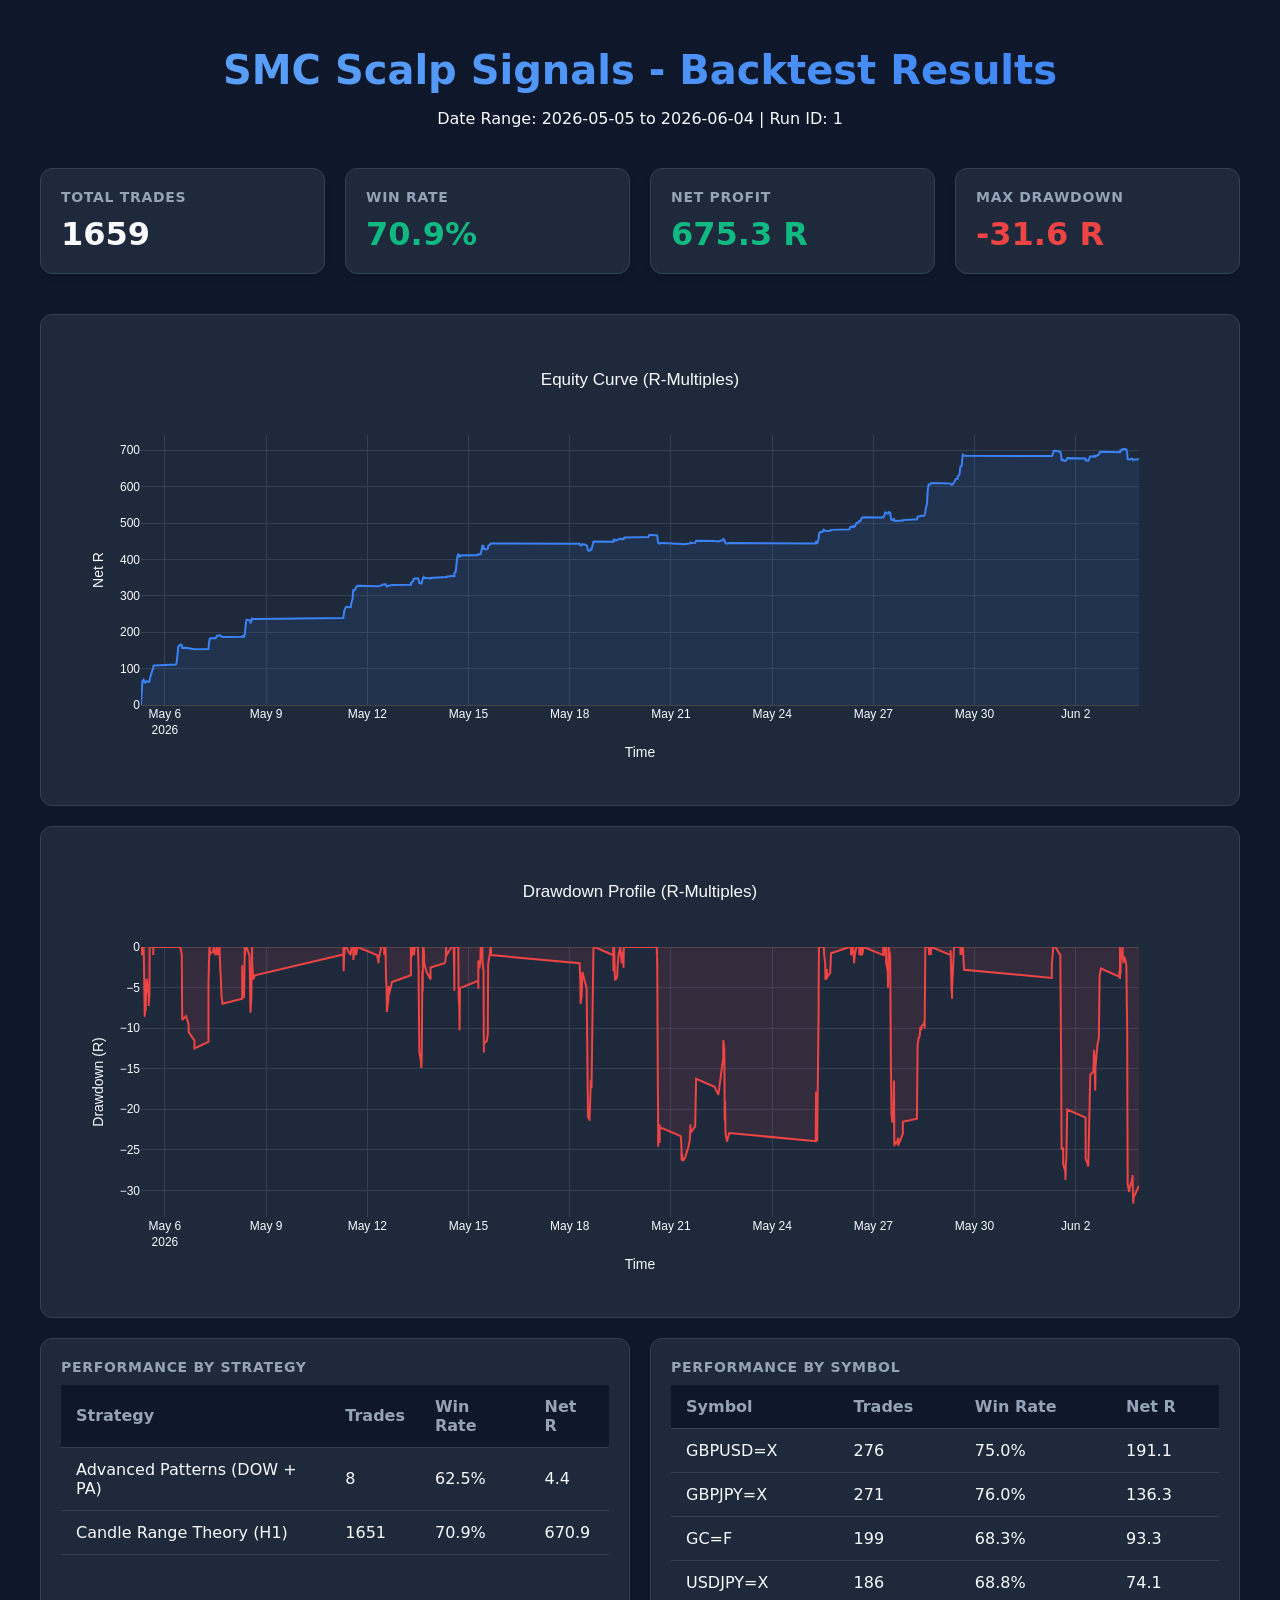
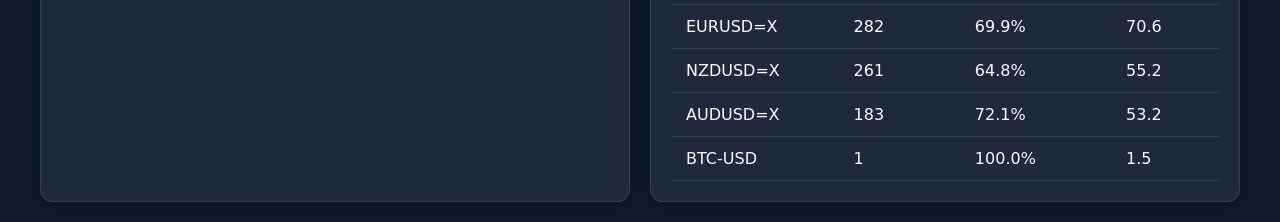
==== backtest_dashboard.html @ f5ed6178 "docs: Update system baseline to June 2026 backtest + add dashboard tools" ====
<!DOCTYPE html>
    <html lang="en">
    <head>
        <meta charset="UTF-8">
        <meta name="viewport" content="width=device-width, initial-scale=1.0">
        <title>Backtest Results - SMC Scalp Signals</title>
        <script src="https://cdn.plot.ly/plotly-latest.min.js"></script>
        <style>
            :root {
                --bg-color: #0f172a;
                --card-bg: #1e293b;
                --text-main: #f8fafc;
                --text-muted: #94a3b8;
                --accent: #3b82f6;
                --success: #10b981;
                --danger: #ef4444;
            }
            body {
                font-family: 'Inter', system-ui, -apple-system, sans-serif;
                background-color: var(--bg-color);
                color: var(--text-main);
                margin: 0;
                padding: 20px;
            }
            .container {
                max-width: 1200px;
                margin: 0 auto;
            }
            .header {
                text-align: center;
                margin-bottom: 40px;
            }
            .header h1 {
                font-size: 2.5rem;
                margin-bottom: 10px;
                background: linear-gradient(to right, #60a5fa, #3b82f6);
                -webkit-background-clip: text;
                -webkit-text-fill-color: transparent;
            }
            .summary-cards {
                display: grid;
                grid-template-columns: repeat(auto-fit, minmax(200px, 1fr));
                gap: 20px;
                margin-bottom: 40px;
            }
            .card {
                background-color: var(--card-bg);
                padding: 20px;
                border-radius: 12px;
                box-shadow: 0 4px 6px -1px rgba(0, 0, 0, 0.1);
                border: 1px solid #334155;
            }
            .card h3 {
                color: var(--text-muted);
                font-size: 0.875rem;
                text-transform: uppercase;
                letter-spacing: 0.05em;
                margin-top: 0;
                margin-bottom: 10px;
            }
            .card .value {
                font-size: 2rem;
                font-weight: 700;
            }
            .value.success { color: var(--success); }
            .value.danger { color: var(--danger); }
            
            .chart-container {
                background-color: var(--card-bg);
                padding: 20px;
                border-radius: 12px;
                margin-bottom: 20px;
                border: 1px solid #334155;
            }
            
            .tables-container {
                display: grid;
                grid-template-columns: 1fr 1fr;
                gap: 20px;
            }
            table {
                width: 100%;
                border-collapse: collapse;
                margin-top: 10px;
            }
            th, td {
                padding: 12px 15px;
                text-align: left;
                border-bottom: 1px solid #334155;
            }
            th {
                background-color: #0f172a;
                color: var(--text-muted);
                font-weight: 600;
            }
            tr:hover {
                background-color: #334155;
            }
        </style>
    </head>
    <body>
        <div class="container">
            <div class="header">
                <h1>SMC Scalp Signals - Backtest Results</h1>
                <p>Date Range: 2026-05-05 to 2026-06-04 | Run ID: 1</p>
            </div>

            <div class="summary-cards">
                <div class="card">
                    <h3>Total Trades</h3>
                    <div class="value">1659</div>
                </div>
                <div class="card">
                    <h3>Win Rate</h3>
                    <div class="value success">70.9%</div>
                </div>
                <div class="card">
                    <h3>Net Profit</h3>
                    <div class="value success">675.3 R</div>
                </div>
                <div class="card">
                    <h3>Max Drawdown</h3>
                    <div class="value danger">-31.6 R</div>
                </div>
            </div>

            <div class="chart-container">
                <div id="equityCurve"></div>
            </div>
            
            <div class="chart-container">
                <div id="drawdownCurve"></div>
            </div>

            <div class="tables-container">
                <div class="card">
                    <h3>Performance by Strategy</h3>
                    <table>
                        <thead>
                            <tr>
                                <th>Strategy</th>
                                <th>Trades</th>
                                <th>Win Rate</th>
                                <th>Net R</th>
                            </tr>
                        </thead>
                        <tbody>
                            <tr><td>Advanced Patterns (DOW + PA)</td><td>8</td><td>62.5%</td><td class='success'>4.4</td></tr><tr><td>Candle Range Theory (H1)</td><td>1651</td><td>70.9%</td><td class='success'>670.9</td></tr>
                        </tbody>
                    </table>
                </div>

                <div class="card">
                    <h3>Performance by Symbol</h3>
                    <table>
                        <thead>
                            <tr>
                                <th>Symbol</th>
                                <th>Trades</th>
                                <th>Win Rate</th>
                                <th>Net R</th>
                            </tr>
                        </thead>
                        <tbody>
                            <tr><td>GBPUSD=X</td><td>276</td><td>75.0%</td><td class='success'>191.1</td></tr><tr><td>GBPJPY=X</td><td>271</td><td>76.0%</td><td class='success'>136.3</td></tr><tr><td>GC=F</td><td>199</td><td>68.3%</td><td class='success'>93.3</td></tr><tr><td>USDJPY=X</td><td>186</td><td>68.8%</td><td class='success'>74.1</td></tr><tr><td>EURUSD=X</td><td>282</td><td>69.9%</td><td class='success'>70.6</td></tr><tr><td>NZDUSD=X</td><td>261</td><td>64.8%</td><td class='success'>55.2</td></tr><tr><td>AUDUSD=X</td><td>183</td><td>72.1%</td><td class='success'>53.2</td></tr><tr><td>BTC-USD</td><td>1</td><td>100.0%</td><td class='success'>1.5</td></tr>
                        </tbody>
                    </table>
                </div>
            </div>
        </div>

        <script>
            // Equity Curve
            const equityData = [{
                x: ['2026-05-05T07:00:00+00:00', '2026-05-05T07:00:00+00:00', '2026-05-05T07:00:00+00:00', '2026-05-05T07:00:00+00:00', '2026-05-05T07:00:00+00:00', '2026-05-05T07:05:00+00:00', '2026-05-05T07:05:00+00:00', '2026-05-05T07:05:00+00:00', '2026-05-05T07:10:00+00:00', '2026-05-05T07:10:00+00:00', '2026-05-05T07:10:00+00:00', '2026-05-05T07:15:00+00:00', '2026-05-05T07:15:00+00:00', '2026-05-05T07:20:00+00:00', '2026-05-05T07:20:00+00:00', '2026-05-05T07:25:00+00:00', '2026-05-05T07:25:00+00:00', '2026-05-05T07:30:00+00:00', '2026-05-05T07:30:00+00:00', '2026-05-05T07:35:00+00:00', '2026-05-05T07:35:00+00:00', '2026-05-05T07:35:00+00:00', '2026-05-05T07:35:00+00:00', '2026-05-05T07:40:00+00:00', '2026-05-05T07:40:00+00:00', '2026-05-05T07:40:00+00:00', '2026-05-05T07:40:00+00:00', '2026-05-05T07:45:00+00:00', '2026-05-05T07:45:00+00:00', '2026-05-05T07:50:00+00:00', '2026-05-05T07:50:00+00:00', '2026-05-05T07:55:00+00:00', '2026-05-05T07:55:00+00:00', '2026-05-05T08:00:00+00:00', '2026-05-05T08:00:00+00:00', '2026-05-05T08:15:00+00:00', '2026-05-05T08:25:00+00:00', '2026-05-05T08:30:00+00:00', '2026-05-05T08:35:00+00:00', '2026-05-05T08:50:00+00:00', '2026-05-05T09:00:00+00:00', '2026-05-05T09:05:00+00:00', '2026-05-05T09:10:00+00:00', '2026-05-05T09:15:00+00:00', '2026-05-05T09:20:00+00:00', '2026-05-05T09:25:00+00:00', '2026-05-05T09:30:00+00:00', '2026-05-05T09:30:00+00:00', '2026-05-05T09:35:00+00:00', '2026-05-05T09:40:00+00:00', '2026-05-05T09:45:00+00:00', '2026-05-05T10:20:00+00:00', '2026-05-05T10:20:00+00:00', '2026-05-05T10:25:00+00:00', '2026-05-05T10:25:00+00:00', '2026-05-05T10:30:00+00:00', '2026-05-05T10:30:00+00:00', '2026-05-05T10:35:00+00:00', '2026-05-05T10:35:00+00:00', '2026-05-05T10:40:00+00:00', '2026-05-05T10:45:00+00:00', '2026-05-05T10:50:00+00:00', '2026-05-05T10:55:00+00:00', '2026-05-05T12:00:00+00:00', '2026-05-05T12:00:00+00:00', '2026-05-05T12:00:00+00:00', '2026-05-05T12:15:00+00:00', '2026-05-05T12:15:00+00:00', '2026-05-05T12:20:00+00:00', '2026-05-05T12:25:00+00:00', '2026-05-05T12:25:00+00:00', '2026-05-05T12:25:00+00:00', '2026-05-05T12:30:00+00:00', '2026-05-05T12:30:00+00:00', '2026-05-05T12:35:00+00:00', '2026-05-05T13:00:00+00:00', '2026-05-05T13:00:00+00:00', '2026-05-05T13:05:00+00:00', '2026-05-05T13:05:00+00:00', '2026-05-05T13:05:00+00:00', '2026-05-05T13:10:00+00:00', '2026-05-05T13:10:00+00:00', '2026-05-05T13:15:00+00:00', '2026-05-05T13:15:00+00:00', '2026-05-05T13:20:00+00:00', '2026-05-05T13:20:00+00:00', '2026-05-05T13:25:00+00:00', '2026-05-05T13:25:00+00:00', '2026-05-05T13:30:00+00:00', '2026-05-05T13:35:00+00:00', '2026-05-05T13:45:00+00:00', '2026-05-05T13:50:00+00:00', '2026-05-05T13:55:00+00:00', '2026-05-05T14:00:00+00:00', '2026-05-05T14:05:00+00:00', '2026-05-05T14:05:00+00:00', '2026-05-05T14:05:00+00:00', '2026-05-05T14:05:00+00:00', '2026-05-05T14:10:00+00:00', '2026-05-05T14:10:00+00:00', '2026-05-05T14:25:00+00:00', '2026-05-05T14:25:00+00:00', '2026-05-05T14:30:00+00:00', '2026-05-05T14:35:00+00:00', '2026-05-05T14:40:00+00:00', '2026-05-05T14:40:00+00:00', '2026-05-05T14:45:00+00:00', '2026-05-05T14:45:00+00:00', '2026-05-05T14:50:00+00:00', '2026-05-05T14:50:00+00:00', '2026-05-05T14:55:00+00:00', '2026-05-05T14:55:00+00:00', '2026-05-05T15:00:00+00:00', '2026-05-05T15:00:00+00:00', '2026-05-05T15:05:00+00:00', '2026-05-05T15:05:00+00:00', '2026-05-05T15:10:00+00:00', '2026-05-05T15:35:00+00:00', '2026-05-05T15:35:00+00:00', '2026-05-05T15:35:00+00:00', '2026-05-05T15:40:00+00:00', '2026-05-05T15:40:00+00:00', '2026-05-05T15:40:00+00:00', '2026-05-05T15:40:00+00:00', '2026-05-05T15:40:00+00:00', '2026-05-05T15:45:00+00:00', '2026-05-05T15:45:00+00:00', '2026-05-05T15:45:00+00:00', '2026-05-05T15:45:00+00:00', '2026-05-05T15:45:00+00:00', '2026-05-05T15:50:00+00:00', '2026-05-05T15:50:00+00:00', '2026-05-05T15:50:00+00:00', '2026-05-05T15:55:00+00:00', '2026-05-05T16:00:00+00:00', '2026-05-05T16:10:00+00:00', '2026-05-06T07:00:00+00:00', '2026-05-06T07:00:00+00:00', '2026-05-06T07:00:00+00:00', '2026-05-06T07:00:00+00:00', '2026-05-06T07:00:00+00:00', '2026-05-06T07:25:00+00:00', '2026-05-06T07:40:00+00:00', '2026-05-06T07:45:00+00:00', '2026-05-06T07:50:00+00:00', '2026-05-06T07:55:00+00:00', '2026-05-06T08:00:00+00:00', '2026-05-06T08:00:00+00:00', '2026-05-06T08:00:00+00:00', '2026-05-06T08:10:00+00:00', '2026-05-06T08:30:00+00:00', '2026-05-06T08:35:00+00:00', '2026-05-06T08:40:00+00:00', '2026-05-06T08:45:00+00:00', '2026-05-06T08:50:00+00:00', '2026-05-06T08:50:00+00:00', '2026-05-06T08:50:00+00:00', '2026-05-06T08:55:00+00:00', '2026-05-06T08:55:00+00:00', '2026-05-06T08:55:00+00:00', '2026-05-06T09:00:00+00:00', '2026-05-06T09:00:00+00:00', '2026-05-06T09:25:00+00:00', '2026-05-06T09:30:00+00:00', '2026-05-06T09:35:00+00:00', '2026-05-06T09:40:00+00:00', '2026-05-06T09:55:00+00:00', '2026-05-06T10:00:00+00:00', '2026-05-06T10:05:00+00:00', '2026-05-06T10:05:00+00:00', '2026-05-06T10:25:00+00:00', '2026-05-06T10:30:00+00:00', '2026-05-06T10:35:00+00:00', '2026-05-06T10:40:00+00:00', '2026-05-06T10:40:00+00:00', '2026-05-06T10:40:00+00:00', '2026-05-06T10:45:00+00:00', '2026-05-06T10:45:00+00:00', '2026-05-06T10:45:00+00:00', '2026-05-06T10:45:00+00:00', '2026-05-06T10:50:00+00:00', '2026-05-06T10:50:00+00:00', '2026-05-06T10:50:00+00:00', '2026-05-06T10:50:00+00:00', '2026-05-06T10:50:00+00:00', '2026-05-06T10:55:00+00:00', '2026-05-06T10:55:00+00:00', '2026-05-06T10:55:00+00:00', '2026-05-06T10:55:00+00:00', '2026-05-06T10:55:00+00:00', '2026-05-06T12:00:00+00:00', '2026-05-06T12:00:00+00:00', '2026-05-06T12:00:00+00:00', '2026-05-06T12:00:00+00:00', '2026-05-06T12:00:00+00:00', '2026-05-06T12:10:00+00:00', '2026-05-06T12:15:00+00:00', '2026-05-06T12:15:00+00:00', '2026-05-06T12:20:00+00:00', '2026-05-06T15:00:00+00:00', '2026-05-06T16:50:00+00:00', '2026-05-06T16:55:00+00:00', '2026-05-06T21:00:00+00:00', '2026-05-06T21:00:00+00:00', '2026-05-07T07:00:00+00:00', '2026-05-07T07:00:00+00:00', '2026-05-07T07:05:00+00:00', '2026-05-07T07:10:00+00:00', '2026-05-07T07:10:00+00:00', '2026-05-07T07:15:00+00:00', '2026-05-07T07:15:00+00:00', '2026-05-07T07:20:00+00:00', '2026-05-07T07:25:00+00:00', '2026-05-07T07:30:00+00:00', '2026-05-07T07:35:00+00:00', '2026-05-07T07:40:00+00:00', '2026-05-07T07:40:00+00:00', '2026-05-07T07:45:00+00:00', '2026-05-07T07:50:00+00:00', '2026-05-07T07:55:00+00:00', '2026-05-07T08:00:00+00:00', '2026-05-07T08:00:00+00:00', '2026-05-07T08:00:00+00:00', '2026-05-07T08:00:00+00:00', '2026-05-07T08:05:00+00:00', '2026-05-07T10:15:00+00:00', '2026-05-07T10:20:00+00:00', '2026-05-07T10:25:00+00:00', '2026-05-07T10:45:00+00:00', '2026-05-07T10:45:00+00:00', '2026-05-07T12:00:00+00:00', '2026-05-07T12:50:00+00:00', '2026-05-07T12:55:00+00:00', '2026-05-07T13:00:00+00:00', '2026-05-07T13:00:00+00:00', '2026-05-07T13:50:00+00:00', '2026-05-07T14:30:00+00:00', '2026-05-07T14:50:00+00:00', '2026-05-07T14:55:00+00:00', '2026-05-07T15:00:00+00:00', '2026-05-07T15:00:00+00:00', '2026-05-07T15:30:00+00:00', '2026-05-07T15:50:00+00:00', '2026-05-07T15:55:00+00:00', '2026-05-07T16:15:00+00:00', '2026-05-07T17:00:00+00:00', '2026-05-08T07:00:00+00:00', '2026-05-08T07:00:00+00:00', '2026-05-08T07:00:00+00:00', '2026-05-08T07:00:00+00:00', '2026-05-08T07:00:00+00:00', '2026-05-08T07:00:00+00:00', '2026-05-08T07:20:00+00:00', '2026-05-08T07:25:00+00:00', '2026-05-08T07:30:00+00:00', '2026-05-08T08:20:00+00:00', '2026-05-08T08:20:00+00:00', '2026-05-08T08:20:00+00:00', '2026-05-08T08:25:00+00:00', '2026-05-08T08:25:00+00:00', '2026-05-08T08:25:00+00:00', '2026-05-08T08:30:00+00:00', '2026-05-08T08:30:00+00:00', '2026-05-08T08:30:00+00:00', '2026-05-08T08:35:00+00:00', '2026-05-08T08:35:00+00:00', '2026-05-08T08:35:00+00:00', '2026-05-08T08:40:00+00:00', '2026-05-08T08:40:00+00:00', '2026-05-08T08:40:00+00:00', '2026-05-08T08:45:00+00:00', '2026-05-08T08:45:00+00:00', '2026-05-08T08:45:00+00:00', '2026-05-08T08:45:00+00:00', '2026-05-08T08:50:00+00:00', '2026-05-08T08:50:00+00:00', '2026-05-08T08:50:00+00:00', '2026-05-08T08:50:00+00:00', '2026-05-08T08:55:00+00:00', '2026-05-08T08:55:00+00:00', '2026-05-08T08:55:00+00:00', '2026-05-08T08:55:00+00:00', '2026-05-08T09:00:00+00:00', '2026-05-08T09:00:00+00:00', '2026-05-08T09:00:00+00:00', '2026-05-08T09:00:00+00:00', '2026-05-08T09:00:00+00:00', '2026-05-08T09:05:00+00:00', '2026-05-08T09:05:00+00:00', '2026-05-08T09:10:00+00:00', '2026-05-08T09:10:00+00:00', '2026-05-08T09:15:00+00:00', '2026-05-08T09:15:00+00:00', '2026-05-08T09:20:00+00:00', '2026-05-08T09:20:00+00:00', '2026-05-08T09:25:00+00:00', '2026-05-08T09:25:00+00:00', '2026-05-08T09:30:00+00:00', '2026-05-08T09:30:00+00:00', '2026-05-08T09:35:00+00:00', '2026-05-08T09:35:00+00:00', '2026-05-08T09:40:00+00:00', '2026-05-08T09:45:00+00:00', '2026-05-08T09:50:00+00:00', '2026-05-08T09:55:00+00:00', '2026-05-08T09:55:00+00:00', '2026-05-08T10:00:00+00:00', '2026-05-08T10:00:00+00:00', '2026-05-08T12:10:00+00:00', '2026-05-08T12:15:00+00:00', '2026-05-08T12:20:00+00:00', '2026-05-08T12:25:00+00:00', '2026-05-08T12:30:00+00:00', '2026-05-08T12:30:00+00:00', '2026-05-08T12:35:00+00:00', '2026-05-08T12:35:00+00:00', '2026-05-08T12:35:00+00:00', '2026-05-08T12:40:00+00:00', '2026-05-08T12:40:00+00:00', '2026-05-08T12:40:00+00:00', '2026-05-08T12:45:00+00:00', '2026-05-08T12:45:00+00:00', '2026-05-08T12:50:00+00:00', '2026-05-08T12:50:00+00:00', '2026-05-08T12:55:00+00:00', '2026-05-08T12:55:00+00:00', '2026-05-08T13:30:00+00:00', '2026-05-08T13:35:00+00:00', '2026-05-08T13:40:00+00:00', '2026-05-08T13:45:00+00:00', '2026-05-08T13:50:00+00:00', '2026-05-08T13:55:00+00:00', '2026-05-08T14:00:00+00:00', '2026-05-08T14:00:00+00:00', '2026-05-08T14:00:00+00:00', '2026-05-08T14:00:00+00:00', '2026-05-08T14:05:00+00:00', '2026-05-08T14:30:00+00:00', '2026-05-08T14:50:00+00:00', '2026-05-08T16:05:00+00:00', '2026-05-11T07:00:00+00:00', '2026-05-11T07:00:00+00:00', '2026-05-11T07:00:00+00:00', '2026-05-11T07:00:00+00:00', '2026-05-11T07:00:00+00:00', '2026-05-11T07:00:00+00:00', '2026-05-11T07:00:00+00:00', '2026-05-11T07:10:00+00:00', '2026-05-11T07:15:00+00:00', '2026-05-11T07:15:00+00:00', '2026-05-11T07:20:00+00:00', '2026-05-11T07:20:00+00:00', '2026-05-11T07:25:00+00:00', '2026-05-11T07:25:00+00:00', '2026-05-11T07:30:00+00:00', '2026-05-11T07:30:00+00:00', '2026-05-11T07:35:00+00:00', '2026-05-11T07:35:00+00:00', '2026-05-11T07:40:00+00:00', '2026-05-11T07:40:00+00:00', '2026-05-11T07:45:00+00:00', '2026-05-11T07:45:00+00:00', '2026-05-11T07:50:00+00:00', '2026-05-11T07:50:00+00:00', '2026-05-11T07:55:00+00:00', '2026-05-11T07:55:00+00:00', '2026-05-11T08:00:00+00:00', '2026-05-11T08:00:00+00:00', '2026-05-11T08:05:00+00:00', '2026-05-11T08:10:00+00:00', '2026-05-11T08:15:00+00:00', '2026-05-11T08:20:00+00:00', '2026-05-11T08:20:00+00:00', '2026-05-11T08:25:00+00:00', '2026-05-11T08:25:00+00:00', '2026-05-11T08:30:00+00:00', '2026-05-11T08:30:00+00:00', '2026-05-11T08:35:00+00:00', '2026-05-11T08:50:00+00:00', '2026-05-11T08:50:00+00:00', '2026-05-11T08:55:00+00:00', '2026-05-11T09:00:00+00:00', '2026-05-11T12:00:00+00:00', '2026-05-11T12:20:00+00:00', '2026-05-11T12:25:00+00:00', '2026-05-11T12:25:00+00:00', '2026-05-11T12:30:00+00:00', '2026-05-11T12:35:00+00:00', '2026-05-11T12:40:00+00:00', '2026-05-11T12:45:00+00:00', '2026-05-11T12:50:00+00:00', '2026-05-11T12:55:00+00:00', '2026-05-11T13:00:00+00:00', '2026-05-11T13:05:00+00:00', '2026-05-11T13:10:00+00:00', '2026-05-11T13:15:00+00:00', '2026-05-11T13:20:00+00:00', '2026-05-11T13:25:00+00:00', '2026-05-11T13:30:00+00:00', '2026-05-11T13:35:00+00:00', '2026-05-11T13:40:00+00:00', '2026-05-11T13:40:00+00:00', '2026-05-11T13:40:00+00:00', '2026-05-11T13:40:00+00:00', '2026-05-11T13:45:00+00:00', '2026-05-11T13:45:00+00:00', '2026-05-11T13:45:00+00:00', '2026-05-11T13:45:00+00:00', '2026-05-11T13:50:00+00:00', '2026-05-11T13:50:00+00:00', '2026-05-11T13:50:00+00:00', '2026-05-11T13:50:00+00:00', '2026-05-11T13:55:00+00:00', '2026-05-11T13:55:00+00:00', '2026-05-11T14:00:00+00:00', '2026-05-11T14:00:00+00:00', '2026-05-11T14:05:00+00:00', '2026-05-11T14:05:00+00:00', '2026-05-11T14:05:00+00:00', '2026-05-11T14:20:00+00:00', '2026-05-11T14:25:00+00:00', '2026-05-11T14:40:00+00:00', '2026-05-11T14:45:00+00:00', '2026-05-11T15:00:00+00:00', '2026-05-11T15:00:00+00:00', '2026-05-11T15:15:00+00:00', '2026-05-11T15:20:00+00:00', '2026-05-11T15:25:00+00:00', '2026-05-11T15:30:00+00:00', '2026-05-11T15:35:00+00:00', '2026-05-11T15:40:00+00:00', '2026-05-11T15:45:00+00:00', '2026-05-11T15:50:00+00:00', '2026-05-11T15:55:00+00:00', '2026-05-11T16:00:00+00:00', '2026-05-11T17:00:00+00:00', '2026-05-12T07:00:00+00:00', '2026-05-12T08:00:00+00:00', '2026-05-12T08:00:00+00:00', '2026-05-12T08:10:00+00:00', '2026-05-12T10:00:00+00:00', '2026-05-12T10:15:00+00:00', '2026-05-12T10:15:00+00:00', '2026-05-12T10:50:00+00:00', '2026-05-12T12:00:00+00:00', '2026-05-12T12:00:00+00:00', '2026-05-12T12:40:00+00:00', '2026-05-12T12:50:00+00:00', '2026-05-12T12:55:00+00:00', '2026-05-12T13:00:00+00:00', '2026-05-12T13:00:00+00:00', '2026-05-12T13:15:00+00:00', '2026-05-12T13:20:00+00:00', '2026-05-12T13:45:00+00:00', '2026-05-12T13:50:00+00:00', '2026-05-12T13:55:00+00:00', '2026-05-12T13:55:00+00:00', '2026-05-12T15:00:00+00:00', '2026-05-12T15:20:00+00:00', '2026-05-12T15:25:00+00:00', '2026-05-12T16:55:00+00:00', '2026-05-12T17:30:00+00:00', '2026-05-13T07:00:00+00:00', '2026-05-13T07:00:00+00:00', '2026-05-13T07:00:00+00:00', '2026-05-13T07:00:00+00:00', '2026-05-13T07:10:00+00:00', '2026-05-13T07:15:00+00:00', '2026-05-13T07:15:00+00:00', '2026-05-13T07:30:00+00:00', '2026-05-13T07:35:00+00:00', '2026-05-13T07:40:00+00:00', '2026-05-13T07:40:00+00:00', '2026-05-13T07:45:00+00:00', '2026-05-13T07:50:00+00:00', '2026-05-13T07:55:00+00:00', '2026-05-13T07:55:00+00:00', '2026-05-13T08:00:00+00:00', '2026-05-13T08:05:00+00:00', '2026-05-13T08:40:00+00:00', '2026-05-13T08:40:00+00:00', '2026-05-13T08:45:00+00:00', '2026-05-13T08:50:00+00:00', '2026-05-13T08:55:00+00:00', '2026-05-13T09:00:00+00:00', '2026-05-13T09:00:00+00:00', '2026-05-13T09:15:00+00:00', '2026-05-13T09:15:00+00:00', '2026-05-13T09:20:00+00:00', '2026-05-13T09:20:00+00:00', '2026-05-13T09:20:00+00:00', '2026-05-13T09:25:00+00:00', '2026-05-13T09:25:00+00:00', '2026-05-13T09:25:00+00:00', '2026-05-13T09:30:00+00:00', '2026-05-13T09:30:00+00:00', '2026-05-13T09:35:00+00:00', '2026-05-13T09:35:00+00:00', '2026-05-13T09:40:00+00:00', '2026-05-13T09:45:00+00:00', '2026-05-13T12:00:00+00:00', '2026-05-13T12:20:00+00:00', '2026-05-13T12:25:00+00:00', '2026-05-13T12:30:00+00:00', '2026-05-13T12:30:00+00:00', '2026-05-13T12:30:00+00:00', '2026-05-13T12:35:00+00:00', '2026-05-13T12:35:00+00:00', '2026-05-13T12:40:00+00:00', '2026-05-13T12:40:00+00:00', '2026-05-13T12:45:00+00:00', '2026-05-13T12:45:00+00:00', '2026-05-13T12:50:00+00:00', '2026-05-13T12:55:00+00:00', '2026-05-13T13:00:00+00:00', '2026-05-13T14:00:00+00:00', '2026-05-13T14:30:00+00:00', '2026-05-13T14:45:00+00:00', '2026-05-13T14:45:00+00:00', '2026-05-13T14:50:00+00:00', '2026-05-13T14:55:00+00:00', '2026-05-13T15:00:00+00:00', '2026-05-13T15:05:00+00:00', '2026-05-13T15:05:00+00:00', '2026-05-13T15:05:00+00:00', '2026-05-13T15:10:00+00:00', '2026-05-13T15:10:00+00:00', '2026-05-13T15:20:00+00:00', '2026-05-13T15:20:00+00:00', '2026-05-13T15:25:00+00:00', '2026-05-13T15:25:00+00:00', '2026-05-13T15:30:00+00:00', '2026-05-13T15:30:00+00:00', '2026-05-13T15:35:00+00:00', '2026-05-13T15:35:00+00:00', '2026-05-13T15:35:00+00:00', '2026-05-13T15:35:00+00:00', '2026-05-13T15:40:00+00:00', '2026-05-13T15:40:00+00:00', '2026-05-13T15:40:00+00:00', '2026-05-13T15:40:00+00:00', '2026-05-13T15:45:00+00:00', '2026-05-13T15:45:00+00:00', '2026-05-13T15:45:00+00:00', '2026-05-13T15:45:00+00:00', '2026-05-13T15:50:00+00:00', '2026-05-13T15:50:00+00:00', '2026-05-13T15:50:00+00:00', '2026-05-13T15:55:00+00:00', '2026-05-13T15:55:00+00:00', '2026-05-13T15:55:00+00:00', '2026-05-13T16:00:00+00:00', '2026-05-13T16:00:00+00:00', '2026-05-13T16:05:00+00:00', '2026-05-13T16:25:00+00:00', '2026-05-13T16:30:00+00:00', '2026-05-13T17:55:00+00:00', '2026-05-13T21:00:00+00:00', '2026-05-13T21:00:00+00:00', '2026-05-14T07:00:00+00:00', '2026-05-14T07:00:00+00:00', '2026-05-14T07:25:00+00:00', '2026-05-14T07:30:00+00:00', '2026-05-14T07:35:00+00:00', '2026-05-14T07:40:00+00:00', '2026-05-14T07:45:00+00:00', '2026-05-14T07:50:00+00:00', '2026-05-14T07:55:00+00:00', '2026-05-14T08:00:00+00:00', '2026-05-14T08:00:00+00:00', '2026-05-14T08:25:00+00:00', '2026-05-14T12:00:00+00:00', '2026-05-14T13:20:00+00:00', '2026-05-14T13:25:00+00:00', '2026-05-14T13:30:00+00:00', '2026-05-14T13:30:00+00:00', '2026-05-14T13:35:00+00:00', '2026-05-14T13:35:00+00:00', '2026-05-14T13:35:00+00:00', '2026-05-14T13:35:00+00:00', '2026-05-14T13:40:00+00:00', '2026-05-14T13:40:00+00:00', '2026-05-14T13:40:00+00:00', '2026-05-14T13:40:00+00:00', '2026-05-14T13:40:00+00:00', '2026-05-14T13:40:00+00:00', '2026-05-14T13:45:00+00:00', '2026-05-14T13:45:00+00:00', '2026-05-14T13:45:00+00:00', '2026-05-14T13:45:00+00:00', '2026-05-14T13:45:00+00:00', '2026-05-14T13:45:00+00:00', '2026-05-14T13:50:00+00:00', '2026-05-14T13:50:00+00:00', '2026-05-14T13:50:00+00:00', '2026-05-14T13:50:00+00:00', '2026-05-14T13:50:00+00:00', '2026-05-14T13:55:00+00:00', '2026-05-14T13:55:00+00:00', '2026-05-14T13:55:00+00:00', '2026-05-14T13:55:00+00:00', '2026-05-14T13:55:00+00:00', '2026-05-14T14:00:00+00:00', '2026-05-14T14:00:00+00:00', '2026-05-14T14:00:00+00:00', '2026-05-14T14:50:00+00:00', '2026-05-14T14:55:00+00:00', '2026-05-14T15:00:00+00:00', '2026-05-14T15:00:00+00:00', '2026-05-14T15:00:00+00:00', '2026-05-14T15:05:00+00:00', '2026-05-14T15:05:00+00:00', '2026-05-14T15:10:00+00:00', '2026-05-14T15:10:00+00:00', '2026-05-14T15:10:00+00:00', '2026-05-14T15:15:00+00:00', '2026-05-14T15:15:00+00:00', '2026-05-14T15:20:00+00:00', '2026-05-14T15:25:00+00:00', '2026-05-14T15:25:00+00:00', '2026-05-14T15:30:00+00:00', '2026-05-14T15:30:00+00:00', '2026-05-14T15:35:00+00:00', '2026-05-14T15:35:00+00:00', '2026-05-14T15:35:00+00:00', '2026-05-14T15:40:00+00:00', '2026-05-14T15:40:00+00:00', '2026-05-14T15:40:00+00:00', '2026-05-14T15:45:00+00:00', '2026-05-14T15:45:00+00:00', '2026-05-14T15:50:00+00:00', '2026-05-14T16:00:00+00:00', '2026-05-14T16:00:00+00:00', '2026-05-14T16:00:00+00:00', '2026-05-14T16:05:00+00:00', '2026-05-14T16:05:00+00:00', '2026-05-14T16:10:00+00:00', '2026-05-14T16:10:00+00:00', '2026-05-14T16:15:00+00:00', '2026-05-14T16:15:00+00:00', '2026-05-14T16:20:00+00:00', '2026-05-14T16:20:00+00:00', '2026-05-14T16:20:00+00:00', '2026-05-14T16:25:00+00:00', '2026-05-14T16:25:00+00:00', '2026-05-14T16:30:00+00:00', '2026-05-14T16:30:00+00:00', '2026-05-14T16:35:00+00:00', '2026-05-14T16:35:00+00:00', '2026-05-14T16:40:00+00:00', '2026-05-14T16:40:00+00:00', '2026-05-14T16:45:00+00:00', '2026-05-14T16:45:00+00:00', '2026-05-14T16:45:00+00:00', '2026-05-14T16:50:00+00:00', '2026-05-14T16:50:00+00:00', '2026-05-14T16:50:00+00:00', '2026-05-14T16:55:00+00:00', '2026-05-14T16:55:00+00:00', '2026-05-14T16:55:00+00:00', '2026-05-14T17:00:00+00:00', '2026-05-14T17:25:00+00:00', '2026-05-14T17:30:00+00:00', '2026-05-14T17:35:00+00:00', '2026-05-14T17:40:00+00:00', '2026-05-14T17:45:00+00:00', '2026-05-14T17:50:00+00:00', '2026-05-14T17:55:00+00:00', '2026-05-15T07:00:00+00:00', '2026-05-15T07:00:00+00:00', '2026-05-15T07:00:00+00:00', '2026-05-15T07:00:00+00:00', '2026-05-15T07:00:00+00:00', '2026-05-15T07:00:00+00:00', '2026-05-15T07:45:00+00:00', '2026-05-15T08:05:00+00:00', '2026-05-15T08:10:00+00:00', '2026-05-15T08:15:00+00:00', '2026-05-15T08:20:00+00:00', '2026-05-15T08:25:00+00:00', '2026-05-15T08:30:00+00:00', '2026-05-15T08:30:00+00:00', '2026-05-15T08:30:00+00:00', '2026-05-15T08:35:00+00:00', '2026-05-15T08:35:00+00:00', '2026-05-15T08:35:00+00:00', '2026-05-15T08:40:00+00:00', '2026-05-15T08:40:00+00:00', '2026-05-15T08:40:00+00:00', '2026-05-15T08:45:00+00:00', '2026-05-15T08:45:00+00:00', '2026-05-15T08:45:00+00:00', '2026-05-15T08:50:00+00:00', '2026-05-15T08:55:00+00:00', '2026-05-15T08:55:00+00:00', '2026-05-15T09:00:00+00:00', '2026-05-15T09:00:00+00:00', '2026-05-15T09:05:00+00:00', '2026-05-15T09:05:00+00:00', '2026-05-15T09:05:00+00:00', '2026-05-15T09:10:00+00:00', '2026-05-15T09:10:00+00:00', '2026-05-15T09:10:00+00:00', '2026-05-15T09:10:00+00:00', '2026-05-15T09:15:00+00:00', '2026-05-15T09:15:00+00:00', '2026-05-15T09:15:00+00:00', '2026-05-15T09:15:00+00:00', '2026-05-15T09:15:00+00:00', '2026-05-15T09:20:00+00:00', '2026-05-15T09:20:00+00:00', '2026-05-15T09:20:00+00:00', '2026-05-15T09:20:00+00:00', '2026-05-15T09:25:00+00:00', '2026-05-15T09:25:00+00:00', '2026-05-15T09:25:00+00:00', '2026-05-15T09:25:00+00:00', '2026-05-15T09:30:00+00:00', '2026-05-15T09:30:00+00:00', '2026-05-15T09:30:00+00:00', '2026-05-15T09:35:00+00:00', '2026-05-15T09:40:00+00:00', '2026-05-15T09:45:00+00:00', '2026-05-15T09:45:00+00:00', '2026-05-15T09:50:00+00:00', '2026-05-15T09:50:00+00:00', '2026-05-15T09:50:00+00:00', '2026-05-15T09:55:00+00:00', '2026-05-15T09:55:00+00:00', '2026-05-15T09:55:00+00:00', '2026-05-15T09:55:00+00:00', '2026-05-15T10:00:00+00:00', '2026-05-15T10:00:00+00:00', '2026-05-15T10:40:00+00:00', '2026-05-15T10:45:00+00:00', '2026-05-15T10:45:00+00:00', '2026-05-15T10:45:00+00:00', '2026-05-15T10:50:00+00:00', '2026-05-15T10:50:00+00:00', '2026-05-15T10:50:00+00:00', '2026-05-15T10:50:00+00:00', '2026-05-15T10:50:00+00:00', '2026-05-15T10:55:00+00:00', '2026-05-15T10:55:00+00:00', '2026-05-15T10:55:00+00:00', '2026-05-15T10:55:00+00:00', '2026-05-15T10:55:00+00:00', '2026-05-15T13:00:00+00:00', '2026-05-15T13:15:00+00:00', '2026-05-15T13:45:00+00:00', '2026-05-15T13:45:00+00:00', '2026-05-15T13:45:00+00:00', '2026-05-15T13:50:00+00:00', '2026-05-15T13:50:00+00:00', '2026-05-15T13:55:00+00:00', '2026-05-15T13:55:00+00:00', '2026-05-15T14:00:00+00:00', '2026-05-15T14:00:00+00:00', '2026-05-15T15:15:00+00:00', '2026-05-15T15:20:00+00:00', '2026-05-15T15:20:00+00:00', '2026-05-15T15:25:00+00:00', '2026-05-15T15:25:00+00:00', '2026-05-15T15:30:00+00:00', '2026-05-15T15:35:00+00:00', '2026-05-15T15:40:00+00:00', '2026-05-15T15:55:00+00:00', '2026-05-15T16:00:00+00:00', '2026-05-15T16:00:00+00:00', '2026-05-18T07:00:00+00:00', '2026-05-18T07:30:00+00:00', '2026-05-18T07:30:00+00:00', '2026-05-18T07:35:00+00:00', '2026-05-18T07:40:00+00:00', '2026-05-18T07:45:00+00:00', '2026-05-18T08:00:00+00:00', '2026-05-18T08:30:00+00:00', '2026-05-18T08:35:00+00:00', '2026-05-18T08:40:00+00:00', '2026-05-18T08:45:00+00:00', '2026-05-18T08:50:00+00:00', '2026-05-18T08:55:00+00:00', '2026-05-18T09:00:00+00:00', '2026-05-18T10:30:00+00:00', '2026-05-18T12:00:00+00:00', '2026-05-18T12:05:00+00:00', '2026-05-18T12:10:00+00:00', '2026-05-18T12:20:00+00:00', '2026-05-18T12:20:00+00:00', '2026-05-18T12:25:00+00:00', '2026-05-18T12:25:00+00:00', '2026-05-18T12:30:00+00:00', '2026-05-18T12:30:00+00:00', '2026-05-18T12:35:00+00:00', '2026-05-18T12:35:00+00:00', '2026-05-18T12:40:00+00:00', '2026-05-18T12:40:00+00:00', '2026-05-18T12:45:00+00:00', '2026-05-18T12:50:00+00:00', '2026-05-18T12:55:00+00:00', '2026-05-18T13:00:00+00:00', '2026-05-18T13:00:00+00:00', '2026-05-18T14:00:00+00:00', '2026-05-18T14:15:00+00:00', '2026-05-18T14:20:00+00:00', '2026-05-18T14:25:00+00:00', '2026-05-18T14:30:00+00:00', '2026-05-18T14:35:00+00:00', '2026-05-18T14:40:00+00:00', '2026-05-18T14:45:00+00:00', '2026-05-18T14:50:00+00:00', '2026-05-18T14:55:00+00:00', '2026-05-18T15:00:00+00:00', '2026-05-18T15:30:00+00:00', '2026-05-18T15:35:00+00:00', '2026-05-18T15:40:00+00:00', '2026-05-18T15:45:00+00:00', '2026-05-18T15:45:00+00:00', '2026-05-18T15:50:00+00:00', '2026-05-18T15:55:00+00:00', '2026-05-18T16:00:00+00:00', '2026-05-18T16:00:00+00:00', '2026-05-18T16:05:00+00:00', '2026-05-18T16:10:00+00:00', '2026-05-18T16:15:00+00:00', '2026-05-18T16:20:00+00:00', '2026-05-18T16:25:00+00:00', '2026-05-18T16:30:00+00:00', '2026-05-18T16:35:00+00:00', '2026-05-18T16:40:00+00:00', '2026-05-18T16:45:00+00:00', '2026-05-18T16:50:00+00:00', '2026-05-18T16:55:00+00:00', '2026-05-18T17:35:00+00:00', '2026-05-19T07:00:00+00:00', '2026-05-19T07:00:00+00:00', '2026-05-19T07:00:00+00:00', '2026-05-19T07:00:00+00:00', '2026-05-19T07:05:00+00:00', '2026-05-19T07:05:00+00:00', '2026-05-19T07:10:00+00:00', '2026-05-19T07:10:00+00:00', '2026-05-19T07:15:00+00:00', '2026-05-19T07:15:00+00:00', '2026-05-19T07:20:00+00:00', '2026-05-19T07:20:00+00:00', '2026-05-19T07:25:00+00:00', '2026-05-19T07:25:00+00:00', '2026-05-19T07:30:00+00:00', '2026-05-19T07:30:00+00:00', '2026-05-19T07:45:00+00:00', '2026-05-19T07:50:00+00:00', '2026-05-19T07:55:00+00:00', '2026-05-19T08:10:00+00:00', '2026-05-19T09:00:00+00:00', '2026-05-19T09:15:00+00:00', '2026-05-19T09:20:00+00:00', '2026-05-19T09:25:00+00:00', '2026-05-19T09:30:00+00:00', '2026-05-19T09:35:00+00:00', '2026-05-19T09:40:00+00:00', '2026-05-19T09:45:00+00:00', '2026-05-19T09:50:00+00:00', '2026-05-19T10:00:00+00:00', '2026-05-19T10:10:00+00:00', '2026-05-19T10:40:00+00:00', '2026-05-19T10:45:00+00:00', '2026-05-19T10:50:00+00:00', '2026-05-19T12:00:00+00:00', '2026-05-19T12:40:00+00:00', '2026-05-19T13:00:00+00:00', '2026-05-19T14:00:00+00:00', '2026-05-19T14:00:00+00:00', '2026-05-19T14:15:00+00:00', '2026-05-19T14:25:00+00:00', '2026-05-19T14:30:00+00:00', '2026-05-19T14:35:00+00:00', '2026-05-19T14:55:00+00:00', '2026-05-19T15:00:00+00:00', '2026-05-20T08:00:00+00:00', '2026-05-20T08:10:00+00:00', '2026-05-20T08:15:00+00:00', '2026-05-20T08:20:00+00:00', '2026-05-20T08:25:00+00:00', '2026-05-20T08:30:00+00:00', '2026-05-20T08:35:00+00:00', '2026-05-20T10:00:00+00:00', '2026-05-20T14:00:00+00:00', '2026-05-20T14:00:00+00:00', '2026-05-20T14:05:00+00:00', '2026-05-20T14:10:00+00:00', '2026-05-20T14:15:00+00:00', '2026-05-20T14:15:00+00:00', '2026-05-20T14:15:00+00:00', '2026-05-20T14:20:00+00:00', '2026-05-20T14:20:00+00:00', '2026-05-20T14:20:00+00:00', '2026-05-20T14:25:00+00:00', '2026-05-20T14:25:00+00:00', '2026-05-20T14:25:00+00:00', '2026-05-20T14:30:00+00:00', '2026-05-20T14:30:00+00:00', '2026-05-20T14:30:00+00:00', '2026-05-20T14:35:00+00:00', '2026-05-20T14:35:00+00:00', '2026-05-20T14:35:00+00:00', '2026-05-20T14:40:00+00:00', '2026-05-20T14:40:00+00:00', '2026-05-20T14:40:00+00:00', '2026-05-20T14:45:00+00:00', '2026-05-20T14:45:00+00:00', '2026-05-20T14:45:00+00:00', '2026-05-20T14:50:00+00:00', '2026-05-20T14:50:00+00:00', '2026-05-20T14:50:00+00:00', '2026-05-20T14:55:00+00:00', '2026-05-20T14:55:00+00:00', '2026-05-20T14:55:00+00:00', '2026-05-20T15:00:00+00:00', '2026-05-20T16:00:00+00:00', '2026-05-20T16:00:00+00:00', '2026-05-20T16:00:00+00:00', '2026-05-20T16:00:00+00:00', '2026-05-20T16:00:00+00:00', '2026-05-20T16:00:00+00:00', '2026-05-20T16:05:00+00:00', '2026-05-20T17:35:00+00:00', '2026-05-21T07:00:00+00:00', '2026-05-21T07:25:00+00:00', '2026-05-21T07:30:00+00:00', '2026-05-21T07:35:00+00:00', '2026-05-21T07:40:00+00:00', '2026-05-21T08:30:00+00:00', '2026-05-21T10:05:00+00:00', '2026-05-21T12:20:00+00:00', '2026-05-21T13:20:00+00:00', '2026-05-21T13:40:00+00:00', '2026-05-21T13:45:00+00:00', '2026-05-21T13:50:00+00:00', '2026-05-21T14:05:00+00:00', '2026-05-21T17:15:00+00:00', '2026-05-21T17:20:00+00:00', '2026-05-21T17:25:00+00:00', '2026-05-21T17:30:00+00:00', '2026-05-21T17:35:00+00:00', '2026-05-21T17:40:00+00:00', '2026-05-21T17:45:00+00:00', '2026-05-21T17:50:00+00:00', '2026-05-21T17:55:00+00:00', '2026-05-22T07:00:00+00:00', '2026-05-22T09:45:00+00:00', '2026-05-22T13:00:00+00:00', '2026-05-22T13:05:00+00:00', '2026-05-22T13:10:00+00:00', '2026-05-22T13:10:00+00:00', '2026-05-22T13:15:00+00:00', '2026-05-22T14:00:00+00:00', '2026-05-22T14:00:00+00:00', '2026-05-22T14:00:00+00:00', '2026-05-22T14:00:00+00:00', '2026-05-22T14:05:00+00:00', '2026-05-22T14:05:00+00:00', '2026-05-22T14:05:00+00:00', '2026-05-22T14:10:00+00:00', '2026-05-22T14:10:00+00:00', '2026-05-22T14:10:00+00:00', '2026-05-22T14:15:00+00:00', '2026-05-22T14:15:00+00:00', '2026-05-22T14:15:00+00:00', '2026-05-22T14:25:00+00:00', '2026-05-22T14:25:00+00:00', '2026-05-22T14:25:00+00:00', '2026-05-22T14:30:00+00:00', '2026-05-22T14:35:00+00:00', '2026-05-22T14:40:00+00:00', '2026-05-22T14:45:00+00:00', '2026-05-22T14:50:00+00:00', '2026-05-22T15:55:00+00:00', '2026-05-22T17:30:00+00:00', '2026-05-25T07:00:00+00:00', '2026-05-25T07:00:00+00:00', '2026-05-25T07:00:00+00:00', '2026-05-25T07:10:00+00:00', '2026-05-25T07:10:00+00:00', '2026-05-25T07:15:00+00:00', '2026-05-25T07:15:00+00:00', '2026-05-25T07:15:00+00:00', '2026-05-25T07:20:00+00:00', '2026-05-25T07:20:00+00:00', '2026-05-25T07:25:00+00:00', '2026-05-25T07:25:00+00:00', '2026-05-25T07:30:00+00:00', '2026-05-25T07:30:00+00:00', '2026-05-25T07:35:00+00:00', '2026-05-25T07:35:00+00:00', '2026-05-25T07:40:00+00:00', '2026-05-25T07:40:00+00:00', '2026-05-25T07:45:00+00:00', '2026-05-25T07:45:00+00:00', '2026-05-25T07:50:00+00:00', '2026-05-25T07:50:00+00:00', '2026-05-25T07:55:00+00:00', '2026-05-25T07:55:00+00:00', '2026-05-25T07:55:00+00:00', '2026-05-25T08:00:00+00:00', '2026-05-25T08:00:00+00:00', '2026-05-25T08:05:00+00:00', '2026-05-25T08:05:00+00:00', '2026-05-25T08:05:00+00:00', '2026-05-25T08:10:00+00:00', '2026-05-25T08:15:00+00:00', '2026-05-25T08:20:00+00:00', '2026-05-25T08:30:00+00:00', '2026-05-25T08:35:00+00:00', '2026-05-25T08:40:00+00:00', '2026-05-25T08:45:00+00:00', '2026-05-25T08:50:00+00:00', '2026-05-25T08:55:00+00:00', '2026-05-25T09:00:00+00:00', '2026-05-25T09:05:00+00:00', '2026-05-25T09:10:00+00:00', '2026-05-25T09:10:00+00:00', '2026-05-25T09:15:00+00:00', '2026-05-25T09:20:00+00:00', '2026-05-25T09:25:00+00:00', '2026-05-25T09:30:00+00:00', '2026-05-25T09:55:00+00:00', '2026-05-25T09:55:00+00:00', '2026-05-25T10:00:00+00:00', '2026-05-25T12:00:00+00:00', '2026-05-25T12:00:00+00:00', '2026-05-25T12:00:00+00:00', '2026-05-25T12:45:00+00:00', '2026-05-25T13:00:00+00:00', '2026-05-25T13:45:00+00:00', '2026-05-25T13:50:00+00:00', '2026-05-25T13:55:00+00:00', '2026-05-25T14:55:00+00:00', '2026-05-25T15:00:00+00:00', '2026-05-25T15:10:00+00:00', '2026-05-25T17:20:00+00:00', '2026-05-25T17:25:00+00:00', '2026-05-25T17:35:00+00:00', '2026-05-25T17:40:00+00:00', '2026-05-25T17:45:00+00:00', '2026-05-25T17:45:00+00:00', '2026-05-25T17:50:00+00:00', '2026-05-25T17:55:00+00:00', '2026-05-26T07:00:00+00:00', '2026-05-26T07:00:00+00:00', '2026-05-26T07:00:00+00:00', '2026-05-26T07:30:00+00:00', '2026-05-26T07:35:00+00:00', '2026-05-26T07:40:00+00:00', '2026-05-26T08:00:00+00:00', '2026-05-26T08:10:00+00:00', '2026-05-26T08:15:00+00:00', '2026-05-26T09:00:00+00:00', '2026-05-26T09:00:00+00:00', '2026-05-26T09:40:00+00:00', '2026-05-26T09:45:00+00:00', '2026-05-26T10:20:00+00:00', '2026-05-26T10:50:00+00:00', '2026-05-26T12:00:00+00:00', '2026-05-26T13:10:00+00:00', '2026-05-26T13:10:00+00:00', '2026-05-26T13:20:00+00:00', '2026-05-26T13:30:00+00:00', '2026-05-26T13:40:00+00:00', '2026-05-26T13:45:00+00:00', '2026-05-26T13:50:00+00:00', '2026-05-26T13:50:00+00:00', '2026-05-26T13:50:00+00:00', '2026-05-26T13:55:00+00:00', '2026-05-26T13:55:00+00:00', '2026-05-26T14:00:00+00:00', '2026-05-26T14:00:00+00:00', '2026-05-26T14:00:00+00:00', '2026-05-26T14:55:00+00:00', '2026-05-26T15:00:00+00:00', '2026-05-26T15:15:00+00:00', '2026-05-26T15:20:00+00:00', '2026-05-26T15:20:00+00:00', '2026-05-26T15:25:00+00:00', '2026-05-26T15:25:00+00:00', '2026-05-26T15:30:00+00:00', '2026-05-26T15:30:00+00:00', '2026-05-26T15:35:00+00:00', '2026-05-26T15:35:00+00:00', '2026-05-26T15:40:00+00:00', '2026-05-26T15:40:00+00:00', '2026-05-26T15:45:00+00:00', '2026-05-26T15:50:00+00:00', '2026-05-26T15:55:00+00:00', '2026-05-26T16:00:00+00:00', '2026-05-26T16:00:00+00:00', '2026-05-26T17:10:00+00:00', '2026-05-27T07:00:00+00:00', '2026-05-27T07:00:00+00:00', '2026-05-27T07:00:00+00:00', '2026-05-27T07:00:00+00:00', '2026-05-27T07:00:00+00:00', '2026-05-27T07:40:00+00:00', '2026-05-27T07:45:00+00:00', '2026-05-27T07:45:00+00:00', '2026-05-27T07:50:00+00:00', '2026-05-27T07:50:00+00:00', '2026-05-27T07:55:00+00:00', '2026-05-27T07:55:00+00:00', '2026-05-27T08:00:00+00:00', '2026-05-27T08:00:00+00:00', '2026-05-27T08:00:00+00:00', '2026-05-27T08:15:00+00:00', '2026-05-27T08:20:00+00:00', '2026-05-27T08:25:00+00:00', '2026-05-27T08:30:00+00:00', '2026-05-27T08:35:00+00:00', '2026-05-27T08:40:00+00:00', '2026-05-27T08:45:00+00:00', '2026-05-27T08:50:00+00:00', '2026-05-27T08:55:00+00:00', '2026-05-27T09:00:00+00:00', '2026-05-27T09:10:00+00:00', '2026-05-27T10:15:00+00:00', '2026-05-27T10:15:00+00:00', '2026-05-27T10:20:00+00:00', '2026-05-27T10:20:00+00:00', '2026-05-27T10:25:00+00:00', '2026-05-27T10:25:00+00:00', '2026-05-27T10:25:00+00:00', '2026-05-27T10:30:00+00:00', '2026-05-27T10:30:00+00:00', '2026-05-27T10:30:00+00:00', '2026-05-27T10:35:00+00:00', '2026-05-27T10:35:00+00:00', '2026-05-27T10:35:00+00:00', '2026-05-27T10:40:00+00:00', '2026-05-27T10:40:00+00:00', '2026-05-27T10:40:00+00:00', '2026-05-27T10:45:00+00:00', '2026-05-27T10:45:00+00:00', '2026-05-27T10:45:00+00:00', '2026-05-27T10:50:00+00:00', '2026-05-27T10:50:00+00:00', '2026-05-27T10:55:00+00:00', '2026-05-27T12:00:00+00:00', '2026-05-27T12:00:00+00:00', '2026-05-27T12:00:00+00:00', '2026-05-27T12:00:00+00:00', '2026-05-27T12:10:00+00:00', '2026-05-27T12:15:00+00:00', '2026-05-27T12:20:00+00:00', '2026-05-27T12:20:00+00:00', '2026-05-27T12:20:00+00:00', '2026-05-27T12:20:00+00:00', '2026-05-27T12:25:00+00:00', '2026-05-27T12:25:00+00:00', '2026-05-27T12:25:00+00:00', '2026-05-27T12:25:00+00:00', '2026-05-27T12:30:00+00:00', '2026-05-27T12:30:00+00:00', '2026-05-27T12:30:00+00:00', '2026-05-27T12:30:00+00:00', '2026-05-27T12:35:00+00:00', '2026-05-27T12:35:00+00:00', '2026-05-27T12:35:00+00:00', '2026-05-27T12:40:00+00:00', '2026-05-27T12:40:00+00:00', '2026-05-27T12:45:00+00:00', '2026-05-27T12:50:00+00:00', '2026-05-27T12:55:00+00:00', '2026-05-27T13:30:00+00:00', '2026-05-27T14:00:00+00:00', '2026-05-27T14:10:00+00:00', '2026-05-27T14:10:00+00:00', '2026-05-27T14:15:00+00:00', '2026-05-27T14:20:00+00:00', '2026-05-27T14:35:00+00:00', '2026-05-27T14:35:00+00:00', '2026-05-27T14:40:00+00:00', '2026-05-27T14:45:00+00:00', '2026-05-27T14:45:00+00:00', '2026-05-27T14:45:00+00:00', '2026-05-27T14:50:00+00:00', '2026-05-27T14:50:00+00:00', '2026-05-27T14:50:00+00:00', '2026-05-27T14:55:00+00:00', '2026-05-27T14:55:00+00:00', '2026-05-27T14:55:00+00:00', '2026-05-27T14:55:00+00:00', '2026-05-27T14:55:00+00:00', '2026-05-27T15:00:00+00:00', '2026-05-27T15:00:00+00:00', '2026-05-27T15:00:00+00:00', '2026-05-27T16:00:00+00:00', '2026-05-27T16:00:00+00:00', '2026-05-27T16:00:00+00:00', '2026-05-27T16:05:00+00:00', '2026-05-27T17:05:00+00:00', '2026-05-27T17:10:00+00:00', '2026-05-27T17:10:00+00:00', '2026-05-27T17:15:00+00:00', '2026-05-27T17:15:00+00:00', '2026-05-27T17:20:00+00:00', '2026-05-27T17:20:00+00:00', '2026-05-27T17:25:00+00:00', '2026-05-27T17:30:00+00:00', '2026-05-27T17:30:00+00:00', '2026-05-27T17:35:00+00:00', '2026-05-27T17:35:00+00:00', '2026-05-27T17:40:00+00:00', '2026-05-27T17:40:00+00:00', '2026-05-27T17:40:00+00:00', '2026-05-27T21:00:00+00:00', '2026-05-27T21:00:00+00:00', '2026-05-28T07:00:00+00:00', '2026-05-28T07:00:00+00:00', '2026-05-28T07:00:00+00:00', '2026-05-28T07:00:00+00:00', '2026-05-28T07:05:00+00:00', '2026-05-28T07:05:00+00:00', '2026-05-28T07:05:00+00:00', '2026-05-28T07:10:00+00:00', '2026-05-28T07:10:00+00:00', '2026-05-28T07:10:00+00:00', '2026-05-28T07:10:00+00:00', '2026-05-28T07:15:00+00:00', '2026-05-28T07:15:00+00:00', '2026-05-28T07:15:00+00:00', '2026-05-28T07:20:00+00:00', '2026-05-28T07:20:00+00:00', '2026-05-28T07:25:00+00:00', '2026-05-28T07:25:00+00:00', '2026-05-28T07:30:00+00:00', '2026-05-28T07:30:00+00:00', '2026-05-28T07:55:00+00:00', '2026-05-28T08:00:00+00:00', '2026-05-28T08:00:00+00:00', '2026-05-28T09:00:00+00:00', '2026-05-28T09:20:00+00:00', '2026-05-28T09:25:00+00:00', '2026-05-28T10:10:00+00:00', '2026-05-28T10:15:00+00:00', '2026-05-28T12:05:00+00:00', '2026-05-28T12:10:00+00:00', '2026-05-28T12:15:00+00:00', '2026-05-28T12:20:00+00:00', '2026-05-28T12:25:00+00:00', '2026-05-28T12:30:00+00:00', '2026-05-28T12:30:00+00:00', '2026-05-28T12:35:00+00:00', '2026-05-28T12:35:00+00:00', '2026-05-28T12:40:00+00:00', '2026-05-28T12:40:00+00:00', '2026-05-28T12:45:00+00:00', '2026-05-28T12:45:00+00:00', '2026-05-28T12:50:00+00:00', '2026-05-28T12:50:00+00:00', '2026-05-28T12:55:00+00:00', '2026-05-28T12:55:00+00:00', '2026-05-28T13:00:00+00:00', '2026-05-28T13:00:00+00:00', '2026-05-28T13:00:00+00:00', '2026-05-28T13:00:00+00:00', '2026-05-28T13:00:00+00:00', '2026-05-28T13:05:00+00:00', '2026-05-28T13:05:00+00:00', '2026-05-28T13:05:00+00:00', '2026-05-28T13:05:00+00:00', '2026-05-28T13:10:00+00:00', '2026-05-28T13:30:00+00:00', '2026-05-28T13:35:00+00:00', '2026-05-28T13:40:00+00:00', '2026-05-28T13:40:00+00:00', '2026-05-28T13:45:00+00:00', '2026-05-28T13:45:00+00:00', '2026-05-28T13:45:00+00:00', '2026-05-28T13:50:00+00:00', '2026-05-28T13:55:00+00:00', '2026-05-28T14:10:00+00:00', '2026-05-28T14:10:00+00:00', '2026-05-28T14:10:00+00:00', '2026-05-28T14:10:00+00:00', '2026-05-28T14:10:00+00:00', '2026-05-28T14:10:00+00:00', '2026-05-28T14:15:00+00:00', '2026-05-28T14:15:00+00:00', '2026-05-28T14:15:00+00:00', '2026-05-28T14:15:00+00:00', '2026-05-28T14:15:00+00:00', '2026-05-28T14:15:00+00:00', '2026-05-28T14:20:00+00:00', '2026-05-28T14:20:00+00:00', '2026-05-28T14:20:00+00:00', '2026-05-28T14:20:00+00:00', '2026-05-28T14:20:00+00:00', '2026-05-28T14:20:00+00:00', '2026-05-28T14:25:00+00:00', '2026-05-28T14:25:00+00:00', '2026-05-28T14:25:00+00:00', '2026-05-28T14:25:00+00:00', '2026-05-28T14:25:00+00:00', '2026-05-28T14:25:00+00:00', '2026-05-28T14:30:00+00:00', '2026-05-28T14:30:00+00:00', '2026-05-28T14:30:00+00:00', '2026-05-28T14:30:00+00:00', '2026-05-28T14:30:00+00:00', '2026-05-28T14:30:00+00:00', '2026-05-28T14:35:00+00:00', '2026-05-28T14:35:00+00:00', '2026-05-28T14:35:00+00:00', '2026-05-28T14:35:00+00:00', '2026-05-28T14:35:00+00:00', '2026-05-28T14:35:00+00:00', '2026-05-28T14:40:00+00:00', '2026-05-28T14:40:00+00:00', '2026-05-28T14:40:00+00:00', '2026-05-28T14:40:00+00:00', '2026-05-28T14:40:00+00:00', '2026-05-28T14:40:00+00:00', '2026-05-28T14:45:00+00:00', '2026-05-28T14:45:00+00:00', '2026-05-28T14:45:00+00:00', '2026-05-28T14:45:00+00:00', '2026-05-28T14:45:00+00:00', '2026-05-28T14:50:00+00:00', '2026-05-28T14:50:00+00:00', '2026-05-28T14:50:00+00:00', '2026-05-28T14:50:00+00:00', '2026-05-28T14:50:00+00:00', '2026-05-28T14:55:00+00:00', '2026-05-28T14:55:00+00:00', '2026-05-28T14:55:00+00:00', '2026-05-28T14:55:00+00:00', '2026-05-28T14:55:00+00:00', '2026-05-28T15:00:00+00:00', '2026-05-28T15:00:00+00:00', '2026-05-28T15:00:00+00:00', '2026-05-28T15:05:00+00:00', '2026-05-28T15:10:00+00:00', '2026-05-28T15:15:00+00:00', '2026-05-28T15:20:00+00:00', '2026-05-28T15:45:00+00:00', '2026-05-28T16:00:00+00:00', '2026-05-28T16:05:00+00:00', '2026-05-28T16:10:00+00:00', '2026-05-28T16:15:00+00:00', '2026-05-28T16:15:00+00:00', '2026-05-28T16:20:00+00:00', '2026-05-28T16:20:00+00:00', '2026-05-28T16:20:00+00:00', '2026-05-28T16:20:00+00:00', '2026-05-28T16:20:00+00:00', '2026-05-28T16:25:00+00:00', '2026-05-28T16:25:00+00:00', '2026-05-28T16:25:00+00:00', '2026-05-28T16:25:00+00:00', '2026-05-28T16:25:00+00:00', '2026-05-28T16:30:00+00:00', '2026-05-28T16:30:00+00:00', '2026-05-28T16:30:00+00:00', '2026-05-28T16:30:00+00:00', '2026-05-28T16:30:00+00:00', '2026-05-28T16:35:00+00:00', '2026-05-28T16:35:00+00:00', '2026-05-28T16:40:00+00:00', '2026-05-28T16:40:00+00:00', '2026-05-28T16:45:00+00:00', '2026-05-28T16:45:00+00:00', '2026-05-28T16:45:00+00:00', '2026-05-28T16:45:00+00:00', '2026-05-28T16:50:00+00:00', '2026-05-28T16:55:00+00:00', '2026-05-28T16:55:00+00:00', '2026-05-28T16:55:00+00:00', '2026-05-28T16:55:00+00:00', '2026-05-28T16:55:00+00:00', '2026-05-28T17:00:00+00:00', '2026-05-28T17:00:00+00:00', '2026-05-28T17:00:00+00:00', '2026-05-28T17:05:00+00:00', '2026-05-28T17:05:00+00:00', '2026-05-28T17:10:00+00:00', '2026-05-29T07:00:00+00:00', '2026-05-29T07:00:00+00:00', '2026-05-29T07:15:00+00:00', '2026-05-29T07:20:00+00:00', '2026-05-29T07:25:00+00:00', '2026-05-29T07:30:00+00:00', '2026-05-29T07:35:00+00:00', '2026-05-29T07:35:00+00:00', '2026-05-29T07:40:00+00:00', '2026-05-29T07:40:00+00:00', '2026-05-29T07:45:00+00:00', '2026-05-29T07:45:00+00:00', '2026-05-29T07:50:00+00:00', '2026-05-29T07:50:00+00:00', '2026-05-29T07:55:00+00:00', '2026-05-29T07:55:00+00:00', '2026-05-29T08:00:00+00:00', '2026-05-29T08:00:00+00:00', '2026-05-29T08:50:00+00:00', '2026-05-29T08:55:00+00:00', '2026-05-29T09:00:00+00:00', '2026-05-29T09:10:00+00:00', '2026-05-29T09:15:00+00:00', '2026-05-29T09:20:00+00:00', '2026-05-29T09:25:00+00:00', '2026-05-29T09:30:00+00:00', '2026-05-29T09:35:00+00:00', '2026-05-29T09:40:00+00:00', '2026-05-29T10:00:00+00:00', '2026-05-29T10:00:00+00:00', '2026-05-29T10:35:00+00:00', '2026-05-29T10:40:00+00:00', '2026-05-29T10:45:00+00:00', '2026-05-29T12:00:00+00:00', '2026-05-29T12:00:00+00:00', '2026-05-29T12:00:00+00:00', '2026-05-29T12:00:00+00:00', '2026-05-29T12:50:00+00:00', '2026-05-29T13:00:00+00:00', '2026-05-29T13:00:00+00:00', '2026-05-29T13:15:00+00:00', '2026-05-29T13:15:00+00:00', '2026-05-29T13:20:00+00:00', '2026-05-29T13:20:00+00:00', '2026-05-29T13:20:00+00:00', '2026-05-29T13:25:00+00:00', '2026-05-29T13:25:00+00:00', '2026-05-29T13:25:00+00:00', '2026-05-29T13:30:00+00:00', '2026-05-29T13:30:00+00:00', '2026-05-29T13:30:00+00:00', '2026-05-29T13:30:00+00:00', '2026-05-29T13:35:00+00:00', '2026-05-29T13:35:00+00:00', '2026-05-29T13:35:00+00:00', '2026-05-29T13:35:00+00:00', '2026-05-29T13:40:00+00:00', '2026-05-29T13:40:00+00:00', '2026-05-29T13:40:00+00:00', '2026-05-29T13:40:00+00:00', '2026-05-29T13:45:00+00:00', '2026-05-29T13:45:00+00:00', '2026-05-29T13:45:00+00:00', '2026-05-29T13:45:00+00:00', '2026-05-29T13:50:00+00:00', '2026-05-29T13:50:00+00:00', '2026-05-29T13:50:00+00:00', '2026-05-29T13:50:00+00:00', '2026-05-29T13:55:00+00:00', '2026-05-29T13:55:00+00:00', '2026-05-29T13:55:00+00:00', '2026-05-29T14:00:00+00:00', '2026-05-29T14:00:00+00:00', '2026-05-29T14:00:00+00:00', '2026-05-29T14:05:00+00:00', '2026-05-29T14:50:00+00:00', '2026-05-29T14:50:00+00:00', '2026-05-29T14:50:00+00:00', '2026-05-29T14:55:00+00:00', '2026-05-29T14:55:00+00:00', '2026-05-29T14:55:00+00:00', '2026-05-29T15:00:00+00:00', '2026-05-29T15:05:00+00:00', '2026-05-29T15:05:00+00:00', '2026-05-29T15:10:00+00:00', '2026-05-29T15:10:00+00:00', '2026-05-29T15:15:00+00:00', '2026-05-29T15:15:00+00:00', '2026-05-29T15:20:00+00:00', '2026-05-29T15:25:00+00:00', '2026-05-29T15:30:00+00:00', '2026-05-29T15:35:00+00:00', '2026-05-29T15:40:00+00:00', '2026-05-29T16:00:00+00:00', '2026-05-29T16:00:00+00:00', '2026-05-29T16:10:00+00:00', '2026-05-29T16:35:00+00:00', '2026-06-01T07:00:00+00:00', '2026-06-01T07:00:00+00:00', '2026-06-01T07:15:00+00:00', '2026-06-01T07:40:00+00:00', '2026-06-01T07:45:00+00:00', '2026-06-01T07:50:00+00:00', '2026-06-01T07:55:00+00:00', '2026-06-01T08:00:00+00:00', '2026-06-01T08:15:00+00:00', '2026-06-01T08:20:00+00:00', '2026-06-01T09:30:00+00:00', '2026-06-01T13:00:00+00:00', '2026-06-01T13:05:00+00:00', '2026-06-01T13:10:00+00:00', '2026-06-01T13:10:00+00:00', '2026-06-01T13:15:00+00:00', '2026-06-01T13:15:00+00:00', '2026-06-01T13:20:00+00:00', '2026-06-01T13:20:00+00:00', '2026-06-01T13:25:00+00:00', '2026-06-01T13:25:00+00:00', '2026-06-01T13:30:00+00:00', '2026-06-01T13:30:00+00:00', '2026-06-01T13:35:00+00:00', '2026-06-01T13:35:00+00:00', '2026-06-01T13:40:00+00:00', '2026-06-01T13:40:00+00:00', '2026-06-01T13:45:00+00:00', '2026-06-01T13:45:00+00:00', '2026-06-01T13:45:00+00:00', '2026-06-01T13:50:00+00:00', '2026-06-01T13:50:00+00:00', '2026-06-01T13:50:00+00:00', '2026-06-01T13:55:00+00:00', '2026-06-01T13:55:00+00:00', '2026-06-01T13:55:00+00:00', '2026-06-01T15:00:00+00:00', '2026-06-01T15:00:00+00:00', '2026-06-01T15:05:00+00:00', '2026-06-01T16:35:00+00:00', '2026-06-01T16:40:00+00:00', '2026-06-01T16:45:00+00:00', '2026-06-01T17:00:00+00:00', '2026-06-01T17:00:00+00:00', '2026-06-01T17:20:00+00:00', '2026-06-01T17:30:00+00:00', '2026-06-01T17:30:00+00:00', '2026-06-01T17:30:00+00:00', '2026-06-01T17:40:00+00:00', '2026-06-01T17:40:00+00:00', '2026-06-01T17:45:00+00:00', '2026-06-01T17:45:00+00:00', '2026-06-01T17:50:00+00:00', '2026-06-01T17:50:00+00:00', '2026-06-01T17:55:00+00:00', '2026-06-01T17:55:00+00:00', '2026-06-02T07:00:00+00:00', '2026-06-02T07:00:00+00:00', '2026-06-02T07:00:00+00:00', '2026-06-02T07:00:00+00:00', '2026-06-02T07:00:00+00:00', '2026-06-02T07:00:00+00:00', '2026-06-02T08:55:00+00:00', '2026-06-02T09:00:00+00:00', '2026-06-02T09:05:00+00:00', '2026-06-02T09:10:00+00:00', '2026-06-02T09:15:00+00:00', '2026-06-02T09:20:00+00:00', '2026-06-02T09:25:00+00:00', '2026-06-02T09:30:00+00:00', '2026-06-02T09:35:00+00:00', '2026-06-02T09:40:00+00:00', '2026-06-02T09:45:00+00:00', '2026-06-02T09:50:00+00:00', '2026-06-02T09:55:00+00:00', '2026-06-02T10:20:00+00:00', '2026-06-02T12:35:00+00:00', '2026-06-02T12:40:00+00:00', '2026-06-02T12:45:00+00:00', '2026-06-02T12:50:00+00:00', '2026-06-02T12:55:00+00:00', '2026-06-02T13:00:00+00:00', '2026-06-02T13:20:00+00:00', '2026-06-02T13:30:00+00:00', '2026-06-02T13:35:00+00:00', '2026-06-02T13:45:00+00:00', '2026-06-02T13:50:00+00:00', '2026-06-02T13:50:00+00:00', '2026-06-02T13:55:00+00:00', '2026-06-02T14:00:00+00:00', '2026-06-02T14:00:00+00:00', '2026-06-02T15:25:00+00:00', '2026-06-02T16:25:00+00:00', '2026-06-02T16:35:00+00:00', '2026-06-02T16:40:00+00:00', '2026-06-02T16:45:00+00:00', '2026-06-02T16:50:00+00:00', '2026-06-02T16:55:00+00:00', '2026-06-02T17:00:00+00:00', '2026-06-02T17:55:00+00:00', '2026-06-03T07:00:00+00:00', '2026-06-03T07:00:00+00:00', '2026-06-03T07:30:00+00:00', '2026-06-03T07:30:00+00:00', '2026-06-03T07:30:00+00:00', '2026-06-03T07:35:00+00:00', '2026-06-03T07:35:00+00:00', '2026-06-03T07:40:00+00:00', '2026-06-03T07:40:00+00:00', '2026-06-03T07:45:00+00:00', '2026-06-03T07:50:00+00:00', '2026-06-03T07:55:00+00:00', '2026-06-03T07:55:00+00:00', '2026-06-03T08:00:00+00:00', '2026-06-03T08:50:00+00:00', '2026-06-03T08:55:00+00:00', '2026-06-03T09:00:00+00:00', '2026-06-03T09:00:00+00:00', '2026-06-03T09:20:00+00:00', '2026-06-03T09:25:00+00:00', '2026-06-03T10:00:00+00:00', '2026-06-03T10:05:00+00:00', '2026-06-03T10:10:00+00:00', '2026-06-03T10:30:00+00:00', '2026-06-03T10:40:00+00:00', '2026-06-03T12:00:00+00:00', '2026-06-03T12:00:00+00:00', '2026-06-03T12:00:00+00:00', '2026-06-03T12:25:00+00:00', '2026-06-03T12:30:00+00:00', '2026-06-03T12:30:00+00:00', '2026-06-03T12:30:00+00:00', '2026-06-03T12:30:00+00:00', '2026-06-03T12:35:00+00:00', '2026-06-03T12:35:00+00:00', '2026-06-03T12:35:00+00:00', '2026-06-03T12:35:00+00:00', '2026-06-03T12:40:00+00:00', '2026-06-03T12:40:00+00:00', '2026-06-03T12:40:00+00:00', '2026-06-03T12:40:00+00:00', '2026-06-03T12:45:00+00:00', '2026-06-03T12:45:00+00:00', '2026-06-03T12:45:00+00:00', '2026-06-03T12:45:00+00:00', '2026-06-03T12:50:00+00:00', '2026-06-03T12:50:00+00:00', '2026-06-03T12:50:00+00:00', '2026-06-03T12:50:00+00:00', '2026-06-03T12:55:00+00:00', '2026-06-03T12:55:00+00:00', '2026-06-03T12:55:00+00:00', '2026-06-03T12:55:00+00:00', '2026-06-03T14:00:00+00:00', '2026-06-03T14:15:00+00:00', '2026-06-03T15:10:00+00:00', '2026-06-03T16:00:00+00:00', '2026-06-03T16:05:00+00:00', '2026-06-03T16:10:00+00:00', '2026-06-03T16:15:00+00:00', '2026-06-03T16:15:00+00:00', '2026-06-03T16:20:00+00:00', '2026-06-03T16:20:00+00:00', '2026-06-03T16:25:00+00:00', '2026-06-03T16:30:00+00:00', '2026-06-03T16:30:00+00:00', '2026-06-03T16:30:00+00:00', '2026-06-03T16:35:00+00:00', '2026-06-03T16:35:00+00:00', '2026-06-03T16:35:00+00:00', '2026-06-03T16:40:00+00:00', '2026-06-03T16:45:00+00:00', '2026-06-03T16:45:00+00:00', '2026-06-03T16:50:00+00:00', '2026-06-03T16:55:00+00:00', '2026-06-03T16:55:00+00:00', '2026-06-03T17:10:00+00:00', '2026-06-03T21:00:00+00:00'],
                y: [0.36046511627905997, 4.410465116279365, 6.386655592469922, 8.061703948368892, 7.061703948368892, 7.422169064647952, 11.472169064648257, 13.147217420547229, 13.50768253682629, 17.557682536826594, 19.232730892725563, 23.28273089272587, 24.95777924862484, 29.007779248625145, 30.682827604524114, 31.043292720803173, 35.093292720803476, 35.453757837082534, 39.50375783708284, 39.864222953361896, 43.9142229533622, 45.751432255687476, 47.42648061158645, 47.78694572786551, 51.83694572786581, 53.67415503019109, 52.67415503019109, 53.03462014647015, 57.08462014647045, 57.44508526274951, 61.49508526274981, 61.85555037902887, 65.90555037902918, 66.53712932639736, 67.11744020722638, 67.412620930118, 67.99293181094701, 68.57324269177603, 68.86842341466765, 69.18455244692578, 68.18455244692578, 67.18455244692578, 66.18455244692578, 65.18455244692578, 64.18455244692578, 63.18455244692578, 63.57849184086514, 62.57849184086514, 61.57849184086514, 60.57849184086514, 61.14003030240349, 61.45463704397643, 61.820834227075075, 62.13544096864802, 62.50163815174666, 62.816244893319606, 63.18244207641825, 63.49704881799119, 63.863246001089834, 64.22944318418848, 64.5753078458426, 64.92117250749672, 65.26703716915084, 64.26703716915084, 64.5607434628572, 63.560743462857204, 62.560743462857204, 62.85444975656357, 63.14815605026993, 63.613272329339594, 62.613272329339594, 62.90697862304596, 61.90697862304596, 62.20068491675232, 62.49439121045869, 63.3437062789519, 63.81220125641203, 65.33922828343923, 67.11864004814512, 67.96795511663834, 69.49498214366552, 70.34429721215874, 71.07992939606706, 72.03377554991324, 72.76940773382157, 73.72325388766775, 74.45888607157607, 75.41273222542226, 76.14836440933058, 76.8839965932389, 78.12381855411937, 79.36364051499983, 80.60346247588029, 81.2591996512259, 82.14201215122598, 84.51043320385763, 84.62775163961184, 85.28348881495745, 85.40080725071167, 86.05654442605727, 86.17386286181149, 86.82960003715709, 87.5911171439998, 88.3526342508425, 88.46995268659671, 89.23146979343942, 89.34878822919363, 90.11606219351174, 90.23338062926595, 91.00065459358406, 91.11797302933827, 91.88524699365638, 94.20232016438828, 94.52803445010262, 95.60615945010278, 95.93187373581712, 96.60206773934443, 97.49846413574075, 100.0765891357409, 100.3623034214552, 100.77520664726164, 101.67160304365795, 104.24972804365811, 104.5354423293724, 105.23442145196967, 105.64732467777611, 106.54372107417242, 105.54372107417242, 105.82943535988672, 106.52841448248398, 106.94131770829043, 107.83771410468674, 108.536693227284, 107.536693227284, 108.02725926501985, 108.68262149838274, 108.92071673647796, 109.045716736478, 109.25084494160618, 109.80836706550001, 110.09190301559205, 110.3754389656841, 110.66684480157139, 110.96374241426048, 111.26064002694957, 111.55753763963867, 112.10372237859447, 112.42515095002302, 113.4131411070811, 114.40113126413918, 119.7834842053155, 125.16583714649182, 130.54819008766816, 137.16887974283745, 143.78956939800673, 145.1229027313402, 146.11089288839827, 152.73158254356755, 154.064915876901, 155.0529060339591, 158.5367770017011, 159.10745880330003, 159.67814060489897, 160.3284668103148, 160.97879301573064, 161.62911922114648, 162.46578460160345, 162.64995304629744, 162.93783183417625, 163.00977428021943, 163.04054351098867, 163.22471195568266, 163.40888040037666, 163.69675918825547, 163.76870163429865, 163.95287007899265, 164.24074886687146, 164.27353575211737, 164.34547819816055, 164.52964664285454, 164.81752543073335, 164.85031231597927, 164.85031231597927, 164.92225476202245, 165.10642320671644, 165.39430199459525, 165.42708887984116, 165.42708887984116, 165.49903132588435, 165.68319977057834, 164.68319977057834, 163.68319977057834, 162.68319977057834, 161.68319977057834, 160.68319977057834, 159.68319977057834, 158.68319977057834, 157.68319977057834, 156.68319977057834, 157.17245509222207, 156.17245509222207, 155.17245509222207, 154.17245509222207, 153.17245509222207, 153.98726990703702, 161.25999717976453, 162.07481199457948, 162.88962680939443, 170.16235408212194, 170.9771688969369, 172.2057403255082, 173.02055514032315, 173.8353699551381, 174.60645429248737, 175.37753862983664, 176.1486229671859, 176.88118110672082, 177.98118110672047, 179.08118110672012, 180.18118110671978, 181.36049145154746, 183.93402086331213, 182.93402086331213, 183.05885167056883, 183.18368247782553, 183.29479358893664, 183.40590470004776, 183.51701581115887, 183.65385791642197, 183.92658518914928, 182.92658518914928, 185.75373909169272, 188.58089299423617, 187.58089299423617, 190.2659835564809, 189.2659835564809, 190.93265022314733, 192.29346105784055, 193.62257498189103, 192.62257498189103, 191.62257498189103, 190.62257498189103, 189.62257498189103, 188.62257498189103, 187.62257498189103, 186.62257498189103, 187.24495260426878, 187.8049526042688, 188.16791556723177, 190.34543573997803, 191.37295867575781, 190.37295867575781, 189.37295867575781, 188.37295867575781, 187.37295867575781, 187.4622443900436, 187.78525323960105, 187.96873947813313, 188.0580251924189, 188.38103404197636, 188.56452028050845, 188.67090325923192, 189.11332750165604, 189.34060022892874, 189.4469832076522, 189.88940745007633, 190.11668017734902, 190.2230631560725, 190.66548739849662, 190.8927601257693, 191.01087036198987, 191.52860085844364, 191.77860085844358, 192.69994024019542, 192.81805047641598, 193.33578097286974, 193.58578097286969, 194.50712035462152, 194.62523059084208, 195.14296108729584, 195.3929610872958, 196.31430046904762, 197.58295718546566, 198.89668267566185, 197.89668267566185, 199.9256681829084, 203.56355135237058, 204.83220806878862, 206.1459335589848, 207.41459027540284, 208.72831576559904, 210.13327444328507, 211.9081088803713, 213.31306755805733, 215.08790199514354, 216.49286067282958, 218.2676951099158, 219.67265378760183, 220.85494545426855, 222.25990413195458, 223.4421957986213, 224.84715447630734, 227.17626840035848, 229.50538232440962, 231.83449624846077, 233.9197675662901, 234.0920522104849, 234.16840689028786, 233.16840689028786, 232.16840689028786, 231.16840689028786, 230.16840689028786, 229.16840689028786, 230.41330420186162, 230.44870243195015, 229.44870243195015, 230.74870243195036, 230.7841006620389, 229.7841006620389, 231.0841006620391, 230.0841006620391, 229.0841006620391, 228.0841006620391, 227.0841006620391, 226.0841006620391, 226.071113649052, 227.91321891221028, 229.75532417536857, 231.59742943852686, 233.43953470168515, 235.28163996484344, 237.12374522800172, 237.62660237085882, 240.05698211769422, 239.05698211769422, 238.05698211769422, 238.05698211769422, 237.05698211769422, 236.05698211769422, 236.57496772920487, 239.13496772920502, 241.84163439587152, 249.45274550698485, 248.45274550698485, 251.21745138933773, 250.21745138933773, 249.21745138933773, 248.21745138933773, 250.77745138933787, 249.77745138933787, 252.337451389338, 251.337451389338, 253.89745138933816, 252.89745138933816, 255.4574513893383, 254.4574513893383, 257.0174513893385, 256.0174513893385, 258.57745138933865, 257.57745138933865, 260.1374513893388, 259.1374513893388, 261.697451389339, 260.697451389339, 263.25745138933917, 262.25745138933917, 262.48977462166243, 264.5738992058774, 264.8062224382007, 265.03854567052394, 265.2708689028472, 265.5031921351705, 265.87752368597256, 266.10984691829583, 266.4841784690979, 266.7165017014212, 267.09083325222326, 267.46516480302535, 267.6974880353486, 268.0907464623148, 268.48400488928104, 269.761782667059, 268.761782667059, 269.1837297946645, 276.7570375852121, 277.1789847128176, 277.60093184042313, 278.02287896802864, 278.44482609563414, 278.86677322323965, 279.28872035084515, 279.71066747845066, 281.2795725531259, 282.8484776278011, 284.41738270247635, 285.9862877771516, 287.5551928518268, 289.12409792650203, 291.2742149263055, 293.42433192610895, 293.95615010792716, 296.2352198753687, 297.73521987536895, 299.8853368751724, 300.4171550569906, 301.8801180199537, 302.23076737060325, 304.4097444014328, 304.941562583251, 306.40452554621413, 306.75517489686365, 308.9341519276932, 310.3971148906563, 312.5760919214859, 313.7474066625218, 315.3824548037395, 314.3824548037395, 314.79466854419746, 313.79466854419746, 314.2562070057359, 314.71774546727437, 315.1792839288128, 315.6408223903513, 314.6408223903513, 315.83916019974373, 314.83916019974373, 316.0374980091362, 317.23583581852864, 318.4341736279211, 319.63251143731355, 320.830849246706, 322.02918705609846, 323.2275248654909, 324.4258626748834, 323.4258626748834, 327.67776258220357, 326.67776258220357, 325.67776258220357, 326.2684019563052, 326.303950554569, 328.5471937978123, 329.32641457703323, 329.9627782133969, 330.89134964196836, 331.39870258314477, 330.39870258314477, 331.8884985015121, 332.788498501512, 333.68849850151184, 332.68849850151184, 331.68849850151184, 330.68849850151184, 329.68849850151184, 328.68849850151184, 327.68849850151184, 326.68849850151184, 325.68849850151184, 327.28185538429904, 328.8752122670862, 327.8752122670862, 328.8633353851859, 329.38057676449637, 330.2074998414196, 332.2874998414194, 336.6874998414182, 335.6874998414182, 336.5144229183414, 335.5144229183414, 334.5144229183414, 335.4699784738969, 336.4255340294524, 337.38108958500794, 336.38108958500794, 337.33664514056346, 338.292200696119, 339.2477562516745, 338.2477562516745, 338.7853906602765, 339.3230250688785, 339.8606594774805, 342.6053403285445, 343.1429747371465, 343.6806091457485, 344.2182435543505, 344.4189238264594, 345.76567403886395, 345.9663543109728, 344.9663543109728, 345.16703458308166, 345.97655839260545, 344.97655839260545, 345.1772386647143, 345.9867624742381, 344.9867624742381, 345.19747675995245, 346.24016877772755, 346.4508830634419, 347.2604068729657, 347.47112115868003, 347.69292566995824, 348.3703450247969, 347.3703450247969, 346.3703450247969, 346.4697925386091, 345.4697925386091, 344.4697925386091, 343.4697925386091, 342.4697925386091, 341.4697925386091, 340.4697925386091, 339.4697925386091, 338.4697925386091, 337.4697925386091, 336.4697925386091, 335.4697925386091, 334.4697925386091, 333.4697925386091, 335.51929748910425, 337.1638632717356, 338.8084290543669, 340.45299483699824, 340.96892985866754, 339.96892985866754, 341.77744049696554, 342.29337551863483, 345.3648040900644, 344.3648040900644, 343.3648040900644, 343.8807391117337, 342.8807391117337, 343.396674133403, 345.205184771701, 345.7211197933703, 346.00683407908457, 345.00683407908457, 346.8153447173826, 347.33127973905187, 347.61699402476614, 346.61699402476614, 348.42550466306415, 348.94143968473344, 349.2271539704477, 348.2271539704477, 350.0356646087457, 350.551599630415, 350.8373139161293, 349.8373139161293, 350.3532489377986, 350.63896322351286, 349.63896322351286, 350.15489824518215, 350.92066401094786, 351.2977993001799, 351.63537891801434, 350.63537891801434, 349.63537891801434, 348.63537891801434, 347.63537891801434, 349.1122556129017, 349.644513677418, 349.68435752926433, 349.7242013811107, 349.82540943768345, 349.9266174942562, 350.027825550829, 350.0326908793289, 350.03755620782886, 350.5698142723451, 351.5811779087088, 353.65204405044136, 352.65204405044136, 354.19998925592114, 354.4719190804825, 354.7438489050439, 355.01577872960524, 354.01577872960524, 354.2877085541666, 355.3465320835783, 354.3465320835783, 353.3465320835783, 353.6184619081397, 354.89118918086666, 355.9500127102784, 354.9500127102784, 353.9500127102784, 352.9500127102784, 353.2600127102784, 355.4292434795092, 356.9292434795092, 355.9292434795092, 354.9292434795092, 353.9292434795092, 354.2392434795092, 355.7392434795092, 354.7392434795092, 353.7392434795092, 352.7392434795092, 353.0492434795092, 354.5492434795092, 353.5492434795092, 352.5492434795092, 351.5492434795092, 352.24155117181687, 353.27694940190537, 363.2699173037359, 365.7426445764635, 366.5960928523255, 367.8902104993842, 368.663171994288, 369.6654318812936, 370.9595495283523, 371.7325110232561, 373.0266286703148, 375.23454946239355, 376.00751095729737, 377.46034114597643, 379.6903411459761, 381.14317133465516, 382.5960015233342, 384.8260015233339, 386.499914566812, 388.72991456681166, 390.95991456681134, 391.73287606171516, 392.73513594872077, 394.40904899219885, 396.6390489921985, 397.64130887920413, 399.9372272465512, 400.9394871335568, 403.2354055009038, 403.5222580905453, 403.81980410281517, 405.0550403232875, 405.3525863355574, 406.5878225560298, 406.88536856829967, 408.120604788772, 408.4396837361404, 409.9319548419667, 410.25103378933505, 410.291606769984, 411.7838778758103, 412.10295682317866, 413.5952279290049, 413.95316150834066, 414.2416385294745, 414.59957210881026, 414.88804912994414, 415.2459827092799, 415.53445973041374, 415.8923933097495, 414.8923933097495, 413.8923933097495, 414.2503268890852, 413.2503268890852, 412.2503268890852, 412.60826046842095, 411.60826046842095, 410.60826046842095, 409.60826046842095, 408.60826046842095, 407.60826046842095, 406.60826046842095, 405.60826046842095, 407.3451649049702, 409.08206934151946, 410.8189737780687, 411.73932776036946, 410.73932776036946, 411.005382806241, 411.005382806241, 413.9422188218087, 414.2372519584537, 413.2372519584537, 413.5618592882967, 413.8864666181397, 413.9597650474591, 414.03306347677847, 414.10636190609785, 414.1917277597564, 414.7287647967935, 414.79923109876285, 414.8845969524214, 415.4216339894585, 415.49210029142785, 415.5774661450864, 416.1145031821235, 416.18496948409285, 416.3067086145276, 416.38182598541965, 416.5793662817784, 416.70110541221317, 416.82284454264794, 416.89796191354, 417.37443250177535, 417.87885728053635, 418.2518731535522, 418.72834374178757, 419.2327685205486, 419.6057843935644, 420.0822549817998, 420.5866797605608, 421.7009585335917, 422.07397440660753, 422.5504449948429, 423.1523867424156, 423.4348893307901, 424.555598947525, 424.9286148205409, 425.40508540877624, 426.00702715634895, 426.28952974472344, 426.6625456177393, 427.13901620597466, 427.74095795354737, 428.02346054192185, 428.5764017183924, 429.10581348309836, 429.5997893867128, 430.09376529032727, 430.6467064667978, 431.1761182315038, 433.6436317959632, 434.1965729724337, 433.1965729724337, 435.66408653689314, 436.2170277133637, 436.74643947806965, 437.2404153816841, 439.7079289461435, 438.7079289461435, 437.7079289461435, 436.7079289461435, 435.7079289461435, 434.7079289461435, 433.7079289461435, 432.7079289461435, 431.7079289461435, 430.7079289461435, 429.7079289461435, 428.7079289461435, 427.7079289461435, 426.7079289461435, 428.64854349796656, 428.77870222812527, 427.77870222812527, 428.1305540799772, 428.50239523521185, 428.95902788827306, 430.76525469239675, 431.3969471664022, 431.9582740978733, 432.58996657187873, 433.15129350334985, 433.7829859773553, 435.0881882894941, 437.62929809901914, 438.92160579132695, 440.21391348363477, 440.5615650691461, 441.85387276145394, 442.2015243469653, 442.50111948866567, 442.80071463036603, 443.1003097720664, 443.4208839347459, 445.0065982204602, 444.0065982204602, 443.0065982204602, 442.0065982204602, 441.0065982204602, 440.0065982204602, 439.0065982204602, 438.0065982204602, 438.45441398003885, 438.9022297396175, 439.35004549919614, 439.7978612587748, 440.2995736667907, 440.8012860748066, 441.30299848282255, 441.9315374504061, 440.9315374504061, 439.9315374504061, 438.9315374504061, 437.9315374504061, 436.9315374504061, 435.9315374504061, 434.9315374504061, 433.9315374504061, 432.9315374504061, 431.9315374504061, 430.9315374504061, 429.9315374504061, 428.9315374504061, 427.9315374504061, 426.9315374504061, 425.9315374504061, 424.9315374504061, 423.9315374504061, 424.6130863112923, 423.6130863112923, 424.10287194961984, 424.5926575879474, 425.0824432262749, 425.57222886460244, 426.06201450292997, 426.5518001412575, 427.0471304180447, 427.54246069483185, 428.037790971619, 428.60586341021985, 427.60586341021985, 428.5861412952064, 429.56641918019295, 432.26338887716264, 434.4182617427209, 436.5731346082792, 438.72800747383747, 437.72800747383747, 438.64628111938384, 439.5645547649302, 440.4828284104766, 441.401102056023, 442.31937570156936, 443.23764934711573, 444.1559229926621, 445.0741966382085, 445.99247028375487, 446.91074392930125, 447.8290175748476, 448.747291220394, 449.369255700278, 448.369255700278, 451.3137001447225, 450.3137001447225, 449.3137001447225, 448.3137001447225, 451.25814458916693, 450.25814458916693, 453.2025890336114, 452.2025890336114, 454.07930136237803, 453.07930136237803, 454.9560136911447, 453.9560136911447, 455.8327260199113, 454.8327260199113, 456.19743190226404, 455.19743190226404, 454.19743190226404, 453.19743190226404, 452.19743190226404, 452.25457475940686, 452.3117176165497, 452.3688604736925, 452.42600333083533, 452.48314618797815, 452.54028904512097, 452.5974319022638, 452.6545747594066, 452.71171761654944, 453.57563794268333, 453.92294333190483, 454.7868636580387, 455.02900686669216, 455.2711500753456, 456.9443628583744, 455.9443628583744, 454.9443628583744, 456.3783251225254, 455.3783251225254, 454.3783251225254, 455.81228738667636, 457.24624965082734, 458.6802119149783, 460.1141741791293, 460.2927907308534, 461.45945739752057, 462.6261240641877, 463.2789018419659, 463.93167961974405, 464.5844573975222, 465.75112406418936, 466.9177907308565, 467.2968229889212, 467.7202464123448, 466.7202464123448, 467.14366983576843, 466.14366983576843, 465.14366983576843, 465.4628187719387, 464.4628187719387, 463.4628187719387, 463.781967708109, 462.781967708109, 461.781967708109, 462.1011166442793, 461.1011166442793, 460.1011166442793, 459.1011166442793, 458.1011166442793, 457.1011166442793, 456.1011166442793, 455.1011166442793, 454.1011166442793, 453.1011166442793, 452.1011166442793, 451.1011166442793, 450.1011166442793, 449.1011166442793, 448.1011166442793, 447.1011166442793, 446.1011166442793, 445.1011166442793, 444.1011166442793, 443.1011166442793, 444.5997942093101, 443.5997942093101, 445.43397788277946, 445.880663761742, 444.880663761742, 443.880663761742, 444.5860338633386, 445.2914039649352, 445.40430211599664, 444.40430211599664, 443.40430211599664, 442.40430211599664, 441.40430211599664, 442.36095631161396, 441.36095631161396, 441.7408689753694, 443.01102356844444, 443.8267550570428, 444.74085209982195, 445.2940555996808, 445.84725909953966, 444.84725909953966, 445.60496703453026, 446.36267496952087, 447.1203829045115, 447.94190402397265, 448.76342514343384, 449.584946262895, 450.21902538092365, 450.8531044989523, 451.48718361698093, 450.48718361698093, 449.48718361698093, 453.7671836169814, 454.5035719033153, 453.5035719033153, 454.23996018964914, 456.2355219446583, 455.2355219446583, 454.2355219446583, 453.2355219446583, 455.33383880279337, 454.33383880279337, 453.33383880279337, 452.33383880279337, 451.33383880279337, 450.33383880279337, 449.33383880279337, 448.33383880279337, 447.33383880279337, 446.33383880279337, 448.8289844338611, 447.8289844338611, 449.74327014814685, 448.74327014814685, 447.74327014814685, 446.74327014814685, 445.74327014814685, 444.74327014814685, 443.74327014814685, 444.79032897167616, 443.79032897167616, 445.24355331318407, 446.3224046152041, 447.775628956712, 448.85448025873205, 447.85448025873205, 448.7259003064641, 449.8797264386868, 448.8797264386868, 449.75114648641886, 448.75114648641886, 449.6225665341509, 448.6225665341509, 448.7810256700175, 447.7810256700175, 447.93948480588415, 446.93948480588415, 447.09794394175077, 446.09794394175077, 446.2564030776174, 445.2564030776174, 445.414862213484, 444.414862213484, 444.57332134935064, 445.7475223029088, 444.7475223029088, 445.7723729776381, 444.7723729776381, 443.7723729776381, 444.7972236523674, 445.8220743270967, 446.71269305753555, 447.6033117879744, 448.43052770206657, 449.25774361615873, 450.0849595302509, 451.3290078613908, 452.57305619253066, 453.81710452367054, 454.94657181969217, 459.74657181969513, 464.5465718196981, 465.67603911571973, 466.80550641174136, 467.934973707763, 469.0644410037846, 472.1088854482288, 473.15113896935554, 474.2806062653772, 474.45418766823457, 476.0706260243994, 476.99599915872795, 478.2107833406869, 481.90522778513116, 480.90522778513116, 479.90522778513116, 478.90522778513116, 477.90522778513116, 478.06147778513116, 479.2014777851312, 478.2014777851312, 478.7043450105393, 479.20721223594745, 479.7100794613556, 480.2129466867637, 480.4455048262986, 480.6679662543574, 480.9005243938923, 481.13308253342717, 482.4815673819121, 483.9116332797704, 488.21877613691345, 488.28133336872685, 488.34389060054025, 488.40644783235365, 489.488462220843, 488.488462220843, 490.3602570926379, 489.3602570926379, 490.3853297974072, 491.41040250217657, 490.41040250217657, 489.41040250217657, 490.48563769492364, 499.8988608625177, 500.0278931205822, 501.30696288802375, 502.754331309076, 502.88336356714046, 503.95313100900086, 503.9386382553777, 504.0676705134422, 504.456020028005, 504.4415272743819, 504.57055953244634, 504.9589090470092, 506.08618177428167, 506.57413358151035, 505.57413358151035, 506.1713895083348, 506.990756361221, 507.9229597510512, 508.8551631408815, 507.8551631408815, 508.7873665307117, 507.7873665307117, 509.40471628259473, 508.40471628259473, 510.02206603447775, 509.02206603447775, 510.63941578636076, 509.63941578636076, 511.25676553824377, 512.8741152901268, 514.4914650420098, 515.754622936747, 514.754622936747, 515.8408298332988, 514.8408298332988, 518.1869836794533, 518.8117198550549, 519.3865230046612, 518.3865230046612, 518.9613261542675, 521.1898975828398, 521.764700732446, 523.9932721610184, 524.5680753106246, 526.796646739197, 527.3714498888032, 529.0969400848816, 528.0969400848816, 528.9360205446517, 528.9851813003229, 529.0343420559941, 529.0835028116653, 529.1363729023, 529.1892429929346, 529.2421130835693, 529.2966302175258, 529.3511473514824, 529.4056644854389, 528.4056644854389, 527.4056644854389, 526.4056644854389, 526.902247628947, 525.902247628947, 526.398830772455, 525.398830772455, 524.398830772455, 524.895413915963, 525.5678277090666, 525.8665290077678, 526.2394277146642, 526.9118415077678, 527.210542806469, 527.5834415133654, 528.255855306469, 528.5545566051702, 528.9274553120666, 529.275669597781, 529.3947172168287, 529.4131936478051, 529.5322412668528, 529.5507176978292, 529.5691941288056, 528.5691941288056, 527.5691941288056, 527.7218658845309, 526.7218658845309, 526.8745376402561, 525.8745376402561, 524.8745376402561, 523.8745376402561, 522.8745376402561, 521.8745376402561, 520.8745376402561, 519.8745376402561, 518.8745376402561, 517.8745376402561, 516.8745376402561, 515.8745376402561, 514.8745376402561, 515.0272093959813, 514.0272093959813, 513.0272093959813, 513.9542188094496, 512.9542188094496, 511.95421880944957, 510.95421880944957, 509.95421880944957, 508.95421880944957, 507.95421880944957, 508.9008854761162, 507.9008854761162, 508.2850988237441, 508.669312171372, 509.0535255189999, 512.3476431660587, 512.7318565136866, 513.1160698613145, 512.1160698613145, 512.0848929322422, 511.08489293224216, 510.08489293224216, 509.08489293224216, 509.0537160031698, 508.0537160031698, 507.0537160031698, 507.0225390740975, 506.0225390740975, 505.0225390740975, 505.83206288362135, 506.30597329190834, 505.30597329190834, 505.3514278373629, 505.42513338370526, 505.4501563597267, 505.5366116911388, 505.57707411888447, 505.61753654663016, 505.6710672983386, 505.7115297260843, 505.7650604777927, 505.8055229055384, 505.8590536572468, 505.91258440895524, 505.9240347906346, 505.97756554234303, 505.9890159240224, 506.0425466757308, 506.0539970574102, 505.0539970574102, 505.1075278091186, 506.55175651464026, 508.0276563997541, 508.41776628986395, 508.92957731348605, 509.52243445634315, 509.9363531627092, 510.32646305281907, 510.83827407644117, 511.25219278280724, 511.6423026729171, 512.1541136965392, 512.7469708393963, 513.1608895457624, 513.5509994358723, 514.1438565787295, 514.5577752850955, 514.9478851752054, 515.5407423180626, 515.9308522081725, 516.5237093510297, 516.9138192411395, 517.5066763839967, 517.8967862741066, 518.0634529407733, 518.2227449761716, 518.643034831244, 519.1001776883869, 519.5573205455298, 519.4900128532221, 519.7781484464424, 520.1402174119595, 520.5022863774766, 520.5022863774766, 520.5022863774766, 520.5022863774766, 519.5022863774766, 521.9143035448585, 520.9143035448585, 523.3263207122404, 522.3263207122404, 524.7383378796223, 523.7383378796223, 526.1503550470043, 525.1503550470043, 527.5623722143862, 526.5623722143862, 528.9743893817681, 530.2004167790283, 530.9819701770866, 533.4381105279634, 534.52548916874, 535.3117836984762, 536.5378110957364, 537.3193644937948, 539.7755048446716, 540.5617993744078, 541.7878267716679, 542.5741213014041, 543.3604158311404, 544.5864432284005, 545.3727377581367, 546.5987651553969, 547.3803185534553, 548.1666130831915, 548.9529076129277, 549.7392021426639, 550.0333197897227, 550.2060470624499, 550.4723787207414, 553.5336032105382, 553.7533834303184, 554.1253808583256, 554.4194985053844, 554.5922257781116, 554.8585574364031, 559.4457133997098, 559.66549361949, 560.0374910474972, 560.3316086945559, 560.5043359672832, 560.7706676255747, 565.3578235888814, 565.5776038086616, 565.9496012366687, 566.2437188837275, 566.4164461564548, 566.6827778147463, 571.269933778053, 571.4897139978332, 571.8617114258403, 572.1558290728991, 572.3285563456263, 572.5948880039178, 577.3970983697712, 577.6168785895514, 578.0115429822911, 578.3056606293499, 578.4783879020771, 578.7447195603686, 583.546929926222, 583.7667101460022, 584.1613745387418, 584.4554921858006, 584.6282194585278, 584.8945511168193, 589.6967614826727, 589.916541702453, 590.3112060951926, 590.6053237422514, 590.803240408918, 591.0695720672095, 592.5316543294202, 592.7785679096672, 593.072685556726, 593.2706022233926, 593.5369338816841, 594.9990161438949, 595.2459297241419, 595.5400473712007, 595.7379640378673, 596.0042956961588, 597.4663779583695, 597.7132915386165, 598.6202682828026, 600.4632915386165, 601.4903185656435, 602.5173455926705, 603.5443726196975, 604.5713996467244, 605.5984266737514, 604.5984266737514, 605.0874242287638, 605.0998311766546, 605.1122381245453, 605.1026534600086, 605.1160943202236, 605.1812284198405, 605.2033686412427, 605.193783976706, 605.6827815317183, 605.6962223919334, 605.7613564915503, 605.7834967129525, 605.7739120484157, 606.262909603428, 606.2763504636431, 606.34148456326, 606.3636247846622, 606.3529486280786, 606.841946183091, 606.8565660661319, 606.9217001657488, 606.943840387151, 607.0089744867679, 607.0311147081701, 607.096248807787, 607.1183890291892, 607.1077128726056, 607.596710427618, 608.0857079826303, 608.1508420822472, 608.1729823036494, 608.1623061470658, 608.6513037020782, 608.6659235851191, 607.6659235851191, 607.8922009573818, 608.611851412107, 608.7501492844474, 609.5813744380434, 609.8211405199147, 608.8211405199147, 609.4249141048205, 608.4249141048205, 607.4249141048205, 606.4249141048205, 605.4249141048205, 604.4249141048205, 605.3375952806546, 604.3375952806546, 605.2502764564887, 604.2502764564887, 604.9782847475435, 603.9782847475435, 604.7062930385983, 603.7062930385983, 604.4343013296532, 603.4343013296532, 604.7232091262646, 607.7070800940061, 610.6909510617476, 609.6909510617476, 610.3214169111346, 610.8451419520512, 611.3688669929678, 611.8925920338844, 612.5149952399809, 613.1373984460773, 613.7598016521738, 614.8045777715765, 618.1198462011614, 619.0645262270903, 620.0092062530191, 621.0162549072708, 621.7789667716776, 623.9721485898591, 627.6526295862085, 628.2317252465069, 630.3885879916049, 630.8182754916049, 631.5389458826663, 631.9686333826663, 632.8601335785143, 633.7243311093785, 634.1540186093785, 635.0455188052264, 635.9097163360906, 636.3394038360906, 637.2309040319385, 638.0951015628027, 638.5351015628028, 639.2984151722702, 640.1899153681181, 641.0541128989823, 641.4941128989824, 642.2574265084498, 643.1489267042978, 644.013124235162, 644.453124235162, 645.2164378446295, 646.1079380404774, 646.9721355713416, 647.4545917116925, 648.21790532116, 649.1094055170079, 649.9736030478721, 650.456059188223, 651.2193727976904, 652.1108729935384, 652.5933291338893, 653.3566427433567, 654.2481429392046, 653.2481429392046, 653.6633678526994, 654.9965653494246, 655.8298986827579, 656.5624568222928, 657.630165155626, 659.3947667891595, 660.1273249286944, 661.1950332620276, 662.9596348955611, 665.5046042493215, 666.4309200387952, 668.9758893925556, 667.9758893925556, 670.520858746316, 672.3709384911324, 674.9159078448928, 677.4608771986532, 680.0058465524136, 682.550815906174, 685.0957852599344, 687.6407546136948, 686.6407546136948, 686.8326509605341, 685.8326509605341, 684.8326509605341, 683.8326509605341, 685.331512755245, 685.9968614252664, 688.6140693724607, 691.0611665818288, 693.508263791197, 695.9553610005652, 696.5608458395061, 697.166330678447, 697.771815517388, 698.2668103424421, 697.2668103424421, 696.2668103424421, 695.2668103424421, 694.2668103424421, 693.2668103424421, 692.2668103424421, 691.2668103424421, 690.2668103424421, 689.2668103424421, 688.2668103424421, 687.2668103424421, 686.2668103424421, 685.2668103424421, 684.2668103424421, 683.2668103424421, 682.2668103424421, 681.2668103424421, 680.2668103424421, 679.2668103424421, 678.2668103424421, 677.2668103424421, 676.2668103424421, 675.2668103424421, 674.2668103424421, 673.2668103424421, 673.5430852359613, 672.5430852359613, 671.5430852359613, 670.5430852359613, 669.5430852359613, 670.0044586265192, 670.4266222149096, 671.6072673761998, 672.1835674284536, 674.0009587328013, 674.4231223211917, 674.8465917089468, 675.2687552973372, 675.6922246850922, 676.1143882734826, 676.5378576612377, 676.9600212496281, 677.3834906373831, 677.8056542257735, 678.2291236135286, 677.2291236135286, 676.2291236135286, 675.2291236135286, 674.2291236135286, 673.2291236135286, 672.2291236135286, 671.2291236135286, 672.1658324742882, 673.1025413350478, 674.0392501958074, 674.975959056567, 675.9126679173266, 676.8493767780863, 677.7860856388459, 678.7227944996055, 679.6595033603651, 680.5962122211247, 681.5329210818843, 682.4696299426439, 682.527831000845, 682.94610511252, 683.3643792241949, 683.7826533358698, 684.2009274475447, 684.6192015592196, 685.5928432151055, 684.5928432151055, 683.5928432151055, 682.5928432151055, 681.5928432151055, 680.5928432151055, 681.8256441979063, 680.8256441979063, 682.1626007196453, 683.3835398059393, 686.1770357408973, 687.0659246297862, 688.3835716886097, 689.7012187474331, 691.0188658062566, 692.3365128650801, 693.6541599239035, 694.7879627408049, 695.6159842639835, 694.6159842639835, 695.3280401481697, 694.3280401481697, 697.8099082800381, 698.5219641642244, 697.5219641642244, 701.0038322960928, 700.0038322960928, 700.7158881802791, 699.7158881802791, 698.7158881802791, 697.7158881802791, 698.4279440644654, 699.5122645157268, 699.8910406974935, 700.2698168792602, 701.4305840980921, 702.6805800396462, 704.680580039646, 703.680580039646, 702.680580039646, 703.0169436760095, 703.3533073123731, 703.4222728296145, 703.4912383468559, 702.4912383468559, 701.4912383468559, 700.4912383468559, 699.4912383468559, 698.4912383468559, 697.4912383468559, 696.4912383468559, 695.4912383468559, 694.4912383468559, 693.4912383468559, 692.4912383468559, 691.4912383468559, 690.4912383468559, 689.4912383468559, 688.4912383468559, 687.4912383468559, 686.4912383468559, 685.4912383468559, 684.4912383468559, 683.4912383468559, 682.4912383468559, 681.4912383468559, 680.4912383468559, 679.4912383468559, 678.4912383468559, 677.4912383468559, 676.4912383468559, 675.4912383468559, 674.4912383468559, 674.9390726481645, 675.5033359710485, 675.8573713745888, 676.211406778129, 676.5654421816693, 675.5654421816693, 676.238650762226, 675.238650762226, 675.9118593427828, 676.5850679233396, 675.5850679233396, 674.5850679233396, 675.328804875323, 674.328804875323, 673.328804875323, 674.0725418273065, 674.81627877929, 673.81627877929, 674.4425531748624, 675.0688275704348, 674.0688275704348, 673.0688275704348, 673.8050377867676, 675.2606485179476],
                type: 'scatter',
                mode: 'lines',
                line: {color: '#3b82f6', width: 2},
                fill: 'tozeroy',
                fillcolor: 'rgba(59, 130, 246, 0.1)',
                name: 'Cumulative R'
            }];
            
            const layout = {
                title: 'Equity Curve (R-Multiples)',
                paper_bgcolor: 'rgba(0,0,0,0)',
                plot_bgcolor: 'rgba(0,0,0,0)',
                font: {color: '#f8fafc'},
                xaxis: {gridcolor: '#334155', title: 'Time'},
                yaxis: {gridcolor: '#334155', title: 'Net R'}
            };
            
            Plotly.newPlot('equityCurve', equityData, layout);

            // Drawdown Curve
            const drawdownData = [{
                x: ['2026-05-05T07:00:00+00:00', '2026-05-05T07:00:00+00:00', '2026-05-05T07:00:00+00:00', '2026-05-05T07:00:00+00:00', '2026-05-05T07:00:00+00:00', '2026-05-05T07:05:00+00:00', '2026-05-05T07:05:00+00:00', '2026-05-05T07:05:00+00:00', '2026-05-05T07:10:00+00:00', '2026-05-05T07:10:00+00:00', '2026-05-05T07:10:00+00:00', '2026-05-05T07:15:00+00:00', '2026-05-05T07:15:00+00:00', '2026-05-05T07:20:00+00:00', '2026-05-05T07:20:00+00:00', '2026-05-05T07:25:00+00:00', '2026-05-05T07:25:00+00:00', '2026-05-05T07:30:00+00:00', '2026-05-05T07:30:00+00:00', '2026-05-05T07:35:00+00:00', '2026-05-05T07:35:00+00:00', '2026-05-05T07:35:00+00:00', '2026-05-05T07:35:00+00:00', '2026-05-05T07:40:00+00:00', '2026-05-05T07:40:00+00:00', '2026-05-05T07:40:00+00:00', '2026-05-05T07:40:00+00:00', '2026-05-05T07:45:00+00:00', '2026-05-05T07:45:00+00:00', '2026-05-05T07:50:00+00:00', '2026-05-05T07:50:00+00:00', '2026-05-05T07:55:00+00:00', '2026-05-05T07:55:00+00:00', '2026-05-05T08:00:00+00:00', '2026-05-05T08:00:00+00:00', '2026-05-05T08:15:00+00:00', '2026-05-05T08:25:00+00:00', '2026-05-05T08:30:00+00:00', '2026-05-05T08:35:00+00:00', '2026-05-05T08:50:00+00:00', '2026-05-05T09:00:00+00:00', '2026-05-05T09:05:00+00:00', '2026-05-05T09:10:00+00:00', '2026-05-05T09:15:00+00:00', '2026-05-05T09:20:00+00:00', '2026-05-05T09:25:00+00:00', '2026-05-05T09:30:00+00:00', '2026-05-05T09:30:00+00:00', '2026-05-05T09:35:00+00:00', '2026-05-05T09:40:00+00:00', '2026-05-05T09:45:00+00:00', '2026-05-05T10:20:00+00:00', '2026-05-05T10:20:00+00:00', '2026-05-05T10:25:00+00:00', '2026-05-05T10:25:00+00:00', '2026-05-05T10:30:00+00:00', '2026-05-05T10:30:00+00:00', '2026-05-05T10:35:00+00:00', '2026-05-05T10:35:00+00:00', '2026-05-05T10:40:00+00:00', '2026-05-05T10:45:00+00:00', '2026-05-05T10:50:00+00:00', '2026-05-05T10:55:00+00:00', '2026-05-05T12:00:00+00:00', '2026-05-05T12:00:00+00:00', '2026-05-05T12:00:00+00:00', '2026-05-05T12:15:00+00:00', '2026-05-05T12:15:00+00:00', '2026-05-05T12:20:00+00:00', '2026-05-05T12:25:00+00:00', '2026-05-05T12:25:00+00:00', '2026-05-05T12:25:00+00:00', '2026-05-05T12:30:00+00:00', '2026-05-05T12:30:00+00:00', '2026-05-05T12:35:00+00:00', '2026-05-05T13:00:00+00:00', '2026-05-05T13:00:00+00:00', '2026-05-05T13:05:00+00:00', '2026-05-05T13:05:00+00:00', '2026-05-05T13:05:00+00:00', '2026-05-05T13:10:00+00:00', '2026-05-05T13:10:00+00:00', '2026-05-05T13:15:00+00:00', '2026-05-05T13:15:00+00:00', '2026-05-05T13:20:00+00:00', '2026-05-05T13:20:00+00:00', '2026-05-05T13:25:00+00:00', '2026-05-05T13:25:00+00:00', '2026-05-05T13:30:00+00:00', '2026-05-05T13:35:00+00:00', '2026-05-05T13:45:00+00:00', '2026-05-05T13:50:00+00:00', '2026-05-05T13:55:00+00:00', '2026-05-05T14:00:00+00:00', '2026-05-05T14:05:00+00:00', '2026-05-05T14:05:00+00:00', '2026-05-05T14:05:00+00:00', '2026-05-05T14:05:00+00:00', '2026-05-05T14:10:00+00:00', '2026-05-05T14:10:00+00:00', '2026-05-05T14:25:00+00:00', '2026-05-05T14:25:00+00:00', '2026-05-05T14:30:00+00:00', '2026-05-05T14:35:00+00:00', '2026-05-05T14:40:00+00:00', '2026-05-05T14:40:00+00:00', '2026-05-05T14:45:00+00:00', '2026-05-05T14:45:00+00:00', '2026-05-05T14:50:00+00:00', '2026-05-05T14:50:00+00:00', '2026-05-05T14:55:00+00:00', '2026-05-05T14:55:00+00:00', '2026-05-05T15:00:00+00:00', '2026-05-05T15:00:00+00:00', '2026-05-05T15:05:00+00:00', '2026-05-05T15:05:00+00:00', '2026-05-05T15:10:00+00:00', '2026-05-05T15:35:00+00:00', '2026-05-05T15:35:00+00:00', '2026-05-05T15:35:00+00:00', '2026-05-05T15:40:00+00:00', '2026-05-05T15:40:00+00:00', '2026-05-05T15:40:00+00:00', '2026-05-05T15:40:00+00:00', '2026-05-05T15:40:00+00:00', '2026-05-05T15:45:00+00:00', '2026-05-05T15:45:00+00:00', '2026-05-05T15:45:00+00:00', '2026-05-05T15:45:00+00:00', '2026-05-05T15:45:00+00:00', '2026-05-05T15:50:00+00:00', '2026-05-05T15:50:00+00:00', '2026-05-05T15:50:00+00:00', '2026-05-05T15:55:00+00:00', '2026-05-05T16:00:00+00:00', '2026-05-05T16:10:00+00:00', '2026-05-06T07:00:00+00:00', '2026-05-06T07:00:00+00:00', '2026-05-06T07:00:00+00:00', '2026-05-06T07:00:00+00:00', '2026-05-06T07:00:00+00:00', '2026-05-06T07:25:00+00:00', '2026-05-06T07:40:00+00:00', '2026-05-06T07:45:00+00:00', '2026-05-06T07:50:00+00:00', '2026-05-06T07:55:00+00:00', '2026-05-06T08:00:00+00:00', '2026-05-06T08:00:00+00:00', '2026-05-06T08:00:00+00:00', '2026-05-06T08:10:00+00:00', '2026-05-06T08:30:00+00:00', '2026-05-06T08:35:00+00:00', '2026-05-06T08:40:00+00:00', '2026-05-06T08:45:00+00:00', '2026-05-06T08:50:00+00:00', '2026-05-06T08:50:00+00:00', '2026-05-06T08:50:00+00:00', '2026-05-06T08:55:00+00:00', '2026-05-06T08:55:00+00:00', '2026-05-06T08:55:00+00:00', '2026-05-06T09:00:00+00:00', '2026-05-06T09:00:00+00:00', '2026-05-06T09:25:00+00:00', '2026-05-06T09:30:00+00:00', '2026-05-06T09:35:00+00:00', '2026-05-06T09:40:00+00:00', '2026-05-06T09:55:00+00:00', '2026-05-06T10:00:00+00:00', '2026-05-06T10:05:00+00:00', '2026-05-06T10:05:00+00:00', '2026-05-06T10:25:00+00:00', '2026-05-06T10:30:00+00:00', '2026-05-06T10:35:00+00:00', '2026-05-06T10:40:00+00:00', '2026-05-06T10:40:00+00:00', '2026-05-06T10:40:00+00:00', '2026-05-06T10:45:00+00:00', '2026-05-06T10:45:00+00:00', '2026-05-06T10:45:00+00:00', '2026-05-06T10:45:00+00:00', '2026-05-06T10:50:00+00:00', '2026-05-06T10:50:00+00:00', '2026-05-06T10:50:00+00:00', '2026-05-06T10:50:00+00:00', '2026-05-06T10:50:00+00:00', '2026-05-06T10:55:00+00:00', '2026-05-06T10:55:00+00:00', '2026-05-06T10:55:00+00:00', '2026-05-06T10:55:00+00:00', '2026-05-06T10:55:00+00:00', '2026-05-06T12:00:00+00:00', '2026-05-06T12:00:00+00:00', '2026-05-06T12:00:00+00:00', '2026-05-06T12:00:00+00:00', '2026-05-06T12:00:00+00:00', '2026-05-06T12:10:00+00:00', '2026-05-06T12:15:00+00:00', '2026-05-06T12:15:00+00:00', '2026-05-06T12:20:00+00:00', '2026-05-06T15:00:00+00:00', '2026-05-06T16:50:00+00:00', '2026-05-06T16:55:00+00:00', '2026-05-06T21:00:00+00:00', '2026-05-06T21:00:00+00:00', '2026-05-07T07:00:00+00:00', '2026-05-07T07:00:00+00:00', '2026-05-07T07:05:00+00:00', '2026-05-07T07:10:00+00:00', '2026-05-07T07:10:00+00:00', '2026-05-07T07:15:00+00:00', '2026-05-07T07:15:00+00:00', '2026-05-07T07:20:00+00:00', '2026-05-07T07:25:00+00:00', '2026-05-07T07:30:00+00:00', '2026-05-07T07:35:00+00:00', '2026-05-07T07:40:00+00:00', '2026-05-07T07:40:00+00:00', '2026-05-07T07:45:00+00:00', '2026-05-07T07:50:00+00:00', '2026-05-07T07:55:00+00:00', '2026-05-07T08:00:00+00:00', '2026-05-07T08:00:00+00:00', '2026-05-07T08:00:00+00:00', '2026-05-07T08:00:00+00:00', '2026-05-07T08:05:00+00:00', '2026-05-07T10:15:00+00:00', '2026-05-07T10:20:00+00:00', '2026-05-07T10:25:00+00:00', '2026-05-07T10:45:00+00:00', '2026-05-07T10:45:00+00:00', '2026-05-07T12:00:00+00:00', '2026-05-07T12:50:00+00:00', '2026-05-07T12:55:00+00:00', '2026-05-07T13:00:00+00:00', '2026-05-07T13:00:00+00:00', '2026-05-07T13:50:00+00:00', '2026-05-07T14:30:00+00:00', '2026-05-07T14:50:00+00:00', '2026-05-07T14:55:00+00:00', '2026-05-07T15:00:00+00:00', '2026-05-07T15:00:00+00:00', '2026-05-07T15:30:00+00:00', '2026-05-07T15:50:00+00:00', '2026-05-07T15:55:00+00:00', '2026-05-07T16:15:00+00:00', '2026-05-07T17:00:00+00:00', '2026-05-08T07:00:00+00:00', '2026-05-08T07:00:00+00:00', '2026-05-08T07:00:00+00:00', '2026-05-08T07:00:00+00:00', '2026-05-08T07:00:00+00:00', '2026-05-08T07:00:00+00:00', '2026-05-08T07:20:00+00:00', '2026-05-08T07:25:00+00:00', '2026-05-08T07:30:00+00:00', '2026-05-08T08:20:00+00:00', '2026-05-08T08:20:00+00:00', '2026-05-08T08:20:00+00:00', '2026-05-08T08:25:00+00:00', '2026-05-08T08:25:00+00:00', '2026-05-08T08:25:00+00:00', '2026-05-08T08:30:00+00:00', '2026-05-08T08:30:00+00:00', '2026-05-08T08:30:00+00:00', '2026-05-08T08:35:00+00:00', '2026-05-08T08:35:00+00:00', '2026-05-08T08:35:00+00:00', '2026-05-08T08:40:00+00:00', '2026-05-08T08:40:00+00:00', '2026-05-08T08:40:00+00:00', '2026-05-08T08:45:00+00:00', '2026-05-08T08:45:00+00:00', '2026-05-08T08:45:00+00:00', '2026-05-08T08:45:00+00:00', '2026-05-08T08:50:00+00:00', '2026-05-08T08:50:00+00:00', '2026-05-08T08:50:00+00:00', '2026-05-08T08:50:00+00:00', '2026-05-08T08:55:00+00:00', '2026-05-08T08:55:00+00:00', '2026-05-08T08:55:00+00:00', '2026-05-08T08:55:00+00:00', '2026-05-08T09:00:00+00:00', '2026-05-08T09:00:00+00:00', '2026-05-08T09:00:00+00:00', '2026-05-08T09:00:00+00:00', '2026-05-08T09:00:00+00:00', '2026-05-08T09:05:00+00:00', '2026-05-08T09:05:00+00:00', '2026-05-08T09:10:00+00:00', '2026-05-08T09:10:00+00:00', '2026-05-08T09:15:00+00:00', '2026-05-08T09:15:00+00:00', '2026-05-08T09:20:00+00:00', '2026-05-08T09:20:00+00:00', '2026-05-08T09:25:00+00:00', '2026-05-08T09:25:00+00:00', '2026-05-08T09:30:00+00:00', '2026-05-08T09:30:00+00:00', '2026-05-08T09:35:00+00:00', '2026-05-08T09:35:00+00:00', '2026-05-08T09:40:00+00:00', '2026-05-08T09:45:00+00:00', '2026-05-08T09:50:00+00:00', '2026-05-08T09:55:00+00:00', '2026-05-08T09:55:00+00:00', '2026-05-08T10:00:00+00:00', '2026-05-08T10:00:00+00:00', '2026-05-08T12:10:00+00:00', '2026-05-08T12:15:00+00:00', '2026-05-08T12:20:00+00:00', '2026-05-08T12:25:00+00:00', '2026-05-08T12:30:00+00:00', '2026-05-08T12:30:00+00:00', '2026-05-08T12:35:00+00:00', '2026-05-08T12:35:00+00:00', '2026-05-08T12:35:00+00:00', '2026-05-08T12:40:00+00:00', '2026-05-08T12:40:00+00:00', '2026-05-08T12:40:00+00:00', '2026-05-08T12:45:00+00:00', '2026-05-08T12:45:00+00:00', '2026-05-08T12:50:00+00:00', '2026-05-08T12:50:00+00:00', '2026-05-08T12:55:00+00:00', '2026-05-08T12:55:00+00:00', '2026-05-08T13:30:00+00:00', '2026-05-08T13:35:00+00:00', '2026-05-08T13:40:00+00:00', '2026-05-08T13:45:00+00:00', '2026-05-08T13:50:00+00:00', '2026-05-08T13:55:00+00:00', '2026-05-08T14:00:00+00:00', '2026-05-08T14:00:00+00:00', '2026-05-08T14:00:00+00:00', '2026-05-08T14:00:00+00:00', '2026-05-08T14:05:00+00:00', '2026-05-08T14:30:00+00:00', '2026-05-08T14:50:00+00:00', '2026-05-08T16:05:00+00:00', '2026-05-11T07:00:00+00:00', '2026-05-11T07:00:00+00:00', '2026-05-11T07:00:00+00:00', '2026-05-11T07:00:00+00:00', '2026-05-11T07:00:00+00:00', '2026-05-11T07:00:00+00:00', '2026-05-11T07:00:00+00:00', '2026-05-11T07:10:00+00:00', '2026-05-11T07:15:00+00:00', '2026-05-11T07:15:00+00:00', '2026-05-11T07:20:00+00:00', '2026-05-11T07:20:00+00:00', '2026-05-11T07:25:00+00:00', '2026-05-11T07:25:00+00:00', '2026-05-11T07:30:00+00:00', '2026-05-11T07:30:00+00:00', '2026-05-11T07:35:00+00:00', '2026-05-11T07:35:00+00:00', '2026-05-11T07:40:00+00:00', '2026-05-11T07:40:00+00:00', '2026-05-11T07:45:00+00:00', '2026-05-11T07:45:00+00:00', '2026-05-11T07:50:00+00:00', '2026-05-11T07:50:00+00:00', '2026-05-11T07:55:00+00:00', '2026-05-11T07:55:00+00:00', '2026-05-11T08:00:00+00:00', '2026-05-11T08:00:00+00:00', '2026-05-11T08:05:00+00:00', '2026-05-11T08:10:00+00:00', '2026-05-11T08:15:00+00:00', '2026-05-11T08:20:00+00:00', '2026-05-11T08:20:00+00:00', '2026-05-11T08:25:00+00:00', '2026-05-11T08:25:00+00:00', '2026-05-11T08:30:00+00:00', '2026-05-11T08:30:00+00:00', '2026-05-11T08:35:00+00:00', '2026-05-11T08:50:00+00:00', '2026-05-11T08:50:00+00:00', '2026-05-11T08:55:00+00:00', '2026-05-11T09:00:00+00:00', '2026-05-11T12:00:00+00:00', '2026-05-11T12:20:00+00:00', '2026-05-11T12:25:00+00:00', '2026-05-11T12:25:00+00:00', '2026-05-11T12:30:00+00:00', '2026-05-11T12:35:00+00:00', '2026-05-11T12:40:00+00:00', '2026-05-11T12:45:00+00:00', '2026-05-11T12:50:00+00:00', '2026-05-11T12:55:00+00:00', '2026-05-11T13:00:00+00:00', '2026-05-11T13:05:00+00:00', '2026-05-11T13:10:00+00:00', '2026-05-11T13:15:00+00:00', '2026-05-11T13:20:00+00:00', '2026-05-11T13:25:00+00:00', '2026-05-11T13:30:00+00:00', '2026-05-11T13:35:00+00:00', '2026-05-11T13:40:00+00:00', '2026-05-11T13:40:00+00:00', '2026-05-11T13:40:00+00:00', '2026-05-11T13:40:00+00:00', '2026-05-11T13:45:00+00:00', '2026-05-11T13:45:00+00:00', '2026-05-11T13:45:00+00:00', '2026-05-11T13:45:00+00:00', '2026-05-11T13:50:00+00:00', '2026-05-11T13:50:00+00:00', '2026-05-11T13:50:00+00:00', '2026-05-11T13:50:00+00:00', '2026-05-11T13:55:00+00:00', '2026-05-11T13:55:00+00:00', '2026-05-11T14:00:00+00:00', '2026-05-11T14:00:00+00:00', '2026-05-11T14:05:00+00:00', '2026-05-11T14:05:00+00:00', '2026-05-11T14:05:00+00:00', '2026-05-11T14:20:00+00:00', '2026-05-11T14:25:00+00:00', '2026-05-11T14:40:00+00:00', '2026-05-11T14:45:00+00:00', '2026-05-11T15:00:00+00:00', '2026-05-11T15:00:00+00:00', '2026-05-11T15:15:00+00:00', '2026-05-11T15:20:00+00:00', '2026-05-11T15:25:00+00:00', '2026-05-11T15:30:00+00:00', '2026-05-11T15:35:00+00:00', '2026-05-11T15:40:00+00:00', '2026-05-11T15:45:00+00:00', '2026-05-11T15:50:00+00:00', '2026-05-11T15:55:00+00:00', '2026-05-11T16:00:00+00:00', '2026-05-11T17:00:00+00:00', '2026-05-12T07:00:00+00:00', '2026-05-12T08:00:00+00:00', '2026-05-12T08:00:00+00:00', '2026-05-12T08:10:00+00:00', '2026-05-12T10:00:00+00:00', '2026-05-12T10:15:00+00:00', '2026-05-12T10:15:00+00:00', '2026-05-12T10:50:00+00:00', '2026-05-12T12:00:00+00:00', '2026-05-12T12:00:00+00:00', '2026-05-12T12:40:00+00:00', '2026-05-12T12:50:00+00:00', '2026-05-12T12:55:00+00:00', '2026-05-12T13:00:00+00:00', '2026-05-12T13:00:00+00:00', '2026-05-12T13:15:00+00:00', '2026-05-12T13:20:00+00:00', '2026-05-12T13:45:00+00:00', '2026-05-12T13:50:00+00:00', '2026-05-12T13:55:00+00:00', '2026-05-12T13:55:00+00:00', '2026-05-12T15:00:00+00:00', '2026-05-12T15:20:00+00:00', '2026-05-12T15:25:00+00:00', '2026-05-12T16:55:00+00:00', '2026-05-12T17:30:00+00:00', '2026-05-13T07:00:00+00:00', '2026-05-13T07:00:00+00:00', '2026-05-13T07:00:00+00:00', '2026-05-13T07:00:00+00:00', '2026-05-13T07:10:00+00:00', '2026-05-13T07:15:00+00:00', '2026-05-13T07:15:00+00:00', '2026-05-13T07:30:00+00:00', '2026-05-13T07:35:00+00:00', '2026-05-13T07:40:00+00:00', '2026-05-13T07:40:00+00:00', '2026-05-13T07:45:00+00:00', '2026-05-13T07:50:00+00:00', '2026-05-13T07:55:00+00:00', '2026-05-13T07:55:00+00:00', '2026-05-13T08:00:00+00:00', '2026-05-13T08:05:00+00:00', '2026-05-13T08:40:00+00:00', '2026-05-13T08:40:00+00:00', '2026-05-13T08:45:00+00:00', '2026-05-13T08:50:00+00:00', '2026-05-13T08:55:00+00:00', '2026-05-13T09:00:00+00:00', '2026-05-13T09:00:00+00:00', '2026-05-13T09:15:00+00:00', '2026-05-13T09:15:00+00:00', '2026-05-13T09:20:00+00:00', '2026-05-13T09:20:00+00:00', '2026-05-13T09:20:00+00:00', '2026-05-13T09:25:00+00:00', '2026-05-13T09:25:00+00:00', '2026-05-13T09:25:00+00:00', '2026-05-13T09:30:00+00:00', '2026-05-13T09:30:00+00:00', '2026-05-13T09:35:00+00:00', '2026-05-13T09:35:00+00:00', '2026-05-13T09:40:00+00:00', '2026-05-13T09:45:00+00:00', '2026-05-13T12:00:00+00:00', '2026-05-13T12:20:00+00:00', '2026-05-13T12:25:00+00:00', '2026-05-13T12:30:00+00:00', '2026-05-13T12:30:00+00:00', '2026-05-13T12:30:00+00:00', '2026-05-13T12:35:00+00:00', '2026-05-13T12:35:00+00:00', '2026-05-13T12:40:00+00:00', '2026-05-13T12:40:00+00:00', '2026-05-13T12:45:00+00:00', '2026-05-13T12:45:00+00:00', '2026-05-13T12:50:00+00:00', '2026-05-13T12:55:00+00:00', '2026-05-13T13:00:00+00:00', '2026-05-13T14:00:00+00:00', '2026-05-13T14:30:00+00:00', '2026-05-13T14:45:00+00:00', '2026-05-13T14:45:00+00:00', '2026-05-13T14:50:00+00:00', '2026-05-13T14:55:00+00:00', '2026-05-13T15:00:00+00:00', '2026-05-13T15:05:00+00:00', '2026-05-13T15:05:00+00:00', '2026-05-13T15:05:00+00:00', '2026-05-13T15:10:00+00:00', '2026-05-13T15:10:00+00:00', '2026-05-13T15:20:00+00:00', '2026-05-13T15:20:00+00:00', '2026-05-13T15:25:00+00:00', '2026-05-13T15:25:00+00:00', '2026-05-13T15:30:00+00:00', '2026-05-13T15:30:00+00:00', '2026-05-13T15:35:00+00:00', '2026-05-13T15:35:00+00:00', '2026-05-13T15:35:00+00:00', '2026-05-13T15:35:00+00:00', '2026-05-13T15:40:00+00:00', '2026-05-13T15:40:00+00:00', '2026-05-13T15:40:00+00:00', '2026-05-13T15:40:00+00:00', '2026-05-13T15:45:00+00:00', '2026-05-13T15:45:00+00:00', '2026-05-13T15:45:00+00:00', '2026-05-13T15:45:00+00:00', '2026-05-13T15:50:00+00:00', '2026-05-13T15:50:00+00:00', '2026-05-13T15:50:00+00:00', '2026-05-13T15:55:00+00:00', '2026-05-13T15:55:00+00:00', '2026-05-13T15:55:00+00:00', '2026-05-13T16:00:00+00:00', '2026-05-13T16:00:00+00:00', '2026-05-13T16:05:00+00:00', '2026-05-13T16:25:00+00:00', '2026-05-13T16:30:00+00:00', '2026-05-13T17:55:00+00:00', '2026-05-13T21:00:00+00:00', '2026-05-13T21:00:00+00:00', '2026-05-14T07:00:00+00:00', '2026-05-14T07:00:00+00:00', '2026-05-14T07:25:00+00:00', '2026-05-14T07:30:00+00:00', '2026-05-14T07:35:00+00:00', '2026-05-14T07:40:00+00:00', '2026-05-14T07:45:00+00:00', '2026-05-14T07:50:00+00:00', '2026-05-14T07:55:00+00:00', '2026-05-14T08:00:00+00:00', '2026-05-14T08:00:00+00:00', '2026-05-14T08:25:00+00:00', '2026-05-14T12:00:00+00:00', '2026-05-14T13:20:00+00:00', '2026-05-14T13:25:00+00:00', '2026-05-14T13:30:00+00:00', '2026-05-14T13:30:00+00:00', '2026-05-14T13:35:00+00:00', '2026-05-14T13:35:00+00:00', '2026-05-14T13:35:00+00:00', '2026-05-14T13:35:00+00:00', '2026-05-14T13:40:00+00:00', '2026-05-14T13:40:00+00:00', '2026-05-14T13:40:00+00:00', '2026-05-14T13:40:00+00:00', '2026-05-14T13:40:00+00:00', '2026-05-14T13:40:00+00:00', '2026-05-14T13:45:00+00:00', '2026-05-14T13:45:00+00:00', '2026-05-14T13:45:00+00:00', '2026-05-14T13:45:00+00:00', '2026-05-14T13:45:00+00:00', '2026-05-14T13:45:00+00:00', '2026-05-14T13:50:00+00:00', '2026-05-14T13:50:00+00:00', '2026-05-14T13:50:00+00:00', '2026-05-14T13:50:00+00:00', '2026-05-14T13:50:00+00:00', '2026-05-14T13:55:00+00:00', '2026-05-14T13:55:00+00:00', '2026-05-14T13:55:00+00:00', '2026-05-14T13:55:00+00:00', '2026-05-14T13:55:00+00:00', '2026-05-14T14:00:00+00:00', '2026-05-14T14:00:00+00:00', '2026-05-14T14:00:00+00:00', '2026-05-14T14:50:00+00:00', '2026-05-14T14:55:00+00:00', '2026-05-14T15:00:00+00:00', '2026-05-14T15:00:00+00:00', '2026-05-14T15:00:00+00:00', '2026-05-14T15:05:00+00:00', '2026-05-14T15:05:00+00:00', '2026-05-14T15:10:00+00:00', '2026-05-14T15:10:00+00:00', '2026-05-14T15:10:00+00:00', '2026-05-14T15:15:00+00:00', '2026-05-14T15:15:00+00:00', '2026-05-14T15:20:00+00:00', '2026-05-14T15:25:00+00:00', '2026-05-14T15:25:00+00:00', '2026-05-14T15:30:00+00:00', '2026-05-14T15:30:00+00:00', '2026-05-14T15:35:00+00:00', '2026-05-14T15:35:00+00:00', '2026-05-14T15:35:00+00:00', '2026-05-14T15:40:00+00:00', '2026-05-14T15:40:00+00:00', '2026-05-14T15:40:00+00:00', '2026-05-14T15:45:00+00:00', '2026-05-14T15:45:00+00:00', '2026-05-14T15:50:00+00:00', '2026-05-14T16:00:00+00:00', '2026-05-14T16:00:00+00:00', '2026-05-14T16:00:00+00:00', '2026-05-14T16:05:00+00:00', '2026-05-14T16:05:00+00:00', '2026-05-14T16:10:00+00:00', '2026-05-14T16:10:00+00:00', '2026-05-14T16:15:00+00:00', '2026-05-14T16:15:00+00:00', '2026-05-14T16:20:00+00:00', '2026-05-14T16:20:00+00:00', '2026-05-14T16:20:00+00:00', '2026-05-14T16:25:00+00:00', '2026-05-14T16:25:00+00:00', '2026-05-14T16:30:00+00:00', '2026-05-14T16:30:00+00:00', '2026-05-14T16:35:00+00:00', '2026-05-14T16:35:00+00:00', '2026-05-14T16:40:00+00:00', '2026-05-14T16:40:00+00:00', '2026-05-14T16:45:00+00:00', '2026-05-14T16:45:00+00:00', '2026-05-14T16:45:00+00:00', '2026-05-14T16:50:00+00:00', '2026-05-14T16:50:00+00:00', '2026-05-14T16:50:00+00:00', '2026-05-14T16:55:00+00:00', '2026-05-14T16:55:00+00:00', '2026-05-14T16:55:00+00:00', '2026-05-14T17:00:00+00:00', '2026-05-14T17:25:00+00:00', '2026-05-14T17:30:00+00:00', '2026-05-14T17:35:00+00:00', '2026-05-14T17:40:00+00:00', '2026-05-14T17:45:00+00:00', '2026-05-14T17:50:00+00:00', '2026-05-14T17:55:00+00:00', '2026-05-15T07:00:00+00:00', '2026-05-15T07:00:00+00:00', '2026-05-15T07:00:00+00:00', '2026-05-15T07:00:00+00:00', '2026-05-15T07:00:00+00:00', '2026-05-15T07:00:00+00:00', '2026-05-15T07:45:00+00:00', '2026-05-15T08:05:00+00:00', '2026-05-15T08:10:00+00:00', '2026-05-15T08:15:00+00:00', '2026-05-15T08:20:00+00:00', '2026-05-15T08:25:00+00:00', '2026-05-15T08:30:00+00:00', '2026-05-15T08:30:00+00:00', '2026-05-15T08:30:00+00:00', '2026-05-15T08:35:00+00:00', '2026-05-15T08:35:00+00:00', '2026-05-15T08:35:00+00:00', '2026-05-15T08:40:00+00:00', '2026-05-15T08:40:00+00:00', '2026-05-15T08:40:00+00:00', '2026-05-15T08:45:00+00:00', '2026-05-15T08:45:00+00:00', '2026-05-15T08:45:00+00:00', '2026-05-15T08:50:00+00:00', '2026-05-15T08:55:00+00:00', '2026-05-15T08:55:00+00:00', '2026-05-15T09:00:00+00:00', '2026-05-15T09:00:00+00:00', '2026-05-15T09:05:00+00:00', '2026-05-15T09:05:00+00:00', '2026-05-15T09:05:00+00:00', '2026-05-15T09:10:00+00:00', '2026-05-15T09:10:00+00:00', '2026-05-15T09:10:00+00:00', '2026-05-15T09:10:00+00:00', '2026-05-15T09:15:00+00:00', '2026-05-15T09:15:00+00:00', '2026-05-15T09:15:00+00:00', '2026-05-15T09:15:00+00:00', '2026-05-15T09:15:00+00:00', '2026-05-15T09:20:00+00:00', '2026-05-15T09:20:00+00:00', '2026-05-15T09:20:00+00:00', '2026-05-15T09:20:00+00:00', '2026-05-15T09:25:00+00:00', '2026-05-15T09:25:00+00:00', '2026-05-15T09:25:00+00:00', '2026-05-15T09:25:00+00:00', '2026-05-15T09:30:00+00:00', '2026-05-15T09:30:00+00:00', '2026-05-15T09:30:00+00:00', '2026-05-15T09:35:00+00:00', '2026-05-15T09:40:00+00:00', '2026-05-15T09:45:00+00:00', '2026-05-15T09:45:00+00:00', '2026-05-15T09:50:00+00:00', '2026-05-15T09:50:00+00:00', '2026-05-15T09:50:00+00:00', '2026-05-15T09:55:00+00:00', '2026-05-15T09:55:00+00:00', '2026-05-15T09:55:00+00:00', '2026-05-15T09:55:00+00:00', '2026-05-15T10:00:00+00:00', '2026-05-15T10:00:00+00:00', '2026-05-15T10:40:00+00:00', '2026-05-15T10:45:00+00:00', '2026-05-15T10:45:00+00:00', '2026-05-15T10:45:00+00:00', '2026-05-15T10:50:00+00:00', '2026-05-15T10:50:00+00:00', '2026-05-15T10:50:00+00:00', '2026-05-15T10:50:00+00:00', '2026-05-15T10:50:00+00:00', '2026-05-15T10:55:00+00:00', '2026-05-15T10:55:00+00:00', '2026-05-15T10:55:00+00:00', '2026-05-15T10:55:00+00:00', '2026-05-15T10:55:00+00:00', '2026-05-15T13:00:00+00:00', '2026-05-15T13:15:00+00:00', '2026-05-15T13:45:00+00:00', '2026-05-15T13:45:00+00:00', '2026-05-15T13:45:00+00:00', '2026-05-15T13:50:00+00:00', '2026-05-15T13:50:00+00:00', '2026-05-15T13:55:00+00:00', '2026-05-15T13:55:00+00:00', '2026-05-15T14:00:00+00:00', '2026-05-15T14:00:00+00:00', '2026-05-15T15:15:00+00:00', '2026-05-15T15:20:00+00:00', '2026-05-15T15:20:00+00:00', '2026-05-15T15:25:00+00:00', '2026-05-15T15:25:00+00:00', '2026-05-15T15:30:00+00:00', '2026-05-15T15:35:00+00:00', '2026-05-15T15:40:00+00:00', '2026-05-15T15:55:00+00:00', '2026-05-15T16:00:00+00:00', '2026-05-15T16:00:00+00:00', '2026-05-18T07:00:00+00:00', '2026-05-18T07:30:00+00:00', '2026-05-18T07:30:00+00:00', '2026-05-18T07:35:00+00:00', '2026-05-18T07:40:00+00:00', '2026-05-18T07:45:00+00:00', '2026-05-18T08:00:00+00:00', '2026-05-18T08:30:00+00:00', '2026-05-18T08:35:00+00:00', '2026-05-18T08:40:00+00:00', '2026-05-18T08:45:00+00:00', '2026-05-18T08:50:00+00:00', '2026-05-18T08:55:00+00:00', '2026-05-18T09:00:00+00:00', '2026-05-18T10:30:00+00:00', '2026-05-18T12:00:00+00:00', '2026-05-18T12:05:00+00:00', '2026-05-18T12:10:00+00:00', '2026-05-18T12:20:00+00:00', '2026-05-18T12:20:00+00:00', '2026-05-18T12:25:00+00:00', '2026-05-18T12:25:00+00:00', '2026-05-18T12:30:00+00:00', '2026-05-18T12:30:00+00:00', '2026-05-18T12:35:00+00:00', '2026-05-18T12:35:00+00:00', '2026-05-18T12:40:00+00:00', '2026-05-18T12:40:00+00:00', '2026-05-18T12:45:00+00:00', '2026-05-18T12:50:00+00:00', '2026-05-18T12:55:00+00:00', '2026-05-18T13:00:00+00:00', '2026-05-18T13:00:00+00:00', '2026-05-18T14:00:00+00:00', '2026-05-18T14:15:00+00:00', '2026-05-18T14:20:00+00:00', '2026-05-18T14:25:00+00:00', '2026-05-18T14:30:00+00:00', '2026-05-18T14:35:00+00:00', '2026-05-18T14:40:00+00:00', '2026-05-18T14:45:00+00:00', '2026-05-18T14:50:00+00:00', '2026-05-18T14:55:00+00:00', '2026-05-18T15:00:00+00:00', '2026-05-18T15:30:00+00:00', '2026-05-18T15:35:00+00:00', '2026-05-18T15:40:00+00:00', '2026-05-18T15:45:00+00:00', '2026-05-18T15:45:00+00:00', '2026-05-18T15:50:00+00:00', '2026-05-18T15:55:00+00:00', '2026-05-18T16:00:00+00:00', '2026-05-18T16:00:00+00:00', '2026-05-18T16:05:00+00:00', '2026-05-18T16:10:00+00:00', '2026-05-18T16:15:00+00:00', '2026-05-18T16:20:00+00:00', '2026-05-18T16:25:00+00:00', '2026-05-18T16:30:00+00:00', '2026-05-18T16:35:00+00:00', '2026-05-18T16:40:00+00:00', '2026-05-18T16:45:00+00:00', '2026-05-18T16:50:00+00:00', '2026-05-18T16:55:00+00:00', '2026-05-18T17:35:00+00:00', '2026-05-19T07:00:00+00:00', '2026-05-19T07:00:00+00:00', '2026-05-19T07:00:00+00:00', '2026-05-19T07:00:00+00:00', '2026-05-19T07:05:00+00:00', '2026-05-19T07:05:00+00:00', '2026-05-19T07:10:00+00:00', '2026-05-19T07:10:00+00:00', '2026-05-19T07:15:00+00:00', '2026-05-19T07:15:00+00:00', '2026-05-19T07:20:00+00:00', '2026-05-19T07:20:00+00:00', '2026-05-19T07:25:00+00:00', '2026-05-19T07:25:00+00:00', '2026-05-19T07:30:00+00:00', '2026-05-19T07:30:00+00:00', '2026-05-19T07:45:00+00:00', '2026-05-19T07:50:00+00:00', '2026-05-19T07:55:00+00:00', '2026-05-19T08:10:00+00:00', '2026-05-19T09:00:00+00:00', '2026-05-19T09:15:00+00:00', '2026-05-19T09:20:00+00:00', '2026-05-19T09:25:00+00:00', '2026-05-19T09:30:00+00:00', '2026-05-19T09:35:00+00:00', '2026-05-19T09:40:00+00:00', '2026-05-19T09:45:00+00:00', '2026-05-19T09:50:00+00:00', '2026-05-19T10:00:00+00:00', '2026-05-19T10:10:00+00:00', '2026-05-19T10:40:00+00:00', '2026-05-19T10:45:00+00:00', '2026-05-19T10:50:00+00:00', '2026-05-19T12:00:00+00:00', '2026-05-19T12:40:00+00:00', '2026-05-19T13:00:00+00:00', '2026-05-19T14:00:00+00:00', '2026-05-19T14:00:00+00:00', '2026-05-19T14:15:00+00:00', '2026-05-19T14:25:00+00:00', '2026-05-19T14:30:00+00:00', '2026-05-19T14:35:00+00:00', '2026-05-19T14:55:00+00:00', '2026-05-19T15:00:00+00:00', '2026-05-20T08:00:00+00:00', '2026-05-20T08:10:00+00:00', '2026-05-20T08:15:00+00:00', '2026-05-20T08:20:00+00:00', '2026-05-20T08:25:00+00:00', '2026-05-20T08:30:00+00:00', '2026-05-20T08:35:00+00:00', '2026-05-20T10:00:00+00:00', '2026-05-20T14:00:00+00:00', '2026-05-20T14:00:00+00:00', '2026-05-20T14:05:00+00:00', '2026-05-20T14:10:00+00:00', '2026-05-20T14:15:00+00:00', '2026-05-20T14:15:00+00:00', '2026-05-20T14:15:00+00:00', '2026-05-20T14:20:00+00:00', '2026-05-20T14:20:00+00:00', '2026-05-20T14:20:00+00:00', '2026-05-20T14:25:00+00:00', '2026-05-20T14:25:00+00:00', '2026-05-20T14:25:00+00:00', '2026-05-20T14:30:00+00:00', '2026-05-20T14:30:00+00:00', '2026-05-20T14:30:00+00:00', '2026-05-20T14:35:00+00:00', '2026-05-20T14:35:00+00:00', '2026-05-20T14:35:00+00:00', '2026-05-20T14:40:00+00:00', '2026-05-20T14:40:00+00:00', '2026-05-20T14:40:00+00:00', '2026-05-20T14:45:00+00:00', '2026-05-20T14:45:00+00:00', '2026-05-20T14:45:00+00:00', '2026-05-20T14:50:00+00:00', '2026-05-20T14:50:00+00:00', '2026-05-20T14:50:00+00:00', '2026-05-20T14:55:00+00:00', '2026-05-20T14:55:00+00:00', '2026-05-20T14:55:00+00:00', '2026-05-20T15:00:00+00:00', '2026-05-20T16:00:00+00:00', '2026-05-20T16:00:00+00:00', '2026-05-20T16:00:00+00:00', '2026-05-20T16:00:00+00:00', '2026-05-20T16:00:00+00:00', '2026-05-20T16:00:00+00:00', '2026-05-20T16:05:00+00:00', '2026-05-20T17:35:00+00:00', '2026-05-21T07:00:00+00:00', '2026-05-21T07:25:00+00:00', '2026-05-21T07:30:00+00:00', '2026-05-21T07:35:00+00:00', '2026-05-21T07:40:00+00:00', '2026-05-21T08:30:00+00:00', '2026-05-21T10:05:00+00:00', '2026-05-21T12:20:00+00:00', '2026-05-21T13:20:00+00:00', '2026-05-21T13:40:00+00:00', '2026-05-21T13:45:00+00:00', '2026-05-21T13:50:00+00:00', '2026-05-21T14:05:00+00:00', '2026-05-21T17:15:00+00:00', '2026-05-21T17:20:00+00:00', '2026-05-21T17:25:00+00:00', '2026-05-21T17:30:00+00:00', '2026-05-21T17:35:00+00:00', '2026-05-21T17:40:00+00:00', '2026-05-21T17:45:00+00:00', '2026-05-21T17:50:00+00:00', '2026-05-21T17:55:00+00:00', '2026-05-22T07:00:00+00:00', '2026-05-22T09:45:00+00:00', '2026-05-22T13:00:00+00:00', '2026-05-22T13:05:00+00:00', '2026-05-22T13:10:00+00:00', '2026-05-22T13:10:00+00:00', '2026-05-22T13:15:00+00:00', '2026-05-22T14:00:00+00:00', '2026-05-22T14:00:00+00:00', '2026-05-22T14:00:00+00:00', '2026-05-22T14:00:00+00:00', '2026-05-22T14:05:00+00:00', '2026-05-22T14:05:00+00:00', '2026-05-22T14:05:00+00:00', '2026-05-22T14:10:00+00:00', '2026-05-22T14:10:00+00:00', '2026-05-22T14:10:00+00:00', '2026-05-22T14:15:00+00:00', '2026-05-22T14:15:00+00:00', '2026-05-22T14:15:00+00:00', '2026-05-22T14:25:00+00:00', '2026-05-22T14:25:00+00:00', '2026-05-22T14:25:00+00:00', '2026-05-22T14:30:00+00:00', '2026-05-22T14:35:00+00:00', '2026-05-22T14:40:00+00:00', '2026-05-22T14:45:00+00:00', '2026-05-22T14:50:00+00:00', '2026-05-22T15:55:00+00:00', '2026-05-22T17:30:00+00:00', '2026-05-25T07:00:00+00:00', '2026-05-25T07:00:00+00:00', '2026-05-25T07:00:00+00:00', '2026-05-25T07:10:00+00:00', '2026-05-25T07:10:00+00:00', '2026-05-25T07:15:00+00:00', '2026-05-25T07:15:00+00:00', '2026-05-25T07:15:00+00:00', '2026-05-25T07:20:00+00:00', '2026-05-25T07:20:00+00:00', '2026-05-25T07:25:00+00:00', '2026-05-25T07:25:00+00:00', '2026-05-25T07:30:00+00:00', '2026-05-25T07:30:00+00:00', '2026-05-25T07:35:00+00:00', '2026-05-25T07:35:00+00:00', '2026-05-25T07:40:00+00:00', '2026-05-25T07:40:00+00:00', '2026-05-25T07:45:00+00:00', '2026-05-25T07:45:00+00:00', '2026-05-25T07:50:00+00:00', '2026-05-25T07:50:00+00:00', '2026-05-25T07:55:00+00:00', '2026-05-25T07:55:00+00:00', '2026-05-25T07:55:00+00:00', '2026-05-25T08:00:00+00:00', '2026-05-25T08:00:00+00:00', '2026-05-25T08:05:00+00:00', '2026-05-25T08:05:00+00:00', '2026-05-25T08:05:00+00:00', '2026-05-25T08:10:00+00:00', '2026-05-25T08:15:00+00:00', '2026-05-25T08:20:00+00:00', '2026-05-25T08:30:00+00:00', '2026-05-25T08:35:00+00:00', '2026-05-25T08:40:00+00:00', '2026-05-25T08:45:00+00:00', '2026-05-25T08:50:00+00:00', '2026-05-25T08:55:00+00:00', '2026-05-25T09:00:00+00:00', '2026-05-25T09:05:00+00:00', '2026-05-25T09:10:00+00:00', '2026-05-25T09:10:00+00:00', '2026-05-25T09:15:00+00:00', '2026-05-25T09:20:00+00:00', '2026-05-25T09:25:00+00:00', '2026-05-25T09:30:00+00:00', '2026-05-25T09:55:00+00:00', '2026-05-25T09:55:00+00:00', '2026-05-25T10:00:00+00:00', '2026-05-25T12:00:00+00:00', '2026-05-25T12:00:00+00:00', '2026-05-25T12:00:00+00:00', '2026-05-25T12:45:00+00:00', '2026-05-25T13:00:00+00:00', '2026-05-25T13:45:00+00:00', '2026-05-25T13:50:00+00:00', '2026-05-25T13:55:00+00:00', '2026-05-25T14:55:00+00:00', '2026-05-25T15:00:00+00:00', '2026-05-25T15:10:00+00:00', '2026-05-25T17:20:00+00:00', '2026-05-25T17:25:00+00:00', '2026-05-25T17:35:00+00:00', '2026-05-25T17:40:00+00:00', '2026-05-25T17:45:00+00:00', '2026-05-25T17:45:00+00:00', '2026-05-25T17:50:00+00:00', '2026-05-25T17:55:00+00:00', '2026-05-26T07:00:00+00:00', '2026-05-26T07:00:00+00:00', '2026-05-26T07:00:00+00:00', '2026-05-26T07:30:00+00:00', '2026-05-26T07:35:00+00:00', '2026-05-26T07:40:00+00:00', '2026-05-26T08:00:00+00:00', '2026-05-26T08:10:00+00:00', '2026-05-26T08:15:00+00:00', '2026-05-26T09:00:00+00:00', '2026-05-26T09:00:00+00:00', '2026-05-26T09:40:00+00:00', '2026-05-26T09:45:00+00:00', '2026-05-26T10:20:00+00:00', '2026-05-26T10:50:00+00:00', '2026-05-26T12:00:00+00:00', '2026-05-26T13:10:00+00:00', '2026-05-26T13:10:00+00:00', '2026-05-26T13:20:00+00:00', '2026-05-26T13:30:00+00:00', '2026-05-26T13:40:00+00:00', '2026-05-26T13:45:00+00:00', '2026-05-26T13:50:00+00:00', '2026-05-26T13:50:00+00:00', '2026-05-26T13:50:00+00:00', '2026-05-26T13:55:00+00:00', '2026-05-26T13:55:00+00:00', '2026-05-26T14:00:00+00:00', '2026-05-26T14:00:00+00:00', '2026-05-26T14:00:00+00:00', '2026-05-26T14:55:00+00:00', '2026-05-26T15:00:00+00:00', '2026-05-26T15:15:00+00:00', '2026-05-26T15:20:00+00:00', '2026-05-26T15:20:00+00:00', '2026-05-26T15:25:00+00:00', '2026-05-26T15:25:00+00:00', '2026-05-26T15:30:00+00:00', '2026-05-26T15:30:00+00:00', '2026-05-26T15:35:00+00:00', '2026-05-26T15:35:00+00:00', '2026-05-26T15:40:00+00:00', '2026-05-26T15:40:00+00:00', '2026-05-26T15:45:00+00:00', '2026-05-26T15:50:00+00:00', '2026-05-26T15:55:00+00:00', '2026-05-26T16:00:00+00:00', '2026-05-26T16:00:00+00:00', '2026-05-26T17:10:00+00:00', '2026-05-27T07:00:00+00:00', '2026-05-27T07:00:00+00:00', '2026-05-27T07:00:00+00:00', '2026-05-27T07:00:00+00:00', '2026-05-27T07:00:00+00:00', '2026-05-27T07:40:00+00:00', '2026-05-27T07:45:00+00:00', '2026-05-27T07:45:00+00:00', '2026-05-27T07:50:00+00:00', '2026-05-27T07:50:00+00:00', '2026-05-27T07:55:00+00:00', '2026-05-27T07:55:00+00:00', '2026-05-27T08:00:00+00:00', '2026-05-27T08:00:00+00:00', '2026-05-27T08:00:00+00:00', '2026-05-27T08:15:00+00:00', '2026-05-27T08:20:00+00:00', '2026-05-27T08:25:00+00:00', '2026-05-27T08:30:00+00:00', '2026-05-27T08:35:00+00:00', '2026-05-27T08:40:00+00:00', '2026-05-27T08:45:00+00:00', '2026-05-27T08:50:00+00:00', '2026-05-27T08:55:00+00:00', '2026-05-27T09:00:00+00:00', '2026-05-27T09:10:00+00:00', '2026-05-27T10:15:00+00:00', '2026-05-27T10:15:00+00:00', '2026-05-27T10:20:00+00:00', '2026-05-27T10:20:00+00:00', '2026-05-27T10:25:00+00:00', '2026-05-27T10:25:00+00:00', '2026-05-27T10:25:00+00:00', '2026-05-27T10:30:00+00:00', '2026-05-27T10:30:00+00:00', '2026-05-27T10:30:00+00:00', '2026-05-27T10:35:00+00:00', '2026-05-27T10:35:00+00:00', '2026-05-27T10:35:00+00:00', '2026-05-27T10:40:00+00:00', '2026-05-27T10:40:00+00:00', '2026-05-27T10:40:00+00:00', '2026-05-27T10:45:00+00:00', '2026-05-27T10:45:00+00:00', '2026-05-27T10:45:00+00:00', '2026-05-27T10:50:00+00:00', '2026-05-27T10:50:00+00:00', '2026-05-27T10:55:00+00:00', '2026-05-27T12:00:00+00:00', '2026-05-27T12:00:00+00:00', '2026-05-27T12:00:00+00:00', '2026-05-27T12:00:00+00:00', '2026-05-27T12:10:00+00:00', '2026-05-27T12:15:00+00:00', '2026-05-27T12:20:00+00:00', '2026-05-27T12:20:00+00:00', '2026-05-27T12:20:00+00:00', '2026-05-27T12:20:00+00:00', '2026-05-27T12:25:00+00:00', '2026-05-27T12:25:00+00:00', '2026-05-27T12:25:00+00:00', '2026-05-27T12:25:00+00:00', '2026-05-27T12:30:00+00:00', '2026-05-27T12:30:00+00:00', '2026-05-27T12:30:00+00:00', '2026-05-27T12:30:00+00:00', '2026-05-27T12:35:00+00:00', '2026-05-27T12:35:00+00:00', '2026-05-27T12:35:00+00:00', '2026-05-27T12:40:00+00:00', '2026-05-27T12:40:00+00:00', '2026-05-27T12:45:00+00:00', '2026-05-27T12:50:00+00:00', '2026-05-27T12:55:00+00:00', '2026-05-27T13:30:00+00:00', '2026-05-27T14:00:00+00:00', '2026-05-27T14:10:00+00:00', '2026-05-27T14:10:00+00:00', '2026-05-27T14:15:00+00:00', '2026-05-27T14:20:00+00:00', '2026-05-27T14:35:00+00:00', '2026-05-27T14:35:00+00:00', '2026-05-27T14:40:00+00:00', '2026-05-27T14:45:00+00:00', '2026-05-27T14:45:00+00:00', '2026-05-27T14:45:00+00:00', '2026-05-27T14:50:00+00:00', '2026-05-27T14:50:00+00:00', '2026-05-27T14:50:00+00:00', '2026-05-27T14:55:00+00:00', '2026-05-27T14:55:00+00:00', '2026-05-27T14:55:00+00:00', '2026-05-27T14:55:00+00:00', '2026-05-27T14:55:00+00:00', '2026-05-27T15:00:00+00:00', '2026-05-27T15:00:00+00:00', '2026-05-27T15:00:00+00:00', '2026-05-27T16:00:00+00:00', '2026-05-27T16:00:00+00:00', '2026-05-27T16:00:00+00:00', '2026-05-27T16:05:00+00:00', '2026-05-27T17:05:00+00:00', '2026-05-27T17:10:00+00:00', '2026-05-27T17:10:00+00:00', '2026-05-27T17:15:00+00:00', '2026-05-27T17:15:00+00:00', '2026-05-27T17:20:00+00:00', '2026-05-27T17:20:00+00:00', '2026-05-27T17:25:00+00:00', '2026-05-27T17:30:00+00:00', '2026-05-27T17:30:00+00:00', '2026-05-27T17:35:00+00:00', '2026-05-27T17:35:00+00:00', '2026-05-27T17:40:00+00:00', '2026-05-27T17:40:00+00:00', '2026-05-27T17:40:00+00:00', '2026-05-27T21:00:00+00:00', '2026-05-27T21:00:00+00:00', '2026-05-28T07:00:00+00:00', '2026-05-28T07:00:00+00:00', '2026-05-28T07:00:00+00:00', '2026-05-28T07:00:00+00:00', '2026-05-28T07:05:00+00:00', '2026-05-28T07:05:00+00:00', '2026-05-28T07:05:00+00:00', '2026-05-28T07:10:00+00:00', '2026-05-28T07:10:00+00:00', '2026-05-28T07:10:00+00:00', '2026-05-28T07:10:00+00:00', '2026-05-28T07:15:00+00:00', '2026-05-28T07:15:00+00:00', '2026-05-28T07:15:00+00:00', '2026-05-28T07:20:00+00:00', '2026-05-28T07:20:00+00:00', '2026-05-28T07:25:00+00:00', '2026-05-28T07:25:00+00:00', '2026-05-28T07:30:00+00:00', '2026-05-28T07:30:00+00:00', '2026-05-28T07:55:00+00:00', '2026-05-28T08:00:00+00:00', '2026-05-28T08:00:00+00:00', '2026-05-28T09:00:00+00:00', '2026-05-28T09:20:00+00:00', '2026-05-28T09:25:00+00:00', '2026-05-28T10:10:00+00:00', '2026-05-28T10:15:00+00:00', '2026-05-28T12:05:00+00:00', '2026-05-28T12:10:00+00:00', '2026-05-28T12:15:00+00:00', '2026-05-28T12:20:00+00:00', '2026-05-28T12:25:00+00:00', '2026-05-28T12:30:00+00:00', '2026-05-28T12:30:00+00:00', '2026-05-28T12:35:00+00:00', '2026-05-28T12:35:00+00:00', '2026-05-28T12:40:00+00:00', '2026-05-28T12:40:00+00:00', '2026-05-28T12:45:00+00:00', '2026-05-28T12:45:00+00:00', '2026-05-28T12:50:00+00:00', '2026-05-28T12:50:00+00:00', '2026-05-28T12:55:00+00:00', '2026-05-28T12:55:00+00:00', '2026-05-28T13:00:00+00:00', '2026-05-28T13:00:00+00:00', '2026-05-28T13:00:00+00:00', '2026-05-28T13:00:00+00:00', '2026-05-28T13:00:00+00:00', '2026-05-28T13:05:00+00:00', '2026-05-28T13:05:00+00:00', '2026-05-28T13:05:00+00:00', '2026-05-28T13:05:00+00:00', '2026-05-28T13:10:00+00:00', '2026-05-28T13:30:00+00:00', '2026-05-28T13:35:00+00:00', '2026-05-28T13:40:00+00:00', '2026-05-28T13:40:00+00:00', '2026-05-28T13:45:00+00:00', '2026-05-28T13:45:00+00:00', '2026-05-28T13:45:00+00:00', '2026-05-28T13:50:00+00:00', '2026-05-28T13:55:00+00:00', '2026-05-28T14:10:00+00:00', '2026-05-28T14:10:00+00:00', '2026-05-28T14:10:00+00:00', '2026-05-28T14:10:00+00:00', '2026-05-28T14:10:00+00:00', '2026-05-28T14:10:00+00:00', '2026-05-28T14:15:00+00:00', '2026-05-28T14:15:00+00:00', '2026-05-28T14:15:00+00:00', '2026-05-28T14:15:00+00:00', '2026-05-28T14:15:00+00:00', '2026-05-28T14:15:00+00:00', '2026-05-28T14:20:00+00:00', '2026-05-28T14:20:00+00:00', '2026-05-28T14:20:00+00:00', '2026-05-28T14:20:00+00:00', '2026-05-28T14:20:00+00:00', '2026-05-28T14:20:00+00:00', '2026-05-28T14:25:00+00:00', '2026-05-28T14:25:00+00:00', '2026-05-28T14:25:00+00:00', '2026-05-28T14:25:00+00:00', '2026-05-28T14:25:00+00:00', '2026-05-28T14:25:00+00:00', '2026-05-28T14:30:00+00:00', '2026-05-28T14:30:00+00:00', '2026-05-28T14:30:00+00:00', '2026-05-28T14:30:00+00:00', '2026-05-28T14:30:00+00:00', '2026-05-28T14:30:00+00:00', '2026-05-28T14:35:00+00:00', '2026-05-28T14:35:00+00:00', '2026-05-28T14:35:00+00:00', '2026-05-28T14:35:00+00:00', '2026-05-28T14:35:00+00:00', '2026-05-28T14:35:00+00:00', '2026-05-28T14:40:00+00:00', '2026-05-28T14:40:00+00:00', '2026-05-28T14:40:00+00:00', '2026-05-28T14:40:00+00:00', '2026-05-28T14:40:00+00:00', '2026-05-28T14:40:00+00:00', '2026-05-28T14:45:00+00:00', '2026-05-28T14:45:00+00:00', '2026-05-28T14:45:00+00:00', '2026-05-28T14:45:00+00:00', '2026-05-28T14:45:00+00:00', '2026-05-28T14:50:00+00:00', '2026-05-28T14:50:00+00:00', '2026-05-28T14:50:00+00:00', '2026-05-28T14:50:00+00:00', '2026-05-28T14:50:00+00:00', '2026-05-28T14:55:00+00:00', '2026-05-28T14:55:00+00:00', '2026-05-28T14:55:00+00:00', '2026-05-28T14:55:00+00:00', '2026-05-28T14:55:00+00:00', '2026-05-28T15:00:00+00:00', '2026-05-28T15:00:00+00:00', '2026-05-28T15:00:00+00:00', '2026-05-28T15:05:00+00:00', '2026-05-28T15:10:00+00:00', '2026-05-28T15:15:00+00:00', '2026-05-28T15:20:00+00:00', '2026-05-28T15:45:00+00:00', '2026-05-28T16:00:00+00:00', '2026-05-28T16:05:00+00:00', '2026-05-28T16:10:00+00:00', '2026-05-28T16:15:00+00:00', '2026-05-28T16:15:00+00:00', '2026-05-28T16:20:00+00:00', '2026-05-28T16:20:00+00:00', '2026-05-28T16:20:00+00:00', '2026-05-28T16:20:00+00:00', '2026-05-28T16:20:00+00:00', '2026-05-28T16:25:00+00:00', '2026-05-28T16:25:00+00:00', '2026-05-28T16:25:00+00:00', '2026-05-28T16:25:00+00:00', '2026-05-28T16:25:00+00:00', '2026-05-28T16:30:00+00:00', '2026-05-28T16:30:00+00:00', '2026-05-28T16:30:00+00:00', '2026-05-28T16:30:00+00:00', '2026-05-28T16:30:00+00:00', '2026-05-28T16:35:00+00:00', '2026-05-28T16:35:00+00:00', '2026-05-28T16:40:00+00:00', '2026-05-28T16:40:00+00:00', '2026-05-28T16:45:00+00:00', '2026-05-28T16:45:00+00:00', '2026-05-28T16:45:00+00:00', '2026-05-28T16:45:00+00:00', '2026-05-28T16:50:00+00:00', '2026-05-28T16:55:00+00:00', '2026-05-28T16:55:00+00:00', '2026-05-28T16:55:00+00:00', '2026-05-28T16:55:00+00:00', '2026-05-28T16:55:00+00:00', '2026-05-28T17:00:00+00:00', '2026-05-28T17:00:00+00:00', '2026-05-28T17:00:00+00:00', '2026-05-28T17:05:00+00:00', '2026-05-28T17:05:00+00:00', '2026-05-28T17:10:00+00:00', '2026-05-29T07:00:00+00:00', '2026-05-29T07:00:00+00:00', '2026-05-29T07:15:00+00:00', '2026-05-29T07:20:00+00:00', '2026-05-29T07:25:00+00:00', '2026-05-29T07:30:00+00:00', '2026-05-29T07:35:00+00:00', '2026-05-29T07:35:00+00:00', '2026-05-29T07:40:00+00:00', '2026-05-29T07:40:00+00:00', '2026-05-29T07:45:00+00:00', '2026-05-29T07:45:00+00:00', '2026-05-29T07:50:00+00:00', '2026-05-29T07:50:00+00:00', '2026-05-29T07:55:00+00:00', '2026-05-29T07:55:00+00:00', '2026-05-29T08:00:00+00:00', '2026-05-29T08:00:00+00:00', '2026-05-29T08:50:00+00:00', '2026-05-29T08:55:00+00:00', '2026-05-29T09:00:00+00:00', '2026-05-29T09:10:00+00:00', '2026-05-29T09:15:00+00:00', '2026-05-29T09:20:00+00:00', '2026-05-29T09:25:00+00:00', '2026-05-29T09:30:00+00:00', '2026-05-29T09:35:00+00:00', '2026-05-29T09:40:00+00:00', '2026-05-29T10:00:00+00:00', '2026-05-29T10:00:00+00:00', '2026-05-29T10:35:00+00:00', '2026-05-29T10:40:00+00:00', '2026-05-29T10:45:00+00:00', '2026-05-29T12:00:00+00:00', '2026-05-29T12:00:00+00:00', '2026-05-29T12:00:00+00:00', '2026-05-29T12:00:00+00:00', '2026-05-29T12:50:00+00:00', '2026-05-29T13:00:00+00:00', '2026-05-29T13:00:00+00:00', '2026-05-29T13:15:00+00:00', '2026-05-29T13:15:00+00:00', '2026-05-29T13:20:00+00:00', '2026-05-29T13:20:00+00:00', '2026-05-29T13:20:00+00:00', '2026-05-29T13:25:00+00:00', '2026-05-29T13:25:00+00:00', '2026-05-29T13:25:00+00:00', '2026-05-29T13:30:00+00:00', '2026-05-29T13:30:00+00:00', '2026-05-29T13:30:00+00:00', '2026-05-29T13:30:00+00:00', '2026-05-29T13:35:00+00:00', '2026-05-29T13:35:00+00:00', '2026-05-29T13:35:00+00:00', '2026-05-29T13:35:00+00:00', '2026-05-29T13:40:00+00:00', '2026-05-29T13:40:00+00:00', '2026-05-29T13:40:00+00:00', '2026-05-29T13:40:00+00:00', '2026-05-29T13:45:00+00:00', '2026-05-29T13:45:00+00:00', '2026-05-29T13:45:00+00:00', '2026-05-29T13:45:00+00:00', '2026-05-29T13:50:00+00:00', '2026-05-29T13:50:00+00:00', '2026-05-29T13:50:00+00:00', '2026-05-29T13:50:00+00:00', '2026-05-29T13:55:00+00:00', '2026-05-29T13:55:00+00:00', '2026-05-29T13:55:00+00:00', '2026-05-29T14:00:00+00:00', '2026-05-29T14:00:00+00:00', '2026-05-29T14:00:00+00:00', '2026-05-29T14:05:00+00:00', '2026-05-29T14:50:00+00:00', '2026-05-29T14:50:00+00:00', '2026-05-29T14:50:00+00:00', '2026-05-29T14:55:00+00:00', '2026-05-29T14:55:00+00:00', '2026-05-29T14:55:00+00:00', '2026-05-29T15:00:00+00:00', '2026-05-29T15:05:00+00:00', '2026-05-29T15:05:00+00:00', '2026-05-29T15:10:00+00:00', '2026-05-29T15:10:00+00:00', '2026-05-29T15:15:00+00:00', '2026-05-29T15:15:00+00:00', '2026-05-29T15:20:00+00:00', '2026-05-29T15:25:00+00:00', '2026-05-29T15:30:00+00:00', '2026-05-29T15:35:00+00:00', '2026-05-29T15:40:00+00:00', '2026-05-29T16:00:00+00:00', '2026-05-29T16:00:00+00:00', '2026-05-29T16:10:00+00:00', '2026-05-29T16:35:00+00:00', '2026-06-01T07:00:00+00:00', '2026-06-01T07:00:00+00:00', '2026-06-01T07:15:00+00:00', '2026-06-01T07:40:00+00:00', '2026-06-01T07:45:00+00:00', '2026-06-01T07:50:00+00:00', '2026-06-01T07:55:00+00:00', '2026-06-01T08:00:00+00:00', '2026-06-01T08:15:00+00:00', '2026-06-01T08:20:00+00:00', '2026-06-01T09:30:00+00:00', '2026-06-01T13:00:00+00:00', '2026-06-01T13:05:00+00:00', '2026-06-01T13:10:00+00:00', '2026-06-01T13:10:00+00:00', '2026-06-01T13:15:00+00:00', '2026-06-01T13:15:00+00:00', '2026-06-01T13:20:00+00:00', '2026-06-01T13:20:00+00:00', '2026-06-01T13:25:00+00:00', '2026-06-01T13:25:00+00:00', '2026-06-01T13:30:00+00:00', '2026-06-01T13:30:00+00:00', '2026-06-01T13:35:00+00:00', '2026-06-01T13:35:00+00:00', '2026-06-01T13:40:00+00:00', '2026-06-01T13:40:00+00:00', '2026-06-01T13:45:00+00:00', '2026-06-01T13:45:00+00:00', '2026-06-01T13:45:00+00:00', '2026-06-01T13:50:00+00:00', '2026-06-01T13:50:00+00:00', '2026-06-01T13:50:00+00:00', '2026-06-01T13:55:00+00:00', '2026-06-01T13:55:00+00:00', '2026-06-01T13:55:00+00:00', '2026-06-01T15:00:00+00:00', '2026-06-01T15:00:00+00:00', '2026-06-01T15:05:00+00:00', '2026-06-01T16:35:00+00:00', '2026-06-01T16:40:00+00:00', '2026-06-01T16:45:00+00:00', '2026-06-01T17:00:00+00:00', '2026-06-01T17:00:00+00:00', '2026-06-01T17:20:00+00:00', '2026-06-01T17:30:00+00:00', '2026-06-01T17:30:00+00:00', '2026-06-01T17:30:00+00:00', '2026-06-01T17:40:00+00:00', '2026-06-01T17:40:00+00:00', '2026-06-01T17:45:00+00:00', '2026-06-01T17:45:00+00:00', '2026-06-01T17:50:00+00:00', '2026-06-01T17:50:00+00:00', '2026-06-01T17:55:00+00:00', '2026-06-01T17:55:00+00:00', '2026-06-02T07:00:00+00:00', '2026-06-02T07:00:00+00:00', '2026-06-02T07:00:00+00:00', '2026-06-02T07:00:00+00:00', '2026-06-02T07:00:00+00:00', '2026-06-02T07:00:00+00:00', '2026-06-02T08:55:00+00:00', '2026-06-02T09:00:00+00:00', '2026-06-02T09:05:00+00:00', '2026-06-02T09:10:00+00:00', '2026-06-02T09:15:00+00:00', '2026-06-02T09:20:00+00:00', '2026-06-02T09:25:00+00:00', '2026-06-02T09:30:00+00:00', '2026-06-02T09:35:00+00:00', '2026-06-02T09:40:00+00:00', '2026-06-02T09:45:00+00:00', '2026-06-02T09:50:00+00:00', '2026-06-02T09:55:00+00:00', '2026-06-02T10:20:00+00:00', '2026-06-02T12:35:00+00:00', '2026-06-02T12:40:00+00:00', '2026-06-02T12:45:00+00:00', '2026-06-02T12:50:00+00:00', '2026-06-02T12:55:00+00:00', '2026-06-02T13:00:00+00:00', '2026-06-02T13:20:00+00:00', '2026-06-02T13:30:00+00:00', '2026-06-02T13:35:00+00:00', '2026-06-02T13:45:00+00:00', '2026-06-02T13:50:00+00:00', '2026-06-02T13:50:00+00:00', '2026-06-02T13:55:00+00:00', '2026-06-02T14:00:00+00:00', '2026-06-02T14:00:00+00:00', '2026-06-02T15:25:00+00:00', '2026-06-02T16:25:00+00:00', '2026-06-02T16:35:00+00:00', '2026-06-02T16:40:00+00:00', '2026-06-02T16:45:00+00:00', '2026-06-02T16:50:00+00:00', '2026-06-02T16:55:00+00:00', '2026-06-02T17:00:00+00:00', '2026-06-02T17:55:00+00:00', '2026-06-03T07:00:00+00:00', '2026-06-03T07:00:00+00:00', '2026-06-03T07:30:00+00:00', '2026-06-03T07:30:00+00:00', '2026-06-03T07:30:00+00:00', '2026-06-03T07:35:00+00:00', '2026-06-03T07:35:00+00:00', '2026-06-03T07:40:00+00:00', '2026-06-03T07:40:00+00:00', '2026-06-03T07:45:00+00:00', '2026-06-03T07:50:00+00:00', '2026-06-03T07:55:00+00:00', '2026-06-03T07:55:00+00:00', '2026-06-03T08:00:00+00:00', '2026-06-03T08:50:00+00:00', '2026-06-03T08:55:00+00:00', '2026-06-03T09:00:00+00:00', '2026-06-03T09:00:00+00:00', '2026-06-03T09:20:00+00:00', '2026-06-03T09:25:00+00:00', '2026-06-03T10:00:00+00:00', '2026-06-03T10:05:00+00:00', '2026-06-03T10:10:00+00:00', '2026-06-03T10:30:00+00:00', '2026-06-03T10:40:00+00:00', '2026-06-03T12:00:00+00:00', '2026-06-03T12:00:00+00:00', '2026-06-03T12:00:00+00:00', '2026-06-03T12:25:00+00:00', '2026-06-03T12:30:00+00:00', '2026-06-03T12:30:00+00:00', '2026-06-03T12:30:00+00:00', '2026-06-03T12:30:00+00:00', '2026-06-03T12:35:00+00:00', '2026-06-03T12:35:00+00:00', '2026-06-03T12:35:00+00:00', '2026-06-03T12:35:00+00:00', '2026-06-03T12:40:00+00:00', '2026-06-03T12:40:00+00:00', '2026-06-03T12:40:00+00:00', '2026-06-03T12:40:00+00:00', '2026-06-03T12:45:00+00:00', '2026-06-03T12:45:00+00:00', '2026-06-03T12:45:00+00:00', '2026-06-03T12:45:00+00:00', '2026-06-03T12:50:00+00:00', '2026-06-03T12:50:00+00:00', '2026-06-03T12:50:00+00:00', '2026-06-03T12:50:00+00:00', '2026-06-03T12:55:00+00:00', '2026-06-03T12:55:00+00:00', '2026-06-03T12:55:00+00:00', '2026-06-03T12:55:00+00:00', '2026-06-03T14:00:00+00:00', '2026-06-03T14:15:00+00:00', '2026-06-03T15:10:00+00:00', '2026-06-03T16:00:00+00:00', '2026-06-03T16:05:00+00:00', '2026-06-03T16:10:00+00:00', '2026-06-03T16:15:00+00:00', '2026-06-03T16:15:00+00:00', '2026-06-03T16:20:00+00:00', '2026-06-03T16:20:00+00:00', '2026-06-03T16:25:00+00:00', '2026-06-03T16:30:00+00:00', '2026-06-03T16:30:00+00:00', '2026-06-03T16:30:00+00:00', '2026-06-03T16:35:00+00:00', '2026-06-03T16:35:00+00:00', '2026-06-03T16:35:00+00:00', '2026-06-03T16:40:00+00:00', '2026-06-03T16:45:00+00:00', '2026-06-03T16:45:00+00:00', '2026-06-03T16:50:00+00:00', '2026-06-03T16:55:00+00:00', '2026-06-03T16:55:00+00:00', '2026-06-03T17:10:00+00:00', '2026-06-03T21:00:00+00:00'],
                y: [0.0, 0.0, 0.0, 0.0, -1.0, -0.6395348837209403, 0.0, 0.0, 0.0, 0.0, 0.0, 0.0, 0.0, 0.0, 0.0, 0.0, 0.0, 0.0, 0.0, 0.0, 0.0, 0.0, 0.0, 0.0, 0.0, 0.0, -1.0, -0.6395348837209411, 0.0, 0.0, 0.0, 0.0, 0.0, 0.0, 0.0, 0.0, 0.0, 0.0, 0.0, 0.0, -1.0, -2.0, -3.0, -4.0, -5.0, -6.0, -5.6060606060606375, -6.6060606060606375, -7.6060606060606375, -8.606060606060637, -8.04452214452229, -7.729915402949345, -7.363718219850703, -7.049111478277759, -6.682914295179117, -6.368307553606172, -6.0021103705075305, -5.687503628934586, -5.321306445835944, -4.955109262737295, -4.6092446010831765, -4.263379939429058, -3.917515277774939, -4.917515277774939, -4.6238089840685745, -5.6238089840685745, -6.6238089840685745, -6.33010269036221, -6.036396396655846, -5.571280117586184, -6.571280117586184, -6.27757382387982, -7.27757382387982, -6.983867530173455, -6.690161236467091, -5.840846167973879, -5.372351190513747, -3.845324163486552, -2.065912398780654, -1.216597330287442, 0.0, 0.0, 0.0, 0.0, 0.0, 0.0, 0.0, 0.0, 0.0, 0.0, 0.0, 0.0, 0.0, 0.0, 0.0, 0.0, 0.0, 0.0, 0.0, 0.0, 0.0, 0.0, 0.0, 0.0, 0.0, 0.0, 0.0, 0.0, 0.0, 0.0, 0.0, 0.0, 0.0, 0.0, 0.0, 0.0, 0.0, 0.0, 0.0, 0.0, 0.0, 0.0, 0.0, 0.0, 0.0, 0.0, 0.0, -1.0, -0.7142857142857082, -0.01530659168844295, 0.0, 0.0, 0.0, -1.0, -0.5094339622641542, 0.0, 0.0, 0.0, 0.0, 0.0, 0.0, 0.0, 0.0, 0.0, 0.0, 0.0, 0.0, 0.0, 0.0, 0.0, 0.0, 0.0, 0.0, 0.0, 0.0, 0.0, 0.0, 0.0, 0.0, 0.0, 0.0, 0.0, 0.0, 0.0, 0.0, 0.0, 0.0, 0.0, 0.0, 0.0, 0.0, 0.0, 0.0, 0.0, 0.0, 0.0, 0.0, 0.0, 0.0, 0.0, 0.0, 0.0, 0.0, 0.0, 0.0, 0.0, 0.0, 0.0, 0.0, 0.0, -1.0, -2.0, -3.0, -4.0, -5.0, -6.0, -7.0, -8.0, -9.0, -8.510744678356275, -9.510744678356275, -10.510744678356275, -11.510744678356275, -12.510744678356275, -11.695929863541323, -4.4232025908138155, -3.608387775998864, -2.793572961183912, 0.0, 0.0, 0.0, 0.0, 0.0, 0.0, 0.0, 0.0, 0.0, 0.0, 0.0, 0.0, 0.0, 0.0, -1.0, -0.8751691927433001, -0.7503383854866001, -0.6392272743754859, -0.5281161632643716, -0.41700505215325734, -0.2801629468901581, -0.007435674162849182, -1.0074356741628492, 0.0, 0.0, -1.0, 0.0, -1.0, 0.0, 0.0, 0.0, -1.0, -2.0, -3.0, -4.0, -5.0, -6.0, -7.0, -6.377622377622259, -5.817622377622229, -5.454659414659261, -3.277139241913005, -2.2496163061332197, -3.2496163061332197, -4.24961630613322, -5.24961630613322, -6.24961630613322, -6.1603305918474405, -5.837321742289987, -5.653835503757904, -5.5645497894721245, -5.241540939914671, -5.058054701382588, -4.951671722659114, -4.50924748023499, -4.281974752962299, -4.175591774238825, -3.7331675318147006, -3.5058948045420095, -3.3995118258185357, -2.9570875833944115, -2.7298148561217204, -2.611704619901161, -2.0939741234473956, -1.8439741234474525, -0.9226347416956173, -0.804524505475058, -0.2867940090212926, -0.03679400902134944, 0.0, 0.0, 0.0, 0.0, 0.0, 0.0, 0.0, -1.0, 0.0, 0.0, 0.0, 0.0, 0.0, 0.0, 0.0, 0.0, 0.0, 0.0, 0.0, 0.0, 0.0, 0.0, 0.0, 0.0, 0.0, 0.0, 0.0, 0.0, 0.0, 0.0, 0.0, -1.0, -2.0, -3.0, -4.0, -5.0, -3.755102688426234, -3.719704458337702, -4.719704458337702, -3.419704458337492, -3.3843062282489598, -4.38430622824896, -3.0843062282487494, -4.0843062282487494, -5.0843062282487494, -6.0843062282487494, -7.0843062282487494, -8.08430622824875, -8.09729324123586, -6.255187978077572, -4.413082714919284, -2.570977451760996, -0.7288721886027076, 0.0, 0.0, 0.0, 0.0, -1.0, -2.0, -2.0, -3.0, -4.0, -3.482014388489347, -0.9220143884892025, 0.0, 0.0, -1.0, 0.0, -1.0, -2.0, -3.0, -0.4399999999998556, -1.4399999999998556, 0.0, -1.0, 0.0, -1.0, 0.0, -1.0, 0.0, -1.0, 0.0, -1.0, 0.0, -1.0, 0.0, -1.0, 0.0, -1.0, -0.7676767676767327, 0.0, 0.0, 0.0, 0.0, 0.0, 0.0, 0.0, 0.0, 0.0, 0.0, 0.0, 0.0, 0.0, 0.0, 0.0, -1.0, -0.578052872394494, 0.0, 0.0, 0.0, 0.0, 0.0, 0.0, 0.0, 0.0, 0.0, 0.0, 0.0, 0.0, 0.0, 0.0, 0.0, 0.0, 0.0, 0.0, 0.0, 0.0, 0.0, 0.0, 0.0, 0.0, 0.0, 0.0, 0.0, 0.0, 0.0, 0.0, 0.0, 0.0, -1.0, -0.5877862595420424, -1.5877862595420424, -1.1262477980035897, -0.6647093364651369, -0.20317087492668406, 0.0, -1.0, 0.0, -1.0, 0.0, 0.0, 0.0, 0.0, 0.0, 0.0, 0.0, 0.0, -1.0, 0.0, -1.0, -2.0, -1.4093606258983868, -1.3738120276345853, 0.0, 0.0, 0.0, 0.0, 0.0, -1.0, 0.0, 0.0, 0.0, -1.0, -2.0, -3.0, -4.0, -5.0, -6.0, -7.0, -8.0, -6.406643117212809, -4.813286234425618, -5.813286234425618, -4.825163116325939, -4.3079217370154765, -3.4809986600922684, -1.4009986600924549, 0.0, -1.0, -0.1730769230767919, -1.173076923076792, -2.173076923076792, -1.2175213675212717, -0.2619658119657515, 0.0, -1.0, -0.044444444444479814, 0.0, 0.0, -1.0, -0.4623655913979974, 0.0, 0.0, 0.0, 0.0, 0.0, 0.0, 0.0, 0.0, 0.0, -1.0, -0.7993197278911452, 0.0, -1.0, -0.7993197278911452, 0.0, -1.0, -0.7892857142856542, 0.0, 0.0, 0.0, 0.0, 0.0, 0.0, -1.0, -2.0, -1.9005524861877916, -2.9005524861877916, -3.9005524861877916, -4.900552486187792, -5.900552486187792, -6.900552486187792, -7.900552486187792, -8.900552486187792, -9.900552486187792, -10.900552486187792, -11.900552486187792, -12.900552486187792, -13.900552486187792, -14.900552486187792, -12.851047535692658, -11.206481753061325, -9.561915970429993, -7.917350187798661, -7.401415166129368, -8.401415166129368, -6.592904527831365, -6.076969506162072, -3.005540934732494, -4.005540934732494, -5.005540934732494, -4.489605913063201, -5.489605913063201, -4.973670891393908, -3.1651602530959053, -2.6492252314266125, -2.363510945712335, -3.363510945712335, -1.555000307414332, -1.039065285745039, -0.7533510000307615, -1.7533510000307615, 0.0, 0.0, 0.0, -1.0, 0.0, 0.0, 0.0, -1.0, -0.48406497833070716, -0.19835069261642957, -1.1983506926164296, -0.6824156709471367, 0.0, 0.0, 0.0, -1.0, -2.0, -3.0, -4.0, -2.5231233051126196, -1.9908652405963494, -1.9510213887500072, -1.911177536903665, -1.809969480330892, -1.7087614237581192, -1.6075533671853464, -1.6026880386854145, -1.5978227101854827, -1.0655646456692125, -0.054201009305529624, 0.0, -1.0, 0.0, 0.0, 0.0, 0.0, -1.0, -0.7280701754386314, 0.0, -1.0, -2.0, -1.7280701754386314, -0.45534290271166356, 0.0, -1.0, -2.0, -3.0, -2.6899999999999977, -0.52076923076919, 0.0, -1.0, -2.0, -3.0, -2.6899999999999977, -1.1899999999999977, -2.1899999999999977, -3.1899999999999977, -4.189999999999998, -3.8799999999999955, -2.3799999999999955, -3.3799999999999955, -4.3799999999999955, -5.3799999999999955, -4.687692307692316, -3.6522940776038126, 0.0, 0.0, 0.0, 0.0, 0.0, 0.0, 0.0, 0.0, 0.0, 0.0, 0.0, 0.0, 0.0, 0.0, 0.0, 0.0, 0.0, 0.0, 0.0, 0.0, 0.0, 0.0, 0.0, 0.0, 0.0, 0.0, 0.0, 0.0, 0.0, 0.0, 0.0, 0.0, 0.0, 0.0, 0.0, 0.0, 0.0, 0.0, 0.0, 0.0, 0.0, 0.0, 0.0, 0.0, 0.0, 0.0, 0.0, 0.0, -1.0, -2.0, -1.6420664206642641, -2.642066420664264, -3.642066420664264, -3.2841328413285282, -4.284132841328528, -5.284132841328528, -6.284132841328528, -7.284132841328528, -8.284132841328528, -9.284132841328528, -10.284132841328528, -8.547228404779275, -6.810323968230023, -5.07341953168077, -4.153065549380017, -5.153065549380017, -4.887010503508463, -4.887010503508463, -1.9501744879407852, -1.6551413512957538, -2.655141351295754, -2.3305340214527632, -2.0059266916097727, -1.9326282622903932, -1.8593298329710137, -1.7860314036516343, -1.7006655499930616, -1.1636285129559951, -1.093162210986634, -1.0077963573280613, -0.47075932029099476, -0.40029301832163355, -0.3149271646630609, 0.0, 0.0, 0.0, 0.0, 0.0, 0.0, 0.0, 0.0, 0.0, 0.0, 0.0, 0.0, 0.0, 0.0, 0.0, 0.0, 0.0, 0.0, 0.0, 0.0, 0.0, 0.0, 0.0, 0.0, 0.0, 0.0, 0.0, 0.0, 0.0, 0.0, 0.0, 0.0, 0.0, 0.0, 0.0, 0.0, 0.0, 0.0, -1.0, 0.0, 0.0, 0.0, 0.0, 0.0, -1.0, -2.0, -3.0, -4.0, -5.0, -6.0, -7.0, -8.0, -9.0, -10.0, -11.0, -12.0, -13.0, -11.059385448176954, -10.929226718018242, -11.929226718018242, -11.577374866166338, -11.205533710931661, -10.748901057870455, -8.942674253746759, -8.310981779741326, -7.749654848270211, -7.117962374264778, -6.556635442793663, -5.92494296878823, -4.619740656649412, -2.078630847124373, -0.7863231548165572, 0.0, 0.0, 0.0, 0.0, 0.0, 0.0, 0.0, 0.0, 0.0, -1.0, -2.0, -3.0, -4.0, -5.0, -6.0, -7.0, -6.552184240421354, -6.104368480842709, -5.656552721264063, -5.2087369616854176, -4.707024553669498, -4.205312145653579, -3.70359973763766, -3.075060770054108, -4.075060770054108, -5.075060770054108, -6.075060770054108, -7.075060770054108, -8.075060770054108, -9.075060770054108, -10.075060770054108, -11.075060770054108, -12.075060770054108, -13.075060770054108, -14.075060770054108, -15.075060770054108, -16.075060770054108, -17.075060770054108, -18.075060770054108, -19.075060770054108, -20.075060770054108, -21.075060770054108, -20.3935119091679, -21.3935119091679, -20.903726270840366, -20.413940632512833, -19.9241549941853, -19.43436935585777, -18.944583717530236, -18.454798079202703, -17.95946780241553, -17.46413752562836, -16.968807248841188, -16.40073481024035, -17.40073481024035, -16.420456925253802, -15.440179040267253, -12.743209343297565, -10.58833647773929, -8.433463612181015, -6.27859074662274, -7.27859074662274, -6.360317101076362, -5.4420434555299835, -4.523769809983605, -3.605496164437227, -2.6872225188908487, -1.7689488733444705, -0.8506752277980922, 0.0, 0.0, 0.0, 0.0, 0.0, 0.0, -1.0, 0.0, -1.0, -2.0, -3.0, -0.055555555555542924, -1.055555555555543, 0.0, -1.0, 0.0, -1.0, 0.0, -1.0, 0.0, -1.0, 0.0, -1.0, -2.0, -3.0, -4.0, -3.9428571428571786, -3.885714285714357, -3.8285714285715358, -3.7714285714287143, -3.714285714285893, -3.6571428571430715, -3.60000000000025, -3.5428571428574287, -3.4857142857146073, -2.621793959580714, -2.2744885703592104, -1.410568244225317, -1.168425035571886, -0.926281826918455, 0.0, -1.0, -2.0, -0.5660377358490223, -1.5660377358490223, -2.5660377358490223, -1.1320754716980446, 0.0, 0.0, 0.0, 0.0, 0.0, 0.0, 0.0, 0.0, 0.0, 0.0, 0.0, 0.0, 0.0, -1.0, -0.5765765765763717, -1.5765765765763717, -2.5765765765763717, -2.2574276404060925, -3.2574276404060925, -4.2574276404060925, -3.938278704235813, -4.938278704235813, -5.938278704235813, -5.619129768065534, -6.619129768065534, -7.619129768065534, -8.619129768065534, -9.619129768065534, -10.619129768065534, -11.619129768065534, -12.619129768065534, -13.619129768065534, -14.619129768065534, -15.619129768065534, -16.619129768065534, -17.619129768065534, -18.619129768065534, -19.619129768065534, -20.619129768065534, -21.619129768065534, -22.619129768065534, -23.619129768065534, -24.619129768065534, -23.120452203034688, -24.120452203034688, -22.286268529565348, -21.83958265060278, -22.83958265060278, -23.83958265060278, -23.13421254900618, -22.42884244740958, -22.315944296348164, -23.315944296348164, -24.315944296348164, -25.315944296348164, -26.315944296348164, -25.359290100730846, -26.359290100730846, -25.979377436975426, -24.709222843900363, -23.89349135530199, -22.979394312522857, -22.426190812664004, -21.87298731280515, -22.87298731280515, -22.115279377814545, -21.35757144282394, -20.599863507833334, -19.778342388372153, -18.95682126891097, -18.13530014944979, -17.501221031421153, -16.867141913392516, -16.233062795363878, -17.233062795363878, -18.233062795363878, -13.953062795363394, -13.21667450902953, -14.21667450902953, -13.480286222695668, -11.484724467686533, -12.484724467686533, -13.484724467686533, -14.484724467686533, -12.38640760955144, -13.38640760955144, -14.38640760955144, -15.38640760955144, -16.38640760955144, -17.38640760955144, -18.38640760955144, -19.38640760955144, -20.38640760955144, -21.38640760955144, -18.891261978483726, -19.891261978483726, -17.97697626419796, -18.97697626419796, -19.97697626419796, -20.97697626419796, -21.97697626419796, -22.97697626419796, -23.97697626419796, -22.929917440668646, -23.929917440668646, -22.47669309916074, -21.3978417971407, -19.944617455632795, -18.865766153612753, -19.865766153612753, -18.99434610588071, -17.84051997365799, -18.84051997365799, -17.969099925925946, -18.969099925925946, -18.0976798781939, -19.0976798781939, -18.93922074232728, -19.93922074232728, -19.780761606460658, -20.780761606460658, -20.622302470594036, -21.622302470594036, -21.463843334727414, -22.463843334727414, -22.305384198860793, -23.305384198860793, -23.14692506299417, -21.972724109436, -22.972724109436, -21.947873434706707, -22.947873434706707, -23.947873434706707, -22.923022759977414, -21.89817208524812, -21.00755335480926, -20.1169346243704, -19.289718710278237, -18.462502796186072, -17.635286882093908, -16.39123855095403, -15.14719021981415, -13.90314188867427, -12.77367459265264, -7.973674592649672, -3.173674592646705, -2.044207296625075, -0.9147400006034445, 0.0, 0.0, 0.0, 0.0, 0.0, 0.0, 0.0, 0.0, 0.0, 0.0, -1.0, -2.0, -3.0, -4.0, -3.84375, -2.703749999999957, -3.703749999999957, -3.2008827745918325, -2.698015549183708, -2.1951483237755838, -1.6922810983674594, -1.4597229588325717, -1.2372615307737647, -1.004703391238877, -0.7721452517039893, 0.0, 0.0, 0.0, 0.0, 0.0, 0.0, 0.0, -1.0, 0.0, -1.0, 0.0, 0.0, -1.0, -2.0, -0.9247648072529273, 0.0, 0.0, 0.0, 0.0, 0.0, 0.0, -0.014492753623130739, 0.0, 0.0, -0.014492753623130739, 0.0, 0.0, 0.0, 0.0, -1.0, -0.4027440731755405, 0.0, 0.0, 0.0, -1.0, -0.06779661016975069, -1.0677966101697507, 0.0, -1.0, 0.0, -1.0, 0.0, -1.0, 0.0, 0.0, 0.0, 0.0, -1.0, 0.0, -1.0, 0.0, 0.0, 0.0, -1.0, -0.4251968503937178, 0.0, 0.0, 0.0, 0.0, 0.0, 0.0, 0.0, -1.0, -0.16091954022988375, -0.11175878455867405, -0.06259802888746435, -0.013437273216254653, 0.0, 0.0, 0.0, 0.0, 0.0, 0.0, -1.0, -2.0, -3.0, -2.503416856491981, -3.503416856491981, -3.006833712983962, -4.006833712983962, -5.006833712983962, -4.510250569475943, -3.8378367763723418, -3.5391354776711523, -3.1662367707747308, -2.4938229776711296, -2.19512167896994, -1.8222229720735186, -1.1498091789699174, -0.851107880268728, -0.4782091733723064, -0.12999488765797196, -0.010947268610266292, 0.0, 0.0, 0.0, 0.0, -1.0, -2.0, -1.8473282442747632, -2.847328244274763, -2.6946564885495263, -3.6946564885495263, -4.694656488549526, -5.694656488549526, -6.694656488549526, -7.694656488549526, -8.694656488549526, -9.694656488549526, -10.694656488549526, -11.694656488549526, -12.694656488549526, -13.694656488549526, -14.694656488549526, -14.54198473282429, -15.54198473282429, -16.54198473282429, -15.614975319356063, -16.614975319356063, -17.614975319356063, -18.614975319356063, -19.614975319356063, -20.614975319356063, -21.614975319356063, -20.66830865268946, -21.66830865268946, -21.284095305061555, -20.89988195743365, -20.515668609805743, -17.22155096274696, -16.837337615119054, -16.453124267491148, -17.453124267491148, -17.48430119656348, -18.48430119656348, -19.48430119656348, -20.48430119656348, -20.51547812563581, -21.51547812563581, -22.51547812563581, -22.54665505470814, -23.54665505470814, -24.54665505470814, -23.737131245184287, -23.26322083689729, -24.26322083689729, -24.21776629144273, -24.144060745100376, -24.119037769078943, -24.03258243766686, -23.992120009921166, -23.95165758217547, -23.89812683046705, -23.857664402721355, -23.804133651012933, -23.763671223267238, -23.710140471558816, -23.656609719850394, -23.645159338171027, -23.591628586462605, -23.580178204783238, -23.526647453074816, -23.51519707139545, -24.51519707139545, -24.461666319687026, -23.017437614165374, -21.541537729051527, -21.151427838941686, -20.639616815319584, -20.046759672462485, -19.63284096609641, -19.24273107598657, -18.730920052364468, -18.317001345998392, -17.92689145588855, -17.41508043226645, -16.822223289409294, -16.40830458304322, -16.01819469293332, -15.425337550076165, -15.01141884371009, -14.621308953600192, -14.028451810743036, -13.638341920633138, -13.045484777775982, -12.655374887666085, -12.062517744808929, -11.672407854699031, -11.505741188032289, -11.346449152634023, -10.92615929756164, -10.469016440418727, -10.011873583275815, -10.07918127558355, -9.791045682363233, -9.428976716846137, -9.06690775132904, -9.06690775132904, -9.06690775132904, -9.06690775132904, -10.06690775132904, -7.654890583947122, -8.654890583947122, -6.242873416565203, -7.242873416565203, -4.8308562491832845, -5.8308562491832845, -3.418839081801366, -4.418839081801366, -2.0068219144194472, -3.0068219144194472, -0.5948047470375286, 0.0, 0.0, 0.0, 0.0, 0.0, 0.0, 0.0, 0.0, 0.0, 0.0, 0.0, 0.0, 0.0, 0.0, 0.0, 0.0, 0.0, 0.0, 0.0, 0.0, 0.0, 0.0, 0.0, 0.0, 0.0, 0.0, 0.0, 0.0, 0.0, 0.0, 0.0, 0.0, 0.0, 0.0, 0.0, 0.0, 0.0, 0.0, 0.0, 0.0, 0.0, 0.0, 0.0, 0.0, 0.0, 0.0, 0.0, 0.0, 0.0, 0.0, 0.0, 0.0, 0.0, 0.0, 0.0, 0.0, 0.0, 0.0, 0.0, 0.0, 0.0, 0.0, 0.0, 0.0, 0.0, 0.0, 0.0, 0.0, 0.0, 0.0, 0.0, 0.0, 0.0, 0.0, 0.0, 0.0, 0.0, 0.0, 0.0, 0.0, 0.0, 0.0, 0.0, -1.0, -0.5110024449876391, -0.4985954970968578, -0.48618854920607646, -0.49577321374283656, -0.482332353527795, -0.4171982539108967, -0.3950580325087003, -0.4046426970454604, 0.0, 0.0, 0.0, 0.0, -0.009584664536760101, 0.0, 0.0, 0.0, 0.0, -0.01067615658359955, 0.0, 0.0, 0.0, 0.0, 0.0, 0.0, 0.0, 0.0, -0.01067615658359955, 0.0, 0.0, 0.0, 0.0, -0.01067615658359955, 0.0, 0.0, -1.0, -0.7737226277373566, -0.05407217301217315, 0.0, 0.0, 0.0, -1.0, -0.3962264150942474, -1.3962264150942474, -2.3962264150942474, -3.3962264150942474, -4.396226415094247, -5.396226415094247, -4.483545239260138, -5.483545239260138, -4.570864063426029, -5.570864063426029, -4.842855772371195, -5.842855772371195, -5.11484748131636, -6.11484748131636, -5.386839190261526, -6.386839190261526, -5.0979313936501285, -2.114060425908633, 0.0, -1.0, -0.36953415061293526, 0.0, 0.0, 0.0, 0.0, 0.0, 0.0, 0.0, 0.0, 0.0, 0.0, 0.0, 0.0, 0.0, 0.0, 0.0, 0.0, 0.0, 0.0, 0.0, 0.0, 0.0, 0.0, 0.0, 0.0, 0.0, 0.0, 0.0, 0.0, 0.0, 0.0, 0.0, 0.0, 0.0, 0.0, 0.0, 0.0, 0.0, 0.0, 0.0, 0.0, 0.0, 0.0, 0.0, 0.0, 0.0, 0.0, 0.0, 0.0, 0.0, -1.0, -0.5847750865052603, 0.0, 0.0, 0.0, 0.0, 0.0, 0.0, 0.0, 0.0, 0.0, 0.0, 0.0, -1.0, 0.0, 0.0, 0.0, 0.0, 0.0, 0.0, 0.0, 0.0, -1.0, -0.8081036531606287, -1.8081036531606287, -2.8081036531606287, -3.8081036531606287, -2.309241858449809, -1.6438931884283647, 0.0, 0.0, 0.0, 0.0, 0.0, 0.0, 0.0, 0.0, -1.0, -2.0, -3.0, -4.0, -5.0, -6.0, -7.0, -8.0, -9.0, -10.0, -11.0, -12.0, -13.0, -14.0, -15.0, -16.0, -17.0, -18.0, -19.0, -20.0, -21.0, -22.0, -23.0, -24.0, -25.0, -24.723725106480856, -25.723725106480856, -26.723725106480856, -27.723725106480856, -28.723725106480856, -28.262351715922932, -27.840188127532542, -26.65954296624227, -26.083242913988556, -24.265851609640777, -23.843688021250387, -23.420218633495324, -22.998055045104934, -22.57458565734987, -22.15242206895948, -21.72895268120442, -21.30678909281403, -20.883319705058966, -20.461156116668576, -20.037686728913513, -21.037686728913513, -22.037686728913513, -23.037686728913513, -24.037686728913513, -25.037686728913513, -26.037686728913513, -27.037686728913513, -26.100977868153905, -25.164269007394296, -24.227560146634687, -23.29085128587508, -22.35414242511547, -21.41743356435586, -20.480724703596252, -19.544015842836643, -18.607306982077034, -17.670598121317425, -16.733889260557817, -15.797180399798208, -15.738979341597087, -15.320705229922169, -14.90243111824725, -14.484157006572332, -14.065882894897413, -13.647608783222495, -12.673967127336596, -13.673967127336596, -14.673967127336596, -15.673967127336596, -16.673967127336596, -17.673967127336596, -16.441166144535828, -17.441166144535828, -16.104209622796816, -14.883270536502778, -12.089774601544832, -11.200885712655918, -9.88323865383245, -8.565591595008982, -7.247944536185514, -5.930297477362046, -4.612650418538578, -3.4788476016371987, -2.6508260784586355, -3.6508260784586355, -2.938770194272365, -3.938770194272365, -0.45690206240396947, 0.0, -1.0, 0.0, -1.0, -0.2879441158137297, -1.2879441158137297, -2.2879441158137297, -3.2879441158137297, -2.5758882316274594, -1.49156778036604, -1.1127915985993013, -0.7340154168325626, 0.0, 0.0, 0.0, -1.0, -2.0, -1.6636363636364422, -1.3272727272728844, -1.2583072100314894, -1.1893416927900944, -2.1893416927900944, -3.1893416927900944, -4.189341692790094, -5.189341692790094, -6.189341692790094, -7.189341692790094, -8.189341692790094, -9.189341692790094, -10.189341692790094, -11.189341692790094, -12.189341692790094, -13.189341692790094, -14.189341692790094, -15.189341692790094, -16.189341692790094, -17.189341692790094, -18.189341692790094, -19.189341692790094, -20.189341692790094, -21.189341692790094, -22.189341692790094, -23.189341692790094, -24.189341692790094, -25.189341692790094, -26.189341692790094, -27.189341692790094, -28.189341692790094, -29.189341692790094, -30.189341692790094, -29.74150739148149, -29.177244068597474, -28.823208665057223, -28.46917326151697, -28.11513785797672, -29.11513785797672, -28.441929277419945, -29.441929277419945, -28.76872069686317, -28.095512116306395, -29.095512116306395, -30.095512116306395, -29.35177516432293, -30.35177516432293, -31.35177516432293, -30.608038212339466, -29.864301260356, -30.864301260356, -30.238026864783592, -29.611752469211183, -30.611752469211183, -31.611752469211183, -30.875542252878404, -29.419931521698345],
                type: 'scatter',
                mode: 'lines',
                line: {color: '#ef4444', width: 2},
                fill: 'tozeroy',
                fillcolor: 'rgba(239, 68, 68, 0.1)',
                name: 'Drawdown'
            }];
            
            const ddLayout = {
                title: 'Drawdown Profile (R-Multiples)',
                paper_bgcolor: 'rgba(0,0,0,0)',
                plot_bgcolor: 'rgba(0,0,0,0)',
                font: {color: '#f8fafc'},
                xaxis: {gridcolor: '#334155', title: 'Time'},
                yaxis: {gridcolor: '#334155', title: 'Drawdown (R)'}
            };
            
            Plotly.newPlot('drawdownCurve', drawdownData, ddLayout);
        </script>
    </body>
    </html>
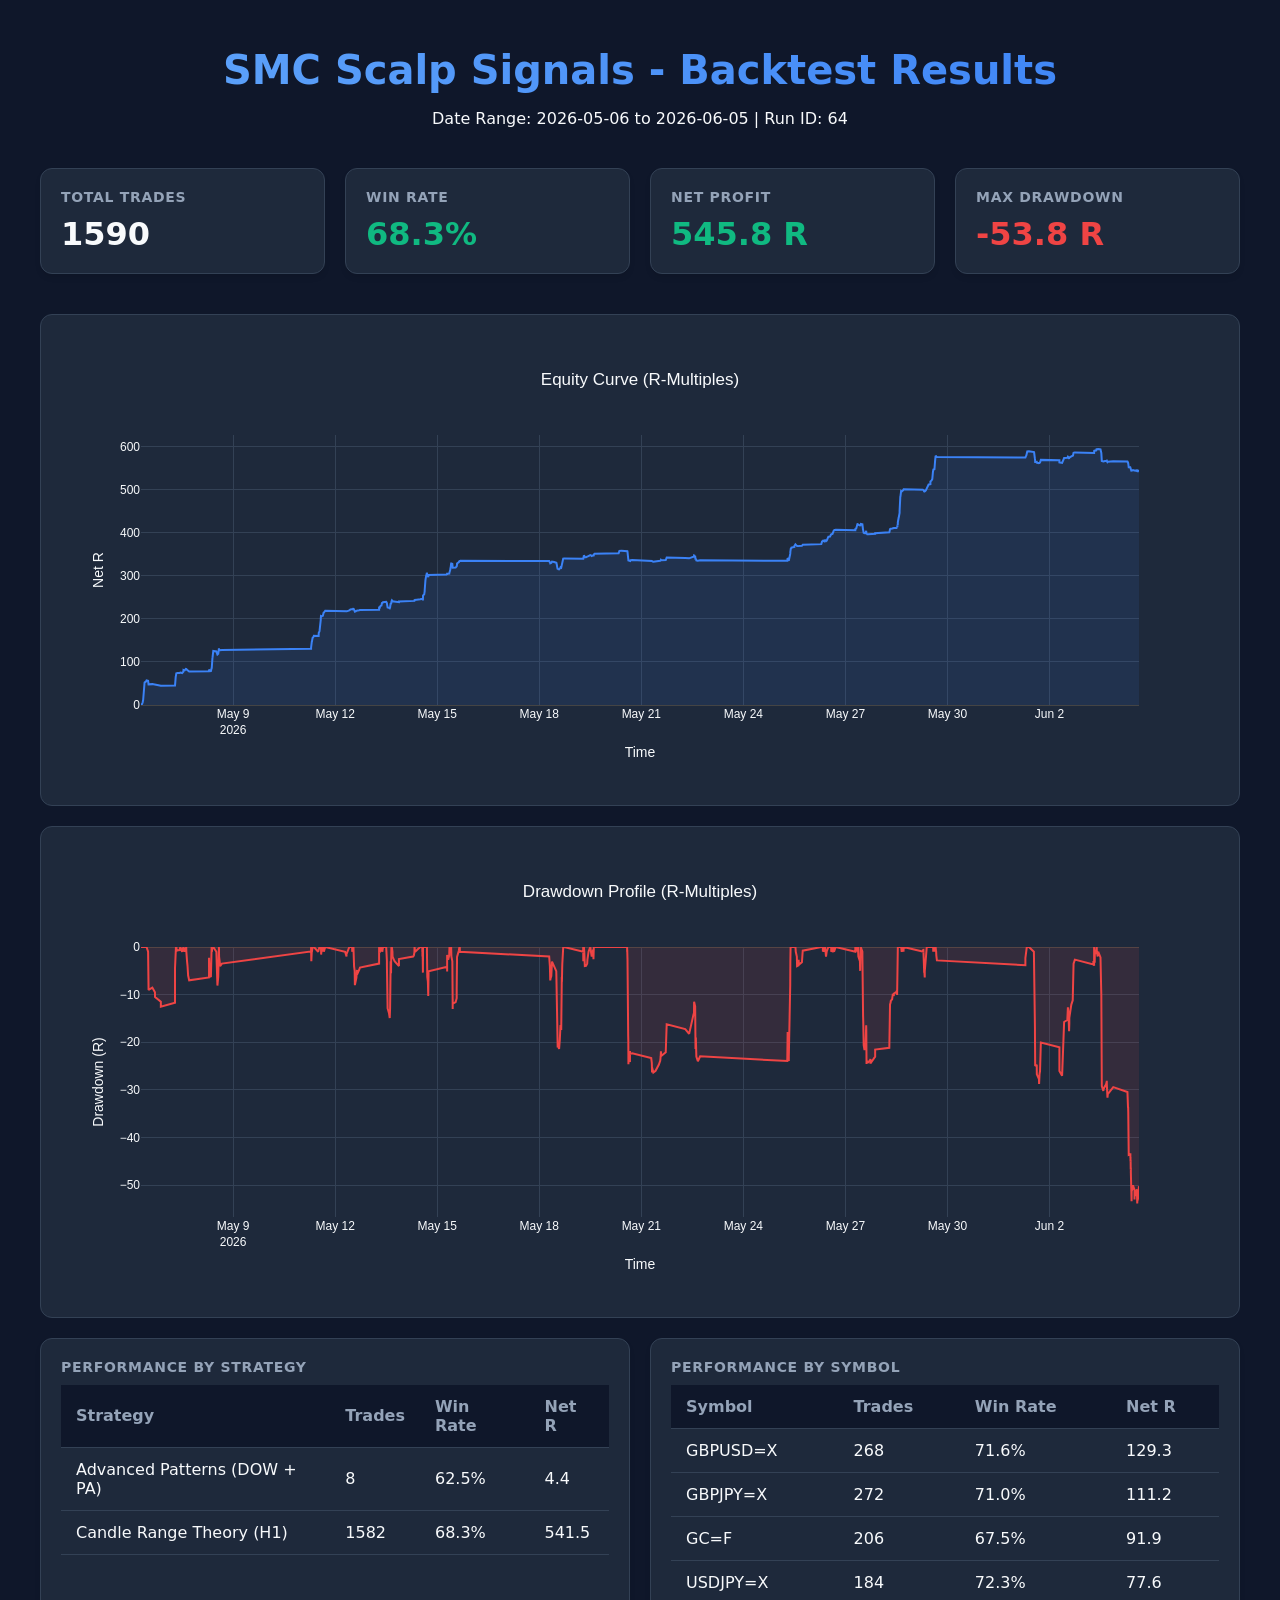
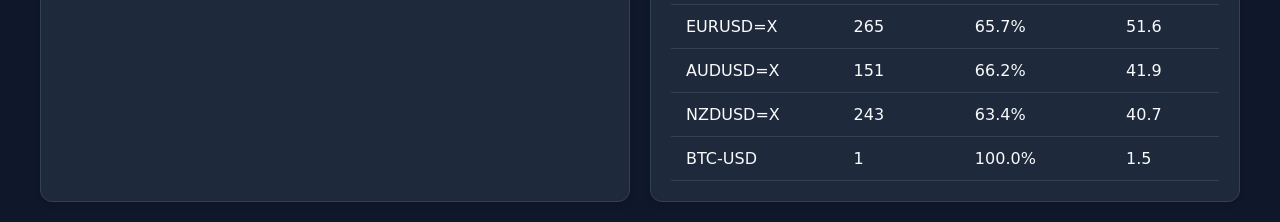
==== commit beef2eaf: "v5.3.3: Native MT5 Execution & Precision Volatility Shield" ====
--- a/backtest_dashboard.html
+++ b/backtest_dashboard.html
@@ -103,25 +103,25 @@
         <div class="container">
             <div class="header">
                 <h1>SMC Scalp Signals - Backtest Results</h1>
-                <p>Date Range: 2026-05-05 to 2026-06-04 | Run ID: 1</p>
+                <p>Date Range: 2026-05-06 to 2026-06-05 | Run ID: 64</p>
             </div>
 
             <div class="summary-cards">
                 <div class="card">
                     <h3>Total Trades</h3>
-                    <div class="value">1659</div>
+                    <div class="value">1590</div>
                 </div>
                 <div class="card">
                     <h3>Win Rate</h3>
-                    <div class="value success">70.9%</div>
+                    <div class="value success">68.3%</div>
                 </div>
                 <div class="card">
                     <h3>Net Profit</h3>
-                    <div class="value success">675.3 R</div>
+                    <div class="value success">545.8 R</div>
                 </div>
                 <div class="card">
                     <h3>Max Drawdown</h3>
-                    <div class="value danger">-31.6 R</div>
+                    <div class="value danger">-53.8 R</div>
                 </div>
             </div>
 
@@ -146,7 +146,7 @@
                             </tr>
                         </thead>
                         <tbody>
-                            <tr><td>Advanced Patterns (DOW + PA)</td><td>8</td><td>62.5%</td><td class='success'>4.4</td></tr><tr><td>Candle Range Theory (H1)</td><td>1651</td><td>70.9%</td><td class='success'>670.9</td></tr>
+                            <tr><td>Advanced Patterns (DOW + PA)</td><td>8</td><td>62.5%</td><td class='success'>4.4</td></tr><tr><td>Candle Range Theory (H1)</td><td>1582</td><td>68.3%</td><td class='success'>541.5</td></tr>
                         </tbody>
                     </table>
                 </div>
@@ -163,7 +163,7 @@
                             </tr>
                         </thead>
                         <tbody>
-                            <tr><td>GBPUSD=X</td><td>276</td><td>75.0%</td><td class='success'>191.1</td></tr><tr><td>GBPJPY=X</td><td>271</td><td>76.0%</td><td class='success'>136.3</td></tr><tr><td>GC=F</td><td>199</td><td>68.3%</td><td class='success'>93.3</td></tr><tr><td>USDJPY=X</td><td>186</td><td>68.8%</td><td class='success'>74.1</td></tr><tr><td>EURUSD=X</td><td>282</td><td>69.9%</td><td class='success'>70.6</td></tr><tr><td>NZDUSD=X</td><td>261</td><td>64.8%</td><td class='success'>55.2</td></tr><tr><td>AUDUSD=X</td><td>183</td><td>72.1%</td><td class='success'>53.2</td></tr><tr><td>BTC-USD</td><td>1</td><td>100.0%</td><td class='success'>1.5</td></tr>
+                            <tr><td>GBPUSD=X</td><td>268</td><td>71.6%</td><td class='success'>129.3</td></tr><tr><td>GBPJPY=X</td><td>272</td><td>71.0%</td><td class='success'>111.2</td></tr><tr><td>GC=F</td><td>206</td><td>67.5%</td><td class='success'>91.9</td></tr><tr><td>USDJPY=X</td><td>184</td><td>72.3%</td><td class='success'>77.6</td></tr><tr><td>EURUSD=X</td><td>265</td><td>65.7%</td><td class='success'>51.6</td></tr><tr><td>AUDUSD=X</td><td>151</td><td>66.2%</td><td class='success'>41.9</td></tr><tr><td>NZDUSD=X</td><td>243</td><td>63.4%</td><td class='success'>40.7</td></tr><tr><td>BTC-USD</td><td>1</td><td>100.0%</td><td class='success'>1.5</td></tr>
                         </tbody>
                     </table>
                 </div>
@@ -173,8 +173,8 @@
         <script>
             // Equity Curve
             const equityData = [{
-                x: ['2026-05-05T07:00:00+00:00', '2026-05-05T07:00:00+00:00', '2026-05-05T07:00:00+00:00', '2026-05-05T07:00:00+00:00', '2026-05-05T07:00:00+00:00', '2026-05-05T07:05:00+00:00', '2026-05-05T07:05:00+00:00', '2026-05-05T07:05:00+00:00', '2026-05-05T07:10:00+00:00', '2026-05-05T07:10:00+00:00', '2026-05-05T07:10:00+00:00', '2026-05-05T07:15:00+00:00', '2026-05-05T07:15:00+00:00', '2026-05-05T07:20:00+00:00', '2026-05-05T07:20:00+00:00', '2026-05-05T07:25:00+00:00', '2026-05-05T07:25:00+00:00', '2026-05-05T07:30:00+00:00', '2026-05-05T07:30:00+00:00', '2026-05-05T07:35:00+00:00', '2026-05-05T07:35:00+00:00', '2026-05-05T07:35:00+00:00', '2026-05-05T07:35:00+00:00', '2026-05-05T07:40:00+00:00', '2026-05-05T07:40:00+00:00', '2026-05-05T07:40:00+00:00', '2026-05-05T07:40:00+00:00', '2026-05-05T07:45:00+00:00', '2026-05-05T07:45:00+00:00', '2026-05-05T07:50:00+00:00', '2026-05-05T07:50:00+00:00', '2026-05-05T07:55:00+00:00', '2026-05-05T07:55:00+00:00', '2026-05-05T08:00:00+00:00', '2026-05-05T08:00:00+00:00', '2026-05-05T08:15:00+00:00', '2026-05-05T08:25:00+00:00', '2026-05-05T08:30:00+00:00', '2026-05-05T08:35:00+00:00', '2026-05-05T08:50:00+00:00', '2026-05-05T09:00:00+00:00', '2026-05-05T09:05:00+00:00', '2026-05-05T09:10:00+00:00', '2026-05-05T09:15:00+00:00', '2026-05-05T09:20:00+00:00', '2026-05-05T09:25:00+00:00', '2026-05-05T09:30:00+00:00', '2026-05-05T09:30:00+00:00', '2026-05-05T09:35:00+00:00', '2026-05-05T09:40:00+00:00', '2026-05-05T09:45:00+00:00', '2026-05-05T10:20:00+00:00', '2026-05-05T10:20:00+00:00', '2026-05-05T10:25:00+00:00', '2026-05-05T10:25:00+00:00', '2026-05-05T10:30:00+00:00', '2026-05-05T10:30:00+00:00', '2026-05-05T10:35:00+00:00', '2026-05-05T10:35:00+00:00', '2026-05-05T10:40:00+00:00', '2026-05-05T10:45:00+00:00', '2026-05-05T10:50:00+00:00', '2026-05-05T10:55:00+00:00', '2026-05-05T12:00:00+00:00', '2026-05-05T12:00:00+00:00', '2026-05-05T12:00:00+00:00', '2026-05-05T12:15:00+00:00', '2026-05-05T12:15:00+00:00', '2026-05-05T12:20:00+00:00', '2026-05-05T12:25:00+00:00', '2026-05-05T12:25:00+00:00', '2026-05-05T12:25:00+00:00', '2026-05-05T12:30:00+00:00', '2026-05-05T12:30:00+00:00', '2026-05-05T12:35:00+00:00', '2026-05-05T13:00:00+00:00', '2026-05-05T13:00:00+00:00', '2026-05-05T13:05:00+00:00', '2026-05-05T13:05:00+00:00', '2026-05-05T13:05:00+00:00', '2026-05-05T13:10:00+00:00', '2026-05-05T13:10:00+00:00', '2026-05-05T13:15:00+00:00', '2026-05-05T13:15:00+00:00', '2026-05-05T13:20:00+00:00', '2026-05-05T13:20:00+00:00', '2026-05-05T13:25:00+00:00', '2026-05-05T13:25:00+00:00', '2026-05-05T13:30:00+00:00', '2026-05-05T13:35:00+00:00', '2026-05-05T13:45:00+00:00', '2026-05-05T13:50:00+00:00', '2026-05-05T13:55:00+00:00', '2026-05-05T14:00:00+00:00', '2026-05-05T14:05:00+00:00', '2026-05-05T14:05:00+00:00', '2026-05-05T14:05:00+00:00', '2026-05-05T14:05:00+00:00', '2026-05-05T14:10:00+00:00', '2026-05-05T14:10:00+00:00', '2026-05-05T14:25:00+00:00', '2026-05-05T14:25:00+00:00', '2026-05-05T14:30:00+00:00', '2026-05-05T14:35:00+00:00', '2026-05-05T14:40:00+00:00', '2026-05-05T14:40:00+00:00', '2026-05-05T14:45:00+00:00', '2026-05-05T14:45:00+00:00', '2026-05-05T14:50:00+00:00', '2026-05-05T14:50:00+00:00', '2026-05-05T14:55:00+00:00', '2026-05-05T14:55:00+00:00', '2026-05-05T15:00:00+00:00', '2026-05-05T15:00:00+00:00', '2026-05-05T15:05:00+00:00', '2026-05-05T15:05:00+00:00', '2026-05-05T15:10:00+00:00', '2026-05-05T15:35:00+00:00', '2026-05-05T15:35:00+00:00', '2026-05-05T15:35:00+00:00', '2026-05-05T15:40:00+00:00', '2026-05-05T15:40:00+00:00', '2026-05-05T15:40:00+00:00', '2026-05-05T15:40:00+00:00', '2026-05-05T15:40:00+00:00', '2026-05-05T15:45:00+00:00', '2026-05-05T15:45:00+00:00', '2026-05-05T15:45:00+00:00', '2026-05-05T15:45:00+00:00', '2026-05-05T15:45:00+00:00', '2026-05-05T15:50:00+00:00', '2026-05-05T15:50:00+00:00', '2026-05-05T15:50:00+00:00', '2026-05-05T15:55:00+00:00', '2026-05-05T16:00:00+00:00', '2026-05-05T16:10:00+00:00', '2026-05-06T07:00:00+00:00', '2026-05-06T07:00:00+00:00', '2026-05-06T07:00:00+00:00', '2026-05-06T07:00:00+00:00', '2026-05-06T07:00:00+00:00', '2026-05-06T07:25:00+00:00', '2026-05-06T07:40:00+00:00', '2026-05-06T07:45:00+00:00', '2026-05-06T07:50:00+00:00', '2026-05-06T07:55:00+00:00', '2026-05-06T08:00:00+00:00', '2026-05-06T08:00:00+00:00', '2026-05-06T08:00:00+00:00', '2026-05-06T08:10:00+00:00', '2026-05-06T08:30:00+00:00', '2026-05-06T08:35:00+00:00', '2026-05-06T08:40:00+00:00', '2026-05-06T08:45:00+00:00', '2026-05-06T08:50:00+00:00', '2026-05-06T08:50:00+00:00', '2026-05-06T08:50:00+00:00', '2026-05-06T08:55:00+00:00', '2026-05-06T08:55:00+00:00', '2026-05-06T08:55:00+00:00', '2026-05-06T09:00:00+00:00', '2026-05-06T09:00:00+00:00', '2026-05-06T09:25:00+00:00', '2026-05-06T09:30:00+00:00', '2026-05-06T09:35:00+00:00', '2026-05-06T09:40:00+00:00', '2026-05-06T09:55:00+00:00', '2026-05-06T10:00:00+00:00', '2026-05-06T10:05:00+00:00', '2026-05-06T10:05:00+00:00', '2026-05-06T10:25:00+00:00', '2026-05-06T10:30:00+00:00', '2026-05-06T10:35:00+00:00', '2026-05-06T10:40:00+00:00', '2026-05-06T10:40:00+00:00', '2026-05-06T10:40:00+00:00', '2026-05-06T10:45:00+00:00', '2026-05-06T10:45:00+00:00', '2026-05-06T10:45:00+00:00', '2026-05-06T10:45:00+00:00', '2026-05-06T10:50:00+00:00', '2026-05-06T10:50:00+00:00', '2026-05-06T10:50:00+00:00', '2026-05-06T10:50:00+00:00', '2026-05-06T10:50:00+00:00', '2026-05-06T10:55:00+00:00', '2026-05-06T10:55:00+00:00', '2026-05-06T10:55:00+00:00', '2026-05-06T10:55:00+00:00', '2026-05-06T10:55:00+00:00', '2026-05-06T12:00:00+00:00', '2026-05-06T12:00:00+00:00', '2026-05-06T12:00:00+00:00', '2026-05-06T12:00:00+00:00', '2026-05-06T12:00:00+00:00', '2026-05-06T12:10:00+00:00', '2026-05-06T12:15:00+00:00', '2026-05-06T12:15:00+00:00', '2026-05-06T12:20:00+00:00', '2026-05-06T15:00:00+00:00', '2026-05-06T16:50:00+00:00', '2026-05-06T16:55:00+00:00', '2026-05-06T21:00:00+00:00', '2026-05-06T21:00:00+00:00', '2026-05-07T07:00:00+00:00', '2026-05-07T07:00:00+00:00', '2026-05-07T07:05:00+00:00', '2026-05-07T07:10:00+00:00', '2026-05-07T07:10:00+00:00', '2026-05-07T07:15:00+00:00', '2026-05-07T07:15:00+00:00', '2026-05-07T07:20:00+00:00', '2026-05-07T07:25:00+00:00', '2026-05-07T07:30:00+00:00', '2026-05-07T07:35:00+00:00', '2026-05-07T07:40:00+00:00', '2026-05-07T07:40:00+00:00', '2026-05-07T07:45:00+00:00', '2026-05-07T07:50:00+00:00', '2026-05-07T07:55:00+00:00', '2026-05-07T08:00:00+00:00', '2026-05-07T08:00:00+00:00', '2026-05-07T08:00:00+00:00', '2026-05-07T08:00:00+00:00', '2026-05-07T08:05:00+00:00', '2026-05-07T10:15:00+00:00', '2026-05-07T10:20:00+00:00', '2026-05-07T10:25:00+00:00', '2026-05-07T10:45:00+00:00', '2026-05-07T10:45:00+00:00', '2026-05-07T12:00:00+00:00', '2026-05-07T12:50:00+00:00', '2026-05-07T12:55:00+00:00', '2026-05-07T13:00:00+00:00', '2026-05-07T13:00:00+00:00', '2026-05-07T13:50:00+00:00', '2026-05-07T14:30:00+00:00', '2026-05-07T14:50:00+00:00', '2026-05-07T14:55:00+00:00', '2026-05-07T15:00:00+00:00', '2026-05-07T15:00:00+00:00', '2026-05-07T15:30:00+00:00', '2026-05-07T15:50:00+00:00', '2026-05-07T15:55:00+00:00', '2026-05-07T16:15:00+00:00', '2026-05-07T17:00:00+00:00', '2026-05-08T07:00:00+00:00', '2026-05-08T07:00:00+00:00', '2026-05-08T07:00:00+00:00', '2026-05-08T07:00:00+00:00', '2026-05-08T07:00:00+00:00', '2026-05-08T07:00:00+00:00', '2026-05-08T07:20:00+00:00', '2026-05-08T07:25:00+00:00', '2026-05-08T07:30:00+00:00', '2026-05-08T08:20:00+00:00', '2026-05-08T08:20:00+00:00', '2026-05-08T08:20:00+00:00', '2026-05-08T08:25:00+00:00', '2026-05-08T08:25:00+00:00', '2026-05-08T08:25:00+00:00', '2026-05-08T08:30:00+00:00', '2026-05-08T08:30:00+00:00', '2026-05-08T08:30:00+00:00', '2026-05-08T08:35:00+00:00', '2026-05-08T08:35:00+00:00', '2026-05-08T08:35:00+00:00', '2026-05-08T08:40:00+00:00', '2026-05-08T08:40:00+00:00', '2026-05-08T08:40:00+00:00', '2026-05-08T08:45:00+00:00', '2026-05-08T08:45:00+00:00', '2026-05-08T08:45:00+00:00', '2026-05-08T08:45:00+00:00', '2026-05-08T08:50:00+00:00', '2026-05-08T08:50:00+00:00', '2026-05-08T08:50:00+00:00', '2026-05-08T08:50:00+00:00', '2026-05-08T08:55:00+00:00', '2026-05-08T08:55:00+00:00', '2026-05-08T08:55:00+00:00', '2026-05-08T08:55:00+00:00', '2026-05-08T09:00:00+00:00', '2026-05-08T09:00:00+00:00', '2026-05-08T09:00:00+00:00', '2026-05-08T09:00:00+00:00', '2026-05-08T09:00:00+00:00', '2026-05-08T09:05:00+00:00', '2026-05-08T09:05:00+00:00', '2026-05-08T09:10:00+00:00', '2026-05-08T09:10:00+00:00', '2026-05-08T09:15:00+00:00', '2026-05-08T09:15:00+00:00', '2026-05-08T09:20:00+00:00', '2026-05-08T09:20:00+00:00', '2026-05-08T09:25:00+00:00', '2026-05-08T09:25:00+00:00', '2026-05-08T09:30:00+00:00', '2026-05-08T09:30:00+00:00', '2026-05-08T09:35:00+00:00', '2026-05-08T09:35:00+00:00', '2026-05-08T09:40:00+00:00', '2026-05-08T09:45:00+00:00', '2026-05-08T09:50:00+00:00', '2026-05-08T09:55:00+00:00', '2026-05-08T09:55:00+00:00', '2026-05-08T10:00:00+00:00', '2026-05-08T10:00:00+00:00', '2026-05-08T12:10:00+00:00', '2026-05-08T12:15:00+00:00', '2026-05-08T12:20:00+00:00', '2026-05-08T12:25:00+00:00', '2026-05-08T12:30:00+00:00', '2026-05-08T12:30:00+00:00', '2026-05-08T12:35:00+00:00', '2026-05-08T12:35:00+00:00', '2026-05-08T12:35:00+00:00', '2026-05-08T12:40:00+00:00', '2026-05-08T12:40:00+00:00', '2026-05-08T12:40:00+00:00', '2026-05-08T12:45:00+00:00', '2026-05-08T12:45:00+00:00', '2026-05-08T12:50:00+00:00', '2026-05-08T12:50:00+00:00', '2026-05-08T12:55:00+00:00', '2026-05-08T12:55:00+00:00', '2026-05-08T13:30:00+00:00', '2026-05-08T13:35:00+00:00', '2026-05-08T13:40:00+00:00', '2026-05-08T13:45:00+00:00', '2026-05-08T13:50:00+00:00', '2026-05-08T13:55:00+00:00', '2026-05-08T14:00:00+00:00', '2026-05-08T14:00:00+00:00', '2026-05-08T14:00:00+00:00', '2026-05-08T14:00:00+00:00', '2026-05-08T14:05:00+00:00', '2026-05-08T14:30:00+00:00', '2026-05-08T14:50:00+00:00', '2026-05-08T16:05:00+00:00', '2026-05-11T07:00:00+00:00', '2026-05-11T07:00:00+00:00', '2026-05-11T07:00:00+00:00', '2026-05-11T07:00:00+00:00', '2026-05-11T07:00:00+00:00', '2026-05-11T07:00:00+00:00', '2026-05-11T07:00:00+00:00', '2026-05-11T07:10:00+00:00', '2026-05-11T07:15:00+00:00', '2026-05-11T07:15:00+00:00', '2026-05-11T07:20:00+00:00', '2026-05-11T07:20:00+00:00', '2026-05-11T07:25:00+00:00', '2026-05-11T07:25:00+00:00', '2026-05-11T07:30:00+00:00', '2026-05-11T07:30:00+00:00', '2026-05-11T07:35:00+00:00', '2026-05-11T07:35:00+00:00', '2026-05-11T07:40:00+00:00', '2026-05-11T07:40:00+00:00', '2026-05-11T07:45:00+00:00', '2026-05-11T07:45:00+00:00', '2026-05-11T07:50:00+00:00', '2026-05-11T07:50:00+00:00', '2026-05-11T07:55:00+00:00', '2026-05-11T07:55:00+00:00', '2026-05-11T08:00:00+00:00', '2026-05-11T08:00:00+00:00', '2026-05-11T08:05:00+00:00', '2026-05-11T08:10:00+00:00', '2026-05-11T08:15:00+00:00', '2026-05-11T08:20:00+00:00', '2026-05-11T08:20:00+00:00', '2026-05-11T08:25:00+00:00', '2026-05-11T08:25:00+00:00', '2026-05-11T08:30:00+00:00', '2026-05-11T08:30:00+00:00', '2026-05-11T08:35:00+00:00', '2026-05-11T08:50:00+00:00', '2026-05-11T08:50:00+00:00', '2026-05-11T08:55:00+00:00', '2026-05-11T09:00:00+00:00', '2026-05-11T12:00:00+00:00', '2026-05-11T12:20:00+00:00', '2026-05-11T12:25:00+00:00', '2026-05-11T12:25:00+00:00', '2026-05-11T12:30:00+00:00', '2026-05-11T12:35:00+00:00', '2026-05-11T12:40:00+00:00', '2026-05-11T12:45:00+00:00', '2026-05-11T12:50:00+00:00', '2026-05-11T12:55:00+00:00', '2026-05-11T13:00:00+00:00', '2026-05-11T13:05:00+00:00', '2026-05-11T13:10:00+00:00', '2026-05-11T13:15:00+00:00', '2026-05-11T13:20:00+00:00', '2026-05-11T13:25:00+00:00', '2026-05-11T13:30:00+00:00', '2026-05-11T13:35:00+00:00', '2026-05-11T13:40:00+00:00', '2026-05-11T13:40:00+00:00', '2026-05-11T13:40:00+00:00', '2026-05-11T13:40:00+00:00', '2026-05-11T13:45:00+00:00', '2026-05-11T13:45:00+00:00', '2026-05-11T13:45:00+00:00', '2026-05-11T13:45:00+00:00', '2026-05-11T13:50:00+00:00', '2026-05-11T13:50:00+00:00', '2026-05-11T13:50:00+00:00', '2026-05-11T13:50:00+00:00', '2026-05-11T13:55:00+00:00', '2026-05-11T13:55:00+00:00', '2026-05-11T14:00:00+00:00', '2026-05-11T14:00:00+00:00', '2026-05-11T14:05:00+00:00', '2026-05-11T14:05:00+00:00', '2026-05-11T14:05:00+00:00', '2026-05-11T14:20:00+00:00', '2026-05-11T14:25:00+00:00', '2026-05-11T14:40:00+00:00', '2026-05-11T14:45:00+00:00', '2026-05-11T15:00:00+00:00', '2026-05-11T15:00:00+00:00', '2026-05-11T15:15:00+00:00', '2026-05-11T15:20:00+00:00', '2026-05-11T15:25:00+00:00', '2026-05-11T15:30:00+00:00', '2026-05-11T15:35:00+00:00', '2026-05-11T15:40:00+00:00', '2026-05-11T15:45:00+00:00', '2026-05-11T15:50:00+00:00', '2026-05-11T15:55:00+00:00', '2026-05-11T16:00:00+00:00', '2026-05-11T17:00:00+00:00', '2026-05-12T07:00:00+00:00', '2026-05-12T08:00:00+00:00', '2026-05-12T08:00:00+00:00', '2026-05-12T08:10:00+00:00', '2026-05-12T10:00:00+00:00', '2026-05-12T10:15:00+00:00', '2026-05-12T10:15:00+00:00', '2026-05-12T10:50:00+00:00', '2026-05-12T12:00:00+00:00', '2026-05-12T12:00:00+00:00', '2026-05-12T12:40:00+00:00', '2026-05-12T12:50:00+00:00', '2026-05-12T12:55:00+00:00', '2026-05-12T13:00:00+00:00', '2026-05-12T13:00:00+00:00', '2026-05-12T13:15:00+00:00', '2026-05-12T13:20:00+00:00', '2026-05-12T13:45:00+00:00', '2026-05-12T13:50:00+00:00', '2026-05-12T13:55:00+00:00', '2026-05-12T13:55:00+00:00', '2026-05-12T15:00:00+00:00', '2026-05-12T15:20:00+00:00', '2026-05-12T15:25:00+00:00', '2026-05-12T16:55:00+00:00', '2026-05-12T17:30:00+00:00', '2026-05-13T07:00:00+00:00', '2026-05-13T07:00:00+00:00', '2026-05-13T07:00:00+00:00', '2026-05-13T07:00:00+00:00', '2026-05-13T07:10:00+00:00', '2026-05-13T07:15:00+00:00', '2026-05-13T07:15:00+00:00', '2026-05-13T07:30:00+00:00', '2026-05-13T07:35:00+00:00', '2026-05-13T07:40:00+00:00', '2026-05-13T07:40:00+00:00', '2026-05-13T07:45:00+00:00', '2026-05-13T07:50:00+00:00', '2026-05-13T07:55:00+00:00', '2026-05-13T07:55:00+00:00', '2026-05-13T08:00:00+00:00', '2026-05-13T08:05:00+00:00', '2026-05-13T08:40:00+00:00', '2026-05-13T08:40:00+00:00', '2026-05-13T08:45:00+00:00', '2026-05-13T08:50:00+00:00', '2026-05-13T08:55:00+00:00', '2026-05-13T09:00:00+00:00', '2026-05-13T09:00:00+00:00', '2026-05-13T09:15:00+00:00', '2026-05-13T09:15:00+00:00', '2026-05-13T09:20:00+00:00', '2026-05-13T09:20:00+00:00', '2026-05-13T09:20:00+00:00', '2026-05-13T09:25:00+00:00', '2026-05-13T09:25:00+00:00', '2026-05-13T09:25:00+00:00', '2026-05-13T09:30:00+00:00', '2026-05-13T09:30:00+00:00', '2026-05-13T09:35:00+00:00', '2026-05-13T09:35:00+00:00', '2026-05-13T09:40:00+00:00', '2026-05-13T09:45:00+00:00', '2026-05-13T12:00:00+00:00', '2026-05-13T12:20:00+00:00', '2026-05-13T12:25:00+00:00', '2026-05-13T12:30:00+00:00', '2026-05-13T12:30:00+00:00', '2026-05-13T12:30:00+00:00', '2026-05-13T12:35:00+00:00', '2026-05-13T12:35:00+00:00', '2026-05-13T12:40:00+00:00', '2026-05-13T12:40:00+00:00', '2026-05-13T12:45:00+00:00', '2026-05-13T12:45:00+00:00', '2026-05-13T12:50:00+00:00', '2026-05-13T12:55:00+00:00', '2026-05-13T13:00:00+00:00', '2026-05-13T14:00:00+00:00', '2026-05-13T14:30:00+00:00', '2026-05-13T14:45:00+00:00', '2026-05-13T14:45:00+00:00', '2026-05-13T14:50:00+00:00', '2026-05-13T14:55:00+00:00', '2026-05-13T15:00:00+00:00', '2026-05-13T15:05:00+00:00', '2026-05-13T15:05:00+00:00', '2026-05-13T15:05:00+00:00', '2026-05-13T15:10:00+00:00', '2026-05-13T15:10:00+00:00', '2026-05-13T15:20:00+00:00', '2026-05-13T15:20:00+00:00', '2026-05-13T15:25:00+00:00', '2026-05-13T15:25:00+00:00', '2026-05-13T15:30:00+00:00', '2026-05-13T15:30:00+00:00', '2026-05-13T15:35:00+00:00', '2026-05-13T15:35:00+00:00', '2026-05-13T15:35:00+00:00', '2026-05-13T15:35:00+00:00', '2026-05-13T15:40:00+00:00', '2026-05-13T15:40:00+00:00', '2026-05-13T15:40:00+00:00', '2026-05-13T15:40:00+00:00', '2026-05-13T15:45:00+00:00', '2026-05-13T15:45:00+00:00', '2026-05-13T15:45:00+00:00', '2026-05-13T15:45:00+00:00', '2026-05-13T15:50:00+00:00', '2026-05-13T15:50:00+00:00', '2026-05-13T15:50:00+00:00', '2026-05-13T15:55:00+00:00', '2026-05-13T15:55:00+00:00', '2026-05-13T15:55:00+00:00', '2026-05-13T16:00:00+00:00', '2026-05-13T16:00:00+00:00', '2026-05-13T16:05:00+00:00', '2026-05-13T16:25:00+00:00', '2026-05-13T16:30:00+00:00', '2026-05-13T17:55:00+00:00', '2026-05-13T21:00:00+00:00', '2026-05-13T21:00:00+00:00', '2026-05-14T07:00:00+00:00', '2026-05-14T07:00:00+00:00', '2026-05-14T07:25:00+00:00', '2026-05-14T07:30:00+00:00', '2026-05-14T07:35:00+00:00', '2026-05-14T07:40:00+00:00', '2026-05-14T07:45:00+00:00', '2026-05-14T07:50:00+00:00', '2026-05-14T07:55:00+00:00', '2026-05-14T08:00:00+00:00', '2026-05-14T08:00:00+00:00', '2026-05-14T08:25:00+00:00', '2026-05-14T12:00:00+00:00', '2026-05-14T13:20:00+00:00', '2026-05-14T13:25:00+00:00', '2026-05-14T13:30:00+00:00', '2026-05-14T13:30:00+00:00', '2026-05-14T13:35:00+00:00', '2026-05-14T13:35:00+00:00', '2026-05-14T13:35:00+00:00', '2026-05-14T13:35:00+00:00', '2026-05-14T13:40:00+00:00', '2026-05-14T13:40:00+00:00', '2026-05-14T13:40:00+00:00', '2026-05-14T13:40:00+00:00', '2026-05-14T13:40:00+00:00', '2026-05-14T13:40:00+00:00', '2026-05-14T13:45:00+00:00', '2026-05-14T13:45:00+00:00', '2026-05-14T13:45:00+00:00', '2026-05-14T13:45:00+00:00', '2026-05-14T13:45:00+00:00', '2026-05-14T13:45:00+00:00', '2026-05-14T13:50:00+00:00', '2026-05-14T13:50:00+00:00', '2026-05-14T13:50:00+00:00', '2026-05-14T13:50:00+00:00', '2026-05-14T13:50:00+00:00', '2026-05-14T13:55:00+00:00', '2026-05-14T13:55:00+00:00', '2026-05-14T13:55:00+00:00', '2026-05-14T13:55:00+00:00', '2026-05-14T13:55:00+00:00', '2026-05-14T14:00:00+00:00', '2026-05-14T14:00:00+00:00', '2026-05-14T14:00:00+00:00', '2026-05-14T14:50:00+00:00', '2026-05-14T14:55:00+00:00', '2026-05-14T15:00:00+00:00', '2026-05-14T15:00:00+00:00', '2026-05-14T15:00:00+00:00', '2026-05-14T15:05:00+00:00', '2026-05-14T15:05:00+00:00', '2026-05-14T15:10:00+00:00', '2026-05-14T15:10:00+00:00', '2026-05-14T15:10:00+00:00', '2026-05-14T15:15:00+00:00', '2026-05-14T15:15:00+00:00', '2026-05-14T15:20:00+00:00', '2026-05-14T15:25:00+00:00', '2026-05-14T15:25:00+00:00', '2026-05-14T15:30:00+00:00', '2026-05-14T15:30:00+00:00', '2026-05-14T15:35:00+00:00', '2026-05-14T15:35:00+00:00', '2026-05-14T15:35:00+00:00', '2026-05-14T15:40:00+00:00', '2026-05-14T15:40:00+00:00', '2026-05-14T15:40:00+00:00', '2026-05-14T15:45:00+00:00', '2026-05-14T15:45:00+00:00', '2026-05-14T15:50:00+00:00', '2026-05-14T16:00:00+00:00', '2026-05-14T16:00:00+00:00', '2026-05-14T16:00:00+00:00', '2026-05-14T16:05:00+00:00', '2026-05-14T16:05:00+00:00', '2026-05-14T16:10:00+00:00', '2026-05-14T16:10:00+00:00', '2026-05-14T16:15:00+00:00', '2026-05-14T16:15:00+00:00', '2026-05-14T16:20:00+00:00', '2026-05-14T16:20:00+00:00', '2026-05-14T16:20:00+00:00', '2026-05-14T16:25:00+00:00', '2026-05-14T16:25:00+00:00', '2026-05-14T16:30:00+00:00', '2026-05-14T16:30:00+00:00', '2026-05-14T16:35:00+00:00', '2026-05-14T16:35:00+00:00', '2026-05-14T16:40:00+00:00', '2026-05-14T16:40:00+00:00', '2026-05-14T16:45:00+00:00', '2026-05-14T16:45:00+00:00', '2026-05-14T16:45:00+00:00', '2026-05-14T16:50:00+00:00', '2026-05-14T16:50:00+00:00', '2026-05-14T16:50:00+00:00', '2026-05-14T16:55:00+00:00', '2026-05-14T16:55:00+00:00', '2026-05-14T16:55:00+00:00', '2026-05-14T17:00:00+00:00', '2026-05-14T17:25:00+00:00', '2026-05-14T17:30:00+00:00', '2026-05-14T17:35:00+00:00', '2026-05-14T17:40:00+00:00', '2026-05-14T17:45:00+00:00', '2026-05-14T17:50:00+00:00', '2026-05-14T17:55:00+00:00', '2026-05-15T07:00:00+00:00', '2026-05-15T07:00:00+00:00', '2026-05-15T07:00:00+00:00', '2026-05-15T07:00:00+00:00', '2026-05-15T07:00:00+00:00', '2026-05-15T07:00:00+00:00', '2026-05-15T07:45:00+00:00', '2026-05-15T08:05:00+00:00', '2026-05-15T08:10:00+00:00', '2026-05-15T08:15:00+00:00', '2026-05-15T08:20:00+00:00', '2026-05-15T08:25:00+00:00', '2026-05-15T08:30:00+00:00', '2026-05-15T08:30:00+00:00', '2026-05-15T08:30:00+00:00', '2026-05-15T08:35:00+00:00', '2026-05-15T08:35:00+00:00', '2026-05-15T08:35:00+00:00', '2026-05-15T08:40:00+00:00', '2026-05-15T08:40:00+00:00', '2026-05-15T08:40:00+00:00', '2026-05-15T08:45:00+00:00', '2026-05-15T08:45:00+00:00', '2026-05-15T08:45:00+00:00', '2026-05-15T08:50:00+00:00', '2026-05-15T08:55:00+00:00', '2026-05-15T08:55:00+00:00', '2026-05-15T09:00:00+00:00', '2026-05-15T09:00:00+00:00', '2026-05-15T09:05:00+00:00', '2026-05-15T09:05:00+00:00', '2026-05-15T09:05:00+00:00', '2026-05-15T09:10:00+00:00', '2026-05-15T09:10:00+00:00', '2026-05-15T09:10:00+00:00', '2026-05-15T09:10:00+00:00', '2026-05-15T09:15:00+00:00', '2026-05-15T09:15:00+00:00', '2026-05-15T09:15:00+00:00', '2026-05-15T09:15:00+00:00', '2026-05-15T09:15:00+00:00', '2026-05-15T09:20:00+00:00', '2026-05-15T09:20:00+00:00', '2026-05-15T09:20:00+00:00', '2026-05-15T09:20:00+00:00', '2026-05-15T09:25:00+00:00', '2026-05-15T09:25:00+00:00', '2026-05-15T09:25:00+00:00', '2026-05-15T09:25:00+00:00', '2026-05-15T09:30:00+00:00', '2026-05-15T09:30:00+00:00', '2026-05-15T09:30:00+00:00', '2026-05-15T09:35:00+00:00', '2026-05-15T09:40:00+00:00', '2026-05-15T09:45:00+00:00', '2026-05-15T09:45:00+00:00', '2026-05-15T09:50:00+00:00', '2026-05-15T09:50:00+00:00', '2026-05-15T09:50:00+00:00', '2026-05-15T09:55:00+00:00', '2026-05-15T09:55:00+00:00', '2026-05-15T09:55:00+00:00', '2026-05-15T09:55:00+00:00', '2026-05-15T10:00:00+00:00', '2026-05-15T10:00:00+00:00', '2026-05-15T10:40:00+00:00', '2026-05-15T10:45:00+00:00', '2026-05-15T10:45:00+00:00', '2026-05-15T10:45:00+00:00', '2026-05-15T10:50:00+00:00', '2026-05-15T10:50:00+00:00', '2026-05-15T10:50:00+00:00', '2026-05-15T10:50:00+00:00', '2026-05-15T10:50:00+00:00', '2026-05-15T10:55:00+00:00', '2026-05-15T10:55:00+00:00', '2026-05-15T10:55:00+00:00', '2026-05-15T10:55:00+00:00', '2026-05-15T10:55:00+00:00', '2026-05-15T13:00:00+00:00', '2026-05-15T13:15:00+00:00', '2026-05-15T13:45:00+00:00', '2026-05-15T13:45:00+00:00', '2026-05-15T13:45:00+00:00', '2026-05-15T13:50:00+00:00', '2026-05-15T13:50:00+00:00', '2026-05-15T13:55:00+00:00', '2026-05-15T13:55:00+00:00', '2026-05-15T14:00:00+00:00', '2026-05-15T14:00:00+00:00', '2026-05-15T15:15:00+00:00', '2026-05-15T15:20:00+00:00', '2026-05-15T15:20:00+00:00', '2026-05-15T15:25:00+00:00', '2026-05-15T15:25:00+00:00', '2026-05-15T15:30:00+00:00', '2026-05-15T15:35:00+00:00', '2026-05-15T15:40:00+00:00', '2026-05-15T15:55:00+00:00', '2026-05-15T16:00:00+00:00', '2026-05-15T16:00:00+00:00', '2026-05-18T07:00:00+00:00', '2026-05-18T07:30:00+00:00', '2026-05-18T07:30:00+00:00', '2026-05-18T07:35:00+00:00', '2026-05-18T07:40:00+00:00', '2026-05-18T07:45:00+00:00', '2026-05-18T08:00:00+00:00', '2026-05-18T08:30:00+00:00', '2026-05-18T08:35:00+00:00', '2026-05-18T08:40:00+00:00', '2026-05-18T08:45:00+00:00', '2026-05-18T08:50:00+00:00', '2026-05-18T08:55:00+00:00', '2026-05-18T09:00:00+00:00', '2026-05-18T10:30:00+00:00', '2026-05-18T12:00:00+00:00', '2026-05-18T12:05:00+00:00', '2026-05-18T12:10:00+00:00', '2026-05-18T12:20:00+00:00', '2026-05-18T12:20:00+00:00', '2026-05-18T12:25:00+00:00', '2026-05-18T12:25:00+00:00', '2026-05-18T12:30:00+00:00', '2026-05-18T12:30:00+00:00', '2026-05-18T12:35:00+00:00', '2026-05-18T12:35:00+00:00', '2026-05-18T12:40:00+00:00', '2026-05-18T12:40:00+00:00', '2026-05-18T12:45:00+00:00', '2026-05-18T12:50:00+00:00', '2026-05-18T12:55:00+00:00', '2026-05-18T13:00:00+00:00', '2026-05-18T13:00:00+00:00', '2026-05-18T14:00:00+00:00', '2026-05-18T14:15:00+00:00', '2026-05-18T14:20:00+00:00', '2026-05-18T14:25:00+00:00', '2026-05-18T14:30:00+00:00', '2026-05-18T14:35:00+00:00', '2026-05-18T14:40:00+00:00', '2026-05-18T14:45:00+00:00', '2026-05-18T14:50:00+00:00', '2026-05-18T14:55:00+00:00', '2026-05-18T15:00:00+00:00', '2026-05-18T15:30:00+00:00', '2026-05-18T15:35:00+00:00', '2026-05-18T15:40:00+00:00', '2026-05-18T15:45:00+00:00', '2026-05-18T15:45:00+00:00', '2026-05-18T15:50:00+00:00', '2026-05-18T15:55:00+00:00', '2026-05-18T16:00:00+00:00', '2026-05-18T16:00:00+00:00', '2026-05-18T16:05:00+00:00', '2026-05-18T16:10:00+00:00', '2026-05-18T16:15:00+00:00', '2026-05-18T16:20:00+00:00', '2026-05-18T16:25:00+00:00', '2026-05-18T16:30:00+00:00', '2026-05-18T16:35:00+00:00', '2026-05-18T16:40:00+00:00', '2026-05-18T16:45:00+00:00', '2026-05-18T16:50:00+00:00', '2026-05-18T16:55:00+00:00', '2026-05-18T17:35:00+00:00', '2026-05-19T07:00:00+00:00', '2026-05-19T07:00:00+00:00', '2026-05-19T07:00:00+00:00', '2026-05-19T07:00:00+00:00', '2026-05-19T07:05:00+00:00', '2026-05-19T07:05:00+00:00', '2026-05-19T07:10:00+00:00', '2026-05-19T07:10:00+00:00', '2026-05-19T07:15:00+00:00', '2026-05-19T07:15:00+00:00', '2026-05-19T07:20:00+00:00', '2026-05-19T07:20:00+00:00', '2026-05-19T07:25:00+00:00', '2026-05-19T07:25:00+00:00', '2026-05-19T07:30:00+00:00', '2026-05-19T07:30:00+00:00', '2026-05-19T07:45:00+00:00', '2026-05-19T07:50:00+00:00', '2026-05-19T07:55:00+00:00', '2026-05-19T08:10:00+00:00', '2026-05-19T09:00:00+00:00', '2026-05-19T09:15:00+00:00', '2026-05-19T09:20:00+00:00', '2026-05-19T09:25:00+00:00', '2026-05-19T09:30:00+00:00', '2026-05-19T09:35:00+00:00', '2026-05-19T09:40:00+00:00', '2026-05-19T09:45:00+00:00', '2026-05-19T09:50:00+00:00', '2026-05-19T10:00:00+00:00', '2026-05-19T10:10:00+00:00', '2026-05-19T10:40:00+00:00', '2026-05-19T10:45:00+00:00', '2026-05-19T10:50:00+00:00', '2026-05-19T12:00:00+00:00', '2026-05-19T12:40:00+00:00', '2026-05-19T13:00:00+00:00', '2026-05-19T14:00:00+00:00', '2026-05-19T14:00:00+00:00', '2026-05-19T14:15:00+00:00', '2026-05-19T14:25:00+00:00', '2026-05-19T14:30:00+00:00', '2026-05-19T14:35:00+00:00', '2026-05-19T14:55:00+00:00', '2026-05-19T15:00:00+00:00', '2026-05-20T08:00:00+00:00', '2026-05-20T08:10:00+00:00', '2026-05-20T08:15:00+00:00', '2026-05-20T08:20:00+00:00', '2026-05-20T08:25:00+00:00', '2026-05-20T08:30:00+00:00', '2026-05-20T08:35:00+00:00', '2026-05-20T10:00:00+00:00', '2026-05-20T14:00:00+00:00', '2026-05-20T14:00:00+00:00', '2026-05-20T14:05:00+00:00', '2026-05-20T14:10:00+00:00', '2026-05-20T14:15:00+00:00', '2026-05-20T14:15:00+00:00', '2026-05-20T14:15:00+00:00', '2026-05-20T14:20:00+00:00', '2026-05-20T14:20:00+00:00', '2026-05-20T14:20:00+00:00', '2026-05-20T14:25:00+00:00', '2026-05-20T14:25:00+00:00', '2026-05-20T14:25:00+00:00', '2026-05-20T14:30:00+00:00', '2026-05-20T14:30:00+00:00', '2026-05-20T14:30:00+00:00', '2026-05-20T14:35:00+00:00', '2026-05-20T14:35:00+00:00', '2026-05-20T14:35:00+00:00', '2026-05-20T14:40:00+00:00', '2026-05-20T14:40:00+00:00', '2026-05-20T14:40:00+00:00', '2026-05-20T14:45:00+00:00', '2026-05-20T14:45:00+00:00', '2026-05-20T14:45:00+00:00', '2026-05-20T14:50:00+00:00', '2026-05-20T14:50:00+00:00', '2026-05-20T14:50:00+00:00', '2026-05-20T14:55:00+00:00', '2026-05-20T14:55:00+00:00', '2026-05-20T14:55:00+00:00', '2026-05-20T15:00:00+00:00', '2026-05-20T16:00:00+00:00', '2026-05-20T16:00:00+00:00', '2026-05-20T16:00:00+00:00', '2026-05-20T16:00:00+00:00', '2026-05-20T16:00:00+00:00', '2026-05-20T16:00:00+00:00', '2026-05-20T16:05:00+00:00', '2026-05-20T17:35:00+00:00', '2026-05-21T07:00:00+00:00', '2026-05-21T07:25:00+00:00', '2026-05-21T07:30:00+00:00', '2026-05-21T07:35:00+00:00', '2026-05-21T07:40:00+00:00', '2026-05-21T08:30:00+00:00', '2026-05-21T10:05:00+00:00', '2026-05-21T12:20:00+00:00', '2026-05-21T13:20:00+00:00', '2026-05-21T13:40:00+00:00', '2026-05-21T13:45:00+00:00', '2026-05-21T13:50:00+00:00', '2026-05-21T14:05:00+00:00', '2026-05-21T17:15:00+00:00', '2026-05-21T17:20:00+00:00', '2026-05-21T17:25:00+00:00', '2026-05-21T17:30:00+00:00', '2026-05-21T17:35:00+00:00', '2026-05-21T17:40:00+00:00', '2026-05-21T17:45:00+00:00', '2026-05-21T17:50:00+00:00', '2026-05-21T17:55:00+00:00', '2026-05-22T07:00:00+00:00', '2026-05-22T09:45:00+00:00', '2026-05-22T13:00:00+00:00', '2026-05-22T13:05:00+00:00', '2026-05-22T13:10:00+00:00', '2026-05-22T13:10:00+00:00', '2026-05-22T13:15:00+00:00', '2026-05-22T14:00:00+00:00', '2026-05-22T14:00:00+00:00', '2026-05-22T14:00:00+00:00', '2026-05-22T14:00:00+00:00', '2026-05-22T14:05:00+00:00', '2026-05-22T14:05:00+00:00', '2026-05-22T14:05:00+00:00', '2026-05-22T14:10:00+00:00', '2026-05-22T14:10:00+00:00', '2026-05-22T14:10:00+00:00', '2026-05-22T14:15:00+00:00', '2026-05-22T14:15:00+00:00', '2026-05-22T14:15:00+00:00', '2026-05-22T14:25:00+00:00', '2026-05-22T14:25:00+00:00', '2026-05-22T14:25:00+00:00', '2026-05-22T14:30:00+00:00', '2026-05-22T14:35:00+00:00', '2026-05-22T14:40:00+00:00', '2026-05-22T14:45:00+00:00', '2026-05-22T14:50:00+00:00', '2026-05-22T15:55:00+00:00', '2026-05-22T17:30:00+00:00', '2026-05-25T07:00:00+00:00', '2026-05-25T07:00:00+00:00', '2026-05-25T07:00:00+00:00', '2026-05-25T07:10:00+00:00', '2026-05-25T07:10:00+00:00', '2026-05-25T07:15:00+00:00', '2026-05-25T07:15:00+00:00', '2026-05-25T07:15:00+00:00', '2026-05-25T07:20:00+00:00', '2026-05-25T07:20:00+00:00', '2026-05-25T07:25:00+00:00', '2026-05-25T07:25:00+00:00', '2026-05-25T07:30:00+00:00', '2026-05-25T07:30:00+00:00', '2026-05-25T07:35:00+00:00', '2026-05-25T07:35:00+00:00', '2026-05-25T07:40:00+00:00', '2026-05-25T07:40:00+00:00', '2026-05-25T07:45:00+00:00', '2026-05-25T07:45:00+00:00', '2026-05-25T07:50:00+00:00', '2026-05-25T07:50:00+00:00', '2026-05-25T07:55:00+00:00', '2026-05-25T07:55:00+00:00', '2026-05-25T07:55:00+00:00', '2026-05-25T08:00:00+00:00', '2026-05-25T08:00:00+00:00', '2026-05-25T08:05:00+00:00', '2026-05-25T08:05:00+00:00', '2026-05-25T08:05:00+00:00', '2026-05-25T08:10:00+00:00', '2026-05-25T08:15:00+00:00', '2026-05-25T08:20:00+00:00', '2026-05-25T08:30:00+00:00', '2026-05-25T08:35:00+00:00', '2026-05-25T08:40:00+00:00', '2026-05-25T08:45:00+00:00', '2026-05-25T08:50:00+00:00', '2026-05-25T08:55:00+00:00', '2026-05-25T09:00:00+00:00', '2026-05-25T09:05:00+00:00', '2026-05-25T09:10:00+00:00', '2026-05-25T09:10:00+00:00', '2026-05-25T09:15:00+00:00', '2026-05-25T09:20:00+00:00', '2026-05-25T09:25:00+00:00', '2026-05-25T09:30:00+00:00', '2026-05-25T09:55:00+00:00', '2026-05-25T09:55:00+00:00', '2026-05-25T10:00:00+00:00', '2026-05-25T12:00:00+00:00', '2026-05-25T12:00:00+00:00', '2026-05-25T12:00:00+00:00', '2026-05-25T12:45:00+00:00', '2026-05-25T13:00:00+00:00', '2026-05-25T13:45:00+00:00', '2026-05-25T13:50:00+00:00', '2026-05-25T13:55:00+00:00', '2026-05-25T14:55:00+00:00', '2026-05-25T15:00:00+00:00', '2026-05-25T15:10:00+00:00', '2026-05-25T17:20:00+00:00', '2026-05-25T17:25:00+00:00', '2026-05-25T17:35:00+00:00', '2026-05-25T17:40:00+00:00', '2026-05-25T17:45:00+00:00', '2026-05-25T17:45:00+00:00', '2026-05-25T17:50:00+00:00', '2026-05-25T17:55:00+00:00', '2026-05-26T07:00:00+00:00', '2026-05-26T07:00:00+00:00', '2026-05-26T07:00:00+00:00', '2026-05-26T07:30:00+00:00', '2026-05-26T07:35:00+00:00', '2026-05-26T07:40:00+00:00', '2026-05-26T08:00:00+00:00', '2026-05-26T08:10:00+00:00', '2026-05-26T08:15:00+00:00', '2026-05-26T09:00:00+00:00', '2026-05-26T09:00:00+00:00', '2026-05-26T09:40:00+00:00', '2026-05-26T09:45:00+00:00', '2026-05-26T10:20:00+00:00', '2026-05-26T10:50:00+00:00', '2026-05-26T12:00:00+00:00', '2026-05-26T13:10:00+00:00', '2026-05-26T13:10:00+00:00', '2026-05-26T13:20:00+00:00', '2026-05-26T13:30:00+00:00', '2026-05-26T13:40:00+00:00', '2026-05-26T13:45:00+00:00', '2026-05-26T13:50:00+00:00', '2026-05-26T13:50:00+00:00', '2026-05-26T13:50:00+00:00', '2026-05-26T13:55:00+00:00', '2026-05-26T13:55:00+00:00', '2026-05-26T14:00:00+00:00', '2026-05-26T14:00:00+00:00', '2026-05-26T14:00:00+00:00', '2026-05-26T14:55:00+00:00', '2026-05-26T15:00:00+00:00', '2026-05-26T15:15:00+00:00', '2026-05-26T15:20:00+00:00', '2026-05-26T15:20:00+00:00', '2026-05-26T15:25:00+00:00', '2026-05-26T15:25:00+00:00', '2026-05-26T15:30:00+00:00', '2026-05-26T15:30:00+00:00', '2026-05-26T15:35:00+00:00', '2026-05-26T15:35:00+00:00', '2026-05-26T15:40:00+00:00', '2026-05-26T15:40:00+00:00', '2026-05-26T15:45:00+00:00', '2026-05-26T15:50:00+00:00', '2026-05-26T15:55:00+00:00', '2026-05-26T16:00:00+00:00', '2026-05-26T16:00:00+00:00', '2026-05-26T17:10:00+00:00', '2026-05-27T07:00:00+00:00', '2026-05-27T07:00:00+00:00', '2026-05-27T07:00:00+00:00', '2026-05-27T07:00:00+00:00', '2026-05-27T07:00:00+00:00', '2026-05-27T07:40:00+00:00', '2026-05-27T07:45:00+00:00', '2026-05-27T07:45:00+00:00', '2026-05-27T07:50:00+00:00', '2026-05-27T07:50:00+00:00', '2026-05-27T07:55:00+00:00', '2026-05-27T07:55:00+00:00', '2026-05-27T08:00:00+00:00', '2026-05-27T08:00:00+00:00', '2026-05-27T08:00:00+00:00', '2026-05-27T08:15:00+00:00', '2026-05-27T08:20:00+00:00', '2026-05-27T08:25:00+00:00', '2026-05-27T08:30:00+00:00', '2026-05-27T08:35:00+00:00', '2026-05-27T08:40:00+00:00', '2026-05-27T08:45:00+00:00', '2026-05-27T08:50:00+00:00', '2026-05-27T08:55:00+00:00', '2026-05-27T09:00:00+00:00', '2026-05-27T09:10:00+00:00', '2026-05-27T10:15:00+00:00', '2026-05-27T10:15:00+00:00', '2026-05-27T10:20:00+00:00', '2026-05-27T10:20:00+00:00', '2026-05-27T10:25:00+00:00', '2026-05-27T10:25:00+00:00', '2026-05-27T10:25:00+00:00', '2026-05-27T10:30:00+00:00', '2026-05-27T10:30:00+00:00', '2026-05-27T10:30:00+00:00', '2026-05-27T10:35:00+00:00', '2026-05-27T10:35:00+00:00', '2026-05-27T10:35:00+00:00', '2026-05-27T10:40:00+00:00', '2026-05-27T10:40:00+00:00', '2026-05-27T10:40:00+00:00', '2026-05-27T10:45:00+00:00', '2026-05-27T10:45:00+00:00', '2026-05-27T10:45:00+00:00', '2026-05-27T10:50:00+00:00', '2026-05-27T10:50:00+00:00', '2026-05-27T10:55:00+00:00', '2026-05-27T12:00:00+00:00', '2026-05-27T12:00:00+00:00', '2026-05-27T12:00:00+00:00', '2026-05-27T12:00:00+00:00', '2026-05-27T12:10:00+00:00', '2026-05-27T12:15:00+00:00', '2026-05-27T12:20:00+00:00', '2026-05-27T12:20:00+00:00', '2026-05-27T12:20:00+00:00', '2026-05-27T12:20:00+00:00', '2026-05-27T12:25:00+00:00', '2026-05-27T12:25:00+00:00', '2026-05-27T12:25:00+00:00', '2026-05-27T12:25:00+00:00', '2026-05-27T12:30:00+00:00', '2026-05-27T12:30:00+00:00', '2026-05-27T12:30:00+00:00', '2026-05-27T12:30:00+00:00', '2026-05-27T12:35:00+00:00', '2026-05-27T12:35:00+00:00', '2026-05-27T12:35:00+00:00', '2026-05-27T12:40:00+00:00', '2026-05-27T12:40:00+00:00', '2026-05-27T12:45:00+00:00', '2026-05-27T12:50:00+00:00', '2026-05-27T12:55:00+00:00', '2026-05-27T13:30:00+00:00', '2026-05-27T14:00:00+00:00', '2026-05-27T14:10:00+00:00', '2026-05-27T14:10:00+00:00', '2026-05-27T14:15:00+00:00', '2026-05-27T14:20:00+00:00', '2026-05-27T14:35:00+00:00', '2026-05-27T14:35:00+00:00', '2026-05-27T14:40:00+00:00', '2026-05-27T14:45:00+00:00', '2026-05-27T14:45:00+00:00', '2026-05-27T14:45:00+00:00', '2026-05-27T14:50:00+00:00', '2026-05-27T14:50:00+00:00', '2026-05-27T14:50:00+00:00', '2026-05-27T14:55:00+00:00', '2026-05-27T14:55:00+00:00', '2026-05-27T14:55:00+00:00', '2026-05-27T14:55:00+00:00', '2026-05-27T14:55:00+00:00', '2026-05-27T15:00:00+00:00', '2026-05-27T15:00:00+00:00', '2026-05-27T15:00:00+00:00', '2026-05-27T16:00:00+00:00', '2026-05-27T16:00:00+00:00', '2026-05-27T16:00:00+00:00', '2026-05-27T16:05:00+00:00', '2026-05-27T17:05:00+00:00', '2026-05-27T17:10:00+00:00', '2026-05-27T17:10:00+00:00', '2026-05-27T17:15:00+00:00', '2026-05-27T17:15:00+00:00', '2026-05-27T17:20:00+00:00', '2026-05-27T17:20:00+00:00', '2026-05-27T17:25:00+00:00', '2026-05-27T17:30:00+00:00', '2026-05-27T17:30:00+00:00', '2026-05-27T17:35:00+00:00', '2026-05-27T17:35:00+00:00', '2026-05-27T17:40:00+00:00', '2026-05-27T17:40:00+00:00', '2026-05-27T17:40:00+00:00', '2026-05-27T21:00:00+00:00', '2026-05-27T21:00:00+00:00', '2026-05-28T07:00:00+00:00', '2026-05-28T07:00:00+00:00', '2026-05-28T07:00:00+00:00', '2026-05-28T07:00:00+00:00', '2026-05-28T07:05:00+00:00', '2026-05-28T07:05:00+00:00', '2026-05-28T07:05:00+00:00', '2026-05-28T07:10:00+00:00', '2026-05-28T07:10:00+00:00', '2026-05-28T07:10:00+00:00', '2026-05-28T07:10:00+00:00', '2026-05-28T07:15:00+00:00', '2026-05-28T07:15:00+00:00', '2026-05-28T07:15:00+00:00', '2026-05-28T07:20:00+00:00', '2026-05-28T07:20:00+00:00', '2026-05-28T07:25:00+00:00', '2026-05-28T07:25:00+00:00', '2026-05-28T07:30:00+00:00', '2026-05-28T07:30:00+00:00', '2026-05-28T07:55:00+00:00', '2026-05-28T08:00:00+00:00', '2026-05-28T08:00:00+00:00', '2026-05-28T09:00:00+00:00', '2026-05-28T09:20:00+00:00', '2026-05-28T09:25:00+00:00', '2026-05-28T10:10:00+00:00', '2026-05-28T10:15:00+00:00', '2026-05-28T12:05:00+00:00', '2026-05-28T12:10:00+00:00', '2026-05-28T12:15:00+00:00', '2026-05-28T12:20:00+00:00', '2026-05-28T12:25:00+00:00', '2026-05-28T12:30:00+00:00', '2026-05-28T12:30:00+00:00', '2026-05-28T12:35:00+00:00', '2026-05-28T12:35:00+00:00', '2026-05-28T12:40:00+00:00', '2026-05-28T12:40:00+00:00', '2026-05-28T12:45:00+00:00', '2026-05-28T12:45:00+00:00', '2026-05-28T12:50:00+00:00', '2026-05-28T12:50:00+00:00', '2026-05-28T12:55:00+00:00', '2026-05-28T12:55:00+00:00', '2026-05-28T13:00:00+00:00', '2026-05-28T13:00:00+00:00', '2026-05-28T13:00:00+00:00', '2026-05-28T13:00:00+00:00', '2026-05-28T13:00:00+00:00', '2026-05-28T13:05:00+00:00', '2026-05-28T13:05:00+00:00', '2026-05-28T13:05:00+00:00', '2026-05-28T13:05:00+00:00', '2026-05-28T13:10:00+00:00', '2026-05-28T13:30:00+00:00', '2026-05-28T13:35:00+00:00', '2026-05-28T13:40:00+00:00', '2026-05-28T13:40:00+00:00', '2026-05-28T13:45:00+00:00', '2026-05-28T13:45:00+00:00', '2026-05-28T13:45:00+00:00', '2026-05-28T13:50:00+00:00', '2026-05-28T13:55:00+00:00', '2026-05-28T14:10:00+00:00', '2026-05-28T14:10:00+00:00', '2026-05-28T14:10:00+00:00', '2026-05-28T14:10:00+00:00', '2026-05-28T14:10:00+00:00', '2026-05-28T14:10:00+00:00', '2026-05-28T14:15:00+00:00', '2026-05-28T14:15:00+00:00', '2026-05-28T14:15:00+00:00', '2026-05-28T14:15:00+00:00', '2026-05-28T14:15:00+00:00', '2026-05-28T14:15:00+00:00', '2026-05-28T14:20:00+00:00', '2026-05-28T14:20:00+00:00', '2026-05-28T14:20:00+00:00', '2026-05-28T14:20:00+00:00', '2026-05-28T14:20:00+00:00', '2026-05-28T14:20:00+00:00', '2026-05-28T14:25:00+00:00', '2026-05-28T14:25:00+00:00', '2026-05-28T14:25:00+00:00', '2026-05-28T14:25:00+00:00', '2026-05-28T14:25:00+00:00', '2026-05-28T14:25:00+00:00', '2026-05-28T14:30:00+00:00', '2026-05-28T14:30:00+00:00', '2026-05-28T14:30:00+00:00', '2026-05-28T14:30:00+00:00', '2026-05-28T14:30:00+00:00', '2026-05-28T14:30:00+00:00', '2026-05-28T14:35:00+00:00', '2026-05-28T14:35:00+00:00', '2026-05-28T14:35:00+00:00', '2026-05-28T14:35:00+00:00', '2026-05-28T14:35:00+00:00', '2026-05-28T14:35:00+00:00', '2026-05-28T14:40:00+00:00', '2026-05-28T14:40:00+00:00', '2026-05-28T14:40:00+00:00', '2026-05-28T14:40:00+00:00', '2026-05-28T14:40:00+00:00', '2026-05-28T14:40:00+00:00', '2026-05-28T14:45:00+00:00', '2026-05-28T14:45:00+00:00', '2026-05-28T14:45:00+00:00', '2026-05-28T14:45:00+00:00', '2026-05-28T14:45:00+00:00', '2026-05-28T14:50:00+00:00', '2026-05-28T14:50:00+00:00', '2026-05-28T14:50:00+00:00', '2026-05-28T14:50:00+00:00', '2026-05-28T14:50:00+00:00', '2026-05-28T14:55:00+00:00', '2026-05-28T14:55:00+00:00', '2026-05-28T14:55:00+00:00', '2026-05-28T14:55:00+00:00', '2026-05-28T14:55:00+00:00', '2026-05-28T15:00:00+00:00', '2026-05-28T15:00:00+00:00', '2026-05-28T15:00:00+00:00', '2026-05-28T15:05:00+00:00', '2026-05-28T15:10:00+00:00', '2026-05-28T15:15:00+00:00', '2026-05-28T15:20:00+00:00', '2026-05-28T15:45:00+00:00', '2026-05-28T16:00:00+00:00', '2026-05-28T16:05:00+00:00', '2026-05-28T16:10:00+00:00', '2026-05-28T16:15:00+00:00', '2026-05-28T16:15:00+00:00', '2026-05-28T16:20:00+00:00', '2026-05-28T16:20:00+00:00', '2026-05-28T16:20:00+00:00', '2026-05-28T16:20:00+00:00', '2026-05-28T16:20:00+00:00', '2026-05-28T16:25:00+00:00', '2026-05-28T16:25:00+00:00', '2026-05-28T16:25:00+00:00', '2026-05-28T16:25:00+00:00', '2026-05-28T16:25:00+00:00', '2026-05-28T16:30:00+00:00', '2026-05-28T16:30:00+00:00', '2026-05-28T16:30:00+00:00', '2026-05-28T16:30:00+00:00', '2026-05-28T16:30:00+00:00', '2026-05-28T16:35:00+00:00', '2026-05-28T16:35:00+00:00', '2026-05-28T16:40:00+00:00', '2026-05-28T16:40:00+00:00', '2026-05-28T16:45:00+00:00', '2026-05-28T16:45:00+00:00', '2026-05-28T16:45:00+00:00', '2026-05-28T16:45:00+00:00', '2026-05-28T16:50:00+00:00', '2026-05-28T16:55:00+00:00', '2026-05-28T16:55:00+00:00', '2026-05-28T16:55:00+00:00', '2026-05-28T16:55:00+00:00', '2026-05-28T16:55:00+00:00', '2026-05-28T17:00:00+00:00', '2026-05-28T17:00:00+00:00', '2026-05-28T17:00:00+00:00', '2026-05-28T17:05:00+00:00', '2026-05-28T17:05:00+00:00', '2026-05-28T17:10:00+00:00', '2026-05-29T07:00:00+00:00', '2026-05-29T07:00:00+00:00', '2026-05-29T07:15:00+00:00', '2026-05-29T07:20:00+00:00', '2026-05-29T07:25:00+00:00', '2026-05-29T07:30:00+00:00', '2026-05-29T07:35:00+00:00', '2026-05-29T07:35:00+00:00', '2026-05-29T07:40:00+00:00', '2026-05-29T07:40:00+00:00', '2026-05-29T07:45:00+00:00', '2026-05-29T07:45:00+00:00', '2026-05-29T07:50:00+00:00', '2026-05-29T07:50:00+00:00', '2026-05-29T07:55:00+00:00', '2026-05-29T07:55:00+00:00', '2026-05-29T08:00:00+00:00', '2026-05-29T08:00:00+00:00', '2026-05-29T08:50:00+00:00', '2026-05-29T08:55:00+00:00', '2026-05-29T09:00:00+00:00', '2026-05-29T09:10:00+00:00', '2026-05-29T09:15:00+00:00', '2026-05-29T09:20:00+00:00', '2026-05-29T09:25:00+00:00', '2026-05-29T09:30:00+00:00', '2026-05-29T09:35:00+00:00', '2026-05-29T09:40:00+00:00', '2026-05-29T10:00:00+00:00', '2026-05-29T10:00:00+00:00', '2026-05-29T10:35:00+00:00', '2026-05-29T10:40:00+00:00', '2026-05-29T10:45:00+00:00', '2026-05-29T12:00:00+00:00', '2026-05-29T12:00:00+00:00', '2026-05-29T12:00:00+00:00', '2026-05-29T12:00:00+00:00', '2026-05-29T12:50:00+00:00', '2026-05-29T13:00:00+00:00', '2026-05-29T13:00:00+00:00', '2026-05-29T13:15:00+00:00', '2026-05-29T13:15:00+00:00', '2026-05-29T13:20:00+00:00', '2026-05-29T13:20:00+00:00', '2026-05-29T13:20:00+00:00', '2026-05-29T13:25:00+00:00', '2026-05-29T13:25:00+00:00', '2026-05-29T13:25:00+00:00', '2026-05-29T13:30:00+00:00', '2026-05-29T13:30:00+00:00', '2026-05-29T13:30:00+00:00', '2026-05-29T13:30:00+00:00', '2026-05-29T13:35:00+00:00', '2026-05-29T13:35:00+00:00', '2026-05-29T13:35:00+00:00', '2026-05-29T13:35:00+00:00', '2026-05-29T13:40:00+00:00', '2026-05-29T13:40:00+00:00', '2026-05-29T13:40:00+00:00', '2026-05-29T13:40:00+00:00', '2026-05-29T13:45:00+00:00', '2026-05-29T13:45:00+00:00', '2026-05-29T13:45:00+00:00', '2026-05-29T13:45:00+00:00', '2026-05-29T13:50:00+00:00', '2026-05-29T13:50:00+00:00', '2026-05-29T13:50:00+00:00', '2026-05-29T13:50:00+00:00', '2026-05-29T13:55:00+00:00', '2026-05-29T13:55:00+00:00', '2026-05-29T13:55:00+00:00', '2026-05-29T14:00:00+00:00', '2026-05-29T14:00:00+00:00', '2026-05-29T14:00:00+00:00', '2026-05-29T14:05:00+00:00', '2026-05-29T14:50:00+00:00', '2026-05-29T14:50:00+00:00', '2026-05-29T14:50:00+00:00', '2026-05-29T14:55:00+00:00', '2026-05-29T14:55:00+00:00', '2026-05-29T14:55:00+00:00', '2026-05-29T15:00:00+00:00', '2026-05-29T15:05:00+00:00', '2026-05-29T15:05:00+00:00', '2026-05-29T15:10:00+00:00', '2026-05-29T15:10:00+00:00', '2026-05-29T15:15:00+00:00', '2026-05-29T15:15:00+00:00', '2026-05-29T15:20:00+00:00', '2026-05-29T15:25:00+00:00', '2026-05-29T15:30:00+00:00', '2026-05-29T15:35:00+00:00', '2026-05-29T15:40:00+00:00', '2026-05-29T16:00:00+00:00', '2026-05-29T16:00:00+00:00', '2026-05-29T16:10:00+00:00', '2026-05-29T16:35:00+00:00', '2026-06-01T07:00:00+00:00', '2026-06-01T07:00:00+00:00', '2026-06-01T07:15:00+00:00', '2026-06-01T07:40:00+00:00', '2026-06-01T07:45:00+00:00', '2026-06-01T07:50:00+00:00', '2026-06-01T07:55:00+00:00', '2026-06-01T08:00:00+00:00', '2026-06-01T08:15:00+00:00', '2026-06-01T08:20:00+00:00', '2026-06-01T09:30:00+00:00', '2026-06-01T13:00:00+00:00', '2026-06-01T13:05:00+00:00', '2026-06-01T13:10:00+00:00', '2026-06-01T13:10:00+00:00', '2026-06-01T13:15:00+00:00', '2026-06-01T13:15:00+00:00', '2026-06-01T13:20:00+00:00', '2026-06-01T13:20:00+00:00', '2026-06-01T13:25:00+00:00', '2026-06-01T13:25:00+00:00', '2026-06-01T13:30:00+00:00', '2026-06-01T13:30:00+00:00', '2026-06-01T13:35:00+00:00', '2026-06-01T13:35:00+00:00', '2026-06-01T13:40:00+00:00', '2026-06-01T13:40:00+00:00', '2026-06-01T13:45:00+00:00', '2026-06-01T13:45:00+00:00', '2026-06-01T13:45:00+00:00', '2026-06-01T13:50:00+00:00', '2026-06-01T13:50:00+00:00', '2026-06-01T13:50:00+00:00', '2026-06-01T13:55:00+00:00', '2026-06-01T13:55:00+00:00', '2026-06-01T13:55:00+00:00', '2026-06-01T15:00:00+00:00', '2026-06-01T15:00:00+00:00', '2026-06-01T15:05:00+00:00', '2026-06-01T16:35:00+00:00', '2026-06-01T16:40:00+00:00', '2026-06-01T16:45:00+00:00', '2026-06-01T17:00:00+00:00', '2026-06-01T17:00:00+00:00', '2026-06-01T17:20:00+00:00', '2026-06-01T17:30:00+00:00', '2026-06-01T17:30:00+00:00', '2026-06-01T17:30:00+00:00', '2026-06-01T17:40:00+00:00', '2026-06-01T17:40:00+00:00', '2026-06-01T17:45:00+00:00', '2026-06-01T17:45:00+00:00', '2026-06-01T17:50:00+00:00', '2026-06-01T17:50:00+00:00', '2026-06-01T17:55:00+00:00', '2026-06-01T17:55:00+00:00', '2026-06-02T07:00:00+00:00', '2026-06-02T07:00:00+00:00', '2026-06-02T07:00:00+00:00', '2026-06-02T07:00:00+00:00', '2026-06-02T07:00:00+00:00', '2026-06-02T07:00:00+00:00', '2026-06-02T08:55:00+00:00', '2026-06-02T09:00:00+00:00', '2026-06-02T09:05:00+00:00', '2026-06-02T09:10:00+00:00', '2026-06-02T09:15:00+00:00', '2026-06-02T09:20:00+00:00', '2026-06-02T09:25:00+00:00', '2026-06-02T09:30:00+00:00', '2026-06-02T09:35:00+00:00', '2026-06-02T09:40:00+00:00', '2026-06-02T09:45:00+00:00', '2026-06-02T09:50:00+00:00', '2026-06-02T09:55:00+00:00', '2026-06-02T10:20:00+00:00', '2026-06-02T12:35:00+00:00', '2026-06-02T12:40:00+00:00', '2026-06-02T12:45:00+00:00', '2026-06-02T12:50:00+00:00', '2026-06-02T12:55:00+00:00', '2026-06-02T13:00:00+00:00', '2026-06-02T13:20:00+00:00', '2026-06-02T13:30:00+00:00', '2026-06-02T13:35:00+00:00', '2026-06-02T13:45:00+00:00', '2026-06-02T13:50:00+00:00', '2026-06-02T13:50:00+00:00', '2026-06-02T13:55:00+00:00', '2026-06-02T14:00:00+00:00', '2026-06-02T14:00:00+00:00', '2026-06-02T15:25:00+00:00', '2026-06-02T16:25:00+00:00', '2026-06-02T16:35:00+00:00', '2026-06-02T16:40:00+00:00', '2026-06-02T16:45:00+00:00', '2026-06-02T16:50:00+00:00', '2026-06-02T16:55:00+00:00', '2026-06-02T17:00:00+00:00', '2026-06-02T17:55:00+00:00', '2026-06-03T07:00:00+00:00', '2026-06-03T07:00:00+00:00', '2026-06-03T07:30:00+00:00', '2026-06-03T07:30:00+00:00', '2026-06-03T07:30:00+00:00', '2026-06-03T07:35:00+00:00', '2026-06-03T07:35:00+00:00', '2026-06-03T07:40:00+00:00', '2026-06-03T07:40:00+00:00', '2026-06-03T07:45:00+00:00', '2026-06-03T07:50:00+00:00', '2026-06-03T07:55:00+00:00', '2026-06-03T07:55:00+00:00', '2026-06-03T08:00:00+00:00', '2026-06-03T08:50:00+00:00', '2026-06-03T08:55:00+00:00', '2026-06-03T09:00:00+00:00', '2026-06-03T09:00:00+00:00', '2026-06-03T09:20:00+00:00', '2026-06-03T09:25:00+00:00', '2026-06-03T10:00:00+00:00', '2026-06-03T10:05:00+00:00', '2026-06-03T10:10:00+00:00', '2026-06-03T10:30:00+00:00', '2026-06-03T10:40:00+00:00', '2026-06-03T12:00:00+00:00', '2026-06-03T12:00:00+00:00', '2026-06-03T12:00:00+00:00', '2026-06-03T12:25:00+00:00', '2026-06-03T12:30:00+00:00', '2026-06-03T12:30:00+00:00', '2026-06-03T12:30:00+00:00', '2026-06-03T12:30:00+00:00', '2026-06-03T12:35:00+00:00', '2026-06-03T12:35:00+00:00', '2026-06-03T12:35:00+00:00', '2026-06-03T12:35:00+00:00', '2026-06-03T12:40:00+00:00', '2026-06-03T12:40:00+00:00', '2026-06-03T12:40:00+00:00', '2026-06-03T12:40:00+00:00', '2026-06-03T12:45:00+00:00', '2026-06-03T12:45:00+00:00', '2026-06-03T12:45:00+00:00', '2026-06-03T12:45:00+00:00', '2026-06-03T12:50:00+00:00', '2026-06-03T12:50:00+00:00', '2026-06-03T12:50:00+00:00', '2026-06-03T12:50:00+00:00', '2026-06-03T12:55:00+00:00', '2026-06-03T12:55:00+00:00', '2026-06-03T12:55:00+00:00', '2026-06-03T12:55:00+00:00', '2026-06-03T14:00:00+00:00', '2026-06-03T14:15:00+00:00', '2026-06-03T15:10:00+00:00', '2026-06-03T16:00:00+00:00', '2026-06-03T16:05:00+00:00', '2026-06-03T16:10:00+00:00', '2026-06-03T16:15:00+00:00', '2026-06-03T16:15:00+00:00', '2026-06-03T16:20:00+00:00', '2026-06-03T16:20:00+00:00', '2026-06-03T16:25:00+00:00', '2026-06-03T16:30:00+00:00', '2026-06-03T16:30:00+00:00', '2026-06-03T16:30:00+00:00', '2026-06-03T16:35:00+00:00', '2026-06-03T16:35:00+00:00', '2026-06-03T16:35:00+00:00', '2026-06-03T16:40:00+00:00', '2026-06-03T16:45:00+00:00', '2026-06-03T16:45:00+00:00', '2026-06-03T16:50:00+00:00', '2026-06-03T16:55:00+00:00', '2026-06-03T16:55:00+00:00', '2026-06-03T17:10:00+00:00', '2026-06-03T21:00:00+00:00'],
-                y: [0.36046511627905997, 4.410465116279365, 6.386655592469922, 8.061703948368892, 7.061703948368892, 7.422169064647952, 11.472169064648257, 13.147217420547229, 13.50768253682629, 17.557682536826594, 19.232730892725563, 23.28273089272587, 24.95777924862484, 29.007779248625145, 30.682827604524114, 31.043292720803173, 35.093292720803476, 35.453757837082534, 39.50375783708284, 39.864222953361896, 43.9142229533622, 45.751432255687476, 47.42648061158645, 47.78694572786551, 51.83694572786581, 53.67415503019109, 52.67415503019109, 53.03462014647015, 57.08462014647045, 57.44508526274951, 61.49508526274981, 61.85555037902887, 65.90555037902918, 66.53712932639736, 67.11744020722638, 67.412620930118, 67.99293181094701, 68.57324269177603, 68.86842341466765, 69.18455244692578, 68.18455244692578, 67.18455244692578, 66.18455244692578, 65.18455244692578, 64.18455244692578, 63.18455244692578, 63.57849184086514, 62.57849184086514, 61.57849184086514, 60.57849184086514, 61.14003030240349, 61.45463704397643, 61.820834227075075, 62.13544096864802, 62.50163815174666, 62.816244893319606, 63.18244207641825, 63.49704881799119, 63.863246001089834, 64.22944318418848, 64.5753078458426, 64.92117250749672, 65.26703716915084, 64.26703716915084, 64.5607434628572, 63.560743462857204, 62.560743462857204, 62.85444975656357, 63.14815605026993, 63.613272329339594, 62.613272329339594, 62.90697862304596, 61.90697862304596, 62.20068491675232, 62.49439121045869, 63.3437062789519, 63.81220125641203, 65.33922828343923, 67.11864004814512, 67.96795511663834, 69.49498214366552, 70.34429721215874, 71.07992939606706, 72.03377554991324, 72.76940773382157, 73.72325388766775, 74.45888607157607, 75.41273222542226, 76.14836440933058, 76.8839965932389, 78.12381855411937, 79.36364051499983, 80.60346247588029, 81.2591996512259, 82.14201215122598, 84.51043320385763, 84.62775163961184, 85.28348881495745, 85.40080725071167, 86.05654442605727, 86.17386286181149, 86.82960003715709, 87.5911171439998, 88.3526342508425, 88.46995268659671, 89.23146979343942, 89.34878822919363, 90.11606219351174, 90.23338062926595, 91.00065459358406, 91.11797302933827, 91.88524699365638, 94.20232016438828, 94.52803445010262, 95.60615945010278, 95.93187373581712, 96.60206773934443, 97.49846413574075, 100.0765891357409, 100.3623034214552, 100.77520664726164, 101.67160304365795, 104.24972804365811, 104.5354423293724, 105.23442145196967, 105.64732467777611, 106.54372107417242, 105.54372107417242, 105.82943535988672, 106.52841448248398, 106.94131770829043, 107.83771410468674, 108.536693227284, 107.536693227284, 108.02725926501985, 108.68262149838274, 108.92071673647796, 109.045716736478, 109.25084494160618, 109.80836706550001, 110.09190301559205, 110.3754389656841, 110.66684480157139, 110.96374241426048, 111.26064002694957, 111.55753763963867, 112.10372237859447, 112.42515095002302, 113.4131411070811, 114.40113126413918, 119.7834842053155, 125.16583714649182, 130.54819008766816, 137.16887974283745, 143.78956939800673, 145.1229027313402, 146.11089288839827, 152.73158254356755, 154.064915876901, 155.0529060339591, 158.5367770017011, 159.10745880330003, 159.67814060489897, 160.3284668103148, 160.97879301573064, 161.62911922114648, 162.46578460160345, 162.64995304629744, 162.93783183417625, 163.00977428021943, 163.04054351098867, 163.22471195568266, 163.40888040037666, 163.69675918825547, 163.76870163429865, 163.95287007899265, 164.24074886687146, 164.27353575211737, 164.34547819816055, 164.52964664285454, 164.81752543073335, 164.85031231597927, 164.85031231597927, 164.92225476202245, 165.10642320671644, 165.39430199459525, 165.42708887984116, 165.42708887984116, 165.49903132588435, 165.68319977057834, 164.68319977057834, 163.68319977057834, 162.68319977057834, 161.68319977057834, 160.68319977057834, 159.68319977057834, 158.68319977057834, 157.68319977057834, 156.68319977057834, 157.17245509222207, 156.17245509222207, 155.17245509222207, 154.17245509222207, 153.17245509222207, 153.98726990703702, 161.25999717976453, 162.07481199457948, 162.88962680939443, 170.16235408212194, 170.9771688969369, 172.2057403255082, 173.02055514032315, 173.8353699551381, 174.60645429248737, 175.37753862983664, 176.1486229671859, 176.88118110672082, 177.98118110672047, 179.08118110672012, 180.18118110671978, 181.36049145154746, 183.93402086331213, 182.93402086331213, 183.05885167056883, 183.18368247782553, 183.29479358893664, 183.40590470004776, 183.51701581115887, 183.65385791642197, 183.92658518914928, 182.92658518914928, 185.75373909169272, 188.58089299423617, 187.58089299423617, 190.2659835564809, 189.2659835564809, 190.93265022314733, 192.29346105784055, 193.62257498189103, 192.62257498189103, 191.62257498189103, 190.62257498189103, 189.62257498189103, 188.62257498189103, 187.62257498189103, 186.62257498189103, 187.24495260426878, 187.8049526042688, 188.16791556723177, 190.34543573997803, 191.37295867575781, 190.37295867575781, 189.37295867575781, 188.37295867575781, 187.37295867575781, 187.4622443900436, 187.78525323960105, 187.96873947813313, 188.0580251924189, 188.38103404197636, 188.56452028050845, 188.67090325923192, 189.11332750165604, 189.34060022892874, 189.4469832076522, 189.88940745007633, 190.11668017734902, 190.2230631560725, 190.66548739849662, 190.8927601257693, 191.01087036198987, 191.52860085844364, 191.77860085844358, 192.69994024019542, 192.81805047641598, 193.33578097286974, 193.58578097286969, 194.50712035462152, 194.62523059084208, 195.14296108729584, 195.3929610872958, 196.31430046904762, 197.58295718546566, 198.89668267566185, 197.89668267566185, 199.9256681829084, 203.56355135237058, 204.83220806878862, 206.1459335589848, 207.41459027540284, 208.72831576559904, 210.13327444328507, 211.9081088803713, 213.31306755805733, 215.08790199514354, 216.49286067282958, 218.2676951099158, 219.67265378760183, 220.85494545426855, 222.25990413195458, 223.4421957986213, 224.84715447630734, 227.17626840035848, 229.50538232440962, 231.83449624846077, 233.9197675662901, 234.0920522104849, 234.16840689028786, 233.16840689028786, 232.16840689028786, 231.16840689028786, 230.16840689028786, 229.16840689028786, 230.41330420186162, 230.44870243195015, 229.44870243195015, 230.74870243195036, 230.7841006620389, 229.7841006620389, 231.0841006620391, 230.0841006620391, 229.0841006620391, 228.0841006620391, 227.0841006620391, 226.0841006620391, 226.071113649052, 227.91321891221028, 229.75532417536857, 231.59742943852686, 233.43953470168515, 235.28163996484344, 237.12374522800172, 237.62660237085882, 240.05698211769422, 239.05698211769422, 238.05698211769422, 238.05698211769422, 237.05698211769422, 236.05698211769422, 236.57496772920487, 239.13496772920502, 241.84163439587152, 249.45274550698485, 248.45274550698485, 251.21745138933773, 250.21745138933773, 249.21745138933773, 248.21745138933773, 250.77745138933787, 249.77745138933787, 252.337451389338, 251.337451389338, 253.89745138933816, 252.89745138933816, 255.4574513893383, 254.4574513893383, 257.0174513893385, 256.0174513893385, 258.57745138933865, 257.57745138933865, 260.1374513893388, 259.1374513893388, 261.697451389339, 260.697451389339, 263.25745138933917, 262.25745138933917, 262.48977462166243, 264.5738992058774, 264.8062224382007, 265.03854567052394, 265.2708689028472, 265.5031921351705, 265.87752368597256, 266.10984691829583, 266.4841784690979, 266.7165017014212, 267.09083325222326, 267.46516480302535, 267.6974880353486, 268.0907464623148, 268.48400488928104, 269.761782667059, 268.761782667059, 269.1837297946645, 276.7570375852121, 277.1789847128176, 277.60093184042313, 278.02287896802864, 278.44482609563414, 278.86677322323965, 279.28872035084515, 279.71066747845066, 281.2795725531259, 282.8484776278011, 284.41738270247635, 285.9862877771516, 287.5551928518268, 289.12409792650203, 291.2742149263055, 293.42433192610895, 293.95615010792716, 296.2352198753687, 297.73521987536895, 299.8853368751724, 300.4171550569906, 301.8801180199537, 302.23076737060325, 304.4097444014328, 304.941562583251, 306.40452554621413, 306.75517489686365, 308.9341519276932, 310.3971148906563, 312.5760919214859, 313.7474066625218, 315.3824548037395, 314.3824548037395, 314.79466854419746, 313.79466854419746, 314.2562070057359, 314.71774546727437, 315.1792839288128, 315.6408223903513, 314.6408223903513, 315.83916019974373, 314.83916019974373, 316.0374980091362, 317.23583581852864, 318.4341736279211, 319.63251143731355, 320.830849246706, 322.02918705609846, 323.2275248654909, 324.4258626748834, 323.4258626748834, 327.67776258220357, 326.67776258220357, 325.67776258220357, 326.2684019563052, 326.303950554569, 328.5471937978123, 329.32641457703323, 329.9627782133969, 330.89134964196836, 331.39870258314477, 330.39870258314477, 331.8884985015121, 332.788498501512, 333.68849850151184, 332.68849850151184, 331.68849850151184, 330.68849850151184, 329.68849850151184, 328.68849850151184, 327.68849850151184, 326.68849850151184, 325.68849850151184, 327.28185538429904, 328.8752122670862, 327.8752122670862, 328.8633353851859, 329.38057676449637, 330.2074998414196, 332.2874998414194, 336.6874998414182, 335.6874998414182, 336.5144229183414, 335.5144229183414, 334.5144229183414, 335.4699784738969, 336.4255340294524, 337.38108958500794, 336.38108958500794, 337.33664514056346, 338.292200696119, 339.2477562516745, 338.2477562516745, 338.7853906602765, 339.3230250688785, 339.8606594774805, 342.6053403285445, 343.1429747371465, 343.6806091457485, 344.2182435543505, 344.4189238264594, 345.76567403886395, 345.9663543109728, 344.9663543109728, 345.16703458308166, 345.97655839260545, 344.97655839260545, 345.1772386647143, 345.9867624742381, 344.9867624742381, 345.19747675995245, 346.24016877772755, 346.4508830634419, 347.2604068729657, 347.47112115868003, 347.69292566995824, 348.3703450247969, 347.3703450247969, 346.3703450247969, 346.4697925386091, 345.4697925386091, 344.4697925386091, 343.4697925386091, 342.4697925386091, 341.4697925386091, 340.4697925386091, 339.4697925386091, 338.4697925386091, 337.4697925386091, 336.4697925386091, 335.4697925386091, 334.4697925386091, 333.4697925386091, 335.51929748910425, 337.1638632717356, 338.8084290543669, 340.45299483699824, 340.96892985866754, 339.96892985866754, 341.77744049696554, 342.29337551863483, 345.3648040900644, 344.3648040900644, 343.3648040900644, 343.8807391117337, 342.8807391117337, 343.396674133403, 345.205184771701, 345.7211197933703, 346.00683407908457, 345.00683407908457, 346.8153447173826, 347.33127973905187, 347.61699402476614, 346.61699402476614, 348.42550466306415, 348.94143968473344, 349.2271539704477, 348.2271539704477, 350.0356646087457, 350.551599630415, 350.8373139161293, 349.8373139161293, 350.3532489377986, 350.63896322351286, 349.63896322351286, 350.15489824518215, 350.92066401094786, 351.2977993001799, 351.63537891801434, 350.63537891801434, 349.63537891801434, 348.63537891801434, 347.63537891801434, 349.1122556129017, 349.644513677418, 349.68435752926433, 349.7242013811107, 349.82540943768345, 349.9266174942562, 350.027825550829, 350.0326908793289, 350.03755620782886, 350.5698142723451, 351.5811779087088, 353.65204405044136, 352.65204405044136, 354.19998925592114, 354.4719190804825, 354.7438489050439, 355.01577872960524, 354.01577872960524, 354.2877085541666, 355.3465320835783, 354.3465320835783, 353.3465320835783, 353.6184619081397, 354.89118918086666, 355.9500127102784, 354.9500127102784, 353.9500127102784, 352.9500127102784, 353.2600127102784, 355.4292434795092, 356.9292434795092, 355.9292434795092, 354.9292434795092, 353.9292434795092, 354.2392434795092, 355.7392434795092, 354.7392434795092, 353.7392434795092, 352.7392434795092, 353.0492434795092, 354.5492434795092, 353.5492434795092, 352.5492434795092, 351.5492434795092, 352.24155117181687, 353.27694940190537, 363.2699173037359, 365.7426445764635, 366.5960928523255, 367.8902104993842, 368.663171994288, 369.6654318812936, 370.9595495283523, 371.7325110232561, 373.0266286703148, 375.23454946239355, 376.00751095729737, 377.46034114597643, 379.6903411459761, 381.14317133465516, 382.5960015233342, 384.8260015233339, 386.499914566812, 388.72991456681166, 390.95991456681134, 391.73287606171516, 392.73513594872077, 394.40904899219885, 396.6390489921985, 397.64130887920413, 399.9372272465512, 400.9394871335568, 403.2354055009038, 403.5222580905453, 403.81980410281517, 405.0550403232875, 405.3525863355574, 406.5878225560298, 406.88536856829967, 408.120604788772, 408.4396837361404, 409.9319548419667, 410.25103378933505, 410.291606769984, 411.7838778758103, 412.10295682317866, 413.5952279290049, 413.95316150834066, 414.2416385294745, 414.59957210881026, 414.88804912994414, 415.2459827092799, 415.53445973041374, 415.8923933097495, 414.8923933097495, 413.8923933097495, 414.2503268890852, 413.2503268890852, 412.2503268890852, 412.60826046842095, 411.60826046842095, 410.60826046842095, 409.60826046842095, 408.60826046842095, 407.60826046842095, 406.60826046842095, 405.60826046842095, 407.3451649049702, 409.08206934151946, 410.8189737780687, 411.73932776036946, 410.73932776036946, 411.005382806241, 411.005382806241, 413.9422188218087, 414.2372519584537, 413.2372519584537, 413.5618592882967, 413.8864666181397, 413.9597650474591, 414.03306347677847, 414.10636190609785, 414.1917277597564, 414.7287647967935, 414.79923109876285, 414.8845969524214, 415.4216339894585, 415.49210029142785, 415.5774661450864, 416.1145031821235, 416.18496948409285, 416.3067086145276, 416.38182598541965, 416.5793662817784, 416.70110541221317, 416.82284454264794, 416.89796191354, 417.37443250177535, 417.87885728053635, 418.2518731535522, 418.72834374178757, 419.2327685205486, 419.6057843935644, 420.0822549817998, 420.5866797605608, 421.7009585335917, 422.07397440660753, 422.5504449948429, 423.1523867424156, 423.4348893307901, 424.555598947525, 424.9286148205409, 425.40508540877624, 426.00702715634895, 426.28952974472344, 426.6625456177393, 427.13901620597466, 427.74095795354737, 428.02346054192185, 428.5764017183924, 429.10581348309836, 429.5997893867128, 430.09376529032727, 430.6467064667978, 431.1761182315038, 433.6436317959632, 434.1965729724337, 433.1965729724337, 435.66408653689314, 436.2170277133637, 436.74643947806965, 437.2404153816841, 439.7079289461435, 438.7079289461435, 437.7079289461435, 436.7079289461435, 435.7079289461435, 434.7079289461435, 433.7079289461435, 432.7079289461435, 431.7079289461435, 430.7079289461435, 429.7079289461435, 428.7079289461435, 427.7079289461435, 426.7079289461435, 428.64854349796656, 428.77870222812527, 427.77870222812527, 428.1305540799772, 428.50239523521185, 428.95902788827306, 430.76525469239675, 431.3969471664022, 431.9582740978733, 432.58996657187873, 433.15129350334985, 433.7829859773553, 435.0881882894941, 437.62929809901914, 438.92160579132695, 440.21391348363477, 440.5615650691461, 441.85387276145394, 442.2015243469653, 442.50111948866567, 442.80071463036603, 443.1003097720664, 443.4208839347459, 445.0065982204602, 444.0065982204602, 443.0065982204602, 442.0065982204602, 441.0065982204602, 440.0065982204602, 439.0065982204602, 438.0065982204602, 438.45441398003885, 438.9022297396175, 439.35004549919614, 439.7978612587748, 440.2995736667907, 440.8012860748066, 441.30299848282255, 441.9315374504061, 440.9315374504061, 439.9315374504061, 438.9315374504061, 437.9315374504061, 436.9315374504061, 435.9315374504061, 434.9315374504061, 433.9315374504061, 432.9315374504061, 431.9315374504061, 430.9315374504061, 429.9315374504061, 428.9315374504061, 427.9315374504061, 426.9315374504061, 425.9315374504061, 424.9315374504061, 423.9315374504061, 424.6130863112923, 423.6130863112923, 424.10287194961984, 424.5926575879474, 425.0824432262749, 425.57222886460244, 426.06201450292997, 426.5518001412575, 427.0471304180447, 427.54246069483185, 428.037790971619, 428.60586341021985, 427.60586341021985, 428.5861412952064, 429.56641918019295, 432.26338887716264, 434.4182617427209, 436.5731346082792, 438.72800747383747, 437.72800747383747, 438.64628111938384, 439.5645547649302, 440.4828284104766, 441.401102056023, 442.31937570156936, 443.23764934711573, 444.1559229926621, 445.0741966382085, 445.99247028375487, 446.91074392930125, 447.8290175748476, 448.747291220394, 449.369255700278, 448.369255700278, 451.3137001447225, 450.3137001447225, 449.3137001447225, 448.3137001447225, 451.25814458916693, 450.25814458916693, 453.2025890336114, 452.2025890336114, 454.07930136237803, 453.07930136237803, 454.9560136911447, 453.9560136911447, 455.8327260199113, 454.8327260199113, 456.19743190226404, 455.19743190226404, 454.19743190226404, 453.19743190226404, 452.19743190226404, 452.25457475940686, 452.3117176165497, 452.3688604736925, 452.42600333083533, 452.48314618797815, 452.54028904512097, 452.5974319022638, 452.6545747594066, 452.71171761654944, 453.57563794268333, 453.92294333190483, 454.7868636580387, 455.02900686669216, 455.2711500753456, 456.9443628583744, 455.9443628583744, 454.9443628583744, 456.3783251225254, 455.3783251225254, 454.3783251225254, 455.81228738667636, 457.24624965082734, 458.6802119149783, 460.1141741791293, 460.2927907308534, 461.45945739752057, 462.6261240641877, 463.2789018419659, 463.93167961974405, 464.5844573975222, 465.75112406418936, 466.9177907308565, 467.2968229889212, 467.7202464123448, 466.7202464123448, 467.14366983576843, 466.14366983576843, 465.14366983576843, 465.4628187719387, 464.4628187719387, 463.4628187719387, 463.781967708109, 462.781967708109, 461.781967708109, 462.1011166442793, 461.1011166442793, 460.1011166442793, 459.1011166442793, 458.1011166442793, 457.1011166442793, 456.1011166442793, 455.1011166442793, 454.1011166442793, 453.1011166442793, 452.1011166442793, 451.1011166442793, 450.1011166442793, 449.1011166442793, 448.1011166442793, 447.1011166442793, 446.1011166442793, 445.1011166442793, 444.1011166442793, 443.1011166442793, 444.5997942093101, 443.5997942093101, 445.43397788277946, 445.880663761742, 444.880663761742, 443.880663761742, 444.5860338633386, 445.2914039649352, 445.40430211599664, 444.40430211599664, 443.40430211599664, 442.40430211599664, 441.40430211599664, 442.36095631161396, 441.36095631161396, 441.7408689753694, 443.01102356844444, 443.8267550570428, 444.74085209982195, 445.2940555996808, 445.84725909953966, 444.84725909953966, 445.60496703453026, 446.36267496952087, 447.1203829045115, 447.94190402397265, 448.76342514343384, 449.584946262895, 450.21902538092365, 450.8531044989523, 451.48718361698093, 450.48718361698093, 449.48718361698093, 453.7671836169814, 454.5035719033153, 453.5035719033153, 454.23996018964914, 456.2355219446583, 455.2355219446583, 454.2355219446583, 453.2355219446583, 455.33383880279337, 454.33383880279337, 453.33383880279337, 452.33383880279337, 451.33383880279337, 450.33383880279337, 449.33383880279337, 448.33383880279337, 447.33383880279337, 446.33383880279337, 448.8289844338611, 447.8289844338611, 449.74327014814685, 448.74327014814685, 447.74327014814685, 446.74327014814685, 445.74327014814685, 444.74327014814685, 443.74327014814685, 444.79032897167616, 443.79032897167616, 445.24355331318407, 446.3224046152041, 447.775628956712, 448.85448025873205, 447.85448025873205, 448.7259003064641, 449.8797264386868, 448.8797264386868, 449.75114648641886, 448.75114648641886, 449.6225665341509, 448.6225665341509, 448.7810256700175, 447.7810256700175, 447.93948480588415, 446.93948480588415, 447.09794394175077, 446.09794394175077, 446.2564030776174, 445.2564030776174, 445.414862213484, 444.414862213484, 444.57332134935064, 445.7475223029088, 444.7475223029088, 445.7723729776381, 444.7723729776381, 443.7723729776381, 444.7972236523674, 445.8220743270967, 446.71269305753555, 447.6033117879744, 448.43052770206657, 449.25774361615873, 450.0849595302509, 451.3290078613908, 452.57305619253066, 453.81710452367054, 454.94657181969217, 459.74657181969513, 464.5465718196981, 465.67603911571973, 466.80550641174136, 467.934973707763, 469.0644410037846, 472.1088854482288, 473.15113896935554, 474.2806062653772, 474.45418766823457, 476.0706260243994, 476.99599915872795, 478.2107833406869, 481.90522778513116, 480.90522778513116, 479.90522778513116, 478.90522778513116, 477.90522778513116, 478.06147778513116, 479.2014777851312, 478.2014777851312, 478.7043450105393, 479.20721223594745, 479.7100794613556, 480.2129466867637, 480.4455048262986, 480.6679662543574, 480.9005243938923, 481.13308253342717, 482.4815673819121, 483.9116332797704, 488.21877613691345, 488.28133336872685, 488.34389060054025, 488.40644783235365, 489.488462220843, 488.488462220843, 490.3602570926379, 489.3602570926379, 490.3853297974072, 491.41040250217657, 490.41040250217657, 489.41040250217657, 490.48563769492364, 499.8988608625177, 500.0278931205822, 501.30696288802375, 502.754331309076, 502.88336356714046, 503.95313100900086, 503.9386382553777, 504.0676705134422, 504.456020028005, 504.4415272743819, 504.57055953244634, 504.9589090470092, 506.08618177428167, 506.57413358151035, 505.57413358151035, 506.1713895083348, 506.990756361221, 507.9229597510512, 508.8551631408815, 507.8551631408815, 508.7873665307117, 507.7873665307117, 509.40471628259473, 508.40471628259473, 510.02206603447775, 509.02206603447775, 510.63941578636076, 509.63941578636076, 511.25676553824377, 512.8741152901268, 514.4914650420098, 515.754622936747, 514.754622936747, 515.8408298332988, 514.8408298332988, 518.1869836794533, 518.8117198550549, 519.3865230046612, 518.3865230046612, 518.9613261542675, 521.1898975828398, 521.764700732446, 523.9932721610184, 524.5680753106246, 526.796646739197, 527.3714498888032, 529.0969400848816, 528.0969400848816, 528.9360205446517, 528.9851813003229, 529.0343420559941, 529.0835028116653, 529.1363729023, 529.1892429929346, 529.2421130835693, 529.2966302175258, 529.3511473514824, 529.4056644854389, 528.4056644854389, 527.4056644854389, 526.4056644854389, 526.902247628947, 525.902247628947, 526.398830772455, 525.398830772455, 524.398830772455, 524.895413915963, 525.5678277090666, 525.8665290077678, 526.2394277146642, 526.9118415077678, 527.210542806469, 527.5834415133654, 528.255855306469, 528.5545566051702, 528.9274553120666, 529.275669597781, 529.3947172168287, 529.4131936478051, 529.5322412668528, 529.5507176978292, 529.5691941288056, 528.5691941288056, 527.5691941288056, 527.7218658845309, 526.7218658845309, 526.8745376402561, 525.8745376402561, 524.8745376402561, 523.8745376402561, 522.8745376402561, 521.8745376402561, 520.8745376402561, 519.8745376402561, 518.8745376402561, 517.8745376402561, 516.8745376402561, 515.8745376402561, 514.8745376402561, 515.0272093959813, 514.0272093959813, 513.0272093959813, 513.9542188094496, 512.9542188094496, 511.95421880944957, 510.95421880944957, 509.95421880944957, 508.95421880944957, 507.95421880944957, 508.9008854761162, 507.9008854761162, 508.2850988237441, 508.669312171372, 509.0535255189999, 512.3476431660587, 512.7318565136866, 513.1160698613145, 512.1160698613145, 512.0848929322422, 511.08489293224216, 510.08489293224216, 509.08489293224216, 509.0537160031698, 508.0537160031698, 507.0537160031698, 507.0225390740975, 506.0225390740975, 505.0225390740975, 505.83206288362135, 506.30597329190834, 505.30597329190834, 505.3514278373629, 505.42513338370526, 505.4501563597267, 505.5366116911388, 505.57707411888447, 505.61753654663016, 505.6710672983386, 505.7115297260843, 505.7650604777927, 505.8055229055384, 505.8590536572468, 505.91258440895524, 505.9240347906346, 505.97756554234303, 505.9890159240224, 506.0425466757308, 506.0539970574102, 505.0539970574102, 505.1075278091186, 506.55175651464026, 508.0276563997541, 508.41776628986395, 508.92957731348605, 509.52243445634315, 509.9363531627092, 510.32646305281907, 510.83827407644117, 511.25219278280724, 511.6423026729171, 512.1541136965392, 512.7469708393963, 513.1608895457624, 513.5509994358723, 514.1438565787295, 514.5577752850955, 514.9478851752054, 515.5407423180626, 515.9308522081725, 516.5237093510297, 516.9138192411395, 517.5066763839967, 517.8967862741066, 518.0634529407733, 518.2227449761716, 518.643034831244, 519.1001776883869, 519.5573205455298, 519.4900128532221, 519.7781484464424, 520.1402174119595, 520.5022863774766, 520.5022863774766, 520.5022863774766, 520.5022863774766, 519.5022863774766, 521.9143035448585, 520.9143035448585, 523.3263207122404, 522.3263207122404, 524.7383378796223, 523.7383378796223, 526.1503550470043, 525.1503550470043, 527.5623722143862, 526.5623722143862, 528.9743893817681, 530.2004167790283, 530.9819701770866, 533.4381105279634, 534.52548916874, 535.3117836984762, 536.5378110957364, 537.3193644937948, 539.7755048446716, 540.5617993744078, 541.7878267716679, 542.5741213014041, 543.3604158311404, 544.5864432284005, 545.3727377581367, 546.5987651553969, 547.3803185534553, 548.1666130831915, 548.9529076129277, 549.7392021426639, 550.0333197897227, 550.2060470624499, 550.4723787207414, 553.5336032105382, 553.7533834303184, 554.1253808583256, 554.4194985053844, 554.5922257781116, 554.8585574364031, 559.4457133997098, 559.66549361949, 560.0374910474972, 560.3316086945559, 560.5043359672832, 560.7706676255747, 565.3578235888814, 565.5776038086616, 565.9496012366687, 566.2437188837275, 566.4164461564548, 566.6827778147463, 571.269933778053, 571.4897139978332, 571.8617114258403, 572.1558290728991, 572.3285563456263, 572.5948880039178, 577.3970983697712, 577.6168785895514, 578.0115429822911, 578.3056606293499, 578.4783879020771, 578.7447195603686, 583.546929926222, 583.7667101460022, 584.1613745387418, 584.4554921858006, 584.6282194585278, 584.8945511168193, 589.6967614826727, 589.916541702453, 590.3112060951926, 590.6053237422514, 590.803240408918, 591.0695720672095, 592.5316543294202, 592.7785679096672, 593.072685556726, 593.2706022233926, 593.5369338816841, 594.9990161438949, 595.2459297241419, 595.5400473712007, 595.7379640378673, 596.0042956961588, 597.4663779583695, 597.7132915386165, 598.6202682828026, 600.4632915386165, 601.4903185656435, 602.5173455926705, 603.5443726196975, 604.5713996467244, 605.5984266737514, 604.5984266737514, 605.0874242287638, 605.0998311766546, 605.1122381245453, 605.1026534600086, 605.1160943202236, 605.1812284198405, 605.2033686412427, 605.193783976706, 605.6827815317183, 605.6962223919334, 605.7613564915503, 605.7834967129525, 605.7739120484157, 606.262909603428, 606.2763504636431, 606.34148456326, 606.3636247846622, 606.3529486280786, 606.841946183091, 606.8565660661319, 606.9217001657488, 606.943840387151, 607.0089744867679, 607.0311147081701, 607.096248807787, 607.1183890291892, 607.1077128726056, 607.596710427618, 608.0857079826303, 608.1508420822472, 608.1729823036494, 608.1623061470658, 608.6513037020782, 608.6659235851191, 607.6659235851191, 607.8922009573818, 608.611851412107, 608.7501492844474, 609.5813744380434, 609.8211405199147, 608.8211405199147, 609.4249141048205, 608.4249141048205, 607.4249141048205, 606.4249141048205, 605.4249141048205, 604.4249141048205, 605.3375952806546, 604.3375952806546, 605.2502764564887, 604.2502764564887, 604.9782847475435, 603.9782847475435, 604.7062930385983, 603.7062930385983, 604.4343013296532, 603.4343013296532, 604.7232091262646, 607.7070800940061, 610.6909510617476, 609.6909510617476, 610.3214169111346, 610.8451419520512, 611.3688669929678, 611.8925920338844, 612.5149952399809, 613.1373984460773, 613.7598016521738, 614.8045777715765, 618.1198462011614, 619.0645262270903, 620.0092062530191, 621.0162549072708, 621.7789667716776, 623.9721485898591, 627.6526295862085, 628.2317252465069, 630.3885879916049, 630.8182754916049, 631.5389458826663, 631.9686333826663, 632.8601335785143, 633.7243311093785, 634.1540186093785, 635.0455188052264, 635.9097163360906, 636.3394038360906, 637.2309040319385, 638.0951015628027, 638.5351015628028, 639.2984151722702, 640.1899153681181, 641.0541128989823, 641.4941128989824, 642.2574265084498, 643.1489267042978, 644.013124235162, 644.453124235162, 645.2164378446295, 646.1079380404774, 646.9721355713416, 647.4545917116925, 648.21790532116, 649.1094055170079, 649.9736030478721, 650.456059188223, 651.2193727976904, 652.1108729935384, 652.5933291338893, 653.3566427433567, 654.2481429392046, 653.2481429392046, 653.6633678526994, 654.9965653494246, 655.8298986827579, 656.5624568222928, 657.630165155626, 659.3947667891595, 660.1273249286944, 661.1950332620276, 662.9596348955611, 665.5046042493215, 666.4309200387952, 668.9758893925556, 667.9758893925556, 670.520858746316, 672.3709384911324, 674.9159078448928, 677.4608771986532, 680.0058465524136, 682.550815906174, 685.0957852599344, 687.6407546136948, 686.6407546136948, 686.8326509605341, 685.8326509605341, 684.8326509605341, 683.8326509605341, 685.331512755245, 685.9968614252664, 688.6140693724607, 691.0611665818288, 693.508263791197, 695.9553610005652, 696.5608458395061, 697.166330678447, 697.771815517388, 698.2668103424421, 697.2668103424421, 696.2668103424421, 695.2668103424421, 694.2668103424421, 693.2668103424421, 692.2668103424421, 691.2668103424421, 690.2668103424421, 689.2668103424421, 688.2668103424421, 687.2668103424421, 686.2668103424421, 685.2668103424421, 684.2668103424421, 683.2668103424421, 682.2668103424421, 681.2668103424421, 680.2668103424421, 679.2668103424421, 678.2668103424421, 677.2668103424421, 676.2668103424421, 675.2668103424421, 674.2668103424421, 673.2668103424421, 673.5430852359613, 672.5430852359613, 671.5430852359613, 670.5430852359613, 669.5430852359613, 670.0044586265192, 670.4266222149096, 671.6072673761998, 672.1835674284536, 674.0009587328013, 674.4231223211917, 674.8465917089468, 675.2687552973372, 675.6922246850922, 676.1143882734826, 676.5378576612377, 676.9600212496281, 677.3834906373831, 677.8056542257735, 678.2291236135286, 677.2291236135286, 676.2291236135286, 675.2291236135286, 674.2291236135286, 673.2291236135286, 672.2291236135286, 671.2291236135286, 672.1658324742882, 673.1025413350478, 674.0392501958074, 674.975959056567, 675.9126679173266, 676.8493767780863, 677.7860856388459, 678.7227944996055, 679.6595033603651, 680.5962122211247, 681.5329210818843, 682.4696299426439, 682.527831000845, 682.94610511252, 683.3643792241949, 683.7826533358698, 684.2009274475447, 684.6192015592196, 685.5928432151055, 684.5928432151055, 683.5928432151055, 682.5928432151055, 681.5928432151055, 680.5928432151055, 681.8256441979063, 680.8256441979063, 682.1626007196453, 683.3835398059393, 686.1770357408973, 687.0659246297862, 688.3835716886097, 689.7012187474331, 691.0188658062566, 692.3365128650801, 693.6541599239035, 694.7879627408049, 695.6159842639835, 694.6159842639835, 695.3280401481697, 694.3280401481697, 697.8099082800381, 698.5219641642244, 697.5219641642244, 701.0038322960928, 700.0038322960928, 700.7158881802791, 699.7158881802791, 698.7158881802791, 697.7158881802791, 698.4279440644654, 699.5122645157268, 699.8910406974935, 700.2698168792602, 701.4305840980921, 702.6805800396462, 704.680580039646, 703.680580039646, 702.680580039646, 703.0169436760095, 703.3533073123731, 703.4222728296145, 703.4912383468559, 702.4912383468559, 701.4912383468559, 700.4912383468559, 699.4912383468559, 698.4912383468559, 697.4912383468559, 696.4912383468559, 695.4912383468559, 694.4912383468559, 693.4912383468559, 692.4912383468559, 691.4912383468559, 690.4912383468559, 689.4912383468559, 688.4912383468559, 687.4912383468559, 686.4912383468559, 685.4912383468559, 684.4912383468559, 683.4912383468559, 682.4912383468559, 681.4912383468559, 680.4912383468559, 679.4912383468559, 678.4912383468559, 677.4912383468559, 676.4912383468559, 675.4912383468559, 674.4912383468559, 674.9390726481645, 675.5033359710485, 675.8573713745888, 676.211406778129, 676.5654421816693, 675.5654421816693, 676.238650762226, 675.238650762226, 675.9118593427828, 676.5850679233396, 675.5850679233396, 674.5850679233396, 675.328804875323, 674.328804875323, 673.328804875323, 674.0725418273065, 674.81627877929, 673.81627877929, 674.4425531748624, 675.0688275704348, 674.0688275704348, 673.0688275704348, 673.8050377867676, 675.2606485179476],
+                x: ['2026-05-06T07:00:00+00:00', '2026-05-06T07:00:00+00:00', '2026-05-06T07:00:00+00:00', '2026-05-06T07:00:00+00:00', '2026-05-06T07:00:00+00:00', '2026-05-06T07:25:00+00:00', '2026-05-06T07:40:00+00:00', '2026-05-06T07:45:00+00:00', '2026-05-06T07:50:00+00:00', '2026-05-06T07:55:00+00:00', '2026-05-06T08:00:00+00:00', '2026-05-06T08:00:00+00:00', '2026-05-06T08:00:00+00:00', '2026-05-06T08:10:00+00:00', '2026-05-06T08:30:00+00:00', '2026-05-06T08:35:00+00:00', '2026-05-06T08:40:00+00:00', '2026-05-06T08:45:00+00:00', '2026-05-06T08:50:00+00:00', '2026-05-06T08:50:00+00:00', '2026-05-06T08:50:00+00:00', '2026-05-06T08:55:00+00:00', '2026-05-06T08:55:00+00:00', '2026-05-06T08:55:00+00:00', '2026-05-06T09:00:00+00:00', '2026-05-06T09:00:00+00:00', '2026-05-06T09:25:00+00:00', '2026-05-06T09:30:00+00:00', '2026-05-06T09:35:00+00:00', '2026-05-06T09:40:00+00:00', '2026-05-06T09:55:00+00:00', '2026-05-06T10:00:00+00:00', '2026-05-06T10:05:00+00:00', '2026-05-06T10:05:00+00:00', '2026-05-06T10:25:00+00:00', '2026-05-06T10:30:00+00:00', '2026-05-06T10:35:00+00:00', '2026-05-06T10:40:00+00:00', '2026-05-06T10:40:00+00:00', '2026-05-06T10:40:00+00:00', '2026-05-06T10:45:00+00:00', '2026-05-06T10:45:00+00:00', '2026-05-06T10:45:00+00:00', '2026-05-06T10:45:00+00:00', '2026-05-06T10:50:00+00:00', '2026-05-06T10:50:00+00:00', '2026-05-06T10:50:00+00:00', '2026-05-06T10:50:00+00:00', '2026-05-06T10:50:00+00:00', '2026-05-06T10:55:00+00:00', '2026-05-06T10:55:00+00:00', '2026-05-06T10:55:00+00:00', '2026-05-06T10:55:00+00:00', '2026-05-06T10:55:00+00:00', '2026-05-06T12:00:00+00:00', '2026-05-06T12:00:00+00:00', '2026-05-06T12:00:00+00:00', '2026-05-06T12:00:00+00:00', '2026-05-06T12:00:00+00:00', '2026-05-06T12:10:00+00:00', '2026-05-06T12:15:00+00:00', '2026-05-06T12:15:00+00:00', '2026-05-06T12:20:00+00:00', '2026-05-06T15:00:00+00:00', '2026-05-06T16:50:00+00:00', '2026-05-06T16:55:00+00:00', '2026-05-06T21:00:00+00:00', '2026-05-06T21:00:00+00:00', '2026-05-07T07:00:00+00:00', '2026-05-07T07:00:00+00:00', '2026-05-07T07:05:00+00:00', '2026-05-07T07:10:00+00:00', '2026-05-07T07:10:00+00:00', '2026-05-07T07:15:00+00:00', '2026-05-07T07:15:00+00:00', '2026-05-07T07:20:00+00:00', '2026-05-07T07:25:00+00:00', '2026-05-07T07:30:00+00:00', '2026-05-07T07:35:00+00:00', '2026-05-07T07:40:00+00:00', '2026-05-07T07:40:00+00:00', '2026-05-07T07:45:00+00:00', '2026-05-07T07:50:00+00:00', '2026-05-07T07:55:00+00:00', '2026-05-07T08:00:00+00:00', '2026-05-07T08:00:00+00:00', '2026-05-07T08:00:00+00:00', '2026-05-07T08:00:00+00:00', '2026-05-07T08:05:00+00:00', '2026-05-07T10:15:00+00:00', '2026-05-07T10:20:00+00:00', '2026-05-07T10:25:00+00:00', '2026-05-07T10:45:00+00:00', '2026-05-07T10:45:00+00:00', '2026-05-07T12:00:00+00:00', '2026-05-07T12:50:00+00:00', '2026-05-07T12:55:00+00:00', '2026-05-07T13:00:00+00:00', '2026-05-07T13:00:00+00:00', '2026-05-07T13:50:00+00:00', '2026-05-07T14:30:00+00:00', '2026-05-07T14:50:00+00:00', '2026-05-07T14:55:00+00:00', '2026-05-07T15:00:00+00:00', '2026-05-07T15:00:00+00:00', '2026-05-07T15:30:00+00:00', '2026-05-07T15:50:00+00:00', '2026-05-07T15:55:00+00:00', '2026-05-07T16:15:00+00:00', '2026-05-07T17:00:00+00:00', '2026-05-08T07:00:00+00:00', '2026-05-08T07:00:00+00:00', '2026-05-08T07:00:00+00:00', '2026-05-08T07:00:00+00:00', '2026-05-08T07:00:00+00:00', '2026-05-08T07:00:00+00:00', '2026-05-08T07:20:00+00:00', '2026-05-08T07:25:00+00:00', '2026-05-08T07:30:00+00:00', '2026-05-08T08:20:00+00:00', '2026-05-08T08:20:00+00:00', '2026-05-08T08:20:00+00:00', '2026-05-08T08:25:00+00:00', '2026-05-08T08:25:00+00:00', '2026-05-08T08:25:00+00:00', '2026-05-08T08:30:00+00:00', '2026-05-08T08:30:00+00:00', '2026-05-08T08:30:00+00:00', '2026-05-08T08:35:00+00:00', '2026-05-08T08:35:00+00:00', '2026-05-08T08:35:00+00:00', '2026-05-08T08:40:00+00:00', '2026-05-08T08:40:00+00:00', '2026-05-08T08:40:00+00:00', '2026-05-08T08:45:00+00:00', '2026-05-08T08:45:00+00:00', '2026-05-08T08:45:00+00:00', '2026-05-08T08:45:00+00:00', '2026-05-08T08:50:00+00:00', '2026-05-08T08:50:00+00:00', '2026-05-08T08:50:00+00:00', '2026-05-08T08:50:00+00:00', '2026-05-08T08:55:00+00:00', '2026-05-08T08:55:00+00:00', '2026-05-08T08:55:00+00:00', '2026-05-08T08:55:00+00:00', '2026-05-08T09:00:00+00:00', '2026-05-08T09:00:00+00:00', '2026-05-08T09:00:00+00:00', '2026-05-08T09:00:00+00:00', '2026-05-08T09:00:00+00:00', '2026-05-08T09:05:00+00:00', '2026-05-08T09:05:00+00:00', '2026-05-08T09:10:00+00:00', '2026-05-08T09:10:00+00:00', '2026-05-08T09:15:00+00:00', '2026-05-08T09:15:00+00:00', '2026-05-08T09:20:00+00:00', '2026-05-08T09:20:00+00:00', '2026-05-08T09:25:00+00:00', '2026-05-08T09:25:00+00:00', '2026-05-08T09:30:00+00:00', '2026-05-08T09:30:00+00:00', '2026-05-08T09:35:00+00:00', '2026-05-08T09:35:00+00:00', '2026-05-08T09:40:00+00:00', '2026-05-08T09:45:00+00:00', '2026-05-08T09:50:00+00:00', '2026-05-08T09:55:00+00:00', '2026-05-08T09:55:00+00:00', '2026-05-08T10:00:00+00:00', '2026-05-08T10:00:00+00:00', '2026-05-08T12:10:00+00:00', '2026-05-08T12:15:00+00:00', '2026-05-08T12:20:00+00:00', '2026-05-08T12:25:00+00:00', '2026-05-08T12:30:00+00:00', '2026-05-08T12:30:00+00:00', '2026-05-08T12:35:00+00:00', '2026-05-08T12:35:00+00:00', '2026-05-08T12:35:00+00:00', '2026-05-08T12:40:00+00:00', '2026-05-08T12:40:00+00:00', '2026-05-08T12:40:00+00:00', '2026-05-08T12:45:00+00:00', '2026-05-08T12:45:00+00:00', '2026-05-08T12:50:00+00:00', '2026-05-08T12:50:00+00:00', '2026-05-08T12:55:00+00:00', '2026-05-08T12:55:00+00:00', '2026-05-08T13:30:00+00:00', '2026-05-08T13:35:00+00:00', '2026-05-08T13:40:00+00:00', '2026-05-08T13:45:00+00:00', '2026-05-08T13:50:00+00:00', '2026-05-08T13:55:00+00:00', '2026-05-08T14:00:00+00:00', '2026-05-08T14:00:00+00:00', '2026-05-08T14:00:00+00:00', '2026-05-08T14:00:00+00:00', '2026-05-08T14:05:00+00:00', '2026-05-08T14:30:00+00:00', '2026-05-08T14:50:00+00:00', '2026-05-08T16:05:00+00:00', '2026-05-11T07:00:00+00:00', '2026-05-11T07:00:00+00:00', '2026-05-11T07:00:00+00:00', '2026-05-11T07:00:00+00:00', '2026-05-11T07:00:00+00:00', '2026-05-11T07:00:00+00:00', '2026-05-11T07:00:00+00:00', '2026-05-11T07:10:00+00:00', '2026-05-11T07:15:00+00:00', '2026-05-11T07:15:00+00:00', '2026-05-11T07:20:00+00:00', '2026-05-11T07:20:00+00:00', '2026-05-11T07:25:00+00:00', '2026-05-11T07:25:00+00:00', '2026-05-11T07:30:00+00:00', '2026-05-11T07:30:00+00:00', '2026-05-11T07:35:00+00:00', '2026-05-11T07:35:00+00:00', '2026-05-11T07:40:00+00:00', '2026-05-11T07:40:00+00:00', '2026-05-11T07:45:00+00:00', '2026-05-11T07:45:00+00:00', '2026-05-11T07:50:00+00:00', '2026-05-11T07:50:00+00:00', '2026-05-11T07:55:00+00:00', '2026-05-11T07:55:00+00:00', '2026-05-11T08:00:00+00:00', '2026-05-11T08:00:00+00:00', '2026-05-11T08:05:00+00:00', '2026-05-11T08:10:00+00:00', '2026-05-11T08:15:00+00:00', '2026-05-11T08:20:00+00:00', '2026-05-11T08:20:00+00:00', '2026-05-11T08:25:00+00:00', '2026-05-11T08:25:00+00:00', '2026-05-11T08:30:00+00:00', '2026-05-11T08:30:00+00:00', '2026-05-11T08:35:00+00:00', '2026-05-11T08:50:00+00:00', '2026-05-11T08:50:00+00:00', '2026-05-11T08:55:00+00:00', '2026-05-11T09:00:00+00:00', '2026-05-11T12:00:00+00:00', '2026-05-11T12:20:00+00:00', '2026-05-11T12:25:00+00:00', '2026-05-11T12:25:00+00:00', '2026-05-11T12:30:00+00:00', '2026-05-11T12:35:00+00:00', '2026-05-11T12:40:00+00:00', '2026-05-11T12:45:00+00:00', '2026-05-11T12:50:00+00:00', '2026-05-11T12:55:00+00:00', '2026-05-11T13:00:00+00:00', '2026-05-11T13:05:00+00:00', '2026-05-11T13:10:00+00:00', '2026-05-11T13:15:00+00:00', '2026-05-11T13:20:00+00:00', '2026-05-11T13:25:00+00:00', '2026-05-11T13:30:00+00:00', '2026-05-11T13:35:00+00:00', '2026-05-11T13:40:00+00:00', '2026-05-11T13:40:00+00:00', '2026-05-11T13:40:00+00:00', '2026-05-11T13:40:00+00:00', '2026-05-11T13:45:00+00:00', '2026-05-11T13:45:00+00:00', '2026-05-11T13:45:00+00:00', '2026-05-11T13:45:00+00:00', '2026-05-11T13:50:00+00:00', '2026-05-11T13:50:00+00:00', '2026-05-11T13:50:00+00:00', '2026-05-11T13:50:00+00:00', '2026-05-11T13:55:00+00:00', '2026-05-11T13:55:00+00:00', '2026-05-11T14:00:00+00:00', '2026-05-11T14:00:00+00:00', '2026-05-11T14:05:00+00:00', '2026-05-11T14:05:00+00:00', '2026-05-11T14:05:00+00:00', '2026-05-11T14:20:00+00:00', '2026-05-11T14:25:00+00:00', '2026-05-11T14:40:00+00:00', '2026-05-11T14:45:00+00:00', '2026-05-11T15:00:00+00:00', '2026-05-11T15:00:00+00:00', '2026-05-11T15:15:00+00:00', '2026-05-11T15:20:00+00:00', '2026-05-11T15:25:00+00:00', '2026-05-11T15:30:00+00:00', '2026-05-11T15:35:00+00:00', '2026-05-11T15:40:00+00:00', '2026-05-11T15:45:00+00:00', '2026-05-11T15:50:00+00:00', '2026-05-11T15:55:00+00:00', '2026-05-11T16:00:00+00:00', '2026-05-11T17:00:00+00:00', '2026-05-12T07:00:00+00:00', '2026-05-12T08:00:00+00:00', '2026-05-12T08:00:00+00:00', '2026-05-12T08:10:00+00:00', '2026-05-12T10:00:00+00:00', '2026-05-12T10:15:00+00:00', '2026-05-12T10:15:00+00:00', '2026-05-12T10:50:00+00:00', '2026-05-12T12:00:00+00:00', '2026-05-12T12:00:00+00:00', '2026-05-12T12:40:00+00:00', '2026-05-12T12:50:00+00:00', '2026-05-12T12:55:00+00:00', '2026-05-12T13:00:00+00:00', '2026-05-12T13:00:00+00:00', '2026-05-12T13:15:00+00:00', '2026-05-12T13:20:00+00:00', '2026-05-12T13:45:00+00:00', '2026-05-12T13:50:00+00:00', '2026-05-12T13:55:00+00:00', '2026-05-12T13:55:00+00:00', '2026-05-12T15:00:00+00:00', '2026-05-12T15:20:00+00:00', '2026-05-12T15:25:00+00:00', '2026-05-12T16:55:00+00:00', '2026-05-12T17:30:00+00:00', '2026-05-13T07:00:00+00:00', '2026-05-13T07:00:00+00:00', '2026-05-13T07:00:00+00:00', '2026-05-13T07:00:00+00:00', '2026-05-13T07:10:00+00:00', '2026-05-13T07:15:00+00:00', '2026-05-13T07:15:00+00:00', '2026-05-13T07:30:00+00:00', '2026-05-13T07:35:00+00:00', '2026-05-13T07:40:00+00:00', '2026-05-13T07:40:00+00:00', '2026-05-13T07:45:00+00:00', '2026-05-13T07:50:00+00:00', '2026-05-13T07:55:00+00:00', '2026-05-13T07:55:00+00:00', '2026-05-13T08:00:00+00:00', '2026-05-13T08:05:00+00:00', '2026-05-13T08:40:00+00:00', '2026-05-13T08:40:00+00:00', '2026-05-13T08:45:00+00:00', '2026-05-13T08:50:00+00:00', '2026-05-13T08:55:00+00:00', '2026-05-13T09:00:00+00:00', '2026-05-13T09:00:00+00:00', '2026-05-13T09:15:00+00:00', '2026-05-13T09:15:00+00:00', '2026-05-13T09:20:00+00:00', '2026-05-13T09:20:00+00:00', '2026-05-13T09:20:00+00:00', '2026-05-13T09:25:00+00:00', '2026-05-13T09:25:00+00:00', '2026-05-13T09:25:00+00:00', '2026-05-13T09:30:00+00:00', '2026-05-13T09:30:00+00:00', '2026-05-13T09:35:00+00:00', '2026-05-13T09:35:00+00:00', '2026-05-13T09:40:00+00:00', '2026-05-13T09:45:00+00:00', '2026-05-13T12:00:00+00:00', '2026-05-13T12:20:00+00:00', '2026-05-13T12:25:00+00:00', '2026-05-13T12:30:00+00:00', '2026-05-13T12:30:00+00:00', '2026-05-13T12:30:00+00:00', '2026-05-13T12:35:00+00:00', '2026-05-13T12:35:00+00:00', '2026-05-13T12:40:00+00:00', '2026-05-13T12:40:00+00:00', '2026-05-13T12:45:00+00:00', '2026-05-13T12:45:00+00:00', '2026-05-13T12:50:00+00:00', '2026-05-13T12:55:00+00:00', '2026-05-13T13:00:00+00:00', '2026-05-13T14:00:00+00:00', '2026-05-13T14:30:00+00:00', '2026-05-13T14:45:00+00:00', '2026-05-13T14:45:00+00:00', '2026-05-13T14:50:00+00:00', '2026-05-13T14:55:00+00:00', '2026-05-13T15:00:00+00:00', '2026-05-13T15:05:00+00:00', '2026-05-13T15:05:00+00:00', '2026-05-13T15:05:00+00:00', '2026-05-13T15:10:00+00:00', '2026-05-13T15:10:00+00:00', '2026-05-13T15:20:00+00:00', '2026-05-13T15:20:00+00:00', '2026-05-13T15:25:00+00:00', '2026-05-13T15:25:00+00:00', '2026-05-13T15:30:00+00:00', '2026-05-13T15:30:00+00:00', '2026-05-13T15:35:00+00:00', '2026-05-13T15:35:00+00:00', '2026-05-13T15:35:00+00:00', '2026-05-13T15:35:00+00:00', '2026-05-13T15:40:00+00:00', '2026-05-13T15:40:00+00:00', '2026-05-13T15:40:00+00:00', '2026-05-13T15:40:00+00:00', '2026-05-13T15:45:00+00:00', '2026-05-13T15:45:00+00:00', '2026-05-13T15:45:00+00:00', '2026-05-13T15:45:00+00:00', '2026-05-13T15:50:00+00:00', '2026-05-13T15:50:00+00:00', '2026-05-13T15:50:00+00:00', '2026-05-13T15:55:00+00:00', '2026-05-13T15:55:00+00:00', '2026-05-13T15:55:00+00:00', '2026-05-13T16:00:00+00:00', '2026-05-13T16:00:00+00:00', '2026-05-13T16:05:00+00:00', '2026-05-13T16:25:00+00:00', '2026-05-13T16:30:00+00:00', '2026-05-13T17:55:00+00:00', '2026-05-13T21:00:00+00:00', '2026-05-13T21:00:00+00:00', '2026-05-14T07:00:00+00:00', '2026-05-14T07:00:00+00:00', '2026-05-14T07:25:00+00:00', '2026-05-14T07:30:00+00:00', '2026-05-14T07:35:00+00:00', '2026-05-14T07:40:00+00:00', '2026-05-14T07:45:00+00:00', '2026-05-14T07:50:00+00:00', '2026-05-14T07:55:00+00:00', '2026-05-14T08:00:00+00:00', '2026-05-14T08:00:00+00:00', '2026-05-14T08:25:00+00:00', '2026-05-14T12:00:00+00:00', '2026-05-14T13:20:00+00:00', '2026-05-14T13:25:00+00:00', '2026-05-14T13:30:00+00:00', '2026-05-14T13:30:00+00:00', '2026-05-14T13:35:00+00:00', '2026-05-14T13:35:00+00:00', '2026-05-14T13:35:00+00:00', '2026-05-14T13:35:00+00:00', '2026-05-14T13:40:00+00:00', '2026-05-14T13:40:00+00:00', '2026-05-14T13:40:00+00:00', '2026-05-14T13:40:00+00:00', '2026-05-14T13:40:00+00:00', '2026-05-14T13:40:00+00:00', '2026-05-14T13:45:00+00:00', '2026-05-14T13:45:00+00:00', '2026-05-14T13:45:00+00:00', '2026-05-14T13:45:00+00:00', '2026-05-14T13:45:00+00:00', '2026-05-14T13:45:00+00:00', '2026-05-14T13:50:00+00:00', '2026-05-14T13:50:00+00:00', '2026-05-14T13:50:00+00:00', '2026-05-14T13:50:00+00:00', '2026-05-14T13:50:00+00:00', '2026-05-14T13:55:00+00:00', '2026-05-14T13:55:00+00:00', '2026-05-14T13:55:00+00:00', '2026-05-14T13:55:00+00:00', '2026-05-14T13:55:00+00:00', '2026-05-14T14:00:00+00:00', '2026-05-14T14:00:00+00:00', '2026-05-14T14:00:00+00:00', '2026-05-14T14:50:00+00:00', '2026-05-14T14:55:00+00:00', '2026-05-14T15:00:00+00:00', '2026-05-14T15:00:00+00:00', '2026-05-14T15:00:00+00:00', '2026-05-14T15:05:00+00:00', '2026-05-14T15:05:00+00:00', '2026-05-14T15:10:00+00:00', '2026-05-14T15:10:00+00:00', '2026-05-14T15:10:00+00:00', '2026-05-14T15:15:00+00:00', '2026-05-14T15:15:00+00:00', '2026-05-14T15:20:00+00:00', '2026-05-14T15:25:00+00:00', '2026-05-14T15:25:00+00:00', '2026-05-14T15:30:00+00:00', '2026-05-14T15:30:00+00:00', '2026-05-14T15:35:00+00:00', '2026-05-14T15:35:00+00:00', '2026-05-14T15:35:00+00:00', '2026-05-14T15:40:00+00:00', '2026-05-14T15:40:00+00:00', '2026-05-14T15:40:00+00:00', '2026-05-14T15:45:00+00:00', '2026-05-14T15:45:00+00:00', '2026-05-14T15:50:00+00:00', '2026-05-14T16:00:00+00:00', '2026-05-14T16:00:00+00:00', '2026-05-14T16:00:00+00:00', '2026-05-14T16:05:00+00:00', '2026-05-14T16:05:00+00:00', '2026-05-14T16:10:00+00:00', '2026-05-14T16:10:00+00:00', '2026-05-14T16:15:00+00:00', '2026-05-14T16:15:00+00:00', '2026-05-14T16:20:00+00:00', '2026-05-14T16:20:00+00:00', '2026-05-14T16:20:00+00:00', '2026-05-14T16:25:00+00:00', '2026-05-14T16:25:00+00:00', '2026-05-14T16:30:00+00:00', '2026-05-14T16:30:00+00:00', '2026-05-14T16:35:00+00:00', '2026-05-14T16:35:00+00:00', '2026-05-14T16:40:00+00:00', '2026-05-14T16:40:00+00:00', '2026-05-14T16:45:00+00:00', '2026-05-14T16:45:00+00:00', '2026-05-14T16:45:00+00:00', '2026-05-14T16:50:00+00:00', '2026-05-14T16:50:00+00:00', '2026-05-14T16:50:00+00:00', '2026-05-14T16:55:00+00:00', '2026-05-14T16:55:00+00:00', '2026-05-14T16:55:00+00:00', '2026-05-14T17:00:00+00:00', '2026-05-14T17:25:00+00:00', '2026-05-14T17:30:00+00:00', '2026-05-14T17:35:00+00:00', '2026-05-14T17:40:00+00:00', '2026-05-14T17:45:00+00:00', '2026-05-14T17:50:00+00:00', '2026-05-14T17:55:00+00:00', '2026-05-15T07:00:00+00:00', '2026-05-15T07:00:00+00:00', '2026-05-15T07:00:00+00:00', '2026-05-15T07:00:00+00:00', '2026-05-15T07:00:00+00:00', '2026-05-15T07:00:00+00:00', '2026-05-15T07:45:00+00:00', '2026-05-15T08:05:00+00:00', '2026-05-15T08:10:00+00:00', '2026-05-15T08:15:00+00:00', '2026-05-15T08:20:00+00:00', '2026-05-15T08:25:00+00:00', '2026-05-15T08:30:00+00:00', '2026-05-15T08:30:00+00:00', '2026-05-15T08:30:00+00:00', '2026-05-15T08:35:00+00:00', '2026-05-15T08:35:00+00:00', '2026-05-15T08:35:00+00:00', '2026-05-15T08:40:00+00:00', '2026-05-15T08:40:00+00:00', '2026-05-15T08:40:00+00:00', '2026-05-15T08:45:00+00:00', '2026-05-15T08:45:00+00:00', '2026-05-15T08:45:00+00:00', '2026-05-15T08:50:00+00:00', '2026-05-15T08:55:00+00:00', '2026-05-15T08:55:00+00:00', '2026-05-15T09:00:00+00:00', '2026-05-15T09:00:00+00:00', '2026-05-15T09:05:00+00:00', '2026-05-15T09:05:00+00:00', '2026-05-15T09:05:00+00:00', '2026-05-15T09:10:00+00:00', '2026-05-15T09:10:00+00:00', '2026-05-15T09:10:00+00:00', '2026-05-15T09:10:00+00:00', '2026-05-15T09:15:00+00:00', '2026-05-15T09:15:00+00:00', '2026-05-15T09:15:00+00:00', '2026-05-15T09:15:00+00:00', '2026-05-15T09:15:00+00:00', '2026-05-15T09:20:00+00:00', '2026-05-15T09:20:00+00:00', '2026-05-15T09:20:00+00:00', '2026-05-15T09:20:00+00:00', '2026-05-15T09:25:00+00:00', '2026-05-15T09:25:00+00:00', '2026-05-15T09:25:00+00:00', '2026-05-15T09:25:00+00:00', '2026-05-15T09:30:00+00:00', '2026-05-15T09:30:00+00:00', '2026-05-15T09:30:00+00:00', '2026-05-15T09:35:00+00:00', '2026-05-15T09:40:00+00:00', '2026-05-15T09:45:00+00:00', '2026-05-15T09:45:00+00:00', '2026-05-15T09:50:00+00:00', '2026-05-15T09:50:00+00:00', '2026-05-15T09:50:00+00:00', '2026-05-15T09:55:00+00:00', '2026-05-15T09:55:00+00:00', '2026-05-15T09:55:00+00:00', '2026-05-15T09:55:00+00:00', '2026-05-15T10:00:00+00:00', '2026-05-15T10:00:00+00:00', '2026-05-15T10:40:00+00:00', '2026-05-15T10:45:00+00:00', '2026-05-15T10:45:00+00:00', '2026-05-15T10:45:00+00:00', '2026-05-15T10:50:00+00:00', '2026-05-15T10:50:00+00:00', '2026-05-15T10:50:00+00:00', '2026-05-15T10:50:00+00:00', '2026-05-15T10:50:00+00:00', '2026-05-15T10:55:00+00:00', '2026-05-15T10:55:00+00:00', '2026-05-15T10:55:00+00:00', '2026-05-15T10:55:00+00:00', '2026-05-15T10:55:00+00:00', '2026-05-15T13:00:00+00:00', '2026-05-15T13:15:00+00:00', '2026-05-15T13:45:00+00:00', '2026-05-15T13:45:00+00:00', '2026-05-15T13:45:00+00:00', '2026-05-15T13:50:00+00:00', '2026-05-15T13:50:00+00:00', '2026-05-15T13:55:00+00:00', '2026-05-15T13:55:00+00:00', '2026-05-15T14:00:00+00:00', '2026-05-15T14:00:00+00:00', '2026-05-15T15:15:00+00:00', '2026-05-15T15:20:00+00:00', '2026-05-15T15:20:00+00:00', '2026-05-15T15:25:00+00:00', '2026-05-15T15:25:00+00:00', '2026-05-15T15:30:00+00:00', '2026-05-15T15:35:00+00:00', '2026-05-15T15:40:00+00:00', '2026-05-15T15:55:00+00:00', '2026-05-15T16:00:00+00:00', '2026-05-15T16:00:00+00:00', '2026-05-18T07:00:00+00:00', '2026-05-18T07:30:00+00:00', '2026-05-18T07:30:00+00:00', '2026-05-18T07:35:00+00:00', '2026-05-18T07:40:00+00:00', '2026-05-18T07:45:00+00:00', '2026-05-18T08:00:00+00:00', '2026-05-18T08:30:00+00:00', '2026-05-18T08:35:00+00:00', '2026-05-18T08:40:00+00:00', '2026-05-18T08:45:00+00:00', '2026-05-18T08:50:00+00:00', '2026-05-18T08:55:00+00:00', '2026-05-18T09:00:00+00:00', '2026-05-18T10:30:00+00:00', '2026-05-18T12:00:00+00:00', '2026-05-18T12:05:00+00:00', '2026-05-18T12:10:00+00:00', '2026-05-18T12:20:00+00:00', '2026-05-18T12:20:00+00:00', '2026-05-18T12:25:00+00:00', '2026-05-18T12:25:00+00:00', '2026-05-18T12:30:00+00:00', '2026-05-18T12:30:00+00:00', '2026-05-18T12:35:00+00:00', '2026-05-18T12:35:00+00:00', '2026-05-18T12:40:00+00:00', '2026-05-18T12:40:00+00:00', '2026-05-18T12:45:00+00:00', '2026-05-18T12:50:00+00:00', '2026-05-18T12:55:00+00:00', '2026-05-18T13:00:00+00:00', '2026-05-18T13:00:00+00:00', '2026-05-18T14:00:00+00:00', '2026-05-18T14:15:00+00:00', '2026-05-18T14:20:00+00:00', '2026-05-18T14:25:00+00:00', '2026-05-18T14:30:00+00:00', '2026-05-18T14:35:00+00:00', '2026-05-18T14:40:00+00:00', '2026-05-18T14:45:00+00:00', '2026-05-18T14:50:00+00:00', '2026-05-18T14:55:00+00:00', '2026-05-18T15:00:00+00:00', '2026-05-18T15:30:00+00:00', '2026-05-18T15:35:00+00:00', '2026-05-18T15:40:00+00:00', '2026-05-18T15:45:00+00:00', '2026-05-18T15:45:00+00:00', '2026-05-18T15:50:00+00:00', '2026-05-18T15:55:00+00:00', '2026-05-18T16:00:00+00:00', '2026-05-18T16:00:00+00:00', '2026-05-18T16:05:00+00:00', '2026-05-18T16:10:00+00:00', '2026-05-18T16:15:00+00:00', '2026-05-18T16:20:00+00:00', '2026-05-18T16:25:00+00:00', '2026-05-18T16:30:00+00:00', '2026-05-18T16:35:00+00:00', '2026-05-18T16:40:00+00:00', '2026-05-18T16:45:00+00:00', '2026-05-18T16:50:00+00:00', '2026-05-18T16:55:00+00:00', '2026-05-18T17:35:00+00:00', '2026-05-19T07:00:00+00:00', '2026-05-19T07:00:00+00:00', '2026-05-19T07:00:00+00:00', '2026-05-19T07:00:00+00:00', '2026-05-19T07:05:00+00:00', '2026-05-19T07:05:00+00:00', '2026-05-19T07:10:00+00:00', '2026-05-19T07:10:00+00:00', '2026-05-19T07:15:00+00:00', '2026-05-19T07:15:00+00:00', '2026-05-19T07:20:00+00:00', '2026-05-19T07:20:00+00:00', '2026-05-19T07:25:00+00:00', '2026-05-19T07:25:00+00:00', '2026-05-19T07:30:00+00:00', '2026-05-19T07:30:00+00:00', '2026-05-19T07:45:00+00:00', '2026-05-19T07:50:00+00:00', '2026-05-19T07:55:00+00:00', '2026-05-19T08:10:00+00:00', '2026-05-19T09:00:00+00:00', '2026-05-19T09:15:00+00:00', '2026-05-19T09:20:00+00:00', '2026-05-19T09:25:00+00:00', '2026-05-19T09:30:00+00:00', '2026-05-19T09:35:00+00:00', '2026-05-19T09:40:00+00:00', '2026-05-19T09:45:00+00:00', '2026-05-19T09:50:00+00:00', '2026-05-19T10:00:00+00:00', '2026-05-19T10:10:00+00:00', '2026-05-19T10:40:00+00:00', '2026-05-19T10:45:00+00:00', '2026-05-19T10:50:00+00:00', '2026-05-19T12:00:00+00:00', '2026-05-19T12:40:00+00:00', '2026-05-19T13:00:00+00:00', '2026-05-19T14:00:00+00:00', '2026-05-19T14:00:00+00:00', '2026-05-19T14:15:00+00:00', '2026-05-19T14:25:00+00:00', '2026-05-19T14:30:00+00:00', '2026-05-19T14:35:00+00:00', '2026-05-19T14:55:00+00:00', '2026-05-19T15:00:00+00:00', '2026-05-20T08:00:00+00:00', '2026-05-20T08:10:00+00:00', '2026-05-20T08:15:00+00:00', '2026-05-20T08:20:00+00:00', '2026-05-20T08:25:00+00:00', '2026-05-20T08:30:00+00:00', '2026-05-20T08:35:00+00:00', '2026-05-20T10:00:00+00:00', '2026-05-20T14:00:00+00:00', '2026-05-20T14:00:00+00:00', '2026-05-20T14:05:00+00:00', '2026-05-20T14:10:00+00:00', '2026-05-20T14:15:00+00:00', '2026-05-20T14:15:00+00:00', '2026-05-20T14:15:00+00:00', '2026-05-20T14:20:00+00:00', '2026-05-20T14:20:00+00:00', '2026-05-20T14:20:00+00:00', '2026-05-20T14:25:00+00:00', '2026-05-20T14:25:00+00:00', '2026-05-20T14:25:00+00:00', '2026-05-20T14:30:00+00:00', '2026-05-20T14:30:00+00:00', '2026-05-20T14:30:00+00:00', '2026-05-20T14:35:00+00:00', '2026-05-20T14:35:00+00:00', '2026-05-20T14:35:00+00:00', '2026-05-20T14:40:00+00:00', '2026-05-20T14:40:00+00:00', '2026-05-20T14:40:00+00:00', '2026-05-20T14:45:00+00:00', '2026-05-20T14:45:00+00:00', '2026-05-20T14:45:00+00:00', '2026-05-20T14:50:00+00:00', '2026-05-20T14:50:00+00:00', '2026-05-20T14:50:00+00:00', '2026-05-20T14:55:00+00:00', '2026-05-20T14:55:00+00:00', '2026-05-20T14:55:00+00:00', '2026-05-20T15:00:00+00:00', '2026-05-20T16:00:00+00:00', '2026-05-20T16:00:00+00:00', '2026-05-20T16:00:00+00:00', '2026-05-20T16:00:00+00:00', '2026-05-20T16:00:00+00:00', '2026-05-20T16:00:00+00:00', '2026-05-20T16:05:00+00:00', '2026-05-20T17:35:00+00:00', '2026-05-21T07:00:00+00:00', '2026-05-21T07:25:00+00:00', '2026-05-21T07:30:00+00:00', '2026-05-21T07:35:00+00:00', '2026-05-21T07:40:00+00:00', '2026-05-21T08:30:00+00:00', '2026-05-21T10:05:00+00:00', '2026-05-21T12:20:00+00:00', '2026-05-21T13:20:00+00:00', '2026-05-21T13:40:00+00:00', '2026-05-21T13:45:00+00:00', '2026-05-21T13:50:00+00:00', '2026-05-21T14:05:00+00:00', '2026-05-21T17:15:00+00:00', '2026-05-21T17:20:00+00:00', '2026-05-21T17:25:00+00:00', '2026-05-21T17:30:00+00:00', '2026-05-21T17:35:00+00:00', '2026-05-21T17:40:00+00:00', '2026-05-21T17:45:00+00:00', '2026-05-21T17:50:00+00:00', '2026-05-21T17:55:00+00:00', '2026-05-22T07:00:00+00:00', '2026-05-22T09:45:00+00:00', '2026-05-22T13:00:00+00:00', '2026-05-22T13:05:00+00:00', '2026-05-22T13:10:00+00:00', '2026-05-22T13:10:00+00:00', '2026-05-22T13:15:00+00:00', '2026-05-22T14:00:00+00:00', '2026-05-22T14:00:00+00:00', '2026-05-22T14:00:00+00:00', '2026-05-22T14:00:00+00:00', '2026-05-22T14:05:00+00:00', '2026-05-22T14:05:00+00:00', '2026-05-22T14:05:00+00:00', '2026-05-22T14:10:00+00:00', '2026-05-22T14:10:00+00:00', '2026-05-22T14:10:00+00:00', '2026-05-22T14:15:00+00:00', '2026-05-22T14:15:00+00:00', '2026-05-22T14:15:00+00:00', '2026-05-22T14:25:00+00:00', '2026-05-22T14:25:00+00:00', '2026-05-22T14:25:00+00:00', '2026-05-22T14:30:00+00:00', '2026-05-22T14:35:00+00:00', '2026-05-22T14:40:00+00:00', '2026-05-22T14:45:00+00:00', '2026-05-22T14:50:00+00:00', '2026-05-22T15:55:00+00:00', '2026-05-22T17:30:00+00:00', '2026-05-25T07:00:00+00:00', '2026-05-25T07:00:00+00:00', '2026-05-25T07:00:00+00:00', '2026-05-25T07:10:00+00:00', '2026-05-25T07:10:00+00:00', '2026-05-25T07:15:00+00:00', '2026-05-25T07:15:00+00:00', '2026-05-25T07:15:00+00:00', '2026-05-25T07:20:00+00:00', '2026-05-25T07:20:00+00:00', '2026-05-25T07:25:00+00:00', '2026-05-25T07:25:00+00:00', '2026-05-25T07:30:00+00:00', '2026-05-25T07:30:00+00:00', '2026-05-25T07:35:00+00:00', '2026-05-25T07:35:00+00:00', '2026-05-25T07:40:00+00:00', '2026-05-25T07:40:00+00:00', '2026-05-25T07:45:00+00:00', '2026-05-25T07:45:00+00:00', '2026-05-25T07:50:00+00:00', '2026-05-25T07:50:00+00:00', '2026-05-25T07:55:00+00:00', '2026-05-25T07:55:00+00:00', '2026-05-25T07:55:00+00:00', '2026-05-25T08:00:00+00:00', '2026-05-25T08:00:00+00:00', '2026-05-25T08:05:00+00:00', '2026-05-25T08:05:00+00:00', '2026-05-25T08:05:00+00:00', '2026-05-25T08:10:00+00:00', '2026-05-25T08:15:00+00:00', '2026-05-25T08:20:00+00:00', '2026-05-25T08:30:00+00:00', '2026-05-25T08:35:00+00:00', '2026-05-25T08:40:00+00:00', '2026-05-25T08:45:00+00:00', '2026-05-25T08:50:00+00:00', '2026-05-25T08:55:00+00:00', '2026-05-25T09:00:00+00:00', '2026-05-25T09:05:00+00:00', '2026-05-25T09:10:00+00:00', '2026-05-25T09:10:00+00:00', '2026-05-25T09:15:00+00:00', '2026-05-25T09:20:00+00:00', '2026-05-25T09:25:00+00:00', '2026-05-25T09:30:00+00:00', '2026-05-25T09:55:00+00:00', '2026-05-25T09:55:00+00:00', '2026-05-25T10:00:00+00:00', '2026-05-25T12:00:00+00:00', '2026-05-25T12:00:00+00:00', '2026-05-25T12:00:00+00:00', '2026-05-25T12:45:00+00:00', '2026-05-25T13:00:00+00:00', '2026-05-25T13:45:00+00:00', '2026-05-25T13:50:00+00:00', '2026-05-25T13:55:00+00:00', '2026-05-25T14:55:00+00:00', '2026-05-25T15:00:00+00:00', '2026-05-25T15:10:00+00:00', '2026-05-25T17:20:00+00:00', '2026-05-25T17:25:00+00:00', '2026-05-25T17:35:00+00:00', '2026-05-25T17:40:00+00:00', '2026-05-25T17:45:00+00:00', '2026-05-25T17:45:00+00:00', '2026-05-25T17:50:00+00:00', '2026-05-25T17:55:00+00:00', '2026-05-26T07:00:00+00:00', '2026-05-26T07:00:00+00:00', '2026-05-26T07:00:00+00:00', '2026-05-26T07:30:00+00:00', '2026-05-26T07:35:00+00:00', '2026-05-26T07:40:00+00:00', '2026-05-26T08:00:00+00:00', '2026-05-26T08:10:00+00:00', '2026-05-26T08:15:00+00:00', '2026-05-26T09:00:00+00:00', '2026-05-26T09:00:00+00:00', '2026-05-26T09:40:00+00:00', '2026-05-26T09:45:00+00:00', '2026-05-26T10:20:00+00:00', '2026-05-26T10:50:00+00:00', '2026-05-26T12:00:00+00:00', '2026-05-26T13:10:00+00:00', '2026-05-26T13:10:00+00:00', '2026-05-26T13:20:00+00:00', '2026-05-26T13:30:00+00:00', '2026-05-26T13:40:00+00:00', '2026-05-26T13:45:00+00:00', '2026-05-26T13:50:00+00:00', '2026-05-26T13:50:00+00:00', '2026-05-26T13:50:00+00:00', '2026-05-26T13:55:00+00:00', '2026-05-26T13:55:00+00:00', '2026-05-26T14:00:00+00:00', '2026-05-26T14:00:00+00:00', '2026-05-26T14:00:00+00:00', '2026-05-26T14:55:00+00:00', '2026-05-26T15:00:00+00:00', '2026-05-26T15:15:00+00:00', '2026-05-26T15:20:00+00:00', '2026-05-26T15:20:00+00:00', '2026-05-26T15:25:00+00:00', '2026-05-26T15:25:00+00:00', '2026-05-26T15:30:00+00:00', '2026-05-26T15:30:00+00:00', '2026-05-26T15:35:00+00:00', '2026-05-26T15:35:00+00:00', '2026-05-26T15:40:00+00:00', '2026-05-26T15:40:00+00:00', '2026-05-26T15:45:00+00:00', '2026-05-26T15:50:00+00:00', '2026-05-26T15:55:00+00:00', '2026-05-26T16:00:00+00:00', '2026-05-26T16:00:00+00:00', '2026-05-26T17:10:00+00:00', '2026-05-27T07:00:00+00:00', '2026-05-27T07:00:00+00:00', '2026-05-27T07:00:00+00:00', '2026-05-27T07:00:00+00:00', '2026-05-27T07:00:00+00:00', '2026-05-27T07:40:00+00:00', '2026-05-27T07:45:00+00:00', '2026-05-27T07:45:00+00:00', '2026-05-27T07:50:00+00:00', '2026-05-27T07:50:00+00:00', '2026-05-27T07:55:00+00:00', '2026-05-27T07:55:00+00:00', '2026-05-27T08:00:00+00:00', '2026-05-27T08:00:00+00:00', '2026-05-27T08:00:00+00:00', '2026-05-27T08:15:00+00:00', '2026-05-27T08:20:00+00:00', '2026-05-27T08:25:00+00:00', '2026-05-27T08:30:00+00:00', '2026-05-27T08:35:00+00:00', '2026-05-27T08:40:00+00:00', '2026-05-27T08:45:00+00:00', '2026-05-27T08:50:00+00:00', '2026-05-27T08:55:00+00:00', '2026-05-27T09:00:00+00:00', '2026-05-27T09:10:00+00:00', '2026-05-27T10:15:00+00:00', '2026-05-27T10:15:00+00:00', '2026-05-27T10:20:00+00:00', '2026-05-27T10:20:00+00:00', '2026-05-27T10:25:00+00:00', '2026-05-27T10:25:00+00:00', '2026-05-27T10:25:00+00:00', '2026-05-27T10:30:00+00:00', '2026-05-27T10:30:00+00:00', '2026-05-27T10:30:00+00:00', '2026-05-27T10:35:00+00:00', '2026-05-27T10:35:00+00:00', '2026-05-27T10:35:00+00:00', '2026-05-27T10:40:00+00:00', '2026-05-27T10:40:00+00:00', '2026-05-27T10:40:00+00:00', '2026-05-27T10:45:00+00:00', '2026-05-27T10:45:00+00:00', '2026-05-27T10:45:00+00:00', '2026-05-27T10:50:00+00:00', '2026-05-27T10:50:00+00:00', '2026-05-27T10:55:00+00:00', '2026-05-27T12:00:00+00:00', '2026-05-27T12:00:00+00:00', '2026-05-27T12:00:00+00:00', '2026-05-27T12:00:00+00:00', '2026-05-27T12:10:00+00:00', '2026-05-27T12:15:00+00:00', '2026-05-27T12:20:00+00:00', '2026-05-27T12:20:00+00:00', '2026-05-27T12:20:00+00:00', '2026-05-27T12:20:00+00:00', '2026-05-27T12:25:00+00:00', '2026-05-27T12:25:00+00:00', '2026-05-27T12:25:00+00:00', '2026-05-27T12:25:00+00:00', '2026-05-27T12:30:00+00:00', '2026-05-27T12:30:00+00:00', '2026-05-27T12:30:00+00:00', '2026-05-27T12:30:00+00:00', '2026-05-27T12:35:00+00:00', '2026-05-27T12:35:00+00:00', '2026-05-27T12:35:00+00:00', '2026-05-27T12:40:00+00:00', '2026-05-27T12:40:00+00:00', '2026-05-27T12:45:00+00:00', '2026-05-27T12:50:00+00:00', '2026-05-27T12:55:00+00:00', '2026-05-27T13:30:00+00:00', '2026-05-27T14:00:00+00:00', '2026-05-27T14:10:00+00:00', '2026-05-27T14:10:00+00:00', '2026-05-27T14:15:00+00:00', '2026-05-27T14:20:00+00:00', '2026-05-27T14:35:00+00:00', '2026-05-27T14:35:00+00:00', '2026-05-27T14:40:00+00:00', '2026-05-27T14:45:00+00:00', '2026-05-27T14:45:00+00:00', '2026-05-27T14:45:00+00:00', '2026-05-27T14:50:00+00:00', '2026-05-27T14:50:00+00:00', '2026-05-27T14:50:00+00:00', '2026-05-27T14:55:00+00:00', '2026-05-27T14:55:00+00:00', '2026-05-27T14:55:00+00:00', '2026-05-27T14:55:00+00:00', '2026-05-27T14:55:00+00:00', '2026-05-27T15:00:00+00:00', '2026-05-27T15:00:00+00:00', '2026-05-27T15:00:00+00:00', '2026-05-27T16:00:00+00:00', '2026-05-27T16:00:00+00:00', '2026-05-27T16:00:00+00:00', '2026-05-27T16:05:00+00:00', '2026-05-27T17:05:00+00:00', '2026-05-27T17:10:00+00:00', '2026-05-27T17:10:00+00:00', '2026-05-27T17:15:00+00:00', '2026-05-27T17:15:00+00:00', '2026-05-27T17:20:00+00:00', '2026-05-27T17:20:00+00:00', '2026-05-27T17:25:00+00:00', '2026-05-27T17:30:00+00:00', '2026-05-27T17:30:00+00:00', '2026-05-27T17:35:00+00:00', '2026-05-27T17:35:00+00:00', '2026-05-27T17:40:00+00:00', '2026-05-27T17:40:00+00:00', '2026-05-27T17:40:00+00:00', '2026-05-27T21:00:00+00:00', '2026-05-27T21:00:00+00:00', '2026-05-28T07:00:00+00:00', '2026-05-28T07:00:00+00:00', '2026-05-28T07:00:00+00:00', '2026-05-28T07:00:00+00:00', '2026-05-28T07:05:00+00:00', '2026-05-28T07:05:00+00:00', '2026-05-28T07:05:00+00:00', '2026-05-28T07:10:00+00:00', '2026-05-28T07:10:00+00:00', '2026-05-28T07:10:00+00:00', '2026-05-28T07:10:00+00:00', '2026-05-28T07:15:00+00:00', '2026-05-28T07:15:00+00:00', '2026-05-28T07:15:00+00:00', '2026-05-28T07:20:00+00:00', '2026-05-28T07:20:00+00:00', '2026-05-28T07:25:00+00:00', '2026-05-28T07:25:00+00:00', '2026-05-28T07:30:00+00:00', '2026-05-28T07:30:00+00:00', '2026-05-28T07:55:00+00:00', '2026-05-28T08:00:00+00:00', '2026-05-28T08:00:00+00:00', '2026-05-28T09:00:00+00:00', '2026-05-28T09:20:00+00:00', '2026-05-28T09:25:00+00:00', '2026-05-28T10:10:00+00:00', '2026-05-28T10:15:00+00:00', '2026-05-28T12:05:00+00:00', '2026-05-28T12:10:00+00:00', '2026-05-28T12:15:00+00:00', '2026-05-28T12:20:00+00:00', '2026-05-28T12:25:00+00:00', '2026-05-28T12:30:00+00:00', '2026-05-28T12:30:00+00:00', '2026-05-28T12:35:00+00:00', '2026-05-28T12:35:00+00:00', '2026-05-28T12:40:00+00:00', '2026-05-28T12:40:00+00:00', '2026-05-28T12:45:00+00:00', '2026-05-28T12:45:00+00:00', '2026-05-28T12:50:00+00:00', '2026-05-28T12:50:00+00:00', '2026-05-28T12:55:00+00:00', '2026-05-28T12:55:00+00:00', '2026-05-28T13:00:00+00:00', '2026-05-28T13:00:00+00:00', '2026-05-28T13:00:00+00:00', '2026-05-28T13:00:00+00:00', '2026-05-28T13:00:00+00:00', '2026-05-28T13:05:00+00:00', '2026-05-28T13:05:00+00:00', '2026-05-28T13:05:00+00:00', '2026-05-28T13:05:00+00:00', '2026-05-28T13:10:00+00:00', '2026-05-28T13:30:00+00:00', '2026-05-28T13:35:00+00:00', '2026-05-28T13:40:00+00:00', '2026-05-28T13:40:00+00:00', '2026-05-28T13:45:00+00:00', '2026-05-28T13:45:00+00:00', '2026-05-28T13:45:00+00:00', '2026-05-28T13:50:00+00:00', '2026-05-28T13:55:00+00:00', '2026-05-28T14:10:00+00:00', '2026-05-28T14:10:00+00:00', '2026-05-28T14:10:00+00:00', '2026-05-28T14:10:00+00:00', '2026-05-28T14:10:00+00:00', '2026-05-28T14:10:00+00:00', '2026-05-28T14:15:00+00:00', '2026-05-28T14:15:00+00:00', '2026-05-28T14:15:00+00:00', '2026-05-28T14:15:00+00:00', '2026-05-28T14:15:00+00:00', '2026-05-28T14:15:00+00:00', '2026-05-28T14:20:00+00:00', '2026-05-28T14:20:00+00:00', '2026-05-28T14:20:00+00:00', '2026-05-28T14:20:00+00:00', '2026-05-28T14:20:00+00:00', '2026-05-28T14:20:00+00:00', '2026-05-28T14:25:00+00:00', '2026-05-28T14:25:00+00:00', '2026-05-28T14:25:00+00:00', '2026-05-28T14:25:00+00:00', '2026-05-28T14:25:00+00:00', '2026-05-28T14:25:00+00:00', '2026-05-28T14:30:00+00:00', '2026-05-28T14:30:00+00:00', '2026-05-28T14:30:00+00:00', '2026-05-28T14:30:00+00:00', '2026-05-28T14:30:00+00:00', '2026-05-28T14:30:00+00:00', '2026-05-28T14:35:00+00:00', '2026-05-28T14:35:00+00:00', '2026-05-28T14:35:00+00:00', '2026-05-28T14:35:00+00:00', '2026-05-28T14:35:00+00:00', '2026-05-28T14:35:00+00:00', '2026-05-28T14:40:00+00:00', '2026-05-28T14:40:00+00:00', '2026-05-28T14:40:00+00:00', '2026-05-28T14:40:00+00:00', '2026-05-28T14:40:00+00:00', '2026-05-28T14:40:00+00:00', '2026-05-28T14:45:00+00:00', '2026-05-28T14:45:00+00:00', '2026-05-28T14:45:00+00:00', '2026-05-28T14:45:00+00:00', '2026-05-28T14:45:00+00:00', '2026-05-28T14:50:00+00:00', '2026-05-28T14:50:00+00:00', '2026-05-28T14:50:00+00:00', '2026-05-28T14:50:00+00:00', '2026-05-28T14:50:00+00:00', '2026-05-28T14:55:00+00:00', '2026-05-28T14:55:00+00:00', '2026-05-28T14:55:00+00:00', '2026-05-28T14:55:00+00:00', '2026-05-28T14:55:00+00:00', '2026-05-28T15:00:00+00:00', '2026-05-28T15:00:00+00:00', '2026-05-28T15:00:00+00:00', '2026-05-28T15:05:00+00:00', '2026-05-28T15:10:00+00:00', '2026-05-28T15:15:00+00:00', '2026-05-28T15:20:00+00:00', '2026-05-28T15:45:00+00:00', '2026-05-28T16:00:00+00:00', '2026-05-28T16:05:00+00:00', '2026-05-28T16:10:00+00:00', '2026-05-28T16:15:00+00:00', '2026-05-28T16:15:00+00:00', '2026-05-28T16:20:00+00:00', '2026-05-28T16:20:00+00:00', '2026-05-28T16:20:00+00:00', '2026-05-28T16:20:00+00:00', '2026-05-28T16:20:00+00:00', '2026-05-28T16:25:00+00:00', '2026-05-28T16:25:00+00:00', '2026-05-28T16:25:00+00:00', '2026-05-28T16:25:00+00:00', '2026-05-28T16:25:00+00:00', '2026-05-28T16:30:00+00:00', '2026-05-28T16:30:00+00:00', '2026-05-28T16:30:00+00:00', '2026-05-28T16:30:00+00:00', '2026-05-28T16:30:00+00:00', '2026-05-28T16:35:00+00:00', '2026-05-28T16:35:00+00:00', '2026-05-28T16:40:00+00:00', '2026-05-28T16:40:00+00:00', '2026-05-28T16:45:00+00:00', '2026-05-28T16:45:00+00:00', '2026-05-28T16:45:00+00:00', '2026-05-28T16:45:00+00:00', '2026-05-28T16:50:00+00:00', '2026-05-28T16:55:00+00:00', '2026-05-28T16:55:00+00:00', '2026-05-28T16:55:00+00:00', '2026-05-28T16:55:00+00:00', '2026-05-28T16:55:00+00:00', '2026-05-28T17:00:00+00:00', '2026-05-28T17:00:00+00:00', '2026-05-28T17:00:00+00:00', '2026-05-28T17:05:00+00:00', '2026-05-28T17:05:00+00:00', '2026-05-28T17:10:00+00:00', '2026-05-29T07:00:00+00:00', '2026-05-29T07:00:00+00:00', '2026-05-29T07:15:00+00:00', '2026-05-29T07:20:00+00:00', '2026-05-29T07:25:00+00:00', '2026-05-29T07:30:00+00:00', '2026-05-29T07:35:00+00:00', '2026-05-29T07:35:00+00:00', '2026-05-29T07:40:00+00:00', '2026-05-29T07:40:00+00:00', '2026-05-29T07:45:00+00:00', '2026-05-29T07:45:00+00:00', '2026-05-29T07:50:00+00:00', '2026-05-29T07:50:00+00:00', '2026-05-29T07:55:00+00:00', '2026-05-29T07:55:00+00:00', '2026-05-29T08:00:00+00:00', '2026-05-29T08:00:00+00:00', '2026-05-29T08:50:00+00:00', '2026-05-29T08:55:00+00:00', '2026-05-29T09:00:00+00:00', '2026-05-29T09:10:00+00:00', '2026-05-29T09:15:00+00:00', '2026-05-29T09:20:00+00:00', '2026-05-29T09:25:00+00:00', '2026-05-29T09:30:00+00:00', '2026-05-29T09:35:00+00:00', '2026-05-29T09:40:00+00:00', '2026-05-29T10:00:00+00:00', '2026-05-29T10:00:00+00:00', '2026-05-29T10:35:00+00:00', '2026-05-29T10:40:00+00:00', '2026-05-29T10:45:00+00:00', '2026-05-29T12:00:00+00:00', '2026-05-29T12:00:00+00:00', '2026-05-29T12:00:00+00:00', '2026-05-29T12:00:00+00:00', '2026-05-29T12:50:00+00:00', '2026-05-29T13:00:00+00:00', '2026-05-29T13:00:00+00:00', '2026-05-29T13:15:00+00:00', '2026-05-29T13:15:00+00:00', '2026-05-29T13:20:00+00:00', '2026-05-29T13:20:00+00:00', '2026-05-29T13:20:00+00:00', '2026-05-29T13:25:00+00:00', '2026-05-29T13:25:00+00:00', '2026-05-29T13:25:00+00:00', '2026-05-29T13:30:00+00:00', '2026-05-29T13:30:00+00:00', '2026-05-29T13:30:00+00:00', '2026-05-29T13:30:00+00:00', '2026-05-29T13:35:00+00:00', '2026-05-29T13:35:00+00:00', '2026-05-29T13:35:00+00:00', '2026-05-29T13:35:00+00:00', '2026-05-29T13:40:00+00:00', '2026-05-29T13:40:00+00:00', '2026-05-29T13:40:00+00:00', '2026-05-29T13:40:00+00:00', '2026-05-29T13:45:00+00:00', '2026-05-29T13:45:00+00:00', '2026-05-29T13:45:00+00:00', '2026-05-29T13:45:00+00:00', '2026-05-29T13:50:00+00:00', '2026-05-29T13:50:00+00:00', '2026-05-29T13:50:00+00:00', '2026-05-29T13:50:00+00:00', '2026-05-29T13:55:00+00:00', '2026-05-29T13:55:00+00:00', '2026-05-29T13:55:00+00:00', '2026-05-29T14:00:00+00:00', '2026-05-29T14:00:00+00:00', '2026-05-29T14:00:00+00:00', '2026-05-29T14:05:00+00:00', '2026-05-29T14:50:00+00:00', '2026-05-29T14:50:00+00:00', '2026-05-29T14:50:00+00:00', '2026-05-29T14:55:00+00:00', '2026-05-29T14:55:00+00:00', '2026-05-29T14:55:00+00:00', '2026-05-29T15:00:00+00:00', '2026-05-29T15:05:00+00:00', '2026-05-29T15:05:00+00:00', '2026-05-29T15:10:00+00:00', '2026-05-29T15:10:00+00:00', '2026-05-29T15:15:00+00:00', '2026-05-29T15:15:00+00:00', '2026-05-29T15:20:00+00:00', '2026-05-29T15:25:00+00:00', '2026-05-29T15:30:00+00:00', '2026-05-29T15:35:00+00:00', '2026-05-29T15:40:00+00:00', '2026-05-29T16:00:00+00:00', '2026-05-29T16:00:00+00:00', '2026-05-29T16:10:00+00:00', '2026-05-29T16:35:00+00:00', '2026-06-01T07:00:00+00:00', '2026-06-01T07:00:00+00:00', '2026-06-01T07:15:00+00:00', '2026-06-01T07:40:00+00:00', '2026-06-01T07:45:00+00:00', '2026-06-01T07:50:00+00:00', '2026-06-01T07:55:00+00:00', '2026-06-01T08:00:00+00:00', '2026-06-01T08:15:00+00:00', '2026-06-01T08:20:00+00:00', '2026-06-01T09:30:00+00:00', '2026-06-01T13:00:00+00:00', '2026-06-01T13:05:00+00:00', '2026-06-01T13:10:00+00:00', '2026-06-01T13:10:00+00:00', '2026-06-01T13:15:00+00:00', '2026-06-01T13:15:00+00:00', '2026-06-01T13:20:00+00:00', '2026-06-01T13:20:00+00:00', '2026-06-01T13:25:00+00:00', '2026-06-01T13:25:00+00:00', '2026-06-01T13:30:00+00:00', '2026-06-01T13:30:00+00:00', '2026-06-01T13:35:00+00:00', '2026-06-01T13:35:00+00:00', '2026-06-01T13:40:00+00:00', '2026-06-01T13:40:00+00:00', '2026-06-01T13:45:00+00:00', '2026-06-01T13:45:00+00:00', '2026-06-01T13:45:00+00:00', '2026-06-01T13:50:00+00:00', '2026-06-01T13:50:00+00:00', '2026-06-01T13:50:00+00:00', '2026-06-01T13:55:00+00:00', '2026-06-01T13:55:00+00:00', '2026-06-01T13:55:00+00:00', '2026-06-01T15:00:00+00:00', '2026-06-01T15:00:00+00:00', '2026-06-01T15:05:00+00:00', '2026-06-01T16:35:00+00:00', '2026-06-01T16:40:00+00:00', '2026-06-01T16:45:00+00:00', '2026-06-01T17:00:00+00:00', '2026-06-01T17:00:00+00:00', '2026-06-01T17:20:00+00:00', '2026-06-01T17:30:00+00:00', '2026-06-01T17:30:00+00:00', '2026-06-01T17:30:00+00:00', '2026-06-01T17:40:00+00:00', '2026-06-01T17:40:00+00:00', '2026-06-01T17:45:00+00:00', '2026-06-01T17:45:00+00:00', '2026-06-01T17:50:00+00:00', '2026-06-01T17:50:00+00:00', '2026-06-01T17:55:00+00:00', '2026-06-01T17:55:00+00:00', '2026-06-02T07:00:00+00:00', '2026-06-02T07:00:00+00:00', '2026-06-02T07:00:00+00:00', '2026-06-02T07:00:00+00:00', '2026-06-02T07:00:00+00:00', '2026-06-02T07:00:00+00:00', '2026-06-02T08:55:00+00:00', '2026-06-02T09:00:00+00:00', '2026-06-02T09:05:00+00:00', '2026-06-02T09:10:00+00:00', '2026-06-02T09:15:00+00:00', '2026-06-02T09:20:00+00:00', '2026-06-02T09:25:00+00:00', '2026-06-02T09:30:00+00:00', '2026-06-02T09:35:00+00:00', '2026-06-02T09:40:00+00:00', '2026-06-02T09:45:00+00:00', '2026-06-02T09:50:00+00:00', '2026-06-02T09:55:00+00:00', '2026-06-02T10:20:00+00:00', '2026-06-02T12:35:00+00:00', '2026-06-02T12:40:00+00:00', '2026-06-02T12:45:00+00:00', '2026-06-02T12:50:00+00:00', '2026-06-02T12:55:00+00:00', '2026-06-02T13:00:00+00:00', '2026-06-02T13:20:00+00:00', '2026-06-02T13:30:00+00:00', '2026-06-02T13:35:00+00:00', '2026-06-02T13:45:00+00:00', '2026-06-02T13:50:00+00:00', '2026-06-02T13:50:00+00:00', '2026-06-02T13:55:00+00:00', '2026-06-02T14:00:00+00:00', '2026-06-02T14:00:00+00:00', '2026-06-02T15:25:00+00:00', '2026-06-02T16:25:00+00:00', '2026-06-02T16:35:00+00:00', '2026-06-02T16:40:00+00:00', '2026-06-02T16:45:00+00:00', '2026-06-02T16:50:00+00:00', '2026-06-02T16:55:00+00:00', '2026-06-02T17:00:00+00:00', '2026-06-02T17:55:00+00:00', '2026-06-03T07:00:00+00:00', '2026-06-03T07:00:00+00:00', '2026-06-03T07:30:00+00:00', '2026-06-03T07:30:00+00:00', '2026-06-03T07:30:00+00:00', '2026-06-03T07:35:00+00:00', '2026-06-03T07:35:00+00:00', '2026-06-03T07:40:00+00:00', '2026-06-03T07:40:00+00:00', '2026-06-03T07:45:00+00:00', '2026-06-03T07:50:00+00:00', '2026-06-03T07:55:00+00:00', '2026-06-03T07:55:00+00:00', '2026-06-03T08:00:00+00:00', '2026-06-03T08:50:00+00:00', '2026-06-03T08:55:00+00:00', '2026-06-03T09:00:00+00:00', '2026-06-03T09:00:00+00:00', '2026-06-03T09:20:00+00:00', '2026-06-03T09:25:00+00:00', '2026-06-03T10:00:00+00:00', '2026-06-03T10:05:00+00:00', '2026-06-03T10:10:00+00:00', '2026-06-03T10:30:00+00:00', '2026-06-03T10:40:00+00:00', '2026-06-03T12:00:00+00:00', '2026-06-03T12:00:00+00:00', '2026-06-03T12:00:00+00:00', '2026-06-03T12:25:00+00:00', '2026-06-03T12:30:00+00:00', '2026-06-03T12:30:00+00:00', '2026-06-03T12:30:00+00:00', '2026-06-03T12:30:00+00:00', '2026-06-03T12:35:00+00:00', '2026-06-03T12:35:00+00:00', '2026-06-03T12:35:00+00:00', '2026-06-03T12:35:00+00:00', '2026-06-03T12:40:00+00:00', '2026-06-03T12:40:00+00:00', '2026-06-03T12:40:00+00:00', '2026-06-03T12:40:00+00:00', '2026-06-03T12:45:00+00:00', '2026-06-03T12:45:00+00:00', '2026-06-03T12:45:00+00:00', '2026-06-03T12:45:00+00:00', '2026-06-03T12:50:00+00:00', '2026-06-03T12:50:00+00:00', '2026-06-03T12:50:00+00:00', '2026-06-03T12:50:00+00:00', '2026-06-03T12:55:00+00:00', '2026-06-03T12:55:00+00:00', '2026-06-03T12:55:00+00:00', '2026-06-03T12:55:00+00:00', '2026-06-03T14:00:00+00:00', '2026-06-03T14:15:00+00:00', '2026-06-03T15:10:00+00:00', '2026-06-03T16:00:00+00:00', '2026-06-03T16:05:00+00:00', '2026-06-03T16:10:00+00:00', '2026-06-03T16:15:00+00:00', '2026-06-03T16:15:00+00:00', '2026-06-03T16:20:00+00:00', '2026-06-03T16:20:00+00:00', '2026-06-03T16:25:00+00:00', '2026-06-03T16:30:00+00:00', '2026-06-03T16:30:00+00:00', '2026-06-03T16:30:00+00:00', '2026-06-03T16:35:00+00:00', '2026-06-03T16:35:00+00:00', '2026-06-03T16:35:00+00:00', '2026-06-03T16:40:00+00:00', '2026-06-03T16:45:00+00:00', '2026-06-03T16:45:00+00:00', '2026-06-03T16:50:00+00:00', '2026-06-03T16:55:00+00:00', '2026-06-03T16:55:00+00:00', '2026-06-03T17:10:00+00:00', '2026-06-03T21:00:00+00:00', '2026-06-04T07:00:00+00:00', '2026-06-04T07:00:00+00:00', '2026-06-04T07:00:00+00:00', '2026-06-04T07:00:00+00:00', '2026-06-04T07:00:00+00:00', '2026-06-04T07:15:00+00:00', '2026-06-04T07:20:00+00:00', '2026-06-04T07:25:00+00:00', '2026-06-04T07:30:00+00:00', '2026-06-04T07:35:00+00:00', '2026-06-04T07:35:00+00:00', '2026-06-04T07:40:00+00:00', '2026-06-04T07:40:00+00:00', '2026-06-04T07:45:00+00:00', '2026-06-04T07:45:00+00:00', '2026-06-04T07:50:00+00:00', '2026-06-04T07:50:00+00:00', '2026-06-04T07:55:00+00:00', '2026-06-04T07:55:00+00:00', '2026-06-04T09:00:00+00:00', '2026-06-04T09:05:00+00:00', '2026-06-04T09:05:00+00:00', '2026-06-04T09:10:00+00:00', '2026-06-04T09:10:00+00:00', '2026-06-04T09:15:00+00:00', '2026-06-04T09:15:00+00:00', '2026-06-04T09:20:00+00:00', '2026-06-04T09:25:00+00:00', '2026-06-04T09:25:00+00:00', '2026-06-04T09:30:00+00:00', '2026-06-04T09:35:00+00:00', '2026-06-04T09:40:00+00:00', '2026-06-04T09:45:00+00:00', '2026-06-04T09:50:00+00:00', '2026-06-04T09:55:00+00:00', '2026-06-04T10:00:00+00:00', '2026-06-04T10:00:00+00:00', '2026-06-04T10:00:00+00:00', '2026-06-04T10:45:00+00:00', '2026-06-04T10:55:00+00:00', '2026-06-04T12:00:00+00:00', '2026-06-04T12:00:00+00:00', '2026-06-04T12:00:00+00:00', '2026-06-04T12:00:00+00:00', '2026-06-04T12:50:00+00:00', '2026-06-04T12:55:00+00:00', '2026-06-04T13:00:00+00:00', '2026-06-04T13:40:00+00:00', '2026-06-04T13:45:00+00:00', '2026-06-04T13:50:00+00:00', '2026-06-04T13:55:00+00:00', '2026-06-04T14:00:00+00:00', '2026-06-04T14:25:00+00:00', '2026-06-04T14:30:00+00:00', '2026-06-04T14:35:00+00:00', '2026-06-04T14:40:00+00:00', '2026-06-04T14:45:00+00:00', '2026-06-04T14:50:00+00:00', '2026-06-04T14:50:00+00:00', '2026-06-04T14:55:00+00:00', '2026-06-04T14:55:00+00:00', '2026-06-04T15:00:00+00:00', '2026-06-04T15:05:00+00:00', '2026-06-04T15:10:00+00:00'],
+                y: [0.23809523809521896, 0.36309523809526334, 0.5682234432234394, 1.1257455671172698, 1.409281517209318, 1.6928174673013663, 1.98422330318865, 2.281120915877737, 2.578018528566824, 2.8749161412559108, 3.421100880211718, 3.742529451640271, 4.730519608698352, 5.718509765756433, 11.100862706932755, 16.483215648109077, 21.8655685892854, 28.486258244454685, 35.106947899623975, 36.44028123295743, 37.42827139001551, 44.0489610451848, 45.38229437851825, 46.37028453557633, 49.85415550331833, 50.424837304917276, 50.99551910651622, 51.645845311932064, 52.29617151734791, 52.94649772276375, 53.783163103220716, 53.96733154791472, 54.25521033579354, 54.32715278183674, 54.357922012605975, 54.54209045729998, 54.72625890199398, 55.014137689872804, 55.086080135916, 55.27024858061, 55.558127368488826, 55.59091425373473, 55.662856699777926, 55.84702514447193, 56.13490393235075, 56.16769081759666, 56.16769081759665, 56.239633263639845, 56.42380170833385, 56.71168049621267, 56.74446738145858, 56.74446738145857, 56.816409827501765, 57.00057827219577, 56.00057827219577, 55.00057827219577, 54.00057827219577, 53.00057827219577, 52.00057827219577, 51.00057827219577, 50.00057827219577, 49.00057827219577, 48.00057827219577, 48.489833593839485, 47.489833593839485, 46.489833593839485, 45.489833593839485, 44.489833593839485, 45.30464840865444, 52.57737568138194, 53.39219049619689, 54.20700531101184, 61.47973258373934, 62.29454739855429, 63.52311882712561, 64.33793364194057, 65.15274845675552, 65.92383279410477, 66.69491713145402, 67.46600146880327, 68.19855960833819, 69.29855960833785, 70.39855960833752, 71.49855960833719, 72.67786995316487, 75.25139936492955, 74.25139936492955, 74.37623017218625, 74.50106097944295, 74.61217209055408, 74.72328320166521, 74.83439431277634, 74.97123641803945, 75.24396369076676, 74.24396369076676, 77.07111759331022, 79.89827149585368, 78.89827149585368, 81.58336205809843, 80.58336205809843, 82.25002872476486, 83.61083955945807, 84.93995348350857, 83.93995348350857, 82.93995348350857, 81.93995348350857, 80.93995348350857, 79.93995348350857, 78.93995348350857, 77.93995348350857, 78.5623311058863, 79.12233110588633, 79.48529406884929, 81.66281424159554, 82.69033717737533, 81.69033717737533, 80.69033717737533, 79.69033717737533, 78.69033717737533, 78.77962289166109, 79.10263174121854, 79.28611797975061, 79.37540369403638, 79.69841254359383, 79.8818987821259, 79.98828176084938, 80.43070600327351, 80.6579787305462, 80.76436170926968, 81.20678595169382, 81.43405867896651, 81.54044165768998, 81.98286590011412, 82.21013862738681, 82.32824886360736, 82.84597936006112, 83.09597936006108, 84.01731874181291, 84.13542897803346, 84.65315947448723, 84.90315947448718, 85.82449885623902, 85.94260909245956, 86.46033958891333, 86.71033958891329, 87.63167897066512, 88.90033568708314, 90.21406117727933, 89.21406117727933, 91.24304668452588, 94.88092985398806, 96.14958657040609, 97.46331206060228, 98.7319687770203, 100.04569426721649, 101.45065294490254, 103.22548738198876, 104.63044605967481, 106.40528049676102, 107.81023917444708, 109.58507361153329, 110.99003228921934, 112.17232395588604, 113.5772826335721, 114.7595743002388, 116.16453297792485, 118.493646901976, 120.82276082602716, 123.15187475007832, 125.23714606790764, 125.40943071210245, 125.48578539190541, 124.48578539190541, 123.48578539190541, 122.48578539190541, 121.48578539190541, 120.48578539190541, 121.73068270347918, 121.7660809335677, 120.7660809335677, 122.06608093356789, 122.1014791636564, 121.1014791636564, 122.4014791636566, 121.4014791636566, 120.4014791636566, 119.4014791636566, 118.4014791636566, 117.4014791636566, 117.38849215066949, 119.23059741382777, 121.07270267698604, 122.91480794014431, 124.75691320330259, 126.59901846646086, 128.44112372961914, 128.94398087247623, 131.37436061931163, 130.37436061931163, 129.37436061931163, 129.37436061931163, 128.37436061931163, 127.37436061931163, 127.8923462308223, 130.45234623082246, 133.15901289748896, 140.7701240086023, 139.7701240086023, 142.53482989095517, 141.53482989095517, 140.53482989095517, 139.53482989095517, 142.0948298909553, 141.0948298909553, 143.65482989095545, 142.65482989095545, 145.2148298909556, 144.2148298909556, 146.77482989095574, 145.77482989095574, 148.3348298909559, 147.3348298909559, 149.89482989095603, 148.89482989095603, 151.45482989095618, 150.45482989095618, 153.01482989095632, 152.01482989095632, 154.57482989095647, 153.57482989095647, 153.80715312327973, 155.89127770749468, 156.12360093981795, 156.35592417214121, 156.58824740446448, 156.82057063678775, 157.19490218758983, 157.4272254199131, 157.80155697071518, 158.03388020303845, 158.40821175384053, 158.78254330464262, 159.01486653696588, 159.4081249639321, 159.8013833908983, 161.07916116867625, 160.07916116867625, 160.50110829628173, 168.07441608682936, 168.49636321443484, 168.91831034204031, 169.3402574696458, 169.76220459725127, 170.18415172485675, 170.60609885246222, 171.0280459800677, 172.59695105474293, 174.16585612941816, 175.7347612040934, 177.30366627876862, 178.87257135344385, 180.44147642811907, 182.59159342792253, 184.741710427726, 185.27352860954423, 187.5525983769858, 189.052598376986, 191.20271537678946, 191.7345335586077, 193.1974965215708, 193.5481458722203, 195.72712290304986, 196.2589410848681, 197.7219040478312, 198.0725533984807, 200.25153042931026, 201.71449339227337, 203.89347042310294, 205.06478516413884, 206.69983330535652, 205.69983330535652, 206.1120470458145, 205.1120470458145, 205.57358550735293, 206.03512396889136, 206.49666243042978, 206.9582008919682, 205.9582008919682, 207.15653870136066, 206.15653870136066, 207.35487651075312, 208.55321432014557, 209.75155212953803, 210.94988993893048, 212.14822774832294, 213.3465655577154, 214.54490336710785, 215.7432411765003, 214.7432411765003, 218.9951410838205, 217.9951410838205, 216.9951410838205, 217.58578045792208, 217.6213290561859, 219.86457229942923, 220.6437930786501, 221.2801567150138, 222.20872814358526, 222.7160810847617, 221.7160810847617, 223.20587700312907, 224.10587700312897, 225.00587700312886, 224.00587700312886, 223.00587700312886, 222.00587700312886, 221.00587700312886, 220.00587700312886, 219.00587700312886, 218.00587700312886, 217.00587700312886, 218.59923388591605, 220.19259076870324, 219.19259076870324, 220.18071388680292, 220.69795526611335, 221.52487834303656, 223.60487834303638, 228.00487834303516, 227.00487834303516, 227.83180141995837, 226.83180141995837, 225.83180141995837, 226.78735697551386, 227.74291253106935, 228.69846808662484, 227.69846808662484, 228.65402364218033, 229.60957919773583, 230.56513475329132, 229.56513475329132, 230.10276916189335, 230.64040357049538, 231.1780379790974, 233.92271883016141, 234.46035323876345, 234.99798764736548, 235.5356220559675, 235.7363023280764, 237.08305254048094, 237.28373281258982, 236.28373281258982, 236.4844130846987, 237.29393689422253, 236.29393689422253, 236.4946171663314, 237.30414097585523, 236.30414097585523, 236.51485526156955, 237.55754727934467, 237.768261565059, 238.57778537458282, 238.78849966029713, 239.01030417157537, 239.68772352641403, 238.68772352641403, 237.68772352641403, 237.7871710402262, 236.7871710402262, 235.7871710402262, 234.7871710402262, 233.7871710402262, 232.7871710402262, 231.7871710402262, 230.7871710402262, 229.7871710402262, 228.7871710402262, 227.7871710402262, 226.7871710402262, 225.7871710402262, 224.7871710402262, 226.83667599072135, 228.48124177335265, 230.12580755598395, 231.77037333861526, 232.28630836028452, 231.28630836028452, 233.09481899858253, 233.6107540202518, 236.68218259168137, 235.68218259168137, 234.68218259168137, 235.19811761335063, 234.19811761335063, 234.7140526350199, 236.5225632733179, 237.03849829498716, 237.3242125807014, 236.3242125807014, 238.13272321899942, 238.64865824066868, 238.93437252638293, 237.93437252638293, 239.74288316468093, 240.2588181863502, 240.54453247206445, 239.54453247206445, 241.35304311036245, 241.8689781320317, 242.15469241774596, 241.15469241774596, 241.67062743941523, 241.95634172512948, 240.95634172512948, 241.47227674679874, 242.23804251256448, 242.61517780179656, 242.95275741963098, 241.95275741963098, 240.95275741963098, 239.95275741963098, 238.95275741963098, 240.42963411451836, 240.9618921790346, 241.00173603088098, 241.04157988272735, 241.14278793930012, 241.2439959958729, 241.34520405244567, 241.35006938094563, 241.3549347094456, 241.88719277396183, 242.89855641032554, 244.96942255205812, 243.96942255205812, 245.51736775753787, 245.78929758209927, 246.06122740666066, 246.33315723122206, 245.33315723122206, 245.60508705578346, 246.66391058519514, 245.66391058519514, 244.66391058519514, 244.93584040975654, 246.2085676824835, 247.2673912118952, 246.2673912118952, 245.2673912118952, 244.2673912118952, 244.57739121189516, 246.746621981126, 248.24662198112597, 247.24662198112597, 246.24662198112597, 245.24662198112597, 245.55662198112594, 247.05662198112591, 246.05662198112591, 245.05662198112591, 244.05662198112591, 244.3666219811259, 245.86662198112586, 244.86662198112586, 243.86662198112586, 242.86662198112586, 243.55892967343357, 244.5943279035221, 254.58729580535262, 257.06002307808023, 257.91347135394227, 259.20758900100094, 259.98055049590477, 260.9828103829104, 262.27692802996904, 263.04988952487287, 264.34400717193154, 266.5519279640103, 267.32488945891413, 268.7777196475932, 271.00771964759286, 272.4605498362719, 273.913380024951, 276.14338002495066, 277.81729306842874, 280.0472930684284, 282.2772930684281, 283.0502545633319, 284.0525144503375, 285.7264274938156, 287.9564274938153, 288.9586873808209, 291.25460574816793, 292.25686563517354, 294.5527840025206, 294.83963659216204, 295.1371826044319, 296.3724188249043, 296.6699648371742, 297.90520105764654, 298.2027470699164, 299.4379832903888, 299.75706223775717, 301.24933334358343, 301.5684122909518, 301.6089852716008, 303.10125637742703, 303.4203353247954, 304.9126064306217, 305.2705400099574, 305.5590170310913, 305.916950610427, 306.2054276315609, 306.56336121089663, 306.8518382320305, 307.20977181136624, 306.20977181136624, 305.20977181136624, 305.567705390702, 304.567705390702, 303.567705390702, 303.9256389700377, 302.9256389700377, 301.9256389700377, 300.9256389700377, 299.9256389700377, 298.9256389700377, 297.9256389700377, 296.9256389700377, 298.66254340658696, 300.3994478431362, 302.13635227968547, 303.0567062619862, 302.0567062619862, 302.3227613078578, 302.3227613078578, 305.25959732342545, 305.5546304600705, 304.5546304600705, 304.8792377899135, 305.20384511975647, 305.27714354907584, 305.3504419783952, 305.4237404077146, 305.5091062613732, 306.04614329841024, 306.1166096003796, 306.2019754540382, 306.73901249107524, 306.8094787930446, 306.8948446467032, 307.43188168374024, 307.5023479857096, 307.6240871161444, 307.6992044870364, 307.89674478339515, 308.0184839138299, 308.1402230442647, 308.21534041515673, 308.6918110033921, 309.1962357821531, 309.56925165516896, 310.0457222434043, 310.55014702216533, 310.9231628951812, 311.39963348341655, 311.90405826217756, 313.01833703520845, 313.3913529082243, 313.86782349645966, 314.4697652440324, 314.75226783240686, 315.8729774491418, 316.24599332215763, 316.722463910393, 317.3244056579657, 317.6069082463402, 317.97992411935604, 318.4563947075914, 319.0583364551641, 319.3408390435386, 319.89378022000915, 320.4231919847151, 320.9171678883296, 321.411143791944, 321.96408496841457, 322.49349673312054, 324.96101029757995, 325.5139514740505, 324.5139514740505, 326.9814650385099, 327.53440621498044, 328.0638179796864, 328.55779388330086, 331.02530744776027, 330.02530744776027, 329.02530744776027, 328.02530744776027, 327.02530744776027, 326.02530744776027, 325.02530744776027, 324.02530744776027, 323.02530744776027, 322.02530744776027, 321.02530744776027, 320.02530744776027, 319.02530744776027, 318.02530744776027, 319.9659219995833, 320.096080729742, 319.096080729742, 319.44793258159393, 319.8197737368286, 320.2764063898898, 322.0826331940135, 322.71432566801894, 323.27565259949006, 323.9073450734955, 324.4686720049666, 325.10036447897204, 326.40556679111086, 328.9466766006359, 330.2389842929437, 331.5312919852515, 331.8789435707629, 333.1712512630707, 333.51890284858206, 333.8184979902824, 334.1180931319828, 334.41768827368315, 334.7382624363627, 336.32397672207696, 335.32397672207696, 334.32397672207696, 333.32397672207696, 332.32397672207696, 331.32397672207696, 330.32397672207696, 329.32397672207696, 329.7717924816556, 330.21960824123425, 330.6674240008129, 331.11523976039155, 331.61695216840747, 332.1186645764234, 332.6203769844393, 333.24891595202286, 332.24891595202286, 331.24891595202286, 330.24891595202286, 329.24891595202286, 328.24891595202286, 327.24891595202286, 326.24891595202286, 325.24891595202286, 324.24891595202286, 323.24891595202286, 322.24891595202286, 321.24891595202286, 320.24891595202286, 319.24891595202286, 318.24891595202286, 317.24891595202286, 316.24891595202286, 315.24891595202286, 315.93046481290907, 314.93046481290907, 315.4202504512366, 315.91003608956413, 316.39982172789166, 316.8896073662192, 317.3793930045467, 317.86917864287426, 318.36450891966143, 318.8598391964486, 319.3551694732358, 319.9232419118366, 318.9232419118366, 319.90351979682316, 320.8837976818097, 323.5807673787794, 325.7356402443377, 327.89051310989595, 330.0453859754542, 329.0453859754542, 329.9636596210006, 330.881933266547, 331.80020691209336, 332.71848055763974, 333.6367542031861, 334.5550278487325, 335.47330149427887, 336.39157513982525, 337.3098487853716, 338.228122430918, 339.1463960764644, 340.06466972201076, 340.6866342018948, 339.6866342018948, 342.63107864633923, 341.63107864633923, 340.63107864633923, 339.63107864633923, 342.5755230907837, 341.5755230907837, 344.51996753522815, 343.51996753522815, 345.3966798639948, 344.3966798639948, 346.27339219276143, 345.27339219276143, 347.1501045215281, 346.1501045215281, 347.5148104038808, 346.5148104038808, 345.5148104038808, 344.5148104038808, 343.5148104038808, 343.5719532610236, 343.62909611816644, 343.68623897530927, 343.7433818324521, 343.8005246895949, 343.85766754673773, 343.91481040388055, 343.9719532610234, 344.0290961181662, 344.8930164443001, 345.2403218335216, 346.1042421596555, 346.3463853683089, 346.58852857696235, 348.26174135999116, 347.26174135999116, 346.26174135999116, 347.69570362414214, 346.69570362414214, 345.69570362414214, 347.1296658882931, 348.5636281524441, 349.9975904165951, 351.43155268074605, 351.6101692324702, 352.7768358991373, 353.94350256580447, 354.59628034358263, 355.2490581213608, 355.901835899139, 357.0685025658061, 358.23516923247325, 358.61420149053794, 359.03762491396157, 358.03762491396157, 358.4610483373852, 357.4610483373852, 356.4610483373852, 356.7801972735555, 355.7801972735555, 354.7801972735555, 355.09934620972575, 354.09934620972575, 353.09934620972575, 353.41849514589603, 352.41849514589603, 351.41849514589603, 350.41849514589603, 349.41849514589603, 348.41849514589603, 347.41849514589603, 346.41849514589603, 345.41849514589603, 344.41849514589603, 343.41849514589603, 342.41849514589603, 341.41849514589603, 340.41849514589603, 339.41849514589603, 338.41849514589603, 337.41849514589603, 336.41849514589603, 335.41849514589603, 334.41849514589603, 335.9171727109269, 334.9171727109269, 336.7513563843962, 337.1980422633588, 336.1980422633588, 335.1980422633588, 335.9034123649554, 336.608782466552, 336.7216806176134, 335.7216806176134, 334.7216806176134, 333.7216806176134, 332.7216806176134, 333.6783348132307, 332.6783348132307, 333.05824747698614, 334.3284020700612, 335.1441335586596, 336.0582306014387, 336.61143410129756, 337.1646376011564, 336.1646376011564, 336.922345536147, 337.6800534711376, 338.43776140612823, 339.2592825255894, 340.0808036450506, 340.9023247645118, 341.5364038825404, 342.17048300056905, 342.8045621185977, 341.8045621185977, 340.8045621185977, 345.08456211859817, 345.82095040493203, 344.82095040493203, 345.5573386912659, 347.55290044627503, 346.55290044627503, 345.55290044627503, 344.55290044627503, 346.6512173044101, 345.6512173044101, 344.6512173044101, 343.6512173044101, 342.6512173044101, 341.6512173044101, 340.6512173044101, 339.6512173044101, 338.6512173044101, 337.6512173044101, 340.14636293547784, 339.14636293547784, 341.0606486497636, 340.0606486497636, 339.0606486497636, 338.0606486497636, 337.0606486497636, 336.0606486497636, 335.0606486497636, 336.1077074732929, 335.1077074732929, 336.5609318148008, 337.63978311682087, 339.09300745832877, 340.1718587603488, 339.1718587603488, 340.04327880808086, 341.1971049403036, 340.1971049403036, 341.0685249880356, 340.0685249880356, 340.93994503576766, 339.93994503576766, 340.0984041716343, 339.0984041716343, 339.2568633075009, 338.2568633075009, 338.41532244336753, 337.41532244336753, 337.57378157923415, 336.57378157923415, 336.7322407151008, 335.7322407151008, 335.8906998509674, 337.06490080452556, 336.06490080452556, 337.08975147925486, 336.08975147925486, 335.08975147925486, 336.11460215398415, 337.13945282871344, 338.0300715591523, 338.92069028959116, 339.7479062036833, 340.5751221177755, 341.40233803186766, 342.64638636300754, 343.8904346941474, 345.1344830252873, 346.2639503213089, 351.0639503213119, 355.86395032131486, 356.9934176173365, 358.1228849133581, 359.25235220937975, 360.3818195054014, 363.4262639498456, 364.4685174709723, 365.59798476699393, 365.7715661698513, 367.3880045260162, 368.3133776603447, 369.52816184230363, 373.2226062867479, 372.2226062867479, 371.2226062867479, 370.2226062867479, 369.2226062867479, 369.3788562867479, 370.51885628674796, 369.51885628674796, 370.0217235121561, 370.5245907375642, 371.02745796297233, 371.53032518838046, 371.76288332791535, 371.98534475597415, 372.21790289550904, 372.45046103504393, 373.79894588352886, 375.22901178138716, 379.5361546385302, 379.5987118703436, 379.661269102157, 379.7238263339704, 380.8058407224598, 379.8058407224598, 381.67763559425464, 380.67763559425464, 381.702708299024, 382.7277810037933, 381.7277810037933, 380.7277810037933, 381.8030161965404, 391.2162393641345, 391.34527162219894, 392.6243413896405, 394.07170981069277, 394.2007420687572, 395.2705095106176, 395.2560167569945, 395.38504901505894, 395.7733985296218, 395.75890577599864, 395.8879380340631, 396.27628754862593, 397.4035602758984, 397.8915120831271, 396.8915120831271, 397.48876800995157, 398.30813486283773, 399.240338252668, 400.17254164249823, 399.17254164249823, 400.1047450323285, 399.1047450323285, 400.7220947842115, 399.7220947842115, 401.3394445360945, 400.3394445360945, 401.9567942879775, 400.9567942879775, 402.5741440398605, 404.19149379174354, 405.80884354362655, 407.07200143836366, 406.07200143836366, 407.1582083349155, 406.1582083349155, 409.50436218106995, 410.12909835667153, 410.7039015062778, 409.7039015062778, 410.2787046558841, 412.50727608445646, 413.08207923406275, 415.3106506626351, 415.8854538122414, 418.11402524081376, 418.68882839042004, 420.4143185864984, 419.4143185864984, 420.25339904626844, 420.30255980193965, 420.35172055761086, 420.40088131328207, 420.4537514039167, 420.5066214945514, 420.55949158518604, 420.6140087191426, 420.66852585309914, 420.7230429870557, 419.7230429870557, 418.7230429870557, 417.7230429870557, 418.21962613056377, 417.21962613056377, 417.71620927407184, 416.71620927407184, 415.71620927407184, 416.2127924175799, 416.8852062106835, 417.18390750938465, 417.5568062162811, 418.2292200093847, 418.5279213080858, 418.90082001498223, 419.57323380808583, 419.87193510678696, 420.2448338136834, 420.5930480993978, 420.7120957184455, 420.7305721494219, 420.8496197684696, 420.86809619944603, 420.88657263042245, 419.88657263042245, 418.88657263042245, 419.0392443861477, 418.0392443861477, 418.1919161418729, 417.1919161418729, 416.1919161418729, 415.1919161418729, 414.1919161418729, 413.1919161418729, 412.1919161418729, 411.1919161418729, 410.1919161418729, 409.1919161418729, 408.1919161418729, 407.1919161418729, 406.1919161418729, 406.34458789759816, 405.34458789759816, 404.34458789759816, 405.27159731106644, 404.27159731106644, 403.27159731106644, 402.27159731106644, 401.27159731106644, 400.27159731106644, 399.27159731106644, 400.21826397773305, 399.21826397773305, 399.60247732536095, 399.98669067298886, 400.37090402061676, 403.6650216676755, 404.0492350153034, 404.4334483629313, 403.4334483629313, 403.40227143385897, 402.40227143385897, 401.40227143385897, 400.40227143385897, 400.37109450478664, 399.37109450478664, 398.37109450478664, 398.3399175757143, 397.3399175757143, 396.3399175757143, 397.14944138523816, 397.62335179352516, 396.62335179352516, 396.6688063389797, 396.7425118853221, 396.7675348613435, 396.8539901927556, 396.8944526205013, 396.934915048247, 396.9884457999554, 397.0289082277011, 397.0824389794095, 397.1229014071552, 397.17643215886363, 397.22996291057206, 397.2414132922514, 397.29494404395984, 397.3063944256392, 397.35992517734763, 397.371375559027, 396.371375559027, 396.4249063107354, 397.8691350162571, 399.3450349013709, 399.73514479148076, 400.24695581510287, 400.83981295795996, 401.25373166432604, 401.6438415544359, 402.155652578058, 402.56957128442406, 402.9596811745339, 403.471492198156, 404.0643493410131, 404.4782680473792, 404.868377937489, 405.4612350803461, 405.8751537867122, 406.26526367682203, 406.85812081967913, 407.24823070978897, 407.84108785264607, 408.2311977427559, 408.824054885613, 409.21416477572285, 409.38083144238954, 409.54012347778774, 409.9604133328602, 410.41755619000304, 410.8746990471459, 410.80739135483816, 411.0955269480585, 411.4575959135756, 411.81966487909267, 411.81966487909267, 411.81966487909267, 411.81966487909267, 410.81966487909267, 413.2316820464746, 412.2316820464746, 414.6436992138565, 413.6436992138565, 416.0557163812384, 415.0557163812384, 417.46773354862034, 416.46773354862034, 418.87975071600226, 417.87975071600226, 420.2917678833842, 421.5177952806444, 422.2993486787027, 424.7554890295795, 425.8428676703561, 426.6291622000923, 427.85518959735253, 428.6367429954108, 431.09288334628764, 431.87917787602385, 433.10520527328407, 433.8914998030203, 434.6777943327565, 435.9038217300167, 436.6901162597529, 437.91614365701315, 438.69769705507144, 439.48399158480765, 440.27028611454386, 441.0565806442801, 441.3506982913389, 441.52342556406614, 441.7897572223576, 444.8509817121544, 445.07076193193467, 445.4427593599418, 445.73687700700066, 445.9096042797279, 446.17593593801934, 450.763091901326, 450.98287212110625, 451.3548695491134, 451.64898719617224, 451.8217144688995, 452.0880461271909, 456.6752020904976, 456.89498231027784, 457.266979738285, 457.5610973853438, 457.73382465807106, 458.0001563163625, 462.58731227966916, 462.8070924994494, 463.1790899274566, 463.4732075745154, 463.64593484724264, 463.9122665055341, 468.71447687138743, 468.9342570911677, 469.3289214839074, 469.6230391309662, 469.79576640369345, 470.0620980619849, 474.86430842783824, 475.0840886476185, 475.4787530403582, 475.772870687417, 475.94559796014426, 476.2119296184357, 481.01413998428905, 481.2339202040693, 481.628584596809, 481.92270224386783, 482.12061891053446, 482.3869505688259, 483.84903283103665, 484.0959464112836, 484.39006405834243, 484.58798072500906, 484.8543123833005, 486.31639464551125, 486.5633082257582, 486.85742587281703, 487.05534253948366, 487.3216741977751, 488.78375645998585, 489.0306700402328, 489.9376467844188, 491.78067004023274, 492.80769706725977, 493.8347240942868, 494.86175112131383, 495.88877814834086, 496.9158051753679, 495.9158051753679, 496.4048027303802, 496.41720967827104, 496.4296166261619, 496.4200319616251, 496.43347282184016, 496.498606921457, 496.5207471428592, 496.51116247832243, 497.00016003333474, 497.0136008935498, 497.0787349931666, 497.1008752145688, 497.09129055003206, 497.58028810504436, 497.5937289652594, 497.65886306487624, 497.68100328627844, 497.67032712969484, 498.15932468470714, 498.1739445677481, 498.23907866736494, 498.26121888876713, 498.326352988384, 498.34849320978617, 498.413627309403, 498.4357675308052, 498.4250913742216, 498.9140889292339, 499.4030864842462, 499.46822058386306, 499.49036080526525, 499.47968464868165, 499.96868220369396, 499.9833020867349, 498.9833020867349, 499.2095794589976, 499.9292299137228, 500.06752778606324, 500.8987529396593, 501.1385190215306, 500.1385190215306, 500.74229260643637, 499.74229260643637, 498.74229260643637, 497.74229260643637, 496.74229260643637, 495.74229260643637, 496.65497378227053, 495.65497378227053, 496.5676549581047, 495.5676549581047, 496.29566324915953, 495.29566324915953, 496.02367154021437, 495.02367154021437, 495.7516798312692, 494.7516798312692, 496.04058762788054, 499.024458595622, 502.0083295633634, 501.0083295633634, 501.6387954127505, 502.162520453667, 502.68624549458355, 503.2099705355001, 503.83237374159654, 504.454776947693, 505.07718015378947, 506.1219562731922, 509.43722470277703, 510.3819047287058, 511.3265847546346, 512.3336334088863, 513.0963452732931, 515.2895270914746, 518.970008087824, 519.5491037481224, 521.7059664932203, 522.1356539932203, 522.8563243842817, 523.2860118842817, 524.1775120801296, 525.0417096109938, 525.4713971109938, 526.3628973068418, 527.227094837706, 527.656782337706, 528.5482825335539, 529.4124800644181, 529.8524800644182, 530.6157936738856, 531.5072938697335, 532.3714914005977, 532.8114914005978, 533.5748050100652, 534.4663052059132, 535.3305027367774, 535.7705027367774, 536.5338163462449, 537.4253165420928, 538.289514072957, 538.7719702133079, 539.5352838227753, 540.4267840186233, 541.2909815494875, 541.7734376898384, 542.5367512993058, 543.4282514951537, 543.9107076355047, 544.6740212449721, 545.56552144082, 544.56552144082, 544.9807463543148, 546.31394385104, 547.1472771843733, 547.8798353239082, 548.9475436572413, 550.7121452907749, 551.4447034303098, 552.512411763643, 554.2770133971765, 556.8219827509369, 557.7482985404106, 560.293267894171, 559.293267894171, 561.8382372479314, 563.6883169927478, 566.2332863465082, 568.7782557002686, 571.323225054029, 573.8681944077894, 576.4131637615498, 578.9581331153101, 577.9581331153101, 578.1500294621495, 577.1500294621495, 576.1500294621495, 575.1500294621495, 576.6488912568603, 577.3142399268818, 579.9314478740761, 582.3785450834442, 584.8256422928124, 587.2727395021806, 587.8782243411215, 588.4837091800624, 589.0891940190033, 589.5841888440575, 588.5841888440575, 587.5841888440575, 586.5841888440575, 585.5841888440575, 584.5841888440575, 583.5841888440575, 582.5841888440575, 581.5841888440575, 580.5841888440575, 579.5841888440575, 578.5841888440575, 577.5841888440575, 576.5841888440575, 575.5841888440575, 574.5841888440575, 573.5841888440575, 572.5841888440575, 571.5841888440575, 570.5841888440575, 569.5841888440575, 568.5841888440575, 567.5841888440575, 566.5841888440575, 565.5841888440575, 564.5841888440575, 564.8604637375767, 563.8604637375767, 562.8604637375767, 561.8604637375767, 560.8604637375767, 561.3218371281346, 561.744000716525, 562.9246458778152, 563.500945930069, 565.3183372344167, 565.7405008228071, 566.1639702105622, 566.5861337989526, 567.0096031867076, 567.431766775098, 567.8552361628531, 568.2773997512435, 568.7008691389985, 569.1230327273889, 569.546502115144, 568.546502115144, 567.546502115144, 566.546502115144, 565.546502115144, 564.546502115144, 563.546502115144, 562.546502115144, 563.4832109759036, 564.4199198366632, 565.3566286974228, 566.2933375581824, 567.230046418942, 568.1667552797016, 569.1034641404613, 570.0401730012209, 570.9768818619805, 571.9135907227401, 572.8502995834997, 573.7870084442593, 573.8452095024604, 574.2634836141353, 574.6817577258103, 575.1000318374852, 575.5183059491601, 575.936580060835, 576.9102217167209, 575.9102217167209, 574.9102217167209, 573.9102217167209, 572.9102217167209, 571.9102217167209, 573.1430226995217, 572.1430226995217, 573.4799792212607, 574.7009183075547, 577.4944142425127, 578.3833031314016, 579.7009501902251, 581.0185972490485, 582.336244307872, 583.6538913666955, 584.9715384255189, 586.1053412424203, 586.9333627655989, 585.9333627655989, 586.6454186497851, 585.6454186497851, 589.1272867816535, 589.8393426658398, 588.8393426658398, 592.3212107977082, 591.3212107977082, 592.0332666818945, 591.0332666818945, 590.0332666818945, 589.0332666818945, 589.7453225660807, 590.8296430173422, 591.2084191991089, 591.5871953808756, 592.7479625997075, 593.9979585412616, 595.9979585412614, 594.9979585412614, 593.9979585412614, 594.3343221776249, 594.6706858139885, 594.7396513312299, 594.8086168484713, 593.8086168484713, 592.8086168484713, 591.8086168484713, 590.8086168484713, 589.8086168484713, 588.8086168484713, 587.8086168484713, 586.8086168484713, 585.8086168484713, 584.8086168484713, 583.8086168484713, 582.8086168484713, 581.8086168484713, 580.8086168484713, 579.8086168484713, 578.8086168484713, 577.8086168484713, 576.8086168484713, 575.8086168484713, 574.8086168484713, 573.8086168484713, 572.8086168484713, 571.8086168484713, 570.8086168484713, 569.8086168484713, 568.8086168484713, 567.8086168484713, 566.8086168484713, 565.8086168484713, 566.2564511497799, 566.8207144726639, 567.1747498762041, 567.5287852797444, 567.8828206832846, 566.8828206832846, 567.5560292638414, 566.5560292638414, 567.2292378443982, 567.902446424955, 566.902446424955, 565.902446424955, 566.6461833769384, 565.6461833769384, 564.6461833769384, 565.3899203289219, 566.1336572809054, 565.1336572809054, 565.7599316764778, 566.3862060720502, 565.3862060720502, 564.3862060720502, 565.122416288383, 566.578027019563, 565.578027019563, 564.578027019563, 564.5280131422386, 565.0592631422386, 564.0592631422386, 564.2786820101632, 563.2786820101632, 562.2786820101632, 562.3884250247435, 561.3884250247435, 560.3884250247435, 559.3884250247435, 558.3884250247435, 557.3884250247435, 556.3884250247435, 555.3884250247435, 554.3884250247435, 553.3884250247435, 552.3884250247435, 552.5611522974709, 552.7338795701984, 551.7338795701984, 551.9066068429258, 550.9066068429258, 551.2789472684578, 550.2789472684578, 549.2789472684578, 549.6512876939898, 548.6512876939898, 547.6512876939898, 546.6512876939898, 545.6512876939898, 544.6512876939898, 543.6512876939898, 542.6512876939898, 543.305133847836, 544.0877425434884, 544.7260813244919, 545.3644201054955, 546.002758886499, 545.002758886499, 544.002758886499, 543.002758886499, 543.8220293505344, 544.715184035753, 543.715184035753, 544.4003574109698, 545.1609864270738, 544.1609864270738, 543.1609864270738, 542.1609864270738, 542.6221315356328, 543.0832766441918, 543.5444217527507, 544.0055668613097, 544.4667119698687, 544.9278570784277, 545.3890021869867, 544.3890021869867, 544.8501472955456, 543.8501472955456, 544.5012803948116, 545.1524134940776, 545.8035465933435],
                 type: 'scatter',
                 mode: 'lines',
                 line: {color: '#3b82f6', width: 2},
@@ -196,8 +196,8 @@
 
             // Drawdown Curve
             const drawdownData = [{
-                x: ['2026-05-05T07:00:00+00:00', '2026-05-05T07:00:00+00:00', '2026-05-05T07:00:00+00:00', '2026-05-05T07:00:00+00:00', '2026-05-05T07:00:00+00:00', '2026-05-05T07:05:00+00:00', '2026-05-05T07:05:00+00:00', '2026-05-05T07:05:00+00:00', '2026-05-05T07:10:00+00:00', '2026-05-05T07:10:00+00:00', '2026-05-05T07:10:00+00:00', '2026-05-05T07:15:00+00:00', '2026-05-05T07:15:00+00:00', '2026-05-05T07:20:00+00:00', '2026-05-05T07:20:00+00:00', '2026-05-05T07:25:00+00:00', '2026-05-05T07:25:00+00:00', '2026-05-05T07:30:00+00:00', '2026-05-05T07:30:00+00:00', '2026-05-05T07:35:00+00:00', '2026-05-05T07:35:00+00:00', '2026-05-05T07:35:00+00:00', '2026-05-05T07:35:00+00:00', '2026-05-05T07:40:00+00:00', '2026-05-05T07:40:00+00:00', '2026-05-05T07:40:00+00:00', '2026-05-05T07:40:00+00:00', '2026-05-05T07:45:00+00:00', '2026-05-05T07:45:00+00:00', '2026-05-05T07:50:00+00:00', '2026-05-05T07:50:00+00:00', '2026-05-05T07:55:00+00:00', '2026-05-05T07:55:00+00:00', '2026-05-05T08:00:00+00:00', '2026-05-05T08:00:00+00:00', '2026-05-05T08:15:00+00:00', '2026-05-05T08:25:00+00:00', '2026-05-05T08:30:00+00:00', '2026-05-05T08:35:00+00:00', '2026-05-05T08:50:00+00:00', '2026-05-05T09:00:00+00:00', '2026-05-05T09:05:00+00:00', '2026-05-05T09:10:00+00:00', '2026-05-05T09:15:00+00:00', '2026-05-05T09:20:00+00:00', '2026-05-05T09:25:00+00:00', '2026-05-05T09:30:00+00:00', '2026-05-05T09:30:00+00:00', '2026-05-05T09:35:00+00:00', '2026-05-05T09:40:00+00:00', '2026-05-05T09:45:00+00:00', '2026-05-05T10:20:00+00:00', '2026-05-05T10:20:00+00:00', '2026-05-05T10:25:00+00:00', '2026-05-05T10:25:00+00:00', '2026-05-05T10:30:00+00:00', '2026-05-05T10:30:00+00:00', '2026-05-05T10:35:00+00:00', '2026-05-05T10:35:00+00:00', '2026-05-05T10:40:00+00:00', '2026-05-05T10:45:00+00:00', '2026-05-05T10:50:00+00:00', '2026-05-05T10:55:00+00:00', '2026-05-05T12:00:00+00:00', '2026-05-05T12:00:00+00:00', '2026-05-05T12:00:00+00:00', '2026-05-05T12:15:00+00:00', '2026-05-05T12:15:00+00:00', '2026-05-05T12:20:00+00:00', '2026-05-05T12:25:00+00:00', '2026-05-05T12:25:00+00:00', '2026-05-05T12:25:00+00:00', '2026-05-05T12:30:00+00:00', '2026-05-05T12:30:00+00:00', '2026-05-05T12:35:00+00:00', '2026-05-05T13:00:00+00:00', '2026-05-05T13:00:00+00:00', '2026-05-05T13:05:00+00:00', '2026-05-05T13:05:00+00:00', '2026-05-05T13:05:00+00:00', '2026-05-05T13:10:00+00:00', '2026-05-05T13:10:00+00:00', '2026-05-05T13:15:00+00:00', '2026-05-05T13:15:00+00:00', '2026-05-05T13:20:00+00:00', '2026-05-05T13:20:00+00:00', '2026-05-05T13:25:00+00:00', '2026-05-05T13:25:00+00:00', '2026-05-05T13:30:00+00:00', '2026-05-05T13:35:00+00:00', '2026-05-05T13:45:00+00:00', '2026-05-05T13:50:00+00:00', '2026-05-05T13:55:00+00:00', '2026-05-05T14:00:00+00:00', '2026-05-05T14:05:00+00:00', '2026-05-05T14:05:00+00:00', '2026-05-05T14:05:00+00:00', '2026-05-05T14:05:00+00:00', '2026-05-05T14:10:00+00:00', '2026-05-05T14:10:00+00:00', '2026-05-05T14:25:00+00:00', '2026-05-05T14:25:00+00:00', '2026-05-05T14:30:00+00:00', '2026-05-05T14:35:00+00:00', '2026-05-05T14:40:00+00:00', '2026-05-05T14:40:00+00:00', '2026-05-05T14:45:00+00:00', '2026-05-05T14:45:00+00:00', '2026-05-05T14:50:00+00:00', '2026-05-05T14:50:00+00:00', '2026-05-05T14:55:00+00:00', '2026-05-05T14:55:00+00:00', '2026-05-05T15:00:00+00:00', '2026-05-05T15:00:00+00:00', '2026-05-05T15:05:00+00:00', '2026-05-05T15:05:00+00:00', '2026-05-05T15:10:00+00:00', '2026-05-05T15:35:00+00:00', '2026-05-05T15:35:00+00:00', '2026-05-05T15:35:00+00:00', '2026-05-05T15:40:00+00:00', '2026-05-05T15:40:00+00:00', '2026-05-05T15:40:00+00:00', '2026-05-05T15:40:00+00:00', '2026-05-05T15:40:00+00:00', '2026-05-05T15:45:00+00:00', '2026-05-05T15:45:00+00:00', '2026-05-05T15:45:00+00:00', '2026-05-05T15:45:00+00:00', '2026-05-05T15:45:00+00:00', '2026-05-05T15:50:00+00:00', '2026-05-05T15:50:00+00:00', '2026-05-05T15:50:00+00:00', '2026-05-05T15:55:00+00:00', '2026-05-05T16:00:00+00:00', '2026-05-05T16:10:00+00:00', '2026-05-06T07:00:00+00:00', '2026-05-06T07:00:00+00:00', '2026-05-06T07:00:00+00:00', '2026-05-06T07:00:00+00:00', '2026-05-06T07:00:00+00:00', '2026-05-06T07:25:00+00:00', '2026-05-06T07:40:00+00:00', '2026-05-06T07:45:00+00:00', '2026-05-06T07:50:00+00:00', '2026-05-06T07:55:00+00:00', '2026-05-06T08:00:00+00:00', '2026-05-06T08:00:00+00:00', '2026-05-06T08:00:00+00:00', '2026-05-06T08:10:00+00:00', '2026-05-06T08:30:00+00:00', '2026-05-06T08:35:00+00:00', '2026-05-06T08:40:00+00:00', '2026-05-06T08:45:00+00:00', '2026-05-06T08:50:00+00:00', '2026-05-06T08:50:00+00:00', '2026-05-06T08:50:00+00:00', '2026-05-06T08:55:00+00:00', '2026-05-06T08:55:00+00:00', '2026-05-06T08:55:00+00:00', '2026-05-06T09:00:00+00:00', '2026-05-06T09:00:00+00:00', '2026-05-06T09:25:00+00:00', '2026-05-06T09:30:00+00:00', '2026-05-06T09:35:00+00:00', '2026-05-06T09:40:00+00:00', '2026-05-06T09:55:00+00:00', '2026-05-06T10:00:00+00:00', '2026-05-06T10:05:00+00:00', '2026-05-06T10:05:00+00:00', '2026-05-06T10:25:00+00:00', '2026-05-06T10:30:00+00:00', '2026-05-06T10:35:00+00:00', '2026-05-06T10:40:00+00:00', '2026-05-06T10:40:00+00:00', '2026-05-06T10:40:00+00:00', '2026-05-06T10:45:00+00:00', '2026-05-06T10:45:00+00:00', '2026-05-06T10:45:00+00:00', '2026-05-06T10:45:00+00:00', '2026-05-06T10:50:00+00:00', '2026-05-06T10:50:00+00:00', '2026-05-06T10:50:00+00:00', '2026-05-06T10:50:00+00:00', '2026-05-06T10:50:00+00:00', '2026-05-06T10:55:00+00:00', '2026-05-06T10:55:00+00:00', '2026-05-06T10:55:00+00:00', '2026-05-06T10:55:00+00:00', '2026-05-06T10:55:00+00:00', '2026-05-06T12:00:00+00:00', '2026-05-06T12:00:00+00:00', '2026-05-06T12:00:00+00:00', '2026-05-06T12:00:00+00:00', '2026-05-06T12:00:00+00:00', '2026-05-06T12:10:00+00:00', '2026-05-06T12:15:00+00:00', '2026-05-06T12:15:00+00:00', '2026-05-06T12:20:00+00:00', '2026-05-06T15:00:00+00:00', '2026-05-06T16:50:00+00:00', '2026-05-06T16:55:00+00:00', '2026-05-06T21:00:00+00:00', '2026-05-06T21:00:00+00:00', '2026-05-07T07:00:00+00:00', '2026-05-07T07:00:00+00:00', '2026-05-07T07:05:00+00:00', '2026-05-07T07:10:00+00:00', '2026-05-07T07:10:00+00:00', '2026-05-07T07:15:00+00:00', '2026-05-07T07:15:00+00:00', '2026-05-07T07:20:00+00:00', '2026-05-07T07:25:00+00:00', '2026-05-07T07:30:00+00:00', '2026-05-07T07:35:00+00:00', '2026-05-07T07:40:00+00:00', '2026-05-07T07:40:00+00:00', '2026-05-07T07:45:00+00:00', '2026-05-07T07:50:00+00:00', '2026-05-07T07:55:00+00:00', '2026-05-07T08:00:00+00:00', '2026-05-07T08:00:00+00:00', '2026-05-07T08:00:00+00:00', '2026-05-07T08:00:00+00:00', '2026-05-07T08:05:00+00:00', '2026-05-07T10:15:00+00:00', '2026-05-07T10:20:00+00:00', '2026-05-07T10:25:00+00:00', '2026-05-07T10:45:00+00:00', '2026-05-07T10:45:00+00:00', '2026-05-07T12:00:00+00:00', '2026-05-07T12:50:00+00:00', '2026-05-07T12:55:00+00:00', '2026-05-07T13:00:00+00:00', '2026-05-07T13:00:00+00:00', '2026-05-07T13:50:00+00:00', '2026-05-07T14:30:00+00:00', '2026-05-07T14:50:00+00:00', '2026-05-07T14:55:00+00:00', '2026-05-07T15:00:00+00:00', '2026-05-07T15:00:00+00:00', '2026-05-07T15:30:00+00:00', '2026-05-07T15:50:00+00:00', '2026-05-07T15:55:00+00:00', '2026-05-07T16:15:00+00:00', '2026-05-07T17:00:00+00:00', '2026-05-08T07:00:00+00:00', '2026-05-08T07:00:00+00:00', '2026-05-08T07:00:00+00:00', '2026-05-08T07:00:00+00:00', '2026-05-08T07:00:00+00:00', '2026-05-08T07:00:00+00:00', '2026-05-08T07:20:00+00:00', '2026-05-08T07:25:00+00:00', '2026-05-08T07:30:00+00:00', '2026-05-08T08:20:00+00:00', '2026-05-08T08:20:00+00:00', '2026-05-08T08:20:00+00:00', '2026-05-08T08:25:00+00:00', '2026-05-08T08:25:00+00:00', '2026-05-08T08:25:00+00:00', '2026-05-08T08:30:00+00:00', '2026-05-08T08:30:00+00:00', '2026-05-08T08:30:00+00:00', '2026-05-08T08:35:00+00:00', '2026-05-08T08:35:00+00:00', '2026-05-08T08:35:00+00:00', '2026-05-08T08:40:00+00:00', '2026-05-08T08:40:00+00:00', '2026-05-08T08:40:00+00:00', '2026-05-08T08:45:00+00:00', '2026-05-08T08:45:00+00:00', '2026-05-08T08:45:00+00:00', '2026-05-08T08:45:00+00:00', '2026-05-08T08:50:00+00:00', '2026-05-08T08:50:00+00:00', '2026-05-08T08:50:00+00:00', '2026-05-08T08:50:00+00:00', '2026-05-08T08:55:00+00:00', '2026-05-08T08:55:00+00:00', '2026-05-08T08:55:00+00:00', '2026-05-08T08:55:00+00:00', '2026-05-08T09:00:00+00:00', '2026-05-08T09:00:00+00:00', '2026-05-08T09:00:00+00:00', '2026-05-08T09:00:00+00:00', '2026-05-08T09:00:00+00:00', '2026-05-08T09:05:00+00:00', '2026-05-08T09:05:00+00:00', '2026-05-08T09:10:00+00:00', '2026-05-08T09:10:00+00:00', '2026-05-08T09:15:00+00:00', '2026-05-08T09:15:00+00:00', '2026-05-08T09:20:00+00:00', '2026-05-08T09:20:00+00:00', '2026-05-08T09:25:00+00:00', '2026-05-08T09:25:00+00:00', '2026-05-08T09:30:00+00:00', '2026-05-08T09:30:00+00:00', '2026-05-08T09:35:00+00:00', '2026-05-08T09:35:00+00:00', '2026-05-08T09:40:00+00:00', '2026-05-08T09:45:00+00:00', '2026-05-08T09:50:00+00:00', '2026-05-08T09:55:00+00:00', '2026-05-08T09:55:00+00:00', '2026-05-08T10:00:00+00:00', '2026-05-08T10:00:00+00:00', '2026-05-08T12:10:00+00:00', '2026-05-08T12:15:00+00:00', '2026-05-08T12:20:00+00:00', '2026-05-08T12:25:00+00:00', '2026-05-08T12:30:00+00:00', '2026-05-08T12:30:00+00:00', '2026-05-08T12:35:00+00:00', '2026-05-08T12:35:00+00:00', '2026-05-08T12:35:00+00:00', '2026-05-08T12:40:00+00:00', '2026-05-08T12:40:00+00:00', '2026-05-08T12:40:00+00:00', '2026-05-08T12:45:00+00:00', '2026-05-08T12:45:00+00:00', '2026-05-08T12:50:00+00:00', '2026-05-08T12:50:00+00:00', '2026-05-08T12:55:00+00:00', '2026-05-08T12:55:00+00:00', '2026-05-08T13:30:00+00:00', '2026-05-08T13:35:00+00:00', '2026-05-08T13:40:00+00:00', '2026-05-08T13:45:00+00:00', '2026-05-08T13:50:00+00:00', '2026-05-08T13:55:00+00:00', '2026-05-08T14:00:00+00:00', '2026-05-08T14:00:00+00:00', '2026-05-08T14:00:00+00:00', '2026-05-08T14:00:00+00:00', '2026-05-08T14:05:00+00:00', '2026-05-08T14:30:00+00:00', '2026-05-08T14:50:00+00:00', '2026-05-08T16:05:00+00:00', '2026-05-11T07:00:00+00:00', '2026-05-11T07:00:00+00:00', '2026-05-11T07:00:00+00:00', '2026-05-11T07:00:00+00:00', '2026-05-11T07:00:00+00:00', '2026-05-11T07:00:00+00:00', '2026-05-11T07:00:00+00:00', '2026-05-11T07:10:00+00:00', '2026-05-11T07:15:00+00:00', '2026-05-11T07:15:00+00:00', '2026-05-11T07:20:00+00:00', '2026-05-11T07:20:00+00:00', '2026-05-11T07:25:00+00:00', '2026-05-11T07:25:00+00:00', '2026-05-11T07:30:00+00:00', '2026-05-11T07:30:00+00:00', '2026-05-11T07:35:00+00:00', '2026-05-11T07:35:00+00:00', '2026-05-11T07:40:00+00:00', '2026-05-11T07:40:00+00:00', '2026-05-11T07:45:00+00:00', '2026-05-11T07:45:00+00:00', '2026-05-11T07:50:00+00:00', '2026-05-11T07:50:00+00:00', '2026-05-11T07:55:00+00:00', '2026-05-11T07:55:00+00:00', '2026-05-11T08:00:00+00:00', '2026-05-11T08:00:00+00:00', '2026-05-11T08:05:00+00:00', '2026-05-11T08:10:00+00:00', '2026-05-11T08:15:00+00:00', '2026-05-11T08:20:00+00:00', '2026-05-11T08:20:00+00:00', '2026-05-11T08:25:00+00:00', '2026-05-11T08:25:00+00:00', '2026-05-11T08:30:00+00:00', '2026-05-11T08:30:00+00:00', '2026-05-11T08:35:00+00:00', '2026-05-11T08:50:00+00:00', '2026-05-11T08:50:00+00:00', '2026-05-11T08:55:00+00:00', '2026-05-11T09:00:00+00:00', '2026-05-11T12:00:00+00:00', '2026-05-11T12:20:00+00:00', '2026-05-11T12:25:00+00:00', '2026-05-11T12:25:00+00:00', '2026-05-11T12:30:00+00:00', '2026-05-11T12:35:00+00:00', '2026-05-11T12:40:00+00:00', '2026-05-11T12:45:00+00:00', '2026-05-11T12:50:00+00:00', '2026-05-11T12:55:00+00:00', '2026-05-11T13:00:00+00:00', '2026-05-11T13:05:00+00:00', '2026-05-11T13:10:00+00:00', '2026-05-11T13:15:00+00:00', '2026-05-11T13:20:00+00:00', '2026-05-11T13:25:00+00:00', '2026-05-11T13:30:00+00:00', '2026-05-11T13:35:00+00:00', '2026-05-11T13:40:00+00:00', '2026-05-11T13:40:00+00:00', '2026-05-11T13:40:00+00:00', '2026-05-11T13:40:00+00:00', '2026-05-11T13:45:00+00:00', '2026-05-11T13:45:00+00:00', '2026-05-11T13:45:00+00:00', '2026-05-11T13:45:00+00:00', '2026-05-11T13:50:00+00:00', '2026-05-11T13:50:00+00:00', '2026-05-11T13:50:00+00:00', '2026-05-11T13:50:00+00:00', '2026-05-11T13:55:00+00:00', '2026-05-11T13:55:00+00:00', '2026-05-11T14:00:00+00:00', '2026-05-11T14:00:00+00:00', '2026-05-11T14:05:00+00:00', '2026-05-11T14:05:00+00:00', '2026-05-11T14:05:00+00:00', '2026-05-11T14:20:00+00:00', '2026-05-11T14:25:00+00:00', '2026-05-11T14:40:00+00:00', '2026-05-11T14:45:00+00:00', '2026-05-11T15:00:00+00:00', '2026-05-11T15:00:00+00:00', '2026-05-11T15:15:00+00:00', '2026-05-11T15:20:00+00:00', '2026-05-11T15:25:00+00:00', '2026-05-11T15:30:00+00:00', '2026-05-11T15:35:00+00:00', '2026-05-11T15:40:00+00:00', '2026-05-11T15:45:00+00:00', '2026-05-11T15:50:00+00:00', '2026-05-11T15:55:00+00:00', '2026-05-11T16:00:00+00:00', '2026-05-11T17:00:00+00:00', '2026-05-12T07:00:00+00:00', '2026-05-12T08:00:00+00:00', '2026-05-12T08:00:00+00:00', '2026-05-12T08:10:00+00:00', '2026-05-12T10:00:00+00:00', '2026-05-12T10:15:00+00:00', '2026-05-12T10:15:00+00:00', '2026-05-12T10:50:00+00:00', '2026-05-12T12:00:00+00:00', '2026-05-12T12:00:00+00:00', '2026-05-12T12:40:00+00:00', '2026-05-12T12:50:00+00:00', '2026-05-12T12:55:00+00:00', '2026-05-12T13:00:00+00:00', '2026-05-12T13:00:00+00:00', '2026-05-12T13:15:00+00:00', '2026-05-12T13:20:00+00:00', '2026-05-12T13:45:00+00:00', '2026-05-12T13:50:00+00:00', '2026-05-12T13:55:00+00:00', '2026-05-12T13:55:00+00:00', '2026-05-12T15:00:00+00:00', '2026-05-12T15:20:00+00:00', '2026-05-12T15:25:00+00:00', '2026-05-12T16:55:00+00:00', '2026-05-12T17:30:00+00:00', '2026-05-13T07:00:00+00:00', '2026-05-13T07:00:00+00:00', '2026-05-13T07:00:00+00:00', '2026-05-13T07:00:00+00:00', '2026-05-13T07:10:00+00:00', '2026-05-13T07:15:00+00:00', '2026-05-13T07:15:00+00:00', '2026-05-13T07:30:00+00:00', '2026-05-13T07:35:00+00:00', '2026-05-13T07:40:00+00:00', '2026-05-13T07:40:00+00:00', '2026-05-13T07:45:00+00:00', '2026-05-13T07:50:00+00:00', '2026-05-13T07:55:00+00:00', '2026-05-13T07:55:00+00:00', '2026-05-13T08:00:00+00:00', '2026-05-13T08:05:00+00:00', '2026-05-13T08:40:00+00:00', '2026-05-13T08:40:00+00:00', '2026-05-13T08:45:00+00:00', '2026-05-13T08:50:00+00:00', '2026-05-13T08:55:00+00:00', '2026-05-13T09:00:00+00:00', '2026-05-13T09:00:00+00:00', '2026-05-13T09:15:00+00:00', '2026-05-13T09:15:00+00:00', '2026-05-13T09:20:00+00:00', '2026-05-13T09:20:00+00:00', '2026-05-13T09:20:00+00:00', '2026-05-13T09:25:00+00:00', '2026-05-13T09:25:00+00:00', '2026-05-13T09:25:00+00:00', '2026-05-13T09:30:00+00:00', '2026-05-13T09:30:00+00:00', '2026-05-13T09:35:00+00:00', '2026-05-13T09:35:00+00:00', '2026-05-13T09:40:00+00:00', '2026-05-13T09:45:00+00:00', '2026-05-13T12:00:00+00:00', '2026-05-13T12:20:00+00:00', '2026-05-13T12:25:00+00:00', '2026-05-13T12:30:00+00:00', '2026-05-13T12:30:00+00:00', '2026-05-13T12:30:00+00:00', '2026-05-13T12:35:00+00:00', '2026-05-13T12:35:00+00:00', '2026-05-13T12:40:00+00:00', '2026-05-13T12:40:00+00:00', '2026-05-13T12:45:00+00:00', '2026-05-13T12:45:00+00:00', '2026-05-13T12:50:00+00:00', '2026-05-13T12:55:00+00:00', '2026-05-13T13:00:00+00:00', '2026-05-13T14:00:00+00:00', '2026-05-13T14:30:00+00:00', '2026-05-13T14:45:00+00:00', '2026-05-13T14:45:00+00:00', '2026-05-13T14:50:00+00:00', '2026-05-13T14:55:00+00:00', '2026-05-13T15:00:00+00:00', '2026-05-13T15:05:00+00:00', '2026-05-13T15:05:00+00:00', '2026-05-13T15:05:00+00:00', '2026-05-13T15:10:00+00:00', '2026-05-13T15:10:00+00:00', '2026-05-13T15:20:00+00:00', '2026-05-13T15:20:00+00:00', '2026-05-13T15:25:00+00:00', '2026-05-13T15:25:00+00:00', '2026-05-13T15:30:00+00:00', '2026-05-13T15:30:00+00:00', '2026-05-13T15:35:00+00:00', '2026-05-13T15:35:00+00:00', '2026-05-13T15:35:00+00:00', '2026-05-13T15:35:00+00:00', '2026-05-13T15:40:00+00:00', '2026-05-13T15:40:00+00:00', '2026-05-13T15:40:00+00:00', '2026-05-13T15:40:00+00:00', '2026-05-13T15:45:00+00:00', '2026-05-13T15:45:00+00:00', '2026-05-13T15:45:00+00:00', '2026-05-13T15:45:00+00:00', '2026-05-13T15:50:00+00:00', '2026-05-13T15:50:00+00:00', '2026-05-13T15:50:00+00:00', '2026-05-13T15:55:00+00:00', '2026-05-13T15:55:00+00:00', '2026-05-13T15:55:00+00:00', '2026-05-13T16:00:00+00:00', '2026-05-13T16:00:00+00:00', '2026-05-13T16:05:00+00:00', '2026-05-13T16:25:00+00:00', '2026-05-13T16:30:00+00:00', '2026-05-13T17:55:00+00:00', '2026-05-13T21:00:00+00:00', '2026-05-13T21:00:00+00:00', '2026-05-14T07:00:00+00:00', '2026-05-14T07:00:00+00:00', '2026-05-14T07:25:00+00:00', '2026-05-14T07:30:00+00:00', '2026-05-14T07:35:00+00:00', '2026-05-14T07:40:00+00:00', '2026-05-14T07:45:00+00:00', '2026-05-14T07:50:00+00:00', '2026-05-14T07:55:00+00:00', '2026-05-14T08:00:00+00:00', '2026-05-14T08:00:00+00:00', '2026-05-14T08:25:00+00:00', '2026-05-14T12:00:00+00:00', '2026-05-14T13:20:00+00:00', '2026-05-14T13:25:00+00:00', '2026-05-14T13:30:00+00:00', '2026-05-14T13:30:00+00:00', '2026-05-14T13:35:00+00:00', '2026-05-14T13:35:00+00:00', '2026-05-14T13:35:00+00:00', '2026-05-14T13:35:00+00:00', '2026-05-14T13:40:00+00:00', '2026-05-14T13:40:00+00:00', '2026-05-14T13:40:00+00:00', '2026-05-14T13:40:00+00:00', '2026-05-14T13:40:00+00:00', '2026-05-14T13:40:00+00:00', '2026-05-14T13:45:00+00:00', '2026-05-14T13:45:00+00:00', '2026-05-14T13:45:00+00:00', '2026-05-14T13:45:00+00:00', '2026-05-14T13:45:00+00:00', '2026-05-14T13:45:00+00:00', '2026-05-14T13:50:00+00:00', '2026-05-14T13:50:00+00:00', '2026-05-14T13:50:00+00:00', '2026-05-14T13:50:00+00:00', '2026-05-14T13:50:00+00:00', '2026-05-14T13:55:00+00:00', '2026-05-14T13:55:00+00:00', '2026-05-14T13:55:00+00:00', '2026-05-14T13:55:00+00:00', '2026-05-14T13:55:00+00:00', '2026-05-14T14:00:00+00:00', '2026-05-14T14:00:00+00:00', '2026-05-14T14:00:00+00:00', '2026-05-14T14:50:00+00:00', '2026-05-14T14:55:00+00:00', '2026-05-14T15:00:00+00:00', '2026-05-14T15:00:00+00:00', '2026-05-14T15:00:00+00:00', '2026-05-14T15:05:00+00:00', '2026-05-14T15:05:00+00:00', '2026-05-14T15:10:00+00:00', '2026-05-14T15:10:00+00:00', '2026-05-14T15:10:00+00:00', '2026-05-14T15:15:00+00:00', '2026-05-14T15:15:00+00:00', '2026-05-14T15:20:00+00:00', '2026-05-14T15:25:00+00:00', '2026-05-14T15:25:00+00:00', '2026-05-14T15:30:00+00:00', '2026-05-14T15:30:00+00:00', '2026-05-14T15:35:00+00:00', '2026-05-14T15:35:00+00:00', '2026-05-14T15:35:00+00:00', '2026-05-14T15:40:00+00:00', '2026-05-14T15:40:00+00:00', '2026-05-14T15:40:00+00:00', '2026-05-14T15:45:00+00:00', '2026-05-14T15:45:00+00:00', '2026-05-14T15:50:00+00:00', '2026-05-14T16:00:00+00:00', '2026-05-14T16:00:00+00:00', '2026-05-14T16:00:00+00:00', '2026-05-14T16:05:00+00:00', '2026-05-14T16:05:00+00:00', '2026-05-14T16:10:00+00:00', '2026-05-14T16:10:00+00:00', '2026-05-14T16:15:00+00:00', '2026-05-14T16:15:00+00:00', '2026-05-14T16:20:00+00:00', '2026-05-14T16:20:00+00:00', '2026-05-14T16:20:00+00:00', '2026-05-14T16:25:00+00:00', '2026-05-14T16:25:00+00:00', '2026-05-14T16:30:00+00:00', '2026-05-14T16:30:00+00:00', '2026-05-14T16:35:00+00:00', '2026-05-14T16:35:00+00:00', '2026-05-14T16:40:00+00:00', '2026-05-14T16:40:00+00:00', '2026-05-14T16:45:00+00:00', '2026-05-14T16:45:00+00:00', '2026-05-14T16:45:00+00:00', '2026-05-14T16:50:00+00:00', '2026-05-14T16:50:00+00:00', '2026-05-14T16:50:00+00:00', '2026-05-14T16:55:00+00:00', '2026-05-14T16:55:00+00:00', '2026-05-14T16:55:00+00:00', '2026-05-14T17:00:00+00:00', '2026-05-14T17:25:00+00:00', '2026-05-14T17:30:00+00:00', '2026-05-14T17:35:00+00:00', '2026-05-14T17:40:00+00:00', '2026-05-14T17:45:00+00:00', '2026-05-14T17:50:00+00:00', '2026-05-14T17:55:00+00:00', '2026-05-15T07:00:00+00:00', '2026-05-15T07:00:00+00:00', '2026-05-15T07:00:00+00:00', '2026-05-15T07:00:00+00:00', '2026-05-15T07:00:00+00:00', '2026-05-15T07:00:00+00:00', '2026-05-15T07:45:00+00:00', '2026-05-15T08:05:00+00:00', '2026-05-15T08:10:00+00:00', '2026-05-15T08:15:00+00:00', '2026-05-15T08:20:00+00:00', '2026-05-15T08:25:00+00:00', '2026-05-15T08:30:00+00:00', '2026-05-15T08:30:00+00:00', '2026-05-15T08:30:00+00:00', '2026-05-15T08:35:00+00:00', '2026-05-15T08:35:00+00:00', '2026-05-15T08:35:00+00:00', '2026-05-15T08:40:00+00:00', '2026-05-15T08:40:00+00:00', '2026-05-15T08:40:00+00:00', '2026-05-15T08:45:00+00:00', '2026-05-15T08:45:00+00:00', '2026-05-15T08:45:00+00:00', '2026-05-15T08:50:00+00:00', '2026-05-15T08:55:00+00:00', '2026-05-15T08:55:00+00:00', '2026-05-15T09:00:00+00:00', '2026-05-15T09:00:00+00:00', '2026-05-15T09:05:00+00:00', '2026-05-15T09:05:00+00:00', '2026-05-15T09:05:00+00:00', '2026-05-15T09:10:00+00:00', '2026-05-15T09:10:00+00:00', '2026-05-15T09:10:00+00:00', '2026-05-15T09:10:00+00:00', '2026-05-15T09:15:00+00:00', '2026-05-15T09:15:00+00:00', '2026-05-15T09:15:00+00:00', '2026-05-15T09:15:00+00:00', '2026-05-15T09:15:00+00:00', '2026-05-15T09:20:00+00:00', '2026-05-15T09:20:00+00:00', '2026-05-15T09:20:00+00:00', '2026-05-15T09:20:00+00:00', '2026-05-15T09:25:00+00:00', '2026-05-15T09:25:00+00:00', '2026-05-15T09:25:00+00:00', '2026-05-15T09:25:00+00:00', '2026-05-15T09:30:00+00:00', '2026-05-15T09:30:00+00:00', '2026-05-15T09:30:00+00:00', '2026-05-15T09:35:00+00:00', '2026-05-15T09:40:00+00:00', '2026-05-15T09:45:00+00:00', '2026-05-15T09:45:00+00:00', '2026-05-15T09:50:00+00:00', '2026-05-15T09:50:00+00:00', '2026-05-15T09:50:00+00:00', '2026-05-15T09:55:00+00:00', '2026-05-15T09:55:00+00:00', '2026-05-15T09:55:00+00:00', '2026-05-15T09:55:00+00:00', '2026-05-15T10:00:00+00:00', '2026-05-15T10:00:00+00:00', '2026-05-15T10:40:00+00:00', '2026-05-15T10:45:00+00:00', '2026-05-15T10:45:00+00:00', '2026-05-15T10:45:00+00:00', '2026-05-15T10:50:00+00:00', '2026-05-15T10:50:00+00:00', '2026-05-15T10:50:00+00:00', '2026-05-15T10:50:00+00:00', '2026-05-15T10:50:00+00:00', '2026-05-15T10:55:00+00:00', '2026-05-15T10:55:00+00:00', '2026-05-15T10:55:00+00:00', '2026-05-15T10:55:00+00:00', '2026-05-15T10:55:00+00:00', '2026-05-15T13:00:00+00:00', '2026-05-15T13:15:00+00:00', '2026-05-15T13:45:00+00:00', '2026-05-15T13:45:00+00:00', '2026-05-15T13:45:00+00:00', '2026-05-15T13:50:00+00:00', '2026-05-15T13:50:00+00:00', '2026-05-15T13:55:00+00:00', '2026-05-15T13:55:00+00:00', '2026-05-15T14:00:00+00:00', '2026-05-15T14:00:00+00:00', '2026-05-15T15:15:00+00:00', '2026-05-15T15:20:00+00:00', '2026-05-15T15:20:00+00:00', '2026-05-15T15:25:00+00:00', '2026-05-15T15:25:00+00:00', '2026-05-15T15:30:00+00:00', '2026-05-15T15:35:00+00:00', '2026-05-15T15:40:00+00:00', '2026-05-15T15:55:00+00:00', '2026-05-15T16:00:00+00:00', '2026-05-15T16:00:00+00:00', '2026-05-18T07:00:00+00:00', '2026-05-18T07:30:00+00:00', '2026-05-18T07:30:00+00:00', '2026-05-18T07:35:00+00:00', '2026-05-18T07:40:00+00:00', '2026-05-18T07:45:00+00:00', '2026-05-18T08:00:00+00:00', '2026-05-18T08:30:00+00:00', '2026-05-18T08:35:00+00:00', '2026-05-18T08:40:00+00:00', '2026-05-18T08:45:00+00:00', '2026-05-18T08:50:00+00:00', '2026-05-18T08:55:00+00:00', '2026-05-18T09:00:00+00:00', '2026-05-18T10:30:00+00:00', '2026-05-18T12:00:00+00:00', '2026-05-18T12:05:00+00:00', '2026-05-18T12:10:00+00:00', '2026-05-18T12:20:00+00:00', '2026-05-18T12:20:00+00:00', '2026-05-18T12:25:00+00:00', '2026-05-18T12:25:00+00:00', '2026-05-18T12:30:00+00:00', '2026-05-18T12:30:00+00:00', '2026-05-18T12:35:00+00:00', '2026-05-18T12:35:00+00:00', '2026-05-18T12:40:00+00:00', '2026-05-18T12:40:00+00:00', '2026-05-18T12:45:00+00:00', '2026-05-18T12:50:00+00:00', '2026-05-18T12:55:00+00:00', '2026-05-18T13:00:00+00:00', '2026-05-18T13:00:00+00:00', '2026-05-18T14:00:00+00:00', '2026-05-18T14:15:00+00:00', '2026-05-18T14:20:00+00:00', '2026-05-18T14:25:00+00:00', '2026-05-18T14:30:00+00:00', '2026-05-18T14:35:00+00:00', '2026-05-18T14:40:00+00:00', '2026-05-18T14:45:00+00:00', '2026-05-18T14:50:00+00:00', '2026-05-18T14:55:00+00:00', '2026-05-18T15:00:00+00:00', '2026-05-18T15:30:00+00:00', '2026-05-18T15:35:00+00:00', '2026-05-18T15:40:00+00:00', '2026-05-18T15:45:00+00:00', '2026-05-18T15:45:00+00:00', '2026-05-18T15:50:00+00:00', '2026-05-18T15:55:00+00:00', '2026-05-18T16:00:00+00:00', '2026-05-18T16:00:00+00:00', '2026-05-18T16:05:00+00:00', '2026-05-18T16:10:00+00:00', '2026-05-18T16:15:00+00:00', '2026-05-18T16:20:00+00:00', '2026-05-18T16:25:00+00:00', '2026-05-18T16:30:00+00:00', '2026-05-18T16:35:00+00:00', '2026-05-18T16:40:00+00:00', '2026-05-18T16:45:00+00:00', '2026-05-18T16:50:00+00:00', '2026-05-18T16:55:00+00:00', '2026-05-18T17:35:00+00:00', '2026-05-19T07:00:00+00:00', '2026-05-19T07:00:00+00:00', '2026-05-19T07:00:00+00:00', '2026-05-19T07:00:00+00:00', '2026-05-19T07:05:00+00:00', '2026-05-19T07:05:00+00:00', '2026-05-19T07:10:00+00:00', '2026-05-19T07:10:00+00:00', '2026-05-19T07:15:00+00:00', '2026-05-19T07:15:00+00:00', '2026-05-19T07:20:00+00:00', '2026-05-19T07:20:00+00:00', '2026-05-19T07:25:00+00:00', '2026-05-19T07:25:00+00:00', '2026-05-19T07:30:00+00:00', '2026-05-19T07:30:00+00:00', '2026-05-19T07:45:00+00:00', '2026-05-19T07:50:00+00:00', '2026-05-19T07:55:00+00:00', '2026-05-19T08:10:00+00:00', '2026-05-19T09:00:00+00:00', '2026-05-19T09:15:00+00:00', '2026-05-19T09:20:00+00:00', '2026-05-19T09:25:00+00:00', '2026-05-19T09:30:00+00:00', '2026-05-19T09:35:00+00:00', '2026-05-19T09:40:00+00:00', '2026-05-19T09:45:00+00:00', '2026-05-19T09:50:00+00:00', '2026-05-19T10:00:00+00:00', '2026-05-19T10:10:00+00:00', '2026-05-19T10:40:00+00:00', '2026-05-19T10:45:00+00:00', '2026-05-19T10:50:00+00:00', '2026-05-19T12:00:00+00:00', '2026-05-19T12:40:00+00:00', '2026-05-19T13:00:00+00:00', '2026-05-19T14:00:00+00:00', '2026-05-19T14:00:00+00:00', '2026-05-19T14:15:00+00:00', '2026-05-19T14:25:00+00:00', '2026-05-19T14:30:00+00:00', '2026-05-19T14:35:00+00:00', '2026-05-19T14:55:00+00:00', '2026-05-19T15:00:00+00:00', '2026-05-20T08:00:00+00:00', '2026-05-20T08:10:00+00:00', '2026-05-20T08:15:00+00:00', '2026-05-20T08:20:00+00:00', '2026-05-20T08:25:00+00:00', '2026-05-20T08:30:00+00:00', '2026-05-20T08:35:00+00:00', '2026-05-20T10:00:00+00:00', '2026-05-20T14:00:00+00:00', '2026-05-20T14:00:00+00:00', '2026-05-20T14:05:00+00:00', '2026-05-20T14:10:00+00:00', '2026-05-20T14:15:00+00:00', '2026-05-20T14:15:00+00:00', '2026-05-20T14:15:00+00:00', '2026-05-20T14:20:00+00:00', '2026-05-20T14:20:00+00:00', '2026-05-20T14:20:00+00:00', '2026-05-20T14:25:00+00:00', '2026-05-20T14:25:00+00:00', '2026-05-20T14:25:00+00:00', '2026-05-20T14:30:00+00:00', '2026-05-20T14:30:00+00:00', '2026-05-20T14:30:00+00:00', '2026-05-20T14:35:00+00:00', '2026-05-20T14:35:00+00:00', '2026-05-20T14:35:00+00:00', '2026-05-20T14:40:00+00:00', '2026-05-20T14:40:00+00:00', '2026-05-20T14:40:00+00:00', '2026-05-20T14:45:00+00:00', '2026-05-20T14:45:00+00:00', '2026-05-20T14:45:00+00:00', '2026-05-20T14:50:00+00:00', '2026-05-20T14:50:00+00:00', '2026-05-20T14:50:00+00:00', '2026-05-20T14:55:00+00:00', '2026-05-20T14:55:00+00:00', '2026-05-20T14:55:00+00:00', '2026-05-20T15:00:00+00:00', '2026-05-20T16:00:00+00:00', '2026-05-20T16:00:00+00:00', '2026-05-20T16:00:00+00:00', '2026-05-20T16:00:00+00:00', '2026-05-20T16:00:00+00:00', '2026-05-20T16:00:00+00:00', '2026-05-20T16:05:00+00:00', '2026-05-20T17:35:00+00:00', '2026-05-21T07:00:00+00:00', '2026-05-21T07:25:00+00:00', '2026-05-21T07:30:00+00:00', '2026-05-21T07:35:00+00:00', '2026-05-21T07:40:00+00:00', '2026-05-21T08:30:00+00:00', '2026-05-21T10:05:00+00:00', '2026-05-21T12:20:00+00:00', '2026-05-21T13:20:00+00:00', '2026-05-21T13:40:00+00:00', '2026-05-21T13:45:00+00:00', '2026-05-21T13:50:00+00:00', '2026-05-21T14:05:00+00:00', '2026-05-21T17:15:00+00:00', '2026-05-21T17:20:00+00:00', '2026-05-21T17:25:00+00:00', '2026-05-21T17:30:00+00:00', '2026-05-21T17:35:00+00:00', '2026-05-21T17:40:00+00:00', '2026-05-21T17:45:00+00:00', '2026-05-21T17:50:00+00:00', '2026-05-21T17:55:00+00:00', '2026-05-22T07:00:00+00:00', '2026-05-22T09:45:00+00:00', '2026-05-22T13:00:00+00:00', '2026-05-22T13:05:00+00:00', '2026-05-22T13:10:00+00:00', '2026-05-22T13:10:00+00:00', '2026-05-22T13:15:00+00:00', '2026-05-22T14:00:00+00:00', '2026-05-22T14:00:00+00:00', '2026-05-22T14:00:00+00:00', '2026-05-22T14:00:00+00:00', '2026-05-22T14:05:00+00:00', '2026-05-22T14:05:00+00:00', '2026-05-22T14:05:00+00:00', '2026-05-22T14:10:00+00:00', '2026-05-22T14:10:00+00:00', '2026-05-22T14:10:00+00:00', '2026-05-22T14:15:00+00:00', '2026-05-22T14:15:00+00:00', '2026-05-22T14:15:00+00:00', '2026-05-22T14:25:00+00:00', '2026-05-22T14:25:00+00:00', '2026-05-22T14:25:00+00:00', '2026-05-22T14:30:00+00:00', '2026-05-22T14:35:00+00:00', '2026-05-22T14:40:00+00:00', '2026-05-22T14:45:00+00:00', '2026-05-22T14:50:00+00:00', '2026-05-22T15:55:00+00:00', '2026-05-22T17:30:00+00:00', '2026-05-25T07:00:00+00:00', '2026-05-25T07:00:00+00:00', '2026-05-25T07:00:00+00:00', '2026-05-25T07:10:00+00:00', '2026-05-25T07:10:00+00:00', '2026-05-25T07:15:00+00:00', '2026-05-25T07:15:00+00:00', '2026-05-25T07:15:00+00:00', '2026-05-25T07:20:00+00:00', '2026-05-25T07:20:00+00:00', '2026-05-25T07:25:00+00:00', '2026-05-25T07:25:00+00:00', '2026-05-25T07:30:00+00:00', '2026-05-25T07:30:00+00:00', '2026-05-25T07:35:00+00:00', '2026-05-25T07:35:00+00:00', '2026-05-25T07:40:00+00:00', '2026-05-25T07:40:00+00:00', '2026-05-25T07:45:00+00:00', '2026-05-25T07:45:00+00:00', '2026-05-25T07:50:00+00:00', '2026-05-25T07:50:00+00:00', '2026-05-25T07:55:00+00:00', '2026-05-25T07:55:00+00:00', '2026-05-25T07:55:00+00:00', '2026-05-25T08:00:00+00:00', '2026-05-25T08:00:00+00:00', '2026-05-25T08:05:00+00:00', '2026-05-25T08:05:00+00:00', '2026-05-25T08:05:00+00:00', '2026-05-25T08:10:00+00:00', '2026-05-25T08:15:00+00:00', '2026-05-25T08:20:00+00:00', '2026-05-25T08:30:00+00:00', '2026-05-25T08:35:00+00:00', '2026-05-25T08:40:00+00:00', '2026-05-25T08:45:00+00:00', '2026-05-25T08:50:00+00:00', '2026-05-25T08:55:00+00:00', '2026-05-25T09:00:00+00:00', '2026-05-25T09:05:00+00:00', '2026-05-25T09:10:00+00:00', '2026-05-25T09:10:00+00:00', '2026-05-25T09:15:00+00:00', '2026-05-25T09:20:00+00:00', '2026-05-25T09:25:00+00:00', '2026-05-25T09:30:00+00:00', '2026-05-25T09:55:00+00:00', '2026-05-25T09:55:00+00:00', '2026-05-25T10:00:00+00:00', '2026-05-25T12:00:00+00:00', '2026-05-25T12:00:00+00:00', '2026-05-25T12:00:00+00:00', '2026-05-25T12:45:00+00:00', '2026-05-25T13:00:00+00:00', '2026-05-25T13:45:00+00:00', '2026-05-25T13:50:00+00:00', '2026-05-25T13:55:00+00:00', '2026-05-25T14:55:00+00:00', '2026-05-25T15:00:00+00:00', '2026-05-25T15:10:00+00:00', '2026-05-25T17:20:00+00:00', '2026-05-25T17:25:00+00:00', '2026-05-25T17:35:00+00:00', '2026-05-25T17:40:00+00:00', '2026-05-25T17:45:00+00:00', '2026-05-25T17:45:00+00:00', '2026-05-25T17:50:00+00:00', '2026-05-25T17:55:00+00:00', '2026-05-26T07:00:00+00:00', '2026-05-26T07:00:00+00:00', '2026-05-26T07:00:00+00:00', '2026-05-26T07:30:00+00:00', '2026-05-26T07:35:00+00:00', '2026-05-26T07:40:00+00:00', '2026-05-26T08:00:00+00:00', '2026-05-26T08:10:00+00:00', '2026-05-26T08:15:00+00:00', '2026-05-26T09:00:00+00:00', '2026-05-26T09:00:00+00:00', '2026-05-26T09:40:00+00:00', '2026-05-26T09:45:00+00:00', '2026-05-26T10:20:00+00:00', '2026-05-26T10:50:00+00:00', '2026-05-26T12:00:00+00:00', '2026-05-26T13:10:00+00:00', '2026-05-26T13:10:00+00:00', '2026-05-26T13:20:00+00:00', '2026-05-26T13:30:00+00:00', '2026-05-26T13:40:00+00:00', '2026-05-26T13:45:00+00:00', '2026-05-26T13:50:00+00:00', '2026-05-26T13:50:00+00:00', '2026-05-26T13:50:00+00:00', '2026-05-26T13:55:00+00:00', '2026-05-26T13:55:00+00:00', '2026-05-26T14:00:00+00:00', '2026-05-26T14:00:00+00:00', '2026-05-26T14:00:00+00:00', '2026-05-26T14:55:00+00:00', '2026-05-26T15:00:00+00:00', '2026-05-26T15:15:00+00:00', '2026-05-26T15:20:00+00:00', '2026-05-26T15:20:00+00:00', '2026-05-26T15:25:00+00:00', '2026-05-26T15:25:00+00:00', '2026-05-26T15:30:00+00:00', '2026-05-26T15:30:00+00:00', '2026-05-26T15:35:00+00:00', '2026-05-26T15:35:00+00:00', '2026-05-26T15:40:00+00:00', '2026-05-26T15:40:00+00:00', '2026-05-26T15:45:00+00:00', '2026-05-26T15:50:00+00:00', '2026-05-26T15:55:00+00:00', '2026-05-26T16:00:00+00:00', '2026-05-26T16:00:00+00:00', '2026-05-26T17:10:00+00:00', '2026-05-27T07:00:00+00:00', '2026-05-27T07:00:00+00:00', '2026-05-27T07:00:00+00:00', '2026-05-27T07:00:00+00:00', '2026-05-27T07:00:00+00:00', '2026-05-27T07:40:00+00:00', '2026-05-27T07:45:00+00:00', '2026-05-27T07:45:00+00:00', '2026-05-27T07:50:00+00:00', '2026-05-27T07:50:00+00:00', '2026-05-27T07:55:00+00:00', '2026-05-27T07:55:00+00:00', '2026-05-27T08:00:00+00:00', '2026-05-27T08:00:00+00:00', '2026-05-27T08:00:00+00:00', '2026-05-27T08:15:00+00:00', '2026-05-27T08:20:00+00:00', '2026-05-27T08:25:00+00:00', '2026-05-27T08:30:00+00:00', '2026-05-27T08:35:00+00:00', '2026-05-27T08:40:00+00:00', '2026-05-27T08:45:00+00:00', '2026-05-27T08:50:00+00:00', '2026-05-27T08:55:00+00:00', '2026-05-27T09:00:00+00:00', '2026-05-27T09:10:00+00:00', '2026-05-27T10:15:00+00:00', '2026-05-27T10:15:00+00:00', '2026-05-27T10:20:00+00:00', '2026-05-27T10:20:00+00:00', '2026-05-27T10:25:00+00:00', '2026-05-27T10:25:00+00:00', '2026-05-27T10:25:00+00:00', '2026-05-27T10:30:00+00:00', '2026-05-27T10:30:00+00:00', '2026-05-27T10:30:00+00:00', '2026-05-27T10:35:00+00:00', '2026-05-27T10:35:00+00:00', '2026-05-27T10:35:00+00:00', '2026-05-27T10:40:00+00:00', '2026-05-27T10:40:00+00:00', '2026-05-27T10:40:00+00:00', '2026-05-27T10:45:00+00:00', '2026-05-27T10:45:00+00:00', '2026-05-27T10:45:00+00:00', '2026-05-27T10:50:00+00:00', '2026-05-27T10:50:00+00:00', '2026-05-27T10:55:00+00:00', '2026-05-27T12:00:00+00:00', '2026-05-27T12:00:00+00:00', '2026-05-27T12:00:00+00:00', '2026-05-27T12:00:00+00:00', '2026-05-27T12:10:00+00:00', '2026-05-27T12:15:00+00:00', '2026-05-27T12:20:00+00:00', '2026-05-27T12:20:00+00:00', '2026-05-27T12:20:00+00:00', '2026-05-27T12:20:00+00:00', '2026-05-27T12:25:00+00:00', '2026-05-27T12:25:00+00:00', '2026-05-27T12:25:00+00:00', '2026-05-27T12:25:00+00:00', '2026-05-27T12:30:00+00:00', '2026-05-27T12:30:00+00:00', '2026-05-27T12:30:00+00:00', '2026-05-27T12:30:00+00:00', '2026-05-27T12:35:00+00:00', '2026-05-27T12:35:00+00:00', '2026-05-27T12:35:00+00:00', '2026-05-27T12:40:00+00:00', '2026-05-27T12:40:00+00:00', '2026-05-27T12:45:00+00:00', '2026-05-27T12:50:00+00:00', '2026-05-27T12:55:00+00:00', '2026-05-27T13:30:00+00:00', '2026-05-27T14:00:00+00:00', '2026-05-27T14:10:00+00:00', '2026-05-27T14:10:00+00:00', '2026-05-27T14:15:00+00:00', '2026-05-27T14:20:00+00:00', '2026-05-27T14:35:00+00:00', '2026-05-27T14:35:00+00:00', '2026-05-27T14:40:00+00:00', '2026-05-27T14:45:00+00:00', '2026-05-27T14:45:00+00:00', '2026-05-27T14:45:00+00:00', '2026-05-27T14:50:00+00:00', '2026-05-27T14:50:00+00:00', '2026-05-27T14:50:00+00:00', '2026-05-27T14:55:00+00:00', '2026-05-27T14:55:00+00:00', '2026-05-27T14:55:00+00:00', '2026-05-27T14:55:00+00:00', '2026-05-27T14:55:00+00:00', '2026-05-27T15:00:00+00:00', '2026-05-27T15:00:00+00:00', '2026-05-27T15:00:00+00:00', '2026-05-27T16:00:00+00:00', '2026-05-27T16:00:00+00:00', '2026-05-27T16:00:00+00:00', '2026-05-27T16:05:00+00:00', '2026-05-27T17:05:00+00:00', '2026-05-27T17:10:00+00:00', '2026-05-27T17:10:00+00:00', '2026-05-27T17:15:00+00:00', '2026-05-27T17:15:00+00:00', '2026-05-27T17:20:00+00:00', '2026-05-27T17:20:00+00:00', '2026-05-27T17:25:00+00:00', '2026-05-27T17:30:00+00:00', '2026-05-27T17:30:00+00:00', '2026-05-27T17:35:00+00:00', '2026-05-27T17:35:00+00:00', '2026-05-27T17:40:00+00:00', '2026-05-27T17:40:00+00:00', '2026-05-27T17:40:00+00:00', '2026-05-27T21:00:00+00:00', '2026-05-27T21:00:00+00:00', '2026-05-28T07:00:00+00:00', '2026-05-28T07:00:00+00:00', '2026-05-28T07:00:00+00:00', '2026-05-28T07:00:00+00:00', '2026-05-28T07:05:00+00:00', '2026-05-28T07:05:00+00:00', '2026-05-28T07:05:00+00:00', '2026-05-28T07:10:00+00:00', '2026-05-28T07:10:00+00:00', '2026-05-28T07:10:00+00:00', '2026-05-28T07:10:00+00:00', '2026-05-28T07:15:00+00:00', '2026-05-28T07:15:00+00:00', '2026-05-28T07:15:00+00:00', '2026-05-28T07:20:00+00:00', '2026-05-28T07:20:00+00:00', '2026-05-28T07:25:00+00:00', '2026-05-28T07:25:00+00:00', '2026-05-28T07:30:00+00:00', '2026-05-28T07:30:00+00:00', '2026-05-28T07:55:00+00:00', '2026-05-28T08:00:00+00:00', '2026-05-28T08:00:00+00:00', '2026-05-28T09:00:00+00:00', '2026-05-28T09:20:00+00:00', '2026-05-28T09:25:00+00:00', '2026-05-28T10:10:00+00:00', '2026-05-28T10:15:00+00:00', '2026-05-28T12:05:00+00:00', '2026-05-28T12:10:00+00:00', '2026-05-28T12:15:00+00:00', '2026-05-28T12:20:00+00:00', '2026-05-28T12:25:00+00:00', '2026-05-28T12:30:00+00:00', '2026-05-28T12:30:00+00:00', '2026-05-28T12:35:00+00:00', '2026-05-28T12:35:00+00:00', '2026-05-28T12:40:00+00:00', '2026-05-28T12:40:00+00:00', '2026-05-28T12:45:00+00:00', '2026-05-28T12:45:00+00:00', '2026-05-28T12:50:00+00:00', '2026-05-28T12:50:00+00:00', '2026-05-28T12:55:00+00:00', '2026-05-28T12:55:00+00:00', '2026-05-28T13:00:00+00:00', '2026-05-28T13:00:00+00:00', '2026-05-28T13:00:00+00:00', '2026-05-28T13:00:00+00:00', '2026-05-28T13:00:00+00:00', '2026-05-28T13:05:00+00:00', '2026-05-28T13:05:00+00:00', '2026-05-28T13:05:00+00:00', '2026-05-28T13:05:00+00:00', '2026-05-28T13:10:00+00:00', '2026-05-28T13:30:00+00:00', '2026-05-28T13:35:00+00:00', '2026-05-28T13:40:00+00:00', '2026-05-28T13:40:00+00:00', '2026-05-28T13:45:00+00:00', '2026-05-28T13:45:00+00:00', '2026-05-28T13:45:00+00:00', '2026-05-28T13:50:00+00:00', '2026-05-28T13:55:00+00:00', '2026-05-28T14:10:00+00:00', '2026-05-28T14:10:00+00:00', '2026-05-28T14:10:00+00:00', '2026-05-28T14:10:00+00:00', '2026-05-28T14:10:00+00:00', '2026-05-28T14:10:00+00:00', '2026-05-28T14:15:00+00:00', '2026-05-28T14:15:00+00:00', '2026-05-28T14:15:00+00:00', '2026-05-28T14:15:00+00:00', '2026-05-28T14:15:00+00:00', '2026-05-28T14:15:00+00:00', '2026-05-28T14:20:00+00:00', '2026-05-28T14:20:00+00:00', '2026-05-28T14:20:00+00:00', '2026-05-28T14:20:00+00:00', '2026-05-28T14:20:00+00:00', '2026-05-28T14:20:00+00:00', '2026-05-28T14:25:00+00:00', '2026-05-28T14:25:00+00:00', '2026-05-28T14:25:00+00:00', '2026-05-28T14:25:00+00:00', '2026-05-28T14:25:00+00:00', '2026-05-28T14:25:00+00:00', '2026-05-28T14:30:00+00:00', '2026-05-28T14:30:00+00:00', '2026-05-28T14:30:00+00:00', '2026-05-28T14:30:00+00:00', '2026-05-28T14:30:00+00:00', '2026-05-28T14:30:00+00:00', '2026-05-28T14:35:00+00:00', '2026-05-28T14:35:00+00:00', '2026-05-28T14:35:00+00:00', '2026-05-28T14:35:00+00:00', '2026-05-28T14:35:00+00:00', '2026-05-28T14:35:00+00:00', '2026-05-28T14:40:00+00:00', '2026-05-28T14:40:00+00:00', '2026-05-28T14:40:00+00:00', '2026-05-28T14:40:00+00:00', '2026-05-28T14:40:00+00:00', '2026-05-28T14:40:00+00:00', '2026-05-28T14:45:00+00:00', '2026-05-28T14:45:00+00:00', '2026-05-28T14:45:00+00:00', '2026-05-28T14:45:00+00:00', '2026-05-28T14:45:00+00:00', '2026-05-28T14:50:00+00:00', '2026-05-28T14:50:00+00:00', '2026-05-28T14:50:00+00:00', '2026-05-28T14:50:00+00:00', '2026-05-28T14:50:00+00:00', '2026-05-28T14:55:00+00:00', '2026-05-28T14:55:00+00:00', '2026-05-28T14:55:00+00:00', '2026-05-28T14:55:00+00:00', '2026-05-28T14:55:00+00:00', '2026-05-28T15:00:00+00:00', '2026-05-28T15:00:00+00:00', '2026-05-28T15:00:00+00:00', '2026-05-28T15:05:00+00:00', '2026-05-28T15:10:00+00:00', '2026-05-28T15:15:00+00:00', '2026-05-28T15:20:00+00:00', '2026-05-28T15:45:00+00:00', '2026-05-28T16:00:00+00:00', '2026-05-28T16:05:00+00:00', '2026-05-28T16:10:00+00:00', '2026-05-28T16:15:00+00:00', '2026-05-28T16:15:00+00:00', '2026-05-28T16:20:00+00:00', '2026-05-28T16:20:00+00:00', '2026-05-28T16:20:00+00:00', '2026-05-28T16:20:00+00:00', '2026-05-28T16:20:00+00:00', '2026-05-28T16:25:00+00:00', '2026-05-28T16:25:00+00:00', '2026-05-28T16:25:00+00:00', '2026-05-28T16:25:00+00:00', '2026-05-28T16:25:00+00:00', '2026-05-28T16:30:00+00:00', '2026-05-28T16:30:00+00:00', '2026-05-28T16:30:00+00:00', '2026-05-28T16:30:00+00:00', '2026-05-28T16:30:00+00:00', '2026-05-28T16:35:00+00:00', '2026-05-28T16:35:00+00:00', '2026-05-28T16:40:00+00:00', '2026-05-28T16:40:00+00:00', '2026-05-28T16:45:00+00:00', '2026-05-28T16:45:00+00:00', '2026-05-28T16:45:00+00:00', '2026-05-28T16:45:00+00:00', '2026-05-28T16:50:00+00:00', '2026-05-28T16:55:00+00:00', '2026-05-28T16:55:00+00:00', '2026-05-28T16:55:00+00:00', '2026-05-28T16:55:00+00:00', '2026-05-28T16:55:00+00:00', '2026-05-28T17:00:00+00:00', '2026-05-28T17:00:00+00:00', '2026-05-28T17:00:00+00:00', '2026-05-28T17:05:00+00:00', '2026-05-28T17:05:00+00:00', '2026-05-28T17:10:00+00:00', '2026-05-29T07:00:00+00:00', '2026-05-29T07:00:00+00:00', '2026-05-29T07:15:00+00:00', '2026-05-29T07:20:00+00:00', '2026-05-29T07:25:00+00:00', '2026-05-29T07:30:00+00:00', '2026-05-29T07:35:00+00:00', '2026-05-29T07:35:00+00:00', '2026-05-29T07:40:00+00:00', '2026-05-29T07:40:00+00:00', '2026-05-29T07:45:00+00:00', '2026-05-29T07:45:00+00:00', '2026-05-29T07:50:00+00:00', '2026-05-29T07:50:00+00:00', '2026-05-29T07:55:00+00:00', '2026-05-29T07:55:00+00:00', '2026-05-29T08:00:00+00:00', '2026-05-29T08:00:00+00:00', '2026-05-29T08:50:00+00:00', '2026-05-29T08:55:00+00:00', '2026-05-29T09:00:00+00:00', '2026-05-29T09:10:00+00:00', '2026-05-29T09:15:00+00:00', '2026-05-29T09:20:00+00:00', '2026-05-29T09:25:00+00:00', '2026-05-29T09:30:00+00:00', '2026-05-29T09:35:00+00:00', '2026-05-29T09:40:00+00:00', '2026-05-29T10:00:00+00:00', '2026-05-29T10:00:00+00:00', '2026-05-29T10:35:00+00:00', '2026-05-29T10:40:00+00:00', '2026-05-29T10:45:00+00:00', '2026-05-29T12:00:00+00:00', '2026-05-29T12:00:00+00:00', '2026-05-29T12:00:00+00:00', '2026-05-29T12:00:00+00:00', '2026-05-29T12:50:00+00:00', '2026-05-29T13:00:00+00:00', '2026-05-29T13:00:00+00:00', '2026-05-29T13:15:00+00:00', '2026-05-29T13:15:00+00:00', '2026-05-29T13:20:00+00:00', '2026-05-29T13:20:00+00:00', '2026-05-29T13:20:00+00:00', '2026-05-29T13:25:00+00:00', '2026-05-29T13:25:00+00:00', '2026-05-29T13:25:00+00:00', '2026-05-29T13:30:00+00:00', '2026-05-29T13:30:00+00:00', '2026-05-29T13:30:00+00:00', '2026-05-29T13:30:00+00:00', '2026-05-29T13:35:00+00:00', '2026-05-29T13:35:00+00:00', '2026-05-29T13:35:00+00:00', '2026-05-29T13:35:00+00:00', '2026-05-29T13:40:00+00:00', '2026-05-29T13:40:00+00:00', '2026-05-29T13:40:00+00:00', '2026-05-29T13:40:00+00:00', '2026-05-29T13:45:00+00:00', '2026-05-29T13:45:00+00:00', '2026-05-29T13:45:00+00:00', '2026-05-29T13:45:00+00:00', '2026-05-29T13:50:00+00:00', '2026-05-29T13:50:00+00:00', '2026-05-29T13:50:00+00:00', '2026-05-29T13:50:00+00:00', '2026-05-29T13:55:00+00:00', '2026-05-29T13:55:00+00:00', '2026-05-29T13:55:00+00:00', '2026-05-29T14:00:00+00:00', '2026-05-29T14:00:00+00:00', '2026-05-29T14:00:00+00:00', '2026-05-29T14:05:00+00:00', '2026-05-29T14:50:00+00:00', '2026-05-29T14:50:00+00:00', '2026-05-29T14:50:00+00:00', '2026-05-29T14:55:00+00:00', '2026-05-29T14:55:00+00:00', '2026-05-29T14:55:00+00:00', '2026-05-29T15:00:00+00:00', '2026-05-29T15:05:00+00:00', '2026-05-29T15:05:00+00:00', '2026-05-29T15:10:00+00:00', '2026-05-29T15:10:00+00:00', '2026-05-29T15:15:00+00:00', '2026-05-29T15:15:00+00:00', '2026-05-29T15:20:00+00:00', '2026-05-29T15:25:00+00:00', '2026-05-29T15:30:00+00:00', '2026-05-29T15:35:00+00:00', '2026-05-29T15:40:00+00:00', '2026-05-29T16:00:00+00:00', '2026-05-29T16:00:00+00:00', '2026-05-29T16:10:00+00:00', '2026-05-29T16:35:00+00:00', '2026-06-01T07:00:00+00:00', '2026-06-01T07:00:00+00:00', '2026-06-01T07:15:00+00:00', '2026-06-01T07:40:00+00:00', '2026-06-01T07:45:00+00:00', '2026-06-01T07:50:00+00:00', '2026-06-01T07:55:00+00:00', '2026-06-01T08:00:00+00:00', '2026-06-01T08:15:00+00:00', '2026-06-01T08:20:00+00:00', '2026-06-01T09:30:00+00:00', '2026-06-01T13:00:00+00:00', '2026-06-01T13:05:00+00:00', '2026-06-01T13:10:00+00:00', '2026-06-01T13:10:00+00:00', '2026-06-01T13:15:00+00:00', '2026-06-01T13:15:00+00:00', '2026-06-01T13:20:00+00:00', '2026-06-01T13:20:00+00:00', '2026-06-01T13:25:00+00:00', '2026-06-01T13:25:00+00:00', '2026-06-01T13:30:00+00:00', '2026-06-01T13:30:00+00:00', '2026-06-01T13:35:00+00:00', '2026-06-01T13:35:00+00:00', '2026-06-01T13:40:00+00:00', '2026-06-01T13:40:00+00:00', '2026-06-01T13:45:00+00:00', '2026-06-01T13:45:00+00:00', '2026-06-01T13:45:00+00:00', '2026-06-01T13:50:00+00:00', '2026-06-01T13:50:00+00:00', '2026-06-01T13:50:00+00:00', '2026-06-01T13:55:00+00:00', '2026-06-01T13:55:00+00:00', '2026-06-01T13:55:00+00:00', '2026-06-01T15:00:00+00:00', '2026-06-01T15:00:00+00:00', '2026-06-01T15:05:00+00:00', '2026-06-01T16:35:00+00:00', '2026-06-01T16:40:00+00:00', '2026-06-01T16:45:00+00:00', '2026-06-01T17:00:00+00:00', '2026-06-01T17:00:00+00:00', '2026-06-01T17:20:00+00:00', '2026-06-01T17:30:00+00:00', '2026-06-01T17:30:00+00:00', '2026-06-01T17:30:00+00:00', '2026-06-01T17:40:00+00:00', '2026-06-01T17:40:00+00:00', '2026-06-01T17:45:00+00:00', '2026-06-01T17:45:00+00:00', '2026-06-01T17:50:00+00:00', '2026-06-01T17:50:00+00:00', '2026-06-01T17:55:00+00:00', '2026-06-01T17:55:00+00:00', '2026-06-02T07:00:00+00:00', '2026-06-02T07:00:00+00:00', '2026-06-02T07:00:00+00:00', '2026-06-02T07:00:00+00:00', '2026-06-02T07:00:00+00:00', '2026-06-02T07:00:00+00:00', '2026-06-02T08:55:00+00:00', '2026-06-02T09:00:00+00:00', '2026-06-02T09:05:00+00:00', '2026-06-02T09:10:00+00:00', '2026-06-02T09:15:00+00:00', '2026-06-02T09:20:00+00:00', '2026-06-02T09:25:00+00:00', '2026-06-02T09:30:00+00:00', '2026-06-02T09:35:00+00:00', '2026-06-02T09:40:00+00:00', '2026-06-02T09:45:00+00:00', '2026-06-02T09:50:00+00:00', '2026-06-02T09:55:00+00:00', '2026-06-02T10:20:00+00:00', '2026-06-02T12:35:00+00:00', '2026-06-02T12:40:00+00:00', '2026-06-02T12:45:00+00:00', '2026-06-02T12:50:00+00:00', '2026-06-02T12:55:00+00:00', '2026-06-02T13:00:00+00:00', '2026-06-02T13:20:00+00:00', '2026-06-02T13:30:00+00:00', '2026-06-02T13:35:00+00:00', '2026-06-02T13:45:00+00:00', '2026-06-02T13:50:00+00:00', '2026-06-02T13:50:00+00:00', '2026-06-02T13:55:00+00:00', '2026-06-02T14:00:00+00:00', '2026-06-02T14:00:00+00:00', '2026-06-02T15:25:00+00:00', '2026-06-02T16:25:00+00:00', '2026-06-02T16:35:00+00:00', '2026-06-02T16:40:00+00:00', '2026-06-02T16:45:00+00:00', '2026-06-02T16:50:00+00:00', '2026-06-02T16:55:00+00:00', '2026-06-02T17:00:00+00:00', '2026-06-02T17:55:00+00:00', '2026-06-03T07:00:00+00:00', '2026-06-03T07:00:00+00:00', '2026-06-03T07:30:00+00:00', '2026-06-03T07:30:00+00:00', '2026-06-03T07:30:00+00:00', '2026-06-03T07:35:00+00:00', '2026-06-03T07:35:00+00:00', '2026-06-03T07:40:00+00:00', '2026-06-03T07:40:00+00:00', '2026-06-03T07:45:00+00:00', '2026-06-03T07:50:00+00:00', '2026-06-03T07:55:00+00:00', '2026-06-03T07:55:00+00:00', '2026-06-03T08:00:00+00:00', '2026-06-03T08:50:00+00:00', '2026-06-03T08:55:00+00:00', '2026-06-03T09:00:00+00:00', '2026-06-03T09:00:00+00:00', '2026-06-03T09:20:00+00:00', '2026-06-03T09:25:00+00:00', '2026-06-03T10:00:00+00:00', '2026-06-03T10:05:00+00:00', '2026-06-03T10:10:00+00:00', '2026-06-03T10:30:00+00:00', '2026-06-03T10:40:00+00:00', '2026-06-03T12:00:00+00:00', '2026-06-03T12:00:00+00:00', '2026-06-03T12:00:00+00:00', '2026-06-03T12:25:00+00:00', '2026-06-03T12:30:00+00:00', '2026-06-03T12:30:00+00:00', '2026-06-03T12:30:00+00:00', '2026-06-03T12:30:00+00:00', '2026-06-03T12:35:00+00:00', '2026-06-03T12:35:00+00:00', '2026-06-03T12:35:00+00:00', '2026-06-03T12:35:00+00:00', '2026-06-03T12:40:00+00:00', '2026-06-03T12:40:00+00:00', '2026-06-03T12:40:00+00:00', '2026-06-03T12:40:00+00:00', '2026-06-03T12:45:00+00:00', '2026-06-03T12:45:00+00:00', '2026-06-03T12:45:00+00:00', '2026-06-03T12:45:00+00:00', '2026-06-03T12:50:00+00:00', '2026-06-03T12:50:00+00:00', '2026-06-03T12:50:00+00:00', '2026-06-03T12:50:00+00:00', '2026-06-03T12:55:00+00:00', '2026-06-03T12:55:00+00:00', '2026-06-03T12:55:00+00:00', '2026-06-03T12:55:00+00:00', '2026-06-03T14:00:00+00:00', '2026-06-03T14:15:00+00:00', '2026-06-03T15:10:00+00:00', '2026-06-03T16:00:00+00:00', '2026-06-03T16:05:00+00:00', '2026-06-03T16:10:00+00:00', '2026-06-03T16:15:00+00:00', '2026-06-03T16:15:00+00:00', '2026-06-03T16:20:00+00:00', '2026-06-03T16:20:00+00:00', '2026-06-03T16:25:00+00:00', '2026-06-03T16:30:00+00:00', '2026-06-03T16:30:00+00:00', '2026-06-03T16:30:00+00:00', '2026-06-03T16:35:00+00:00', '2026-06-03T16:35:00+00:00', '2026-06-03T16:35:00+00:00', '2026-06-03T16:40:00+00:00', '2026-06-03T16:45:00+00:00', '2026-06-03T16:45:00+00:00', '2026-06-03T16:50:00+00:00', '2026-06-03T16:55:00+00:00', '2026-06-03T16:55:00+00:00', '2026-06-03T17:10:00+00:00', '2026-06-03T21:00:00+00:00'],
-                y: [0.0, 0.0, 0.0, 0.0, -1.0, -0.6395348837209403, 0.0, 0.0, 0.0, 0.0, 0.0, 0.0, 0.0, 0.0, 0.0, 0.0, 0.0, 0.0, 0.0, 0.0, 0.0, 0.0, 0.0, 0.0, 0.0, 0.0, -1.0, -0.6395348837209411, 0.0, 0.0, 0.0, 0.0, 0.0, 0.0, 0.0, 0.0, 0.0, 0.0, 0.0, 0.0, -1.0, -2.0, -3.0, -4.0, -5.0, -6.0, -5.6060606060606375, -6.6060606060606375, -7.6060606060606375, -8.606060606060637, -8.04452214452229, -7.729915402949345, -7.363718219850703, -7.049111478277759, -6.682914295179117, -6.368307553606172, -6.0021103705075305, -5.687503628934586, -5.321306445835944, -4.955109262737295, -4.6092446010831765, -4.263379939429058, -3.917515277774939, -4.917515277774939, -4.6238089840685745, -5.6238089840685745, -6.6238089840685745, -6.33010269036221, -6.036396396655846, -5.571280117586184, -6.571280117586184, -6.27757382387982, -7.27757382387982, -6.983867530173455, -6.690161236467091, -5.840846167973879, -5.372351190513747, -3.845324163486552, -2.065912398780654, -1.216597330287442, 0.0, 0.0, 0.0, 0.0, 0.0, 0.0, 0.0, 0.0, 0.0, 0.0, 0.0, 0.0, 0.0, 0.0, 0.0, 0.0, 0.0, 0.0, 0.0, 0.0, 0.0, 0.0, 0.0, 0.0, 0.0, 0.0, 0.0, 0.0, 0.0, 0.0, 0.0, 0.0, 0.0, 0.0, 0.0, 0.0, 0.0, 0.0, 0.0, 0.0, 0.0, 0.0, 0.0, 0.0, 0.0, 0.0, 0.0, -1.0, -0.7142857142857082, -0.01530659168844295, 0.0, 0.0, 0.0, -1.0, -0.5094339622641542, 0.0, 0.0, 0.0, 0.0, 0.0, 0.0, 0.0, 0.0, 0.0, 0.0, 0.0, 0.0, 0.0, 0.0, 0.0, 0.0, 0.0, 0.0, 0.0, 0.0, 0.0, 0.0, 0.0, 0.0, 0.0, 0.0, 0.0, 0.0, 0.0, 0.0, 0.0, 0.0, 0.0, 0.0, 0.0, 0.0, 0.0, 0.0, 0.0, 0.0, 0.0, 0.0, 0.0, 0.0, 0.0, 0.0, 0.0, 0.0, 0.0, 0.0, 0.0, 0.0, 0.0, 0.0, 0.0, -1.0, -2.0, -3.0, -4.0, -5.0, -6.0, -7.0, -8.0, -9.0, -8.510744678356275, -9.510744678356275, -10.510744678356275, -11.510744678356275, -12.510744678356275, -11.695929863541323, -4.4232025908138155, -3.608387775998864, -2.793572961183912, 0.0, 0.0, 0.0, 0.0, 0.0, 0.0, 0.0, 0.0, 0.0, 0.0, 0.0, 0.0, 0.0, 0.0, -1.0, -0.8751691927433001, -0.7503383854866001, -0.6392272743754859, -0.5281161632643716, -0.41700505215325734, -0.2801629468901581, -0.007435674162849182, -1.0074356741628492, 0.0, 0.0, -1.0, 0.0, -1.0, 0.0, 0.0, 0.0, -1.0, -2.0, -3.0, -4.0, -5.0, -6.0, -7.0, -6.377622377622259, -5.817622377622229, -5.454659414659261, -3.277139241913005, -2.2496163061332197, -3.2496163061332197, -4.24961630613322, -5.24961630613322, -6.24961630613322, -6.1603305918474405, -5.837321742289987, -5.653835503757904, -5.5645497894721245, -5.241540939914671, -5.058054701382588, -4.951671722659114, -4.50924748023499, -4.281974752962299, -4.175591774238825, -3.7331675318147006, -3.5058948045420095, -3.3995118258185357, -2.9570875833944115, -2.7298148561217204, -2.611704619901161, -2.0939741234473956, -1.8439741234474525, -0.9226347416956173, -0.804524505475058, -0.2867940090212926, -0.03679400902134944, 0.0, 0.0, 0.0, 0.0, 0.0, 0.0, 0.0, -1.0, 0.0, 0.0, 0.0, 0.0, 0.0, 0.0, 0.0, 0.0, 0.0, 0.0, 0.0, 0.0, 0.0, 0.0, 0.0, 0.0, 0.0, 0.0, 0.0, 0.0, 0.0, 0.0, 0.0, -1.0, -2.0, -3.0, -4.0, -5.0, -3.755102688426234, -3.719704458337702, -4.719704458337702, -3.419704458337492, -3.3843062282489598, -4.38430622824896, -3.0843062282487494, -4.0843062282487494, -5.0843062282487494, -6.0843062282487494, -7.0843062282487494, -8.08430622824875, -8.09729324123586, -6.255187978077572, -4.413082714919284, -2.570977451760996, -0.7288721886027076, 0.0, 0.0, 0.0, 0.0, -1.0, -2.0, -2.0, -3.0, -4.0, -3.482014388489347, -0.9220143884892025, 0.0, 0.0, -1.0, 0.0, -1.0, -2.0, -3.0, -0.4399999999998556, -1.4399999999998556, 0.0, -1.0, 0.0, -1.0, 0.0, -1.0, 0.0, -1.0, 0.0, -1.0, 0.0, -1.0, 0.0, -1.0, 0.0, -1.0, -0.7676767676767327, 0.0, 0.0, 0.0, 0.0, 0.0, 0.0, 0.0, 0.0, 0.0, 0.0, 0.0, 0.0, 0.0, 0.0, 0.0, -1.0, -0.578052872394494, 0.0, 0.0, 0.0, 0.0, 0.0, 0.0, 0.0, 0.0, 0.0, 0.0, 0.0, 0.0, 0.0, 0.0, 0.0, 0.0, 0.0, 0.0, 0.0, 0.0, 0.0, 0.0, 0.0, 0.0, 0.0, 0.0, 0.0, 0.0, 0.0, 0.0, 0.0, 0.0, -1.0, -0.5877862595420424, -1.5877862595420424, -1.1262477980035897, -0.6647093364651369, -0.20317087492668406, 0.0, -1.0, 0.0, -1.0, 0.0, 0.0, 0.0, 0.0, 0.0, 0.0, 0.0, 0.0, -1.0, 0.0, -1.0, -2.0, -1.4093606258983868, -1.3738120276345853, 0.0, 0.0, 0.0, 0.0, 0.0, -1.0, 0.0, 0.0, 0.0, -1.0, -2.0, -3.0, -4.0, -5.0, -6.0, -7.0, -8.0, -6.406643117212809, -4.813286234425618, -5.813286234425618, -4.825163116325939, -4.3079217370154765, -3.4809986600922684, -1.4009986600924549, 0.0, -1.0, -0.1730769230767919, -1.173076923076792, -2.173076923076792, -1.2175213675212717, -0.2619658119657515, 0.0, -1.0, -0.044444444444479814, 0.0, 0.0, -1.0, -0.4623655913979974, 0.0, 0.0, 0.0, 0.0, 0.0, 0.0, 0.0, 0.0, 0.0, -1.0, -0.7993197278911452, 0.0, -1.0, -0.7993197278911452, 0.0, -1.0, -0.7892857142856542, 0.0, 0.0, 0.0, 0.0, 0.0, 0.0, -1.0, -2.0, -1.9005524861877916, -2.9005524861877916, -3.9005524861877916, -4.900552486187792, -5.900552486187792, -6.900552486187792, -7.900552486187792, -8.900552486187792, -9.900552486187792, -10.900552486187792, -11.900552486187792, -12.900552486187792, -13.900552486187792, -14.900552486187792, -12.851047535692658, -11.206481753061325, -9.561915970429993, -7.917350187798661, -7.401415166129368, -8.401415166129368, -6.592904527831365, -6.076969506162072, -3.005540934732494, -4.005540934732494, -5.005540934732494, -4.489605913063201, -5.489605913063201, -4.973670891393908, -3.1651602530959053, -2.6492252314266125, -2.363510945712335, -3.363510945712335, -1.555000307414332, -1.039065285745039, -0.7533510000307615, -1.7533510000307615, 0.0, 0.0, 0.0, -1.0, 0.0, 0.0, 0.0, -1.0, -0.48406497833070716, -0.19835069261642957, -1.1983506926164296, -0.6824156709471367, 0.0, 0.0, 0.0, -1.0, -2.0, -3.0, -4.0, -2.5231233051126196, -1.9908652405963494, -1.9510213887500072, -1.911177536903665, -1.809969480330892, -1.7087614237581192, -1.6075533671853464, -1.6026880386854145, -1.5978227101854827, -1.0655646456692125, -0.054201009305529624, 0.0, -1.0, 0.0, 0.0, 0.0, 0.0, -1.0, -0.7280701754386314, 0.0, -1.0, -2.0, -1.7280701754386314, -0.45534290271166356, 0.0, -1.0, -2.0, -3.0, -2.6899999999999977, -0.52076923076919, 0.0, -1.0, -2.0, -3.0, -2.6899999999999977, -1.1899999999999977, -2.1899999999999977, -3.1899999999999977, -4.189999999999998, -3.8799999999999955, -2.3799999999999955, -3.3799999999999955, -4.3799999999999955, -5.3799999999999955, -4.687692307692316, -3.6522940776038126, 0.0, 0.0, 0.0, 0.0, 0.0, 0.0, 0.0, 0.0, 0.0, 0.0, 0.0, 0.0, 0.0, 0.0, 0.0, 0.0, 0.0, 0.0, 0.0, 0.0, 0.0, 0.0, 0.0, 0.0, 0.0, 0.0, 0.0, 0.0, 0.0, 0.0, 0.0, 0.0, 0.0, 0.0, 0.0, 0.0, 0.0, 0.0, 0.0, 0.0, 0.0, 0.0, 0.0, 0.0, 0.0, 0.0, 0.0, 0.0, -1.0, -2.0, -1.6420664206642641, -2.642066420664264, -3.642066420664264, -3.2841328413285282, -4.284132841328528, -5.284132841328528, -6.284132841328528, -7.284132841328528, -8.284132841328528, -9.284132841328528, -10.284132841328528, -8.547228404779275, -6.810323968230023, -5.07341953168077, -4.153065549380017, -5.153065549380017, -4.887010503508463, -4.887010503508463, -1.9501744879407852, -1.6551413512957538, -2.655141351295754, -2.3305340214527632, -2.0059266916097727, -1.9326282622903932, -1.8593298329710137, -1.7860314036516343, -1.7006655499930616, -1.1636285129559951, -1.093162210986634, -1.0077963573280613, -0.47075932029099476, -0.40029301832163355, -0.3149271646630609, 0.0, 0.0, 0.0, 0.0, 0.0, 0.0, 0.0, 0.0, 0.0, 0.0, 0.0, 0.0, 0.0, 0.0, 0.0, 0.0, 0.0, 0.0, 0.0, 0.0, 0.0, 0.0, 0.0, 0.0, 0.0, 0.0, 0.0, 0.0, 0.0, 0.0, 0.0, 0.0, 0.0, 0.0, 0.0, 0.0, 0.0, 0.0, -1.0, 0.0, 0.0, 0.0, 0.0, 0.0, -1.0, -2.0, -3.0, -4.0, -5.0, -6.0, -7.0, -8.0, -9.0, -10.0, -11.0, -12.0, -13.0, -11.059385448176954, -10.929226718018242, -11.929226718018242, -11.577374866166338, -11.205533710931661, -10.748901057870455, -8.942674253746759, -8.310981779741326, -7.749654848270211, -7.117962374264778, -6.556635442793663, -5.92494296878823, -4.619740656649412, -2.078630847124373, -0.7863231548165572, 0.0, 0.0, 0.0, 0.0, 0.0, 0.0, 0.0, 0.0, 0.0, -1.0, -2.0, -3.0, -4.0, -5.0, -6.0, -7.0, -6.552184240421354, -6.104368480842709, -5.656552721264063, -5.2087369616854176, -4.707024553669498, -4.205312145653579, -3.70359973763766, -3.075060770054108, -4.075060770054108, -5.075060770054108, -6.075060770054108, -7.075060770054108, -8.075060770054108, -9.075060770054108, -10.075060770054108, -11.075060770054108, -12.075060770054108, -13.075060770054108, -14.075060770054108, -15.075060770054108, -16.075060770054108, -17.075060770054108, -18.075060770054108, -19.075060770054108, -20.075060770054108, -21.075060770054108, -20.3935119091679, -21.3935119091679, -20.903726270840366, -20.413940632512833, -19.9241549941853, -19.43436935585777, -18.944583717530236, -18.454798079202703, -17.95946780241553, -17.46413752562836, -16.968807248841188, -16.40073481024035, -17.40073481024035, -16.420456925253802, -15.440179040267253, -12.743209343297565, -10.58833647773929, -8.433463612181015, -6.27859074662274, -7.27859074662274, -6.360317101076362, -5.4420434555299835, -4.523769809983605, -3.605496164437227, -2.6872225188908487, -1.7689488733444705, -0.8506752277980922, 0.0, 0.0, 0.0, 0.0, 0.0, 0.0, -1.0, 0.0, -1.0, -2.0, -3.0, -0.055555555555542924, -1.055555555555543, 0.0, -1.0, 0.0, -1.0, 0.0, -1.0, 0.0, -1.0, 0.0, -1.0, -2.0, -3.0, -4.0, -3.9428571428571786, -3.885714285714357, -3.8285714285715358, -3.7714285714287143, -3.714285714285893, -3.6571428571430715, -3.60000000000025, -3.5428571428574287, -3.4857142857146073, -2.621793959580714, -2.2744885703592104, -1.410568244225317, -1.168425035571886, -0.926281826918455, 0.0, -1.0, -2.0, -0.5660377358490223, -1.5660377358490223, -2.5660377358490223, -1.1320754716980446, 0.0, 0.0, 0.0, 0.0, 0.0, 0.0, 0.0, 0.0, 0.0, 0.0, 0.0, 0.0, 0.0, -1.0, -0.5765765765763717, -1.5765765765763717, -2.5765765765763717, -2.2574276404060925, -3.2574276404060925, -4.2574276404060925, -3.938278704235813, -4.938278704235813, -5.938278704235813, -5.619129768065534, -6.619129768065534, -7.619129768065534, -8.619129768065534, -9.619129768065534, -10.619129768065534, -11.619129768065534, -12.619129768065534, -13.619129768065534, -14.619129768065534, -15.619129768065534, -16.619129768065534, -17.619129768065534, -18.619129768065534, -19.619129768065534, -20.619129768065534, -21.619129768065534, -22.619129768065534, -23.619129768065534, -24.619129768065534, -23.120452203034688, -24.120452203034688, -22.286268529565348, -21.83958265060278, -22.83958265060278, -23.83958265060278, -23.13421254900618, -22.42884244740958, -22.315944296348164, -23.315944296348164, -24.315944296348164, -25.315944296348164, -26.315944296348164, -25.359290100730846, -26.359290100730846, -25.979377436975426, -24.709222843900363, -23.89349135530199, -22.979394312522857, -22.426190812664004, -21.87298731280515, -22.87298731280515, -22.115279377814545, -21.35757144282394, -20.599863507833334, -19.778342388372153, -18.95682126891097, -18.13530014944979, -17.501221031421153, -16.867141913392516, -16.233062795363878, -17.233062795363878, -18.233062795363878, -13.953062795363394, -13.21667450902953, -14.21667450902953, -13.480286222695668, -11.484724467686533, -12.484724467686533, -13.484724467686533, -14.484724467686533, -12.38640760955144, -13.38640760955144, -14.38640760955144, -15.38640760955144, -16.38640760955144, -17.38640760955144, -18.38640760955144, -19.38640760955144, -20.38640760955144, -21.38640760955144, -18.891261978483726, -19.891261978483726, -17.97697626419796, -18.97697626419796, -19.97697626419796, -20.97697626419796, -21.97697626419796, -22.97697626419796, -23.97697626419796, -22.929917440668646, -23.929917440668646, -22.47669309916074, -21.3978417971407, -19.944617455632795, -18.865766153612753, -19.865766153612753, -18.99434610588071, -17.84051997365799, -18.84051997365799, -17.969099925925946, -18.969099925925946, -18.0976798781939, -19.0976798781939, -18.93922074232728, -19.93922074232728, -19.780761606460658, -20.780761606460658, -20.622302470594036, -21.622302470594036, -21.463843334727414, -22.463843334727414, -22.305384198860793, -23.305384198860793, -23.14692506299417, -21.972724109436, -22.972724109436, -21.947873434706707, -22.947873434706707, -23.947873434706707, -22.923022759977414, -21.89817208524812, -21.00755335480926, -20.1169346243704, -19.289718710278237, -18.462502796186072, -17.635286882093908, -16.39123855095403, -15.14719021981415, -13.90314188867427, -12.77367459265264, -7.973674592649672, -3.173674592646705, -2.044207296625075, -0.9147400006034445, 0.0, 0.0, 0.0, 0.0, 0.0, 0.0, 0.0, 0.0, 0.0, 0.0, -1.0, -2.0, -3.0, -4.0, -3.84375, -2.703749999999957, -3.703749999999957, -3.2008827745918325, -2.698015549183708, -2.1951483237755838, -1.6922810983674594, -1.4597229588325717, -1.2372615307737647, -1.004703391238877, -0.7721452517039893, 0.0, 0.0, 0.0, 0.0, 0.0, 0.0, 0.0, -1.0, 0.0, -1.0, 0.0, 0.0, -1.0, -2.0, -0.9247648072529273, 0.0, 0.0, 0.0, 0.0, 0.0, 0.0, -0.014492753623130739, 0.0, 0.0, -0.014492753623130739, 0.0, 0.0, 0.0, 0.0, -1.0, -0.4027440731755405, 0.0, 0.0, 0.0, -1.0, -0.06779661016975069, -1.0677966101697507, 0.0, -1.0, 0.0, -1.0, 0.0, -1.0, 0.0, 0.0, 0.0, 0.0, -1.0, 0.0, -1.0, 0.0, 0.0, 0.0, -1.0, -0.4251968503937178, 0.0, 0.0, 0.0, 0.0, 0.0, 0.0, 0.0, -1.0, -0.16091954022988375, -0.11175878455867405, -0.06259802888746435, -0.013437273216254653, 0.0, 0.0, 0.0, 0.0, 0.0, 0.0, -1.0, -2.0, -3.0, -2.503416856491981, -3.503416856491981, -3.006833712983962, -4.006833712983962, -5.006833712983962, -4.510250569475943, -3.8378367763723418, -3.5391354776711523, -3.1662367707747308, -2.4938229776711296, -2.19512167896994, -1.8222229720735186, -1.1498091789699174, -0.851107880268728, -0.4782091733723064, -0.12999488765797196, -0.010947268610266292, 0.0, 0.0, 0.0, 0.0, -1.0, -2.0, -1.8473282442747632, -2.847328244274763, -2.6946564885495263, -3.6946564885495263, -4.694656488549526, -5.694656488549526, -6.694656488549526, -7.694656488549526, -8.694656488549526, -9.694656488549526, -10.694656488549526, -11.694656488549526, -12.694656488549526, -13.694656488549526, -14.694656488549526, -14.54198473282429, -15.54198473282429, -16.54198473282429, -15.614975319356063, -16.614975319356063, -17.614975319356063, -18.614975319356063, -19.614975319356063, -20.614975319356063, -21.614975319356063, -20.66830865268946, -21.66830865268946, -21.284095305061555, -20.89988195743365, -20.515668609805743, -17.22155096274696, -16.837337615119054, -16.453124267491148, -17.453124267491148, -17.48430119656348, -18.48430119656348, -19.48430119656348, -20.48430119656348, -20.51547812563581, -21.51547812563581, -22.51547812563581, -22.54665505470814, -23.54665505470814, -24.54665505470814, -23.737131245184287, -23.26322083689729, -24.26322083689729, -24.21776629144273, -24.144060745100376, -24.119037769078943, -24.03258243766686, -23.992120009921166, -23.95165758217547, -23.89812683046705, -23.857664402721355, -23.804133651012933, -23.763671223267238, -23.710140471558816, -23.656609719850394, -23.645159338171027, -23.591628586462605, -23.580178204783238, -23.526647453074816, -23.51519707139545, -24.51519707139545, -24.461666319687026, -23.017437614165374, -21.541537729051527, -21.151427838941686, -20.639616815319584, -20.046759672462485, -19.63284096609641, -19.24273107598657, -18.730920052364468, -18.317001345998392, -17.92689145588855, -17.41508043226645, -16.822223289409294, -16.40830458304322, -16.01819469293332, -15.425337550076165, -15.01141884371009, -14.621308953600192, -14.028451810743036, -13.638341920633138, -13.045484777775982, -12.655374887666085, -12.062517744808929, -11.672407854699031, -11.505741188032289, -11.346449152634023, -10.92615929756164, -10.469016440418727, -10.011873583275815, -10.07918127558355, -9.791045682363233, -9.428976716846137, -9.06690775132904, -9.06690775132904, -9.06690775132904, -9.06690775132904, -10.06690775132904, -7.654890583947122, -8.654890583947122, -6.242873416565203, -7.242873416565203, -4.8308562491832845, -5.8308562491832845, -3.418839081801366, -4.418839081801366, -2.0068219144194472, -3.0068219144194472, -0.5948047470375286, 0.0, 0.0, 0.0, 0.0, 0.0, 0.0, 0.0, 0.0, 0.0, 0.0, 0.0, 0.0, 0.0, 0.0, 0.0, 0.0, 0.0, 0.0, 0.0, 0.0, 0.0, 0.0, 0.0, 0.0, 0.0, 0.0, 0.0, 0.0, 0.0, 0.0, 0.0, 0.0, 0.0, 0.0, 0.0, 0.0, 0.0, 0.0, 0.0, 0.0, 0.0, 0.0, 0.0, 0.0, 0.0, 0.0, 0.0, 0.0, 0.0, 0.0, 0.0, 0.0, 0.0, 0.0, 0.0, 0.0, 0.0, 0.0, 0.0, 0.0, 0.0, 0.0, 0.0, 0.0, 0.0, 0.0, 0.0, 0.0, 0.0, 0.0, 0.0, 0.0, 0.0, 0.0, 0.0, 0.0, 0.0, 0.0, 0.0, 0.0, 0.0, 0.0, 0.0, -1.0, -0.5110024449876391, -0.4985954970968578, -0.48618854920607646, -0.49577321374283656, -0.482332353527795, -0.4171982539108967, -0.3950580325087003, -0.4046426970454604, 0.0, 0.0, 0.0, 0.0, -0.009584664536760101, 0.0, 0.0, 0.0, 0.0, -0.01067615658359955, 0.0, 0.0, 0.0, 0.0, 0.0, 0.0, 0.0, 0.0, -0.01067615658359955, 0.0, 0.0, 0.0, 0.0, -0.01067615658359955, 0.0, 0.0, -1.0, -0.7737226277373566, -0.05407217301217315, 0.0, 0.0, 0.0, -1.0, -0.3962264150942474, -1.3962264150942474, -2.3962264150942474, -3.3962264150942474, -4.396226415094247, -5.396226415094247, -4.483545239260138, -5.483545239260138, -4.570864063426029, -5.570864063426029, -4.842855772371195, -5.842855772371195, -5.11484748131636, -6.11484748131636, -5.386839190261526, -6.386839190261526, -5.0979313936501285, -2.114060425908633, 0.0, -1.0, -0.36953415061293526, 0.0, 0.0, 0.0, 0.0, 0.0, 0.0, 0.0, 0.0, 0.0, 0.0, 0.0, 0.0, 0.0, 0.0, 0.0, 0.0, 0.0, 0.0, 0.0, 0.0, 0.0, 0.0, 0.0, 0.0, 0.0, 0.0, 0.0, 0.0, 0.0, 0.0, 0.0, 0.0, 0.0, 0.0, 0.0, 0.0, 0.0, 0.0, 0.0, 0.0, 0.0, 0.0, 0.0, 0.0, 0.0, 0.0, 0.0, 0.0, 0.0, -1.0, -0.5847750865052603, 0.0, 0.0, 0.0, 0.0, 0.0, 0.0, 0.0, 0.0, 0.0, 0.0, 0.0, -1.0, 0.0, 0.0, 0.0, 0.0, 0.0, 0.0, 0.0, 0.0, -1.0, -0.8081036531606287, -1.8081036531606287, -2.8081036531606287, -3.8081036531606287, -2.309241858449809, -1.6438931884283647, 0.0, 0.0, 0.0, 0.0, 0.0, 0.0, 0.0, 0.0, -1.0, -2.0, -3.0, -4.0, -5.0, -6.0, -7.0, -8.0, -9.0, -10.0, -11.0, -12.0, -13.0, -14.0, -15.0, -16.0, -17.0, -18.0, -19.0, -20.0, -21.0, -22.0, -23.0, -24.0, -25.0, -24.723725106480856, -25.723725106480856, -26.723725106480856, -27.723725106480856, -28.723725106480856, -28.262351715922932, -27.840188127532542, -26.65954296624227, -26.083242913988556, -24.265851609640777, -23.843688021250387, -23.420218633495324, -22.998055045104934, -22.57458565734987, -22.15242206895948, -21.72895268120442, -21.30678909281403, -20.883319705058966, -20.461156116668576, -20.037686728913513, -21.037686728913513, -22.037686728913513, -23.037686728913513, -24.037686728913513, -25.037686728913513, -26.037686728913513, -27.037686728913513, -26.100977868153905, -25.164269007394296, -24.227560146634687, -23.29085128587508, -22.35414242511547, -21.41743356435586, -20.480724703596252, -19.544015842836643, -18.607306982077034, -17.670598121317425, -16.733889260557817, -15.797180399798208, -15.738979341597087, -15.320705229922169, -14.90243111824725, -14.484157006572332, -14.065882894897413, -13.647608783222495, -12.673967127336596, -13.673967127336596, -14.673967127336596, -15.673967127336596, -16.673967127336596, -17.673967127336596, -16.441166144535828, -17.441166144535828, -16.104209622796816, -14.883270536502778, -12.089774601544832, -11.200885712655918, -9.88323865383245, -8.565591595008982, -7.247944536185514, -5.930297477362046, -4.612650418538578, -3.4788476016371987, -2.6508260784586355, -3.6508260784586355, -2.938770194272365, -3.938770194272365, -0.45690206240396947, 0.0, -1.0, 0.0, -1.0, -0.2879441158137297, -1.2879441158137297, -2.2879441158137297, -3.2879441158137297, -2.5758882316274594, -1.49156778036604, -1.1127915985993013, -0.7340154168325626, 0.0, 0.0, 0.0, -1.0, -2.0, -1.6636363636364422, -1.3272727272728844, -1.2583072100314894, -1.1893416927900944, -2.1893416927900944, -3.1893416927900944, -4.189341692790094, -5.189341692790094, -6.189341692790094, -7.189341692790094, -8.189341692790094, -9.189341692790094, -10.189341692790094, -11.189341692790094, -12.189341692790094, -13.189341692790094, -14.189341692790094, -15.189341692790094, -16.189341692790094, -17.189341692790094, -18.189341692790094, -19.189341692790094, -20.189341692790094, -21.189341692790094, -22.189341692790094, -23.189341692790094, -24.189341692790094, -25.189341692790094, -26.189341692790094, -27.189341692790094, -28.189341692790094, -29.189341692790094, -30.189341692790094, -29.74150739148149, -29.177244068597474, -28.823208665057223, -28.46917326151697, -28.11513785797672, -29.11513785797672, -28.441929277419945, -29.441929277419945, -28.76872069686317, -28.095512116306395, -29.095512116306395, -30.095512116306395, -29.35177516432293, -30.35177516432293, -31.35177516432293, -30.608038212339466, -29.864301260356, -30.864301260356, -30.238026864783592, -29.611752469211183, -30.611752469211183, -31.611752469211183, -30.875542252878404, -29.419931521698345],
+                x: ['2026-05-06T07:00:00+00:00', '2026-05-06T07:00:00+00:00', '2026-05-06T07:00:00+00:00', '2026-05-06T07:00:00+00:00', '2026-05-06T07:00:00+00:00', '2026-05-06T07:25:00+00:00', '2026-05-06T07:40:00+00:00', '2026-05-06T07:45:00+00:00', '2026-05-06T07:50:00+00:00', '2026-05-06T07:55:00+00:00', '2026-05-06T08:00:00+00:00', '2026-05-06T08:00:00+00:00', '2026-05-06T08:00:00+00:00', '2026-05-06T08:10:00+00:00', '2026-05-06T08:30:00+00:00', '2026-05-06T08:35:00+00:00', '2026-05-06T08:40:00+00:00', '2026-05-06T08:45:00+00:00', '2026-05-06T08:50:00+00:00', '2026-05-06T08:50:00+00:00', '2026-05-06T08:50:00+00:00', '2026-05-06T08:55:00+00:00', '2026-05-06T08:55:00+00:00', '2026-05-06T08:55:00+00:00', '2026-05-06T09:00:00+00:00', '2026-05-06T09:00:00+00:00', '2026-05-06T09:25:00+00:00', '2026-05-06T09:30:00+00:00', '2026-05-06T09:35:00+00:00', '2026-05-06T09:40:00+00:00', '2026-05-06T09:55:00+00:00', '2026-05-06T10:00:00+00:00', '2026-05-06T10:05:00+00:00', '2026-05-06T10:05:00+00:00', '2026-05-06T10:25:00+00:00', '2026-05-06T10:30:00+00:00', '2026-05-06T10:35:00+00:00', '2026-05-06T10:40:00+00:00', '2026-05-06T10:40:00+00:00', '2026-05-06T10:40:00+00:00', '2026-05-06T10:45:00+00:00', '2026-05-06T10:45:00+00:00', '2026-05-06T10:45:00+00:00', '2026-05-06T10:45:00+00:00', '2026-05-06T10:50:00+00:00', '2026-05-06T10:50:00+00:00', '2026-05-06T10:50:00+00:00', '2026-05-06T10:50:00+00:00', '2026-05-06T10:50:00+00:00', '2026-05-06T10:55:00+00:00', '2026-05-06T10:55:00+00:00', '2026-05-06T10:55:00+00:00', '2026-05-06T10:55:00+00:00', '2026-05-06T10:55:00+00:00', '2026-05-06T12:00:00+00:00', '2026-05-06T12:00:00+00:00', '2026-05-06T12:00:00+00:00', '2026-05-06T12:00:00+00:00', '2026-05-06T12:00:00+00:00', '2026-05-06T12:10:00+00:00', '2026-05-06T12:15:00+00:00', '2026-05-06T12:15:00+00:00', '2026-05-06T12:20:00+00:00', '2026-05-06T15:00:00+00:00', '2026-05-06T16:50:00+00:00', '2026-05-06T16:55:00+00:00', '2026-05-06T21:00:00+00:00', '2026-05-06T21:00:00+00:00', '2026-05-07T07:00:00+00:00', '2026-05-07T07:00:00+00:00', '2026-05-07T07:05:00+00:00', '2026-05-07T07:10:00+00:00', '2026-05-07T07:10:00+00:00', '2026-05-07T07:15:00+00:00', '2026-05-07T07:15:00+00:00', '2026-05-07T07:20:00+00:00', '2026-05-07T07:25:00+00:00', '2026-05-07T07:30:00+00:00', '2026-05-07T07:35:00+00:00', '2026-05-07T07:40:00+00:00', '2026-05-07T07:40:00+00:00', '2026-05-07T07:45:00+00:00', '2026-05-07T07:50:00+00:00', '2026-05-07T07:55:00+00:00', '2026-05-07T08:00:00+00:00', '2026-05-07T08:00:00+00:00', '2026-05-07T08:00:00+00:00', '2026-05-07T08:00:00+00:00', '2026-05-07T08:05:00+00:00', '2026-05-07T10:15:00+00:00', '2026-05-07T10:20:00+00:00', '2026-05-07T10:25:00+00:00', '2026-05-07T10:45:00+00:00', '2026-05-07T10:45:00+00:00', '2026-05-07T12:00:00+00:00', '2026-05-07T12:50:00+00:00', '2026-05-07T12:55:00+00:00', '2026-05-07T13:00:00+00:00', '2026-05-07T13:00:00+00:00', '2026-05-07T13:50:00+00:00', '2026-05-07T14:30:00+00:00', '2026-05-07T14:50:00+00:00', '2026-05-07T14:55:00+00:00', '2026-05-07T15:00:00+00:00', '2026-05-07T15:00:00+00:00', '2026-05-07T15:30:00+00:00', '2026-05-07T15:50:00+00:00', '2026-05-07T15:55:00+00:00', '2026-05-07T16:15:00+00:00', '2026-05-07T17:00:00+00:00', '2026-05-08T07:00:00+00:00', '2026-05-08T07:00:00+00:00', '2026-05-08T07:00:00+00:00', '2026-05-08T07:00:00+00:00', '2026-05-08T07:00:00+00:00', '2026-05-08T07:00:00+00:00', '2026-05-08T07:20:00+00:00', '2026-05-08T07:25:00+00:00', '2026-05-08T07:30:00+00:00', '2026-05-08T08:20:00+00:00', '2026-05-08T08:20:00+00:00', '2026-05-08T08:20:00+00:00', '2026-05-08T08:25:00+00:00', '2026-05-08T08:25:00+00:00', '2026-05-08T08:25:00+00:00', '2026-05-08T08:30:00+00:00', '2026-05-08T08:30:00+00:00', '2026-05-08T08:30:00+00:00', '2026-05-08T08:35:00+00:00', '2026-05-08T08:35:00+00:00', '2026-05-08T08:35:00+00:00', '2026-05-08T08:40:00+00:00', '2026-05-08T08:40:00+00:00', '2026-05-08T08:40:00+00:00', '2026-05-08T08:45:00+00:00', '2026-05-08T08:45:00+00:00', '2026-05-08T08:45:00+00:00', '2026-05-08T08:45:00+00:00', '2026-05-08T08:50:00+00:00', '2026-05-08T08:50:00+00:00', '2026-05-08T08:50:00+00:00', '2026-05-08T08:50:00+00:00', '2026-05-08T08:55:00+00:00', '2026-05-08T08:55:00+00:00', '2026-05-08T08:55:00+00:00', '2026-05-08T08:55:00+00:00', '2026-05-08T09:00:00+00:00', '2026-05-08T09:00:00+00:00', '2026-05-08T09:00:00+00:00', '2026-05-08T09:00:00+00:00', '2026-05-08T09:00:00+00:00', '2026-05-08T09:05:00+00:00', '2026-05-08T09:05:00+00:00', '2026-05-08T09:10:00+00:00', '2026-05-08T09:10:00+00:00', '2026-05-08T09:15:00+00:00', '2026-05-08T09:15:00+00:00', '2026-05-08T09:20:00+00:00', '2026-05-08T09:20:00+00:00', '2026-05-08T09:25:00+00:00', '2026-05-08T09:25:00+00:00', '2026-05-08T09:30:00+00:00', '2026-05-08T09:30:00+00:00', '2026-05-08T09:35:00+00:00', '2026-05-08T09:35:00+00:00', '2026-05-08T09:40:00+00:00', '2026-05-08T09:45:00+00:00', '2026-05-08T09:50:00+00:00', '2026-05-08T09:55:00+00:00', '2026-05-08T09:55:00+00:00', '2026-05-08T10:00:00+00:00', '2026-05-08T10:00:00+00:00', '2026-05-08T12:10:00+00:00', '2026-05-08T12:15:00+00:00', '2026-05-08T12:20:00+00:00', '2026-05-08T12:25:00+00:00', '2026-05-08T12:30:00+00:00', '2026-05-08T12:30:00+00:00', '2026-05-08T12:35:00+00:00', '2026-05-08T12:35:00+00:00', '2026-05-08T12:35:00+00:00', '2026-05-08T12:40:00+00:00', '2026-05-08T12:40:00+00:00', '2026-05-08T12:40:00+00:00', '2026-05-08T12:45:00+00:00', '2026-05-08T12:45:00+00:00', '2026-05-08T12:50:00+00:00', '2026-05-08T12:50:00+00:00', '2026-05-08T12:55:00+00:00', '2026-05-08T12:55:00+00:00', '2026-05-08T13:30:00+00:00', '2026-05-08T13:35:00+00:00', '2026-05-08T13:40:00+00:00', '2026-05-08T13:45:00+00:00', '2026-05-08T13:50:00+00:00', '2026-05-08T13:55:00+00:00', '2026-05-08T14:00:00+00:00', '2026-05-08T14:00:00+00:00', '2026-05-08T14:00:00+00:00', '2026-05-08T14:00:00+00:00', '2026-05-08T14:05:00+00:00', '2026-05-08T14:30:00+00:00', '2026-05-08T14:50:00+00:00', '2026-05-08T16:05:00+00:00', '2026-05-11T07:00:00+00:00', '2026-05-11T07:00:00+00:00', '2026-05-11T07:00:00+00:00', '2026-05-11T07:00:00+00:00', '2026-05-11T07:00:00+00:00', '2026-05-11T07:00:00+00:00', '2026-05-11T07:00:00+00:00', '2026-05-11T07:10:00+00:00', '2026-05-11T07:15:00+00:00', '2026-05-11T07:15:00+00:00', '2026-05-11T07:20:00+00:00', '2026-05-11T07:20:00+00:00', '2026-05-11T07:25:00+00:00', '2026-05-11T07:25:00+00:00', '2026-05-11T07:30:00+00:00', '2026-05-11T07:30:00+00:00', '2026-05-11T07:35:00+00:00', '2026-05-11T07:35:00+00:00', '2026-05-11T07:40:00+00:00', '2026-05-11T07:40:00+00:00', '2026-05-11T07:45:00+00:00', '2026-05-11T07:45:00+00:00', '2026-05-11T07:50:00+00:00', '2026-05-11T07:50:00+00:00', '2026-05-11T07:55:00+00:00', '2026-05-11T07:55:00+00:00', '2026-05-11T08:00:00+00:00', '2026-05-11T08:00:00+00:00', '2026-05-11T08:05:00+00:00', '2026-05-11T08:10:00+00:00', '2026-05-11T08:15:00+00:00', '2026-05-11T08:20:00+00:00', '2026-05-11T08:20:00+00:00', '2026-05-11T08:25:00+00:00', '2026-05-11T08:25:00+00:00', '2026-05-11T08:30:00+00:00', '2026-05-11T08:30:00+00:00', '2026-05-11T08:35:00+00:00', '2026-05-11T08:50:00+00:00', '2026-05-11T08:50:00+00:00', '2026-05-11T08:55:00+00:00', '2026-05-11T09:00:00+00:00', '2026-05-11T12:00:00+00:00', '2026-05-11T12:20:00+00:00', '2026-05-11T12:25:00+00:00', '2026-05-11T12:25:00+00:00', '2026-05-11T12:30:00+00:00', '2026-05-11T12:35:00+00:00', '2026-05-11T12:40:00+00:00', '2026-05-11T12:45:00+00:00', '2026-05-11T12:50:00+00:00', '2026-05-11T12:55:00+00:00', '2026-05-11T13:00:00+00:00', '2026-05-11T13:05:00+00:00', '2026-05-11T13:10:00+00:00', '2026-05-11T13:15:00+00:00', '2026-05-11T13:20:00+00:00', '2026-05-11T13:25:00+00:00', '2026-05-11T13:30:00+00:00', '2026-05-11T13:35:00+00:00', '2026-05-11T13:40:00+00:00', '2026-05-11T13:40:00+00:00', '2026-05-11T13:40:00+00:00', '2026-05-11T13:40:00+00:00', '2026-05-11T13:45:00+00:00', '2026-05-11T13:45:00+00:00', '2026-05-11T13:45:00+00:00', '2026-05-11T13:45:00+00:00', '2026-05-11T13:50:00+00:00', '2026-05-11T13:50:00+00:00', '2026-05-11T13:50:00+00:00', '2026-05-11T13:50:00+00:00', '2026-05-11T13:55:00+00:00', '2026-05-11T13:55:00+00:00', '2026-05-11T14:00:00+00:00', '2026-05-11T14:00:00+00:00', '2026-05-11T14:05:00+00:00', '2026-05-11T14:05:00+00:00', '2026-05-11T14:05:00+00:00', '2026-05-11T14:20:00+00:00', '2026-05-11T14:25:00+00:00', '2026-05-11T14:40:00+00:00', '2026-05-11T14:45:00+00:00', '2026-05-11T15:00:00+00:00', '2026-05-11T15:00:00+00:00', '2026-05-11T15:15:00+00:00', '2026-05-11T15:20:00+00:00', '2026-05-11T15:25:00+00:00', '2026-05-11T15:30:00+00:00', '2026-05-11T15:35:00+00:00', '2026-05-11T15:40:00+00:00', '2026-05-11T15:45:00+00:00', '2026-05-11T15:50:00+00:00', '2026-05-11T15:55:00+00:00', '2026-05-11T16:00:00+00:00', '2026-05-11T17:00:00+00:00', '2026-05-12T07:00:00+00:00', '2026-05-12T08:00:00+00:00', '2026-05-12T08:00:00+00:00', '2026-05-12T08:10:00+00:00', '2026-05-12T10:00:00+00:00', '2026-05-12T10:15:00+00:00', '2026-05-12T10:15:00+00:00', '2026-05-12T10:50:00+00:00', '2026-05-12T12:00:00+00:00', '2026-05-12T12:00:00+00:00', '2026-05-12T12:40:00+00:00', '2026-05-12T12:50:00+00:00', '2026-05-12T12:55:00+00:00', '2026-05-12T13:00:00+00:00', '2026-05-12T13:00:00+00:00', '2026-05-12T13:15:00+00:00', '2026-05-12T13:20:00+00:00', '2026-05-12T13:45:00+00:00', '2026-05-12T13:50:00+00:00', '2026-05-12T13:55:00+00:00', '2026-05-12T13:55:00+00:00', '2026-05-12T15:00:00+00:00', '2026-05-12T15:20:00+00:00', '2026-05-12T15:25:00+00:00', '2026-05-12T16:55:00+00:00', '2026-05-12T17:30:00+00:00', '2026-05-13T07:00:00+00:00', '2026-05-13T07:00:00+00:00', '2026-05-13T07:00:00+00:00', '2026-05-13T07:00:00+00:00', '2026-05-13T07:10:00+00:00', '2026-05-13T07:15:00+00:00', '2026-05-13T07:15:00+00:00', '2026-05-13T07:30:00+00:00', '2026-05-13T07:35:00+00:00', '2026-05-13T07:40:00+00:00', '2026-05-13T07:40:00+00:00', '2026-05-13T07:45:00+00:00', '2026-05-13T07:50:00+00:00', '2026-05-13T07:55:00+00:00', '2026-05-13T07:55:00+00:00', '2026-05-13T08:00:00+00:00', '2026-05-13T08:05:00+00:00', '2026-05-13T08:40:00+00:00', '2026-05-13T08:40:00+00:00', '2026-05-13T08:45:00+00:00', '2026-05-13T08:50:00+00:00', '2026-05-13T08:55:00+00:00', '2026-05-13T09:00:00+00:00', '2026-05-13T09:00:00+00:00', '2026-05-13T09:15:00+00:00', '2026-05-13T09:15:00+00:00', '2026-05-13T09:20:00+00:00', '2026-05-13T09:20:00+00:00', '2026-05-13T09:20:00+00:00', '2026-05-13T09:25:00+00:00', '2026-05-13T09:25:00+00:00', '2026-05-13T09:25:00+00:00', '2026-05-13T09:30:00+00:00', '2026-05-13T09:30:00+00:00', '2026-05-13T09:35:00+00:00', '2026-05-13T09:35:00+00:00', '2026-05-13T09:40:00+00:00', '2026-05-13T09:45:00+00:00', '2026-05-13T12:00:00+00:00', '2026-05-13T12:20:00+00:00', '2026-05-13T12:25:00+00:00', '2026-05-13T12:30:00+00:00', '2026-05-13T12:30:00+00:00', '2026-05-13T12:30:00+00:00', '2026-05-13T12:35:00+00:00', '2026-05-13T12:35:00+00:00', '2026-05-13T12:40:00+00:00', '2026-05-13T12:40:00+00:00', '2026-05-13T12:45:00+00:00', '2026-05-13T12:45:00+00:00', '2026-05-13T12:50:00+00:00', '2026-05-13T12:55:00+00:00', '2026-05-13T13:00:00+00:00', '2026-05-13T14:00:00+00:00', '2026-05-13T14:30:00+00:00', '2026-05-13T14:45:00+00:00', '2026-05-13T14:45:00+00:00', '2026-05-13T14:50:00+00:00', '2026-05-13T14:55:00+00:00', '2026-05-13T15:00:00+00:00', '2026-05-13T15:05:00+00:00', '2026-05-13T15:05:00+00:00', '2026-05-13T15:05:00+00:00', '2026-05-13T15:10:00+00:00', '2026-05-13T15:10:00+00:00', '2026-05-13T15:20:00+00:00', '2026-05-13T15:20:00+00:00', '2026-05-13T15:25:00+00:00', '2026-05-13T15:25:00+00:00', '2026-05-13T15:30:00+00:00', '2026-05-13T15:30:00+00:00', '2026-05-13T15:35:00+00:00', '2026-05-13T15:35:00+00:00', '2026-05-13T15:35:00+00:00', '2026-05-13T15:35:00+00:00', '2026-05-13T15:40:00+00:00', '2026-05-13T15:40:00+00:00', '2026-05-13T15:40:00+00:00', '2026-05-13T15:40:00+00:00', '2026-05-13T15:45:00+00:00', '2026-05-13T15:45:00+00:00', '2026-05-13T15:45:00+00:00', '2026-05-13T15:45:00+00:00', '2026-05-13T15:50:00+00:00', '2026-05-13T15:50:00+00:00', '2026-05-13T15:50:00+00:00', '2026-05-13T15:55:00+00:00', '2026-05-13T15:55:00+00:00', '2026-05-13T15:55:00+00:00', '2026-05-13T16:00:00+00:00', '2026-05-13T16:00:00+00:00', '2026-05-13T16:05:00+00:00', '2026-05-13T16:25:00+00:00', '2026-05-13T16:30:00+00:00', '2026-05-13T17:55:00+00:00', '2026-05-13T21:00:00+00:00', '2026-05-13T21:00:00+00:00', '2026-05-14T07:00:00+00:00', '2026-05-14T07:00:00+00:00', '2026-05-14T07:25:00+00:00', '2026-05-14T07:30:00+00:00', '2026-05-14T07:35:00+00:00', '2026-05-14T07:40:00+00:00', '2026-05-14T07:45:00+00:00', '2026-05-14T07:50:00+00:00', '2026-05-14T07:55:00+00:00', '2026-05-14T08:00:00+00:00', '2026-05-14T08:00:00+00:00', '2026-05-14T08:25:00+00:00', '2026-05-14T12:00:00+00:00', '2026-05-14T13:20:00+00:00', '2026-05-14T13:25:00+00:00', '2026-05-14T13:30:00+00:00', '2026-05-14T13:30:00+00:00', '2026-05-14T13:35:00+00:00', '2026-05-14T13:35:00+00:00', '2026-05-14T13:35:00+00:00', '2026-05-14T13:35:00+00:00', '2026-05-14T13:40:00+00:00', '2026-05-14T13:40:00+00:00', '2026-05-14T13:40:00+00:00', '2026-05-14T13:40:00+00:00', '2026-05-14T13:40:00+00:00', '2026-05-14T13:40:00+00:00', '2026-05-14T13:45:00+00:00', '2026-05-14T13:45:00+00:00', '2026-05-14T13:45:00+00:00', '2026-05-14T13:45:00+00:00', '2026-05-14T13:45:00+00:00', '2026-05-14T13:45:00+00:00', '2026-05-14T13:50:00+00:00', '2026-05-14T13:50:00+00:00', '2026-05-14T13:50:00+00:00', '2026-05-14T13:50:00+00:00', '2026-05-14T13:50:00+00:00', '2026-05-14T13:55:00+00:00', '2026-05-14T13:55:00+00:00', '2026-05-14T13:55:00+00:00', '2026-05-14T13:55:00+00:00', '2026-05-14T13:55:00+00:00', '2026-05-14T14:00:00+00:00', '2026-05-14T14:00:00+00:00', '2026-05-14T14:00:00+00:00', '2026-05-14T14:50:00+00:00', '2026-05-14T14:55:00+00:00', '2026-05-14T15:00:00+00:00', '2026-05-14T15:00:00+00:00', '2026-05-14T15:00:00+00:00', '2026-05-14T15:05:00+00:00', '2026-05-14T15:05:00+00:00', '2026-05-14T15:10:00+00:00', '2026-05-14T15:10:00+00:00', '2026-05-14T15:10:00+00:00', '2026-05-14T15:15:00+00:00', '2026-05-14T15:15:00+00:00', '2026-05-14T15:20:00+00:00', '2026-05-14T15:25:00+00:00', '2026-05-14T15:25:00+00:00', '2026-05-14T15:30:00+00:00', '2026-05-14T15:30:00+00:00', '2026-05-14T15:35:00+00:00', '2026-05-14T15:35:00+00:00', '2026-05-14T15:35:00+00:00', '2026-05-14T15:40:00+00:00', '2026-05-14T15:40:00+00:00', '2026-05-14T15:40:00+00:00', '2026-05-14T15:45:00+00:00', '2026-05-14T15:45:00+00:00', '2026-05-14T15:50:00+00:00', '2026-05-14T16:00:00+00:00', '2026-05-14T16:00:00+00:00', '2026-05-14T16:00:00+00:00', '2026-05-14T16:05:00+00:00', '2026-05-14T16:05:00+00:00', '2026-05-14T16:10:00+00:00', '2026-05-14T16:10:00+00:00', '2026-05-14T16:15:00+00:00', '2026-05-14T16:15:00+00:00', '2026-05-14T16:20:00+00:00', '2026-05-14T16:20:00+00:00', '2026-05-14T16:20:00+00:00', '2026-05-14T16:25:00+00:00', '2026-05-14T16:25:00+00:00', '2026-05-14T16:30:00+00:00', '2026-05-14T16:30:00+00:00', '2026-05-14T16:35:00+00:00', '2026-05-14T16:35:00+00:00', '2026-05-14T16:40:00+00:00', '2026-05-14T16:40:00+00:00', '2026-05-14T16:45:00+00:00', '2026-05-14T16:45:00+00:00', '2026-05-14T16:45:00+00:00', '2026-05-14T16:50:00+00:00', '2026-05-14T16:50:00+00:00', '2026-05-14T16:50:00+00:00', '2026-05-14T16:55:00+00:00', '2026-05-14T16:55:00+00:00', '2026-05-14T16:55:00+00:00', '2026-05-14T17:00:00+00:00', '2026-05-14T17:25:00+00:00', '2026-05-14T17:30:00+00:00', '2026-05-14T17:35:00+00:00', '2026-05-14T17:40:00+00:00', '2026-05-14T17:45:00+00:00', '2026-05-14T17:50:00+00:00', '2026-05-14T17:55:00+00:00', '2026-05-15T07:00:00+00:00', '2026-05-15T07:00:00+00:00', '2026-05-15T07:00:00+00:00', '2026-05-15T07:00:00+00:00', '2026-05-15T07:00:00+00:00', '2026-05-15T07:00:00+00:00', '2026-05-15T07:45:00+00:00', '2026-05-15T08:05:00+00:00', '2026-05-15T08:10:00+00:00', '2026-05-15T08:15:00+00:00', '2026-05-15T08:20:00+00:00', '2026-05-15T08:25:00+00:00', '2026-05-15T08:30:00+00:00', '2026-05-15T08:30:00+00:00', '2026-05-15T08:30:00+00:00', '2026-05-15T08:35:00+00:00', '2026-05-15T08:35:00+00:00', '2026-05-15T08:35:00+00:00', '2026-05-15T08:40:00+00:00', '2026-05-15T08:40:00+00:00', '2026-05-15T08:40:00+00:00', '2026-05-15T08:45:00+00:00', '2026-05-15T08:45:00+00:00', '2026-05-15T08:45:00+00:00', '2026-05-15T08:50:00+00:00', '2026-05-15T08:55:00+00:00', '2026-05-15T08:55:00+00:00', '2026-05-15T09:00:00+00:00', '2026-05-15T09:00:00+00:00', '2026-05-15T09:05:00+00:00', '2026-05-15T09:05:00+00:00', '2026-05-15T09:05:00+00:00', '2026-05-15T09:10:00+00:00', '2026-05-15T09:10:00+00:00', '2026-05-15T09:10:00+00:00', '2026-05-15T09:10:00+00:00', '2026-05-15T09:15:00+00:00', '2026-05-15T09:15:00+00:00', '2026-05-15T09:15:00+00:00', '2026-05-15T09:15:00+00:00', '2026-05-15T09:15:00+00:00', '2026-05-15T09:20:00+00:00', '2026-05-15T09:20:00+00:00', '2026-05-15T09:20:00+00:00', '2026-05-15T09:20:00+00:00', '2026-05-15T09:25:00+00:00', '2026-05-15T09:25:00+00:00', '2026-05-15T09:25:00+00:00', '2026-05-15T09:25:00+00:00', '2026-05-15T09:30:00+00:00', '2026-05-15T09:30:00+00:00', '2026-05-15T09:30:00+00:00', '2026-05-15T09:35:00+00:00', '2026-05-15T09:40:00+00:00', '2026-05-15T09:45:00+00:00', '2026-05-15T09:45:00+00:00', '2026-05-15T09:50:00+00:00', '2026-05-15T09:50:00+00:00', '2026-05-15T09:50:00+00:00', '2026-05-15T09:55:00+00:00', '2026-05-15T09:55:00+00:00', '2026-05-15T09:55:00+00:00', '2026-05-15T09:55:00+00:00', '2026-05-15T10:00:00+00:00', '2026-05-15T10:00:00+00:00', '2026-05-15T10:40:00+00:00', '2026-05-15T10:45:00+00:00', '2026-05-15T10:45:00+00:00', '2026-05-15T10:45:00+00:00', '2026-05-15T10:50:00+00:00', '2026-05-15T10:50:00+00:00', '2026-05-15T10:50:00+00:00', '2026-05-15T10:50:00+00:00', '2026-05-15T10:50:00+00:00', '2026-05-15T10:55:00+00:00', '2026-05-15T10:55:00+00:00', '2026-05-15T10:55:00+00:00', '2026-05-15T10:55:00+00:00', '2026-05-15T10:55:00+00:00', '2026-05-15T13:00:00+00:00', '2026-05-15T13:15:00+00:00', '2026-05-15T13:45:00+00:00', '2026-05-15T13:45:00+00:00', '2026-05-15T13:45:00+00:00', '2026-05-15T13:50:00+00:00', '2026-05-15T13:50:00+00:00', '2026-05-15T13:55:00+00:00', '2026-05-15T13:55:00+00:00', '2026-05-15T14:00:00+00:00', '2026-05-15T14:00:00+00:00', '2026-05-15T15:15:00+00:00', '2026-05-15T15:20:00+00:00', '2026-05-15T15:20:00+00:00', '2026-05-15T15:25:00+00:00', '2026-05-15T15:25:00+00:00', '2026-05-15T15:30:00+00:00', '2026-05-15T15:35:00+00:00', '2026-05-15T15:40:00+00:00', '2026-05-15T15:55:00+00:00', '2026-05-15T16:00:00+00:00', '2026-05-15T16:00:00+00:00', '2026-05-18T07:00:00+00:00', '2026-05-18T07:30:00+00:00', '2026-05-18T07:30:00+00:00', '2026-05-18T07:35:00+00:00', '2026-05-18T07:40:00+00:00', '2026-05-18T07:45:00+00:00', '2026-05-18T08:00:00+00:00', '2026-05-18T08:30:00+00:00', '2026-05-18T08:35:00+00:00', '2026-05-18T08:40:00+00:00', '2026-05-18T08:45:00+00:00', '2026-05-18T08:50:00+00:00', '2026-05-18T08:55:00+00:00', '2026-05-18T09:00:00+00:00', '2026-05-18T10:30:00+00:00', '2026-05-18T12:00:00+00:00', '2026-05-18T12:05:00+00:00', '2026-05-18T12:10:00+00:00', '2026-05-18T12:20:00+00:00', '2026-05-18T12:20:00+00:00', '2026-05-18T12:25:00+00:00', '2026-05-18T12:25:00+00:00', '2026-05-18T12:30:00+00:00', '2026-05-18T12:30:00+00:00', '2026-05-18T12:35:00+00:00', '2026-05-18T12:35:00+00:00', '2026-05-18T12:40:00+00:00', '2026-05-18T12:40:00+00:00', '2026-05-18T12:45:00+00:00', '2026-05-18T12:50:00+00:00', '2026-05-18T12:55:00+00:00', '2026-05-18T13:00:00+00:00', '2026-05-18T13:00:00+00:00', '2026-05-18T14:00:00+00:00', '2026-05-18T14:15:00+00:00', '2026-05-18T14:20:00+00:00', '2026-05-18T14:25:00+00:00', '2026-05-18T14:30:00+00:00', '2026-05-18T14:35:00+00:00', '2026-05-18T14:40:00+00:00', '2026-05-18T14:45:00+00:00', '2026-05-18T14:50:00+00:00', '2026-05-18T14:55:00+00:00', '2026-05-18T15:00:00+00:00', '2026-05-18T15:30:00+00:00', '2026-05-18T15:35:00+00:00', '2026-05-18T15:40:00+00:00', '2026-05-18T15:45:00+00:00', '2026-05-18T15:45:00+00:00', '2026-05-18T15:50:00+00:00', '2026-05-18T15:55:00+00:00', '2026-05-18T16:00:00+00:00', '2026-05-18T16:00:00+00:00', '2026-05-18T16:05:00+00:00', '2026-05-18T16:10:00+00:00', '2026-05-18T16:15:00+00:00', '2026-05-18T16:20:00+00:00', '2026-05-18T16:25:00+00:00', '2026-05-18T16:30:00+00:00', '2026-05-18T16:35:00+00:00', '2026-05-18T16:40:00+00:00', '2026-05-18T16:45:00+00:00', '2026-05-18T16:50:00+00:00', '2026-05-18T16:55:00+00:00', '2026-05-18T17:35:00+00:00', '2026-05-19T07:00:00+00:00', '2026-05-19T07:00:00+00:00', '2026-05-19T07:00:00+00:00', '2026-05-19T07:00:00+00:00', '2026-05-19T07:05:00+00:00', '2026-05-19T07:05:00+00:00', '2026-05-19T07:10:00+00:00', '2026-05-19T07:10:00+00:00', '2026-05-19T07:15:00+00:00', '2026-05-19T07:15:00+00:00', '2026-05-19T07:20:00+00:00', '2026-05-19T07:20:00+00:00', '2026-05-19T07:25:00+00:00', '2026-05-19T07:25:00+00:00', '2026-05-19T07:30:00+00:00', '2026-05-19T07:30:00+00:00', '2026-05-19T07:45:00+00:00', '2026-05-19T07:50:00+00:00', '2026-05-19T07:55:00+00:00', '2026-05-19T08:10:00+00:00', '2026-05-19T09:00:00+00:00', '2026-05-19T09:15:00+00:00', '2026-05-19T09:20:00+00:00', '2026-05-19T09:25:00+00:00', '2026-05-19T09:30:00+00:00', '2026-05-19T09:35:00+00:00', '2026-05-19T09:40:00+00:00', '2026-05-19T09:45:00+00:00', '2026-05-19T09:50:00+00:00', '2026-05-19T10:00:00+00:00', '2026-05-19T10:10:00+00:00', '2026-05-19T10:40:00+00:00', '2026-05-19T10:45:00+00:00', '2026-05-19T10:50:00+00:00', '2026-05-19T12:00:00+00:00', '2026-05-19T12:40:00+00:00', '2026-05-19T13:00:00+00:00', '2026-05-19T14:00:00+00:00', '2026-05-19T14:00:00+00:00', '2026-05-19T14:15:00+00:00', '2026-05-19T14:25:00+00:00', '2026-05-19T14:30:00+00:00', '2026-05-19T14:35:00+00:00', '2026-05-19T14:55:00+00:00', '2026-05-19T15:00:00+00:00', '2026-05-20T08:00:00+00:00', '2026-05-20T08:10:00+00:00', '2026-05-20T08:15:00+00:00', '2026-05-20T08:20:00+00:00', '2026-05-20T08:25:00+00:00', '2026-05-20T08:30:00+00:00', '2026-05-20T08:35:00+00:00', '2026-05-20T10:00:00+00:00', '2026-05-20T14:00:00+00:00', '2026-05-20T14:00:00+00:00', '2026-05-20T14:05:00+00:00', '2026-05-20T14:10:00+00:00', '2026-05-20T14:15:00+00:00', '2026-05-20T14:15:00+00:00', '2026-05-20T14:15:00+00:00', '2026-05-20T14:20:00+00:00', '2026-05-20T14:20:00+00:00', '2026-05-20T14:20:00+00:00', '2026-05-20T14:25:00+00:00', '2026-05-20T14:25:00+00:00', '2026-05-20T14:25:00+00:00', '2026-05-20T14:30:00+00:00', '2026-05-20T14:30:00+00:00', '2026-05-20T14:30:00+00:00', '2026-05-20T14:35:00+00:00', '2026-05-20T14:35:00+00:00', '2026-05-20T14:35:00+00:00', '2026-05-20T14:40:00+00:00', '2026-05-20T14:40:00+00:00', '2026-05-20T14:40:00+00:00', '2026-05-20T14:45:00+00:00', '2026-05-20T14:45:00+00:00', '2026-05-20T14:45:00+00:00', '2026-05-20T14:50:00+00:00', '2026-05-20T14:50:00+00:00', '2026-05-20T14:50:00+00:00', '2026-05-20T14:55:00+00:00', '2026-05-20T14:55:00+00:00', '2026-05-20T14:55:00+00:00', '2026-05-20T15:00:00+00:00', '2026-05-20T16:00:00+00:00', '2026-05-20T16:00:00+00:00', '2026-05-20T16:00:00+00:00', '2026-05-20T16:00:00+00:00', '2026-05-20T16:00:00+00:00', '2026-05-20T16:00:00+00:00', '2026-05-20T16:05:00+00:00', '2026-05-20T17:35:00+00:00', '2026-05-21T07:00:00+00:00', '2026-05-21T07:25:00+00:00', '2026-05-21T07:30:00+00:00', '2026-05-21T07:35:00+00:00', '2026-05-21T07:40:00+00:00', '2026-05-21T08:30:00+00:00', '2026-05-21T10:05:00+00:00', '2026-05-21T12:20:00+00:00', '2026-05-21T13:20:00+00:00', '2026-05-21T13:40:00+00:00', '2026-05-21T13:45:00+00:00', '2026-05-21T13:50:00+00:00', '2026-05-21T14:05:00+00:00', '2026-05-21T17:15:00+00:00', '2026-05-21T17:20:00+00:00', '2026-05-21T17:25:00+00:00', '2026-05-21T17:30:00+00:00', '2026-05-21T17:35:00+00:00', '2026-05-21T17:40:00+00:00', '2026-05-21T17:45:00+00:00', '2026-05-21T17:50:00+00:00', '2026-05-21T17:55:00+00:00', '2026-05-22T07:00:00+00:00', '2026-05-22T09:45:00+00:00', '2026-05-22T13:00:00+00:00', '2026-05-22T13:05:00+00:00', '2026-05-22T13:10:00+00:00', '2026-05-22T13:10:00+00:00', '2026-05-22T13:15:00+00:00', '2026-05-22T14:00:00+00:00', '2026-05-22T14:00:00+00:00', '2026-05-22T14:00:00+00:00', '2026-05-22T14:00:00+00:00', '2026-05-22T14:05:00+00:00', '2026-05-22T14:05:00+00:00', '2026-05-22T14:05:00+00:00', '2026-05-22T14:10:00+00:00', '2026-05-22T14:10:00+00:00', '2026-05-22T14:10:00+00:00', '2026-05-22T14:15:00+00:00', '2026-05-22T14:15:00+00:00', '2026-05-22T14:15:00+00:00', '2026-05-22T14:25:00+00:00', '2026-05-22T14:25:00+00:00', '2026-05-22T14:25:00+00:00', '2026-05-22T14:30:00+00:00', '2026-05-22T14:35:00+00:00', '2026-05-22T14:40:00+00:00', '2026-05-22T14:45:00+00:00', '2026-05-22T14:50:00+00:00', '2026-05-22T15:55:00+00:00', '2026-05-22T17:30:00+00:00', '2026-05-25T07:00:00+00:00', '2026-05-25T07:00:00+00:00', '2026-05-25T07:00:00+00:00', '2026-05-25T07:10:00+00:00', '2026-05-25T07:10:00+00:00', '2026-05-25T07:15:00+00:00', '2026-05-25T07:15:00+00:00', '2026-05-25T07:15:00+00:00', '2026-05-25T07:20:00+00:00', '2026-05-25T07:20:00+00:00', '2026-05-25T07:25:00+00:00', '2026-05-25T07:25:00+00:00', '2026-05-25T07:30:00+00:00', '2026-05-25T07:30:00+00:00', '2026-05-25T07:35:00+00:00', '2026-05-25T07:35:00+00:00', '2026-05-25T07:40:00+00:00', '2026-05-25T07:40:00+00:00', '2026-05-25T07:45:00+00:00', '2026-05-25T07:45:00+00:00', '2026-05-25T07:50:00+00:00', '2026-05-25T07:50:00+00:00', '2026-05-25T07:55:00+00:00', '2026-05-25T07:55:00+00:00', '2026-05-25T07:55:00+00:00', '2026-05-25T08:00:00+00:00', '2026-05-25T08:00:00+00:00', '2026-05-25T08:05:00+00:00', '2026-05-25T08:05:00+00:00', '2026-05-25T08:05:00+00:00', '2026-05-25T08:10:00+00:00', '2026-05-25T08:15:00+00:00', '2026-05-25T08:20:00+00:00', '2026-05-25T08:30:00+00:00', '2026-05-25T08:35:00+00:00', '2026-05-25T08:40:00+00:00', '2026-05-25T08:45:00+00:00', '2026-05-25T08:50:00+00:00', '2026-05-25T08:55:00+00:00', '2026-05-25T09:00:00+00:00', '2026-05-25T09:05:00+00:00', '2026-05-25T09:10:00+00:00', '2026-05-25T09:10:00+00:00', '2026-05-25T09:15:00+00:00', '2026-05-25T09:20:00+00:00', '2026-05-25T09:25:00+00:00', '2026-05-25T09:30:00+00:00', '2026-05-25T09:55:00+00:00', '2026-05-25T09:55:00+00:00', '2026-05-25T10:00:00+00:00', '2026-05-25T12:00:00+00:00', '2026-05-25T12:00:00+00:00', '2026-05-25T12:00:00+00:00', '2026-05-25T12:45:00+00:00', '2026-05-25T13:00:00+00:00', '2026-05-25T13:45:00+00:00', '2026-05-25T13:50:00+00:00', '2026-05-25T13:55:00+00:00', '2026-05-25T14:55:00+00:00', '2026-05-25T15:00:00+00:00', '2026-05-25T15:10:00+00:00', '2026-05-25T17:20:00+00:00', '2026-05-25T17:25:00+00:00', '2026-05-25T17:35:00+00:00', '2026-05-25T17:40:00+00:00', '2026-05-25T17:45:00+00:00', '2026-05-25T17:45:00+00:00', '2026-05-25T17:50:00+00:00', '2026-05-25T17:55:00+00:00', '2026-05-26T07:00:00+00:00', '2026-05-26T07:00:00+00:00', '2026-05-26T07:00:00+00:00', '2026-05-26T07:30:00+00:00', '2026-05-26T07:35:00+00:00', '2026-05-26T07:40:00+00:00', '2026-05-26T08:00:00+00:00', '2026-05-26T08:10:00+00:00', '2026-05-26T08:15:00+00:00', '2026-05-26T09:00:00+00:00', '2026-05-26T09:00:00+00:00', '2026-05-26T09:40:00+00:00', '2026-05-26T09:45:00+00:00', '2026-05-26T10:20:00+00:00', '2026-05-26T10:50:00+00:00', '2026-05-26T12:00:00+00:00', '2026-05-26T13:10:00+00:00', '2026-05-26T13:10:00+00:00', '2026-05-26T13:20:00+00:00', '2026-05-26T13:30:00+00:00', '2026-05-26T13:40:00+00:00', '2026-05-26T13:45:00+00:00', '2026-05-26T13:50:00+00:00', '2026-05-26T13:50:00+00:00', '2026-05-26T13:50:00+00:00', '2026-05-26T13:55:00+00:00', '2026-05-26T13:55:00+00:00', '2026-05-26T14:00:00+00:00', '2026-05-26T14:00:00+00:00', '2026-05-26T14:00:00+00:00', '2026-05-26T14:55:00+00:00', '2026-05-26T15:00:00+00:00', '2026-05-26T15:15:00+00:00', '2026-05-26T15:20:00+00:00', '2026-05-26T15:20:00+00:00', '2026-05-26T15:25:00+00:00', '2026-05-26T15:25:00+00:00', '2026-05-26T15:30:00+00:00', '2026-05-26T15:30:00+00:00', '2026-05-26T15:35:00+00:00', '2026-05-26T15:35:00+00:00', '2026-05-26T15:40:00+00:00', '2026-05-26T15:40:00+00:00', '2026-05-26T15:45:00+00:00', '2026-05-26T15:50:00+00:00', '2026-05-26T15:55:00+00:00', '2026-05-26T16:00:00+00:00', '2026-05-26T16:00:00+00:00', '2026-05-26T17:10:00+00:00', '2026-05-27T07:00:00+00:00', '2026-05-27T07:00:00+00:00', '2026-05-27T07:00:00+00:00', '2026-05-27T07:00:00+00:00', '2026-05-27T07:00:00+00:00', '2026-05-27T07:40:00+00:00', '2026-05-27T07:45:00+00:00', '2026-05-27T07:45:00+00:00', '2026-05-27T07:50:00+00:00', '2026-05-27T07:50:00+00:00', '2026-05-27T07:55:00+00:00', '2026-05-27T07:55:00+00:00', '2026-05-27T08:00:00+00:00', '2026-05-27T08:00:00+00:00', '2026-05-27T08:00:00+00:00', '2026-05-27T08:15:00+00:00', '2026-05-27T08:20:00+00:00', '2026-05-27T08:25:00+00:00', '2026-05-27T08:30:00+00:00', '2026-05-27T08:35:00+00:00', '2026-05-27T08:40:00+00:00', '2026-05-27T08:45:00+00:00', '2026-05-27T08:50:00+00:00', '2026-05-27T08:55:00+00:00', '2026-05-27T09:00:00+00:00', '2026-05-27T09:10:00+00:00', '2026-05-27T10:15:00+00:00', '2026-05-27T10:15:00+00:00', '2026-05-27T10:20:00+00:00', '2026-05-27T10:20:00+00:00', '2026-05-27T10:25:00+00:00', '2026-05-27T10:25:00+00:00', '2026-05-27T10:25:00+00:00', '2026-05-27T10:30:00+00:00', '2026-05-27T10:30:00+00:00', '2026-05-27T10:30:00+00:00', '2026-05-27T10:35:00+00:00', '2026-05-27T10:35:00+00:00', '2026-05-27T10:35:00+00:00', '2026-05-27T10:40:00+00:00', '2026-05-27T10:40:00+00:00', '2026-05-27T10:40:00+00:00', '2026-05-27T10:45:00+00:00', '2026-05-27T10:45:00+00:00', '2026-05-27T10:45:00+00:00', '2026-05-27T10:50:00+00:00', '2026-05-27T10:50:00+00:00', '2026-05-27T10:55:00+00:00', '2026-05-27T12:00:00+00:00', '2026-05-27T12:00:00+00:00', '2026-05-27T12:00:00+00:00', '2026-05-27T12:00:00+00:00', '2026-05-27T12:10:00+00:00', '2026-05-27T12:15:00+00:00', '2026-05-27T12:20:00+00:00', '2026-05-27T12:20:00+00:00', '2026-05-27T12:20:00+00:00', '2026-05-27T12:20:00+00:00', '2026-05-27T12:25:00+00:00', '2026-05-27T12:25:00+00:00', '2026-05-27T12:25:00+00:00', '2026-05-27T12:25:00+00:00', '2026-05-27T12:30:00+00:00', '2026-05-27T12:30:00+00:00', '2026-05-27T12:30:00+00:00', '2026-05-27T12:30:00+00:00', '2026-05-27T12:35:00+00:00', '2026-05-27T12:35:00+00:00', '2026-05-27T12:35:00+00:00', '2026-05-27T12:40:00+00:00', '2026-05-27T12:40:00+00:00', '2026-05-27T12:45:00+00:00', '2026-05-27T12:50:00+00:00', '2026-05-27T12:55:00+00:00', '2026-05-27T13:30:00+00:00', '2026-05-27T14:00:00+00:00', '2026-05-27T14:10:00+00:00', '2026-05-27T14:10:00+00:00', '2026-05-27T14:15:00+00:00', '2026-05-27T14:20:00+00:00', '2026-05-27T14:35:00+00:00', '2026-05-27T14:35:00+00:00', '2026-05-27T14:40:00+00:00', '2026-05-27T14:45:00+00:00', '2026-05-27T14:45:00+00:00', '2026-05-27T14:45:00+00:00', '2026-05-27T14:50:00+00:00', '2026-05-27T14:50:00+00:00', '2026-05-27T14:50:00+00:00', '2026-05-27T14:55:00+00:00', '2026-05-27T14:55:00+00:00', '2026-05-27T14:55:00+00:00', '2026-05-27T14:55:00+00:00', '2026-05-27T14:55:00+00:00', '2026-05-27T15:00:00+00:00', '2026-05-27T15:00:00+00:00', '2026-05-27T15:00:00+00:00', '2026-05-27T16:00:00+00:00', '2026-05-27T16:00:00+00:00', '2026-05-27T16:00:00+00:00', '2026-05-27T16:05:00+00:00', '2026-05-27T17:05:00+00:00', '2026-05-27T17:10:00+00:00', '2026-05-27T17:10:00+00:00', '2026-05-27T17:15:00+00:00', '2026-05-27T17:15:00+00:00', '2026-05-27T17:20:00+00:00', '2026-05-27T17:20:00+00:00', '2026-05-27T17:25:00+00:00', '2026-05-27T17:30:00+00:00', '2026-05-27T17:30:00+00:00', '2026-05-27T17:35:00+00:00', '2026-05-27T17:35:00+00:00', '2026-05-27T17:40:00+00:00', '2026-05-27T17:40:00+00:00', '2026-05-27T17:40:00+00:00', '2026-05-27T21:00:00+00:00', '2026-05-27T21:00:00+00:00', '2026-05-28T07:00:00+00:00', '2026-05-28T07:00:00+00:00', '2026-05-28T07:00:00+00:00', '2026-05-28T07:00:00+00:00', '2026-05-28T07:05:00+00:00', '2026-05-28T07:05:00+00:00', '2026-05-28T07:05:00+00:00', '2026-05-28T07:10:00+00:00', '2026-05-28T07:10:00+00:00', '2026-05-28T07:10:00+00:00', '2026-05-28T07:10:00+00:00', '2026-05-28T07:15:00+00:00', '2026-05-28T07:15:00+00:00', '2026-05-28T07:15:00+00:00', '2026-05-28T07:20:00+00:00', '2026-05-28T07:20:00+00:00', '2026-05-28T07:25:00+00:00', '2026-05-28T07:25:00+00:00', '2026-05-28T07:30:00+00:00', '2026-05-28T07:30:00+00:00', '2026-05-28T07:55:00+00:00', '2026-05-28T08:00:00+00:00', '2026-05-28T08:00:00+00:00', '2026-05-28T09:00:00+00:00', '2026-05-28T09:20:00+00:00', '2026-05-28T09:25:00+00:00', '2026-05-28T10:10:00+00:00', '2026-05-28T10:15:00+00:00', '2026-05-28T12:05:00+00:00', '2026-05-28T12:10:00+00:00', '2026-05-28T12:15:00+00:00', '2026-05-28T12:20:00+00:00', '2026-05-28T12:25:00+00:00', '2026-05-28T12:30:00+00:00', '2026-05-28T12:30:00+00:00', '2026-05-28T12:35:00+00:00', '2026-05-28T12:35:00+00:00', '2026-05-28T12:40:00+00:00', '2026-05-28T12:40:00+00:00', '2026-05-28T12:45:00+00:00', '2026-05-28T12:45:00+00:00', '2026-05-28T12:50:00+00:00', '2026-05-28T12:50:00+00:00', '2026-05-28T12:55:00+00:00', '2026-05-28T12:55:00+00:00', '2026-05-28T13:00:00+00:00', '2026-05-28T13:00:00+00:00', '2026-05-28T13:00:00+00:00', '2026-05-28T13:00:00+00:00', '2026-05-28T13:00:00+00:00', '2026-05-28T13:05:00+00:00', '2026-05-28T13:05:00+00:00', '2026-05-28T13:05:00+00:00', '2026-05-28T13:05:00+00:00', '2026-05-28T13:10:00+00:00', '2026-05-28T13:30:00+00:00', '2026-05-28T13:35:00+00:00', '2026-05-28T13:40:00+00:00', '2026-05-28T13:40:00+00:00', '2026-05-28T13:45:00+00:00', '2026-05-28T13:45:00+00:00', '2026-05-28T13:45:00+00:00', '2026-05-28T13:50:00+00:00', '2026-05-28T13:55:00+00:00', '2026-05-28T14:10:00+00:00', '2026-05-28T14:10:00+00:00', '2026-05-28T14:10:00+00:00', '2026-05-28T14:10:00+00:00', '2026-05-28T14:10:00+00:00', '2026-05-28T14:10:00+00:00', '2026-05-28T14:15:00+00:00', '2026-05-28T14:15:00+00:00', '2026-05-28T14:15:00+00:00', '2026-05-28T14:15:00+00:00', '2026-05-28T14:15:00+00:00', '2026-05-28T14:15:00+00:00', '2026-05-28T14:20:00+00:00', '2026-05-28T14:20:00+00:00', '2026-05-28T14:20:00+00:00', '2026-05-28T14:20:00+00:00', '2026-05-28T14:20:00+00:00', '2026-05-28T14:20:00+00:00', '2026-05-28T14:25:00+00:00', '2026-05-28T14:25:00+00:00', '2026-05-28T14:25:00+00:00', '2026-05-28T14:25:00+00:00', '2026-05-28T14:25:00+00:00', '2026-05-28T14:25:00+00:00', '2026-05-28T14:30:00+00:00', '2026-05-28T14:30:00+00:00', '2026-05-28T14:30:00+00:00', '2026-05-28T14:30:00+00:00', '2026-05-28T14:30:00+00:00', '2026-05-28T14:30:00+00:00', '2026-05-28T14:35:00+00:00', '2026-05-28T14:35:00+00:00', '2026-05-28T14:35:00+00:00', '2026-05-28T14:35:00+00:00', '2026-05-28T14:35:00+00:00', '2026-05-28T14:35:00+00:00', '2026-05-28T14:40:00+00:00', '2026-05-28T14:40:00+00:00', '2026-05-28T14:40:00+00:00', '2026-05-28T14:40:00+00:00', '2026-05-28T14:40:00+00:00', '2026-05-28T14:40:00+00:00', '2026-05-28T14:45:00+00:00', '2026-05-28T14:45:00+00:00', '2026-05-28T14:45:00+00:00', '2026-05-28T14:45:00+00:00', '2026-05-28T14:45:00+00:00', '2026-05-28T14:50:00+00:00', '2026-05-28T14:50:00+00:00', '2026-05-28T14:50:00+00:00', '2026-05-28T14:50:00+00:00', '2026-05-28T14:50:00+00:00', '2026-05-28T14:55:00+00:00', '2026-05-28T14:55:00+00:00', '2026-05-28T14:55:00+00:00', '2026-05-28T14:55:00+00:00', '2026-05-28T14:55:00+00:00', '2026-05-28T15:00:00+00:00', '2026-05-28T15:00:00+00:00', '2026-05-28T15:00:00+00:00', '2026-05-28T15:05:00+00:00', '2026-05-28T15:10:00+00:00', '2026-05-28T15:15:00+00:00', '2026-05-28T15:20:00+00:00', '2026-05-28T15:45:00+00:00', '2026-05-28T16:00:00+00:00', '2026-05-28T16:05:00+00:00', '2026-05-28T16:10:00+00:00', '2026-05-28T16:15:00+00:00', '2026-05-28T16:15:00+00:00', '2026-05-28T16:20:00+00:00', '2026-05-28T16:20:00+00:00', '2026-05-28T16:20:00+00:00', '2026-05-28T16:20:00+00:00', '2026-05-28T16:20:00+00:00', '2026-05-28T16:25:00+00:00', '2026-05-28T16:25:00+00:00', '2026-05-28T16:25:00+00:00', '2026-05-28T16:25:00+00:00', '2026-05-28T16:25:00+00:00', '2026-05-28T16:30:00+00:00', '2026-05-28T16:30:00+00:00', '2026-05-28T16:30:00+00:00', '2026-05-28T16:30:00+00:00', '2026-05-28T16:30:00+00:00', '2026-05-28T16:35:00+00:00', '2026-05-28T16:35:00+00:00', '2026-05-28T16:40:00+00:00', '2026-05-28T16:40:00+00:00', '2026-05-28T16:45:00+00:00', '2026-05-28T16:45:00+00:00', '2026-05-28T16:45:00+00:00', '2026-05-28T16:45:00+00:00', '2026-05-28T16:50:00+00:00', '2026-05-28T16:55:00+00:00', '2026-05-28T16:55:00+00:00', '2026-05-28T16:55:00+00:00', '2026-05-28T16:55:00+00:00', '2026-05-28T16:55:00+00:00', '2026-05-28T17:00:00+00:00', '2026-05-28T17:00:00+00:00', '2026-05-28T17:00:00+00:00', '2026-05-28T17:05:00+00:00', '2026-05-28T17:05:00+00:00', '2026-05-28T17:10:00+00:00', '2026-05-29T07:00:00+00:00', '2026-05-29T07:00:00+00:00', '2026-05-29T07:15:00+00:00', '2026-05-29T07:20:00+00:00', '2026-05-29T07:25:00+00:00', '2026-05-29T07:30:00+00:00', '2026-05-29T07:35:00+00:00', '2026-05-29T07:35:00+00:00', '2026-05-29T07:40:00+00:00', '2026-05-29T07:40:00+00:00', '2026-05-29T07:45:00+00:00', '2026-05-29T07:45:00+00:00', '2026-05-29T07:50:00+00:00', '2026-05-29T07:50:00+00:00', '2026-05-29T07:55:00+00:00', '2026-05-29T07:55:00+00:00', '2026-05-29T08:00:00+00:00', '2026-05-29T08:00:00+00:00', '2026-05-29T08:50:00+00:00', '2026-05-29T08:55:00+00:00', '2026-05-29T09:00:00+00:00', '2026-05-29T09:10:00+00:00', '2026-05-29T09:15:00+00:00', '2026-05-29T09:20:00+00:00', '2026-05-29T09:25:00+00:00', '2026-05-29T09:30:00+00:00', '2026-05-29T09:35:00+00:00', '2026-05-29T09:40:00+00:00', '2026-05-29T10:00:00+00:00', '2026-05-29T10:00:00+00:00', '2026-05-29T10:35:00+00:00', '2026-05-29T10:40:00+00:00', '2026-05-29T10:45:00+00:00', '2026-05-29T12:00:00+00:00', '2026-05-29T12:00:00+00:00', '2026-05-29T12:00:00+00:00', '2026-05-29T12:00:00+00:00', '2026-05-29T12:50:00+00:00', '2026-05-29T13:00:00+00:00', '2026-05-29T13:00:00+00:00', '2026-05-29T13:15:00+00:00', '2026-05-29T13:15:00+00:00', '2026-05-29T13:20:00+00:00', '2026-05-29T13:20:00+00:00', '2026-05-29T13:20:00+00:00', '2026-05-29T13:25:00+00:00', '2026-05-29T13:25:00+00:00', '2026-05-29T13:25:00+00:00', '2026-05-29T13:30:00+00:00', '2026-05-29T13:30:00+00:00', '2026-05-29T13:30:00+00:00', '2026-05-29T13:30:00+00:00', '2026-05-29T13:35:00+00:00', '2026-05-29T13:35:00+00:00', '2026-05-29T13:35:00+00:00', '2026-05-29T13:35:00+00:00', '2026-05-29T13:40:00+00:00', '2026-05-29T13:40:00+00:00', '2026-05-29T13:40:00+00:00', '2026-05-29T13:40:00+00:00', '2026-05-29T13:45:00+00:00', '2026-05-29T13:45:00+00:00', '2026-05-29T13:45:00+00:00', '2026-05-29T13:45:00+00:00', '2026-05-29T13:50:00+00:00', '2026-05-29T13:50:00+00:00', '2026-05-29T13:50:00+00:00', '2026-05-29T13:50:00+00:00', '2026-05-29T13:55:00+00:00', '2026-05-29T13:55:00+00:00', '2026-05-29T13:55:00+00:00', '2026-05-29T14:00:00+00:00', '2026-05-29T14:00:00+00:00', '2026-05-29T14:00:00+00:00', '2026-05-29T14:05:00+00:00', '2026-05-29T14:50:00+00:00', '2026-05-29T14:50:00+00:00', '2026-05-29T14:50:00+00:00', '2026-05-29T14:55:00+00:00', '2026-05-29T14:55:00+00:00', '2026-05-29T14:55:00+00:00', '2026-05-29T15:00:00+00:00', '2026-05-29T15:05:00+00:00', '2026-05-29T15:05:00+00:00', '2026-05-29T15:10:00+00:00', '2026-05-29T15:10:00+00:00', '2026-05-29T15:15:00+00:00', '2026-05-29T15:15:00+00:00', '2026-05-29T15:20:00+00:00', '2026-05-29T15:25:00+00:00', '2026-05-29T15:30:00+00:00', '2026-05-29T15:35:00+00:00', '2026-05-29T15:40:00+00:00', '2026-05-29T16:00:00+00:00', '2026-05-29T16:00:00+00:00', '2026-05-29T16:10:00+00:00', '2026-05-29T16:35:00+00:00', '2026-06-01T07:00:00+00:00', '2026-06-01T07:00:00+00:00', '2026-06-01T07:15:00+00:00', '2026-06-01T07:40:00+00:00', '2026-06-01T07:45:00+00:00', '2026-06-01T07:50:00+00:00', '2026-06-01T07:55:00+00:00', '2026-06-01T08:00:00+00:00', '2026-06-01T08:15:00+00:00', '2026-06-01T08:20:00+00:00', '2026-06-01T09:30:00+00:00', '2026-06-01T13:00:00+00:00', '2026-06-01T13:05:00+00:00', '2026-06-01T13:10:00+00:00', '2026-06-01T13:10:00+00:00', '2026-06-01T13:15:00+00:00', '2026-06-01T13:15:00+00:00', '2026-06-01T13:20:00+00:00', '2026-06-01T13:20:00+00:00', '2026-06-01T13:25:00+00:00', '2026-06-01T13:25:00+00:00', '2026-06-01T13:30:00+00:00', '2026-06-01T13:30:00+00:00', '2026-06-01T13:35:00+00:00', '2026-06-01T13:35:00+00:00', '2026-06-01T13:40:00+00:00', '2026-06-01T13:40:00+00:00', '2026-06-01T13:45:00+00:00', '2026-06-01T13:45:00+00:00', '2026-06-01T13:45:00+00:00', '2026-06-01T13:50:00+00:00', '2026-06-01T13:50:00+00:00', '2026-06-01T13:50:00+00:00', '2026-06-01T13:55:00+00:00', '2026-06-01T13:55:00+00:00', '2026-06-01T13:55:00+00:00', '2026-06-01T15:00:00+00:00', '2026-06-01T15:00:00+00:00', '2026-06-01T15:05:00+00:00', '2026-06-01T16:35:00+00:00', '2026-06-01T16:40:00+00:00', '2026-06-01T16:45:00+00:00', '2026-06-01T17:00:00+00:00', '2026-06-01T17:00:00+00:00', '2026-06-01T17:20:00+00:00', '2026-06-01T17:30:00+00:00', '2026-06-01T17:30:00+00:00', '2026-06-01T17:30:00+00:00', '2026-06-01T17:40:00+00:00', '2026-06-01T17:40:00+00:00', '2026-06-01T17:45:00+00:00', '2026-06-01T17:45:00+00:00', '2026-06-01T17:50:00+00:00', '2026-06-01T17:50:00+00:00', '2026-06-01T17:55:00+00:00', '2026-06-01T17:55:00+00:00', '2026-06-02T07:00:00+00:00', '2026-06-02T07:00:00+00:00', '2026-06-02T07:00:00+00:00', '2026-06-02T07:00:00+00:00', '2026-06-02T07:00:00+00:00', '2026-06-02T07:00:00+00:00', '2026-06-02T08:55:00+00:00', '2026-06-02T09:00:00+00:00', '2026-06-02T09:05:00+00:00', '2026-06-02T09:10:00+00:00', '2026-06-02T09:15:00+00:00', '2026-06-02T09:20:00+00:00', '2026-06-02T09:25:00+00:00', '2026-06-02T09:30:00+00:00', '2026-06-02T09:35:00+00:00', '2026-06-02T09:40:00+00:00', '2026-06-02T09:45:00+00:00', '2026-06-02T09:50:00+00:00', '2026-06-02T09:55:00+00:00', '2026-06-02T10:20:00+00:00', '2026-06-02T12:35:00+00:00', '2026-06-02T12:40:00+00:00', '2026-06-02T12:45:00+00:00', '2026-06-02T12:50:00+00:00', '2026-06-02T12:55:00+00:00', '2026-06-02T13:00:00+00:00', '2026-06-02T13:20:00+00:00', '2026-06-02T13:30:00+00:00', '2026-06-02T13:35:00+00:00', '2026-06-02T13:45:00+00:00', '2026-06-02T13:50:00+00:00', '2026-06-02T13:50:00+00:00', '2026-06-02T13:55:00+00:00', '2026-06-02T14:00:00+00:00', '2026-06-02T14:00:00+00:00', '2026-06-02T15:25:00+00:00', '2026-06-02T16:25:00+00:00', '2026-06-02T16:35:00+00:00', '2026-06-02T16:40:00+00:00', '2026-06-02T16:45:00+00:00', '2026-06-02T16:50:00+00:00', '2026-06-02T16:55:00+00:00', '2026-06-02T17:00:00+00:00', '2026-06-02T17:55:00+00:00', '2026-06-03T07:00:00+00:00', '2026-06-03T07:00:00+00:00', '2026-06-03T07:30:00+00:00', '2026-06-03T07:30:00+00:00', '2026-06-03T07:30:00+00:00', '2026-06-03T07:35:00+00:00', '2026-06-03T07:35:00+00:00', '2026-06-03T07:40:00+00:00', '2026-06-03T07:40:00+00:00', '2026-06-03T07:45:00+00:00', '2026-06-03T07:50:00+00:00', '2026-06-03T07:55:00+00:00', '2026-06-03T07:55:00+00:00', '2026-06-03T08:00:00+00:00', '2026-06-03T08:50:00+00:00', '2026-06-03T08:55:00+00:00', '2026-06-03T09:00:00+00:00', '2026-06-03T09:00:00+00:00', '2026-06-03T09:20:00+00:00', '2026-06-03T09:25:00+00:00', '2026-06-03T10:00:00+00:00', '2026-06-03T10:05:00+00:00', '2026-06-03T10:10:00+00:00', '2026-06-03T10:30:00+00:00', '2026-06-03T10:40:00+00:00', '2026-06-03T12:00:00+00:00', '2026-06-03T12:00:00+00:00', '2026-06-03T12:00:00+00:00', '2026-06-03T12:25:00+00:00', '2026-06-03T12:30:00+00:00', '2026-06-03T12:30:00+00:00', '2026-06-03T12:30:00+00:00', '2026-06-03T12:30:00+00:00', '2026-06-03T12:35:00+00:00', '2026-06-03T12:35:00+00:00', '2026-06-03T12:35:00+00:00', '2026-06-03T12:35:00+00:00', '2026-06-03T12:40:00+00:00', '2026-06-03T12:40:00+00:00', '2026-06-03T12:40:00+00:00', '2026-06-03T12:40:00+00:00', '2026-06-03T12:45:00+00:00', '2026-06-03T12:45:00+00:00', '2026-06-03T12:45:00+00:00', '2026-06-03T12:45:00+00:00', '2026-06-03T12:50:00+00:00', '2026-06-03T12:50:00+00:00', '2026-06-03T12:50:00+00:00', '2026-06-03T12:50:00+00:00', '2026-06-03T12:55:00+00:00', '2026-06-03T12:55:00+00:00', '2026-06-03T12:55:00+00:00', '2026-06-03T12:55:00+00:00', '2026-06-03T14:00:00+00:00', '2026-06-03T14:15:00+00:00', '2026-06-03T15:10:00+00:00', '2026-06-03T16:00:00+00:00', '2026-06-03T16:05:00+00:00', '2026-06-03T16:10:00+00:00', '2026-06-03T16:15:00+00:00', '2026-06-03T16:15:00+00:00', '2026-06-03T16:20:00+00:00', '2026-06-03T16:20:00+00:00', '2026-06-03T16:25:00+00:00', '2026-06-03T16:30:00+00:00', '2026-06-03T16:30:00+00:00', '2026-06-03T16:30:00+00:00', '2026-06-03T16:35:00+00:00', '2026-06-03T16:35:00+00:00', '2026-06-03T16:35:00+00:00', '2026-06-03T16:40:00+00:00', '2026-06-03T16:45:00+00:00', '2026-06-03T16:45:00+00:00', '2026-06-03T16:50:00+00:00', '2026-06-03T16:55:00+00:00', '2026-06-03T16:55:00+00:00', '2026-06-03T17:10:00+00:00', '2026-06-03T21:00:00+00:00', '2026-06-04T07:00:00+00:00', '2026-06-04T07:00:00+00:00', '2026-06-04T07:00:00+00:00', '2026-06-04T07:00:00+00:00', '2026-06-04T07:00:00+00:00', '2026-06-04T07:15:00+00:00', '2026-06-04T07:20:00+00:00', '2026-06-04T07:25:00+00:00', '2026-06-04T07:30:00+00:00', '2026-06-04T07:35:00+00:00', '2026-06-04T07:35:00+00:00', '2026-06-04T07:40:00+00:00', '2026-06-04T07:40:00+00:00', '2026-06-04T07:45:00+00:00', '2026-06-04T07:45:00+00:00', '2026-06-04T07:50:00+00:00', '2026-06-04T07:50:00+00:00', '2026-06-04T07:55:00+00:00', '2026-06-04T07:55:00+00:00', '2026-06-04T09:00:00+00:00', '2026-06-04T09:05:00+00:00', '2026-06-04T09:05:00+00:00', '2026-06-04T09:10:00+00:00', '2026-06-04T09:10:00+00:00', '2026-06-04T09:15:00+00:00', '2026-06-04T09:15:00+00:00', '2026-06-04T09:20:00+00:00', '2026-06-04T09:25:00+00:00', '2026-06-04T09:25:00+00:00', '2026-06-04T09:30:00+00:00', '2026-06-04T09:35:00+00:00', '2026-06-04T09:40:00+00:00', '2026-06-04T09:45:00+00:00', '2026-06-04T09:50:00+00:00', '2026-06-04T09:55:00+00:00', '2026-06-04T10:00:00+00:00', '2026-06-04T10:00:00+00:00', '2026-06-04T10:00:00+00:00', '2026-06-04T10:45:00+00:00', '2026-06-04T10:55:00+00:00', '2026-06-04T12:00:00+00:00', '2026-06-04T12:00:00+00:00', '2026-06-04T12:00:00+00:00', '2026-06-04T12:00:00+00:00', '2026-06-04T12:50:00+00:00', '2026-06-04T12:55:00+00:00', '2026-06-04T13:00:00+00:00', '2026-06-04T13:40:00+00:00', '2026-06-04T13:45:00+00:00', '2026-06-04T13:50:00+00:00', '2026-06-04T13:55:00+00:00', '2026-06-04T14:00:00+00:00', '2026-06-04T14:25:00+00:00', '2026-06-04T14:30:00+00:00', '2026-06-04T14:35:00+00:00', '2026-06-04T14:40:00+00:00', '2026-06-04T14:45:00+00:00', '2026-06-04T14:50:00+00:00', '2026-06-04T14:50:00+00:00', '2026-06-04T14:55:00+00:00', '2026-06-04T14:55:00+00:00', '2026-06-04T15:00:00+00:00', '2026-06-04T15:05:00+00:00', '2026-06-04T15:10:00+00:00'],
+                y: [0.0, 0.0, 0.0, 0.0, 0.0, 0.0, 0.0, 0.0, 0.0, 0.0, 0.0, 0.0, 0.0, 0.0, 0.0, 0.0, 0.0, 0.0, 0.0, 0.0, 0.0, 0.0, 0.0, 0.0, 0.0, 0.0, 0.0, 0.0, 0.0, 0.0, 0.0, 0.0, 0.0, 0.0, 0.0, 0.0, 0.0, 0.0, 0.0, 0.0, 0.0, 0.0, 0.0, 0.0, 0.0, 0.0, -7.105427357601002e-15, 0.0, 0.0, 0.0, 0.0, -7.105427357601002e-15, 0.0, 0.0, -1.0, -2.0, -3.0, -4.0, -5.0, -6.0, -7.0, -8.0, -9.0, -8.510744678356282, -9.510744678356282, -10.510744678356282, -11.510744678356282, -12.510744678356282, -11.69592986354133, -4.42320259081383, -3.608387775998878, -2.7935729611839264, 0.0, 0.0, 0.0, 0.0, 0.0, 0.0, 0.0, 0.0, 0.0, 0.0, 0.0, 0.0, 0.0, 0.0, -1.0, -0.8751691927433001, -0.7503383854866001, -0.6392272743754717, -0.5281161632643432, -0.4170050521532147, -0.28016294689010124, -0.007435674162792338, -1.0074356741627923, 0.0, 0.0, -1.0, 0.0, -1.0, 0.0, 0.0, 0.0, -1.0, -2.0, -3.0, -4.0, -5.0, -6.0, -7.0, -6.377622377622274, -5.817622377622243, -5.4546594146592895, -3.2771392419130336, -2.249616306133248, -3.249616306133248, -4.249616306133248, -5.249616306133248, -6.249616306133248, -6.160330591847483, -5.83732174229003, -5.653835503757961, -5.564549789472196, -5.241540939914742, -5.058054701382673, -4.951671722659199, -4.509247480235061, -4.28197475296237, -4.175591774238896, -3.7331675318147575, -3.5058948045420664, -3.3995118258185926, -2.957087583394454, -2.729814856121763, -2.611704619901218, -2.0939741234474525, -1.8439741234474951, -0.92263474169566, -0.8045245054751149, -0.28679400902134944, -0.03679400902139207, 0.0, 0.0, 0.0, 0.0, 0.0, 0.0, 0.0, -1.0, 0.0, 0.0, 0.0, 0.0, 0.0, 0.0, 0.0, 0.0, 0.0, 0.0, 0.0, 0.0, 0.0, 0.0, 0.0, 0.0, 0.0, 0.0, 0.0, 0.0, 0.0, 0.0, 0.0, -1.0, -2.0, -3.0, -4.0, -5.0, -3.755102688426234, -3.7197044583377163, -4.719704458337716, -3.4197044583375202, -3.3843062282490024, -4.384306228249002, -3.0843062282488063, -4.084306228248806, -5.084306228248806, -6.084306228248806, -7.084306228248806, -8.084306228248806, -8.097293241235917, -6.255187978077643, -4.413082714919369, -2.5709774517610953, -0.7288721886028213, 0.0, 0.0, 0.0, 0.0, -1.0, -2.0, -2.0, -3.0, -4.0, -3.4820143884893326, -0.922014388489174, 0.0, 0.0, -1.0, 0.0, -1.0, -2.0, -3.0, -0.4399999999998556, -1.4399999999998556, 0.0, -1.0, 0.0, -1.0, 0.0, -1.0, 0.0, -1.0, 0.0, -1.0, 0.0, -1.0, 0.0, -1.0, 0.0, -1.0, -0.7676767676767327, 0.0, 0.0, 0.0, 0.0, 0.0, 0.0, 0.0, 0.0, 0.0, 0.0, 0.0, 0.0, 0.0, 0.0, 0.0, -1.0, -0.5780528723945224, 0.0, 0.0, 0.0, 0.0, 0.0, 0.0, 0.0, 0.0, 0.0, 0.0, 0.0, 0.0, 0.0, 0.0, 0.0, 0.0, 0.0, 0.0, 0.0, 0.0, 0.0, 0.0, 0.0, 0.0, 0.0, 0.0, 0.0, 0.0, 0.0, 0.0, 0.0, 0.0, -1.0, -0.587786259542014, -1.587786259542014, -1.1262477980035897, -0.6647093364651653, -0.2031708749267409, 0.0, -1.0, 0.0, -1.0, 0.0, 0.0, 0.0, 0.0, 0.0, 0.0, 0.0, 0.0, -1.0, 0.0, -1.0, -2.0, -1.4093606258984153, -1.3738120276345853, 0.0, 0.0, 0.0, 0.0, 0.0, -1.0, 0.0, 0.0, 0.0, -1.0, -2.0, -3.0, -4.0, -5.0, -6.0, -7.0, -8.0, -6.406643117212809, -4.813286234425618, -5.813286234425618, -4.825163116325939, -4.307921737015505, -3.480998660092297, -1.4009986600924833, 0.0, -1.0, -0.1730769230767919, -1.173076923076792, -2.173076923076792, -1.2175213675213001, -0.26196581196580837, 0.0, -1.0, -0.044444444444508235, 0.0, 0.0, -1.0, -0.46236559139796896, 0.0, 0.0, 0.0, 0.0, 0.0, 0.0, 0.0, 0.0, 0.0, -1.0, -0.7993197278911168, 0.0, -1.0, -0.7993197278911168, 0.0, -1.0, -0.7892857142856826, 0.0, 0.0, 0.0, 0.0, 0.0, 0.0, -1.0, -2.0, -1.90055248618782, -2.90055248618782, -3.90055248618782, -4.90055248618782, -5.90055248618782, -6.90055248618782, -7.90055248618782, -8.90055248618782, -9.90055248618782, -10.90055248618782, -11.90055248618782, -12.90055248618782, -13.90055248618782, -14.90055248618782, -12.851047535692686, -11.206481753061382, -9.561915970430078, -7.917350187798775, -7.40141516612951, -8.40141516612951, -6.592904527831507, -6.076969506162243, -3.0055409347326645, -4.0055409347326645, -5.0055409347326645, -4.4896059130634, -5.4896059130634, -4.973670891394136, -3.1651602530961327, -2.6492252314268683, -2.363510945712619, -3.363510945712619, -1.5550003074146161, -1.0390652857453517, -0.7533510000311026, -1.7533510000311026, 0.0, 0.0, 0.0, -1.0, 0.0, 0.0, 0.0, -1.0, -0.4840649783307356, -0.1983506926164864, -1.1983506926164864, -0.682415670947222, 0.0, 0.0, 0.0, -1.0, -2.0, -3.0, -4.0, -2.5231233051126196, -1.9908652405963778, -1.9510213887500072, -1.9111775369036366, -1.8099694803308637, -1.7087614237580908, -1.607553367185318, -1.6026880386853577, -1.5978227101853975, -1.0655646456691557, -0.05420100930544436, 0.0, -1.0, 0.0, 0.0, 0.0, 0.0, -1.0, -0.728070175438603, 0.0, -1.0, -2.0, -1.728070175438603, -0.45534290271163513, 0.0, -1.0, -2.0, -3.0, -2.690000000000026, -0.52076923076919, 0.0, -1.0, -2.0, -3.0, -2.690000000000026, -1.1900000000000546, -2.1900000000000546, -3.1900000000000546, -4.190000000000055, -3.8800000000000807, -2.380000000000109, -3.380000000000109, -4.380000000000109, -5.380000000000109, -4.6876923076924015, -3.6522940776038695, 0.0, 0.0, 0.0, 0.0, 0.0, 0.0, 0.0, 0.0, 0.0, 0.0, 0.0, 0.0, 0.0, 0.0, 0.0, 0.0, 0.0, 0.0, 0.0, 0.0, 0.0, 0.0, 0.0, 0.0, 0.0, 0.0, 0.0, 0.0, 0.0, 0.0, 0.0, 0.0, 0.0, 0.0, 0.0, 0.0, 0.0, 0.0, 0.0, 0.0, 0.0, 0.0, 0.0, 0.0, 0.0, 0.0, 0.0, 0.0, -1.0, -2.0, -1.6420664206642641, -2.642066420664264, -3.642066420664264, -3.2841328413285282, -4.284132841328528, -5.284132841328528, -6.284132841328528, -7.284132841328528, -8.284132841328528, -9.284132841328528, -10.284132841328528, -8.547228404779275, -6.810323968230023, -5.07341953168077, -4.153065549380017, -5.153065549380017, -4.887010503508463, -4.887010503508463, -1.9501744879407852, -1.6551413512957538, -2.655141351295754, -2.3305340214527632, -2.0059266916097727, -1.9326282622903932, -1.8593298329710137, -1.7860314036516343, -1.7006655499930616, -1.1636285129559951, -1.093162210986634, -1.0077963573280613, -0.47075932029099476, -0.40029301832163355, -0.3149271646630609, 0.0, 0.0, 0.0, 0.0, 0.0, 0.0, 0.0, 0.0, 0.0, 0.0, 0.0, 0.0, 0.0, 0.0, 0.0, 0.0, 0.0, 0.0, 0.0, 0.0, 0.0, 0.0, 0.0, 0.0, 0.0, 0.0, 0.0, 0.0, 0.0, 0.0, 0.0, 0.0, 0.0, 0.0, 0.0, 0.0, 0.0, 0.0, -1.0, 0.0, 0.0, 0.0, 0.0, 0.0, -1.0, -2.0, -3.0, -4.0, -5.0, -6.0, -7.0, -8.0, -9.0, -10.0, -11.0, -12.0, -13.0, -11.059385448176954, -10.929226718018242, -11.929226718018242, -11.577374866166338, -11.205533710931661, -10.748901057870455, -8.942674253746759, -8.310981779741326, -7.749654848270211, -7.117962374264778, -6.556635442793663, -5.92494296878823, -4.619740656649412, -2.078630847124373, -0.7863231548165572, 0.0, 0.0, 0.0, 0.0, 0.0, 0.0, 0.0, 0.0, 0.0, -1.0, -2.0, -3.0, -4.0, -5.0, -6.0, -7.0, -6.552184240421354, -6.104368480842709, -5.656552721264063, -5.2087369616854176, -4.707024553669498, -4.205312145653579, -3.70359973763766, -3.075060770054108, -4.075060770054108, -5.075060770054108, -6.075060770054108, -7.075060770054108, -8.075060770054108, -9.075060770054108, -10.075060770054108, -11.075060770054108, -12.075060770054108, -13.075060770054108, -14.075060770054108, -15.075060770054108, -16.075060770054108, -17.075060770054108, -18.075060770054108, -19.075060770054108, -20.075060770054108, -21.075060770054108, -20.3935119091679, -21.3935119091679, -20.903726270840366, -20.413940632512833, -19.9241549941853, -19.43436935585777, -18.944583717530236, -18.454798079202703, -17.95946780241553, -17.46413752562836, -16.968807248841188, -16.40073481024035, -17.40073481024035, -16.420456925253802, -15.440179040267253, -12.743209343297565, -10.58833647773929, -8.433463612181015, -6.27859074662274, -7.27859074662274, -6.360317101076362, -5.4420434555299835, -4.523769809983605, -3.605496164437227, -2.6872225188908487, -1.7689488733444705, -0.8506752277980922, 0.0, 0.0, 0.0, 0.0, 0.0, 0.0, -1.0, 0.0, -1.0, -2.0, -3.0, -0.055555555555542924, -1.055555555555543, 0.0, -1.0, 0.0, -1.0, 0.0, -1.0, 0.0, -1.0, 0.0, -1.0, -2.0, -3.0, -4.0, -3.9428571428571786, -3.885714285714357, -3.8285714285715358, -3.7714285714287143, -3.714285714285893, -3.6571428571430715, -3.60000000000025, -3.5428571428574287, -3.4857142857146073, -2.621793959580714, -2.2744885703592104, -1.410568244225317, -1.168425035571886, -0.926281826918455, 0.0, -1.0, -2.0, -0.5660377358490223, -1.5660377358490223, -2.5660377358490223, -1.1320754716980446, 0.0, 0.0, 0.0, 0.0, 0.0, 0.0, 0.0, 0.0, 0.0, 0.0, 0.0, 0.0, 0.0, -1.0, -0.5765765765763717, -1.5765765765763717, -2.5765765765763717, -2.2574276404060925, -3.2574276404060925, -4.2574276404060925, -3.938278704235813, -4.938278704235813, -5.938278704235813, -5.619129768065534, -6.619129768065534, -7.619129768065534, -8.619129768065534, -9.619129768065534, -10.619129768065534, -11.619129768065534, -12.619129768065534, -13.619129768065534, -14.619129768065534, -15.619129768065534, -16.619129768065534, -17.619129768065534, -18.619129768065534, -19.619129768065534, -20.619129768065534, -21.619129768065534, -22.619129768065534, -23.619129768065534, -24.619129768065534, -23.120452203034688, -24.120452203034688, -22.286268529565348, -21.83958265060278, -22.83958265060278, -23.83958265060278, -23.13421254900618, -22.42884244740958, -22.315944296348164, -23.315944296348164, -24.315944296348164, -25.315944296348164, -26.315944296348164, -25.359290100730846, -26.359290100730846, -25.979377436975426, -24.709222843900363, -23.89349135530199, -22.979394312522857, -22.426190812664004, -21.87298731280515, -22.87298731280515, -22.115279377814545, -21.35757144282394, -20.599863507833334, -19.778342388372153, -18.95682126891097, -18.13530014944979, -17.501221031421153, -16.867141913392516, -16.233062795363878, -17.233062795363878, -18.233062795363878, -13.953062795363394, -13.21667450902953, -14.21667450902953, -13.480286222695668, -11.484724467686533, -12.484724467686533, -13.484724467686533, -14.484724467686533, -12.38640760955144, -13.38640760955144, -14.38640760955144, -15.38640760955144, -16.38640760955144, -17.38640760955144, -18.38640760955144, -19.38640760955144, -20.38640760955144, -21.38640760955144, -18.891261978483726, -19.891261978483726, -17.97697626419796, -18.97697626419796, -19.97697626419796, -20.97697626419796, -21.97697626419796, -22.97697626419796, -23.97697626419796, -22.929917440668646, -23.929917440668646, -22.47669309916074, -21.3978417971407, -19.944617455632795, -18.865766153612753, -19.865766153612753, -18.99434610588071, -17.84051997365799, -18.84051997365799, -17.969099925925946, -18.969099925925946, -18.0976798781939, -19.0976798781939, -18.93922074232728, -19.93922074232728, -19.780761606460658, -20.780761606460658, -20.622302470594036, -21.622302470594036, -21.463843334727414, -22.463843334727414, -22.305384198860793, -23.305384198860793, -23.14692506299417, -21.972724109436, -22.972724109436, -21.947873434706707, -22.947873434706707, -23.947873434706707, -22.923022759977414, -21.89817208524812, -21.00755335480926, -20.1169346243704, -19.289718710278237, -18.462502796186072, -17.635286882093908, -16.39123855095403, -15.14719021981415, -13.90314188867427, -12.77367459265264, -7.973674592649672, -3.173674592646705, -2.044207296625075, -0.9147400006034445, 0.0, 0.0, 0.0, 0.0, 0.0, 0.0, 0.0, 0.0, 0.0, 0.0, -1.0, -2.0, -3.0, -4.0, -3.84375, -2.703749999999957, -3.703749999999957, -3.2008827745918325, -2.698015549183708, -2.1951483237755838, -1.6922810983674594, -1.4597229588325717, -1.2372615307737647, -1.004703391238877, -0.7721452517039893, 0.0, 0.0, 0.0, 0.0, 0.0, 0.0, 0.0, -1.0, 0.0, -1.0, 0.0, 0.0, -1.0, -2.0, -0.9247648072529273, 0.0, 0.0, 0.0, 0.0, 0.0, 0.0, -0.014492753623130739, 0.0, 0.0, -0.014492753623130739, 0.0, 0.0, 0.0, 0.0, -1.0, -0.4027440731755405, 0.0, 0.0, 0.0, -1.0, -0.06779661016975069, -1.0677966101697507, 0.0, -1.0, 0.0, -1.0, 0.0, -1.0, 0.0, 0.0, 0.0, 0.0, -1.0, 0.0, -1.0, 0.0, 0.0, 0.0, -1.0, -0.4251968503937178, 0.0, 0.0, 0.0, 0.0, 0.0, 0.0, 0.0, -1.0, -0.1609195402299406, -0.1117587845587309, -0.0625980288875212, -0.013437273216311496, 0.0, 0.0, 0.0, 0.0, 0.0, 0.0, -1.0, -2.0, -3.0, -2.503416856491924, -3.503416856491924, -3.0068337129838483, -4.006833712983848, -5.006833712983848, -4.510250569475772, -3.8378367763721712, -3.5391354776710386, -3.166236770774617, -2.493822977671016, -2.1951216789698833, -1.8222229720734617, -1.1498091789698606, -0.851107880268728, -0.4782091733723064, -0.12999488765791511, -0.010947268610209449, 0.0, 0.0, 0.0, 0.0, -1.0, -2.0, -1.8473282442747632, -2.847328244274763, -2.6946564885495263, -3.6946564885495263, -4.694656488549526, -5.694656488549526, -6.694656488549526, -7.694656488549526, -8.694656488549526, -9.694656488549526, -10.694656488549526, -11.694656488549526, -12.694656488549526, -13.694656488549526, -14.694656488549526, -14.54198473282429, -15.54198473282429, -16.54198473282429, -15.614975319356006, -16.614975319356006, -17.614975319356006, -18.614975319356006, -19.614975319356006, -20.614975319356006, -21.614975319356006, -20.668308652689404, -21.668308652689404, -21.2840953050615, -20.899881957433593, -20.515668609805687, -17.22155096274696, -16.837337615119054, -16.453124267491148, -17.453124267491148, -17.48430119656348, -18.48430119656348, -19.48430119656348, -20.48430119656348, -20.51547812563581, -21.51547812563581, -22.51547812563581, -22.54665505470814, -23.54665505470814, -24.54665505470814, -23.737131245184287, -23.26322083689729, -24.26322083689729, -24.21776629144273, -24.144060745100376, -24.119037769078943, -24.03258243766686, -23.992120009921166, -23.95165758217547, -23.89812683046705, -23.857664402721355, -23.804133651012933, -23.763671223267238, -23.710140471558816, -23.656609719850394, -23.645159338171027, -23.591628586462605, -23.580178204783238, -23.526647453074816, -23.51519707139545, -24.51519707139545, -24.461666319687026, -23.017437614165374, -21.541537729051527, -21.151427838941686, -20.639616815319584, -20.046759672462485, -19.63284096609641, -19.24273107598657, -18.730920052364468, -18.317001345998392, -17.92689145588855, -17.41508043226645, -16.82222328940935, -16.408304583043275, -16.018194692933434, -15.425337550076335, -15.01141884371026, -14.621308953600419, -14.02845181074332, -13.63834192063348, -13.04548477777638, -12.65537488766654, -12.06251774480944, -11.6724078546996, -11.505741188032914, -11.346449152634705, -10.926159297562265, -10.46901644041941, -10.011873583276554, -10.07918127558429, -9.791045682363972, -9.428976716846876, -9.06690775132978, -9.06690775132978, -9.06690775132978, -9.06690775132978, -10.06690775132978, -7.654890583947861, -8.65489058394786, -6.242873416565942, -7.242873416565942, -4.8308562491840235, -5.8308562491840235, -3.418839081802105, -4.418839081802105, -2.006821914420186, -3.006821914420186, -0.5948047470382676, 0.0, 0.0, 0.0, 0.0, 0.0, 0.0, 0.0, 0.0, 0.0, 0.0, 0.0, 0.0, 0.0, 0.0, 0.0, 0.0, 0.0, 0.0, 0.0, 0.0, 0.0, 0.0, 0.0, 0.0, 0.0, 0.0, 0.0, 0.0, 0.0, 0.0, 0.0, 0.0, 0.0, 0.0, 0.0, 0.0, 0.0, 0.0, 0.0, 0.0, 0.0, 0.0, 0.0, 0.0, 0.0, 0.0, 0.0, 0.0, 0.0, 0.0, 0.0, 0.0, 0.0, 0.0, 0.0, 0.0, 0.0, 0.0, 0.0, 0.0, 0.0, 0.0, 0.0, 0.0, 0.0, 0.0, 0.0, 0.0, 0.0, 0.0, 0.0, 0.0, 0.0, 0.0, 0.0, 0.0, 0.0, 0.0, 0.0, 0.0, 0.0, 0.0, 0.0, -1.0, -0.511002444987696, -0.4985954970968578, -0.4861885492060196, -0.4957732137427797, -0.4823323535277382, -0.4171982539108967, -0.3950580325087003, -0.4046426970454604, 0.0, 0.0, 0.0, 0.0, -0.009584664536760101, 0.0, 0.0, 0.0, 0.0, -0.01067615658359955, 0.0, 0.0, 0.0, 0.0, 0.0, 0.0, 0.0, 0.0, -0.01067615658359955, 0.0, 0.0, 0.0, 0.0, -0.01067615658359955, 0.0, 0.0, -1.0, -0.7737226277372997, -0.05407217301211631, 0.0, 0.0, 0.0, -1.0, -0.3962264150942474, -1.3962264150942474, -2.3962264150942474, -3.3962264150942474, -4.396226415094247, -5.396226415094247, -4.483545239260081, -5.483545239260081, -4.5708640634259154, -5.5708640634259154, -4.842855772371081, -5.842855772371081, -5.114847481316247, -6.114847481316247, -5.386839190261412, -6.386839190261412, -5.097931393650072, -2.114060425908633, 0.0, -1.0, -0.36953415061293526, 0.0, 0.0, 0.0, 0.0, 0.0, 0.0, 0.0, 0.0, 0.0, 0.0, 0.0, 0.0, 0.0, 0.0, 0.0, 0.0, 0.0, 0.0, 0.0, 0.0, 0.0, 0.0, 0.0, 0.0, 0.0, 0.0, 0.0, 0.0, 0.0, 0.0, 0.0, 0.0, 0.0, 0.0, 0.0, 0.0, 0.0, 0.0, 0.0, 0.0, 0.0, 0.0, 0.0, 0.0, 0.0, 0.0, 0.0, 0.0, 0.0, -1.0, -0.5847750865052603, 0.0, 0.0, 0.0, 0.0, 0.0, 0.0, 0.0, 0.0, 0.0, 0.0, 0.0, -1.0, 0.0, 0.0, 0.0, 0.0, 0.0, 0.0, 0.0, 0.0, -1.0, -0.8081036531606287, -1.8081036531606287, -2.8081036531606287, -3.8081036531606287, -2.309241858449809, -1.6438931884283647, 0.0, 0.0, 0.0, 0.0, 0.0, 0.0, 0.0, 0.0, -1.0, -2.0, -3.0, -4.0, -5.0, -6.0, -7.0, -8.0, -9.0, -10.0, -11.0, -12.0, -13.0, -14.0, -15.0, -16.0, -17.0, -18.0, -19.0, -20.0, -21.0, -22.0, -23.0, -24.0, -25.0, -24.723725106480856, -25.723725106480856, -26.723725106480856, -27.723725106480856, -28.723725106480856, -28.262351715922932, -27.840188127532542, -26.65954296624227, -26.083242913988556, -24.265851609640777, -23.843688021250387, -23.420218633495324, -22.998055045104934, -22.57458565734987, -22.15242206895948, -21.72895268120442, -21.30678909281403, -20.883319705058966, -20.461156116668576, -20.037686728913513, -21.037686728913513, -22.037686728913513, -23.037686728913513, -24.037686728913513, -25.037686728913513, -26.037686728913513, -27.037686728913513, -26.100977868153905, -25.164269007394296, -24.227560146634687, -23.29085128587508, -22.35414242511547, -21.41743356435586, -20.480724703596252, -19.544015842836643, -18.607306982077034, -17.670598121317425, -16.733889260557817, -15.797180399798208, -15.738979341597087, -15.320705229922169, -14.90243111824725, -14.484157006572332, -14.065882894897413, -13.647608783222495, -12.673967127336596, -13.673967127336596, -14.673967127336596, -15.673967127336596, -16.673967127336596, -17.673967127336596, -16.441166144535828, -17.441166144535828, -16.104209622796816, -14.883270536502778, -12.089774601544832, -11.200885712655918, -9.88323865383245, -8.565591595008982, -7.247944536185514, -5.930297477362046, -4.612650418538578, -3.4788476016371987, -2.6508260784586355, -3.6508260784586355, -2.938770194272365, -3.938770194272365, -0.45690206240396947, 0.0, -1.0, 0.0, -1.0, -0.2879441158137297, -1.2879441158137297, -2.2879441158137297, -3.2879441158137297, -2.5758882316274594, -1.49156778036604, -1.1127915985993013, -0.7340154168325626, 0.0, 0.0, 0.0, -1.0, -2.0, -1.6636363636364422, -1.3272727272728844, -1.2583072100314894, -1.1893416927900944, -2.1893416927900944, -3.1893416927900944, -4.189341692790094, -5.189341692790094, -6.189341692790094, -7.189341692790094, -8.189341692790094, -9.189341692790094, -10.189341692790094, -11.189341692790094, -12.189341692790094, -13.189341692790094, -14.189341692790094, -15.189341692790094, -16.189341692790094, -17.189341692790094, -18.189341692790094, -19.189341692790094, -20.189341692790094, -21.189341692790094, -22.189341692790094, -23.189341692790094, -24.189341692790094, -25.189341692790094, -26.189341692790094, -27.189341692790094, -28.189341692790094, -29.189341692790094, -30.189341692790094, -29.74150739148149, -29.177244068597474, -28.823208665057223, -28.46917326151697, -28.11513785797672, -29.11513785797672, -28.441929277419945, -29.441929277419945, -28.76872069686317, -28.095512116306395, -29.095512116306395, -30.095512116306395, -29.35177516432293, -30.35177516432293, -31.35177516432293, -30.608038212339466, -29.864301260356, -30.864301260356, -30.238026864783592, -29.611752469211183, -30.611752469211183, -31.611752469211183, -30.875542252878404, -29.419931521698345, -30.419931521698345, -31.419931521698345, -31.469945399022777, -30.938695399022777, -31.938695399022777, -31.719276531098217, -32.71927653109822, -33.71927653109822, -33.6095335165179, -34.6095335165179, -35.6095335165179, -36.6095335165179, -37.6095335165179, -38.6095335165179, -39.6095335165179, -40.6095335165179, -41.6095335165179, -42.6095335165179, -43.6095335165179, -43.43680624379044, -43.264078971062986, -44.264078971062986, -44.09135169833553, -45.09135169833553, -44.71901127280353, -45.71901127280353, -46.71901127280353, -46.346670847271525, -47.346670847271525, -48.346670847271525, -49.346670847271525, -50.346670847271525, -51.346670847271525, -52.346670847271525, -53.346670847271525, -52.69282469342534, -51.91021599777298, -51.27187721676944, -50.6335384357659, -49.99519965476236, -50.99519965476236, -51.99519965476236, -52.99519965476236, -52.17592919072695, -51.282774505508314, -52.282774505508314, -51.59760113029154, -50.836972114187574, -51.836972114187574, -52.836972114187574, -53.836972114187574, -53.375827005628594, -52.91468189706961, -52.45353678851063, -51.99239167995165, -51.53124657139267, -51.07010146283369, -50.60895635427471, -51.60895635427471, -51.14781124571573, -52.14781124571573, -51.49667814644977, -50.845545047183805, -50.19441194791784],
                 type: 'scatter',
                 mode: 'lines',
                 line: {color: '#ef4444', width: 2},
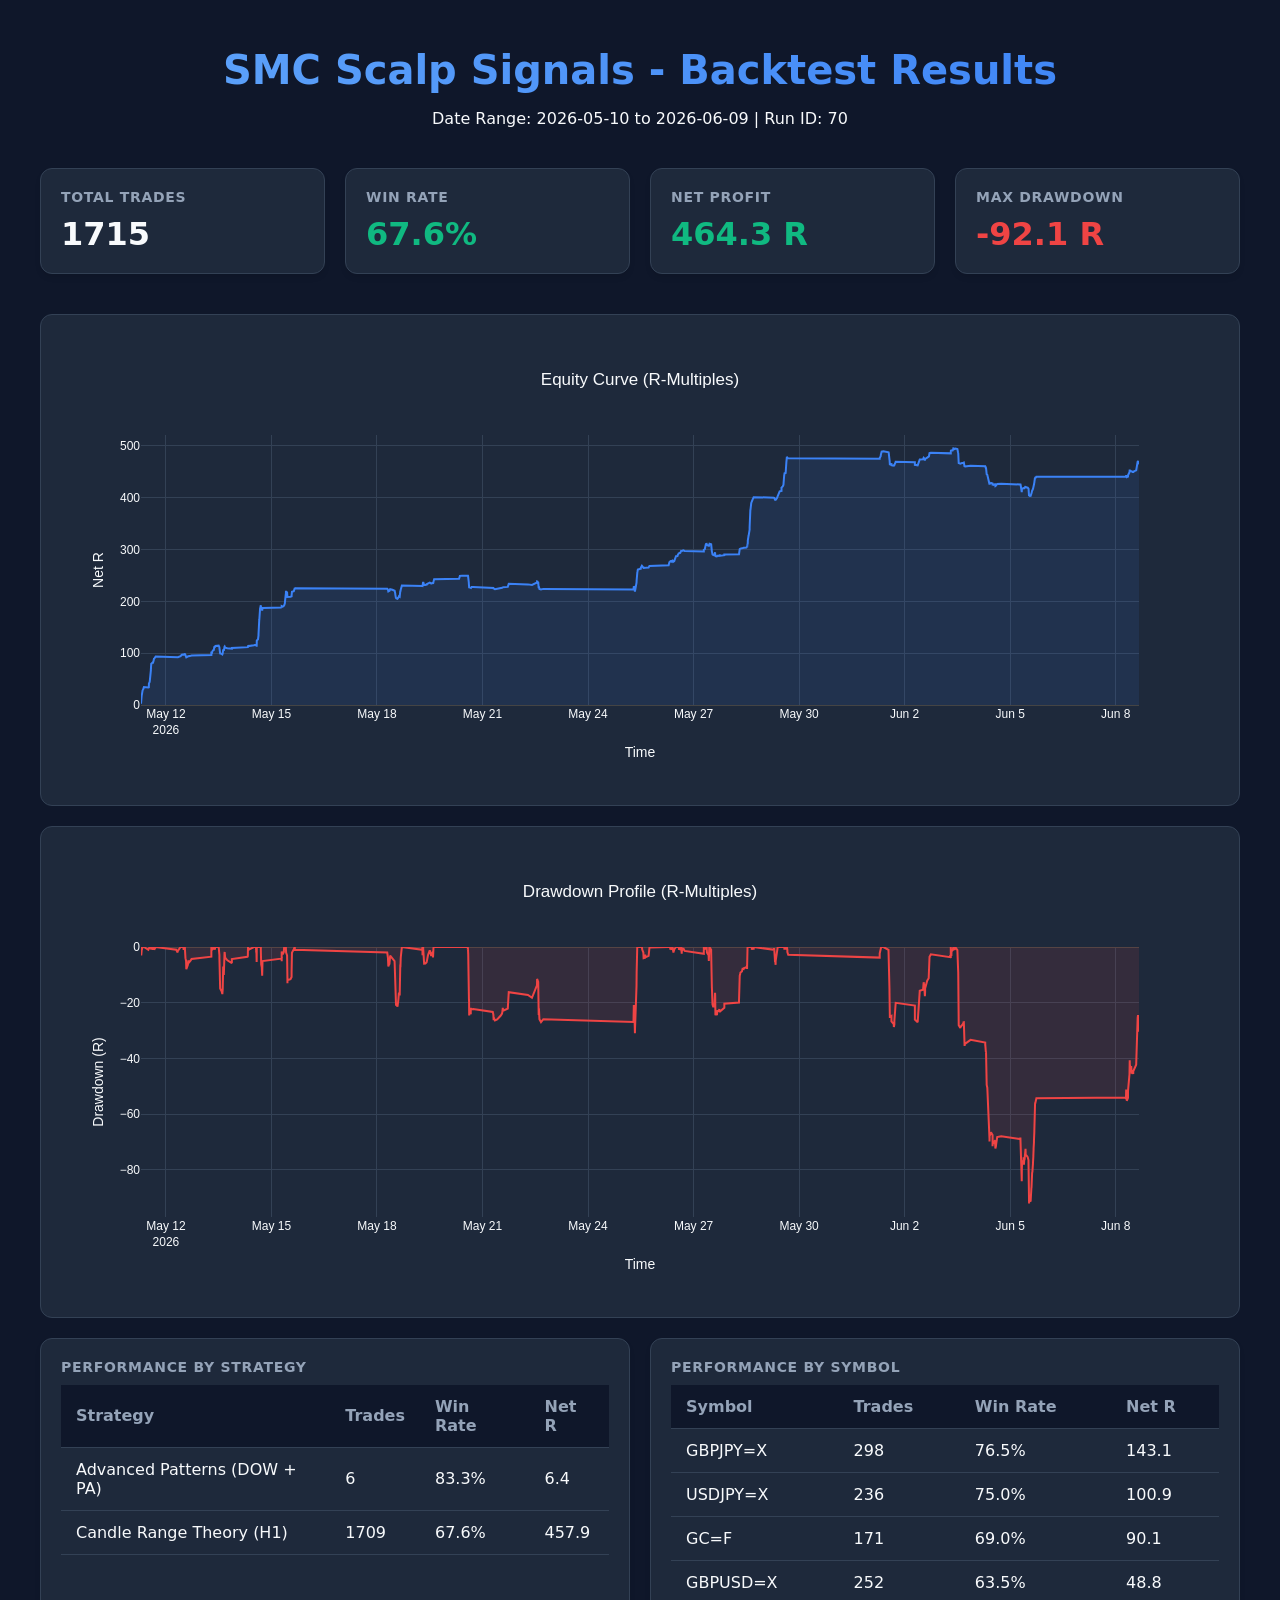
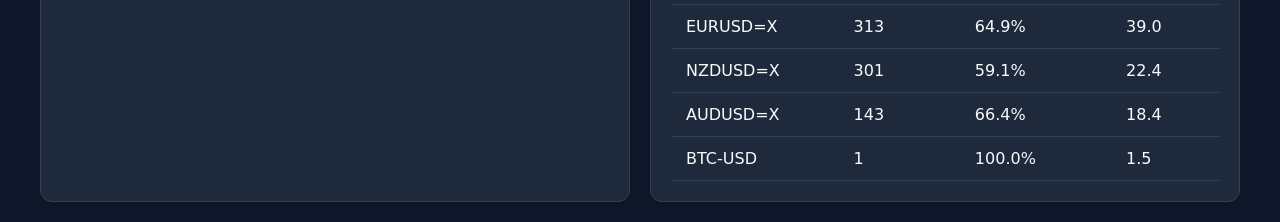
==== commit 72dfbe9e: "Bumping institutional audit baseline to Run 72 (+589.5R) and updating documentation v5.4.4-native" ====
--- a/backtest_dashboard.html
+++ b/backtest_dashboard.html
@@ -103,25 +103,25 @@
         <div class="container">
             <div class="header">
                 <h1>SMC Scalp Signals - Backtest Results</h1>
-                <p>Date Range: 2026-05-06 to 2026-06-05 | Run ID: 64</p>
+                <p>Date Range: 2026-05-10 to 2026-06-09 | Run ID: 70</p>
             </div>
 
             <div class="summary-cards">
                 <div class="card">
                     <h3>Total Trades</h3>
-                    <div class="value">1590</div>
+                    <div class="value">1715</div>
                 </div>
                 <div class="card">
                     <h3>Win Rate</h3>
-                    <div class="value success">68.3%</div>
+                    <div class="value success">67.6%</div>
                 </div>
                 <div class="card">
                     <h3>Net Profit</h3>
-                    <div class="value success">545.8 R</div>
+                    <div class="value success">464.3 R</div>
                 </div>
                 <div class="card">
                     <h3>Max Drawdown</h3>
-                    <div class="value danger">-53.8 R</div>
+                    <div class="value danger">-92.1 R</div>
                 </div>
             </div>
 
@@ -146,7 +146,7 @@
                             </tr>
                         </thead>
                         <tbody>
-                            <tr><td>Advanced Patterns (DOW + PA)</td><td>8</td><td>62.5%</td><td class='success'>4.4</td></tr><tr><td>Candle Range Theory (H1)</td><td>1582</td><td>68.3%</td><td class='success'>541.5</td></tr>
+                            <tr><td>Advanced Patterns (DOW + PA)</td><td>6</td><td>83.3%</td><td class='success'>6.4</td></tr><tr><td>Candle Range Theory (H1)</td><td>1709</td><td>67.6%</td><td class='success'>457.9</td></tr>
                         </tbody>
                     </table>
                 </div>
@@ -163,7 +163,7 @@
                             </tr>
                         </thead>
                         <tbody>
-                            <tr><td>GBPUSD=X</td><td>268</td><td>71.6%</td><td class='success'>129.3</td></tr><tr><td>GBPJPY=X</td><td>272</td><td>71.0%</td><td class='success'>111.2</td></tr><tr><td>GC=F</td><td>206</td><td>67.5%</td><td class='success'>91.9</td></tr><tr><td>USDJPY=X</td><td>184</td><td>72.3%</td><td class='success'>77.6</td></tr><tr><td>EURUSD=X</td><td>265</td><td>65.7%</td><td class='success'>51.6</td></tr><tr><td>AUDUSD=X</td><td>151</td><td>66.2%</td><td class='success'>41.9</td></tr><tr><td>NZDUSD=X</td><td>243</td><td>63.4%</td><td class='success'>40.7</td></tr><tr><td>BTC-USD</td><td>1</td><td>100.0%</td><td class='success'>1.5</td></tr>
+                            <tr><td>GBPJPY=X</td><td>298</td><td>76.5%</td><td class='success'>143.1</td></tr><tr><td>USDJPY=X</td><td>236</td><td>75.0%</td><td class='success'>100.9</td></tr><tr><td>GC=F</td><td>171</td><td>69.0%</td><td class='success'>90.1</td></tr><tr><td>GBPUSD=X</td><td>252</td><td>63.5%</td><td class='success'>48.8</td></tr><tr><td>EURUSD=X</td><td>313</td><td>64.9%</td><td class='success'>39.0</td></tr><tr><td>NZDUSD=X</td><td>301</td><td>59.1%</td><td class='success'>22.4</td></tr><tr><td>AUDUSD=X</td><td>143</td><td>66.4%</td><td class='success'>18.4</td></tr><tr><td>BTC-USD</td><td>1</td><td>100.0%</td><td class='success'>1.5</td></tr>
                         </tbody>
                     </table>
                 </div>
@@ -173,8 +173,8 @@
         <script>
             // Equity Curve
             const equityData = [{
-                x: ['2026-05-06T07:00:00+00:00', '2026-05-06T07:00:00+00:00', '2026-05-06T07:00:00+00:00', '2026-05-06T07:00:00+00:00', '2026-05-06T07:00:00+00:00', '2026-05-06T07:25:00+00:00', '2026-05-06T07:40:00+00:00', '2026-05-06T07:45:00+00:00', '2026-05-06T07:50:00+00:00', '2026-05-06T07:55:00+00:00', '2026-05-06T08:00:00+00:00', '2026-05-06T08:00:00+00:00', '2026-05-06T08:00:00+00:00', '2026-05-06T08:10:00+00:00', '2026-05-06T08:30:00+00:00', '2026-05-06T08:35:00+00:00', '2026-05-06T08:40:00+00:00', '2026-05-06T08:45:00+00:00', '2026-05-06T08:50:00+00:00', '2026-05-06T08:50:00+00:00', '2026-05-06T08:50:00+00:00', '2026-05-06T08:55:00+00:00', '2026-05-06T08:55:00+00:00', '2026-05-06T08:55:00+00:00', '2026-05-06T09:00:00+00:00', '2026-05-06T09:00:00+00:00', '2026-05-06T09:25:00+00:00', '2026-05-06T09:30:00+00:00', '2026-05-06T09:35:00+00:00', '2026-05-06T09:40:00+00:00', '2026-05-06T09:55:00+00:00', '2026-05-06T10:00:00+00:00', '2026-05-06T10:05:00+00:00', '2026-05-06T10:05:00+00:00', '2026-05-06T10:25:00+00:00', '2026-05-06T10:30:00+00:00', '2026-05-06T10:35:00+00:00', '2026-05-06T10:40:00+00:00', '2026-05-06T10:40:00+00:00', '2026-05-06T10:40:00+00:00', '2026-05-06T10:45:00+00:00', '2026-05-06T10:45:00+00:00', '2026-05-06T10:45:00+00:00', '2026-05-06T10:45:00+00:00', '2026-05-06T10:50:00+00:00', '2026-05-06T10:50:00+00:00', '2026-05-06T10:50:00+00:00', '2026-05-06T10:50:00+00:00', '2026-05-06T10:50:00+00:00', '2026-05-06T10:55:00+00:00', '2026-05-06T10:55:00+00:00', '2026-05-06T10:55:00+00:00', '2026-05-06T10:55:00+00:00', '2026-05-06T10:55:00+00:00', '2026-05-06T12:00:00+00:00', '2026-05-06T12:00:00+00:00', '2026-05-06T12:00:00+00:00', '2026-05-06T12:00:00+00:00', '2026-05-06T12:00:00+00:00', '2026-05-06T12:10:00+00:00', '2026-05-06T12:15:00+00:00', '2026-05-06T12:15:00+00:00', '2026-05-06T12:20:00+00:00', '2026-05-06T15:00:00+00:00', '2026-05-06T16:50:00+00:00', '2026-05-06T16:55:00+00:00', '2026-05-06T21:00:00+00:00', '2026-05-06T21:00:00+00:00', '2026-05-07T07:00:00+00:00', '2026-05-07T07:00:00+00:00', '2026-05-07T07:05:00+00:00', '2026-05-07T07:10:00+00:00', '2026-05-07T07:10:00+00:00', '2026-05-07T07:15:00+00:00', '2026-05-07T07:15:00+00:00', '2026-05-07T07:20:00+00:00', '2026-05-07T07:25:00+00:00', '2026-05-07T07:30:00+00:00', '2026-05-07T07:35:00+00:00', '2026-05-07T07:40:00+00:00', '2026-05-07T07:40:00+00:00', '2026-05-07T07:45:00+00:00', '2026-05-07T07:50:00+00:00', '2026-05-07T07:55:00+00:00', '2026-05-07T08:00:00+00:00', '2026-05-07T08:00:00+00:00', '2026-05-07T08:00:00+00:00', '2026-05-07T08:00:00+00:00', '2026-05-07T08:05:00+00:00', '2026-05-07T10:15:00+00:00', '2026-05-07T10:20:00+00:00', '2026-05-07T10:25:00+00:00', '2026-05-07T10:45:00+00:00', '2026-05-07T10:45:00+00:00', '2026-05-07T12:00:00+00:00', '2026-05-07T12:50:00+00:00', '2026-05-07T12:55:00+00:00', '2026-05-07T13:00:00+00:00', '2026-05-07T13:00:00+00:00', '2026-05-07T13:50:00+00:00', '2026-05-07T14:30:00+00:00', '2026-05-07T14:50:00+00:00', '2026-05-07T14:55:00+00:00', '2026-05-07T15:00:00+00:00', '2026-05-07T15:00:00+00:00', '2026-05-07T15:30:00+00:00', '2026-05-07T15:50:00+00:00', '2026-05-07T15:55:00+00:00', '2026-05-07T16:15:00+00:00', '2026-05-07T17:00:00+00:00', '2026-05-08T07:00:00+00:00', '2026-05-08T07:00:00+00:00', '2026-05-08T07:00:00+00:00', '2026-05-08T07:00:00+00:00', '2026-05-08T07:00:00+00:00', '2026-05-08T07:00:00+00:00', '2026-05-08T07:20:00+00:00', '2026-05-08T07:25:00+00:00', '2026-05-08T07:30:00+00:00', '2026-05-08T08:20:00+00:00', '2026-05-08T08:20:00+00:00', '2026-05-08T08:20:00+00:00', '2026-05-08T08:25:00+00:00', '2026-05-08T08:25:00+00:00', '2026-05-08T08:25:00+00:00', '2026-05-08T08:30:00+00:00', '2026-05-08T08:30:00+00:00', '2026-05-08T08:30:00+00:00', '2026-05-08T08:35:00+00:00', '2026-05-08T08:35:00+00:00', '2026-05-08T08:35:00+00:00', '2026-05-08T08:40:00+00:00', '2026-05-08T08:40:00+00:00', '2026-05-08T08:40:00+00:00', '2026-05-08T08:45:00+00:00', '2026-05-08T08:45:00+00:00', '2026-05-08T08:45:00+00:00', '2026-05-08T08:45:00+00:00', '2026-05-08T08:50:00+00:00', '2026-05-08T08:50:00+00:00', '2026-05-08T08:50:00+00:00', '2026-05-08T08:50:00+00:00', '2026-05-08T08:55:00+00:00', '2026-05-08T08:55:00+00:00', '2026-05-08T08:55:00+00:00', '2026-05-08T08:55:00+00:00', '2026-05-08T09:00:00+00:00', '2026-05-08T09:00:00+00:00', '2026-05-08T09:00:00+00:00', '2026-05-08T09:00:00+00:00', '2026-05-08T09:00:00+00:00', '2026-05-08T09:05:00+00:00', '2026-05-08T09:05:00+00:00', '2026-05-08T09:10:00+00:00', '2026-05-08T09:10:00+00:00', '2026-05-08T09:15:00+00:00', '2026-05-08T09:15:00+00:00', '2026-05-08T09:20:00+00:00', '2026-05-08T09:20:00+00:00', '2026-05-08T09:25:00+00:00', '2026-05-08T09:25:00+00:00', '2026-05-08T09:30:00+00:00', '2026-05-08T09:30:00+00:00', '2026-05-08T09:35:00+00:00', '2026-05-08T09:35:00+00:00', '2026-05-08T09:40:00+00:00', '2026-05-08T09:45:00+00:00', '2026-05-08T09:50:00+00:00', '2026-05-08T09:55:00+00:00', '2026-05-08T09:55:00+00:00', '2026-05-08T10:00:00+00:00', '2026-05-08T10:00:00+00:00', '2026-05-08T12:10:00+00:00', '2026-05-08T12:15:00+00:00', '2026-05-08T12:20:00+00:00', '2026-05-08T12:25:00+00:00', '2026-05-08T12:30:00+00:00', '2026-05-08T12:30:00+00:00', '2026-05-08T12:35:00+00:00', '2026-05-08T12:35:00+00:00', '2026-05-08T12:35:00+00:00', '2026-05-08T12:40:00+00:00', '2026-05-08T12:40:00+00:00', '2026-05-08T12:40:00+00:00', '2026-05-08T12:45:00+00:00', '2026-05-08T12:45:00+00:00', '2026-05-08T12:50:00+00:00', '2026-05-08T12:50:00+00:00', '2026-05-08T12:55:00+00:00', '2026-05-08T12:55:00+00:00', '2026-05-08T13:30:00+00:00', '2026-05-08T13:35:00+00:00', '2026-05-08T13:40:00+00:00', '2026-05-08T13:45:00+00:00', '2026-05-08T13:50:00+00:00', '2026-05-08T13:55:00+00:00', '2026-05-08T14:00:00+00:00', '2026-05-08T14:00:00+00:00', '2026-05-08T14:00:00+00:00', '2026-05-08T14:00:00+00:00', '2026-05-08T14:05:00+00:00', '2026-05-08T14:30:00+00:00', '2026-05-08T14:50:00+00:00', '2026-05-08T16:05:00+00:00', '2026-05-11T07:00:00+00:00', '2026-05-11T07:00:00+00:00', '2026-05-11T07:00:00+00:00', '2026-05-11T07:00:00+00:00', '2026-05-11T07:00:00+00:00', '2026-05-11T07:00:00+00:00', '2026-05-11T07:00:00+00:00', '2026-05-11T07:10:00+00:00', '2026-05-11T07:15:00+00:00', '2026-05-11T07:15:00+00:00', '2026-05-11T07:20:00+00:00', '2026-05-11T07:20:00+00:00', '2026-05-11T07:25:00+00:00', '2026-05-11T07:25:00+00:00', '2026-05-11T07:30:00+00:00', '2026-05-11T07:30:00+00:00', '2026-05-11T07:35:00+00:00', '2026-05-11T07:35:00+00:00', '2026-05-11T07:40:00+00:00', '2026-05-11T07:40:00+00:00', '2026-05-11T07:45:00+00:00', '2026-05-11T07:45:00+00:00', '2026-05-11T07:50:00+00:00', '2026-05-11T07:50:00+00:00', '2026-05-11T07:55:00+00:00', '2026-05-11T07:55:00+00:00', '2026-05-11T08:00:00+00:00', '2026-05-11T08:00:00+00:00', '2026-05-11T08:05:00+00:00', '2026-05-11T08:10:00+00:00', '2026-05-11T08:15:00+00:00', '2026-05-11T08:20:00+00:00', '2026-05-11T08:20:00+00:00', '2026-05-11T08:25:00+00:00', '2026-05-11T08:25:00+00:00', '2026-05-11T08:30:00+00:00', '2026-05-11T08:30:00+00:00', '2026-05-11T08:35:00+00:00', '2026-05-11T08:50:00+00:00', '2026-05-11T08:50:00+00:00', '2026-05-11T08:55:00+00:00', '2026-05-11T09:00:00+00:00', '2026-05-11T12:00:00+00:00', '2026-05-11T12:20:00+00:00', '2026-05-11T12:25:00+00:00', '2026-05-11T12:25:00+00:00', '2026-05-11T12:30:00+00:00', '2026-05-11T12:35:00+00:00', '2026-05-11T12:40:00+00:00', '2026-05-11T12:45:00+00:00', '2026-05-11T12:50:00+00:00', '2026-05-11T12:55:00+00:00', '2026-05-11T13:00:00+00:00', '2026-05-11T13:05:00+00:00', '2026-05-11T13:10:00+00:00', '2026-05-11T13:15:00+00:00', '2026-05-11T13:20:00+00:00', '2026-05-11T13:25:00+00:00', '2026-05-11T13:30:00+00:00', '2026-05-11T13:35:00+00:00', '2026-05-11T13:40:00+00:00', '2026-05-11T13:40:00+00:00', '2026-05-11T13:40:00+00:00', '2026-05-11T13:40:00+00:00', '2026-05-11T13:45:00+00:00', '2026-05-11T13:45:00+00:00', '2026-05-11T13:45:00+00:00', '2026-05-11T13:45:00+00:00', '2026-05-11T13:50:00+00:00', '2026-05-11T13:50:00+00:00', '2026-05-11T13:50:00+00:00', '2026-05-11T13:50:00+00:00', '2026-05-11T13:55:00+00:00', '2026-05-11T13:55:00+00:00', '2026-05-11T14:00:00+00:00', '2026-05-11T14:00:00+00:00', '2026-05-11T14:05:00+00:00', '2026-05-11T14:05:00+00:00', '2026-05-11T14:05:00+00:00', '2026-05-11T14:20:00+00:00', '2026-05-11T14:25:00+00:00', '2026-05-11T14:40:00+00:00', '2026-05-11T14:45:00+00:00', '2026-05-11T15:00:00+00:00', '2026-05-11T15:00:00+00:00', '2026-05-11T15:15:00+00:00', '2026-05-11T15:20:00+00:00', '2026-05-11T15:25:00+00:00', '2026-05-11T15:30:00+00:00', '2026-05-11T15:35:00+00:00', '2026-05-11T15:40:00+00:00', '2026-05-11T15:45:00+00:00', '2026-05-11T15:50:00+00:00', '2026-05-11T15:55:00+00:00', '2026-05-11T16:00:00+00:00', '2026-05-11T17:00:00+00:00', '2026-05-12T07:00:00+00:00', '2026-05-12T08:00:00+00:00', '2026-05-12T08:00:00+00:00', '2026-05-12T08:10:00+00:00', '2026-05-12T10:00:00+00:00', '2026-05-12T10:15:00+00:00', '2026-05-12T10:15:00+00:00', '2026-05-12T10:50:00+00:00', '2026-05-12T12:00:00+00:00', '2026-05-12T12:00:00+00:00', '2026-05-12T12:40:00+00:00', '2026-05-12T12:50:00+00:00', '2026-05-12T12:55:00+00:00', '2026-05-12T13:00:00+00:00', '2026-05-12T13:00:00+00:00', '2026-05-12T13:15:00+00:00', '2026-05-12T13:20:00+00:00', '2026-05-12T13:45:00+00:00', '2026-05-12T13:50:00+00:00', '2026-05-12T13:55:00+00:00', '2026-05-12T13:55:00+00:00', '2026-05-12T15:00:00+00:00', '2026-05-12T15:20:00+00:00', '2026-05-12T15:25:00+00:00', '2026-05-12T16:55:00+00:00', '2026-05-12T17:30:00+00:00', '2026-05-13T07:00:00+00:00', '2026-05-13T07:00:00+00:00', '2026-05-13T07:00:00+00:00', '2026-05-13T07:00:00+00:00', '2026-05-13T07:10:00+00:00', '2026-05-13T07:15:00+00:00', '2026-05-13T07:15:00+00:00', '2026-05-13T07:30:00+00:00', '2026-05-13T07:35:00+00:00', '2026-05-13T07:40:00+00:00', '2026-05-13T07:40:00+00:00', '2026-05-13T07:45:00+00:00', '2026-05-13T07:50:00+00:00', '2026-05-13T07:55:00+00:00', '2026-05-13T07:55:00+00:00', '2026-05-13T08:00:00+00:00', '2026-05-13T08:05:00+00:00', '2026-05-13T08:40:00+00:00', '2026-05-13T08:40:00+00:00', '2026-05-13T08:45:00+00:00', '2026-05-13T08:50:00+00:00', '2026-05-13T08:55:00+00:00', '2026-05-13T09:00:00+00:00', '2026-05-13T09:00:00+00:00', '2026-05-13T09:15:00+00:00', '2026-05-13T09:15:00+00:00', '2026-05-13T09:20:00+00:00', '2026-05-13T09:20:00+00:00', '2026-05-13T09:20:00+00:00', '2026-05-13T09:25:00+00:00', '2026-05-13T09:25:00+00:00', '2026-05-13T09:25:00+00:00', '2026-05-13T09:30:00+00:00', '2026-05-13T09:30:00+00:00', '2026-05-13T09:35:00+00:00', '2026-05-13T09:35:00+00:00', '2026-05-13T09:40:00+00:00', '2026-05-13T09:45:00+00:00', '2026-05-13T12:00:00+00:00', '2026-05-13T12:20:00+00:00', '2026-05-13T12:25:00+00:00', '2026-05-13T12:30:00+00:00', '2026-05-13T12:30:00+00:00', '2026-05-13T12:30:00+00:00', '2026-05-13T12:35:00+00:00', '2026-05-13T12:35:00+00:00', '2026-05-13T12:40:00+00:00', '2026-05-13T12:40:00+00:00', '2026-05-13T12:45:00+00:00', '2026-05-13T12:45:00+00:00', '2026-05-13T12:50:00+00:00', '2026-05-13T12:55:00+00:00', '2026-05-13T13:00:00+00:00', '2026-05-13T14:00:00+00:00', '2026-05-13T14:30:00+00:00', '2026-05-13T14:45:00+00:00', '2026-05-13T14:45:00+00:00', '2026-05-13T14:50:00+00:00', '2026-05-13T14:55:00+00:00', '2026-05-13T15:00:00+00:00', '2026-05-13T15:05:00+00:00', '2026-05-13T15:05:00+00:00', '2026-05-13T15:05:00+00:00', '2026-05-13T15:10:00+00:00', '2026-05-13T15:10:00+00:00', '2026-05-13T15:20:00+00:00', '2026-05-13T15:20:00+00:00', '2026-05-13T15:25:00+00:00', '2026-05-13T15:25:00+00:00', '2026-05-13T15:30:00+00:00', '2026-05-13T15:30:00+00:00', '2026-05-13T15:35:00+00:00', '2026-05-13T15:35:00+00:00', '2026-05-13T15:35:00+00:00', '2026-05-13T15:35:00+00:00', '2026-05-13T15:40:00+00:00', '2026-05-13T15:40:00+00:00', '2026-05-13T15:40:00+00:00', '2026-05-13T15:40:00+00:00', '2026-05-13T15:45:00+00:00', '2026-05-13T15:45:00+00:00', '2026-05-13T15:45:00+00:00', '2026-05-13T15:45:00+00:00', '2026-05-13T15:50:00+00:00', '2026-05-13T15:50:00+00:00', '2026-05-13T15:50:00+00:00', '2026-05-13T15:55:00+00:00', '2026-05-13T15:55:00+00:00', '2026-05-13T15:55:00+00:00', '2026-05-13T16:00:00+00:00', '2026-05-13T16:00:00+00:00', '2026-05-13T16:05:00+00:00', '2026-05-13T16:25:00+00:00', '2026-05-13T16:30:00+00:00', '2026-05-13T17:55:00+00:00', '2026-05-13T21:00:00+00:00', '2026-05-13T21:00:00+00:00', '2026-05-14T07:00:00+00:00', '2026-05-14T07:00:00+00:00', '2026-05-14T07:25:00+00:00', '2026-05-14T07:30:00+00:00', '2026-05-14T07:35:00+00:00', '2026-05-14T07:40:00+00:00', '2026-05-14T07:45:00+00:00', '2026-05-14T07:50:00+00:00', '2026-05-14T07:55:00+00:00', '2026-05-14T08:00:00+00:00', '2026-05-14T08:00:00+00:00', '2026-05-14T08:25:00+00:00', '2026-05-14T12:00:00+00:00', '2026-05-14T13:20:00+00:00', '2026-05-14T13:25:00+00:00', '2026-05-14T13:30:00+00:00', '2026-05-14T13:30:00+00:00', '2026-05-14T13:35:00+00:00', '2026-05-14T13:35:00+00:00', '2026-05-14T13:35:00+00:00', '2026-05-14T13:35:00+00:00', '2026-05-14T13:40:00+00:00', '2026-05-14T13:40:00+00:00', '2026-05-14T13:40:00+00:00', '2026-05-14T13:40:00+00:00', '2026-05-14T13:40:00+00:00', '2026-05-14T13:40:00+00:00', '2026-05-14T13:45:00+00:00', '2026-05-14T13:45:00+00:00', '2026-05-14T13:45:00+00:00', '2026-05-14T13:45:00+00:00', '2026-05-14T13:45:00+00:00', '2026-05-14T13:45:00+00:00', '2026-05-14T13:50:00+00:00', '2026-05-14T13:50:00+00:00', '2026-05-14T13:50:00+00:00', '2026-05-14T13:50:00+00:00', '2026-05-14T13:50:00+00:00', '2026-05-14T13:55:00+00:00', '2026-05-14T13:55:00+00:00', '2026-05-14T13:55:00+00:00', '2026-05-14T13:55:00+00:00', '2026-05-14T13:55:00+00:00', '2026-05-14T14:00:00+00:00', '2026-05-14T14:00:00+00:00', '2026-05-14T14:00:00+00:00', '2026-05-14T14:50:00+00:00', '2026-05-14T14:55:00+00:00', '2026-05-14T15:00:00+00:00', '2026-05-14T15:00:00+00:00', '2026-05-14T15:00:00+00:00', '2026-05-14T15:05:00+00:00', '2026-05-14T15:05:00+00:00', '2026-05-14T15:10:00+00:00', '2026-05-14T15:10:00+00:00', '2026-05-14T15:10:00+00:00', '2026-05-14T15:15:00+00:00', '2026-05-14T15:15:00+00:00', '2026-05-14T15:20:00+00:00', '2026-05-14T15:25:00+00:00', '2026-05-14T15:25:00+00:00', '2026-05-14T15:30:00+00:00', '2026-05-14T15:30:00+00:00', '2026-05-14T15:35:00+00:00', '2026-05-14T15:35:00+00:00', '2026-05-14T15:35:00+00:00', '2026-05-14T15:40:00+00:00', '2026-05-14T15:40:00+00:00', '2026-05-14T15:40:00+00:00', '2026-05-14T15:45:00+00:00', '2026-05-14T15:45:00+00:00', '2026-05-14T15:50:00+00:00', '2026-05-14T16:00:00+00:00', '2026-05-14T16:00:00+00:00', '2026-05-14T16:00:00+00:00', '2026-05-14T16:05:00+00:00', '2026-05-14T16:05:00+00:00', '2026-05-14T16:10:00+00:00', '2026-05-14T16:10:00+00:00', '2026-05-14T16:15:00+00:00', '2026-05-14T16:15:00+00:00', '2026-05-14T16:20:00+00:00', '2026-05-14T16:20:00+00:00', '2026-05-14T16:20:00+00:00', '2026-05-14T16:25:00+00:00', '2026-05-14T16:25:00+00:00', '2026-05-14T16:30:00+00:00', '2026-05-14T16:30:00+00:00', '2026-05-14T16:35:00+00:00', '2026-05-14T16:35:00+00:00', '2026-05-14T16:40:00+00:00', '2026-05-14T16:40:00+00:00', '2026-05-14T16:45:00+00:00', '2026-05-14T16:45:00+00:00', '2026-05-14T16:45:00+00:00', '2026-05-14T16:50:00+00:00', '2026-05-14T16:50:00+00:00', '2026-05-14T16:50:00+00:00', '2026-05-14T16:55:00+00:00', '2026-05-14T16:55:00+00:00', '2026-05-14T16:55:00+00:00', '2026-05-14T17:00:00+00:00', '2026-05-14T17:25:00+00:00', '2026-05-14T17:30:00+00:00', '2026-05-14T17:35:00+00:00', '2026-05-14T17:40:00+00:00', '2026-05-14T17:45:00+00:00', '2026-05-14T17:50:00+00:00', '2026-05-14T17:55:00+00:00', '2026-05-15T07:00:00+00:00', '2026-05-15T07:00:00+00:00', '2026-05-15T07:00:00+00:00', '2026-05-15T07:00:00+00:00', '2026-05-15T07:00:00+00:00', '2026-05-15T07:00:00+00:00', '2026-05-15T07:45:00+00:00', '2026-05-15T08:05:00+00:00', '2026-05-15T08:10:00+00:00', '2026-05-15T08:15:00+00:00', '2026-05-15T08:20:00+00:00', '2026-05-15T08:25:00+00:00', '2026-05-15T08:30:00+00:00', '2026-05-15T08:30:00+00:00', '2026-05-15T08:30:00+00:00', '2026-05-15T08:35:00+00:00', '2026-05-15T08:35:00+00:00', '2026-05-15T08:35:00+00:00', '2026-05-15T08:40:00+00:00', '2026-05-15T08:40:00+00:00', '2026-05-15T08:40:00+00:00', '2026-05-15T08:45:00+00:00', '2026-05-15T08:45:00+00:00', '2026-05-15T08:45:00+00:00', '2026-05-15T08:50:00+00:00', '2026-05-15T08:55:00+00:00', '2026-05-15T08:55:00+00:00', '2026-05-15T09:00:00+00:00', '2026-05-15T09:00:00+00:00', '2026-05-15T09:05:00+00:00', '2026-05-15T09:05:00+00:00', '2026-05-15T09:05:00+00:00', '2026-05-15T09:10:00+00:00', '2026-05-15T09:10:00+00:00', '2026-05-15T09:10:00+00:00', '2026-05-15T09:10:00+00:00', '2026-05-15T09:15:00+00:00', '2026-05-15T09:15:00+00:00', '2026-05-15T09:15:00+00:00', '2026-05-15T09:15:00+00:00', '2026-05-15T09:15:00+00:00', '2026-05-15T09:20:00+00:00', '2026-05-15T09:20:00+00:00', '2026-05-15T09:20:00+00:00', '2026-05-15T09:20:00+00:00', '2026-05-15T09:25:00+00:00', '2026-05-15T09:25:00+00:00', '2026-05-15T09:25:00+00:00', '2026-05-15T09:25:00+00:00', '2026-05-15T09:30:00+00:00', '2026-05-15T09:30:00+00:00', '2026-05-15T09:30:00+00:00', '2026-05-15T09:35:00+00:00', '2026-05-15T09:40:00+00:00', '2026-05-15T09:45:00+00:00', '2026-05-15T09:45:00+00:00', '2026-05-15T09:50:00+00:00', '2026-05-15T09:50:00+00:00', '2026-05-15T09:50:00+00:00', '2026-05-15T09:55:00+00:00', '2026-05-15T09:55:00+00:00', '2026-05-15T09:55:00+00:00', '2026-05-15T09:55:00+00:00', '2026-05-15T10:00:00+00:00', '2026-05-15T10:00:00+00:00', '2026-05-15T10:40:00+00:00', '2026-05-15T10:45:00+00:00', '2026-05-15T10:45:00+00:00', '2026-05-15T10:45:00+00:00', '2026-05-15T10:50:00+00:00', '2026-05-15T10:50:00+00:00', '2026-05-15T10:50:00+00:00', '2026-05-15T10:50:00+00:00', '2026-05-15T10:50:00+00:00', '2026-05-15T10:55:00+00:00', '2026-05-15T10:55:00+00:00', '2026-05-15T10:55:00+00:00', '2026-05-15T10:55:00+00:00', '2026-05-15T10:55:00+00:00', '2026-05-15T13:00:00+00:00', '2026-05-15T13:15:00+00:00', '2026-05-15T13:45:00+00:00', '2026-05-15T13:45:00+00:00', '2026-05-15T13:45:00+00:00', '2026-05-15T13:50:00+00:00', '2026-05-15T13:50:00+00:00', '2026-05-15T13:55:00+00:00', '2026-05-15T13:55:00+00:00', '2026-05-15T14:00:00+00:00', '2026-05-15T14:00:00+00:00', '2026-05-15T15:15:00+00:00', '2026-05-15T15:20:00+00:00', '2026-05-15T15:20:00+00:00', '2026-05-15T15:25:00+00:00', '2026-05-15T15:25:00+00:00', '2026-05-15T15:30:00+00:00', '2026-05-15T15:35:00+00:00', '2026-05-15T15:40:00+00:00', '2026-05-15T15:55:00+00:00', '2026-05-15T16:00:00+00:00', '2026-05-15T16:00:00+00:00', '2026-05-18T07:00:00+00:00', '2026-05-18T07:30:00+00:00', '2026-05-18T07:30:00+00:00', '2026-05-18T07:35:00+00:00', '2026-05-18T07:40:00+00:00', '2026-05-18T07:45:00+00:00', '2026-05-18T08:00:00+00:00', '2026-05-18T08:30:00+00:00', '2026-05-18T08:35:00+00:00', '2026-05-18T08:40:00+00:00', '2026-05-18T08:45:00+00:00', '2026-05-18T08:50:00+00:00', '2026-05-18T08:55:00+00:00', '2026-05-18T09:00:00+00:00', '2026-05-18T10:30:00+00:00', '2026-05-18T12:00:00+00:00', '2026-05-18T12:05:00+00:00', '2026-05-18T12:10:00+00:00', '2026-05-18T12:20:00+00:00', '2026-05-18T12:20:00+00:00', '2026-05-18T12:25:00+00:00', '2026-05-18T12:25:00+00:00', '2026-05-18T12:30:00+00:00', '2026-05-18T12:30:00+00:00', '2026-05-18T12:35:00+00:00', '2026-05-18T12:35:00+00:00', '2026-05-18T12:40:00+00:00', '2026-05-18T12:40:00+00:00', '2026-05-18T12:45:00+00:00', '2026-05-18T12:50:00+00:00', '2026-05-18T12:55:00+00:00', '2026-05-18T13:00:00+00:00', '2026-05-18T13:00:00+00:00', '2026-05-18T14:00:00+00:00', '2026-05-18T14:15:00+00:00', '2026-05-18T14:20:00+00:00', '2026-05-18T14:25:00+00:00', '2026-05-18T14:30:00+00:00', '2026-05-18T14:35:00+00:00', '2026-05-18T14:40:00+00:00', '2026-05-18T14:45:00+00:00', '2026-05-18T14:50:00+00:00', '2026-05-18T14:55:00+00:00', '2026-05-18T15:00:00+00:00', '2026-05-18T15:30:00+00:00', '2026-05-18T15:35:00+00:00', '2026-05-18T15:40:00+00:00', '2026-05-18T15:45:00+00:00', '2026-05-18T15:45:00+00:00', '2026-05-18T15:50:00+00:00', '2026-05-18T15:55:00+00:00', '2026-05-18T16:00:00+00:00', '2026-05-18T16:00:00+00:00', '2026-05-18T16:05:00+00:00', '2026-05-18T16:10:00+00:00', '2026-05-18T16:15:00+00:00', '2026-05-18T16:20:00+00:00', '2026-05-18T16:25:00+00:00', '2026-05-18T16:30:00+00:00', '2026-05-18T16:35:00+00:00', '2026-05-18T16:40:00+00:00', '2026-05-18T16:45:00+00:00', '2026-05-18T16:50:00+00:00', '2026-05-18T16:55:00+00:00', '2026-05-18T17:35:00+00:00', '2026-05-19T07:00:00+00:00', '2026-05-19T07:00:00+00:00', '2026-05-19T07:00:00+00:00', '2026-05-19T07:00:00+00:00', '2026-05-19T07:05:00+00:00', '2026-05-19T07:05:00+00:00', '2026-05-19T07:10:00+00:00', '2026-05-19T07:10:00+00:00', '2026-05-19T07:15:00+00:00', '2026-05-19T07:15:00+00:00', '2026-05-19T07:20:00+00:00', '2026-05-19T07:20:00+00:00', '2026-05-19T07:25:00+00:00', '2026-05-19T07:25:00+00:00', '2026-05-19T07:30:00+00:00', '2026-05-19T07:30:00+00:00', '2026-05-19T07:45:00+00:00', '2026-05-19T07:50:00+00:00', '2026-05-19T07:55:00+00:00', '2026-05-19T08:10:00+00:00', '2026-05-19T09:00:00+00:00', '2026-05-19T09:15:00+00:00', '2026-05-19T09:20:00+00:00', '2026-05-19T09:25:00+00:00', '2026-05-19T09:30:00+00:00', '2026-05-19T09:35:00+00:00', '2026-05-19T09:40:00+00:00', '2026-05-19T09:45:00+00:00', '2026-05-19T09:50:00+00:00', '2026-05-19T10:00:00+00:00', '2026-05-19T10:10:00+00:00', '2026-05-19T10:40:00+00:00', '2026-05-19T10:45:00+00:00', '2026-05-19T10:50:00+00:00', '2026-05-19T12:00:00+00:00', '2026-05-19T12:40:00+00:00', '2026-05-19T13:00:00+00:00', '2026-05-19T14:00:00+00:00', '2026-05-19T14:00:00+00:00', '2026-05-19T14:15:00+00:00', '2026-05-19T14:25:00+00:00', '2026-05-19T14:30:00+00:00', '2026-05-19T14:35:00+00:00', '2026-05-19T14:55:00+00:00', '2026-05-19T15:00:00+00:00', '2026-05-20T08:00:00+00:00', '2026-05-20T08:10:00+00:00', '2026-05-20T08:15:00+00:00', '2026-05-20T08:20:00+00:00', '2026-05-20T08:25:00+00:00', '2026-05-20T08:30:00+00:00', '2026-05-20T08:35:00+00:00', '2026-05-20T10:00:00+00:00', '2026-05-20T14:00:00+00:00', '2026-05-20T14:00:00+00:00', '2026-05-20T14:05:00+00:00', '2026-05-20T14:10:00+00:00', '2026-05-20T14:15:00+00:00', '2026-05-20T14:15:00+00:00', '2026-05-20T14:15:00+00:00', '2026-05-20T14:20:00+00:00', '2026-05-20T14:20:00+00:00', '2026-05-20T14:20:00+00:00', '2026-05-20T14:25:00+00:00', '2026-05-20T14:25:00+00:00', '2026-05-20T14:25:00+00:00', '2026-05-20T14:30:00+00:00', '2026-05-20T14:30:00+00:00', '2026-05-20T14:30:00+00:00', '2026-05-20T14:35:00+00:00', '2026-05-20T14:35:00+00:00', '2026-05-20T14:35:00+00:00', '2026-05-20T14:40:00+00:00', '2026-05-20T14:40:00+00:00', '2026-05-20T14:40:00+00:00', '2026-05-20T14:45:00+00:00', '2026-05-20T14:45:00+00:00', '2026-05-20T14:45:00+00:00', '2026-05-20T14:50:00+00:00', '2026-05-20T14:50:00+00:00', '2026-05-20T14:50:00+00:00', '2026-05-20T14:55:00+00:00', '2026-05-20T14:55:00+00:00', '2026-05-20T14:55:00+00:00', '2026-05-20T15:00:00+00:00', '2026-05-20T16:00:00+00:00', '2026-05-20T16:00:00+00:00', '2026-05-20T16:00:00+00:00', '2026-05-20T16:00:00+00:00', '2026-05-20T16:00:00+00:00', '2026-05-20T16:00:00+00:00', '2026-05-20T16:05:00+00:00', '2026-05-20T17:35:00+00:00', '2026-05-21T07:00:00+00:00', '2026-05-21T07:25:00+00:00', '2026-05-21T07:30:00+00:00', '2026-05-21T07:35:00+00:00', '2026-05-21T07:40:00+00:00', '2026-05-21T08:30:00+00:00', '2026-05-21T10:05:00+00:00', '2026-05-21T12:20:00+00:00', '2026-05-21T13:20:00+00:00', '2026-05-21T13:40:00+00:00', '2026-05-21T13:45:00+00:00', '2026-05-21T13:50:00+00:00', '2026-05-21T14:05:00+00:00', '2026-05-21T17:15:00+00:00', '2026-05-21T17:20:00+00:00', '2026-05-21T17:25:00+00:00', '2026-05-21T17:30:00+00:00', '2026-05-21T17:35:00+00:00', '2026-05-21T17:40:00+00:00', '2026-05-21T17:45:00+00:00', '2026-05-21T17:50:00+00:00', '2026-05-21T17:55:00+00:00', '2026-05-22T07:00:00+00:00', '2026-05-22T09:45:00+00:00', '2026-05-22T13:00:00+00:00', '2026-05-22T13:05:00+00:00', '2026-05-22T13:10:00+00:00', '2026-05-22T13:10:00+00:00', '2026-05-22T13:15:00+00:00', '2026-05-22T14:00:00+00:00', '2026-05-22T14:00:00+00:00', '2026-05-22T14:00:00+00:00', '2026-05-22T14:00:00+00:00', '2026-05-22T14:05:00+00:00', '2026-05-22T14:05:00+00:00', '2026-05-22T14:05:00+00:00', '2026-05-22T14:10:00+00:00', '2026-05-22T14:10:00+00:00', '2026-05-22T14:10:00+00:00', '2026-05-22T14:15:00+00:00', '2026-05-22T14:15:00+00:00', '2026-05-22T14:15:00+00:00', '2026-05-22T14:25:00+00:00', '2026-05-22T14:25:00+00:00', '2026-05-22T14:25:00+00:00', '2026-05-22T14:30:00+00:00', '2026-05-22T14:35:00+00:00', '2026-05-22T14:40:00+00:00', '2026-05-22T14:45:00+00:00', '2026-05-22T14:50:00+00:00', '2026-05-22T15:55:00+00:00', '2026-05-22T17:30:00+00:00', '2026-05-25T07:00:00+00:00', '2026-05-25T07:00:00+00:00', '2026-05-25T07:00:00+00:00', '2026-05-25T07:10:00+00:00', '2026-05-25T07:10:00+00:00', '2026-05-25T07:15:00+00:00', '2026-05-25T07:15:00+00:00', '2026-05-25T07:15:00+00:00', '2026-05-25T07:20:00+00:00', '2026-05-25T07:20:00+00:00', '2026-05-25T07:25:00+00:00', '2026-05-25T07:25:00+00:00', '2026-05-25T07:30:00+00:00', '2026-05-25T07:30:00+00:00', '2026-05-25T07:35:00+00:00', '2026-05-25T07:35:00+00:00', '2026-05-25T07:40:00+00:00', '2026-05-25T07:40:00+00:00', '2026-05-25T07:45:00+00:00', '2026-05-25T07:45:00+00:00', '2026-05-25T07:50:00+00:00', '2026-05-25T07:50:00+00:00', '2026-05-25T07:55:00+00:00', '2026-05-25T07:55:00+00:00', '2026-05-25T07:55:00+00:00', '2026-05-25T08:00:00+00:00', '2026-05-25T08:00:00+00:00', '2026-05-25T08:05:00+00:00', '2026-05-25T08:05:00+00:00', '2026-05-25T08:05:00+00:00', '2026-05-25T08:10:00+00:00', '2026-05-25T08:15:00+00:00', '2026-05-25T08:20:00+00:00', '2026-05-25T08:30:00+00:00', '2026-05-25T08:35:00+00:00', '2026-05-25T08:40:00+00:00', '2026-05-25T08:45:00+00:00', '2026-05-25T08:50:00+00:00', '2026-05-25T08:55:00+00:00', '2026-05-25T09:00:00+00:00', '2026-05-25T09:05:00+00:00', '2026-05-25T09:10:00+00:00', '2026-05-25T09:10:00+00:00', '2026-05-25T09:15:00+00:00', '2026-05-25T09:20:00+00:00', '2026-05-25T09:25:00+00:00', '2026-05-25T09:30:00+00:00', '2026-05-25T09:55:00+00:00', '2026-05-25T09:55:00+00:00', '2026-05-25T10:00:00+00:00', '2026-05-25T12:00:00+00:00', '2026-05-25T12:00:00+00:00', '2026-05-25T12:00:00+00:00', '2026-05-25T12:45:00+00:00', '2026-05-25T13:00:00+00:00', '2026-05-25T13:45:00+00:00', '2026-05-25T13:50:00+00:00', '2026-05-25T13:55:00+00:00', '2026-05-25T14:55:00+00:00', '2026-05-25T15:00:00+00:00', '2026-05-25T15:10:00+00:00', '2026-05-25T17:20:00+00:00', '2026-05-25T17:25:00+00:00', '2026-05-25T17:35:00+00:00', '2026-05-25T17:40:00+00:00', '2026-05-25T17:45:00+00:00', '2026-05-25T17:45:00+00:00', '2026-05-25T17:50:00+00:00', '2026-05-25T17:55:00+00:00', '2026-05-26T07:00:00+00:00', '2026-05-26T07:00:00+00:00', '2026-05-26T07:00:00+00:00', '2026-05-26T07:30:00+00:00', '2026-05-26T07:35:00+00:00', '2026-05-26T07:40:00+00:00', '2026-05-26T08:00:00+00:00', '2026-05-26T08:10:00+00:00', '2026-05-26T08:15:00+00:00', '2026-05-26T09:00:00+00:00', '2026-05-26T09:00:00+00:00', '2026-05-26T09:40:00+00:00', '2026-05-26T09:45:00+00:00', '2026-05-26T10:20:00+00:00', '2026-05-26T10:50:00+00:00', '2026-05-26T12:00:00+00:00', '2026-05-26T13:10:00+00:00', '2026-05-26T13:10:00+00:00', '2026-05-26T13:20:00+00:00', '2026-05-26T13:30:00+00:00', '2026-05-26T13:40:00+00:00', '2026-05-26T13:45:00+00:00', '2026-05-26T13:50:00+00:00', '2026-05-26T13:50:00+00:00', '2026-05-26T13:50:00+00:00', '2026-05-26T13:55:00+00:00', '2026-05-26T13:55:00+00:00', '2026-05-26T14:00:00+00:00', '2026-05-26T14:00:00+00:00', '2026-05-26T14:00:00+00:00', '2026-05-26T14:55:00+00:00', '2026-05-26T15:00:00+00:00', '2026-05-26T15:15:00+00:00', '2026-05-26T15:20:00+00:00', '2026-05-26T15:20:00+00:00', '2026-05-26T15:25:00+00:00', '2026-05-26T15:25:00+00:00', '2026-05-26T15:30:00+00:00', '2026-05-26T15:30:00+00:00', '2026-05-26T15:35:00+00:00', '2026-05-26T15:35:00+00:00', '2026-05-26T15:40:00+00:00', '2026-05-26T15:40:00+00:00', '2026-05-26T15:45:00+00:00', '2026-05-26T15:50:00+00:00', '2026-05-26T15:55:00+00:00', '2026-05-26T16:00:00+00:00', '2026-05-26T16:00:00+00:00', '2026-05-26T17:10:00+00:00', '2026-05-27T07:00:00+00:00', '2026-05-27T07:00:00+00:00', '2026-05-27T07:00:00+00:00', '2026-05-27T07:00:00+00:00', '2026-05-27T07:00:00+00:00', '2026-05-27T07:40:00+00:00', '2026-05-27T07:45:00+00:00', '2026-05-27T07:45:00+00:00', '2026-05-27T07:50:00+00:00', '2026-05-27T07:50:00+00:00', '2026-05-27T07:55:00+00:00', '2026-05-27T07:55:00+00:00', '2026-05-27T08:00:00+00:00', '2026-05-27T08:00:00+00:00', '2026-05-27T08:00:00+00:00', '2026-05-27T08:15:00+00:00', '2026-05-27T08:20:00+00:00', '2026-05-27T08:25:00+00:00', '2026-05-27T08:30:00+00:00', '2026-05-27T08:35:00+00:00', '2026-05-27T08:40:00+00:00', '2026-05-27T08:45:00+00:00', '2026-05-27T08:50:00+00:00', '2026-05-27T08:55:00+00:00', '2026-05-27T09:00:00+00:00', '2026-05-27T09:10:00+00:00', '2026-05-27T10:15:00+00:00', '2026-05-27T10:15:00+00:00', '2026-05-27T10:20:00+00:00', '2026-05-27T10:20:00+00:00', '2026-05-27T10:25:00+00:00', '2026-05-27T10:25:00+00:00', '2026-05-27T10:25:00+00:00', '2026-05-27T10:30:00+00:00', '2026-05-27T10:30:00+00:00', '2026-05-27T10:30:00+00:00', '2026-05-27T10:35:00+00:00', '2026-05-27T10:35:00+00:00', '2026-05-27T10:35:00+00:00', '2026-05-27T10:40:00+00:00', '2026-05-27T10:40:00+00:00', '2026-05-27T10:40:00+00:00', '2026-05-27T10:45:00+00:00', '2026-05-27T10:45:00+00:00', '2026-05-27T10:45:00+00:00', '2026-05-27T10:50:00+00:00', '2026-05-27T10:50:00+00:00', '2026-05-27T10:55:00+00:00', '2026-05-27T12:00:00+00:00', '2026-05-27T12:00:00+00:00', '2026-05-27T12:00:00+00:00', '2026-05-27T12:00:00+00:00', '2026-05-27T12:10:00+00:00', '2026-05-27T12:15:00+00:00', '2026-05-27T12:20:00+00:00', '2026-05-27T12:20:00+00:00', '2026-05-27T12:20:00+00:00', '2026-05-27T12:20:00+00:00', '2026-05-27T12:25:00+00:00', '2026-05-27T12:25:00+00:00', '2026-05-27T12:25:00+00:00', '2026-05-27T12:25:00+00:00', '2026-05-27T12:30:00+00:00', '2026-05-27T12:30:00+00:00', '2026-05-27T12:30:00+00:00', '2026-05-27T12:30:00+00:00', '2026-05-27T12:35:00+00:00', '2026-05-27T12:35:00+00:00', '2026-05-27T12:35:00+00:00', '2026-05-27T12:40:00+00:00', '2026-05-27T12:40:00+00:00', '2026-05-27T12:45:00+00:00', '2026-05-27T12:50:00+00:00', '2026-05-27T12:55:00+00:00', '2026-05-27T13:30:00+00:00', '2026-05-27T14:00:00+00:00', '2026-05-27T14:10:00+00:00', '2026-05-27T14:10:00+00:00', '2026-05-27T14:15:00+00:00', '2026-05-27T14:20:00+00:00', '2026-05-27T14:35:00+00:00', '2026-05-27T14:35:00+00:00', '2026-05-27T14:40:00+00:00', '2026-05-27T14:45:00+00:00', '2026-05-27T14:45:00+00:00', '2026-05-27T14:45:00+00:00', '2026-05-27T14:50:00+00:00', '2026-05-27T14:50:00+00:00', '2026-05-27T14:50:00+00:00', '2026-05-27T14:55:00+00:00', '2026-05-27T14:55:00+00:00', '2026-05-27T14:55:00+00:00', '2026-05-27T14:55:00+00:00', '2026-05-27T14:55:00+00:00', '2026-05-27T15:00:00+00:00', '2026-05-27T15:00:00+00:00', '2026-05-27T15:00:00+00:00', '2026-05-27T16:00:00+00:00', '2026-05-27T16:00:00+00:00', '2026-05-27T16:00:00+00:00', '2026-05-27T16:05:00+00:00', '2026-05-27T17:05:00+00:00', '2026-05-27T17:10:00+00:00', '2026-05-27T17:10:00+00:00', '2026-05-27T17:15:00+00:00', '2026-05-27T17:15:00+00:00', '2026-05-27T17:20:00+00:00', '2026-05-27T17:20:00+00:00', '2026-05-27T17:25:00+00:00', '2026-05-27T17:30:00+00:00', '2026-05-27T17:30:00+00:00', '2026-05-27T17:35:00+00:00', '2026-05-27T17:35:00+00:00', '2026-05-27T17:40:00+00:00', '2026-05-27T17:40:00+00:00', '2026-05-27T17:40:00+00:00', '2026-05-27T21:00:00+00:00', '2026-05-27T21:00:00+00:00', '2026-05-28T07:00:00+00:00', '2026-05-28T07:00:00+00:00', '2026-05-28T07:00:00+00:00', '2026-05-28T07:00:00+00:00', '2026-05-28T07:05:00+00:00', '2026-05-28T07:05:00+00:00', '2026-05-28T07:05:00+00:00', '2026-05-28T07:10:00+00:00', '2026-05-28T07:10:00+00:00', '2026-05-28T07:10:00+00:00', '2026-05-28T07:10:00+00:00', '2026-05-28T07:15:00+00:00', '2026-05-28T07:15:00+00:00', '2026-05-28T07:15:00+00:00', '2026-05-28T07:20:00+00:00', '2026-05-28T07:20:00+00:00', '2026-05-28T07:25:00+00:00', '2026-05-28T07:25:00+00:00', '2026-05-28T07:30:00+00:00', '2026-05-28T07:30:00+00:00', '2026-05-28T07:55:00+00:00', '2026-05-28T08:00:00+00:00', '2026-05-28T08:00:00+00:00', '2026-05-28T09:00:00+00:00', '2026-05-28T09:20:00+00:00', '2026-05-28T09:25:00+00:00', '2026-05-28T10:10:00+00:00', '2026-05-28T10:15:00+00:00', '2026-05-28T12:05:00+00:00', '2026-05-28T12:10:00+00:00', '2026-05-28T12:15:00+00:00', '2026-05-28T12:20:00+00:00', '2026-05-28T12:25:00+00:00', '2026-05-28T12:30:00+00:00', '2026-05-28T12:30:00+00:00', '2026-05-28T12:35:00+00:00', '2026-05-28T12:35:00+00:00', '2026-05-28T12:40:00+00:00', '2026-05-28T12:40:00+00:00', '2026-05-28T12:45:00+00:00', '2026-05-28T12:45:00+00:00', '2026-05-28T12:50:00+00:00', '2026-05-28T12:50:00+00:00', '2026-05-28T12:55:00+00:00', '2026-05-28T12:55:00+00:00', '2026-05-28T13:00:00+00:00', '2026-05-28T13:00:00+00:00', '2026-05-28T13:00:00+00:00', '2026-05-28T13:00:00+00:00', '2026-05-28T13:00:00+00:00', '2026-05-28T13:05:00+00:00', '2026-05-28T13:05:00+00:00', '2026-05-28T13:05:00+00:00', '2026-05-28T13:05:00+00:00', '2026-05-28T13:10:00+00:00', '2026-05-28T13:30:00+00:00', '2026-05-28T13:35:00+00:00', '2026-05-28T13:40:00+00:00', '2026-05-28T13:40:00+00:00', '2026-05-28T13:45:00+00:00', '2026-05-28T13:45:00+00:00', '2026-05-28T13:45:00+00:00', '2026-05-28T13:50:00+00:00', '2026-05-28T13:55:00+00:00', '2026-05-28T14:10:00+00:00', '2026-05-28T14:10:00+00:00', '2026-05-28T14:10:00+00:00', '2026-05-28T14:10:00+00:00', '2026-05-28T14:10:00+00:00', '2026-05-28T14:10:00+00:00', '2026-05-28T14:15:00+00:00', '2026-05-28T14:15:00+00:00', '2026-05-28T14:15:00+00:00', '2026-05-28T14:15:00+00:00', '2026-05-28T14:15:00+00:00', '2026-05-28T14:15:00+00:00', '2026-05-28T14:20:00+00:00', '2026-05-28T14:20:00+00:00', '2026-05-28T14:20:00+00:00', '2026-05-28T14:20:00+00:00', '2026-05-28T14:20:00+00:00', '2026-05-28T14:20:00+00:00', '2026-05-28T14:25:00+00:00', '2026-05-28T14:25:00+00:00', '2026-05-28T14:25:00+00:00', '2026-05-28T14:25:00+00:00', '2026-05-28T14:25:00+00:00', '2026-05-28T14:25:00+00:00', '2026-05-28T14:30:00+00:00', '2026-05-28T14:30:00+00:00', '2026-05-28T14:30:00+00:00', '2026-05-28T14:30:00+00:00', '2026-05-28T14:30:00+00:00', '2026-05-28T14:30:00+00:00', '2026-05-28T14:35:00+00:00', '2026-05-28T14:35:00+00:00', '2026-05-28T14:35:00+00:00', '2026-05-28T14:35:00+00:00', '2026-05-28T14:35:00+00:00', '2026-05-28T14:35:00+00:00', '2026-05-28T14:40:00+00:00', '2026-05-28T14:40:00+00:00', '2026-05-28T14:40:00+00:00', '2026-05-28T14:40:00+00:00', '2026-05-28T14:40:00+00:00', '2026-05-28T14:40:00+00:00', '2026-05-28T14:45:00+00:00', '2026-05-28T14:45:00+00:00', '2026-05-28T14:45:00+00:00', '2026-05-28T14:45:00+00:00', '2026-05-28T14:45:00+00:00', '2026-05-28T14:50:00+00:00', '2026-05-28T14:50:00+00:00', '2026-05-28T14:50:00+00:00', '2026-05-28T14:50:00+00:00', '2026-05-28T14:50:00+00:00', '2026-05-28T14:55:00+00:00', '2026-05-28T14:55:00+00:00', '2026-05-28T14:55:00+00:00', '2026-05-28T14:55:00+00:00', '2026-05-28T14:55:00+00:00', '2026-05-28T15:00:00+00:00', '2026-05-28T15:00:00+00:00', '2026-05-28T15:00:00+00:00', '2026-05-28T15:05:00+00:00', '2026-05-28T15:10:00+00:00', '2026-05-28T15:15:00+00:00', '2026-05-28T15:20:00+00:00', '2026-05-28T15:45:00+00:00', '2026-05-28T16:00:00+00:00', '2026-05-28T16:05:00+00:00', '2026-05-28T16:10:00+00:00', '2026-05-28T16:15:00+00:00', '2026-05-28T16:15:00+00:00', '2026-05-28T16:20:00+00:00', '2026-05-28T16:20:00+00:00', '2026-05-28T16:20:00+00:00', '2026-05-28T16:20:00+00:00', '2026-05-28T16:20:00+00:00', '2026-05-28T16:25:00+00:00', '2026-05-28T16:25:00+00:00', '2026-05-28T16:25:00+00:00', '2026-05-28T16:25:00+00:00', '2026-05-28T16:25:00+00:00', '2026-05-28T16:30:00+00:00', '2026-05-28T16:30:00+00:00', '2026-05-28T16:30:00+00:00', '2026-05-28T16:30:00+00:00', '2026-05-28T16:30:00+00:00', '2026-05-28T16:35:00+00:00', '2026-05-28T16:35:00+00:00', '2026-05-28T16:40:00+00:00', '2026-05-28T16:40:00+00:00', '2026-05-28T16:45:00+00:00', '2026-05-28T16:45:00+00:00', '2026-05-28T16:45:00+00:00', '2026-05-28T16:45:00+00:00', '2026-05-28T16:50:00+00:00', '2026-05-28T16:55:00+00:00', '2026-05-28T16:55:00+00:00', '2026-05-28T16:55:00+00:00', '2026-05-28T16:55:00+00:00', '2026-05-28T16:55:00+00:00', '2026-05-28T17:00:00+00:00', '2026-05-28T17:00:00+00:00', '2026-05-28T17:00:00+00:00', '2026-05-28T17:05:00+00:00', '2026-05-28T17:05:00+00:00', '2026-05-28T17:10:00+00:00', '2026-05-29T07:00:00+00:00', '2026-05-29T07:00:00+00:00', '2026-05-29T07:15:00+00:00', '2026-05-29T07:20:00+00:00', '2026-05-29T07:25:00+00:00', '2026-05-29T07:30:00+00:00', '2026-05-29T07:35:00+00:00', '2026-05-29T07:35:00+00:00', '2026-05-29T07:40:00+00:00', '2026-05-29T07:40:00+00:00', '2026-05-29T07:45:00+00:00', '2026-05-29T07:45:00+00:00', '2026-05-29T07:50:00+00:00', '2026-05-29T07:50:00+00:00', '2026-05-29T07:55:00+00:00', '2026-05-29T07:55:00+00:00', '2026-05-29T08:00:00+00:00', '2026-05-29T08:00:00+00:00', '2026-05-29T08:50:00+00:00', '2026-05-29T08:55:00+00:00', '2026-05-29T09:00:00+00:00', '2026-05-29T09:10:00+00:00', '2026-05-29T09:15:00+00:00', '2026-05-29T09:20:00+00:00', '2026-05-29T09:25:00+00:00', '2026-05-29T09:30:00+00:00', '2026-05-29T09:35:00+00:00', '2026-05-29T09:40:00+00:00', '2026-05-29T10:00:00+00:00', '2026-05-29T10:00:00+00:00', '2026-05-29T10:35:00+00:00', '2026-05-29T10:40:00+00:00', '2026-05-29T10:45:00+00:00', '2026-05-29T12:00:00+00:00', '2026-05-29T12:00:00+00:00', '2026-05-29T12:00:00+00:00', '2026-05-29T12:00:00+00:00', '2026-05-29T12:50:00+00:00', '2026-05-29T13:00:00+00:00', '2026-05-29T13:00:00+00:00', '2026-05-29T13:15:00+00:00', '2026-05-29T13:15:00+00:00', '2026-05-29T13:20:00+00:00', '2026-05-29T13:20:00+00:00', '2026-05-29T13:20:00+00:00', '2026-05-29T13:25:00+00:00', '2026-05-29T13:25:00+00:00', '2026-05-29T13:25:00+00:00', '2026-05-29T13:30:00+00:00', '2026-05-29T13:30:00+00:00', '2026-05-29T13:30:00+00:00', '2026-05-29T13:30:00+00:00', '2026-05-29T13:35:00+00:00', '2026-05-29T13:35:00+00:00', '2026-05-29T13:35:00+00:00', '2026-05-29T13:35:00+00:00', '2026-05-29T13:40:00+00:00', '2026-05-29T13:40:00+00:00', '2026-05-29T13:40:00+00:00', '2026-05-29T13:40:00+00:00', '2026-05-29T13:45:00+00:00', '2026-05-29T13:45:00+00:00', '2026-05-29T13:45:00+00:00', '2026-05-29T13:45:00+00:00', '2026-05-29T13:50:00+00:00', '2026-05-29T13:50:00+00:00', '2026-05-29T13:50:00+00:00', '2026-05-29T13:50:00+00:00', '2026-05-29T13:55:00+00:00', '2026-05-29T13:55:00+00:00', '2026-05-29T13:55:00+00:00', '2026-05-29T14:00:00+00:00', '2026-05-29T14:00:00+00:00', '2026-05-29T14:00:00+00:00', '2026-05-29T14:05:00+00:00', '2026-05-29T14:50:00+00:00', '2026-05-29T14:50:00+00:00', '2026-05-29T14:50:00+00:00', '2026-05-29T14:55:00+00:00', '2026-05-29T14:55:00+00:00', '2026-05-29T14:55:00+00:00', '2026-05-29T15:00:00+00:00', '2026-05-29T15:05:00+00:00', '2026-05-29T15:05:00+00:00', '2026-05-29T15:10:00+00:00', '2026-05-29T15:10:00+00:00', '2026-05-29T15:15:00+00:00', '2026-05-29T15:15:00+00:00', '2026-05-29T15:20:00+00:00', '2026-05-29T15:25:00+00:00', '2026-05-29T15:30:00+00:00', '2026-05-29T15:35:00+00:00', '2026-05-29T15:40:00+00:00', '2026-05-29T16:00:00+00:00', '2026-05-29T16:00:00+00:00', '2026-05-29T16:10:00+00:00', '2026-05-29T16:35:00+00:00', '2026-06-01T07:00:00+00:00', '2026-06-01T07:00:00+00:00', '2026-06-01T07:15:00+00:00', '2026-06-01T07:40:00+00:00', '2026-06-01T07:45:00+00:00', '2026-06-01T07:50:00+00:00', '2026-06-01T07:55:00+00:00', '2026-06-01T08:00:00+00:00', '2026-06-01T08:15:00+00:00', '2026-06-01T08:20:00+00:00', '2026-06-01T09:30:00+00:00', '2026-06-01T13:00:00+00:00', '2026-06-01T13:05:00+00:00', '2026-06-01T13:10:00+00:00', '2026-06-01T13:10:00+00:00', '2026-06-01T13:15:00+00:00', '2026-06-01T13:15:00+00:00', '2026-06-01T13:20:00+00:00', '2026-06-01T13:20:00+00:00', '2026-06-01T13:25:00+00:00', '2026-06-01T13:25:00+00:00', '2026-06-01T13:30:00+00:00', '2026-06-01T13:30:00+00:00', '2026-06-01T13:35:00+00:00', '2026-06-01T13:35:00+00:00', '2026-06-01T13:40:00+00:00', '2026-06-01T13:40:00+00:00', '2026-06-01T13:45:00+00:00', '2026-06-01T13:45:00+00:00', '2026-06-01T13:45:00+00:00', '2026-06-01T13:50:00+00:00', '2026-06-01T13:50:00+00:00', '2026-06-01T13:50:00+00:00', '2026-06-01T13:55:00+00:00', '2026-06-01T13:55:00+00:00', '2026-06-01T13:55:00+00:00', '2026-06-01T15:00:00+00:00', '2026-06-01T15:00:00+00:00', '2026-06-01T15:05:00+00:00', '2026-06-01T16:35:00+00:00', '2026-06-01T16:40:00+00:00', '2026-06-01T16:45:00+00:00', '2026-06-01T17:00:00+00:00', '2026-06-01T17:00:00+00:00', '2026-06-01T17:20:00+00:00', '2026-06-01T17:30:00+00:00', '2026-06-01T17:30:00+00:00', '2026-06-01T17:30:00+00:00', '2026-06-01T17:40:00+00:00', '2026-06-01T17:40:00+00:00', '2026-06-01T17:45:00+00:00', '2026-06-01T17:45:00+00:00', '2026-06-01T17:50:00+00:00', '2026-06-01T17:50:00+00:00', '2026-06-01T17:55:00+00:00', '2026-06-01T17:55:00+00:00', '2026-06-02T07:00:00+00:00', '2026-06-02T07:00:00+00:00', '2026-06-02T07:00:00+00:00', '2026-06-02T07:00:00+00:00', '2026-06-02T07:00:00+00:00', '2026-06-02T07:00:00+00:00', '2026-06-02T08:55:00+00:00', '2026-06-02T09:00:00+00:00', '2026-06-02T09:05:00+00:00', '2026-06-02T09:10:00+00:00', '2026-06-02T09:15:00+00:00', '2026-06-02T09:20:00+00:00', '2026-06-02T09:25:00+00:00', '2026-06-02T09:30:00+00:00', '2026-06-02T09:35:00+00:00', '2026-06-02T09:40:00+00:00', '2026-06-02T09:45:00+00:00', '2026-06-02T09:50:00+00:00', '2026-06-02T09:55:00+00:00', '2026-06-02T10:20:00+00:00', '2026-06-02T12:35:00+00:00', '2026-06-02T12:40:00+00:00', '2026-06-02T12:45:00+00:00', '2026-06-02T12:50:00+00:00', '2026-06-02T12:55:00+00:00', '2026-06-02T13:00:00+00:00', '2026-06-02T13:20:00+00:00', '2026-06-02T13:30:00+00:00', '2026-06-02T13:35:00+00:00', '2026-06-02T13:45:00+00:00', '2026-06-02T13:50:00+00:00', '2026-06-02T13:50:00+00:00', '2026-06-02T13:55:00+00:00', '2026-06-02T14:00:00+00:00', '2026-06-02T14:00:00+00:00', '2026-06-02T15:25:00+00:00', '2026-06-02T16:25:00+00:00', '2026-06-02T16:35:00+00:00', '2026-06-02T16:40:00+00:00', '2026-06-02T16:45:00+00:00', '2026-06-02T16:50:00+00:00', '2026-06-02T16:55:00+00:00', '2026-06-02T17:00:00+00:00', '2026-06-02T17:55:00+00:00', '2026-06-03T07:00:00+00:00', '2026-06-03T07:00:00+00:00', '2026-06-03T07:30:00+00:00', '2026-06-03T07:30:00+00:00', '2026-06-03T07:30:00+00:00', '2026-06-03T07:35:00+00:00', '2026-06-03T07:35:00+00:00', '2026-06-03T07:40:00+00:00', '2026-06-03T07:40:00+00:00', '2026-06-03T07:45:00+00:00', '2026-06-03T07:50:00+00:00', '2026-06-03T07:55:00+00:00', '2026-06-03T07:55:00+00:00', '2026-06-03T08:00:00+00:00', '2026-06-03T08:50:00+00:00', '2026-06-03T08:55:00+00:00', '2026-06-03T09:00:00+00:00', '2026-06-03T09:00:00+00:00', '2026-06-03T09:20:00+00:00', '2026-06-03T09:25:00+00:00', '2026-06-03T10:00:00+00:00', '2026-06-03T10:05:00+00:00', '2026-06-03T10:10:00+00:00', '2026-06-03T10:30:00+00:00', '2026-06-03T10:40:00+00:00', '2026-06-03T12:00:00+00:00', '2026-06-03T12:00:00+00:00', '2026-06-03T12:00:00+00:00', '2026-06-03T12:25:00+00:00', '2026-06-03T12:30:00+00:00', '2026-06-03T12:30:00+00:00', '2026-06-03T12:30:00+00:00', '2026-06-03T12:30:00+00:00', '2026-06-03T12:35:00+00:00', '2026-06-03T12:35:00+00:00', '2026-06-03T12:35:00+00:00', '2026-06-03T12:35:00+00:00', '2026-06-03T12:40:00+00:00', '2026-06-03T12:40:00+00:00', '2026-06-03T12:40:00+00:00', '2026-06-03T12:40:00+00:00', '2026-06-03T12:45:00+00:00', '2026-06-03T12:45:00+00:00', '2026-06-03T12:45:00+00:00', '2026-06-03T12:45:00+00:00', '2026-06-03T12:50:00+00:00', '2026-06-03T12:50:00+00:00', '2026-06-03T12:50:00+00:00', '2026-06-03T12:50:00+00:00', '2026-06-03T12:55:00+00:00', '2026-06-03T12:55:00+00:00', '2026-06-03T12:55:00+00:00', '2026-06-03T12:55:00+00:00', '2026-06-03T14:00:00+00:00', '2026-06-03T14:15:00+00:00', '2026-06-03T15:10:00+00:00', '2026-06-03T16:00:00+00:00', '2026-06-03T16:05:00+00:00', '2026-06-03T16:10:00+00:00', '2026-06-03T16:15:00+00:00', '2026-06-03T16:15:00+00:00', '2026-06-03T16:20:00+00:00', '2026-06-03T16:20:00+00:00', '2026-06-03T16:25:00+00:00', '2026-06-03T16:30:00+00:00', '2026-06-03T16:30:00+00:00', '2026-06-03T16:30:00+00:00', '2026-06-03T16:35:00+00:00', '2026-06-03T16:35:00+00:00', '2026-06-03T16:35:00+00:00', '2026-06-03T16:40:00+00:00', '2026-06-03T16:45:00+00:00', '2026-06-03T16:45:00+00:00', '2026-06-03T16:50:00+00:00', '2026-06-03T16:55:00+00:00', '2026-06-03T16:55:00+00:00', '2026-06-03T17:10:00+00:00', '2026-06-03T21:00:00+00:00', '2026-06-04T07:00:00+00:00', '2026-06-04T07:00:00+00:00', '2026-06-04T07:00:00+00:00', '2026-06-04T07:00:00+00:00', '2026-06-04T07:00:00+00:00', '2026-06-04T07:15:00+00:00', '2026-06-04T07:20:00+00:00', '2026-06-04T07:25:00+00:00', '2026-06-04T07:30:00+00:00', '2026-06-04T07:35:00+00:00', '2026-06-04T07:35:00+00:00', '2026-06-04T07:40:00+00:00', '2026-06-04T07:40:00+00:00', '2026-06-04T07:45:00+00:00', '2026-06-04T07:45:00+00:00', '2026-06-04T07:50:00+00:00', '2026-06-04T07:50:00+00:00', '2026-06-04T07:55:00+00:00', '2026-06-04T07:55:00+00:00', '2026-06-04T09:00:00+00:00', '2026-06-04T09:05:00+00:00', '2026-06-04T09:05:00+00:00', '2026-06-04T09:10:00+00:00', '2026-06-04T09:10:00+00:00', '2026-06-04T09:15:00+00:00', '2026-06-04T09:15:00+00:00', '2026-06-04T09:20:00+00:00', '2026-06-04T09:25:00+00:00', '2026-06-04T09:25:00+00:00', '2026-06-04T09:30:00+00:00', '2026-06-04T09:35:00+00:00', '2026-06-04T09:40:00+00:00', '2026-06-04T09:45:00+00:00', '2026-06-04T09:50:00+00:00', '2026-06-04T09:55:00+00:00', '2026-06-04T10:00:00+00:00', '2026-06-04T10:00:00+00:00', '2026-06-04T10:00:00+00:00', '2026-06-04T10:45:00+00:00', '2026-06-04T10:55:00+00:00', '2026-06-04T12:00:00+00:00', '2026-06-04T12:00:00+00:00', '2026-06-04T12:00:00+00:00', '2026-06-04T12:00:00+00:00', '2026-06-04T12:50:00+00:00', '2026-06-04T12:55:00+00:00', '2026-06-04T13:00:00+00:00', '2026-06-04T13:40:00+00:00', '2026-06-04T13:45:00+00:00', '2026-06-04T13:50:00+00:00', '2026-06-04T13:55:00+00:00', '2026-06-04T14:00:00+00:00', '2026-06-04T14:25:00+00:00', '2026-06-04T14:30:00+00:00', '2026-06-04T14:35:00+00:00', '2026-06-04T14:40:00+00:00', '2026-06-04T14:45:00+00:00', '2026-06-04T14:50:00+00:00', '2026-06-04T14:50:00+00:00', '2026-06-04T14:55:00+00:00', '2026-06-04T14:55:00+00:00', '2026-06-04T15:00:00+00:00', '2026-06-04T15:05:00+00:00', '2026-06-04T15:10:00+00:00'],
-                y: [0.23809523809521896, 0.36309523809526334, 0.5682234432234394, 1.1257455671172698, 1.409281517209318, 1.6928174673013663, 1.98422330318865, 2.281120915877737, 2.578018528566824, 2.8749161412559108, 3.421100880211718, 3.742529451640271, 4.730519608698352, 5.718509765756433, 11.100862706932755, 16.483215648109077, 21.8655685892854, 28.486258244454685, 35.106947899623975, 36.44028123295743, 37.42827139001551, 44.0489610451848, 45.38229437851825, 46.37028453557633, 49.85415550331833, 50.424837304917276, 50.99551910651622, 51.645845311932064, 52.29617151734791, 52.94649772276375, 53.783163103220716, 53.96733154791472, 54.25521033579354, 54.32715278183674, 54.357922012605975, 54.54209045729998, 54.72625890199398, 55.014137689872804, 55.086080135916, 55.27024858061, 55.558127368488826, 55.59091425373473, 55.662856699777926, 55.84702514447193, 56.13490393235075, 56.16769081759666, 56.16769081759665, 56.239633263639845, 56.42380170833385, 56.71168049621267, 56.74446738145858, 56.74446738145857, 56.816409827501765, 57.00057827219577, 56.00057827219577, 55.00057827219577, 54.00057827219577, 53.00057827219577, 52.00057827219577, 51.00057827219577, 50.00057827219577, 49.00057827219577, 48.00057827219577, 48.489833593839485, 47.489833593839485, 46.489833593839485, 45.489833593839485, 44.489833593839485, 45.30464840865444, 52.57737568138194, 53.39219049619689, 54.20700531101184, 61.47973258373934, 62.29454739855429, 63.52311882712561, 64.33793364194057, 65.15274845675552, 65.92383279410477, 66.69491713145402, 67.46600146880327, 68.19855960833819, 69.29855960833785, 70.39855960833752, 71.49855960833719, 72.67786995316487, 75.25139936492955, 74.25139936492955, 74.37623017218625, 74.50106097944295, 74.61217209055408, 74.72328320166521, 74.83439431277634, 74.97123641803945, 75.24396369076676, 74.24396369076676, 77.07111759331022, 79.89827149585368, 78.89827149585368, 81.58336205809843, 80.58336205809843, 82.25002872476486, 83.61083955945807, 84.93995348350857, 83.93995348350857, 82.93995348350857, 81.93995348350857, 80.93995348350857, 79.93995348350857, 78.93995348350857, 77.93995348350857, 78.5623311058863, 79.12233110588633, 79.48529406884929, 81.66281424159554, 82.69033717737533, 81.69033717737533, 80.69033717737533, 79.69033717737533, 78.69033717737533, 78.77962289166109, 79.10263174121854, 79.28611797975061, 79.37540369403638, 79.69841254359383, 79.8818987821259, 79.98828176084938, 80.43070600327351, 80.6579787305462, 80.76436170926968, 81.20678595169382, 81.43405867896651, 81.54044165768998, 81.98286590011412, 82.21013862738681, 82.32824886360736, 82.84597936006112, 83.09597936006108, 84.01731874181291, 84.13542897803346, 84.65315947448723, 84.90315947448718, 85.82449885623902, 85.94260909245956, 86.46033958891333, 86.71033958891329, 87.63167897066512, 88.90033568708314, 90.21406117727933, 89.21406117727933, 91.24304668452588, 94.88092985398806, 96.14958657040609, 97.46331206060228, 98.7319687770203, 100.04569426721649, 101.45065294490254, 103.22548738198876, 104.63044605967481, 106.40528049676102, 107.81023917444708, 109.58507361153329, 110.99003228921934, 112.17232395588604, 113.5772826335721, 114.7595743002388, 116.16453297792485, 118.493646901976, 120.82276082602716, 123.15187475007832, 125.23714606790764, 125.40943071210245, 125.48578539190541, 124.48578539190541, 123.48578539190541, 122.48578539190541, 121.48578539190541, 120.48578539190541, 121.73068270347918, 121.7660809335677, 120.7660809335677, 122.06608093356789, 122.1014791636564, 121.1014791636564, 122.4014791636566, 121.4014791636566, 120.4014791636566, 119.4014791636566, 118.4014791636566, 117.4014791636566, 117.38849215066949, 119.23059741382777, 121.07270267698604, 122.91480794014431, 124.75691320330259, 126.59901846646086, 128.44112372961914, 128.94398087247623, 131.37436061931163, 130.37436061931163, 129.37436061931163, 129.37436061931163, 128.37436061931163, 127.37436061931163, 127.8923462308223, 130.45234623082246, 133.15901289748896, 140.7701240086023, 139.7701240086023, 142.53482989095517, 141.53482989095517, 140.53482989095517, 139.53482989095517, 142.0948298909553, 141.0948298909553, 143.65482989095545, 142.65482989095545, 145.2148298909556, 144.2148298909556, 146.77482989095574, 145.77482989095574, 148.3348298909559, 147.3348298909559, 149.89482989095603, 148.89482989095603, 151.45482989095618, 150.45482989095618, 153.01482989095632, 152.01482989095632, 154.57482989095647, 153.57482989095647, 153.80715312327973, 155.89127770749468, 156.12360093981795, 156.35592417214121, 156.58824740446448, 156.82057063678775, 157.19490218758983, 157.4272254199131, 157.80155697071518, 158.03388020303845, 158.40821175384053, 158.78254330464262, 159.01486653696588, 159.4081249639321, 159.8013833908983, 161.07916116867625, 160.07916116867625, 160.50110829628173, 168.07441608682936, 168.49636321443484, 168.91831034204031, 169.3402574696458, 169.76220459725127, 170.18415172485675, 170.60609885246222, 171.0280459800677, 172.59695105474293, 174.16585612941816, 175.7347612040934, 177.30366627876862, 178.87257135344385, 180.44147642811907, 182.59159342792253, 184.741710427726, 185.27352860954423, 187.5525983769858, 189.052598376986, 191.20271537678946, 191.7345335586077, 193.1974965215708, 193.5481458722203, 195.72712290304986, 196.2589410848681, 197.7219040478312, 198.0725533984807, 200.25153042931026, 201.71449339227337, 203.89347042310294, 205.06478516413884, 206.69983330535652, 205.69983330535652, 206.1120470458145, 205.1120470458145, 205.57358550735293, 206.03512396889136, 206.49666243042978, 206.9582008919682, 205.9582008919682, 207.15653870136066, 206.15653870136066, 207.35487651075312, 208.55321432014557, 209.75155212953803, 210.94988993893048, 212.14822774832294, 213.3465655577154, 214.54490336710785, 215.7432411765003, 214.7432411765003, 218.9951410838205, 217.9951410838205, 216.9951410838205, 217.58578045792208, 217.6213290561859, 219.86457229942923, 220.6437930786501, 221.2801567150138, 222.20872814358526, 222.7160810847617, 221.7160810847617, 223.20587700312907, 224.10587700312897, 225.00587700312886, 224.00587700312886, 223.00587700312886, 222.00587700312886, 221.00587700312886, 220.00587700312886, 219.00587700312886, 218.00587700312886, 217.00587700312886, 218.59923388591605, 220.19259076870324, 219.19259076870324, 220.18071388680292, 220.69795526611335, 221.52487834303656, 223.60487834303638, 228.00487834303516, 227.00487834303516, 227.83180141995837, 226.83180141995837, 225.83180141995837, 226.78735697551386, 227.74291253106935, 228.69846808662484, 227.69846808662484, 228.65402364218033, 229.60957919773583, 230.56513475329132, 229.56513475329132, 230.10276916189335, 230.64040357049538, 231.1780379790974, 233.92271883016141, 234.46035323876345, 234.99798764736548, 235.5356220559675, 235.7363023280764, 237.08305254048094, 237.28373281258982, 236.28373281258982, 236.4844130846987, 237.29393689422253, 236.29393689422253, 236.4946171663314, 237.30414097585523, 236.30414097585523, 236.51485526156955, 237.55754727934467, 237.768261565059, 238.57778537458282, 238.78849966029713, 239.01030417157537, 239.68772352641403, 238.68772352641403, 237.68772352641403, 237.7871710402262, 236.7871710402262, 235.7871710402262, 234.7871710402262, 233.7871710402262, 232.7871710402262, 231.7871710402262, 230.7871710402262, 229.7871710402262, 228.7871710402262, 227.7871710402262, 226.7871710402262, 225.7871710402262, 224.7871710402262, 226.83667599072135, 228.48124177335265, 230.12580755598395, 231.77037333861526, 232.28630836028452, 231.28630836028452, 233.09481899858253, 233.6107540202518, 236.68218259168137, 235.68218259168137, 234.68218259168137, 235.19811761335063, 234.19811761335063, 234.7140526350199, 236.5225632733179, 237.03849829498716, 237.3242125807014, 236.3242125807014, 238.13272321899942, 238.64865824066868, 238.93437252638293, 237.93437252638293, 239.74288316468093, 240.2588181863502, 240.54453247206445, 239.54453247206445, 241.35304311036245, 241.8689781320317, 242.15469241774596, 241.15469241774596, 241.67062743941523, 241.95634172512948, 240.95634172512948, 241.47227674679874, 242.23804251256448, 242.61517780179656, 242.95275741963098, 241.95275741963098, 240.95275741963098, 239.95275741963098, 238.95275741963098, 240.42963411451836, 240.9618921790346, 241.00173603088098, 241.04157988272735, 241.14278793930012, 241.2439959958729, 241.34520405244567, 241.35006938094563, 241.3549347094456, 241.88719277396183, 242.89855641032554, 244.96942255205812, 243.96942255205812, 245.51736775753787, 245.78929758209927, 246.06122740666066, 246.33315723122206, 245.33315723122206, 245.60508705578346, 246.66391058519514, 245.66391058519514, 244.66391058519514, 244.93584040975654, 246.2085676824835, 247.2673912118952, 246.2673912118952, 245.2673912118952, 244.2673912118952, 244.57739121189516, 246.746621981126, 248.24662198112597, 247.24662198112597, 246.24662198112597, 245.24662198112597, 245.55662198112594, 247.05662198112591, 246.05662198112591, 245.05662198112591, 244.05662198112591, 244.3666219811259, 245.86662198112586, 244.86662198112586, 243.86662198112586, 242.86662198112586, 243.55892967343357, 244.5943279035221, 254.58729580535262, 257.06002307808023, 257.91347135394227, 259.20758900100094, 259.98055049590477, 260.9828103829104, 262.27692802996904, 263.04988952487287, 264.34400717193154, 266.5519279640103, 267.32488945891413, 268.7777196475932, 271.00771964759286, 272.4605498362719, 273.913380024951, 276.14338002495066, 277.81729306842874, 280.0472930684284, 282.2772930684281, 283.0502545633319, 284.0525144503375, 285.7264274938156, 287.9564274938153, 288.9586873808209, 291.25460574816793, 292.25686563517354, 294.5527840025206, 294.83963659216204, 295.1371826044319, 296.3724188249043, 296.6699648371742, 297.90520105764654, 298.2027470699164, 299.4379832903888, 299.75706223775717, 301.24933334358343, 301.5684122909518, 301.6089852716008, 303.10125637742703, 303.4203353247954, 304.9126064306217, 305.2705400099574, 305.5590170310913, 305.916950610427, 306.2054276315609, 306.56336121089663, 306.8518382320305, 307.20977181136624, 306.20977181136624, 305.20977181136624, 305.567705390702, 304.567705390702, 303.567705390702, 303.9256389700377, 302.9256389700377, 301.9256389700377, 300.9256389700377, 299.9256389700377, 298.9256389700377, 297.9256389700377, 296.9256389700377, 298.66254340658696, 300.3994478431362, 302.13635227968547, 303.0567062619862, 302.0567062619862, 302.3227613078578, 302.3227613078578, 305.25959732342545, 305.5546304600705, 304.5546304600705, 304.8792377899135, 305.20384511975647, 305.27714354907584, 305.3504419783952, 305.4237404077146, 305.5091062613732, 306.04614329841024, 306.1166096003796, 306.2019754540382, 306.73901249107524, 306.8094787930446, 306.8948446467032, 307.43188168374024, 307.5023479857096, 307.6240871161444, 307.6992044870364, 307.89674478339515, 308.0184839138299, 308.1402230442647, 308.21534041515673, 308.6918110033921, 309.1962357821531, 309.56925165516896, 310.0457222434043, 310.55014702216533, 310.9231628951812, 311.39963348341655, 311.90405826217756, 313.01833703520845, 313.3913529082243, 313.86782349645966, 314.4697652440324, 314.75226783240686, 315.8729774491418, 316.24599332215763, 316.722463910393, 317.3244056579657, 317.6069082463402, 317.97992411935604, 318.4563947075914, 319.0583364551641, 319.3408390435386, 319.89378022000915, 320.4231919847151, 320.9171678883296, 321.411143791944, 321.96408496841457, 322.49349673312054, 324.96101029757995, 325.5139514740505, 324.5139514740505, 326.9814650385099, 327.53440621498044, 328.0638179796864, 328.55779388330086, 331.02530744776027, 330.02530744776027, 329.02530744776027, 328.02530744776027, 327.02530744776027, 326.02530744776027, 325.02530744776027, 324.02530744776027, 323.02530744776027, 322.02530744776027, 321.02530744776027, 320.02530744776027, 319.02530744776027, 318.02530744776027, 319.9659219995833, 320.096080729742, 319.096080729742, 319.44793258159393, 319.8197737368286, 320.2764063898898, 322.0826331940135, 322.71432566801894, 323.27565259949006, 323.9073450734955, 324.4686720049666, 325.10036447897204, 326.40556679111086, 328.9466766006359, 330.2389842929437, 331.5312919852515, 331.8789435707629, 333.1712512630707, 333.51890284858206, 333.8184979902824, 334.1180931319828, 334.41768827368315, 334.7382624363627, 336.32397672207696, 335.32397672207696, 334.32397672207696, 333.32397672207696, 332.32397672207696, 331.32397672207696, 330.32397672207696, 329.32397672207696, 329.7717924816556, 330.21960824123425, 330.6674240008129, 331.11523976039155, 331.61695216840747, 332.1186645764234, 332.6203769844393, 333.24891595202286, 332.24891595202286, 331.24891595202286, 330.24891595202286, 329.24891595202286, 328.24891595202286, 327.24891595202286, 326.24891595202286, 325.24891595202286, 324.24891595202286, 323.24891595202286, 322.24891595202286, 321.24891595202286, 320.24891595202286, 319.24891595202286, 318.24891595202286, 317.24891595202286, 316.24891595202286, 315.24891595202286, 315.93046481290907, 314.93046481290907, 315.4202504512366, 315.91003608956413, 316.39982172789166, 316.8896073662192, 317.3793930045467, 317.86917864287426, 318.36450891966143, 318.8598391964486, 319.3551694732358, 319.9232419118366, 318.9232419118366, 319.90351979682316, 320.8837976818097, 323.5807673787794, 325.7356402443377, 327.89051310989595, 330.0453859754542, 329.0453859754542, 329.9636596210006, 330.881933266547, 331.80020691209336, 332.71848055763974, 333.6367542031861, 334.5550278487325, 335.47330149427887, 336.39157513982525, 337.3098487853716, 338.228122430918, 339.1463960764644, 340.06466972201076, 340.6866342018948, 339.6866342018948, 342.63107864633923, 341.63107864633923, 340.63107864633923, 339.63107864633923, 342.5755230907837, 341.5755230907837, 344.51996753522815, 343.51996753522815, 345.3966798639948, 344.3966798639948, 346.27339219276143, 345.27339219276143, 347.1501045215281, 346.1501045215281, 347.5148104038808, 346.5148104038808, 345.5148104038808, 344.5148104038808, 343.5148104038808, 343.5719532610236, 343.62909611816644, 343.68623897530927, 343.7433818324521, 343.8005246895949, 343.85766754673773, 343.91481040388055, 343.9719532610234, 344.0290961181662, 344.8930164443001, 345.2403218335216, 346.1042421596555, 346.3463853683089, 346.58852857696235, 348.26174135999116, 347.26174135999116, 346.26174135999116, 347.69570362414214, 346.69570362414214, 345.69570362414214, 347.1296658882931, 348.5636281524441, 349.9975904165951, 351.43155268074605, 351.6101692324702, 352.7768358991373, 353.94350256580447, 354.59628034358263, 355.2490581213608, 355.901835899139, 357.0685025658061, 358.23516923247325, 358.61420149053794, 359.03762491396157, 358.03762491396157, 358.4610483373852, 357.4610483373852, 356.4610483373852, 356.7801972735555, 355.7801972735555, 354.7801972735555, 355.09934620972575, 354.09934620972575, 353.09934620972575, 353.41849514589603, 352.41849514589603, 351.41849514589603, 350.41849514589603, 349.41849514589603, 348.41849514589603, 347.41849514589603, 346.41849514589603, 345.41849514589603, 344.41849514589603, 343.41849514589603, 342.41849514589603, 341.41849514589603, 340.41849514589603, 339.41849514589603, 338.41849514589603, 337.41849514589603, 336.41849514589603, 335.41849514589603, 334.41849514589603, 335.9171727109269, 334.9171727109269, 336.7513563843962, 337.1980422633588, 336.1980422633588, 335.1980422633588, 335.9034123649554, 336.608782466552, 336.7216806176134, 335.7216806176134, 334.7216806176134, 333.7216806176134, 332.7216806176134, 333.6783348132307, 332.6783348132307, 333.05824747698614, 334.3284020700612, 335.1441335586596, 336.0582306014387, 336.61143410129756, 337.1646376011564, 336.1646376011564, 336.922345536147, 337.6800534711376, 338.43776140612823, 339.2592825255894, 340.0808036450506, 340.9023247645118, 341.5364038825404, 342.17048300056905, 342.8045621185977, 341.8045621185977, 340.8045621185977, 345.08456211859817, 345.82095040493203, 344.82095040493203, 345.5573386912659, 347.55290044627503, 346.55290044627503, 345.55290044627503, 344.55290044627503, 346.6512173044101, 345.6512173044101, 344.6512173044101, 343.6512173044101, 342.6512173044101, 341.6512173044101, 340.6512173044101, 339.6512173044101, 338.6512173044101, 337.6512173044101, 340.14636293547784, 339.14636293547784, 341.0606486497636, 340.0606486497636, 339.0606486497636, 338.0606486497636, 337.0606486497636, 336.0606486497636, 335.0606486497636, 336.1077074732929, 335.1077074732929, 336.5609318148008, 337.63978311682087, 339.09300745832877, 340.1718587603488, 339.1718587603488, 340.04327880808086, 341.1971049403036, 340.1971049403036, 341.0685249880356, 340.0685249880356, 340.93994503576766, 339.93994503576766, 340.0984041716343, 339.0984041716343, 339.2568633075009, 338.2568633075009, 338.41532244336753, 337.41532244336753, 337.57378157923415, 336.57378157923415, 336.7322407151008, 335.7322407151008, 335.8906998509674, 337.06490080452556, 336.06490080452556, 337.08975147925486, 336.08975147925486, 335.08975147925486, 336.11460215398415, 337.13945282871344, 338.0300715591523, 338.92069028959116, 339.7479062036833, 340.5751221177755, 341.40233803186766, 342.64638636300754, 343.8904346941474, 345.1344830252873, 346.2639503213089, 351.0639503213119, 355.86395032131486, 356.9934176173365, 358.1228849133581, 359.25235220937975, 360.3818195054014, 363.4262639498456, 364.4685174709723, 365.59798476699393, 365.7715661698513, 367.3880045260162, 368.3133776603447, 369.52816184230363, 373.2226062867479, 372.2226062867479, 371.2226062867479, 370.2226062867479, 369.2226062867479, 369.3788562867479, 370.51885628674796, 369.51885628674796, 370.0217235121561, 370.5245907375642, 371.02745796297233, 371.53032518838046, 371.76288332791535, 371.98534475597415, 372.21790289550904, 372.45046103504393, 373.79894588352886, 375.22901178138716, 379.5361546385302, 379.5987118703436, 379.661269102157, 379.7238263339704, 380.8058407224598, 379.8058407224598, 381.67763559425464, 380.67763559425464, 381.702708299024, 382.7277810037933, 381.7277810037933, 380.7277810037933, 381.8030161965404, 391.2162393641345, 391.34527162219894, 392.6243413896405, 394.07170981069277, 394.2007420687572, 395.2705095106176, 395.2560167569945, 395.38504901505894, 395.7733985296218, 395.75890577599864, 395.8879380340631, 396.27628754862593, 397.4035602758984, 397.8915120831271, 396.8915120831271, 397.48876800995157, 398.30813486283773, 399.240338252668, 400.17254164249823, 399.17254164249823, 400.1047450323285, 399.1047450323285, 400.7220947842115, 399.7220947842115, 401.3394445360945, 400.3394445360945, 401.9567942879775, 400.9567942879775, 402.5741440398605, 404.19149379174354, 405.80884354362655, 407.07200143836366, 406.07200143836366, 407.1582083349155, 406.1582083349155, 409.50436218106995, 410.12909835667153, 410.7039015062778, 409.7039015062778, 410.2787046558841, 412.50727608445646, 413.08207923406275, 415.3106506626351, 415.8854538122414, 418.11402524081376, 418.68882839042004, 420.4143185864984, 419.4143185864984, 420.25339904626844, 420.30255980193965, 420.35172055761086, 420.40088131328207, 420.4537514039167, 420.5066214945514, 420.55949158518604, 420.6140087191426, 420.66852585309914, 420.7230429870557, 419.7230429870557, 418.7230429870557, 417.7230429870557, 418.21962613056377, 417.21962613056377, 417.71620927407184, 416.71620927407184, 415.71620927407184, 416.2127924175799, 416.8852062106835, 417.18390750938465, 417.5568062162811, 418.2292200093847, 418.5279213080858, 418.90082001498223, 419.57323380808583, 419.87193510678696, 420.2448338136834, 420.5930480993978, 420.7120957184455, 420.7305721494219, 420.8496197684696, 420.86809619944603, 420.88657263042245, 419.88657263042245, 418.88657263042245, 419.0392443861477, 418.0392443861477, 418.1919161418729, 417.1919161418729, 416.1919161418729, 415.1919161418729, 414.1919161418729, 413.1919161418729, 412.1919161418729, 411.1919161418729, 410.1919161418729, 409.1919161418729, 408.1919161418729, 407.1919161418729, 406.1919161418729, 406.34458789759816, 405.34458789759816, 404.34458789759816, 405.27159731106644, 404.27159731106644, 403.27159731106644, 402.27159731106644, 401.27159731106644, 400.27159731106644, 399.27159731106644, 400.21826397773305, 399.21826397773305, 399.60247732536095, 399.98669067298886, 400.37090402061676, 403.6650216676755, 404.0492350153034, 404.4334483629313, 403.4334483629313, 403.40227143385897, 402.40227143385897, 401.40227143385897, 400.40227143385897, 400.37109450478664, 399.37109450478664, 398.37109450478664, 398.3399175757143, 397.3399175757143, 396.3399175757143, 397.14944138523816, 397.62335179352516, 396.62335179352516, 396.6688063389797, 396.7425118853221, 396.7675348613435, 396.8539901927556, 396.8944526205013, 396.934915048247, 396.9884457999554, 397.0289082277011, 397.0824389794095, 397.1229014071552, 397.17643215886363, 397.22996291057206, 397.2414132922514, 397.29494404395984, 397.3063944256392, 397.35992517734763, 397.371375559027, 396.371375559027, 396.4249063107354, 397.8691350162571, 399.3450349013709, 399.73514479148076, 400.24695581510287, 400.83981295795996, 401.25373166432604, 401.6438415544359, 402.155652578058, 402.56957128442406, 402.9596811745339, 403.471492198156, 404.0643493410131, 404.4782680473792, 404.868377937489, 405.4612350803461, 405.8751537867122, 406.26526367682203, 406.85812081967913, 407.24823070978897, 407.84108785264607, 408.2311977427559, 408.824054885613, 409.21416477572285, 409.38083144238954, 409.54012347778774, 409.9604133328602, 410.41755619000304, 410.8746990471459, 410.80739135483816, 411.0955269480585, 411.4575959135756, 411.81966487909267, 411.81966487909267, 411.81966487909267, 411.81966487909267, 410.81966487909267, 413.2316820464746, 412.2316820464746, 414.6436992138565, 413.6436992138565, 416.0557163812384, 415.0557163812384, 417.46773354862034, 416.46773354862034, 418.87975071600226, 417.87975071600226, 420.2917678833842, 421.5177952806444, 422.2993486787027, 424.7554890295795, 425.8428676703561, 426.6291622000923, 427.85518959735253, 428.6367429954108, 431.09288334628764, 431.87917787602385, 433.10520527328407, 433.8914998030203, 434.6777943327565, 435.9038217300167, 436.6901162597529, 437.91614365701315, 438.69769705507144, 439.48399158480765, 440.27028611454386, 441.0565806442801, 441.3506982913389, 441.52342556406614, 441.7897572223576, 444.8509817121544, 445.07076193193467, 445.4427593599418, 445.73687700700066, 445.9096042797279, 446.17593593801934, 450.763091901326, 450.98287212110625, 451.3548695491134, 451.64898719617224, 451.8217144688995, 452.0880461271909, 456.6752020904976, 456.89498231027784, 457.266979738285, 457.5610973853438, 457.73382465807106, 458.0001563163625, 462.58731227966916, 462.8070924994494, 463.1790899274566, 463.4732075745154, 463.64593484724264, 463.9122665055341, 468.71447687138743, 468.9342570911677, 469.3289214839074, 469.6230391309662, 469.79576640369345, 470.0620980619849, 474.86430842783824, 475.0840886476185, 475.4787530403582, 475.772870687417, 475.94559796014426, 476.2119296184357, 481.01413998428905, 481.2339202040693, 481.628584596809, 481.92270224386783, 482.12061891053446, 482.3869505688259, 483.84903283103665, 484.0959464112836, 484.39006405834243, 484.58798072500906, 484.8543123833005, 486.31639464551125, 486.5633082257582, 486.85742587281703, 487.05534253948366, 487.3216741977751, 488.78375645998585, 489.0306700402328, 489.9376467844188, 491.78067004023274, 492.80769706725977, 493.8347240942868, 494.86175112131383, 495.88877814834086, 496.9158051753679, 495.9158051753679, 496.4048027303802, 496.41720967827104, 496.4296166261619, 496.4200319616251, 496.43347282184016, 496.498606921457, 496.5207471428592, 496.51116247832243, 497.00016003333474, 497.0136008935498, 497.0787349931666, 497.1008752145688, 497.09129055003206, 497.58028810504436, 497.5937289652594, 497.65886306487624, 497.68100328627844, 497.67032712969484, 498.15932468470714, 498.1739445677481, 498.23907866736494, 498.26121888876713, 498.326352988384, 498.34849320978617, 498.413627309403, 498.4357675308052, 498.4250913742216, 498.9140889292339, 499.4030864842462, 499.46822058386306, 499.49036080526525, 499.47968464868165, 499.96868220369396, 499.9833020867349, 498.9833020867349, 499.2095794589976, 499.9292299137228, 500.06752778606324, 500.8987529396593, 501.1385190215306, 500.1385190215306, 500.74229260643637, 499.74229260643637, 498.74229260643637, 497.74229260643637, 496.74229260643637, 495.74229260643637, 496.65497378227053, 495.65497378227053, 496.5676549581047, 495.5676549581047, 496.29566324915953, 495.29566324915953, 496.02367154021437, 495.02367154021437, 495.7516798312692, 494.7516798312692, 496.04058762788054, 499.024458595622, 502.0083295633634, 501.0083295633634, 501.6387954127505, 502.162520453667, 502.68624549458355, 503.2099705355001, 503.83237374159654, 504.454776947693, 505.07718015378947, 506.1219562731922, 509.43722470277703, 510.3819047287058, 511.3265847546346, 512.3336334088863, 513.0963452732931, 515.2895270914746, 518.970008087824, 519.5491037481224, 521.7059664932203, 522.1356539932203, 522.8563243842817, 523.2860118842817, 524.1775120801296, 525.0417096109938, 525.4713971109938, 526.3628973068418, 527.227094837706, 527.656782337706, 528.5482825335539, 529.4124800644181, 529.8524800644182, 530.6157936738856, 531.5072938697335, 532.3714914005977, 532.8114914005978, 533.5748050100652, 534.4663052059132, 535.3305027367774, 535.7705027367774, 536.5338163462449, 537.4253165420928, 538.289514072957, 538.7719702133079, 539.5352838227753, 540.4267840186233, 541.2909815494875, 541.7734376898384, 542.5367512993058, 543.4282514951537, 543.9107076355047, 544.6740212449721, 545.56552144082, 544.56552144082, 544.9807463543148, 546.31394385104, 547.1472771843733, 547.8798353239082, 548.9475436572413, 550.7121452907749, 551.4447034303098, 552.512411763643, 554.2770133971765, 556.8219827509369, 557.7482985404106, 560.293267894171, 559.293267894171, 561.8382372479314, 563.6883169927478, 566.2332863465082, 568.7782557002686, 571.323225054029, 573.8681944077894, 576.4131637615498, 578.9581331153101, 577.9581331153101, 578.1500294621495, 577.1500294621495, 576.1500294621495, 575.1500294621495, 576.6488912568603, 577.3142399268818, 579.9314478740761, 582.3785450834442, 584.8256422928124, 587.2727395021806, 587.8782243411215, 588.4837091800624, 589.0891940190033, 589.5841888440575, 588.5841888440575, 587.5841888440575, 586.5841888440575, 585.5841888440575, 584.5841888440575, 583.5841888440575, 582.5841888440575, 581.5841888440575, 580.5841888440575, 579.5841888440575, 578.5841888440575, 577.5841888440575, 576.5841888440575, 575.5841888440575, 574.5841888440575, 573.5841888440575, 572.5841888440575, 571.5841888440575, 570.5841888440575, 569.5841888440575, 568.5841888440575, 567.5841888440575, 566.5841888440575, 565.5841888440575, 564.5841888440575, 564.8604637375767, 563.8604637375767, 562.8604637375767, 561.8604637375767, 560.8604637375767, 561.3218371281346, 561.744000716525, 562.9246458778152, 563.500945930069, 565.3183372344167, 565.7405008228071, 566.1639702105622, 566.5861337989526, 567.0096031867076, 567.431766775098, 567.8552361628531, 568.2773997512435, 568.7008691389985, 569.1230327273889, 569.546502115144, 568.546502115144, 567.546502115144, 566.546502115144, 565.546502115144, 564.546502115144, 563.546502115144, 562.546502115144, 563.4832109759036, 564.4199198366632, 565.3566286974228, 566.2933375581824, 567.230046418942, 568.1667552797016, 569.1034641404613, 570.0401730012209, 570.9768818619805, 571.9135907227401, 572.8502995834997, 573.7870084442593, 573.8452095024604, 574.2634836141353, 574.6817577258103, 575.1000318374852, 575.5183059491601, 575.936580060835, 576.9102217167209, 575.9102217167209, 574.9102217167209, 573.9102217167209, 572.9102217167209, 571.9102217167209, 573.1430226995217, 572.1430226995217, 573.4799792212607, 574.7009183075547, 577.4944142425127, 578.3833031314016, 579.7009501902251, 581.0185972490485, 582.336244307872, 583.6538913666955, 584.9715384255189, 586.1053412424203, 586.9333627655989, 585.9333627655989, 586.6454186497851, 585.6454186497851, 589.1272867816535, 589.8393426658398, 588.8393426658398, 592.3212107977082, 591.3212107977082, 592.0332666818945, 591.0332666818945, 590.0332666818945, 589.0332666818945, 589.7453225660807, 590.8296430173422, 591.2084191991089, 591.5871953808756, 592.7479625997075, 593.9979585412616, 595.9979585412614, 594.9979585412614, 593.9979585412614, 594.3343221776249, 594.6706858139885, 594.7396513312299, 594.8086168484713, 593.8086168484713, 592.8086168484713, 591.8086168484713, 590.8086168484713, 589.8086168484713, 588.8086168484713, 587.8086168484713, 586.8086168484713, 585.8086168484713, 584.8086168484713, 583.8086168484713, 582.8086168484713, 581.8086168484713, 580.8086168484713, 579.8086168484713, 578.8086168484713, 577.8086168484713, 576.8086168484713, 575.8086168484713, 574.8086168484713, 573.8086168484713, 572.8086168484713, 571.8086168484713, 570.8086168484713, 569.8086168484713, 568.8086168484713, 567.8086168484713, 566.8086168484713, 565.8086168484713, 566.2564511497799, 566.8207144726639, 567.1747498762041, 567.5287852797444, 567.8828206832846, 566.8828206832846, 567.5560292638414, 566.5560292638414, 567.2292378443982, 567.902446424955, 566.902446424955, 565.902446424955, 566.6461833769384, 565.6461833769384, 564.6461833769384, 565.3899203289219, 566.1336572809054, 565.1336572809054, 565.7599316764778, 566.3862060720502, 565.3862060720502, 564.3862060720502, 565.122416288383, 566.578027019563, 565.578027019563, 564.578027019563, 564.5280131422386, 565.0592631422386, 564.0592631422386, 564.2786820101632, 563.2786820101632, 562.2786820101632, 562.3884250247435, 561.3884250247435, 560.3884250247435, 559.3884250247435, 558.3884250247435, 557.3884250247435, 556.3884250247435, 555.3884250247435, 554.3884250247435, 553.3884250247435, 552.3884250247435, 552.5611522974709, 552.7338795701984, 551.7338795701984, 551.9066068429258, 550.9066068429258, 551.2789472684578, 550.2789472684578, 549.2789472684578, 549.6512876939898, 548.6512876939898, 547.6512876939898, 546.6512876939898, 545.6512876939898, 544.6512876939898, 543.6512876939898, 542.6512876939898, 543.305133847836, 544.0877425434884, 544.7260813244919, 545.3644201054955, 546.002758886499, 545.002758886499, 544.002758886499, 543.002758886499, 543.8220293505344, 544.715184035753, 543.715184035753, 544.4003574109698, 545.1609864270738, 544.1609864270738, 543.1609864270738, 542.1609864270738, 542.6221315356328, 543.0832766441918, 543.5444217527507, 544.0055668613097, 544.4667119698687, 544.9278570784277, 545.3890021869867, 544.3890021869867, 544.8501472955456, 543.8501472955456, 544.5012803948116, 545.1524134940776, 545.8035465933435],
+                x: ['2026-05-11T07:00:00+00:00', '2026-05-11T07:00:00+00:00', '2026-05-11T07:00:00+00:00', '2026-05-11T07:00:00+00:00', '2026-05-11T07:00:00+00:00', '2026-05-11T07:00:00+00:00', '2026-05-11T07:00:00+00:00', '2026-05-11T07:10:00+00:00', '2026-05-11T07:15:00+00:00', '2026-05-11T07:15:00+00:00', '2026-05-11T07:20:00+00:00', '2026-05-11T07:20:00+00:00', '2026-05-11T07:25:00+00:00', '2026-05-11T07:25:00+00:00', '2026-05-11T07:30:00+00:00', '2026-05-11T07:30:00+00:00', '2026-05-11T07:35:00+00:00', '2026-05-11T07:35:00+00:00', '2026-05-11T07:40:00+00:00', '2026-05-11T07:40:00+00:00', '2026-05-11T07:45:00+00:00', '2026-05-11T07:45:00+00:00', '2026-05-11T07:50:00+00:00', '2026-05-11T07:50:00+00:00', '2026-05-11T07:55:00+00:00', '2026-05-11T07:55:00+00:00', '2026-05-11T08:00:00+00:00', '2026-05-11T08:00:00+00:00', '2026-05-11T08:05:00+00:00', '2026-05-11T08:10:00+00:00', '2026-05-11T08:15:00+00:00', '2026-05-11T08:20:00+00:00', '2026-05-11T08:20:00+00:00', '2026-05-11T08:25:00+00:00', '2026-05-11T08:25:00+00:00', '2026-05-11T08:30:00+00:00', '2026-05-11T08:30:00+00:00', '2026-05-11T08:35:00+00:00', '2026-05-11T08:35:00+00:00', '2026-05-11T08:40:00+00:00', '2026-05-11T08:40:00+00:00', '2026-05-11T08:45:00+00:00', '2026-05-11T08:45:00+00:00', '2026-05-11T08:50:00+00:00', '2026-05-11T08:50:00+00:00', '2026-05-11T08:55:00+00:00', '2026-05-11T09:00:00+00:00', '2026-05-11T12:00:00+00:00', '2026-05-11T12:20:00+00:00', '2026-05-11T12:25:00+00:00', '2026-05-11T12:25:00+00:00', '2026-05-11T12:30:00+00:00', '2026-05-11T12:35:00+00:00', '2026-05-11T12:40:00+00:00', '2026-05-11T12:45:00+00:00', '2026-05-11T12:50:00+00:00', '2026-05-11T12:55:00+00:00', '2026-05-11T13:00:00+00:00', '2026-05-11T13:05:00+00:00', '2026-05-11T13:10:00+00:00', '2026-05-11T13:15:00+00:00', '2026-05-11T13:20:00+00:00', '2026-05-11T13:25:00+00:00', '2026-05-11T13:30:00+00:00', '2026-05-11T13:35:00+00:00', '2026-05-11T13:40:00+00:00', '2026-05-11T13:40:00+00:00', '2026-05-11T13:40:00+00:00', '2026-05-11T13:40:00+00:00', '2026-05-11T13:45:00+00:00', '2026-05-11T13:45:00+00:00', '2026-05-11T13:45:00+00:00', '2026-05-11T13:45:00+00:00', '2026-05-11T13:50:00+00:00', '2026-05-11T13:50:00+00:00', '2026-05-11T13:50:00+00:00', '2026-05-11T13:50:00+00:00', '2026-05-11T13:55:00+00:00', '2026-05-11T13:55:00+00:00', '2026-05-11T13:55:00+00:00', '2026-05-11T13:55:00+00:00', '2026-05-11T14:00:00+00:00', '2026-05-11T14:00:00+00:00', '2026-05-11T14:00:00+00:00', '2026-05-11T14:00:00+00:00', '2026-05-11T14:00:00+00:00', '2026-05-11T14:20:00+00:00', '2026-05-11T14:25:00+00:00', '2026-05-11T14:40:00+00:00', '2026-05-11T14:45:00+00:00', '2026-05-11T15:00:00+00:00', '2026-05-11T15:00:00+00:00', '2026-05-11T15:15:00+00:00', '2026-05-11T15:20:00+00:00', '2026-05-11T15:25:00+00:00', '2026-05-11T15:30:00+00:00', '2026-05-11T15:35:00+00:00', '2026-05-11T15:40:00+00:00', '2026-05-11T15:45:00+00:00', '2026-05-11T15:50:00+00:00', '2026-05-11T15:55:00+00:00', '2026-05-11T16:00:00+00:00', '2026-05-11T17:00:00+00:00', '2026-05-12T07:00:00+00:00', '2026-05-12T08:00:00+00:00', '2026-05-12T08:00:00+00:00', '2026-05-12T08:10:00+00:00', '2026-05-12T10:00:00+00:00', '2026-05-12T10:15:00+00:00', '2026-05-12T10:15:00+00:00', '2026-05-12T10:30:00+00:00', '2026-05-12T10:50:00+00:00', '2026-05-12T12:00:00+00:00', '2026-05-12T12:00:00+00:00', '2026-05-12T12:40:00+00:00', '2026-05-12T12:50:00+00:00', '2026-05-12T12:55:00+00:00', '2026-05-12T13:00:00+00:00', '2026-05-12T13:00:00+00:00', '2026-05-12T13:15:00+00:00', '2026-05-12T13:20:00+00:00', '2026-05-12T13:45:00+00:00', '2026-05-12T13:50:00+00:00', '2026-05-12T13:55:00+00:00', '2026-05-12T13:55:00+00:00', '2026-05-12T15:00:00+00:00', '2026-05-12T15:20:00+00:00', '2026-05-12T15:25:00+00:00', '2026-05-12T16:55:00+00:00', '2026-05-12T17:30:00+00:00', '2026-05-13T07:00:00+00:00', '2026-05-13T07:00:00+00:00', '2026-05-13T07:00:00+00:00', '2026-05-13T07:00:00+00:00', '2026-05-13T07:10:00+00:00', '2026-05-13T07:15:00+00:00', '2026-05-13T07:15:00+00:00', '2026-05-13T07:30:00+00:00', '2026-05-13T07:35:00+00:00', '2026-05-13T07:40:00+00:00', '2026-05-13T07:40:00+00:00', '2026-05-13T07:45:00+00:00', '2026-05-13T07:50:00+00:00', '2026-05-13T07:55:00+00:00', '2026-05-13T07:55:00+00:00', '2026-05-13T08:00:00+00:00', '2026-05-13T08:05:00+00:00', '2026-05-13T08:40:00+00:00', '2026-05-13T08:40:00+00:00', '2026-05-13T08:45:00+00:00', '2026-05-13T08:50:00+00:00', '2026-05-13T08:55:00+00:00', '2026-05-13T09:00:00+00:00', '2026-05-13T09:00:00+00:00', '2026-05-13T09:15:00+00:00', '2026-05-13T09:15:00+00:00', '2026-05-13T09:20:00+00:00', '2026-05-13T09:20:00+00:00', '2026-05-13T09:20:00+00:00', '2026-05-13T09:25:00+00:00', '2026-05-13T09:25:00+00:00', '2026-05-13T09:25:00+00:00', '2026-05-13T09:30:00+00:00', '2026-05-13T09:30:00+00:00', '2026-05-13T09:35:00+00:00', '2026-05-13T09:35:00+00:00', '2026-05-13T09:40:00+00:00', '2026-05-13T09:45:00+00:00', '2026-05-13T12:00:00+00:00', '2026-05-13T12:20:00+00:00', '2026-05-13T12:25:00+00:00', '2026-05-13T12:30:00+00:00', '2026-05-13T12:30:00+00:00', '2026-05-13T12:30:00+00:00', '2026-05-13T12:35:00+00:00', '2026-05-13T12:35:00+00:00', '2026-05-13T12:40:00+00:00', '2026-05-13T12:40:00+00:00', '2026-05-13T12:45:00+00:00', '2026-05-13T12:45:00+00:00', '2026-05-13T12:50:00+00:00', '2026-05-13T12:50:00+00:00', '2026-05-13T12:55:00+00:00', '2026-05-13T12:55:00+00:00', '2026-05-13T13:00:00+00:00', '2026-05-13T14:00:00+00:00', '2026-05-13T14:30:00+00:00', '2026-05-13T14:45:00+00:00', '2026-05-13T14:50:00+00:00', '2026-05-13T14:55:00+00:00', '2026-05-13T15:00:00+00:00', '2026-05-13T15:00:00+00:00', '2026-05-13T15:05:00+00:00', '2026-05-13T15:05:00+00:00', '2026-05-13T15:05:00+00:00', '2026-05-13T15:10:00+00:00', '2026-05-13T15:20:00+00:00', '2026-05-13T15:20:00+00:00', '2026-05-13T15:25:00+00:00', '2026-05-13T15:25:00+00:00', '2026-05-13T15:30:00+00:00', '2026-05-13T15:30:00+00:00', '2026-05-13T15:30:00+00:00', '2026-05-13T15:35:00+00:00', '2026-05-13T15:35:00+00:00', '2026-05-13T15:35:00+00:00', '2026-05-13T15:35:00+00:00', '2026-05-13T15:40:00+00:00', '2026-05-13T15:40:00+00:00', '2026-05-13T15:40:00+00:00', '2026-05-13T15:40:00+00:00', '2026-05-13T15:45:00+00:00', '2026-05-13T15:45:00+00:00', '2026-05-13T15:45:00+00:00', '2026-05-13T15:45:00+00:00', '2026-05-13T15:50:00+00:00', '2026-05-13T15:50:00+00:00', '2026-05-13T15:50:00+00:00', '2026-05-13T15:55:00+00:00', '2026-05-13T15:55:00+00:00', '2026-05-13T15:55:00+00:00', '2026-05-13T16:00:00+00:00', '2026-05-13T16:00:00+00:00', '2026-05-13T16:05:00+00:00', '2026-05-13T16:25:00+00:00', '2026-05-13T16:25:00+00:00', '2026-05-13T17:55:00+00:00', '2026-05-13T21:00:00+00:00', '2026-05-13T21:00:00+00:00', '2026-05-14T07:00:00+00:00', '2026-05-14T07:00:00+00:00', '2026-05-14T07:25:00+00:00', '2026-05-14T07:30:00+00:00', '2026-05-14T07:35:00+00:00', '2026-05-14T07:40:00+00:00', '2026-05-14T07:45:00+00:00', '2026-05-14T07:50:00+00:00', '2026-05-14T07:55:00+00:00', '2026-05-14T08:00:00+00:00', '2026-05-14T08:00:00+00:00', '2026-05-14T08:25:00+00:00', '2026-05-14T12:00:00+00:00', '2026-05-14T13:20:00+00:00', '2026-05-14T13:25:00+00:00', '2026-05-14T13:30:00+00:00', '2026-05-14T13:30:00+00:00', '2026-05-14T13:35:00+00:00', '2026-05-14T13:35:00+00:00', '2026-05-14T13:35:00+00:00', '2026-05-14T13:35:00+00:00', '2026-05-14T13:40:00+00:00', '2026-05-14T13:40:00+00:00', '2026-05-14T13:40:00+00:00', '2026-05-14T13:40:00+00:00', '2026-05-14T13:40:00+00:00', '2026-05-14T13:40:00+00:00', '2026-05-14T13:45:00+00:00', '2026-05-14T13:45:00+00:00', '2026-05-14T13:45:00+00:00', '2026-05-14T13:45:00+00:00', '2026-05-14T13:45:00+00:00', '2026-05-14T13:45:00+00:00', '2026-05-14T13:50:00+00:00', '2026-05-14T13:50:00+00:00', '2026-05-14T13:50:00+00:00', '2026-05-14T13:50:00+00:00', '2026-05-14T13:50:00+00:00', '2026-05-14T13:55:00+00:00', '2026-05-14T13:55:00+00:00', '2026-05-14T13:55:00+00:00', '2026-05-14T13:55:00+00:00', '2026-05-14T13:55:00+00:00', '2026-05-14T14:00:00+00:00', '2026-05-14T14:00:00+00:00', '2026-05-14T14:00:00+00:00', '2026-05-14T14:50:00+00:00', '2026-05-14T14:55:00+00:00', '2026-05-14T15:00:00+00:00', '2026-05-14T15:00:00+00:00', '2026-05-14T15:00:00+00:00', '2026-05-14T15:05:00+00:00', '2026-05-14T15:05:00+00:00', '2026-05-14T15:10:00+00:00', '2026-05-14T15:10:00+00:00', '2026-05-14T15:10:00+00:00', '2026-05-14T15:15:00+00:00', '2026-05-14T15:15:00+00:00', '2026-05-14T15:20:00+00:00', '2026-05-14T15:20:00+00:00', '2026-05-14T15:20:00+00:00', '2026-05-14T15:25:00+00:00', '2026-05-14T15:25:00+00:00', '2026-05-14T15:25:00+00:00', '2026-05-14T15:30:00+00:00', '2026-05-14T15:30:00+00:00', '2026-05-14T15:35:00+00:00', '2026-05-14T15:35:00+00:00', '2026-05-14T15:35:00+00:00', '2026-05-14T15:40:00+00:00', '2026-05-14T15:40:00+00:00', '2026-05-14T15:40:00+00:00', '2026-05-14T15:45:00+00:00', '2026-05-14T15:45:00+00:00', '2026-05-14T15:45:00+00:00', '2026-05-14T15:50:00+00:00', '2026-05-14T15:50:00+00:00', '2026-05-14T15:50:00+00:00', '2026-05-14T15:55:00+00:00', '2026-05-14T15:55:00+00:00', '2026-05-14T15:55:00+00:00', '2026-05-14T16:00:00+00:00', '2026-05-14T16:00:00+00:00', '2026-05-14T16:00:00+00:00', '2026-05-14T16:05:00+00:00', '2026-05-14T16:05:00+00:00', '2026-05-14T16:10:00+00:00', '2026-05-14T16:10:00+00:00', '2026-05-14T16:15:00+00:00', '2026-05-14T16:15:00+00:00', '2026-05-14T16:20:00+00:00', '2026-05-14T16:20:00+00:00', '2026-05-14T16:20:00+00:00', '2026-05-14T16:25:00+00:00', '2026-05-14T16:25:00+00:00', '2026-05-14T16:30:00+00:00', '2026-05-14T16:30:00+00:00', '2026-05-14T16:35:00+00:00', '2026-05-14T16:35:00+00:00', '2026-05-14T16:40:00+00:00', '2026-05-14T16:40:00+00:00', '2026-05-14T16:45:00+00:00', '2026-05-14T16:45:00+00:00', '2026-05-14T16:45:00+00:00', '2026-05-14T16:50:00+00:00', '2026-05-14T16:50:00+00:00', '2026-05-14T16:50:00+00:00', '2026-05-14T16:55:00+00:00', '2026-05-14T16:55:00+00:00', '2026-05-14T16:55:00+00:00', '2026-05-14T17:00:00+00:00', '2026-05-14T17:25:00+00:00', '2026-05-14T17:30:00+00:00', '2026-05-14T17:35:00+00:00', '2026-05-14T17:40:00+00:00', '2026-05-14T17:45:00+00:00', '2026-05-14T17:50:00+00:00', '2026-05-14T17:55:00+00:00', '2026-05-15T07:00:00+00:00', '2026-05-15T07:00:00+00:00', '2026-05-15T07:00:00+00:00', '2026-05-15T07:00:00+00:00', '2026-05-15T07:00:00+00:00', '2026-05-15T07:00:00+00:00', '2026-05-15T07:45:00+00:00', '2026-05-15T08:05:00+00:00', '2026-05-15T08:10:00+00:00', '2026-05-15T08:15:00+00:00', '2026-05-15T08:20:00+00:00', '2026-05-15T08:25:00+00:00', '2026-05-15T08:30:00+00:00', '2026-05-15T08:30:00+00:00', '2026-05-15T08:30:00+00:00', '2026-05-15T08:35:00+00:00', '2026-05-15T08:35:00+00:00', '2026-05-15T08:35:00+00:00', '2026-05-15T08:40:00+00:00', '2026-05-15T08:40:00+00:00', '2026-05-15T08:40:00+00:00', '2026-05-15T08:45:00+00:00', '2026-05-15T08:45:00+00:00', '2026-05-15T08:45:00+00:00', '2026-05-15T08:50:00+00:00', '2026-05-15T08:55:00+00:00', '2026-05-15T08:55:00+00:00', '2026-05-15T09:00:00+00:00', '2026-05-15T09:00:00+00:00', '2026-05-15T09:05:00+00:00', '2026-05-15T09:05:00+00:00', '2026-05-15T09:05:00+00:00', '2026-05-15T09:10:00+00:00', '2026-05-15T09:10:00+00:00', '2026-05-15T09:10:00+00:00', '2026-05-15T09:10:00+00:00', '2026-05-15T09:15:00+00:00', '2026-05-15T09:15:00+00:00', '2026-05-15T09:15:00+00:00', '2026-05-15T09:15:00+00:00', '2026-05-15T09:15:00+00:00', '2026-05-15T09:20:00+00:00', '2026-05-15T09:20:00+00:00', '2026-05-15T09:20:00+00:00', '2026-05-15T09:20:00+00:00', '2026-05-15T09:25:00+00:00', '2026-05-15T09:25:00+00:00', '2026-05-15T09:25:00+00:00', '2026-05-15T09:25:00+00:00', '2026-05-15T09:30:00+00:00', '2026-05-15T09:30:00+00:00', '2026-05-15T09:30:00+00:00', '2026-05-15T09:35:00+00:00', '2026-05-15T09:35:00+00:00', '2026-05-15T09:35:00+00:00', '2026-05-15T09:40:00+00:00', '2026-05-15T09:40:00+00:00', '2026-05-15T09:40:00+00:00', '2026-05-15T09:45:00+00:00', '2026-05-15T09:45:00+00:00', '2026-05-15T09:45:00+00:00', '2026-05-15T09:45:00+00:00', '2026-05-15T09:50:00+00:00', '2026-05-15T09:50:00+00:00', '2026-05-15T09:50:00+00:00', '2026-05-15T09:50:00+00:00', '2026-05-15T09:50:00+00:00', '2026-05-15T09:55:00+00:00', '2026-05-15T09:55:00+00:00', '2026-05-15T09:55:00+00:00', '2026-05-15T09:55:00+00:00', '2026-05-15T10:00:00+00:00', '2026-05-15T10:00:00+00:00', '2026-05-15T10:40:00+00:00', '2026-05-15T10:45:00+00:00', '2026-05-15T10:45:00+00:00', '2026-05-15T10:45:00+00:00', '2026-05-15T10:50:00+00:00', '2026-05-15T10:50:00+00:00', '2026-05-15T10:50:00+00:00', '2026-05-15T10:50:00+00:00', '2026-05-15T10:50:00+00:00', '2026-05-15T10:55:00+00:00', '2026-05-15T10:55:00+00:00', '2026-05-15T10:55:00+00:00', '2026-05-15T10:55:00+00:00', '2026-05-15T10:55:00+00:00', '2026-05-15T13:00:00+00:00', '2026-05-15T13:15:00+00:00', '2026-05-15T13:45:00+00:00', '2026-05-15T13:45:00+00:00', '2026-05-15T13:45:00+00:00', '2026-05-15T13:50:00+00:00', '2026-05-15T13:50:00+00:00', '2026-05-15T13:55:00+00:00', '2026-05-15T13:55:00+00:00', '2026-05-15T14:00:00+00:00', '2026-05-15T14:00:00+00:00', '2026-05-15T15:15:00+00:00', '2026-05-15T15:20:00+00:00', '2026-05-15T15:20:00+00:00', '2026-05-15T15:25:00+00:00', '2026-05-15T15:25:00+00:00', '2026-05-15T15:30:00+00:00', '2026-05-15T15:35:00+00:00', '2026-05-15T15:40:00+00:00', '2026-05-15T15:45:00+00:00', '2026-05-15T15:50:00+00:00', '2026-05-15T15:55:00+00:00', '2026-05-15T16:00:00+00:00', '2026-05-15T16:00:00+00:00', '2026-05-18T07:00:00+00:00', '2026-05-18T07:30:00+00:00', '2026-05-18T07:30:00+00:00', '2026-05-18T07:35:00+00:00', '2026-05-18T07:40:00+00:00', '2026-05-18T07:45:00+00:00', '2026-05-18T08:00:00+00:00', '2026-05-18T08:30:00+00:00', '2026-05-18T08:35:00+00:00', '2026-05-18T08:40:00+00:00', '2026-05-18T08:45:00+00:00', '2026-05-18T08:50:00+00:00', '2026-05-18T08:55:00+00:00', '2026-05-18T09:00:00+00:00', '2026-05-18T10:30:00+00:00', '2026-05-18T12:00:00+00:00', '2026-05-18T12:05:00+00:00', '2026-05-18T12:10:00+00:00', '2026-05-18T12:20:00+00:00', '2026-05-18T12:20:00+00:00', '2026-05-18T12:25:00+00:00', '2026-05-18T12:25:00+00:00', '2026-05-18T12:30:00+00:00', '2026-05-18T12:30:00+00:00', '2026-05-18T12:35:00+00:00', '2026-05-18T12:35:00+00:00', '2026-05-18T12:40:00+00:00', '2026-05-18T12:40:00+00:00', '2026-05-18T12:45:00+00:00', '2026-05-18T12:50:00+00:00', '2026-05-18T12:55:00+00:00', '2026-05-18T13:00:00+00:00', '2026-05-18T13:00:00+00:00', '2026-05-18T14:00:00+00:00', '2026-05-18T14:15:00+00:00', '2026-05-18T14:20:00+00:00', '2026-05-18T14:25:00+00:00', '2026-05-18T14:30:00+00:00', '2026-05-18T14:35:00+00:00', '2026-05-18T14:40:00+00:00', '2026-05-18T14:45:00+00:00', '2026-05-18T14:50:00+00:00', '2026-05-18T14:55:00+00:00', '2026-05-18T15:00:00+00:00', '2026-05-18T15:30:00+00:00', '2026-05-18T15:35:00+00:00', '2026-05-18T15:40:00+00:00', '2026-05-18T15:45:00+00:00', '2026-05-18T15:45:00+00:00', '2026-05-18T15:50:00+00:00', '2026-05-18T15:55:00+00:00', '2026-05-18T16:00:00+00:00', '2026-05-18T16:00:00+00:00', '2026-05-18T16:05:00+00:00', '2026-05-18T16:10:00+00:00', '2026-05-18T16:15:00+00:00', '2026-05-18T16:20:00+00:00', '2026-05-18T16:25:00+00:00', '2026-05-18T16:30:00+00:00', '2026-05-18T16:35:00+00:00', '2026-05-18T16:40:00+00:00', '2026-05-18T16:45:00+00:00', '2026-05-18T16:50:00+00:00', '2026-05-18T16:55:00+00:00', '2026-05-18T17:00:00+00:00', '2026-05-19T07:00:00+00:00', '2026-05-19T07:00:00+00:00', '2026-05-19T07:00:00+00:00', '2026-05-19T07:00:00+00:00', '2026-05-19T07:05:00+00:00', '2026-05-19T07:05:00+00:00', '2026-05-19T07:10:00+00:00', '2026-05-19T07:10:00+00:00', '2026-05-19T07:15:00+00:00', '2026-05-19T07:15:00+00:00', '2026-05-19T07:20:00+00:00', '2026-05-19T07:20:00+00:00', '2026-05-19T07:25:00+00:00', '2026-05-19T07:25:00+00:00', '2026-05-19T07:30:00+00:00', '2026-05-19T07:30:00+00:00', '2026-05-19T07:35:00+00:00', '2026-05-19T07:40:00+00:00', '2026-05-19T07:45:00+00:00', '2026-05-19T07:50:00+00:00', '2026-05-19T07:55:00+00:00', '2026-05-19T08:10:00+00:00', '2026-05-19T09:00:00+00:00', '2026-05-19T09:15:00+00:00', '2026-05-19T09:20:00+00:00', '2026-05-19T09:25:00+00:00', '2026-05-19T09:30:00+00:00', '2026-05-19T09:35:00+00:00', '2026-05-19T09:40:00+00:00', '2026-05-19T09:45:00+00:00', '2026-05-19T09:50:00+00:00', '2026-05-19T09:55:00+00:00', '2026-05-19T10:00:00+00:00', '2026-05-19T10:00:00+00:00', '2026-05-19T10:40:00+00:00', '2026-05-19T10:45:00+00:00', '2026-05-19T10:50:00+00:00', '2026-05-19T12:00:00+00:00', '2026-05-19T12:40:00+00:00', '2026-05-19T13:00:00+00:00', '2026-05-19T14:00:00+00:00', '2026-05-19T14:00:00+00:00', '2026-05-19T14:15:00+00:00', '2026-05-19T14:25:00+00:00', '2026-05-19T14:30:00+00:00', '2026-05-19T14:35:00+00:00', '2026-05-19T14:40:00+00:00', '2026-05-19T14:50:00+00:00', '2026-05-19T14:55:00+00:00', '2026-05-19T15:00:00+00:00', '2026-05-20T08:00:00+00:00', '2026-05-20T08:10:00+00:00', '2026-05-20T08:15:00+00:00', '2026-05-20T08:20:00+00:00', '2026-05-20T08:25:00+00:00', '2026-05-20T08:30:00+00:00', '2026-05-20T08:35:00+00:00', '2026-05-20T10:00:00+00:00', '2026-05-20T14:00:00+00:00', '2026-05-20T14:00:00+00:00', '2026-05-20T14:05:00+00:00', '2026-05-20T14:10:00+00:00', '2026-05-20T14:15:00+00:00', '2026-05-20T14:15:00+00:00', '2026-05-20T14:15:00+00:00', '2026-05-20T14:20:00+00:00', '2026-05-20T14:20:00+00:00', '2026-05-20T14:20:00+00:00', '2026-05-20T14:25:00+00:00', '2026-05-20T14:25:00+00:00', '2026-05-20T14:25:00+00:00', '2026-05-20T14:30:00+00:00', '2026-05-20T14:30:00+00:00', '2026-05-20T14:30:00+00:00', '2026-05-20T14:35:00+00:00', '2026-05-20T14:35:00+00:00', '2026-05-20T14:35:00+00:00', '2026-05-20T14:40:00+00:00', '2026-05-20T14:40:00+00:00', '2026-05-20T14:40:00+00:00', '2026-05-20T14:45:00+00:00', '2026-05-20T14:45:00+00:00', '2026-05-20T14:45:00+00:00', '2026-05-20T14:50:00+00:00', '2026-05-20T14:50:00+00:00', '2026-05-20T14:50:00+00:00', '2026-05-20T14:55:00+00:00', '2026-05-20T14:55:00+00:00', '2026-05-20T14:55:00+00:00', '2026-05-20T15:00:00+00:00', '2026-05-20T16:00:00+00:00', '2026-05-20T16:00:00+00:00', '2026-05-20T16:00:00+00:00', '2026-05-20T16:00:00+00:00', '2026-05-20T16:00:00+00:00', '2026-05-20T16:00:00+00:00', '2026-05-20T16:05:00+00:00', '2026-05-20T17:35:00+00:00', '2026-05-21T07:00:00+00:00', '2026-05-21T07:25:00+00:00', '2026-05-21T07:30:00+00:00', '2026-05-21T07:35:00+00:00', '2026-05-21T07:40:00+00:00', '2026-05-21T08:30:00+00:00', '2026-05-21T10:00:00+00:00', '2026-05-21T12:20:00+00:00', '2026-05-21T13:20:00+00:00', '2026-05-21T13:40:00+00:00', '2026-05-21T13:45:00+00:00', '2026-05-21T13:50:00+00:00', '2026-05-21T14:05:00+00:00', '2026-05-21T17:15:00+00:00', '2026-05-21T17:20:00+00:00', '2026-05-21T17:25:00+00:00', '2026-05-21T17:30:00+00:00', '2026-05-21T17:35:00+00:00', '2026-05-21T17:40:00+00:00', '2026-05-21T17:45:00+00:00', '2026-05-21T17:50:00+00:00', '2026-05-21T17:55:00+00:00', '2026-05-22T07:00:00+00:00', '2026-05-22T09:45:00+00:00', '2026-05-22T13:00:00+00:00', '2026-05-22T13:05:00+00:00', '2026-05-22T13:10:00+00:00', '2026-05-22T13:10:00+00:00', '2026-05-22T13:15:00+00:00', '2026-05-22T14:00:00+00:00', '2026-05-22T14:00:00+00:00', '2026-05-22T14:00:00+00:00', '2026-05-22T14:00:00+00:00', '2026-05-22T14:05:00+00:00', '2026-05-22T14:05:00+00:00', '2026-05-22T14:05:00+00:00', '2026-05-22T14:10:00+00:00', '2026-05-22T14:10:00+00:00', '2026-05-22T14:10:00+00:00', '2026-05-22T14:15:00+00:00', '2026-05-22T14:15:00+00:00', '2026-05-22T14:15:00+00:00', '2026-05-22T14:20:00+00:00', '2026-05-22T14:20:00+00:00', '2026-05-22T14:20:00+00:00', '2026-05-22T14:25:00+00:00', '2026-05-22T14:25:00+00:00', '2026-05-22T14:25:00+00:00', '2026-05-22T14:30:00+00:00', '2026-05-22T14:35:00+00:00', '2026-05-22T14:40:00+00:00', '2026-05-22T14:45:00+00:00', '2026-05-22T14:50:00+00:00', '2026-05-22T15:55:00+00:00', '2026-05-22T17:30:00+00:00', '2026-05-25T07:00:00+00:00', '2026-05-25T07:00:00+00:00', '2026-05-25T07:00:00+00:00', '2026-05-25T07:10:00+00:00', '2026-05-25T07:10:00+00:00', '2026-05-25T07:15:00+00:00', '2026-05-25T07:15:00+00:00', '2026-05-25T07:15:00+00:00', '2026-05-25T07:20:00+00:00', '2026-05-25T07:20:00+00:00', '2026-05-25T07:25:00+00:00', '2026-05-25T07:25:00+00:00', '2026-05-25T07:30:00+00:00', '2026-05-25T07:30:00+00:00', '2026-05-25T07:35:00+00:00', '2026-05-25T07:35:00+00:00', '2026-05-25T07:40:00+00:00', '2026-05-25T07:40:00+00:00', '2026-05-25T07:45:00+00:00', '2026-05-25T07:45:00+00:00', '2026-05-25T07:45:00+00:00', '2026-05-25T07:50:00+00:00', '2026-05-25T07:50:00+00:00', '2026-05-25T07:50:00+00:00', '2026-05-25T07:55:00+00:00', '2026-05-25T07:55:00+00:00', '2026-05-25T07:55:00+00:00', '2026-05-25T07:55:00+00:00', '2026-05-25T08:00:00+00:00', '2026-05-25T08:00:00+00:00', '2026-05-25T08:00:00+00:00', '2026-05-25T08:00:00+00:00', '2026-05-25T08:05:00+00:00', '2026-05-25T08:10:00+00:00', '2026-05-25T08:15:00+00:00', '2026-05-25T08:20:00+00:00', '2026-05-25T08:30:00+00:00', '2026-05-25T08:35:00+00:00', '2026-05-25T08:40:00+00:00', '2026-05-25T08:45:00+00:00', '2026-05-25T08:50:00+00:00', '2026-05-25T08:55:00+00:00', '2026-05-25T09:00:00+00:00', '2026-05-25T09:05:00+00:00', '2026-05-25T09:10:00+00:00', '2026-05-25T09:10:00+00:00', '2026-05-25T09:15:00+00:00', '2026-05-25T09:20:00+00:00', '2026-05-25T09:25:00+00:00', '2026-05-25T09:30:00+00:00', '2026-05-25T09:30:00+00:00', '2026-05-25T09:35:00+00:00', '2026-05-25T09:40:00+00:00', '2026-05-25T09:40:00+00:00', '2026-05-25T09:45:00+00:00', '2026-05-25T09:45:00+00:00', '2026-05-25T09:50:00+00:00', '2026-05-25T09:55:00+00:00', '2026-05-25T10:00:00+00:00', '2026-05-25T12:00:00+00:00', '2026-05-25T12:00:00+00:00', '2026-05-25T12:00:00+00:00', '2026-05-25T12:45:00+00:00', '2026-05-25T13:00:00+00:00', '2026-05-25T13:45:00+00:00', '2026-05-25T13:50:00+00:00', '2026-05-25T13:55:00+00:00', '2026-05-25T14:55:00+00:00', '2026-05-25T15:00:00+00:00', '2026-05-25T15:10:00+00:00', '2026-05-25T17:20:00+00:00', '2026-05-25T17:25:00+00:00', '2026-05-25T17:30:00+00:00', '2026-05-25T17:35:00+00:00', '2026-05-25T17:40:00+00:00', '2026-05-25T17:40:00+00:00', '2026-05-25T17:45:00+00:00', '2026-05-25T17:50:00+00:00', '2026-05-25T17:55:00+00:00', '2026-05-26T07:00:00+00:00', '2026-05-26T07:00:00+00:00', '2026-05-26T07:00:00+00:00', '2026-05-26T07:30:00+00:00', '2026-05-26T07:35:00+00:00', '2026-05-26T07:40:00+00:00', '2026-05-26T08:00:00+00:00', '2026-05-26T08:10:00+00:00', '2026-05-26T08:15:00+00:00', '2026-05-26T09:00:00+00:00', '2026-05-26T09:00:00+00:00', '2026-05-26T09:40:00+00:00', '2026-05-26T09:45:00+00:00', '2026-05-26T10:15:00+00:00', '2026-05-26T10:50:00+00:00', '2026-05-26T12:00:00+00:00', '2026-05-26T13:00:00+00:00', '2026-05-26T13:10:00+00:00', '2026-05-26T13:10:00+00:00', '2026-05-26T13:20:00+00:00', '2026-05-26T13:30:00+00:00', '2026-05-26T13:40:00+00:00', '2026-05-26T13:45:00+00:00', '2026-05-26T13:50:00+00:00', '2026-05-26T13:50:00+00:00', '2026-05-26T13:50:00+00:00', '2026-05-26T13:55:00+00:00', '2026-05-26T13:55:00+00:00', '2026-05-26T14:00:00+00:00', '2026-05-26T14:00:00+00:00', '2026-05-26T14:00:00+00:00', '2026-05-26T14:55:00+00:00', '2026-05-26T15:00:00+00:00', '2026-05-26T15:15:00+00:00', '2026-05-26T15:20:00+00:00', '2026-05-26T15:20:00+00:00', '2026-05-26T15:25:00+00:00', '2026-05-26T15:25:00+00:00', '2026-05-26T15:30:00+00:00', '2026-05-26T15:30:00+00:00', '2026-05-26T15:35:00+00:00', '2026-05-26T15:35:00+00:00', '2026-05-26T15:40:00+00:00', '2026-05-26T15:40:00+00:00', '2026-05-26T15:45:00+00:00', '2026-05-26T15:45:00+00:00', '2026-05-26T15:50:00+00:00', '2026-05-26T15:50:00+00:00', '2026-05-26T15:50:00+00:00', '2026-05-26T15:55:00+00:00', '2026-05-26T15:55:00+00:00', '2026-05-26T15:55:00+00:00', '2026-05-26T16:00:00+00:00', '2026-05-26T16:00:00+00:00', '2026-05-26T17:00:00+00:00', '2026-05-26T17:55:00+00:00', '2026-05-27T07:00:00+00:00', '2026-05-27T07:00:00+00:00', '2026-05-27T07:00:00+00:00', '2026-05-27T07:00:00+00:00', '2026-05-27T07:00:00+00:00', '2026-05-27T07:40:00+00:00', '2026-05-27T07:45:00+00:00', '2026-05-27T07:45:00+00:00', '2026-05-27T07:50:00+00:00', '2026-05-27T07:50:00+00:00', '2026-05-27T07:55:00+00:00', '2026-05-27T07:55:00+00:00', '2026-05-27T08:00:00+00:00', '2026-05-27T08:00:00+00:00', '2026-05-27T08:00:00+00:00', '2026-05-27T08:15:00+00:00', '2026-05-27T08:20:00+00:00', '2026-05-27T08:25:00+00:00', '2026-05-27T08:30:00+00:00', '2026-05-27T08:35:00+00:00', '2026-05-27T08:40:00+00:00', '2026-05-27T08:45:00+00:00', '2026-05-27T08:50:00+00:00', '2026-05-27T08:55:00+00:00', '2026-05-27T09:00:00+00:00', '2026-05-27T09:10:00+00:00', '2026-05-27T10:15:00+00:00', '2026-05-27T10:15:00+00:00', '2026-05-27T10:20:00+00:00', '2026-05-27T10:20:00+00:00', '2026-05-27T10:25:00+00:00', '2026-05-27T10:25:00+00:00', '2026-05-27T10:25:00+00:00', '2026-05-27T10:30:00+00:00', '2026-05-27T10:30:00+00:00', '2026-05-27T10:30:00+00:00', '2026-05-27T10:35:00+00:00', '2026-05-27T10:35:00+00:00', '2026-05-27T10:35:00+00:00', '2026-05-27T10:40:00+00:00', '2026-05-27T10:40:00+00:00', '2026-05-27T10:40:00+00:00', '2026-05-27T10:45:00+00:00', '2026-05-27T10:45:00+00:00', '2026-05-27T10:45:00+00:00', '2026-05-27T10:50:00+00:00', '2026-05-27T10:50:00+00:00', '2026-05-27T10:55:00+00:00', '2026-05-27T12:00:00+00:00', '2026-05-27T12:00:00+00:00', '2026-05-27T12:00:00+00:00', '2026-05-27T12:00:00+00:00', '2026-05-27T12:10:00+00:00', '2026-05-27T12:15:00+00:00', '2026-05-27T12:20:00+00:00', '2026-05-27T12:20:00+00:00', '2026-05-27T12:20:00+00:00', '2026-05-27T12:20:00+00:00', '2026-05-27T12:25:00+00:00', '2026-05-27T12:25:00+00:00', '2026-05-27T12:25:00+00:00', '2026-05-27T12:25:00+00:00', '2026-05-27T12:30:00+00:00', '2026-05-27T12:30:00+00:00', '2026-05-27T12:30:00+00:00', '2026-05-27T12:30:00+00:00', '2026-05-27T12:35:00+00:00', '2026-05-27T12:35:00+00:00', '2026-05-27T12:35:00+00:00', '2026-05-27T12:40:00+00:00', '2026-05-27T12:40:00+00:00', '2026-05-27T12:45:00+00:00', '2026-05-27T12:50:00+00:00', '2026-05-27T12:55:00+00:00', '2026-05-27T13:30:00+00:00', '2026-05-27T14:00:00+00:00', '2026-05-27T14:10:00+00:00', '2026-05-27T14:10:00+00:00', '2026-05-27T14:15:00+00:00', '2026-05-27T14:20:00+00:00', '2026-05-27T14:35:00+00:00', '2026-05-27T14:35:00+00:00', '2026-05-27T14:40:00+00:00', '2026-05-27T14:45:00+00:00', '2026-05-27T14:45:00+00:00', '2026-05-27T14:45:00+00:00', '2026-05-27T14:50:00+00:00', '2026-05-27T14:50:00+00:00', '2026-05-27T14:50:00+00:00', '2026-05-27T14:55:00+00:00', '2026-05-27T14:55:00+00:00', '2026-05-27T14:55:00+00:00', '2026-05-27T14:55:00+00:00', '2026-05-27T14:55:00+00:00', '2026-05-27T15:00:00+00:00', '2026-05-27T15:00:00+00:00', '2026-05-27T15:00:00+00:00', '2026-05-27T16:00:00+00:00', '2026-05-27T16:00:00+00:00', '2026-05-27T16:00:00+00:00', '2026-05-27T16:05:00+00:00', '2026-05-27T16:15:00+00:00', '2026-05-27T17:05:00+00:00', '2026-05-27T17:10:00+00:00', '2026-05-27T17:10:00+00:00', '2026-05-27T17:15:00+00:00', '2026-05-27T17:15:00+00:00', '2026-05-27T17:20:00+00:00', '2026-05-27T17:20:00+00:00', '2026-05-27T17:25:00+00:00', '2026-05-27T17:25:00+00:00', '2026-05-27T17:30:00+00:00', '2026-05-27T17:30:00+00:00', '2026-05-27T17:30:00+00:00', '2026-05-27T17:35:00+00:00', '2026-05-27T17:35:00+00:00', '2026-05-27T17:35:00+00:00', '2026-05-27T17:40:00+00:00', '2026-05-27T17:40:00+00:00', '2026-05-27T17:40:00+00:00', '2026-05-27T21:00:00+00:00', '2026-05-27T21:00:00+00:00', '2026-05-28T07:00:00+00:00', '2026-05-28T07:00:00+00:00', '2026-05-28T07:00:00+00:00', '2026-05-28T07:00:00+00:00', '2026-05-28T07:05:00+00:00', '2026-05-28T07:05:00+00:00', '2026-05-28T07:05:00+00:00', '2026-05-28T07:05:00+00:00', '2026-05-28T07:10:00+00:00', '2026-05-28T07:10:00+00:00', '2026-05-28T07:10:00+00:00', '2026-05-28T07:10:00+00:00', '2026-05-28T07:15:00+00:00', '2026-05-28T07:15:00+00:00', '2026-05-28T07:15:00+00:00', '2026-05-28T07:20:00+00:00', '2026-05-28T07:20:00+00:00', '2026-05-28T07:25:00+00:00', '2026-05-28T07:25:00+00:00', '2026-05-28T07:30:00+00:00', '2026-05-28T07:30:00+00:00', '2026-05-28T07:45:00+00:00', '2026-05-28T07:50:00+00:00', '2026-05-28T08:00:00+00:00', '2026-05-28T08:00:00+00:00', '2026-05-28T09:00:00+00:00', '2026-05-28T09:20:00+00:00', '2026-05-28T09:25:00+00:00', '2026-05-28T10:10:00+00:00', '2026-05-28T10:15:00+00:00', '2026-05-28T12:05:00+00:00', '2026-05-28T12:10:00+00:00', '2026-05-28T12:15:00+00:00', '2026-05-28T12:20:00+00:00', '2026-05-28T12:25:00+00:00', '2026-05-28T12:30:00+00:00', '2026-05-28T12:30:00+00:00', '2026-05-28T12:35:00+00:00', '2026-05-28T12:35:00+00:00', '2026-05-28T12:40:00+00:00', '2026-05-28T12:40:00+00:00', '2026-05-28T12:45:00+00:00', '2026-05-28T12:45:00+00:00', '2026-05-28T12:50:00+00:00', '2026-05-28T12:50:00+00:00', '2026-05-28T12:55:00+00:00', '2026-05-28T12:55:00+00:00', '2026-05-28T13:00:00+00:00', '2026-05-28T13:00:00+00:00', '2026-05-28T13:00:00+00:00', '2026-05-28T13:00:00+00:00', '2026-05-28T13:00:00+00:00', '2026-05-28T13:05:00+00:00', '2026-05-28T13:05:00+00:00', '2026-05-28T13:05:00+00:00', '2026-05-28T13:05:00+00:00', '2026-05-28T13:10:00+00:00', '2026-05-28T13:30:00+00:00', '2026-05-28T13:35:00+00:00', '2026-05-28T13:40:00+00:00', '2026-05-28T13:40:00+00:00', '2026-05-28T13:45:00+00:00', '2026-05-28T13:45:00+00:00', '2026-05-28T13:45:00+00:00', '2026-05-28T13:50:00+00:00', '2026-05-28T13:55:00+00:00', '2026-05-28T14:10:00+00:00', '2026-05-28T14:10:00+00:00', '2026-05-28T14:10:00+00:00', '2026-05-28T14:10:00+00:00', '2026-05-28T14:10:00+00:00', '2026-05-28T14:10:00+00:00', '2026-05-28T14:15:00+00:00', '2026-05-28T14:15:00+00:00', '2026-05-28T14:15:00+00:00', '2026-05-28T14:15:00+00:00', '2026-05-28T14:15:00+00:00', '2026-05-28T14:15:00+00:00', '2026-05-28T14:20:00+00:00', '2026-05-28T14:20:00+00:00', '2026-05-28T14:20:00+00:00', '2026-05-28T14:20:00+00:00', '2026-05-28T14:20:00+00:00', '2026-05-28T14:20:00+00:00', '2026-05-28T14:25:00+00:00', '2026-05-28T14:25:00+00:00', '2026-05-28T14:25:00+00:00', '2026-05-28T14:25:00+00:00', '2026-05-28T14:25:00+00:00', '2026-05-28T14:25:00+00:00', '2026-05-28T14:30:00+00:00', '2026-05-28T14:30:00+00:00', '2026-05-28T14:30:00+00:00', '2026-05-28T14:30:00+00:00', '2026-05-28T14:30:00+00:00', '2026-05-28T14:30:00+00:00', '2026-05-28T14:35:00+00:00', '2026-05-28T14:35:00+00:00', '2026-05-28T14:35:00+00:00', '2026-05-28T14:35:00+00:00', '2026-05-28T14:35:00+00:00', '2026-05-28T14:35:00+00:00', '2026-05-28T14:40:00+00:00', '2026-05-28T14:40:00+00:00', '2026-05-28T14:40:00+00:00', '2026-05-28T14:40:00+00:00', '2026-05-28T14:40:00+00:00', '2026-05-28T14:40:00+00:00', '2026-05-28T14:45:00+00:00', '2026-05-28T14:45:00+00:00', '2026-05-28T14:45:00+00:00', '2026-05-28T14:45:00+00:00', '2026-05-28T14:45:00+00:00', '2026-05-28T14:50:00+00:00', '2026-05-28T14:50:00+00:00', '2026-05-28T14:50:00+00:00', '2026-05-28T14:50:00+00:00', '2026-05-28T14:50:00+00:00', '2026-05-28T14:55:00+00:00', '2026-05-28T14:55:00+00:00', '2026-05-28T14:55:00+00:00', '2026-05-28T14:55:00+00:00', '2026-05-28T14:55:00+00:00', '2026-05-28T15:00:00+00:00', '2026-05-28T15:00:00+00:00', '2026-05-28T15:00:00+00:00', '2026-05-28T15:05:00+00:00', '2026-05-28T15:10:00+00:00', '2026-05-28T15:15:00+00:00', '2026-05-28T15:20:00+00:00', '2026-05-28T15:25:00+00:00', '2026-05-28T15:30:00+00:00', '2026-05-28T15:35:00+00:00', '2026-05-28T15:40:00+00:00', '2026-05-28T15:45:00+00:00', '2026-05-28T15:45:00+00:00', '2026-05-28T15:50:00+00:00', '2026-05-28T15:55:00+00:00', '2026-05-28T16:00:00+00:00', '2026-05-28T16:00:00+00:00', '2026-05-28T16:00:00+00:00', '2026-05-28T16:05:00+00:00', '2026-05-28T16:10:00+00:00', '2026-05-28T16:15:00+00:00', '2026-05-28T16:20:00+00:00', '2026-05-28T16:20:00+00:00', '2026-05-28T16:20:00+00:00', '2026-05-28T16:20:00+00:00', '2026-05-28T16:20:00+00:00', '2026-05-28T16:25:00+00:00', '2026-05-28T16:25:00+00:00', '2026-05-28T16:25:00+00:00', '2026-05-28T16:25:00+00:00', '2026-05-28T16:25:00+00:00', '2026-05-28T16:30:00+00:00', '2026-05-28T16:30:00+00:00', '2026-05-28T16:30:00+00:00', '2026-05-28T16:30:00+00:00', '2026-05-28T16:30:00+00:00', '2026-05-28T16:35:00+00:00', '2026-05-28T16:35:00+00:00', '2026-05-28T16:35:00+00:00', '2026-05-28T16:35:00+00:00', '2026-05-28T16:40:00+00:00', '2026-05-28T16:40:00+00:00', '2026-05-28T16:40:00+00:00', '2026-05-28T16:40:00+00:00', '2026-05-28T16:45:00+00:00', '2026-05-28T16:45:00+00:00', '2026-05-28T16:45:00+00:00', '2026-05-28T16:45:00+00:00', '2026-05-28T16:45:00+00:00', '2026-05-28T16:50:00+00:00', '2026-05-28T16:50:00+00:00', '2026-05-28T16:50:00+00:00', '2026-05-28T16:55:00+00:00', '2026-05-28T16:55:00+00:00', '2026-05-28T16:55:00+00:00', '2026-05-28T16:55:00+00:00', '2026-05-28T16:55:00+00:00', '2026-05-28T17:00:00+00:00', '2026-05-28T17:00:00+00:00', '2026-05-28T17:00:00+00:00', '2026-05-28T17:00:00+00:00', '2026-05-28T17:00:00+00:00', '2026-05-28T17:00:00+00:00', '2026-05-29T07:00:00+00:00', '2026-05-29T07:00:00+00:00', '2026-05-29T07:15:00+00:00', '2026-05-29T07:20:00+00:00', '2026-05-29T07:25:00+00:00', '2026-05-29T07:30:00+00:00', '2026-05-29T07:35:00+00:00', '2026-05-29T07:35:00+00:00', '2026-05-29T07:40:00+00:00', '2026-05-29T07:40:00+00:00', '2026-05-29T07:45:00+00:00', '2026-05-29T07:45:00+00:00', '2026-05-29T07:50:00+00:00', '2026-05-29T07:50:00+00:00', '2026-05-29T07:55:00+00:00', '2026-05-29T07:55:00+00:00', '2026-05-29T08:00:00+00:00', '2026-05-29T08:00:00+00:00', '2026-05-29T08:50:00+00:00', '2026-05-29T08:55:00+00:00', '2026-05-29T09:00:00+00:00', '2026-05-29T09:10:00+00:00', '2026-05-29T09:15:00+00:00', '2026-05-29T09:20:00+00:00', '2026-05-29T09:25:00+00:00', '2026-05-29T09:30:00+00:00', '2026-05-29T09:35:00+00:00', '2026-05-29T09:40:00+00:00', '2026-05-29T10:00:00+00:00', '2026-05-29T10:00:00+00:00', '2026-05-29T10:35:00+00:00', '2026-05-29T10:40:00+00:00', '2026-05-29T10:45:00+00:00', '2026-05-29T12:00:00+00:00', '2026-05-29T12:00:00+00:00', '2026-05-29T12:00:00+00:00', '2026-05-29T12:00:00+00:00', '2026-05-29T12:50:00+00:00', '2026-05-29T13:00:00+00:00', '2026-05-29T13:00:00+00:00', '2026-05-29T13:15:00+00:00', '2026-05-29T13:15:00+00:00', '2026-05-29T13:20:00+00:00', '2026-05-29T13:20:00+00:00', '2026-05-29T13:20:00+00:00', '2026-05-29T13:25:00+00:00', '2026-05-29T13:25:00+00:00', '2026-05-29T13:25:00+00:00', '2026-05-29T13:30:00+00:00', '2026-05-29T13:30:00+00:00', '2026-05-29T13:30:00+00:00', '2026-05-29T13:30:00+00:00', '2026-05-29T13:35:00+00:00', '2026-05-29T13:35:00+00:00', '2026-05-29T13:35:00+00:00', '2026-05-29T13:35:00+00:00', '2026-05-29T13:40:00+00:00', '2026-05-29T13:40:00+00:00', '2026-05-29T13:40:00+00:00', '2026-05-29T13:40:00+00:00', '2026-05-29T13:45:00+00:00', '2026-05-29T13:45:00+00:00', '2026-05-29T13:45:00+00:00', '2026-05-29T13:45:00+00:00', '2026-05-29T13:50:00+00:00', '2026-05-29T13:50:00+00:00', '2026-05-29T13:50:00+00:00', '2026-05-29T13:50:00+00:00', '2026-05-29T13:55:00+00:00', '2026-05-29T13:55:00+00:00', '2026-05-29T13:55:00+00:00', '2026-05-29T14:00:00+00:00', '2026-05-29T14:00:00+00:00', '2026-05-29T14:00:00+00:00', '2026-05-29T14:05:00+00:00', '2026-05-29T14:50:00+00:00', '2026-05-29T14:50:00+00:00', '2026-05-29T14:50:00+00:00', '2026-05-29T14:55:00+00:00', '2026-05-29T14:55:00+00:00', '2026-05-29T14:55:00+00:00', '2026-05-29T15:00:00+00:00', '2026-05-29T15:05:00+00:00', '2026-05-29T15:05:00+00:00', '2026-05-29T15:10:00+00:00', '2026-05-29T15:10:00+00:00', '2026-05-29T15:15:00+00:00', '2026-05-29T15:15:00+00:00', '2026-05-29T15:20:00+00:00', '2026-05-29T15:25:00+00:00', '2026-05-29T15:30:00+00:00', '2026-05-29T15:35:00+00:00', '2026-05-29T15:40:00+00:00', '2026-05-29T16:00:00+00:00', '2026-05-29T16:00:00+00:00', '2026-05-29T16:00:00+00:00', '2026-05-29T16:35:00+00:00', '2026-06-01T07:00:00+00:00', '2026-06-01T07:00:00+00:00', '2026-06-01T07:15:00+00:00', '2026-06-01T07:40:00+00:00', '2026-06-01T07:45:00+00:00', '2026-06-01T07:50:00+00:00', '2026-06-01T07:55:00+00:00', '2026-06-01T08:00:00+00:00', '2026-06-01T08:15:00+00:00', '2026-06-01T08:20:00+00:00', '2026-06-01T09:30:00+00:00', '2026-06-01T13:00:00+00:00', '2026-06-01T13:05:00+00:00', '2026-06-01T13:10:00+00:00', '2026-06-01T13:10:00+00:00', '2026-06-01T13:15:00+00:00', '2026-06-01T13:15:00+00:00', '2026-06-01T13:20:00+00:00', '2026-06-01T13:20:00+00:00', '2026-06-01T13:25:00+00:00', '2026-06-01T13:25:00+00:00', '2026-06-01T13:30:00+00:00', '2026-06-01T13:30:00+00:00', '2026-06-01T13:35:00+00:00', '2026-06-01T13:35:00+00:00', '2026-06-01T13:40:00+00:00', '2026-06-01T13:40:00+00:00', '2026-06-01T13:45:00+00:00', '2026-06-01T13:45:00+00:00', '2026-06-01T13:45:00+00:00', '2026-06-01T13:50:00+00:00', '2026-06-01T13:50:00+00:00', '2026-06-01T13:50:00+00:00', '2026-06-01T13:55:00+00:00', '2026-06-01T13:55:00+00:00', '2026-06-01T13:55:00+00:00', '2026-06-01T15:00:00+00:00', '2026-06-01T15:00:00+00:00', '2026-06-01T15:00:00+00:00', '2026-06-01T16:35:00+00:00', '2026-06-01T16:40:00+00:00', '2026-06-01T16:45:00+00:00', '2026-06-01T17:00:00+00:00', '2026-06-01T17:00:00+00:00', '2026-06-01T17:15:00+00:00', '2026-06-01T17:15:00+00:00', '2026-06-01T17:20:00+00:00', '2026-06-01T17:30:00+00:00', '2026-06-01T17:40:00+00:00', '2026-06-01T17:40:00+00:00', '2026-06-01T17:45:00+00:00', '2026-06-01T17:45:00+00:00', '2026-06-01T17:50:00+00:00', '2026-06-01T17:50:00+00:00', '2026-06-01T17:55:00+00:00', '2026-06-01T17:55:00+00:00', '2026-06-02T07:00:00+00:00', '2026-06-02T07:00:00+00:00', '2026-06-02T07:00:00+00:00', '2026-06-02T07:00:00+00:00', '2026-06-02T07:00:00+00:00', '2026-06-02T07:00:00+00:00', '2026-06-02T08:55:00+00:00', '2026-06-02T09:00:00+00:00', '2026-06-02T09:05:00+00:00', '2026-06-02T09:10:00+00:00', '2026-06-02T09:15:00+00:00', '2026-06-02T09:20:00+00:00', '2026-06-02T09:25:00+00:00', '2026-06-02T09:30:00+00:00', '2026-06-02T09:35:00+00:00', '2026-06-02T09:40:00+00:00', '2026-06-02T09:45:00+00:00', '2026-06-02T09:50:00+00:00', '2026-06-02T09:55:00+00:00', '2026-06-02T10:20:00+00:00', '2026-06-02T12:35:00+00:00', '2026-06-02T12:40:00+00:00', '2026-06-02T12:45:00+00:00', '2026-06-02T12:50:00+00:00', '2026-06-02T12:55:00+00:00', '2026-06-02T13:00:00+00:00', '2026-06-02T13:20:00+00:00', '2026-06-02T13:30:00+00:00', '2026-06-02T13:35:00+00:00', '2026-06-02T13:45:00+00:00', '2026-06-02T13:50:00+00:00', '2026-06-02T13:50:00+00:00', '2026-06-02T13:55:00+00:00', '2026-06-02T14:00:00+00:00', '2026-06-02T14:00:00+00:00', '2026-06-02T15:25:00+00:00', '2026-06-02T16:25:00+00:00', '2026-06-02T16:35:00+00:00', '2026-06-02T16:40:00+00:00', '2026-06-02T16:45:00+00:00', '2026-06-02T16:50:00+00:00', '2026-06-02T16:55:00+00:00', '2026-06-02T17:00:00+00:00', '2026-06-02T17:55:00+00:00', '2026-06-03T07:00:00+00:00', '2026-06-03T07:00:00+00:00', '2026-06-03T07:30:00+00:00', '2026-06-03T07:30:00+00:00', '2026-06-03T07:30:00+00:00', '2026-06-03T07:35:00+00:00', '2026-06-03T07:35:00+00:00', '2026-06-03T07:40:00+00:00', '2026-06-03T07:40:00+00:00', '2026-06-03T07:45:00+00:00', '2026-06-03T07:50:00+00:00', '2026-06-03T07:55:00+00:00', '2026-06-03T07:55:00+00:00', '2026-06-03T08:00:00+00:00', '2026-06-03T08:50:00+00:00', '2026-06-03T08:55:00+00:00', '2026-06-03T09:00:00+00:00', '2026-06-03T09:00:00+00:00', '2026-06-03T09:15:00+00:00', '2026-06-03T09:15:00+00:00', '2026-06-03T10:00:00+00:00', '2026-06-03T10:05:00+00:00', '2026-06-03T10:10:00+00:00', '2026-06-03T10:30:00+00:00', '2026-06-03T10:35:00+00:00', '2026-06-03T10:40:00+00:00', '2026-06-03T12:00:00+00:00', '2026-06-03T12:00:00+00:00', '2026-06-03T12:00:00+00:00', '2026-06-03T12:25:00+00:00', '2026-06-03T12:30:00+00:00', '2026-06-03T12:30:00+00:00', '2026-06-03T12:30:00+00:00', '2026-06-03T12:30:00+00:00', '2026-06-03T12:35:00+00:00', '2026-06-03T12:35:00+00:00', '2026-06-03T12:35:00+00:00', '2026-06-03T12:35:00+00:00', '2026-06-03T12:40:00+00:00', '2026-06-03T12:40:00+00:00', '2026-06-03T12:40:00+00:00', '2026-06-03T12:40:00+00:00', '2026-06-03T12:45:00+00:00', '2026-06-03T12:45:00+00:00', '2026-06-03T12:45:00+00:00', '2026-06-03T12:45:00+00:00', '2026-06-03T12:50:00+00:00', '2026-06-03T12:50:00+00:00', '2026-06-03T12:50:00+00:00', '2026-06-03T12:50:00+00:00', '2026-06-03T12:55:00+00:00', '2026-06-03T12:55:00+00:00', '2026-06-03T12:55:00+00:00', '2026-06-03T12:55:00+00:00', '2026-06-03T14:00:00+00:00', '2026-06-03T14:15:00+00:00', '2026-06-03T15:10:00+00:00', '2026-06-03T16:00:00+00:00', '2026-06-03T16:05:00+00:00', '2026-06-03T16:10:00+00:00', '2026-06-03T16:15:00+00:00', '2026-06-03T16:15:00+00:00', '2026-06-03T16:20:00+00:00', '2026-06-03T16:20:00+00:00', '2026-06-03T16:25:00+00:00', '2026-06-03T16:30:00+00:00', '2026-06-03T16:30:00+00:00', '2026-06-03T16:30:00+00:00', '2026-06-03T16:35:00+00:00', '2026-06-03T16:35:00+00:00', '2026-06-03T16:35:00+00:00', '2026-06-03T16:40:00+00:00', '2026-06-03T16:40:00+00:00', '2026-06-03T16:40:00+00:00', '2026-06-03T16:45:00+00:00', '2026-06-03T16:45:00+00:00', '2026-06-03T16:45:00+00:00', '2026-06-03T16:50:00+00:00', '2026-06-03T16:50:00+00:00', '2026-06-03T16:50:00+00:00', '2026-06-03T16:55:00+00:00', '2026-06-03T16:55:00+00:00', '2026-06-03T17:10:00+00:00', '2026-06-03T21:00:00+00:00', '2026-06-04T07:00:00+00:00', '2026-06-04T07:00:00+00:00', '2026-06-04T07:00:00+00:00', '2026-06-04T07:00:00+00:00', '2026-06-04T07:00:00+00:00', '2026-06-04T07:15:00+00:00', '2026-06-04T07:20:00+00:00', '2026-06-04T07:25:00+00:00', '2026-06-04T07:30:00+00:00', '2026-06-04T07:35:00+00:00', '2026-06-04T07:35:00+00:00', '2026-06-04T07:40:00+00:00', '2026-06-04T07:40:00+00:00', '2026-06-04T07:45:00+00:00', '2026-06-04T07:45:00+00:00', '2026-06-04T07:50:00+00:00', '2026-06-04T07:50:00+00:00', '2026-06-04T07:55:00+00:00', '2026-06-04T07:55:00+00:00', '2026-06-04T08:00:00+00:00', '2026-06-04T08:00:00+00:00', '2026-06-04T08:25:00+00:00', '2026-06-04T08:30:00+00:00', '2026-06-04T08:45:00+00:00', '2026-06-04T08:55:00+00:00', '2026-06-04T09:00:00+00:00', '2026-06-04T09:00:00+00:00', '2026-06-04T09:05:00+00:00', '2026-06-04T09:05:00+00:00', '2026-06-04T09:10:00+00:00', '2026-06-04T09:10:00+00:00', '2026-06-04T09:15:00+00:00', '2026-06-04T09:15:00+00:00', '2026-06-04T09:20:00+00:00', '2026-06-04T09:20:00+00:00', '2026-06-04T09:25:00+00:00', '2026-06-04T09:25:00+00:00', '2026-06-04T09:30:00+00:00', '2026-06-04T09:30:00+00:00', '2026-06-04T09:35:00+00:00', '2026-06-04T09:35:00+00:00', '2026-06-04T09:40:00+00:00', '2026-06-04T09:40:00+00:00', '2026-06-04T09:45:00+00:00', '2026-06-04T09:45:00+00:00', '2026-06-04T09:50:00+00:00', '2026-06-04T09:50:00+00:00', '2026-06-04T09:55:00+00:00', '2026-06-04T09:55:00+00:00', '2026-06-04T10:00:00+00:00', '2026-06-04T10:00:00+00:00', '2026-06-04T10:00:00+00:00', '2026-06-04T10:45:00+00:00', '2026-06-04T10:55:00+00:00', '2026-06-04T12:00:00+00:00', '2026-06-04T12:00:00+00:00', '2026-06-04T12:00:00+00:00', '2026-06-04T12:00:00+00:00', '2026-06-04T12:00:00+00:00', '2026-06-04T12:00:00+00:00', '2026-06-04T12:50:00+00:00', '2026-06-04T12:55:00+00:00', '2026-06-04T13:00:00+00:00', '2026-06-04T13:40:00+00:00', '2026-06-04T13:45:00+00:00', '2026-06-04T13:50:00+00:00', '2026-06-04T13:55:00+00:00', '2026-06-04T14:00:00+00:00', '2026-06-04T14:20:00+00:00', '2026-06-04T14:25:00+00:00', '2026-06-04T14:30:00+00:00', '2026-06-04T14:35:00+00:00', '2026-06-04T14:40:00+00:00', '2026-06-04T14:45:00+00:00', '2026-06-04T14:50:00+00:00', '2026-06-04T14:50:00+00:00', '2026-06-04T14:55:00+00:00', '2026-06-04T14:55:00+00:00', '2026-06-04T15:00:00+00:00', '2026-06-04T15:05:00+00:00', '2026-06-04T15:10:00+00:00', '2026-06-04T17:55:00+00:00', '2026-06-05T07:00:00+00:00', '2026-06-05T07:00:00+00:00', '2026-06-05T07:05:00+00:00', '2026-06-05T07:10:00+00:00', '2026-06-05T07:15:00+00:00', '2026-06-05T07:20:00+00:00', '2026-06-05T07:25:00+00:00', '2026-06-05T07:25:00+00:00', '2026-06-05T07:30:00+00:00', '2026-06-05T07:30:00+00:00', '2026-06-05T07:35:00+00:00', '2026-06-05T07:35:00+00:00', '2026-06-05T07:40:00+00:00', '2026-06-05T07:40:00+00:00', '2026-06-05T07:45:00+00:00', '2026-06-05T07:45:00+00:00', '2026-06-05T07:50:00+00:00', '2026-06-05T07:50:00+00:00', '2026-06-05T07:55:00+00:00', '2026-06-05T07:55:00+00:00', '2026-06-05T08:00:00+00:00', '2026-06-05T08:00:00+00:00', '2026-06-05T08:00:00+00:00', '2026-06-05T08:00:00+00:00', '2026-06-05T08:10:00+00:00', '2026-06-05T09:05:00+00:00', '2026-06-05T09:10:00+00:00', '2026-06-05T09:10:00+00:00', '2026-06-05T09:15:00+00:00', '2026-06-05T09:20:00+00:00', '2026-06-05T09:20:00+00:00', '2026-06-05T09:25:00+00:00', '2026-06-05T09:30:00+00:00', '2026-06-05T09:30:00+00:00', '2026-06-05T09:35:00+00:00', '2026-06-05T09:50:00+00:00', '2026-06-05T09:55:00+00:00', '2026-06-05T10:00:00+00:00', '2026-06-05T10:05:00+00:00', '2026-06-05T10:15:00+00:00', '2026-06-05T10:25:00+00:00', '2026-06-05T10:25:00+00:00', '2026-06-05T10:30:00+00:00', '2026-06-05T10:30:00+00:00', '2026-06-05T10:35:00+00:00', '2026-06-05T10:35:00+00:00', '2026-06-05T12:00:00+00:00', '2026-06-05T12:30:00+00:00', '2026-06-05T12:30:00+00:00', '2026-06-05T12:30:00+00:00', '2026-06-05T12:35:00+00:00', '2026-06-05T12:35:00+00:00', '2026-06-05T12:35:00+00:00', '2026-06-05T12:40:00+00:00', '2026-06-05T12:40:00+00:00', '2026-06-05T12:40:00+00:00', '2026-06-05T12:45:00+00:00', '2026-06-05T12:45:00+00:00', '2026-06-05T12:45:00+00:00', '2026-06-05T12:45:00+00:00', '2026-06-05T12:50:00+00:00', '2026-06-05T12:50:00+00:00', '2026-06-05T12:50:00+00:00', '2026-06-05T12:50:00+00:00', '2026-06-05T12:50:00+00:00', '2026-06-05T12:50:00+00:00', '2026-06-05T12:50:00+00:00', '2026-06-05T12:55:00+00:00', '2026-06-05T12:55:00+00:00', '2026-06-05T12:55:00+00:00', '2026-06-05T12:55:00+00:00', '2026-06-05T12:55:00+00:00', '2026-06-05T12:55:00+00:00', '2026-06-05T12:55:00+00:00', '2026-06-05T14:00:00+00:00', '2026-06-05T14:00:00+00:00', '2026-06-05T14:05:00+00:00', '2026-06-05T14:10:00+00:00', '2026-06-05T14:10:00+00:00', '2026-06-05T14:15:00+00:00', '2026-06-05T14:15:00+00:00', '2026-06-05T14:20:00+00:00', '2026-06-05T14:20:00+00:00', '2026-06-05T14:25:00+00:00', '2026-06-05T14:25:00+00:00', '2026-06-05T14:30:00+00:00', '2026-06-05T14:30:00+00:00', '2026-06-05T14:35:00+00:00', '2026-06-05T14:35:00+00:00', '2026-06-05T14:40:00+00:00', '2026-06-05T14:40:00+00:00', '2026-06-05T14:45:00+00:00', '2026-06-05T14:45:00+00:00', '2026-06-05T14:50:00+00:00', '2026-06-05T14:50:00+00:00', '2026-06-05T14:55:00+00:00', '2026-06-05T14:55:00+00:00', '2026-06-05T15:00:00+00:00', '2026-06-05T15:00:00+00:00', '2026-06-05T15:00:00+00:00', '2026-06-05T15:00:00+00:00', '2026-06-05T15:00:00+00:00', '2026-06-05T15:10:00+00:00', '2026-06-05T15:15:00+00:00', '2026-06-05T15:15:00+00:00', '2026-06-05T15:20:00+00:00', '2026-06-05T15:20:00+00:00', '2026-06-05T15:25:00+00:00', '2026-06-05T15:25:00+00:00', '2026-06-05T15:30:00+00:00', '2026-06-05T15:30:00+00:00', '2026-06-05T15:35:00+00:00', '2026-06-05T15:35:00+00:00', '2026-06-05T15:35:00+00:00', '2026-06-05T15:40:00+00:00', '2026-06-05T15:40:00+00:00', '2026-06-05T15:40:00+00:00', '2026-06-05T15:40:00+00:00', '2026-06-05T15:45:00+00:00', '2026-06-05T15:45:00+00:00', '2026-06-05T15:45:00+00:00', '2026-06-05T15:50:00+00:00', '2026-06-05T15:50:00+00:00', '2026-06-05T15:55:00+00:00', '2026-06-05T15:55:00+00:00', '2026-06-05T15:55:00+00:00', '2026-06-05T16:00:00+00:00', '2026-06-05T16:00:00+00:00', '2026-06-05T16:00:00+00:00', '2026-06-05T16:00:00+00:00', '2026-06-05T16:05:00+00:00', '2026-06-05T16:05:00+00:00', '2026-06-05T16:10:00+00:00', '2026-06-05T16:10:00+00:00', '2026-06-05T16:15:00+00:00', '2026-06-05T16:15:00+00:00', '2026-06-05T16:15:00+00:00', '2026-06-05T16:20:00+00:00', '2026-06-05T16:20:00+00:00', '2026-06-05T16:20:00+00:00', '2026-06-05T16:20:00+00:00', '2026-06-05T16:25:00+00:00', '2026-06-05T16:25:00+00:00', '2026-06-05T16:30:00+00:00', '2026-06-05T16:30:00+00:00', '2026-06-05T16:30:00+00:00', '2026-06-05T16:30:00+00:00', '2026-06-05T16:35:00+00:00', '2026-06-05T16:35:00+00:00', '2026-06-05T16:35:00+00:00', '2026-06-05T16:40:00+00:00', '2026-06-05T16:40:00+00:00', '2026-06-05T16:40:00+00:00', '2026-06-05T16:40:00+00:00', '2026-06-05T16:45:00+00:00', '2026-06-05T16:45:00+00:00', '2026-06-05T16:45:00+00:00', '2026-06-05T16:50:00+00:00', '2026-06-05T16:50:00+00:00', '2026-06-05T16:55:00+00:00', '2026-06-05T16:55:00+00:00', '2026-06-05T17:00:00+00:00', '2026-06-05T17:10:00+00:00', '2026-06-05T17:15:00+00:00', '2026-06-05T17:45:00+00:00', '2026-06-05T17:45:00+00:00', '2026-06-05T17:45:00+00:00', '2026-06-05T17:50:00+00:00', '2026-06-05T17:50:00+00:00', '2026-06-05T17:55:00+00:00', '2026-06-08T07:00:00+00:00', '2026-06-08T07:00:00+00:00', '2026-06-08T07:00:00+00:00', '2026-06-08T07:00:00+00:00', '2026-06-08T07:00:00+00:00', '2026-06-08T07:10:00+00:00', '2026-06-08T07:20:00+00:00', '2026-06-08T07:25:00+00:00', '2026-06-08T07:30:00+00:00', '2026-06-08T07:35:00+00:00', '2026-06-08T08:25:00+00:00', '2026-06-08T08:25:00+00:00', '2026-06-08T08:30:00+00:00', '2026-06-08T08:50:00+00:00', '2026-06-08T08:50:00+00:00', '2026-06-08T08:55:00+00:00', '2026-06-08T08:55:00+00:00', '2026-06-08T09:00:00+00:00', '2026-06-08T09:15:00+00:00', '2026-06-08T09:25:00+00:00', '2026-06-08T09:25:00+00:00', '2026-06-08T09:30:00+00:00', '2026-06-08T09:30:00+00:00', '2026-06-08T09:30:00+00:00', '2026-06-08T09:35:00+00:00', '2026-06-08T09:35:00+00:00', '2026-06-08T09:35:00+00:00', '2026-06-08T09:40:00+00:00', '2026-06-08T09:40:00+00:00', '2026-06-08T10:00:00+00:00', '2026-06-08T10:00:00+00:00', '2026-06-08T10:30:00+00:00', '2026-06-08T10:35:00+00:00', '2026-06-08T10:45:00+00:00', '2026-06-08T10:45:00+00:00', '2026-06-08T10:50:00+00:00', '2026-06-08T10:50:00+00:00', '2026-06-08T10:55:00+00:00', '2026-06-08T10:55:00+00:00', '2026-06-08T12:00:00+00:00', '2026-06-08T12:00:00+00:00', '2026-06-08T14:00:00+00:00', '2026-06-08T14:05:00+00:00', '2026-06-08T14:10:00+00:00', '2026-06-08T14:15:00+00:00', '2026-06-08T14:15:00+00:00', '2026-06-08T14:20:00+00:00', '2026-06-08T14:25:00+00:00', '2026-06-08T14:30:00+00:00', '2026-06-08T14:35:00+00:00', '2026-06-08T14:40:00+00:00', '2026-06-08T14:45:00+00:00', '2026-06-08T14:50:00+00:00', '2026-06-08T14:55:00+00:00', '2026-06-08T15:00:00+00:00', '2026-06-08T15:00:00+00:00', '2026-06-08T15:15:00+00:00', '2026-06-08T15:15:00+00:00', '2026-06-08T15:20:00+00:00', '2026-06-08T15:35:00+00:00', '2026-06-08T15:45:00+00:00', '2026-06-08T15:50:00+00:00', '2026-06-08T15:55:00+00:00'],
+                y: [2.5600000000001555, 5.266666666666673, 12.877777777780018, 11.877777777780018, 14.642483660132875, 13.642483660132875, 12.642483660132875, 11.642483660132875, 14.20248366013303, 13.20248366013303, 15.762483660133185, 14.762483660133185, 17.32248366013334, 16.32248366013334, 18.882483660133495, 17.882483660133495, 20.44248366013365, 19.44248366013365, 22.002483660133805, 21.002483660133805, 23.56248366013396, 22.56248366013396, 25.122483660134115, 24.122483660134115, 26.68248366013427, 25.68248366013427, 25.914806892457552, 27.998931476672503, 28.231254708995785, 28.463577941319066, 28.695901173642348, 28.92822440596563, 29.302555956767712, 29.534879189090994, 29.909210739893076, 30.141533972216358, 30.51586552301844, 30.748188755341722, 31.122520306143805, 31.354843538467087, 31.72917508926917, 31.96149832159245, 32.35475674855867, 32.58707998088195, 32.98033840784817, 33.37359683481439, 34.65137461259232, 33.65137461259232, 34.0733217401978, 41.64662953074543, 42.068576658350906, 42.490523785956384, 42.91247091356186, 43.33441804116734, 43.75636516877282, 44.178312296378294, 44.60025942398377, 46.169164498659015, 47.73806957333426, 49.3069746480095, 50.87587972268474, 52.444784797359986, 54.01368987203523, 56.163806871838695, 58.31392387164216, 58.84574205346039, 61.12481182090196, 62.62481182090216, 64.77492882070563, 65.30674700252386, 66.76970996548697, 67.12035931613647, 69.29933634696606, 69.8311545287843, 71.2941174917474, 71.6447668423969, 73.82374387322649, 74.35556205504473, 75.81852501800783, 76.16917436865734, 78.34815139948692, 77.34815139948692, 78.51946614052284, 78.93167988098082, 77.93167988098082, 79.56672802219849, 80.02826648373693, 80.48980494527537, 80.9513434068138, 81.41288186835224, 80.41288186835224, 81.6112196777447, 80.6112196777447, 81.80955748713716, 83.00789529652961, 84.20623310592207, 85.40457091531452, 86.60290872470698, 87.80124653409943, 88.99958434349189, 90.19792215288435, 89.19792215288435, 93.44982206020453, 92.44982206020453, 91.44982206020453, 92.04046143430612, 92.07601003256995, 94.31925327581327, 95.09847405503416, 95.73483769139784, 96.03083769139782, 96.9594091199693, 97.46676206114573, 96.46676206114573, 97.9565579795131, 98.85655797951298, 99.75655797951288, 98.75655797951288, 97.75655797951288, 96.75655797951288, 95.75655797951288, 94.75655797951288, 93.75655797951288, 92.75655797951288, 91.75655797951288, 93.34991486230007, 94.94327174508726, 93.94327174508726, 94.93139486318694, 95.44863624249739, 96.2755593194206, 98.35555931942042, 102.7555593194192, 101.7555593194192, 102.58248239634241, 101.58248239634241, 100.58248239634241, 101.53803795189792, 102.49359350745343, 103.44914906300893, 102.44914906300893, 103.40470461856444, 104.36026017411994, 105.31581572967545, 104.31581572967545, 104.85345013827748, 105.39108454687951, 105.92871895548154, 108.67339980654555, 109.21103421514758, 109.74866862374961, 110.28630303235164, 110.48698330446051, 111.83373351686507, 112.03441378897394, 111.03441378897394, 111.2350940610828, 112.04461787060663, 111.04461787060663, 111.2452981427155, 112.05482195223932, 111.05482195223932, 111.26553623795364, 112.30822825572875, 112.51894254144307, 113.32846635096689, 113.53918063668121, 113.76098514795945, 114.4384045027981, 113.4384045027981, 112.4384045027981, 112.53785201661027, 111.53785201661027, 110.53785201661027, 109.53785201661027, 108.53785201661027, 107.53785201661027, 106.53785201661027, 105.53785201661027, 104.53785201661027, 103.53785201661027, 102.53785201661027, 101.53785201661027, 100.53785201661027, 99.53785201661027, 98.53785201661027, 97.53785201661027, 99.18241779924159, 100.82698358187291, 102.47154936450423, 105.54297793593379, 106.05891295760307, 105.05891295760307, 106.86742359590109, 107.38335861757037, 106.38335861757037, 105.38335861757037, 105.89929363923964, 104.89929363923964, 105.41522866090892, 104.41522866090892, 106.22373929920694, 106.73967432087622, 107.02538860659048, 106.02538860659048, 107.8338992448885, 108.34983426655778, 108.63554855227204, 107.63554855227204, 109.44405919057006, 109.95999421223934, 110.2457084979536, 109.2457084979536, 111.05421913625162, 111.5701541579209, 111.85586844363516, 110.85586844363516, 111.37180346530444, 111.6575177510187, 110.6575177510187, 111.17345277268798, 111.93921853845372, 112.31635382768579, 112.65393344552021, 111.65393344552021, 110.65393344552021, 109.65393344552021, 108.65393344552021, 110.13081014040758, 110.66306820492382, 110.70291205677019, 110.74275590861656, 110.84396396518932, 110.94517202176208, 111.04638007833483, 111.0512454068348, 111.05611073533476, 111.588368799851, 112.5997324362147, 114.67059857794726, 113.67059857794726, 115.21854378342702, 115.4904736079884, 115.76240343254979, 116.03433325711117, 115.03433325711117, 115.30626308167255, 116.36508661108425, 115.36508661108425, 114.36508661108425, 114.63701643564563, 115.9097437083726, 116.9685672377843, 115.9685672377843, 114.9685672377843, 113.9685672377843, 114.27856723778429, 116.44779800701511, 117.94779800701508, 116.94779800701508, 115.94779800701508, 114.94779800701508, 115.25779800701507, 116.75779800701504, 115.75779800701504, 114.75779800701504, 113.75779800701504, 114.06779800701503, 115.567798007015, 114.567798007015, 113.567798007015, 112.567798007015, 113.2601056993227, 114.29550392941121, 124.28847183124174, 126.76119910396932, 127.61464737983138, 128.90876502689005, 129.68172652179388, 130.6839864087995, 131.97810405585818, 132.751065550762, 134.04518319782068, 136.25310398989944, 137.02606548480327, 138.4788956734823, 140.708895673482, 142.16172586216103, 144.39172586216074, 145.16468735706457, 146.6175175457436, 148.8475175457433, 149.62047904064713, 151.29439208412518, 153.52439208412488, 155.19830512760294, 157.42830512760264, 158.43056501460828, 160.10447805808633, 162.33447805808603, 163.33673794509167, 165.4905840989377, 167.78650246628476, 168.7887623532904, 170.9426085071364, 173.23852687448348, 174.24078676148912, 176.39463291533514, 178.6905512826822, 179.69281116968784, 179.9796637593293, 180.27720977159922, 181.51244599207158, 181.8099920043415, 183.04522822481385, 183.34277423708377, 184.57801045755613, 184.89708940492454, 186.3893605107508, 186.70843945811922, 186.74901243876818, 188.24128354459444, 188.56036249196285, 190.0526335977891, 190.41056717712488, 190.69904419825875, 191.0569777775945, 191.34545479872838, 191.70338837806415, 191.99186539919802, 192.34979897853378, 191.34979897853378, 190.34979897853378, 190.70773255786955, 189.70773255786955, 188.70773255786955, 189.0656661372053, 188.0656661372053, 187.0656661372053, 186.0656661372053, 185.0656661372053, 184.0656661372053, 183.0656661372053, 182.0656661372053, 183.80257057375454, 185.53947501030376, 187.27637944685299, 188.19673342915374, 187.19673342915374, 187.46278847502532, 187.46278847502532, 190.39962449059303, 190.6946576272381, 189.6946576272381, 190.01926495708105, 190.343872286924, 190.4171707162434, 190.49046914556277, 190.56376757488215, 190.6491334285407, 191.18617046557776, 191.25663676754712, 191.34200262120567, 191.87903965824273, 191.9495059602121, 192.03487181387064, 192.5719088509077, 192.64237515287707, 192.76411428331187, 192.8392316542039, 193.0367719505626, 193.1585110809974, 193.28025021143222, 193.35536758232425, 193.83183817055962, 194.3362629493206, 194.70927882233642, 195.1857494105718, 195.69017418933277, 196.06319006234858, 196.53966065058395, 197.04408542934493, 198.15836420237582, 198.53138007539164, 199.007850663627, 199.60979241119972, 199.89229499957418, 201.01300461630908, 201.3860204893249, 201.86249107756026, 202.46443282513297, 202.74693541350743, 203.11995128652325, 203.59642187475862, 204.19836362233133, 204.48086621070578, 205.03380738717632, 205.5632191518823, 206.05719505549678, 206.61013623196732, 207.1395479966733, 207.63352390028777, 208.1864650767583, 208.71587684146428, 209.20985274507876, 209.7627939215493, 210.29220568625527, 210.78618158986976, 213.25369515432917, 213.8066363307997, 214.33604809550567, 214.83002399912016, 213.83002399912016, 216.29753756357957, 216.8504787400501, 217.37989050475608, 217.87386640837056, 220.34137997282997, 219.34137997282997, 218.34137997282997, 217.34137997282997, 216.34137997282997, 215.34137997282997, 214.34137997282997, 213.34137997282997, 212.34137997282997, 211.34137997282997, 210.34137997282997, 209.34137997282997, 208.34137997282997, 207.34137997282997, 209.28199452465302, 209.41215325481176, 208.41215325481176, 208.76400510666366, 209.13584626189837, 209.59247891495957, 211.39870571908327, 212.03039819308867, 212.5917251245598, 213.2234175985652, 213.7847445300363, 214.4164370040417, 215.72163931618053, 218.26274912570554, 219.55505681801333, 220.8473645103211, 221.19501609583247, 222.48732378814026, 222.83497537365162, 223.134570515352, 223.4341656570524, 223.7337607987528, 224.05433496143232, 224.37490912411184, 224.69548328679136, 226.28119757250568, 225.28119757250568, 224.28119757250568, 223.28119757250568, 222.28119757250568, 221.28119757250568, 220.28119757250568, 219.28119757250568, 219.72901333208432, 220.17682909166297, 220.6246448512416, 221.07246061082026, 221.57417301883618, 222.0758854268521, 222.57759783486802, 223.20613680245157, 222.20613680245157, 221.20613680245157, 220.20613680245157, 219.20613680245157, 218.20613680245157, 217.20613680245157, 216.20613680245157, 215.20613680245157, 214.20613680245157, 213.20613680245157, 212.20613680245157, 211.20613680245157, 210.20613680245157, 209.20613680245157, 208.20613680245157, 207.20613680245157, 206.20613680245157, 205.20613680245157, 205.88768566333778, 204.88768566333778, 205.37747130166534, 205.8672569399929, 206.35704257832046, 206.84682821664802, 207.33661385497558, 207.82639949330314, 208.32172977009031, 208.8170600468775, 209.31239032366466, 209.88046276226552, 208.88046276226552, 209.86074064725207, 210.84101853223862, 213.53798822920834, 215.6928610947666, 217.8477339603249, 220.00260682588316, 219.00260682588316, 219.92088047142954, 220.83915411697592, 221.7574277625223, 222.67570140806868, 223.59397505361505, 224.51224869916143, 225.4305223447078, 226.3487959902542, 227.26706963580057, 228.18534328134695, 229.10361692689332, 230.0218905724397, 230.61793086420766, 229.61793086420766, 232.56237530865212, 231.56237530865212, 230.56237530865212, 229.56237530865212, 232.50681975309658, 231.50681975309658, 234.45126419754104, 233.45126419754104, 235.32797652630765, 234.32797652630765, 236.20468885507427, 235.20468885507427, 237.08140118384088, 236.08140118384088, 237.44610706619358, 236.44610706619358, 235.44610706619358, 234.44610706619358, 233.44610706619358, 232.44610706619358, 231.44610706619358, 231.5032499233364, 231.56039278047922, 231.61753563762204, 231.67467849476486, 231.73182135190768, 231.7889642090505, 231.84610706619333, 231.90324992333615, 231.96039278047897, 232.0175356376218, 232.36484102684327, 233.2287613529772, 234.0926816791111, 234.33482488776457, 234.57696809641803, 236.25018087944687, 235.25018087944687, 234.25018087944687, 235.68414314359785, 234.68414314359785, 233.68414314359785, 235.11810540774883, 236.5520676718998, 237.98602993605078, 239.41999220020176, 240.85395446435274, 242.28791672850372, 242.46653328022785, 243.63319994689502, 244.7998666135622, 245.45264439134036, 246.10542216911853, 246.7581999468967, 247.92486661356386, 249.09153328023103, 249.47056553829572, 249.89398896171932, 248.89398896171932, 249.31741238514292, 248.31741238514292, 247.31741238514292, 247.6365613213132, 246.6365613213132, 245.6365613213132, 245.95571025748347, 244.95571025748347, 243.95571025748347, 244.27485919365375, 243.27485919365375, 242.27485919365375, 241.27485919365375, 240.27485919365375, 239.27485919365375, 238.27485919365375, 237.27485919365375, 236.27485919365375, 235.27485919365375, 234.27485919365375, 233.27485919365375, 232.27485919365375, 231.27485919365375, 230.27485919365375, 229.27485919365375, 228.27485919365375, 227.27485919365375, 226.27485919365375, 225.27485919365375, 226.77353675868463, 225.77353675868463, 227.60772043215394, 228.05440631111648, 227.05440631111648, 226.05440631111648, 226.75977641271308, 227.46514651430968, 227.5780446653711, 226.5780446653711, 225.5780446653711, 224.5780446653711, 223.5780446653711, 224.5346988609884, 223.5346988609884, 223.91461152474383, 225.1847661178189, 226.0004976064173, 226.91459464919646, 227.4677981490553, 228.02100164891417, 227.02100164891417, 227.77870958390474, 228.53641751889532, 229.2941254538859, 230.11564657334708, 230.93716769280826, 231.75868881226944, 232.39276793029808, 233.02684704832672, 233.66092616635535, 232.66092616635535, 231.66092616635535, 235.94092616635584, 236.67731445268973, 235.67731445268973, 236.41370273902362, 238.40926449403278, 237.40926449403278, 236.40926449403278, 235.40926449403278, 237.5075813521679, 236.5075813521679, 235.5075813521679, 234.5075813521679, 233.5075813521679, 232.5075813521679, 231.5075813521679, 230.5075813521679, 229.5075813521679, 228.5075813521679, 227.5075813521679, 226.5075813521679, 225.5075813521679, 228.00272698323562, 227.00272698323562, 228.9170126975214, 227.9170126975214, 226.9170126975214, 225.9170126975214, 224.9170126975214, 223.9170126975214, 222.9170126975214, 223.9640715210507, 222.9640715210507, 224.41729586255863, 225.49614716457864, 226.94937150608658, 228.0282228081066, 227.0282228081066, 227.89964285583866, 229.05346898806138, 228.05346898806138, 228.92488903579346, 227.92488903579346, 228.79630908352553, 227.79630908352553, 227.95476821939212, 226.95476821939212, 227.11322735525872, 226.11322735525872, 226.2716864911253, 225.2716864911253, 224.2716864911253, 224.4301456269919, 223.4301456269919, 222.4301456269919, 222.5886047628585, 221.5886047628585, 220.5886047628585, 220.7470638987251, 221.9212648522833, 220.9212648522833, 219.9212648522833, 218.9212648522833, 219.94611552701258, 220.97096620174187, 221.99581687647117, 222.88643560691003, 223.7770543373489, 224.60427025144105, 225.43148616553322, 226.25870207962538, 227.50275041076526, 228.74679874190514, 229.99084707304502, 231.12031436906665, 235.92031436906962, 240.72031436907258, 241.8497816650942, 242.97924896111584, 244.10871625713747, 245.2381835531591, 248.28262799760333, 249.41209529362496, 250.5415625896466, 255.34156258964956, 256.4710298856712, 257.51328340679794, 258.64275070281957, 259.7722179988412, 260.90168529486283, 261.0752666977202, 262.6917050538851, 263.6170781882136, 264.83186237017253, 268.5263068146168, 267.5263068146168, 266.5263068146168, 265.5263068146168, 264.5263068146168, 264.6825568146168, 265.82255681461686, 264.82255681461686, 265.325424040025, 265.8282912654331, 266.33115849084123, 266.83402571624936, 267.14266769155785, 267.64553491696597, 267.8679963450248, 268.10055448455967, 268.33311262409455, 269.6815974725795, 271.1116633704378, 275.41880622758083, 275.48136345939423, 275.54392069120763, 275.60647792302103, 276.6884923115104, 275.6884923115104, 277.56028718330526, 276.56028718330526, 277.5853598880746, 278.61043259284395, 277.61043259284395, 276.61043259284395, 277.685667785591, 287.0988909531851, 287.22792321124956, 287.356955469314, 288.6360252367556, 290.08339365780785, 290.2124259158723, 291.2821933577327, 291.26770060410956, 291.396732862174, 291.78508237673685, 291.7705896231137, 291.8996218811782, 292.287971395741, 293.4152441230135, 293.9031959302422, 292.9031959302422, 293.50045185706665, 294.3198187099528, 295.25202209978306, 296.1842254896133, 295.1842254896133, 296.11642887944356, 295.11642887944356, 296.7337786313266, 295.7337786313266, 297.3511283832096, 296.3511283832096, 297.9684781350926, 296.9684781350926, 298.5858278869756, 297.5858278869756, 296.5858278869756, 298.2031776388586, 297.2031776388586, 296.2031776388586, 297.82052739074163, 296.82052739074163, 298.08368528547874, 297.08368528547874, 298.1698921820306, 297.1698921820306, 296.1698921820306, 299.51604602818503, 300.1407822037866, 300.7155853533929, 299.7155853533929, 300.2903885029992, 302.51895993157154, 303.0937630811778, 305.3223345097502, 305.8971376593565, 308.12570908792884, 308.7005122375351, 310.42600243361346, 309.42600243361346, 310.2650828933835, 310.31424364905473, 310.36340440472594, 310.41256516039715, 310.4654352510318, 310.51830534166646, 310.5711754323011, 310.62569256625767, 310.6802097002142, 310.7347268341708, 309.7347268341708, 308.7347268341708, 307.7347268341708, 308.23130997767885, 307.23130997767885, 307.7278931211869, 306.7278931211869, 305.7278931211869, 306.224476264695, 306.8968900577986, 307.19559135649973, 307.56849006339615, 308.24090385649976, 308.5396051552009, 308.9125038620973, 309.5849176552009, 309.88361895390204, 310.25651766079847, 310.60473194651286, 310.72377956556056, 310.742255996537, 310.8613036155847, 310.8797800465611, 310.89825647753753, 309.89825647753753, 308.89825647753753, 309.05092823326277, 308.05092823326277, 308.203599988988, 307.203599988988, 306.203599988988, 305.203599988988, 304.203599988988, 303.203599988988, 302.203599988988, 301.203599988988, 300.203599988988, 299.203599988988, 298.203599988988, 297.203599988988, 296.203599988988, 296.35627174471324, 295.35627174471324, 294.35627174471324, 295.2832811581815, 294.2832811581815, 293.2832811581815, 292.2832811581815, 291.2832811581815, 290.2832811581815, 289.2832811581815, 290.2299478248481, 289.2299478248481, 289.61416117247603, 289.99837452010394, 290.38258786773184, 293.67670551479057, 294.0609188624185, 294.4451322100464, 293.4451322100464, 293.41395528097405, 292.41395528097405, 291.41395528097405, 290.41395528097405, 290.3827783519017, 289.3827783519017, 288.3827783519017, 288.3516014228294, 287.3516014228294, 286.3516014228294, 287.16112523235324, 287.63503564064024, 286.63503564064024, 286.6804901860948, 286.75419573243715, 286.7792187084586, 286.86567403987067, 287.91329308748965, 287.95375551523534, 287.99421794298104, 288.04774869468946, 288.08821112243515, 288.1417418741436, 288.18220430188927, 288.2357350535977, 288.2761974813434, 288.3297282330518, 288.3411786147312, 288.3816410424769, 288.4351717941853, 288.44662217586466, 288.48708460361036, 288.5406153553188, 288.55206573699814, 287.55206573699814, 287.60559648870657, 289.0498251942282, 290.52572507934207, 290.9158349694519, 291.427645993074, 292.0205031359311, 292.4344218422972, 292.824531732407, 293.3363427560291, 293.9291998988862, 294.3431186052523, 294.73322849536214, 295.24503951898424, 295.83789666184134, 296.2518153682074, 296.64192525831726, 297.23478240117436, 297.64870110754043, 298.0388109976503, 298.6316681405074, 299.0217780306172, 299.6146351734743, 300.00474506358415, 300.59760220644125, 300.9877120965511, 301.37782198666093, 301.5444886533276, 301.70378068872583, 302.12407054379827, 302.5812134009411, 303.038356258084, 302.97104856577624, 303.25918415899656, 303.62125312451366, 303.98332209003075, 303.98332209003075, 303.98332209003075, 303.98332209003075, 302.98332209003075, 305.3953392574127, 304.3953392574127, 306.8073564247946, 305.8073564247946, 308.2193735921765, 307.2193735921765, 309.6313907595584, 308.6313907595584, 311.04340792694035, 310.04340792694035, 312.45542509432227, 313.6814524915825, 314.4630058896408, 316.9191462405176, 318.0065248812942, 318.7928194110304, 320.0188468082906, 320.8004002063489, 323.2565405572257, 324.04283508696193, 325.26886248422215, 326.05515701395836, 326.8414515436946, 328.0674789409548, 328.853773470691, 330.07980086795123, 330.8613542660095, 331.64764879574574, 332.43394332548195, 333.22023785521816, 333.514355502277, 333.6870827750042, 333.9534144332957, 337.0146389230925, 337.23441914287275, 337.6064165708799, 337.90053421793874, 338.07326149066597, 338.3395931489574, 342.9267491122641, 343.14652933204434, 343.5185267600515, 343.8126444071103, 343.98537167983756, 344.251703338129, 348.83885930143566, 349.0586395212159, 349.43063694922307, 349.7247545962819, 349.89748186900914, 350.1638135273006, 354.75096949060725, 354.9707497103875, 355.34274713839466, 355.6368647854535, 355.8095920581807, 356.0759237164722, 360.8781340823255, 361.0979143021058, 361.49257869484546, 361.7866963419043, 361.95942361463153, 362.225755272923, 367.0279656387763, 367.2477458585566, 367.64241025129627, 367.9365278983551, 368.10925517108234, 368.3755868293738, 373.17779719522713, 373.3975774150074, 373.7922418077471, 374.0863594548059, 374.28427612147254, 374.550607779764, 376.01269004197474, 376.2596036222217, 376.5537212692805, 376.75163793594714, 377.0179695942386, 378.48005185644934, 378.7269654366963, 379.0210830837551, 379.21899975042174, 379.4853314087132, 380.94741367092394, 381.1943272511709, 382.1013039953569, 383.9443272511708, 384.97135427819785, 385.9983813052249, 387.0254083322519, 388.05243535927895, 389.079462386306, 390.106489413333, 391.1922036990473, 392.2779179847616, 393.3636322704759, 394.4368030021831, 393.4368030021831, 394.5099737338904, 395.5831444655976, 395.57499229168457, 396.06398984669687, 396.0763967945877, 396.08880374247855, 396.1012106903694, 396.1146515505844, 396.17978565020127, 396.20192587160346, 396.1923412070667, 396.681338762079, 396.69477962229405, 396.7599137219109, 396.7820539433131, 396.7724692787763, 397.26146683378863, 397.2749076940037, 397.3400417936205, 397.3621820150227, 397.3515058584391, 397.8405034134514, 397.85512329649237, 397.9202573961092, 397.9423976175114, 397.9317214609278, 397.94634134396875, 398.0114754435856, 398.0336156649878, 398.0229395084042, 398.03755939144514, 398.102693491062, 398.1248337124642, 398.1141575558806, 398.6031551108929, 398.61777499393384, 398.63991521533603, 399.12891277034834, 399.1435326533893, 399.2086667530061, 399.2308069744083, 399.2201308178247, 399.70912837283703, 399.723748255878, 398.723748255878, 398.9500256281407, 399.0883235004811, 399.9195486540772, 400.1593147359485, 400.8789651906737, 399.8789651906737, 400.48273877557943, 399.48273877557943, 398.48273877557943, 397.48273877557943, 396.48273877557943, 395.48273877557943, 396.3954199514136, 395.3954199514136, 396.30810112724777, 395.30810112724777, 396.0361094183026, 395.0361094183026, 395.76411770935744, 394.76411770935744, 395.49212600041227, 394.49212600041227, 395.7810337970236, 398.76490476476505, 401.7487757325065, 400.7487757325065, 401.37924158189355, 401.9029666228101, 402.4266916637266, 402.95041670464315, 403.5728199107396, 404.1952231168361, 404.81762632293254, 405.8624024423353, 409.1776708719201, 410.1223508978489, 411.0670309237777, 412.0740795780293, 412.8367914424361, 415.0299732606176, 418.710454256967, 419.28954991726545, 421.4464126623634, 421.87610016236346, 422.5967705534249, 423.02645805342496, 423.9179582492729, 424.78215578013715, 425.2118432801372, 426.1033434759851, 426.9675410068494, 427.39722850684944, 428.28872870269737, 429.15292623356163, 429.5929262335617, 430.35623984302913, 431.24774003887705, 432.1119375697413, 432.55193756974137, 433.3152511792088, 434.20675137505674, 435.070948905921, 435.51094890592105, 436.2742625153885, 437.1657627112364, 438.0299602421007, 438.51241638245165, 439.2757299919191, 440.167230187767, 441.0314277186313, 441.51388385898224, 442.2771974684497, 443.1686976642976, 443.6511538046486, 444.414467414116, 445.30596760996394, 444.30596760996394, 444.72119252345874, 446.05439002018403, 446.8877233535173, 447.62028149305223, 448.68798982638543, 450.45259145991895, 451.1851495994539, 452.2528579327871, 454.0174595663206, 456.562428920081, 457.4887447095548, 460.0337140633152, 459.0337140633152, 461.5786834170756, 463.42876316189194, 465.97373251565233, 468.5187018694127, 471.0636712231731, 473.6086405769335, 476.1536099306939, 478.6985792844543, 477.6985792844543, 476.6985792844543, 476.8904756312937, 475.8904756312937, 474.8904756312937, 476.3893374260045, 477.054686096026, 479.67189404322033, 482.1189912525885, 484.56608846195667, 487.01318567132483, 487.61867051026576, 488.2241553492067, 488.8296401881476, 489.3246350132017, 488.3246350132017, 487.3246350132017, 486.3246350132017, 485.3246350132017, 484.3246350132017, 483.3246350132017, 482.3246350132017, 481.3246350132017, 480.3246350132017, 479.3246350132017, 478.3246350132017, 477.3246350132017, 476.3246350132017, 475.3246350132017, 474.3246350132017, 473.3246350132017, 472.3246350132017, 471.3246350132017, 470.3246350132017, 469.3246350132017, 468.3246350132017, 467.3246350132017, 466.3246350132017, 465.3246350132017, 464.3246350132017, 464.60090990672086, 463.60090990672086, 462.60090990672086, 461.60090990672086, 460.60090990672086, 461.0622832972788, 461.48444688566923, 462.6650920469595, 464.4824833513073, 464.90595273906234, 465.482252791316, 465.90441637970645, 466.3265799680969, 466.75004935585196, 467.1722129442424, 467.59568233199747, 468.0178459203879, 468.441315308143, 468.8634788965334, 469.2869482842885, 468.2869482842885, 467.2869482842885, 466.2869482842885, 465.2869482842885, 464.2869482842885, 463.2869482842885, 462.2869482842885, 463.2236571450481, 464.1603660058077, 465.0970748665673, 466.0337837273269, 466.97049258808653, 467.90720144884614, 468.84391030960575, 469.78061917036536, 470.71732803112496, 471.6540368918846, 472.5907457526442, 473.5274546134038, 473.58565567160485, 474.00392978327983, 474.4222038949548, 474.8404780066298, 475.25875211830476, 475.67702622997973, 476.65066788586563, 475.65066788586563, 474.65066788586563, 473.65066788586563, 472.65066788586563, 471.65066788586563, 472.88346886866634, 471.88346886866634, 473.22042539040535, 474.44136447669945, 477.2348604116574, 478.12374930054625, 479.4413963593698, 480.7590434181933, 482.0766904770168, 483.39433753584035, 484.7119845946639, 485.8457874115652, 486.67380893474376, 485.67380893474376, 486.38586481893, 485.38586481893, 488.8677329507984, 489.57978883498464, 488.57978883498464, 492.0616569668531, 491.0616569668531, 491.7737128510393, 490.7737128510393, 489.7737128510393, 488.7737128510393, 489.4857687352255, 490.57008918648694, 490.9488653682537, 491.3276415500204, 492.48840876885225, 493.7384047104063, 492.7384047104063, 494.7384047104061, 493.7384047104061, 494.0747683467697, 494.4111319831333, 494.48009750037477, 494.5490630176162, 494.6180285348577, 493.6180285348577, 492.6180285348577, 491.6180285348577, 490.6180285348577, 489.6180285348577, 488.6180285348577, 487.6180285348577, 486.6180285348577, 485.6180285348577, 484.6180285348577, 483.6180285348577, 482.6180285348577, 481.6180285348577, 480.6180285348577, 479.6180285348577, 478.6180285348577, 477.6180285348577, 476.6180285348577, 475.6180285348577, 474.6180285348577, 473.6180285348577, 472.6180285348577, 471.6180285348577, 470.6180285348577, 469.6180285348577, 468.6180285348577, 467.6180285348577, 466.6180285348577, 465.6180285348577, 466.0658628361663, 466.63012615905035, 466.9841615625906, 467.33819696613085, 467.6922323696711, 466.6922323696711, 467.3654409502278, 466.3654409502278, 467.03864953078454, 467.71185811134126, 466.71185811134126, 465.71185811134126, 466.45559506332467, 465.45559506332467, 464.45559506332467, 465.1993320153081, 464.1993320153081, 463.1993320153081, 463.9430689672915, 462.9430689672915, 461.9430689672915, 462.5693433628639, 461.5693433628639, 460.5693433628639, 461.1956177584363, 460.1956177584363, 459.1956177584363, 459.931827974769, 461.3874387059491, 460.3874387059491, 459.3874387059491, 459.33742482862465, 459.8686748286246, 458.8686748286246, 459.08809369654915, 458.08809369654915, 457.08809369654915, 457.19783671112947, 456.19783671112947, 455.19783671112947, 454.19783671112947, 453.19783671112947, 452.19783671112947, 451.19783671112947, 450.19783671112947, 449.19783671112947, 448.19783671112947, 447.19783671112947, 446.19783671112947, 445.19783671112947, 444.19783671112947, 443.19783671112947, 442.19783671112947, 441.19783671112947, 440.19783671112947, 440.37056398385687, 439.37056398385687, 439.54329125658427, 438.54329125658427, 438.71601852931167, 437.71601852931167, 438.08835895484367, 437.08835895484367, 437.4606993803757, 436.4606993803757, 436.8330398059077, 435.8330398059077, 434.8330398059077, 433.8330398059077, 432.8330398059077, 431.8330398059077, 430.8330398059077, 429.8330398059077, 428.8330398059077, 427.8330398059077, 426.8330398059077, 425.8330398059077, 424.8330398059077, 425.4868859597538, 426.26949465540616, 426.90783343640976, 427.54617221741336, 428.18451099841695, 427.18451099841695, 426.18451099841695, 425.18451099841695, 424.18451099841695, 423.18451099841695, 424.00378146245237, 424.89693614767106, 423.89693614767106, 424.58210952288783, 425.34273853899185, 424.34273853899185, 423.34273853899185, 422.34273853899185, 422.80388364755083, 423.2650287561098, 423.7261738646688, 424.1873189732278, 424.64846408178676, 425.10960919034574, 425.5707542989047, 426.0318994074637, 425.0318994074637, 425.4930445160227, 424.4930445160227, 425.1441776152886, 425.7953107145545, 426.4464438138204, 426.7531104804872, 425.7531104804872, 426.26908099645766, 425.26908099645766, 424.26908099645766, 423.26908099645766, 422.26908099645766, 421.26908099645766, 422.57279900708033, 421.57279900708033, 420.57279900708033, 419.57279900708033, 418.57279900708033, 417.57279900708033, 416.57279900708033, 415.57279900708033, 414.57279900708033, 413.57279900708033, 412.57279900708033, 411.57279900708033, 410.57279900708033, 412.37445189964245, 414.33808826327856, 413.33808826327856, 415.24716390294043, 417.0619614832106, 417.985220391979, 418.3138917206504, 419.2371506294188, 418.2371506294188, 418.5658219580902, 417.5658219580902, 416.5658219580902, 416.89449328676164, 417.4894854620351, 418.0844776373085, 418.41314896597993, 418.74182029465135, 419.45243122712725, 420.21735566037665, 419.21735566037665, 420.0608671107584, 420.1886049205106, 421.2070381002341, 422.2125844578501, 421.2125844578501, 420.2125844578501, 419.2125844578501, 418.2125844578501, 417.2125844578501, 417.93667608742425, 416.93667608742425, 415.93667608742425, 414.93667608742425, 413.93667608742425, 412.93667608742425, 411.93667608742425, 412.91445386520184, 411.91445386520184, 410.91445386520184, 409.91445386520184, 410.8922316429794, 409.8922316429794, 408.8922316429794, 407.8922316429794, 406.8922316429794, 405.8922316429794, 406.6163232725536, 407.5941010503312, 406.5941010503312, 405.5941010503312, 404.5941010503312, 403.5941010503312, 402.5941010503312, 403.31819267990534, 403.55653464881726, 404.0787278603055, 404.3170698292174, 404.55541179812934, 405.07760500961757, 405.3159469785295, 405.8381401900177, 406.07648215892965, 406.5986753704179, 406.8370173393298, 407.35921055081803, 407.603026805235, 408.1539909925628, 408.39780724697977, 408.94877143430756, 409.19258768872453, 409.7435518760523, 409.9873681304693, 410.54447119453613, 410.7882874489531, 411.34539051301994, 411.5892067674369, 412.14630983150374, 412.43162451681843, 412.8590754972106, 413.0193489210175, 413.35364910291617, 413.61268178115085, 413.89799646646554, 414.18331115178023, 414.5176113336789, 414.80292601899356, 415.1372262008922, 415.4225408862069, 415.75684106810553, 416.0421557534202, 416.4164762653586, 416.7017909506733, 416.8620643744802, 417.2363848864186, 417.5216995717333, 417.6819729955402, 418.0562935074786, 418.3153261857133, 418.60064087102796, 418.76212324949364, 419.1599876537941, 419.44530233910876, 419.8431667434092, 420.1284814287239, 420.5263458330243, 420.785378511259, 421.056925146442, 421.36433925132445, 421.98907636689466, 422.3776099427906, 422.6491565779736, 423.2738936935438, 423.5454403287268, 424.170177444297, 424.53467823669, 424.60160908024665, 425.27823532798567, 425.6427361203787, 426.0362546388972, 426.10318548245385, 426.7798117301929, 427.1443125225859, 427.8209387703249, 428.2607093248182, 428.69108907165366, 428.7580199152103, 429.87443676978876, 430.31420732428205, 430.3811381678387, 431.49755502241715, 431.93732557691044, 432.3677053237459, 432.43463616730253, 433.551053021881, 434.0871835580115, 434.1541144015681, 435.1873543187119, 435.7234848548424, 436.7567247719862, 437.2928553081167, 438.32609522526053, 438.40906465757496, 438.6533441875688, 438.9724050649862, 439.0866335219, 439.4412151952068, 439.80087250286647, 439.91510095978026, 440.27475826743995, 440.38898672435374, 440.6871518619684, 441.02505140534737, 440.02505140534737, 441.0923411249736, 442.4397746689139, 443.50706438854013, 442.50706438854013, 441.50706438854013, 440.50706438854013, 439.50706438854013, 440.5354679144948, 443.01692290463126, 444.04532643058593, 444.2563356048978, 445.37216982381335, 445.5831789981252, 446.6990132170408, 447.249471932637, 448.0011960705681, 448.9156697547785, 449.6673938927096, 451.0714342967499, 451.5329727582883, 452.1670784280548, 453.5711188320951, 454.0326572936335, 453.0326572936335, 452.0326572936335, 452.4941957551719, 451.4941957551719, 451.6188063470723, 451.77032149858746, 451.92183665010265, 450.92183665010265, 451.0850952926071, 450.0850952926071, 450.24835393511154, 449.24835393511154, 449.411612577616, 449.4663164103687, 450.09299501377063, 452.4722753387849, 454.8515556637992, 457.2308359888135, 457.3269320849096, 459.43641139065176, 461.54589069639394, 463.6553700021361, 464.30855818254025, 464.9617463629444, 465.6149345433485, 466.3211945754513, 467.02745460755403, 467.7337146396568, 468.27767068361277, 469.31500219488674, 470.2673831472677, 469.2673831472677, 468.2673831472677, 467.2673831472677, 466.2673831472677, 465.2673831472677, 464.2673831472677],
                 type: 'scatter',
                 mode: 'lines',
                 line: {color: '#3b82f6', width: 2},
@@ -196,8 +196,8 @@
 
             // Drawdown Curve
             const drawdownData = [{
-                x: ['2026-05-06T07:00:00+00:00', '2026-05-06T07:00:00+00:00', '2026-05-06T07:00:00+00:00', '2026-05-06T07:00:00+00:00', '2026-05-06T07:00:00+00:00', '2026-05-06T07:25:00+00:00', '2026-05-06T07:40:00+00:00', '2026-05-06T07:45:00+00:00', '2026-05-06T07:50:00+00:00', '2026-05-06T07:55:00+00:00', '2026-05-06T08:00:00+00:00', '2026-05-06T08:00:00+00:00', '2026-05-06T08:00:00+00:00', '2026-05-06T08:10:00+00:00', '2026-05-06T08:30:00+00:00', '2026-05-06T08:35:00+00:00', '2026-05-06T08:40:00+00:00', '2026-05-06T08:45:00+00:00', '2026-05-06T08:50:00+00:00', '2026-05-06T08:50:00+00:00', '2026-05-06T08:50:00+00:00', '2026-05-06T08:55:00+00:00', '2026-05-06T08:55:00+00:00', '2026-05-06T08:55:00+00:00', '2026-05-06T09:00:00+00:00', '2026-05-06T09:00:00+00:00', '2026-05-06T09:25:00+00:00', '2026-05-06T09:30:00+00:00', '2026-05-06T09:35:00+00:00', '2026-05-06T09:40:00+00:00', '2026-05-06T09:55:00+00:00', '2026-05-06T10:00:00+00:00', '2026-05-06T10:05:00+00:00', '2026-05-06T10:05:00+00:00', '2026-05-06T10:25:00+00:00', '2026-05-06T10:30:00+00:00', '2026-05-06T10:35:00+00:00', '2026-05-06T10:40:00+00:00', '2026-05-06T10:40:00+00:00', '2026-05-06T10:40:00+00:00', '2026-05-06T10:45:00+00:00', '2026-05-06T10:45:00+00:00', '2026-05-06T10:45:00+00:00', '2026-05-06T10:45:00+00:00', '2026-05-06T10:50:00+00:00', '2026-05-06T10:50:00+00:00', '2026-05-06T10:50:00+00:00', '2026-05-06T10:50:00+00:00', '2026-05-06T10:50:00+00:00', '2026-05-06T10:55:00+00:00', '2026-05-06T10:55:00+00:00', '2026-05-06T10:55:00+00:00', '2026-05-06T10:55:00+00:00', '2026-05-06T10:55:00+00:00', '2026-05-06T12:00:00+00:00', '2026-05-06T12:00:00+00:00', '2026-05-06T12:00:00+00:00', '2026-05-06T12:00:00+00:00', '2026-05-06T12:00:00+00:00', '2026-05-06T12:10:00+00:00', '2026-05-06T12:15:00+00:00', '2026-05-06T12:15:00+00:00', '2026-05-06T12:20:00+00:00', '2026-05-06T15:00:00+00:00', '2026-05-06T16:50:00+00:00', '2026-05-06T16:55:00+00:00', '2026-05-06T21:00:00+00:00', '2026-05-06T21:00:00+00:00', '2026-05-07T07:00:00+00:00', '2026-05-07T07:00:00+00:00', '2026-05-07T07:05:00+00:00', '2026-05-07T07:10:00+00:00', '2026-05-07T07:10:00+00:00', '2026-05-07T07:15:00+00:00', '2026-05-07T07:15:00+00:00', '2026-05-07T07:20:00+00:00', '2026-05-07T07:25:00+00:00', '2026-05-07T07:30:00+00:00', '2026-05-07T07:35:00+00:00', '2026-05-07T07:40:00+00:00', '2026-05-07T07:40:00+00:00', '2026-05-07T07:45:00+00:00', '2026-05-07T07:50:00+00:00', '2026-05-07T07:55:00+00:00', '2026-05-07T08:00:00+00:00', '2026-05-07T08:00:00+00:00', '2026-05-07T08:00:00+00:00', '2026-05-07T08:00:00+00:00', '2026-05-07T08:05:00+00:00', '2026-05-07T10:15:00+00:00', '2026-05-07T10:20:00+00:00', '2026-05-07T10:25:00+00:00', '2026-05-07T10:45:00+00:00', '2026-05-07T10:45:00+00:00', '2026-05-07T12:00:00+00:00', '2026-05-07T12:50:00+00:00', '2026-05-07T12:55:00+00:00', '2026-05-07T13:00:00+00:00', '2026-05-07T13:00:00+00:00', '2026-05-07T13:50:00+00:00', '2026-05-07T14:30:00+00:00', '2026-05-07T14:50:00+00:00', '2026-05-07T14:55:00+00:00', '2026-05-07T15:00:00+00:00', '2026-05-07T15:00:00+00:00', '2026-05-07T15:30:00+00:00', '2026-05-07T15:50:00+00:00', '2026-05-07T15:55:00+00:00', '2026-05-07T16:15:00+00:00', '2026-05-07T17:00:00+00:00', '2026-05-08T07:00:00+00:00', '2026-05-08T07:00:00+00:00', '2026-05-08T07:00:00+00:00', '2026-05-08T07:00:00+00:00', '2026-05-08T07:00:00+00:00', '2026-05-08T07:00:00+00:00', '2026-05-08T07:20:00+00:00', '2026-05-08T07:25:00+00:00', '2026-05-08T07:30:00+00:00', '2026-05-08T08:20:00+00:00', '2026-05-08T08:20:00+00:00', '2026-05-08T08:20:00+00:00', '2026-05-08T08:25:00+00:00', '2026-05-08T08:25:00+00:00', '2026-05-08T08:25:00+00:00', '2026-05-08T08:30:00+00:00', '2026-05-08T08:30:00+00:00', '2026-05-08T08:30:00+00:00', '2026-05-08T08:35:00+00:00', '2026-05-08T08:35:00+00:00', '2026-05-08T08:35:00+00:00', '2026-05-08T08:40:00+00:00', '2026-05-08T08:40:00+00:00', '2026-05-08T08:40:00+00:00', '2026-05-08T08:45:00+00:00', '2026-05-08T08:45:00+00:00', '2026-05-08T08:45:00+00:00', '2026-05-08T08:45:00+00:00', '2026-05-08T08:50:00+00:00', '2026-05-08T08:50:00+00:00', '2026-05-08T08:50:00+00:00', '2026-05-08T08:50:00+00:00', '2026-05-08T08:55:00+00:00', '2026-05-08T08:55:00+00:00', '2026-05-08T08:55:00+00:00', '2026-05-08T08:55:00+00:00', '2026-05-08T09:00:00+00:00', '2026-05-08T09:00:00+00:00', '2026-05-08T09:00:00+00:00', '2026-05-08T09:00:00+00:00', '2026-05-08T09:00:00+00:00', '2026-05-08T09:05:00+00:00', '2026-05-08T09:05:00+00:00', '2026-05-08T09:10:00+00:00', '2026-05-08T09:10:00+00:00', '2026-05-08T09:15:00+00:00', '2026-05-08T09:15:00+00:00', '2026-05-08T09:20:00+00:00', '2026-05-08T09:20:00+00:00', '2026-05-08T09:25:00+00:00', '2026-05-08T09:25:00+00:00', '2026-05-08T09:30:00+00:00', '2026-05-08T09:30:00+00:00', '2026-05-08T09:35:00+00:00', '2026-05-08T09:35:00+00:00', '2026-05-08T09:40:00+00:00', '2026-05-08T09:45:00+00:00', '2026-05-08T09:50:00+00:00', '2026-05-08T09:55:00+00:00', '2026-05-08T09:55:00+00:00', '2026-05-08T10:00:00+00:00', '2026-05-08T10:00:00+00:00', '2026-05-08T12:10:00+00:00', '2026-05-08T12:15:00+00:00', '2026-05-08T12:20:00+00:00', '2026-05-08T12:25:00+00:00', '2026-05-08T12:30:00+00:00', '2026-05-08T12:30:00+00:00', '2026-05-08T12:35:00+00:00', '2026-05-08T12:35:00+00:00', '2026-05-08T12:35:00+00:00', '2026-05-08T12:40:00+00:00', '2026-05-08T12:40:00+00:00', '2026-05-08T12:40:00+00:00', '2026-05-08T12:45:00+00:00', '2026-05-08T12:45:00+00:00', '2026-05-08T12:50:00+00:00', '2026-05-08T12:50:00+00:00', '2026-05-08T12:55:00+00:00', '2026-05-08T12:55:00+00:00', '2026-05-08T13:30:00+00:00', '2026-05-08T13:35:00+00:00', '2026-05-08T13:40:00+00:00', '2026-05-08T13:45:00+00:00', '2026-05-08T13:50:00+00:00', '2026-05-08T13:55:00+00:00', '2026-05-08T14:00:00+00:00', '2026-05-08T14:00:00+00:00', '2026-05-08T14:00:00+00:00', '2026-05-08T14:00:00+00:00', '2026-05-08T14:05:00+00:00', '2026-05-08T14:30:00+00:00', '2026-05-08T14:50:00+00:00', '2026-05-08T16:05:00+00:00', '2026-05-11T07:00:00+00:00', '2026-05-11T07:00:00+00:00', '2026-05-11T07:00:00+00:00', '2026-05-11T07:00:00+00:00', '2026-05-11T07:00:00+00:00', '2026-05-11T07:00:00+00:00', '2026-05-11T07:00:00+00:00', '2026-05-11T07:10:00+00:00', '2026-05-11T07:15:00+00:00', '2026-05-11T07:15:00+00:00', '2026-05-11T07:20:00+00:00', '2026-05-11T07:20:00+00:00', '2026-05-11T07:25:00+00:00', '2026-05-11T07:25:00+00:00', '2026-05-11T07:30:00+00:00', '2026-05-11T07:30:00+00:00', '2026-05-11T07:35:00+00:00', '2026-05-11T07:35:00+00:00', '2026-05-11T07:40:00+00:00', '2026-05-11T07:40:00+00:00', '2026-05-11T07:45:00+00:00', '2026-05-11T07:45:00+00:00', '2026-05-11T07:50:00+00:00', '2026-05-11T07:50:00+00:00', '2026-05-11T07:55:00+00:00', '2026-05-11T07:55:00+00:00', '2026-05-11T08:00:00+00:00', '2026-05-11T08:00:00+00:00', '2026-05-11T08:05:00+00:00', '2026-05-11T08:10:00+00:00', '2026-05-11T08:15:00+00:00', '2026-05-11T08:20:00+00:00', '2026-05-11T08:20:00+00:00', '2026-05-11T08:25:00+00:00', '2026-05-11T08:25:00+00:00', '2026-05-11T08:30:00+00:00', '2026-05-11T08:30:00+00:00', '2026-05-11T08:35:00+00:00', '2026-05-11T08:50:00+00:00', '2026-05-11T08:50:00+00:00', '2026-05-11T08:55:00+00:00', '2026-05-11T09:00:00+00:00', '2026-05-11T12:00:00+00:00', '2026-05-11T12:20:00+00:00', '2026-05-11T12:25:00+00:00', '2026-05-11T12:25:00+00:00', '2026-05-11T12:30:00+00:00', '2026-05-11T12:35:00+00:00', '2026-05-11T12:40:00+00:00', '2026-05-11T12:45:00+00:00', '2026-05-11T12:50:00+00:00', '2026-05-11T12:55:00+00:00', '2026-05-11T13:00:00+00:00', '2026-05-11T13:05:00+00:00', '2026-05-11T13:10:00+00:00', '2026-05-11T13:15:00+00:00', '2026-05-11T13:20:00+00:00', '2026-05-11T13:25:00+00:00', '2026-05-11T13:30:00+00:00', '2026-05-11T13:35:00+00:00', '2026-05-11T13:40:00+00:00', '2026-05-11T13:40:00+00:00', '2026-05-11T13:40:00+00:00', '2026-05-11T13:40:00+00:00', '2026-05-11T13:45:00+00:00', '2026-05-11T13:45:00+00:00', '2026-05-11T13:45:00+00:00', '2026-05-11T13:45:00+00:00', '2026-05-11T13:50:00+00:00', '2026-05-11T13:50:00+00:00', '2026-05-11T13:50:00+00:00', '2026-05-11T13:50:00+00:00', '2026-05-11T13:55:00+00:00', '2026-05-11T13:55:00+00:00', '2026-05-11T14:00:00+00:00', '2026-05-11T14:00:00+00:00', '2026-05-11T14:05:00+00:00', '2026-05-11T14:05:00+00:00', '2026-05-11T14:05:00+00:00', '2026-05-11T14:20:00+00:00', '2026-05-11T14:25:00+00:00', '2026-05-11T14:40:00+00:00', '2026-05-11T14:45:00+00:00', '2026-05-11T15:00:00+00:00', '2026-05-11T15:00:00+00:00', '2026-05-11T15:15:00+00:00', '2026-05-11T15:20:00+00:00', '2026-05-11T15:25:00+00:00', '2026-05-11T15:30:00+00:00', '2026-05-11T15:35:00+00:00', '2026-05-11T15:40:00+00:00', '2026-05-11T15:45:00+00:00', '2026-05-11T15:50:00+00:00', '2026-05-11T15:55:00+00:00', '2026-05-11T16:00:00+00:00', '2026-05-11T17:00:00+00:00', '2026-05-12T07:00:00+00:00', '2026-05-12T08:00:00+00:00', '2026-05-12T08:00:00+00:00', '2026-05-12T08:10:00+00:00', '2026-05-12T10:00:00+00:00', '2026-05-12T10:15:00+00:00', '2026-05-12T10:15:00+00:00', '2026-05-12T10:50:00+00:00', '2026-05-12T12:00:00+00:00', '2026-05-12T12:00:00+00:00', '2026-05-12T12:40:00+00:00', '2026-05-12T12:50:00+00:00', '2026-05-12T12:55:00+00:00', '2026-05-12T13:00:00+00:00', '2026-05-12T13:00:00+00:00', '2026-05-12T13:15:00+00:00', '2026-05-12T13:20:00+00:00', '2026-05-12T13:45:00+00:00', '2026-05-12T13:50:00+00:00', '2026-05-12T13:55:00+00:00', '2026-05-12T13:55:00+00:00', '2026-05-12T15:00:00+00:00', '2026-05-12T15:20:00+00:00', '2026-05-12T15:25:00+00:00', '2026-05-12T16:55:00+00:00', '2026-05-12T17:30:00+00:00', '2026-05-13T07:00:00+00:00', '2026-05-13T07:00:00+00:00', '2026-05-13T07:00:00+00:00', '2026-05-13T07:00:00+00:00', '2026-05-13T07:10:00+00:00', '2026-05-13T07:15:00+00:00', '2026-05-13T07:15:00+00:00', '2026-05-13T07:30:00+00:00', '2026-05-13T07:35:00+00:00', '2026-05-13T07:40:00+00:00', '2026-05-13T07:40:00+00:00', '2026-05-13T07:45:00+00:00', '2026-05-13T07:50:00+00:00', '2026-05-13T07:55:00+00:00', '2026-05-13T07:55:00+00:00', '2026-05-13T08:00:00+00:00', '2026-05-13T08:05:00+00:00', '2026-05-13T08:40:00+00:00', '2026-05-13T08:40:00+00:00', '2026-05-13T08:45:00+00:00', '2026-05-13T08:50:00+00:00', '2026-05-13T08:55:00+00:00', '2026-05-13T09:00:00+00:00', '2026-05-13T09:00:00+00:00', '2026-05-13T09:15:00+00:00', '2026-05-13T09:15:00+00:00', '2026-05-13T09:20:00+00:00', '2026-05-13T09:20:00+00:00', '2026-05-13T09:20:00+00:00', '2026-05-13T09:25:00+00:00', '2026-05-13T09:25:00+00:00', '2026-05-13T09:25:00+00:00', '2026-05-13T09:30:00+00:00', '2026-05-13T09:30:00+00:00', '2026-05-13T09:35:00+00:00', '2026-05-13T09:35:00+00:00', '2026-05-13T09:40:00+00:00', '2026-05-13T09:45:00+00:00', '2026-05-13T12:00:00+00:00', '2026-05-13T12:20:00+00:00', '2026-05-13T12:25:00+00:00', '2026-05-13T12:30:00+00:00', '2026-05-13T12:30:00+00:00', '2026-05-13T12:30:00+00:00', '2026-05-13T12:35:00+00:00', '2026-05-13T12:35:00+00:00', '2026-05-13T12:40:00+00:00', '2026-05-13T12:40:00+00:00', '2026-05-13T12:45:00+00:00', '2026-05-13T12:45:00+00:00', '2026-05-13T12:50:00+00:00', '2026-05-13T12:55:00+00:00', '2026-05-13T13:00:00+00:00', '2026-05-13T14:00:00+00:00', '2026-05-13T14:30:00+00:00', '2026-05-13T14:45:00+00:00', '2026-05-13T14:45:00+00:00', '2026-05-13T14:50:00+00:00', '2026-05-13T14:55:00+00:00', '2026-05-13T15:00:00+00:00', '2026-05-13T15:05:00+00:00', '2026-05-13T15:05:00+00:00', '2026-05-13T15:05:00+00:00', '2026-05-13T15:10:00+00:00', '2026-05-13T15:10:00+00:00', '2026-05-13T15:20:00+00:00', '2026-05-13T15:20:00+00:00', '2026-05-13T15:25:00+00:00', '2026-05-13T15:25:00+00:00', '2026-05-13T15:30:00+00:00', '2026-05-13T15:30:00+00:00', '2026-05-13T15:35:00+00:00', '2026-05-13T15:35:00+00:00', '2026-05-13T15:35:00+00:00', '2026-05-13T15:35:00+00:00', '2026-05-13T15:40:00+00:00', '2026-05-13T15:40:00+00:00', '2026-05-13T15:40:00+00:00', '2026-05-13T15:40:00+00:00', '2026-05-13T15:45:00+00:00', '2026-05-13T15:45:00+00:00', '2026-05-13T15:45:00+00:00', '2026-05-13T15:45:00+00:00', '2026-05-13T15:50:00+00:00', '2026-05-13T15:50:00+00:00', '2026-05-13T15:50:00+00:00', '2026-05-13T15:55:00+00:00', '2026-05-13T15:55:00+00:00', '2026-05-13T15:55:00+00:00', '2026-05-13T16:00:00+00:00', '2026-05-13T16:00:00+00:00', '2026-05-13T16:05:00+00:00', '2026-05-13T16:25:00+00:00', '2026-05-13T16:30:00+00:00', '2026-05-13T17:55:00+00:00', '2026-05-13T21:00:00+00:00', '2026-05-13T21:00:00+00:00', '2026-05-14T07:00:00+00:00', '2026-05-14T07:00:00+00:00', '2026-05-14T07:25:00+00:00', '2026-05-14T07:30:00+00:00', '2026-05-14T07:35:00+00:00', '2026-05-14T07:40:00+00:00', '2026-05-14T07:45:00+00:00', '2026-05-14T07:50:00+00:00', '2026-05-14T07:55:00+00:00', '2026-05-14T08:00:00+00:00', '2026-05-14T08:00:00+00:00', '2026-05-14T08:25:00+00:00', '2026-05-14T12:00:00+00:00', '2026-05-14T13:20:00+00:00', '2026-05-14T13:25:00+00:00', '2026-05-14T13:30:00+00:00', '2026-05-14T13:30:00+00:00', '2026-05-14T13:35:00+00:00', '2026-05-14T13:35:00+00:00', '2026-05-14T13:35:00+00:00', '2026-05-14T13:35:00+00:00', '2026-05-14T13:40:00+00:00', '2026-05-14T13:40:00+00:00', '2026-05-14T13:40:00+00:00', '2026-05-14T13:40:00+00:00', '2026-05-14T13:40:00+00:00', '2026-05-14T13:40:00+00:00', '2026-05-14T13:45:00+00:00', '2026-05-14T13:45:00+00:00', '2026-05-14T13:45:00+00:00', '2026-05-14T13:45:00+00:00', '2026-05-14T13:45:00+00:00', '2026-05-14T13:45:00+00:00', '2026-05-14T13:50:00+00:00', '2026-05-14T13:50:00+00:00', '2026-05-14T13:50:00+00:00', '2026-05-14T13:50:00+00:00', '2026-05-14T13:50:00+00:00', '2026-05-14T13:55:00+00:00', '2026-05-14T13:55:00+00:00', '2026-05-14T13:55:00+00:00', '2026-05-14T13:55:00+00:00', '2026-05-14T13:55:00+00:00', '2026-05-14T14:00:00+00:00', '2026-05-14T14:00:00+00:00', '2026-05-14T14:00:00+00:00', '2026-05-14T14:50:00+00:00', '2026-05-14T14:55:00+00:00', '2026-05-14T15:00:00+00:00', '2026-05-14T15:00:00+00:00', '2026-05-14T15:00:00+00:00', '2026-05-14T15:05:00+00:00', '2026-05-14T15:05:00+00:00', '2026-05-14T15:10:00+00:00', '2026-05-14T15:10:00+00:00', '2026-05-14T15:10:00+00:00', '2026-05-14T15:15:00+00:00', '2026-05-14T15:15:00+00:00', '2026-05-14T15:20:00+00:00', '2026-05-14T15:25:00+00:00', '2026-05-14T15:25:00+00:00', '2026-05-14T15:30:00+00:00', '2026-05-14T15:30:00+00:00', '2026-05-14T15:35:00+00:00', '2026-05-14T15:35:00+00:00', '2026-05-14T15:35:00+00:00', '2026-05-14T15:40:00+00:00', '2026-05-14T15:40:00+00:00', '2026-05-14T15:40:00+00:00', '2026-05-14T15:45:00+00:00', '2026-05-14T15:45:00+00:00', '2026-05-14T15:50:00+00:00', '2026-05-14T16:00:00+00:00', '2026-05-14T16:00:00+00:00', '2026-05-14T16:00:00+00:00', '2026-05-14T16:05:00+00:00', '2026-05-14T16:05:00+00:00', '2026-05-14T16:10:00+00:00', '2026-05-14T16:10:00+00:00', '2026-05-14T16:15:00+00:00', '2026-05-14T16:15:00+00:00', '2026-05-14T16:20:00+00:00', '2026-05-14T16:20:00+00:00', '2026-05-14T16:20:00+00:00', '2026-05-14T16:25:00+00:00', '2026-05-14T16:25:00+00:00', '2026-05-14T16:30:00+00:00', '2026-05-14T16:30:00+00:00', '2026-05-14T16:35:00+00:00', '2026-05-14T16:35:00+00:00', '2026-05-14T16:40:00+00:00', '2026-05-14T16:40:00+00:00', '2026-05-14T16:45:00+00:00', '2026-05-14T16:45:00+00:00', '2026-05-14T16:45:00+00:00', '2026-05-14T16:50:00+00:00', '2026-05-14T16:50:00+00:00', '2026-05-14T16:50:00+00:00', '2026-05-14T16:55:00+00:00', '2026-05-14T16:55:00+00:00', '2026-05-14T16:55:00+00:00', '2026-05-14T17:00:00+00:00', '2026-05-14T17:25:00+00:00', '2026-05-14T17:30:00+00:00', '2026-05-14T17:35:00+00:00', '2026-05-14T17:40:00+00:00', '2026-05-14T17:45:00+00:00', '2026-05-14T17:50:00+00:00', '2026-05-14T17:55:00+00:00', '2026-05-15T07:00:00+00:00', '2026-05-15T07:00:00+00:00', '2026-05-15T07:00:00+00:00', '2026-05-15T07:00:00+00:00', '2026-05-15T07:00:00+00:00', '2026-05-15T07:00:00+00:00', '2026-05-15T07:45:00+00:00', '2026-05-15T08:05:00+00:00', '2026-05-15T08:10:00+00:00', '2026-05-15T08:15:00+00:00', '2026-05-15T08:20:00+00:00', '2026-05-15T08:25:00+00:00', '2026-05-15T08:30:00+00:00', '2026-05-15T08:30:00+00:00', '2026-05-15T08:30:00+00:00', '2026-05-15T08:35:00+00:00', '2026-05-15T08:35:00+00:00', '2026-05-15T08:35:00+00:00', '2026-05-15T08:40:00+00:00', '2026-05-15T08:40:00+00:00', '2026-05-15T08:40:00+00:00', '2026-05-15T08:45:00+00:00', '2026-05-15T08:45:00+00:00', '2026-05-15T08:45:00+00:00', '2026-05-15T08:50:00+00:00', '2026-05-15T08:55:00+00:00', '2026-05-15T08:55:00+00:00', '2026-05-15T09:00:00+00:00', '2026-05-15T09:00:00+00:00', '2026-05-15T09:05:00+00:00', '2026-05-15T09:05:00+00:00', '2026-05-15T09:05:00+00:00', '2026-05-15T09:10:00+00:00', '2026-05-15T09:10:00+00:00', '2026-05-15T09:10:00+00:00', '2026-05-15T09:10:00+00:00', '2026-05-15T09:15:00+00:00', '2026-05-15T09:15:00+00:00', '2026-05-15T09:15:00+00:00', '2026-05-15T09:15:00+00:00', '2026-05-15T09:15:00+00:00', '2026-05-15T09:20:00+00:00', '2026-05-15T09:20:00+00:00', '2026-05-15T09:20:00+00:00', '2026-05-15T09:20:00+00:00', '2026-05-15T09:25:00+00:00', '2026-05-15T09:25:00+00:00', '2026-05-15T09:25:00+00:00', '2026-05-15T09:25:00+00:00', '2026-05-15T09:30:00+00:00', '2026-05-15T09:30:00+00:00', '2026-05-15T09:30:00+00:00', '2026-05-15T09:35:00+00:00', '2026-05-15T09:40:00+00:00', '2026-05-15T09:45:00+00:00', '2026-05-15T09:45:00+00:00', '2026-05-15T09:50:00+00:00', '2026-05-15T09:50:00+00:00', '2026-05-15T09:50:00+00:00', '2026-05-15T09:55:00+00:00', '2026-05-15T09:55:00+00:00', '2026-05-15T09:55:00+00:00', '2026-05-15T09:55:00+00:00', '2026-05-15T10:00:00+00:00', '2026-05-15T10:00:00+00:00', '2026-05-15T10:40:00+00:00', '2026-05-15T10:45:00+00:00', '2026-05-15T10:45:00+00:00', '2026-05-15T10:45:00+00:00', '2026-05-15T10:50:00+00:00', '2026-05-15T10:50:00+00:00', '2026-05-15T10:50:00+00:00', '2026-05-15T10:50:00+00:00', '2026-05-15T10:50:00+00:00', '2026-05-15T10:55:00+00:00', '2026-05-15T10:55:00+00:00', '2026-05-15T10:55:00+00:00', '2026-05-15T10:55:00+00:00', '2026-05-15T10:55:00+00:00', '2026-05-15T13:00:00+00:00', '2026-05-15T13:15:00+00:00', '2026-05-15T13:45:00+00:00', '2026-05-15T13:45:00+00:00', '2026-05-15T13:45:00+00:00', '2026-05-15T13:50:00+00:00', '2026-05-15T13:50:00+00:00', '2026-05-15T13:55:00+00:00', '2026-05-15T13:55:00+00:00', '2026-05-15T14:00:00+00:00', '2026-05-15T14:00:00+00:00', '2026-05-15T15:15:00+00:00', '2026-05-15T15:20:00+00:00', '2026-05-15T15:20:00+00:00', '2026-05-15T15:25:00+00:00', '2026-05-15T15:25:00+00:00', '2026-05-15T15:30:00+00:00', '2026-05-15T15:35:00+00:00', '2026-05-15T15:40:00+00:00', '2026-05-15T15:55:00+00:00', '2026-05-15T16:00:00+00:00', '2026-05-15T16:00:00+00:00', '2026-05-18T07:00:00+00:00', '2026-05-18T07:30:00+00:00', '2026-05-18T07:30:00+00:00', '2026-05-18T07:35:00+00:00', '2026-05-18T07:40:00+00:00', '2026-05-18T07:45:00+00:00', '2026-05-18T08:00:00+00:00', '2026-05-18T08:30:00+00:00', '2026-05-18T08:35:00+00:00', '2026-05-18T08:40:00+00:00', '2026-05-18T08:45:00+00:00', '2026-05-18T08:50:00+00:00', '2026-05-18T08:55:00+00:00', '2026-05-18T09:00:00+00:00', '2026-05-18T10:30:00+00:00', '2026-05-18T12:00:00+00:00', '2026-05-18T12:05:00+00:00', '2026-05-18T12:10:00+00:00', '2026-05-18T12:20:00+00:00', '2026-05-18T12:20:00+00:00', '2026-05-18T12:25:00+00:00', '2026-05-18T12:25:00+00:00', '2026-05-18T12:30:00+00:00', '2026-05-18T12:30:00+00:00', '2026-05-18T12:35:00+00:00', '2026-05-18T12:35:00+00:00', '2026-05-18T12:40:00+00:00', '2026-05-18T12:40:00+00:00', '2026-05-18T12:45:00+00:00', '2026-05-18T12:50:00+00:00', '2026-05-18T12:55:00+00:00', '2026-05-18T13:00:00+00:00', '2026-05-18T13:00:00+00:00', '2026-05-18T14:00:00+00:00', '2026-05-18T14:15:00+00:00', '2026-05-18T14:20:00+00:00', '2026-05-18T14:25:00+00:00', '2026-05-18T14:30:00+00:00', '2026-05-18T14:35:00+00:00', '2026-05-18T14:40:00+00:00', '2026-05-18T14:45:00+00:00', '2026-05-18T14:50:00+00:00', '2026-05-18T14:55:00+00:00', '2026-05-18T15:00:00+00:00', '2026-05-18T15:30:00+00:00', '2026-05-18T15:35:00+00:00', '2026-05-18T15:40:00+00:00', '2026-05-18T15:45:00+00:00', '2026-05-18T15:45:00+00:00', '2026-05-18T15:50:00+00:00', '2026-05-18T15:55:00+00:00', '2026-05-18T16:00:00+00:00', '2026-05-18T16:00:00+00:00', '2026-05-18T16:05:00+00:00', '2026-05-18T16:10:00+00:00', '2026-05-18T16:15:00+00:00', '2026-05-18T16:20:00+00:00', '2026-05-18T16:25:00+00:00', '2026-05-18T16:30:00+00:00', '2026-05-18T16:35:00+00:00', '2026-05-18T16:40:00+00:00', '2026-05-18T16:45:00+00:00', '2026-05-18T16:50:00+00:00', '2026-05-18T16:55:00+00:00', '2026-05-18T17:35:00+00:00', '2026-05-19T07:00:00+00:00', '2026-05-19T07:00:00+00:00', '2026-05-19T07:00:00+00:00', '2026-05-19T07:00:00+00:00', '2026-05-19T07:05:00+00:00', '2026-05-19T07:05:00+00:00', '2026-05-19T07:10:00+00:00', '2026-05-19T07:10:00+00:00', '2026-05-19T07:15:00+00:00', '2026-05-19T07:15:00+00:00', '2026-05-19T07:20:00+00:00', '2026-05-19T07:20:00+00:00', '2026-05-19T07:25:00+00:00', '2026-05-19T07:25:00+00:00', '2026-05-19T07:30:00+00:00', '2026-05-19T07:30:00+00:00', '2026-05-19T07:45:00+00:00', '2026-05-19T07:50:00+00:00', '2026-05-19T07:55:00+00:00', '2026-05-19T08:10:00+00:00', '2026-05-19T09:00:00+00:00', '2026-05-19T09:15:00+00:00', '2026-05-19T09:20:00+00:00', '2026-05-19T09:25:00+00:00', '2026-05-19T09:30:00+00:00', '2026-05-19T09:35:00+00:00', '2026-05-19T09:40:00+00:00', '2026-05-19T09:45:00+00:00', '2026-05-19T09:50:00+00:00', '2026-05-19T10:00:00+00:00', '2026-05-19T10:10:00+00:00', '2026-05-19T10:40:00+00:00', '2026-05-19T10:45:00+00:00', '2026-05-19T10:50:00+00:00', '2026-05-19T12:00:00+00:00', '2026-05-19T12:40:00+00:00', '2026-05-19T13:00:00+00:00', '2026-05-19T14:00:00+00:00', '2026-05-19T14:00:00+00:00', '2026-05-19T14:15:00+00:00', '2026-05-19T14:25:00+00:00', '2026-05-19T14:30:00+00:00', '2026-05-19T14:35:00+00:00', '2026-05-19T14:55:00+00:00', '2026-05-19T15:00:00+00:00', '2026-05-20T08:00:00+00:00', '2026-05-20T08:10:00+00:00', '2026-05-20T08:15:00+00:00', '2026-05-20T08:20:00+00:00', '2026-05-20T08:25:00+00:00', '2026-05-20T08:30:00+00:00', '2026-05-20T08:35:00+00:00', '2026-05-20T10:00:00+00:00', '2026-05-20T14:00:00+00:00', '2026-05-20T14:00:00+00:00', '2026-05-20T14:05:00+00:00', '2026-05-20T14:10:00+00:00', '2026-05-20T14:15:00+00:00', '2026-05-20T14:15:00+00:00', '2026-05-20T14:15:00+00:00', '2026-05-20T14:20:00+00:00', '2026-05-20T14:20:00+00:00', '2026-05-20T14:20:00+00:00', '2026-05-20T14:25:00+00:00', '2026-05-20T14:25:00+00:00', '2026-05-20T14:25:00+00:00', '2026-05-20T14:30:00+00:00', '2026-05-20T14:30:00+00:00', '2026-05-20T14:30:00+00:00', '2026-05-20T14:35:00+00:00', '2026-05-20T14:35:00+00:00', '2026-05-20T14:35:00+00:00', '2026-05-20T14:40:00+00:00', '2026-05-20T14:40:00+00:00', '2026-05-20T14:40:00+00:00', '2026-05-20T14:45:00+00:00', '2026-05-20T14:45:00+00:00', '2026-05-20T14:45:00+00:00', '2026-05-20T14:50:00+00:00', '2026-05-20T14:50:00+00:00', '2026-05-20T14:50:00+00:00', '2026-05-20T14:55:00+00:00', '2026-05-20T14:55:00+00:00', '2026-05-20T14:55:00+00:00', '2026-05-20T15:00:00+00:00', '2026-05-20T16:00:00+00:00', '2026-05-20T16:00:00+00:00', '2026-05-20T16:00:00+00:00', '2026-05-20T16:00:00+00:00', '2026-05-20T16:00:00+00:00', '2026-05-20T16:00:00+00:00', '2026-05-20T16:05:00+00:00', '2026-05-20T17:35:00+00:00', '2026-05-21T07:00:00+00:00', '2026-05-21T07:25:00+00:00', '2026-05-21T07:30:00+00:00', '2026-05-21T07:35:00+00:00', '2026-05-21T07:40:00+00:00', '2026-05-21T08:30:00+00:00', '2026-05-21T10:05:00+00:00', '2026-05-21T12:20:00+00:00', '2026-05-21T13:20:00+00:00', '2026-05-21T13:40:00+00:00', '2026-05-21T13:45:00+00:00', '2026-05-21T13:50:00+00:00', '2026-05-21T14:05:00+00:00', '2026-05-21T17:15:00+00:00', '2026-05-21T17:20:00+00:00', '2026-05-21T17:25:00+00:00', '2026-05-21T17:30:00+00:00', '2026-05-21T17:35:00+00:00', '2026-05-21T17:40:00+00:00', '2026-05-21T17:45:00+00:00', '2026-05-21T17:50:00+00:00', '2026-05-21T17:55:00+00:00', '2026-05-22T07:00:00+00:00', '2026-05-22T09:45:00+00:00', '2026-05-22T13:00:00+00:00', '2026-05-22T13:05:00+00:00', '2026-05-22T13:10:00+00:00', '2026-05-22T13:10:00+00:00', '2026-05-22T13:15:00+00:00', '2026-05-22T14:00:00+00:00', '2026-05-22T14:00:00+00:00', '2026-05-22T14:00:00+00:00', '2026-05-22T14:00:00+00:00', '2026-05-22T14:05:00+00:00', '2026-05-22T14:05:00+00:00', '2026-05-22T14:05:00+00:00', '2026-05-22T14:10:00+00:00', '2026-05-22T14:10:00+00:00', '2026-05-22T14:10:00+00:00', '2026-05-22T14:15:00+00:00', '2026-05-22T14:15:00+00:00', '2026-05-22T14:15:00+00:00', '2026-05-22T14:25:00+00:00', '2026-05-22T14:25:00+00:00', '2026-05-22T14:25:00+00:00', '2026-05-22T14:30:00+00:00', '2026-05-22T14:35:00+00:00', '2026-05-22T14:40:00+00:00', '2026-05-22T14:45:00+00:00', '2026-05-22T14:50:00+00:00', '2026-05-22T15:55:00+00:00', '2026-05-22T17:30:00+00:00', '2026-05-25T07:00:00+00:00', '2026-05-25T07:00:00+00:00', '2026-05-25T07:00:00+00:00', '2026-05-25T07:10:00+00:00', '2026-05-25T07:10:00+00:00', '2026-05-25T07:15:00+00:00', '2026-05-25T07:15:00+00:00', '2026-05-25T07:15:00+00:00', '2026-05-25T07:20:00+00:00', '2026-05-25T07:20:00+00:00', '2026-05-25T07:25:00+00:00', '2026-05-25T07:25:00+00:00', '2026-05-25T07:30:00+00:00', '2026-05-25T07:30:00+00:00', '2026-05-25T07:35:00+00:00', '2026-05-25T07:35:00+00:00', '2026-05-25T07:40:00+00:00', '2026-05-25T07:40:00+00:00', '2026-05-25T07:45:00+00:00', '2026-05-25T07:45:00+00:00', '2026-05-25T07:50:00+00:00', '2026-05-25T07:50:00+00:00', '2026-05-25T07:55:00+00:00', '2026-05-25T07:55:00+00:00', '2026-05-25T07:55:00+00:00', '2026-05-25T08:00:00+00:00', '2026-05-25T08:00:00+00:00', '2026-05-25T08:05:00+00:00', '2026-05-25T08:05:00+00:00', '2026-05-25T08:05:00+00:00', '2026-05-25T08:10:00+00:00', '2026-05-25T08:15:00+00:00', '2026-05-25T08:20:00+00:00', '2026-05-25T08:30:00+00:00', '2026-05-25T08:35:00+00:00', '2026-05-25T08:40:00+00:00', '2026-05-25T08:45:00+00:00', '2026-05-25T08:50:00+00:00', '2026-05-25T08:55:00+00:00', '2026-05-25T09:00:00+00:00', '2026-05-25T09:05:00+00:00', '2026-05-25T09:10:00+00:00', '2026-05-25T09:10:00+00:00', '2026-05-25T09:15:00+00:00', '2026-05-25T09:20:00+00:00', '2026-05-25T09:25:00+00:00', '2026-05-25T09:30:00+00:00', '2026-05-25T09:55:00+00:00', '2026-05-25T09:55:00+00:00', '2026-05-25T10:00:00+00:00', '2026-05-25T12:00:00+00:00', '2026-05-25T12:00:00+00:00', '2026-05-25T12:00:00+00:00', '2026-05-25T12:45:00+00:00', '2026-05-25T13:00:00+00:00', '2026-05-25T13:45:00+00:00', '2026-05-25T13:50:00+00:00', '2026-05-25T13:55:00+00:00', '2026-05-25T14:55:00+00:00', '2026-05-25T15:00:00+00:00', '2026-05-25T15:10:00+00:00', '2026-05-25T17:20:00+00:00', '2026-05-25T17:25:00+00:00', '2026-05-25T17:35:00+00:00', '2026-05-25T17:40:00+00:00', '2026-05-25T17:45:00+00:00', '2026-05-25T17:45:00+00:00', '2026-05-25T17:50:00+00:00', '2026-05-25T17:55:00+00:00', '2026-05-26T07:00:00+00:00', '2026-05-26T07:00:00+00:00', '2026-05-26T07:00:00+00:00', '2026-05-26T07:30:00+00:00', '2026-05-26T07:35:00+00:00', '2026-05-26T07:40:00+00:00', '2026-05-26T08:00:00+00:00', '2026-05-26T08:10:00+00:00', '2026-05-26T08:15:00+00:00', '2026-05-26T09:00:00+00:00', '2026-05-26T09:00:00+00:00', '2026-05-26T09:40:00+00:00', '2026-05-26T09:45:00+00:00', '2026-05-26T10:20:00+00:00', '2026-05-26T10:50:00+00:00', '2026-05-26T12:00:00+00:00', '2026-05-26T13:10:00+00:00', '2026-05-26T13:10:00+00:00', '2026-05-26T13:20:00+00:00', '2026-05-26T13:30:00+00:00', '2026-05-26T13:40:00+00:00', '2026-05-26T13:45:00+00:00', '2026-05-26T13:50:00+00:00', '2026-05-26T13:50:00+00:00', '2026-05-26T13:50:00+00:00', '2026-05-26T13:55:00+00:00', '2026-05-26T13:55:00+00:00', '2026-05-26T14:00:00+00:00', '2026-05-26T14:00:00+00:00', '2026-05-26T14:00:00+00:00', '2026-05-26T14:55:00+00:00', '2026-05-26T15:00:00+00:00', '2026-05-26T15:15:00+00:00', '2026-05-26T15:20:00+00:00', '2026-05-26T15:20:00+00:00', '2026-05-26T15:25:00+00:00', '2026-05-26T15:25:00+00:00', '2026-05-26T15:30:00+00:00', '2026-05-26T15:30:00+00:00', '2026-05-26T15:35:00+00:00', '2026-05-26T15:35:00+00:00', '2026-05-26T15:40:00+00:00', '2026-05-26T15:40:00+00:00', '2026-05-26T15:45:00+00:00', '2026-05-26T15:50:00+00:00', '2026-05-26T15:55:00+00:00', '2026-05-26T16:00:00+00:00', '2026-05-26T16:00:00+00:00', '2026-05-26T17:10:00+00:00', '2026-05-27T07:00:00+00:00', '2026-05-27T07:00:00+00:00', '2026-05-27T07:00:00+00:00', '2026-05-27T07:00:00+00:00', '2026-05-27T07:00:00+00:00', '2026-05-27T07:40:00+00:00', '2026-05-27T07:45:00+00:00', '2026-05-27T07:45:00+00:00', '2026-05-27T07:50:00+00:00', '2026-05-27T07:50:00+00:00', '2026-05-27T07:55:00+00:00', '2026-05-27T07:55:00+00:00', '2026-05-27T08:00:00+00:00', '2026-05-27T08:00:00+00:00', '2026-05-27T08:00:00+00:00', '2026-05-27T08:15:00+00:00', '2026-05-27T08:20:00+00:00', '2026-05-27T08:25:00+00:00', '2026-05-27T08:30:00+00:00', '2026-05-27T08:35:00+00:00', '2026-05-27T08:40:00+00:00', '2026-05-27T08:45:00+00:00', '2026-05-27T08:50:00+00:00', '2026-05-27T08:55:00+00:00', '2026-05-27T09:00:00+00:00', '2026-05-27T09:10:00+00:00', '2026-05-27T10:15:00+00:00', '2026-05-27T10:15:00+00:00', '2026-05-27T10:20:00+00:00', '2026-05-27T10:20:00+00:00', '2026-05-27T10:25:00+00:00', '2026-05-27T10:25:00+00:00', '2026-05-27T10:25:00+00:00', '2026-05-27T10:30:00+00:00', '2026-05-27T10:30:00+00:00', '2026-05-27T10:30:00+00:00', '2026-05-27T10:35:00+00:00', '2026-05-27T10:35:00+00:00', '2026-05-27T10:35:00+00:00', '2026-05-27T10:40:00+00:00', '2026-05-27T10:40:00+00:00', '2026-05-27T10:40:00+00:00', '2026-05-27T10:45:00+00:00', '2026-05-27T10:45:00+00:00', '2026-05-27T10:45:00+00:00', '2026-05-27T10:50:00+00:00', '2026-05-27T10:50:00+00:00', '2026-05-27T10:55:00+00:00', '2026-05-27T12:00:00+00:00', '2026-05-27T12:00:00+00:00', '2026-05-27T12:00:00+00:00', '2026-05-27T12:00:00+00:00', '2026-05-27T12:10:00+00:00', '2026-05-27T12:15:00+00:00', '2026-05-27T12:20:00+00:00', '2026-05-27T12:20:00+00:00', '2026-05-27T12:20:00+00:00', '2026-05-27T12:20:00+00:00', '2026-05-27T12:25:00+00:00', '2026-05-27T12:25:00+00:00', '2026-05-27T12:25:00+00:00', '2026-05-27T12:25:00+00:00', '2026-05-27T12:30:00+00:00', '2026-05-27T12:30:00+00:00', '2026-05-27T12:30:00+00:00', '2026-05-27T12:30:00+00:00', '2026-05-27T12:35:00+00:00', '2026-05-27T12:35:00+00:00', '2026-05-27T12:35:00+00:00', '2026-05-27T12:40:00+00:00', '2026-05-27T12:40:00+00:00', '2026-05-27T12:45:00+00:00', '2026-05-27T12:50:00+00:00', '2026-05-27T12:55:00+00:00', '2026-05-27T13:30:00+00:00', '2026-05-27T14:00:00+00:00', '2026-05-27T14:10:00+00:00', '2026-05-27T14:10:00+00:00', '2026-05-27T14:15:00+00:00', '2026-05-27T14:20:00+00:00', '2026-05-27T14:35:00+00:00', '2026-05-27T14:35:00+00:00', '2026-05-27T14:40:00+00:00', '2026-05-27T14:45:00+00:00', '2026-05-27T14:45:00+00:00', '2026-05-27T14:45:00+00:00', '2026-05-27T14:50:00+00:00', '2026-05-27T14:50:00+00:00', '2026-05-27T14:50:00+00:00', '2026-05-27T14:55:00+00:00', '2026-05-27T14:55:00+00:00', '2026-05-27T14:55:00+00:00', '2026-05-27T14:55:00+00:00', '2026-05-27T14:55:00+00:00', '2026-05-27T15:00:00+00:00', '2026-05-27T15:00:00+00:00', '2026-05-27T15:00:00+00:00', '2026-05-27T16:00:00+00:00', '2026-05-27T16:00:00+00:00', '2026-05-27T16:00:00+00:00', '2026-05-27T16:05:00+00:00', '2026-05-27T17:05:00+00:00', '2026-05-27T17:10:00+00:00', '2026-05-27T17:10:00+00:00', '2026-05-27T17:15:00+00:00', '2026-05-27T17:15:00+00:00', '2026-05-27T17:20:00+00:00', '2026-05-27T17:20:00+00:00', '2026-05-27T17:25:00+00:00', '2026-05-27T17:30:00+00:00', '2026-05-27T17:30:00+00:00', '2026-05-27T17:35:00+00:00', '2026-05-27T17:35:00+00:00', '2026-05-27T17:40:00+00:00', '2026-05-27T17:40:00+00:00', '2026-05-27T17:40:00+00:00', '2026-05-27T21:00:00+00:00', '2026-05-27T21:00:00+00:00', '2026-05-28T07:00:00+00:00', '2026-05-28T07:00:00+00:00', '2026-05-28T07:00:00+00:00', '2026-05-28T07:00:00+00:00', '2026-05-28T07:05:00+00:00', '2026-05-28T07:05:00+00:00', '2026-05-28T07:05:00+00:00', '2026-05-28T07:10:00+00:00', '2026-05-28T07:10:00+00:00', '2026-05-28T07:10:00+00:00', '2026-05-28T07:10:00+00:00', '2026-05-28T07:15:00+00:00', '2026-05-28T07:15:00+00:00', '2026-05-28T07:15:00+00:00', '2026-05-28T07:20:00+00:00', '2026-05-28T07:20:00+00:00', '2026-05-28T07:25:00+00:00', '2026-05-28T07:25:00+00:00', '2026-05-28T07:30:00+00:00', '2026-05-28T07:30:00+00:00', '2026-05-28T07:55:00+00:00', '2026-05-28T08:00:00+00:00', '2026-05-28T08:00:00+00:00', '2026-05-28T09:00:00+00:00', '2026-05-28T09:20:00+00:00', '2026-05-28T09:25:00+00:00', '2026-05-28T10:10:00+00:00', '2026-05-28T10:15:00+00:00', '2026-05-28T12:05:00+00:00', '2026-05-28T12:10:00+00:00', '2026-05-28T12:15:00+00:00', '2026-05-28T12:20:00+00:00', '2026-05-28T12:25:00+00:00', '2026-05-28T12:30:00+00:00', '2026-05-28T12:30:00+00:00', '2026-05-28T12:35:00+00:00', '2026-05-28T12:35:00+00:00', '2026-05-28T12:40:00+00:00', '2026-05-28T12:40:00+00:00', '2026-05-28T12:45:00+00:00', '2026-05-28T12:45:00+00:00', '2026-05-28T12:50:00+00:00', '2026-05-28T12:50:00+00:00', '2026-05-28T12:55:00+00:00', '2026-05-28T12:55:00+00:00', '2026-05-28T13:00:00+00:00', '2026-05-28T13:00:00+00:00', '2026-05-28T13:00:00+00:00', '2026-05-28T13:00:00+00:00', '2026-05-28T13:00:00+00:00', '2026-05-28T13:05:00+00:00', '2026-05-28T13:05:00+00:00', '2026-05-28T13:05:00+00:00', '2026-05-28T13:05:00+00:00', '2026-05-28T13:10:00+00:00', '2026-05-28T13:30:00+00:00', '2026-05-28T13:35:00+00:00', '2026-05-28T13:40:00+00:00', '2026-05-28T13:40:00+00:00', '2026-05-28T13:45:00+00:00', '2026-05-28T13:45:00+00:00', '2026-05-28T13:45:00+00:00', '2026-05-28T13:50:00+00:00', '2026-05-28T13:55:00+00:00', '2026-05-28T14:10:00+00:00', '2026-05-28T14:10:00+00:00', '2026-05-28T14:10:00+00:00', '2026-05-28T14:10:00+00:00', '2026-05-28T14:10:00+00:00', '2026-05-28T14:10:00+00:00', '2026-05-28T14:15:00+00:00', '2026-05-28T14:15:00+00:00', '2026-05-28T14:15:00+00:00', '2026-05-28T14:15:00+00:00', '2026-05-28T14:15:00+00:00', '2026-05-28T14:15:00+00:00', '2026-05-28T14:20:00+00:00', '2026-05-28T14:20:00+00:00', '2026-05-28T14:20:00+00:00', '2026-05-28T14:20:00+00:00', '2026-05-28T14:20:00+00:00', '2026-05-28T14:20:00+00:00', '2026-05-28T14:25:00+00:00', '2026-05-28T14:25:00+00:00', '2026-05-28T14:25:00+00:00', '2026-05-28T14:25:00+00:00', '2026-05-28T14:25:00+00:00', '2026-05-28T14:25:00+00:00', '2026-05-28T14:30:00+00:00', '2026-05-28T14:30:00+00:00', '2026-05-28T14:30:00+00:00', '2026-05-28T14:30:00+00:00', '2026-05-28T14:30:00+00:00', '2026-05-28T14:30:00+00:00', '2026-05-28T14:35:00+00:00', '2026-05-28T14:35:00+00:00', '2026-05-28T14:35:00+00:00', '2026-05-28T14:35:00+00:00', '2026-05-28T14:35:00+00:00', '2026-05-28T14:35:00+00:00', '2026-05-28T14:40:00+00:00', '2026-05-28T14:40:00+00:00', '2026-05-28T14:40:00+00:00', '2026-05-28T14:40:00+00:00', '2026-05-28T14:40:00+00:00', '2026-05-28T14:40:00+00:00', '2026-05-28T14:45:00+00:00', '2026-05-28T14:45:00+00:00', '2026-05-28T14:45:00+00:00', '2026-05-28T14:45:00+00:00', '2026-05-28T14:45:00+00:00', '2026-05-28T14:50:00+00:00', '2026-05-28T14:50:00+00:00', '2026-05-28T14:50:00+00:00', '2026-05-28T14:50:00+00:00', '2026-05-28T14:50:00+00:00', '2026-05-28T14:55:00+00:00', '2026-05-28T14:55:00+00:00', '2026-05-28T14:55:00+00:00', '2026-05-28T14:55:00+00:00', '2026-05-28T14:55:00+00:00', '2026-05-28T15:00:00+00:00', '2026-05-28T15:00:00+00:00', '2026-05-28T15:00:00+00:00', '2026-05-28T15:05:00+00:00', '2026-05-28T15:10:00+00:00', '2026-05-28T15:15:00+00:00', '2026-05-28T15:20:00+00:00', '2026-05-28T15:45:00+00:00', '2026-05-28T16:00:00+00:00', '2026-05-28T16:05:00+00:00', '2026-05-28T16:10:00+00:00', '2026-05-28T16:15:00+00:00', '2026-05-28T16:15:00+00:00', '2026-05-28T16:20:00+00:00', '2026-05-28T16:20:00+00:00', '2026-05-28T16:20:00+00:00', '2026-05-28T16:20:00+00:00', '2026-05-28T16:20:00+00:00', '2026-05-28T16:25:00+00:00', '2026-05-28T16:25:00+00:00', '2026-05-28T16:25:00+00:00', '2026-05-28T16:25:00+00:00', '2026-05-28T16:25:00+00:00', '2026-05-28T16:30:00+00:00', '2026-05-28T16:30:00+00:00', '2026-05-28T16:30:00+00:00', '2026-05-28T16:30:00+00:00', '2026-05-28T16:30:00+00:00', '2026-05-28T16:35:00+00:00', '2026-05-28T16:35:00+00:00', '2026-05-28T16:40:00+00:00', '2026-05-28T16:40:00+00:00', '2026-05-28T16:45:00+00:00', '2026-05-28T16:45:00+00:00', '2026-05-28T16:45:00+00:00', '2026-05-28T16:45:00+00:00', '2026-05-28T16:50:00+00:00', '2026-05-28T16:55:00+00:00', '2026-05-28T16:55:00+00:00', '2026-05-28T16:55:00+00:00', '2026-05-28T16:55:00+00:00', '2026-05-28T16:55:00+00:00', '2026-05-28T17:00:00+00:00', '2026-05-28T17:00:00+00:00', '2026-05-28T17:00:00+00:00', '2026-05-28T17:05:00+00:00', '2026-05-28T17:05:00+00:00', '2026-05-28T17:10:00+00:00', '2026-05-29T07:00:00+00:00', '2026-05-29T07:00:00+00:00', '2026-05-29T07:15:00+00:00', '2026-05-29T07:20:00+00:00', '2026-05-29T07:25:00+00:00', '2026-05-29T07:30:00+00:00', '2026-05-29T07:35:00+00:00', '2026-05-29T07:35:00+00:00', '2026-05-29T07:40:00+00:00', '2026-05-29T07:40:00+00:00', '2026-05-29T07:45:00+00:00', '2026-05-29T07:45:00+00:00', '2026-05-29T07:50:00+00:00', '2026-05-29T07:50:00+00:00', '2026-05-29T07:55:00+00:00', '2026-05-29T07:55:00+00:00', '2026-05-29T08:00:00+00:00', '2026-05-29T08:00:00+00:00', '2026-05-29T08:50:00+00:00', '2026-05-29T08:55:00+00:00', '2026-05-29T09:00:00+00:00', '2026-05-29T09:10:00+00:00', '2026-05-29T09:15:00+00:00', '2026-05-29T09:20:00+00:00', '2026-05-29T09:25:00+00:00', '2026-05-29T09:30:00+00:00', '2026-05-29T09:35:00+00:00', '2026-05-29T09:40:00+00:00', '2026-05-29T10:00:00+00:00', '2026-05-29T10:00:00+00:00', '2026-05-29T10:35:00+00:00', '2026-05-29T10:40:00+00:00', '2026-05-29T10:45:00+00:00', '2026-05-29T12:00:00+00:00', '2026-05-29T12:00:00+00:00', '2026-05-29T12:00:00+00:00', '2026-05-29T12:00:00+00:00', '2026-05-29T12:50:00+00:00', '2026-05-29T13:00:00+00:00', '2026-05-29T13:00:00+00:00', '2026-05-29T13:15:00+00:00', '2026-05-29T13:15:00+00:00', '2026-05-29T13:20:00+00:00', '2026-05-29T13:20:00+00:00', '2026-05-29T13:20:00+00:00', '2026-05-29T13:25:00+00:00', '2026-05-29T13:25:00+00:00', '2026-05-29T13:25:00+00:00', '2026-05-29T13:30:00+00:00', '2026-05-29T13:30:00+00:00', '2026-05-29T13:30:00+00:00', '2026-05-29T13:30:00+00:00', '2026-05-29T13:35:00+00:00', '2026-05-29T13:35:00+00:00', '2026-05-29T13:35:00+00:00', '2026-05-29T13:35:00+00:00', '2026-05-29T13:40:00+00:00', '2026-05-29T13:40:00+00:00', '2026-05-29T13:40:00+00:00', '2026-05-29T13:40:00+00:00', '2026-05-29T13:45:00+00:00', '2026-05-29T13:45:00+00:00', '2026-05-29T13:45:00+00:00', '2026-05-29T13:45:00+00:00', '2026-05-29T13:50:00+00:00', '2026-05-29T13:50:00+00:00', '2026-05-29T13:50:00+00:00', '2026-05-29T13:50:00+00:00', '2026-05-29T13:55:00+00:00', '2026-05-29T13:55:00+00:00', '2026-05-29T13:55:00+00:00', '2026-05-29T14:00:00+00:00', '2026-05-29T14:00:00+00:00', '2026-05-29T14:00:00+00:00', '2026-05-29T14:05:00+00:00', '2026-05-29T14:50:00+00:00', '2026-05-29T14:50:00+00:00', '2026-05-29T14:50:00+00:00', '2026-05-29T14:55:00+00:00', '2026-05-29T14:55:00+00:00', '2026-05-29T14:55:00+00:00', '2026-05-29T15:00:00+00:00', '2026-05-29T15:05:00+00:00', '2026-05-29T15:05:00+00:00', '2026-05-29T15:10:00+00:00', '2026-05-29T15:10:00+00:00', '2026-05-29T15:15:00+00:00', '2026-05-29T15:15:00+00:00', '2026-05-29T15:20:00+00:00', '2026-05-29T15:25:00+00:00', '2026-05-29T15:30:00+00:00', '2026-05-29T15:35:00+00:00', '2026-05-29T15:40:00+00:00', '2026-05-29T16:00:00+00:00', '2026-05-29T16:00:00+00:00', '2026-05-29T16:10:00+00:00', '2026-05-29T16:35:00+00:00', '2026-06-01T07:00:00+00:00', '2026-06-01T07:00:00+00:00', '2026-06-01T07:15:00+00:00', '2026-06-01T07:40:00+00:00', '2026-06-01T07:45:00+00:00', '2026-06-01T07:50:00+00:00', '2026-06-01T07:55:00+00:00', '2026-06-01T08:00:00+00:00', '2026-06-01T08:15:00+00:00', '2026-06-01T08:20:00+00:00', '2026-06-01T09:30:00+00:00', '2026-06-01T13:00:00+00:00', '2026-06-01T13:05:00+00:00', '2026-06-01T13:10:00+00:00', '2026-06-01T13:10:00+00:00', '2026-06-01T13:15:00+00:00', '2026-06-01T13:15:00+00:00', '2026-06-01T13:20:00+00:00', '2026-06-01T13:20:00+00:00', '2026-06-01T13:25:00+00:00', '2026-06-01T13:25:00+00:00', '2026-06-01T13:30:00+00:00', '2026-06-01T13:30:00+00:00', '2026-06-01T13:35:00+00:00', '2026-06-01T13:35:00+00:00', '2026-06-01T13:40:00+00:00', '2026-06-01T13:40:00+00:00', '2026-06-01T13:45:00+00:00', '2026-06-01T13:45:00+00:00', '2026-06-01T13:45:00+00:00', '2026-06-01T13:50:00+00:00', '2026-06-01T13:50:00+00:00', '2026-06-01T13:50:00+00:00', '2026-06-01T13:55:00+00:00', '2026-06-01T13:55:00+00:00', '2026-06-01T13:55:00+00:00', '2026-06-01T15:00:00+00:00', '2026-06-01T15:00:00+00:00', '2026-06-01T15:05:00+00:00', '2026-06-01T16:35:00+00:00', '2026-06-01T16:40:00+00:00', '2026-06-01T16:45:00+00:00', '2026-06-01T17:00:00+00:00', '2026-06-01T17:00:00+00:00', '2026-06-01T17:20:00+00:00', '2026-06-01T17:30:00+00:00', '2026-06-01T17:30:00+00:00', '2026-06-01T17:30:00+00:00', '2026-06-01T17:40:00+00:00', '2026-06-01T17:40:00+00:00', '2026-06-01T17:45:00+00:00', '2026-06-01T17:45:00+00:00', '2026-06-01T17:50:00+00:00', '2026-06-01T17:50:00+00:00', '2026-06-01T17:55:00+00:00', '2026-06-01T17:55:00+00:00', '2026-06-02T07:00:00+00:00', '2026-06-02T07:00:00+00:00', '2026-06-02T07:00:00+00:00', '2026-06-02T07:00:00+00:00', '2026-06-02T07:00:00+00:00', '2026-06-02T07:00:00+00:00', '2026-06-02T08:55:00+00:00', '2026-06-02T09:00:00+00:00', '2026-06-02T09:05:00+00:00', '2026-06-02T09:10:00+00:00', '2026-06-02T09:15:00+00:00', '2026-06-02T09:20:00+00:00', '2026-06-02T09:25:00+00:00', '2026-06-02T09:30:00+00:00', '2026-06-02T09:35:00+00:00', '2026-06-02T09:40:00+00:00', '2026-06-02T09:45:00+00:00', '2026-06-02T09:50:00+00:00', '2026-06-02T09:55:00+00:00', '2026-06-02T10:20:00+00:00', '2026-06-02T12:35:00+00:00', '2026-06-02T12:40:00+00:00', '2026-06-02T12:45:00+00:00', '2026-06-02T12:50:00+00:00', '2026-06-02T12:55:00+00:00', '2026-06-02T13:00:00+00:00', '2026-06-02T13:20:00+00:00', '2026-06-02T13:30:00+00:00', '2026-06-02T13:35:00+00:00', '2026-06-02T13:45:00+00:00', '2026-06-02T13:50:00+00:00', '2026-06-02T13:50:00+00:00', '2026-06-02T13:55:00+00:00', '2026-06-02T14:00:00+00:00', '2026-06-02T14:00:00+00:00', '2026-06-02T15:25:00+00:00', '2026-06-02T16:25:00+00:00', '2026-06-02T16:35:00+00:00', '2026-06-02T16:40:00+00:00', '2026-06-02T16:45:00+00:00', '2026-06-02T16:50:00+00:00', '2026-06-02T16:55:00+00:00', '2026-06-02T17:00:00+00:00', '2026-06-02T17:55:00+00:00', '2026-06-03T07:00:00+00:00', '2026-06-03T07:00:00+00:00', '2026-06-03T07:30:00+00:00', '2026-06-03T07:30:00+00:00', '2026-06-03T07:30:00+00:00', '2026-06-03T07:35:00+00:00', '2026-06-03T07:35:00+00:00', '2026-06-03T07:40:00+00:00', '2026-06-03T07:40:00+00:00', '2026-06-03T07:45:00+00:00', '2026-06-03T07:50:00+00:00', '2026-06-03T07:55:00+00:00', '2026-06-03T07:55:00+00:00', '2026-06-03T08:00:00+00:00', '2026-06-03T08:50:00+00:00', '2026-06-03T08:55:00+00:00', '2026-06-03T09:00:00+00:00', '2026-06-03T09:00:00+00:00', '2026-06-03T09:20:00+00:00', '2026-06-03T09:25:00+00:00', '2026-06-03T10:00:00+00:00', '2026-06-03T10:05:00+00:00', '2026-06-03T10:10:00+00:00', '2026-06-03T10:30:00+00:00', '2026-06-03T10:40:00+00:00', '2026-06-03T12:00:00+00:00', '2026-06-03T12:00:00+00:00', '2026-06-03T12:00:00+00:00', '2026-06-03T12:25:00+00:00', '2026-06-03T12:30:00+00:00', '2026-06-03T12:30:00+00:00', '2026-06-03T12:30:00+00:00', '2026-06-03T12:30:00+00:00', '2026-06-03T12:35:00+00:00', '2026-06-03T12:35:00+00:00', '2026-06-03T12:35:00+00:00', '2026-06-03T12:35:00+00:00', '2026-06-03T12:40:00+00:00', '2026-06-03T12:40:00+00:00', '2026-06-03T12:40:00+00:00', '2026-06-03T12:40:00+00:00', '2026-06-03T12:45:00+00:00', '2026-06-03T12:45:00+00:00', '2026-06-03T12:45:00+00:00', '2026-06-03T12:45:00+00:00', '2026-06-03T12:50:00+00:00', '2026-06-03T12:50:00+00:00', '2026-06-03T12:50:00+00:00', '2026-06-03T12:50:00+00:00', '2026-06-03T12:55:00+00:00', '2026-06-03T12:55:00+00:00', '2026-06-03T12:55:00+00:00', '2026-06-03T12:55:00+00:00', '2026-06-03T14:00:00+00:00', '2026-06-03T14:15:00+00:00', '2026-06-03T15:10:00+00:00', '2026-06-03T16:00:00+00:00', '2026-06-03T16:05:00+00:00', '2026-06-03T16:10:00+00:00', '2026-06-03T16:15:00+00:00', '2026-06-03T16:15:00+00:00', '2026-06-03T16:20:00+00:00', '2026-06-03T16:20:00+00:00', '2026-06-03T16:25:00+00:00', '2026-06-03T16:30:00+00:00', '2026-06-03T16:30:00+00:00', '2026-06-03T16:30:00+00:00', '2026-06-03T16:35:00+00:00', '2026-06-03T16:35:00+00:00', '2026-06-03T16:35:00+00:00', '2026-06-03T16:40:00+00:00', '2026-06-03T16:45:00+00:00', '2026-06-03T16:45:00+00:00', '2026-06-03T16:50:00+00:00', '2026-06-03T16:55:00+00:00', '2026-06-03T16:55:00+00:00', '2026-06-03T17:10:00+00:00', '2026-06-03T21:00:00+00:00', '2026-06-04T07:00:00+00:00', '2026-06-04T07:00:00+00:00', '2026-06-04T07:00:00+00:00', '2026-06-04T07:00:00+00:00', '2026-06-04T07:00:00+00:00', '2026-06-04T07:15:00+00:00', '2026-06-04T07:20:00+00:00', '2026-06-04T07:25:00+00:00', '2026-06-04T07:30:00+00:00', '2026-06-04T07:35:00+00:00', '2026-06-04T07:35:00+00:00', '2026-06-04T07:40:00+00:00', '2026-06-04T07:40:00+00:00', '2026-06-04T07:45:00+00:00', '2026-06-04T07:45:00+00:00', '2026-06-04T07:50:00+00:00', '2026-06-04T07:50:00+00:00', '2026-06-04T07:55:00+00:00', '2026-06-04T07:55:00+00:00', '2026-06-04T09:00:00+00:00', '2026-06-04T09:05:00+00:00', '2026-06-04T09:05:00+00:00', '2026-06-04T09:10:00+00:00', '2026-06-04T09:10:00+00:00', '2026-06-04T09:15:00+00:00', '2026-06-04T09:15:00+00:00', '2026-06-04T09:20:00+00:00', '2026-06-04T09:25:00+00:00', '2026-06-04T09:25:00+00:00', '2026-06-04T09:30:00+00:00', '2026-06-04T09:35:00+00:00', '2026-06-04T09:40:00+00:00', '2026-06-04T09:45:00+00:00', '2026-06-04T09:50:00+00:00', '2026-06-04T09:55:00+00:00', '2026-06-04T10:00:00+00:00', '2026-06-04T10:00:00+00:00', '2026-06-04T10:00:00+00:00', '2026-06-04T10:45:00+00:00', '2026-06-04T10:55:00+00:00', '2026-06-04T12:00:00+00:00', '2026-06-04T12:00:00+00:00', '2026-06-04T12:00:00+00:00', '2026-06-04T12:00:00+00:00', '2026-06-04T12:50:00+00:00', '2026-06-04T12:55:00+00:00', '2026-06-04T13:00:00+00:00', '2026-06-04T13:40:00+00:00', '2026-06-04T13:45:00+00:00', '2026-06-04T13:50:00+00:00', '2026-06-04T13:55:00+00:00', '2026-06-04T14:00:00+00:00', '2026-06-04T14:25:00+00:00', '2026-06-04T14:30:00+00:00', '2026-06-04T14:35:00+00:00', '2026-06-04T14:40:00+00:00', '2026-06-04T14:45:00+00:00', '2026-06-04T14:50:00+00:00', '2026-06-04T14:50:00+00:00', '2026-06-04T14:55:00+00:00', '2026-06-04T14:55:00+00:00', '2026-06-04T15:00:00+00:00', '2026-06-04T15:05:00+00:00', '2026-06-04T15:10:00+00:00'],
-                y: [0.0, 0.0, 0.0, 0.0, 0.0, 0.0, 0.0, 0.0, 0.0, 0.0, 0.0, 0.0, 0.0, 0.0, 0.0, 0.0, 0.0, 0.0, 0.0, 0.0, 0.0, 0.0, 0.0, 0.0, 0.0, 0.0, 0.0, 0.0, 0.0, 0.0, 0.0, 0.0, 0.0, 0.0, 0.0, 0.0, 0.0, 0.0, 0.0, 0.0, 0.0, 0.0, 0.0, 0.0, 0.0, 0.0, -7.105427357601002e-15, 0.0, 0.0, 0.0, 0.0, -7.105427357601002e-15, 0.0, 0.0, -1.0, -2.0, -3.0, -4.0, -5.0, -6.0, -7.0, -8.0, -9.0, -8.510744678356282, -9.510744678356282, -10.510744678356282, -11.510744678356282, -12.510744678356282, -11.69592986354133, -4.42320259081383, -3.608387775998878, -2.7935729611839264, 0.0, 0.0, 0.0, 0.0, 0.0, 0.0, 0.0, 0.0, 0.0, 0.0, 0.0, 0.0, 0.0, 0.0, -1.0, -0.8751691927433001, -0.7503383854866001, -0.6392272743754717, -0.5281161632643432, -0.4170050521532147, -0.28016294689010124, -0.007435674162792338, -1.0074356741627923, 0.0, 0.0, -1.0, 0.0, -1.0, 0.0, 0.0, 0.0, -1.0, -2.0, -3.0, -4.0, -5.0, -6.0, -7.0, -6.377622377622274, -5.817622377622243, -5.4546594146592895, -3.2771392419130336, -2.249616306133248, -3.249616306133248, -4.249616306133248, -5.249616306133248, -6.249616306133248, -6.160330591847483, -5.83732174229003, -5.653835503757961, -5.564549789472196, -5.241540939914742, -5.058054701382673, -4.951671722659199, -4.509247480235061, -4.28197475296237, -4.175591774238896, -3.7331675318147575, -3.5058948045420664, -3.3995118258185926, -2.957087583394454, -2.729814856121763, -2.611704619901218, -2.0939741234474525, -1.8439741234474951, -0.92263474169566, -0.8045245054751149, -0.28679400902134944, -0.03679400902139207, 0.0, 0.0, 0.0, 0.0, 0.0, 0.0, 0.0, -1.0, 0.0, 0.0, 0.0, 0.0, 0.0, 0.0, 0.0, 0.0, 0.0, 0.0, 0.0, 0.0, 0.0, 0.0, 0.0, 0.0, 0.0, 0.0, 0.0, 0.0, 0.0, 0.0, 0.0, -1.0, -2.0, -3.0, -4.0, -5.0, -3.755102688426234, -3.7197044583377163, -4.719704458337716, -3.4197044583375202, -3.3843062282490024, -4.384306228249002, -3.0843062282488063, -4.084306228248806, -5.084306228248806, -6.084306228248806, -7.084306228248806, -8.084306228248806, -8.097293241235917, -6.255187978077643, -4.413082714919369, -2.5709774517610953, -0.7288721886028213, 0.0, 0.0, 0.0, 0.0, -1.0, -2.0, -2.0, -3.0, -4.0, -3.4820143884893326, -0.922014388489174, 0.0, 0.0, -1.0, 0.0, -1.0, -2.0, -3.0, -0.4399999999998556, -1.4399999999998556, 0.0, -1.0, 0.0, -1.0, 0.0, -1.0, 0.0, -1.0, 0.0, -1.0, 0.0, -1.0, 0.0, -1.0, 0.0, -1.0, -0.7676767676767327, 0.0, 0.0, 0.0, 0.0, 0.0, 0.0, 0.0, 0.0, 0.0, 0.0, 0.0, 0.0, 0.0, 0.0, 0.0, -1.0, -0.5780528723945224, 0.0, 0.0, 0.0, 0.0, 0.0, 0.0, 0.0, 0.0, 0.0, 0.0, 0.0, 0.0, 0.0, 0.0, 0.0, 0.0, 0.0, 0.0, 0.0, 0.0, 0.0, 0.0, 0.0, 0.0, 0.0, 0.0, 0.0, 0.0, 0.0, 0.0, 0.0, 0.0, -1.0, -0.587786259542014, -1.587786259542014, -1.1262477980035897, -0.6647093364651653, -0.2031708749267409, 0.0, -1.0, 0.0, -1.0, 0.0, 0.0, 0.0, 0.0, 0.0, 0.0, 0.0, 0.0, -1.0, 0.0, -1.0, -2.0, -1.4093606258984153, -1.3738120276345853, 0.0, 0.0, 0.0, 0.0, 0.0, -1.0, 0.0, 0.0, 0.0, -1.0, -2.0, -3.0, -4.0, -5.0, -6.0, -7.0, -8.0, -6.406643117212809, -4.813286234425618, -5.813286234425618, -4.825163116325939, -4.307921737015505, -3.480998660092297, -1.4009986600924833, 0.0, -1.0, -0.1730769230767919, -1.173076923076792, -2.173076923076792, -1.2175213675213001, -0.26196581196580837, 0.0, -1.0, -0.044444444444508235, 0.0, 0.0, -1.0, -0.46236559139796896, 0.0, 0.0, 0.0, 0.0, 0.0, 0.0, 0.0, 0.0, 0.0, -1.0, -0.7993197278911168, 0.0, -1.0, -0.7993197278911168, 0.0, -1.0, -0.7892857142856826, 0.0, 0.0, 0.0, 0.0, 0.0, 0.0, -1.0, -2.0, -1.90055248618782, -2.90055248618782, -3.90055248618782, -4.90055248618782, -5.90055248618782, -6.90055248618782, -7.90055248618782, -8.90055248618782, -9.90055248618782, -10.90055248618782, -11.90055248618782, -12.90055248618782, -13.90055248618782, -14.90055248618782, -12.851047535692686, -11.206481753061382, -9.561915970430078, -7.917350187798775, -7.40141516612951, -8.40141516612951, -6.592904527831507, -6.076969506162243, -3.0055409347326645, -4.0055409347326645, -5.0055409347326645, -4.4896059130634, -5.4896059130634, -4.973670891394136, -3.1651602530961327, -2.6492252314268683, -2.363510945712619, -3.363510945712619, -1.5550003074146161, -1.0390652857453517, -0.7533510000311026, -1.7533510000311026, 0.0, 0.0, 0.0, -1.0, 0.0, 0.0, 0.0, -1.0, -0.4840649783307356, -0.1983506926164864, -1.1983506926164864, -0.682415670947222, 0.0, 0.0, 0.0, -1.0, -2.0, -3.0, -4.0, -2.5231233051126196, -1.9908652405963778, -1.9510213887500072, -1.9111775369036366, -1.8099694803308637, -1.7087614237580908, -1.607553367185318, -1.6026880386853577, -1.5978227101853975, -1.0655646456691557, -0.05420100930544436, 0.0, -1.0, 0.0, 0.0, 0.0, 0.0, -1.0, -0.728070175438603, 0.0, -1.0, -2.0, -1.728070175438603, -0.45534290271163513, 0.0, -1.0, -2.0, -3.0, -2.690000000000026, -0.52076923076919, 0.0, -1.0, -2.0, -3.0, -2.690000000000026, -1.1900000000000546, -2.1900000000000546, -3.1900000000000546, -4.190000000000055, -3.8800000000000807, -2.380000000000109, -3.380000000000109, -4.380000000000109, -5.380000000000109, -4.6876923076924015, -3.6522940776038695, 0.0, 0.0, 0.0, 0.0, 0.0, 0.0, 0.0, 0.0, 0.0, 0.0, 0.0, 0.0, 0.0, 0.0, 0.0, 0.0, 0.0, 0.0, 0.0, 0.0, 0.0, 0.0, 0.0, 0.0, 0.0, 0.0, 0.0, 0.0, 0.0, 0.0, 0.0, 0.0, 0.0, 0.0, 0.0, 0.0, 0.0, 0.0, 0.0, 0.0, 0.0, 0.0, 0.0, 0.0, 0.0, 0.0, 0.0, 0.0, -1.0, -2.0, -1.6420664206642641, -2.642066420664264, -3.642066420664264, -3.2841328413285282, -4.284132841328528, -5.284132841328528, -6.284132841328528, -7.284132841328528, -8.284132841328528, -9.284132841328528, -10.284132841328528, -8.547228404779275, -6.810323968230023, -5.07341953168077, -4.153065549380017, -5.153065549380017, -4.887010503508463, -4.887010503508463, -1.9501744879407852, -1.6551413512957538, -2.655141351295754, -2.3305340214527632, -2.0059266916097727, -1.9326282622903932, -1.8593298329710137, -1.7860314036516343, -1.7006655499930616, -1.1636285129559951, -1.093162210986634, -1.0077963573280613, -0.47075932029099476, -0.40029301832163355, -0.3149271646630609, 0.0, 0.0, 0.0, 0.0, 0.0, 0.0, 0.0, 0.0, 0.0, 0.0, 0.0, 0.0, 0.0, 0.0, 0.0, 0.0, 0.0, 0.0, 0.0, 0.0, 0.0, 0.0, 0.0, 0.0, 0.0, 0.0, 0.0, 0.0, 0.0, 0.0, 0.0, 0.0, 0.0, 0.0, 0.0, 0.0, 0.0, 0.0, -1.0, 0.0, 0.0, 0.0, 0.0, 0.0, -1.0, -2.0, -3.0, -4.0, -5.0, -6.0, -7.0, -8.0, -9.0, -10.0, -11.0, -12.0, -13.0, -11.059385448176954, -10.929226718018242, -11.929226718018242, -11.577374866166338, -11.205533710931661, -10.748901057870455, -8.942674253746759, -8.310981779741326, -7.749654848270211, -7.117962374264778, -6.556635442793663, -5.92494296878823, -4.619740656649412, -2.078630847124373, -0.7863231548165572, 0.0, 0.0, 0.0, 0.0, 0.0, 0.0, 0.0, 0.0, 0.0, -1.0, -2.0, -3.0, -4.0, -5.0, -6.0, -7.0, -6.552184240421354, -6.104368480842709, -5.656552721264063, -5.2087369616854176, -4.707024553669498, -4.205312145653579, -3.70359973763766, -3.075060770054108, -4.075060770054108, -5.075060770054108, -6.075060770054108, -7.075060770054108, -8.075060770054108, -9.075060770054108, -10.075060770054108, -11.075060770054108, -12.075060770054108, -13.075060770054108, -14.075060770054108, -15.075060770054108, -16.075060770054108, -17.075060770054108, -18.075060770054108, -19.075060770054108, -20.075060770054108, -21.075060770054108, -20.3935119091679, -21.3935119091679, -20.903726270840366, -20.413940632512833, -19.9241549941853, -19.43436935585777, -18.944583717530236, -18.454798079202703, -17.95946780241553, -17.46413752562836, -16.968807248841188, -16.40073481024035, -17.40073481024035, -16.420456925253802, -15.440179040267253, -12.743209343297565, -10.58833647773929, -8.433463612181015, -6.27859074662274, -7.27859074662274, -6.360317101076362, -5.4420434555299835, -4.523769809983605, -3.605496164437227, -2.6872225188908487, -1.7689488733444705, -0.8506752277980922, 0.0, 0.0, 0.0, 0.0, 0.0, 0.0, -1.0, 0.0, -1.0, -2.0, -3.0, -0.055555555555542924, -1.055555555555543, 0.0, -1.0, 0.0, -1.0, 0.0, -1.0, 0.0, -1.0, 0.0, -1.0, -2.0, -3.0, -4.0, -3.9428571428571786, -3.885714285714357, -3.8285714285715358, -3.7714285714287143, -3.714285714285893, -3.6571428571430715, -3.60000000000025, -3.5428571428574287, -3.4857142857146073, -2.621793959580714, -2.2744885703592104, -1.410568244225317, -1.168425035571886, -0.926281826918455, 0.0, -1.0, -2.0, -0.5660377358490223, -1.5660377358490223, -2.5660377358490223, -1.1320754716980446, 0.0, 0.0, 0.0, 0.0, 0.0, 0.0, 0.0, 0.0, 0.0, 0.0, 0.0, 0.0, 0.0, -1.0, -0.5765765765763717, -1.5765765765763717, -2.5765765765763717, -2.2574276404060925, -3.2574276404060925, -4.2574276404060925, -3.938278704235813, -4.938278704235813, -5.938278704235813, -5.619129768065534, -6.619129768065534, -7.619129768065534, -8.619129768065534, -9.619129768065534, -10.619129768065534, -11.619129768065534, -12.619129768065534, -13.619129768065534, -14.619129768065534, -15.619129768065534, -16.619129768065534, -17.619129768065534, -18.619129768065534, -19.619129768065534, -20.619129768065534, -21.619129768065534, -22.619129768065534, -23.619129768065534, -24.619129768065534, -23.120452203034688, -24.120452203034688, -22.286268529565348, -21.83958265060278, -22.83958265060278, -23.83958265060278, -23.13421254900618, -22.42884244740958, -22.315944296348164, -23.315944296348164, -24.315944296348164, -25.315944296348164, -26.315944296348164, -25.359290100730846, -26.359290100730846, -25.979377436975426, -24.709222843900363, -23.89349135530199, -22.979394312522857, -22.426190812664004, -21.87298731280515, -22.87298731280515, -22.115279377814545, -21.35757144282394, -20.599863507833334, -19.778342388372153, -18.95682126891097, -18.13530014944979, -17.501221031421153, -16.867141913392516, -16.233062795363878, -17.233062795363878, -18.233062795363878, -13.953062795363394, -13.21667450902953, -14.21667450902953, -13.480286222695668, -11.484724467686533, -12.484724467686533, -13.484724467686533, -14.484724467686533, -12.38640760955144, -13.38640760955144, -14.38640760955144, -15.38640760955144, -16.38640760955144, -17.38640760955144, -18.38640760955144, -19.38640760955144, -20.38640760955144, -21.38640760955144, -18.891261978483726, -19.891261978483726, -17.97697626419796, -18.97697626419796, -19.97697626419796, -20.97697626419796, -21.97697626419796, -22.97697626419796, -23.97697626419796, -22.929917440668646, -23.929917440668646, -22.47669309916074, -21.3978417971407, -19.944617455632795, -18.865766153612753, -19.865766153612753, -18.99434610588071, -17.84051997365799, -18.84051997365799, -17.969099925925946, -18.969099925925946, -18.0976798781939, -19.0976798781939, -18.93922074232728, -19.93922074232728, -19.780761606460658, -20.780761606460658, -20.622302470594036, -21.622302470594036, -21.463843334727414, -22.463843334727414, -22.305384198860793, -23.305384198860793, -23.14692506299417, -21.972724109436, -22.972724109436, -21.947873434706707, -22.947873434706707, -23.947873434706707, -22.923022759977414, -21.89817208524812, -21.00755335480926, -20.1169346243704, -19.289718710278237, -18.462502796186072, -17.635286882093908, -16.39123855095403, -15.14719021981415, -13.90314188867427, -12.77367459265264, -7.973674592649672, -3.173674592646705, -2.044207296625075, -0.9147400006034445, 0.0, 0.0, 0.0, 0.0, 0.0, 0.0, 0.0, 0.0, 0.0, 0.0, -1.0, -2.0, -3.0, -4.0, -3.84375, -2.703749999999957, -3.703749999999957, -3.2008827745918325, -2.698015549183708, -2.1951483237755838, -1.6922810983674594, -1.4597229588325717, -1.2372615307737647, -1.004703391238877, -0.7721452517039893, 0.0, 0.0, 0.0, 0.0, 0.0, 0.0, 0.0, -1.0, 0.0, -1.0, 0.0, 0.0, -1.0, -2.0, -0.9247648072529273, 0.0, 0.0, 0.0, 0.0, 0.0, 0.0, -0.014492753623130739, 0.0, 0.0, -0.014492753623130739, 0.0, 0.0, 0.0, 0.0, -1.0, -0.4027440731755405, 0.0, 0.0, 0.0, -1.0, -0.06779661016975069, -1.0677966101697507, 0.0, -1.0, 0.0, -1.0, 0.0, -1.0, 0.0, 0.0, 0.0, 0.0, -1.0, 0.0, -1.0, 0.0, 0.0, 0.0, -1.0, -0.4251968503937178, 0.0, 0.0, 0.0, 0.0, 0.0, 0.0, 0.0, -1.0, -0.1609195402299406, -0.1117587845587309, -0.0625980288875212, -0.013437273216311496, 0.0, 0.0, 0.0, 0.0, 0.0, 0.0, -1.0, -2.0, -3.0, -2.503416856491924, -3.503416856491924, -3.0068337129838483, -4.006833712983848, -5.006833712983848, -4.510250569475772, -3.8378367763721712, -3.5391354776710386, -3.166236770774617, -2.493822977671016, -2.1951216789698833, -1.8222229720734617, -1.1498091789698606, -0.851107880268728, -0.4782091733723064, -0.12999488765791511, -0.010947268610209449, 0.0, 0.0, 0.0, 0.0, -1.0, -2.0, -1.8473282442747632, -2.847328244274763, -2.6946564885495263, -3.6946564885495263, -4.694656488549526, -5.694656488549526, -6.694656488549526, -7.694656488549526, -8.694656488549526, -9.694656488549526, -10.694656488549526, -11.694656488549526, -12.694656488549526, -13.694656488549526, -14.694656488549526, -14.54198473282429, -15.54198473282429, -16.54198473282429, -15.614975319356006, -16.614975319356006, -17.614975319356006, -18.614975319356006, -19.614975319356006, -20.614975319356006, -21.614975319356006, -20.668308652689404, -21.668308652689404, -21.2840953050615, -20.899881957433593, -20.515668609805687, -17.22155096274696, -16.837337615119054, -16.453124267491148, -17.453124267491148, -17.48430119656348, -18.48430119656348, -19.48430119656348, -20.48430119656348, -20.51547812563581, -21.51547812563581, -22.51547812563581, -22.54665505470814, -23.54665505470814, -24.54665505470814, -23.737131245184287, -23.26322083689729, -24.26322083689729, -24.21776629144273, -24.144060745100376, -24.119037769078943, -24.03258243766686, -23.992120009921166, -23.95165758217547, -23.89812683046705, -23.857664402721355, -23.804133651012933, -23.763671223267238, -23.710140471558816, -23.656609719850394, -23.645159338171027, -23.591628586462605, -23.580178204783238, -23.526647453074816, -23.51519707139545, -24.51519707139545, -24.461666319687026, -23.017437614165374, -21.541537729051527, -21.151427838941686, -20.639616815319584, -20.046759672462485, -19.63284096609641, -19.24273107598657, -18.730920052364468, -18.317001345998392, -17.92689145588855, -17.41508043226645, -16.82222328940935, -16.408304583043275, -16.018194692933434, -15.425337550076335, -15.01141884371026, -14.621308953600419, -14.02845181074332, -13.63834192063348, -13.04548477777638, -12.65537488766654, -12.06251774480944, -11.6724078546996, -11.505741188032914, -11.346449152634705, -10.926159297562265, -10.46901644041941, -10.011873583276554, -10.07918127558429, -9.791045682363972, -9.428976716846876, -9.06690775132978, -9.06690775132978, -9.06690775132978, -9.06690775132978, -10.06690775132978, -7.654890583947861, -8.65489058394786, -6.242873416565942, -7.242873416565942, -4.8308562491840235, -5.8308562491840235, -3.418839081802105, -4.418839081802105, -2.006821914420186, -3.006821914420186, -0.5948047470382676, 0.0, 0.0, 0.0, 0.0, 0.0, 0.0, 0.0, 0.0, 0.0, 0.0, 0.0, 0.0, 0.0, 0.0, 0.0, 0.0, 0.0, 0.0, 0.0, 0.0, 0.0, 0.0, 0.0, 0.0, 0.0, 0.0, 0.0, 0.0, 0.0, 0.0, 0.0, 0.0, 0.0, 0.0, 0.0, 0.0, 0.0, 0.0, 0.0, 0.0, 0.0, 0.0, 0.0, 0.0, 0.0, 0.0, 0.0, 0.0, 0.0, 0.0, 0.0, 0.0, 0.0, 0.0, 0.0, 0.0, 0.0, 0.0, 0.0, 0.0, 0.0, 0.0, 0.0, 0.0, 0.0, 0.0, 0.0, 0.0, 0.0, 0.0, 0.0, 0.0, 0.0, 0.0, 0.0, 0.0, 0.0, 0.0, 0.0, 0.0, 0.0, 0.0, 0.0, -1.0, -0.511002444987696, -0.4985954970968578, -0.4861885492060196, -0.4957732137427797, -0.4823323535277382, -0.4171982539108967, -0.3950580325087003, -0.4046426970454604, 0.0, 0.0, 0.0, 0.0, -0.009584664536760101, 0.0, 0.0, 0.0, 0.0, -0.01067615658359955, 0.0, 0.0, 0.0, 0.0, 0.0, 0.0, 0.0, 0.0, -0.01067615658359955, 0.0, 0.0, 0.0, 0.0, -0.01067615658359955, 0.0, 0.0, -1.0, -0.7737226277372997, -0.05407217301211631, 0.0, 0.0, 0.0, -1.0, -0.3962264150942474, -1.3962264150942474, -2.3962264150942474, -3.3962264150942474, -4.396226415094247, -5.396226415094247, -4.483545239260081, -5.483545239260081, -4.5708640634259154, -5.5708640634259154, -4.842855772371081, -5.842855772371081, -5.114847481316247, -6.114847481316247, -5.386839190261412, -6.386839190261412, -5.097931393650072, -2.114060425908633, 0.0, -1.0, -0.36953415061293526, 0.0, 0.0, 0.0, 0.0, 0.0, 0.0, 0.0, 0.0, 0.0, 0.0, 0.0, 0.0, 0.0, 0.0, 0.0, 0.0, 0.0, 0.0, 0.0, 0.0, 0.0, 0.0, 0.0, 0.0, 0.0, 0.0, 0.0, 0.0, 0.0, 0.0, 0.0, 0.0, 0.0, 0.0, 0.0, 0.0, 0.0, 0.0, 0.0, 0.0, 0.0, 0.0, 0.0, 0.0, 0.0, 0.0, 0.0, 0.0, 0.0, -1.0, -0.5847750865052603, 0.0, 0.0, 0.0, 0.0, 0.0, 0.0, 0.0, 0.0, 0.0, 0.0, 0.0, -1.0, 0.0, 0.0, 0.0, 0.0, 0.0, 0.0, 0.0, 0.0, -1.0, -0.8081036531606287, -1.8081036531606287, -2.8081036531606287, -3.8081036531606287, -2.309241858449809, -1.6438931884283647, 0.0, 0.0, 0.0, 0.0, 0.0, 0.0, 0.0, 0.0, -1.0, -2.0, -3.0, -4.0, -5.0, -6.0, -7.0, -8.0, -9.0, -10.0, -11.0, -12.0, -13.0, -14.0, -15.0, -16.0, -17.0, -18.0, -19.0, -20.0, -21.0, -22.0, -23.0, -24.0, -25.0, -24.723725106480856, -25.723725106480856, -26.723725106480856, -27.723725106480856, -28.723725106480856, -28.262351715922932, -27.840188127532542, -26.65954296624227, -26.083242913988556, -24.265851609640777, -23.843688021250387, -23.420218633495324, -22.998055045104934, -22.57458565734987, -22.15242206895948, -21.72895268120442, -21.30678909281403, -20.883319705058966, -20.461156116668576, -20.037686728913513, -21.037686728913513, -22.037686728913513, -23.037686728913513, -24.037686728913513, -25.037686728913513, -26.037686728913513, -27.037686728913513, -26.100977868153905, -25.164269007394296, -24.227560146634687, -23.29085128587508, -22.35414242511547, -21.41743356435586, -20.480724703596252, -19.544015842836643, -18.607306982077034, -17.670598121317425, -16.733889260557817, -15.797180399798208, -15.738979341597087, -15.320705229922169, -14.90243111824725, -14.484157006572332, -14.065882894897413, -13.647608783222495, -12.673967127336596, -13.673967127336596, -14.673967127336596, -15.673967127336596, -16.673967127336596, -17.673967127336596, -16.441166144535828, -17.441166144535828, -16.104209622796816, -14.883270536502778, -12.089774601544832, -11.200885712655918, -9.88323865383245, -8.565591595008982, -7.247944536185514, -5.930297477362046, -4.612650418538578, -3.4788476016371987, -2.6508260784586355, -3.6508260784586355, -2.938770194272365, -3.938770194272365, -0.45690206240396947, 0.0, -1.0, 0.0, -1.0, -0.2879441158137297, -1.2879441158137297, -2.2879441158137297, -3.2879441158137297, -2.5758882316274594, -1.49156778036604, -1.1127915985993013, -0.7340154168325626, 0.0, 0.0, 0.0, -1.0, -2.0, -1.6636363636364422, -1.3272727272728844, -1.2583072100314894, -1.1893416927900944, -2.1893416927900944, -3.1893416927900944, -4.189341692790094, -5.189341692790094, -6.189341692790094, -7.189341692790094, -8.189341692790094, -9.189341692790094, -10.189341692790094, -11.189341692790094, -12.189341692790094, -13.189341692790094, -14.189341692790094, -15.189341692790094, -16.189341692790094, -17.189341692790094, -18.189341692790094, -19.189341692790094, -20.189341692790094, -21.189341692790094, -22.189341692790094, -23.189341692790094, -24.189341692790094, -25.189341692790094, -26.189341692790094, -27.189341692790094, -28.189341692790094, -29.189341692790094, -30.189341692790094, -29.74150739148149, -29.177244068597474, -28.823208665057223, -28.46917326151697, -28.11513785797672, -29.11513785797672, -28.441929277419945, -29.441929277419945, -28.76872069686317, -28.095512116306395, -29.095512116306395, -30.095512116306395, -29.35177516432293, -30.35177516432293, -31.35177516432293, -30.608038212339466, -29.864301260356, -30.864301260356, -30.238026864783592, -29.611752469211183, -30.611752469211183, -31.611752469211183, -30.875542252878404, -29.419931521698345, -30.419931521698345, -31.419931521698345, -31.469945399022777, -30.938695399022777, -31.938695399022777, -31.719276531098217, -32.71927653109822, -33.71927653109822, -33.6095335165179, -34.6095335165179, -35.6095335165179, -36.6095335165179, -37.6095335165179, -38.6095335165179, -39.6095335165179, -40.6095335165179, -41.6095335165179, -42.6095335165179, -43.6095335165179, -43.43680624379044, -43.264078971062986, -44.264078971062986, -44.09135169833553, -45.09135169833553, -44.71901127280353, -45.71901127280353, -46.71901127280353, -46.346670847271525, -47.346670847271525, -48.346670847271525, -49.346670847271525, -50.346670847271525, -51.346670847271525, -52.346670847271525, -53.346670847271525, -52.69282469342534, -51.91021599777298, -51.27187721676944, -50.6335384357659, -49.99519965476236, -50.99519965476236, -51.99519965476236, -52.99519965476236, -52.17592919072695, -51.282774505508314, -52.282774505508314, -51.59760113029154, -50.836972114187574, -51.836972114187574, -52.836972114187574, -53.836972114187574, -53.375827005628594, -52.91468189706961, -52.45353678851063, -51.99239167995165, -51.53124657139267, -51.07010146283369, -50.60895635427471, -51.60895635427471, -51.14781124571573, -52.14781124571573, -51.49667814644977, -50.845545047183805, -50.19441194791784],
+                x: ['2026-05-11T07:00:00+00:00', '2026-05-11T07:00:00+00:00', '2026-05-11T07:00:00+00:00', '2026-05-11T07:00:00+00:00', '2026-05-11T07:00:00+00:00', '2026-05-11T07:00:00+00:00', '2026-05-11T07:00:00+00:00', '2026-05-11T07:10:00+00:00', '2026-05-11T07:15:00+00:00', '2026-05-11T07:15:00+00:00', '2026-05-11T07:20:00+00:00', '2026-05-11T07:20:00+00:00', '2026-05-11T07:25:00+00:00', '2026-05-11T07:25:00+00:00', '2026-05-11T07:30:00+00:00', '2026-05-11T07:30:00+00:00', '2026-05-11T07:35:00+00:00', '2026-05-11T07:35:00+00:00', '2026-05-11T07:40:00+00:00', '2026-05-11T07:40:00+00:00', '2026-05-11T07:45:00+00:00', '2026-05-11T07:45:00+00:00', '2026-05-11T07:50:00+00:00', '2026-05-11T07:50:00+00:00', '2026-05-11T07:55:00+00:00', '2026-05-11T07:55:00+00:00', '2026-05-11T08:00:00+00:00', '2026-05-11T08:00:00+00:00', '2026-05-11T08:05:00+00:00', '2026-05-11T08:10:00+00:00', '2026-05-11T08:15:00+00:00', '2026-05-11T08:20:00+00:00', '2026-05-11T08:20:00+00:00', '2026-05-11T08:25:00+00:00', '2026-05-11T08:25:00+00:00', '2026-05-11T08:30:00+00:00', '2026-05-11T08:30:00+00:00', '2026-05-11T08:35:00+00:00', '2026-05-11T08:35:00+00:00', '2026-05-11T08:40:00+00:00', '2026-05-11T08:40:00+00:00', '2026-05-11T08:45:00+00:00', '2026-05-11T08:45:00+00:00', '2026-05-11T08:50:00+00:00', '2026-05-11T08:50:00+00:00', '2026-05-11T08:55:00+00:00', '2026-05-11T09:00:00+00:00', '2026-05-11T12:00:00+00:00', '2026-05-11T12:20:00+00:00', '2026-05-11T12:25:00+00:00', '2026-05-11T12:25:00+00:00', '2026-05-11T12:30:00+00:00', '2026-05-11T12:35:00+00:00', '2026-05-11T12:40:00+00:00', '2026-05-11T12:45:00+00:00', '2026-05-11T12:50:00+00:00', '2026-05-11T12:55:00+00:00', '2026-05-11T13:00:00+00:00', '2026-05-11T13:05:00+00:00', '2026-05-11T13:10:00+00:00', '2026-05-11T13:15:00+00:00', '2026-05-11T13:20:00+00:00', '2026-05-11T13:25:00+00:00', '2026-05-11T13:30:00+00:00', '2026-05-11T13:35:00+00:00', '2026-05-11T13:40:00+00:00', '2026-05-11T13:40:00+00:00', '2026-05-11T13:40:00+00:00', '2026-05-11T13:40:00+00:00', '2026-05-11T13:45:00+00:00', '2026-05-11T13:45:00+00:00', '2026-05-11T13:45:00+00:00', '2026-05-11T13:45:00+00:00', '2026-05-11T13:50:00+00:00', '2026-05-11T13:50:00+00:00', '2026-05-11T13:50:00+00:00', '2026-05-11T13:50:00+00:00', '2026-05-11T13:55:00+00:00', '2026-05-11T13:55:00+00:00', '2026-05-11T13:55:00+00:00', '2026-05-11T13:55:00+00:00', '2026-05-11T14:00:00+00:00', '2026-05-11T14:00:00+00:00', '2026-05-11T14:00:00+00:00', '2026-05-11T14:00:00+00:00', '2026-05-11T14:00:00+00:00', '2026-05-11T14:20:00+00:00', '2026-05-11T14:25:00+00:00', '2026-05-11T14:40:00+00:00', '2026-05-11T14:45:00+00:00', '2026-05-11T15:00:00+00:00', '2026-05-11T15:00:00+00:00', '2026-05-11T15:15:00+00:00', '2026-05-11T15:20:00+00:00', '2026-05-11T15:25:00+00:00', '2026-05-11T15:30:00+00:00', '2026-05-11T15:35:00+00:00', '2026-05-11T15:40:00+00:00', '2026-05-11T15:45:00+00:00', '2026-05-11T15:50:00+00:00', '2026-05-11T15:55:00+00:00', '2026-05-11T16:00:00+00:00', '2026-05-11T17:00:00+00:00', '2026-05-12T07:00:00+00:00', '2026-05-12T08:00:00+00:00', '2026-05-12T08:00:00+00:00', '2026-05-12T08:10:00+00:00', '2026-05-12T10:00:00+00:00', '2026-05-12T10:15:00+00:00', '2026-05-12T10:15:00+00:00', '2026-05-12T10:30:00+00:00', '2026-05-12T10:50:00+00:00', '2026-05-12T12:00:00+00:00', '2026-05-12T12:00:00+00:00', '2026-05-12T12:40:00+00:00', '2026-05-12T12:50:00+00:00', '2026-05-12T12:55:00+00:00', '2026-05-12T13:00:00+00:00', '2026-05-12T13:00:00+00:00', '2026-05-12T13:15:00+00:00', '2026-05-12T13:20:00+00:00', '2026-05-12T13:45:00+00:00', '2026-05-12T13:50:00+00:00', '2026-05-12T13:55:00+00:00', '2026-05-12T13:55:00+00:00', '2026-05-12T15:00:00+00:00', '2026-05-12T15:20:00+00:00', '2026-05-12T15:25:00+00:00', '2026-05-12T16:55:00+00:00', '2026-05-12T17:30:00+00:00', '2026-05-13T07:00:00+00:00', '2026-05-13T07:00:00+00:00', '2026-05-13T07:00:00+00:00', '2026-05-13T07:00:00+00:00', '2026-05-13T07:10:00+00:00', '2026-05-13T07:15:00+00:00', '2026-05-13T07:15:00+00:00', '2026-05-13T07:30:00+00:00', '2026-05-13T07:35:00+00:00', '2026-05-13T07:40:00+00:00', '2026-05-13T07:40:00+00:00', '2026-05-13T07:45:00+00:00', '2026-05-13T07:50:00+00:00', '2026-05-13T07:55:00+00:00', '2026-05-13T07:55:00+00:00', '2026-05-13T08:00:00+00:00', '2026-05-13T08:05:00+00:00', '2026-05-13T08:40:00+00:00', '2026-05-13T08:40:00+00:00', '2026-05-13T08:45:00+00:00', '2026-05-13T08:50:00+00:00', '2026-05-13T08:55:00+00:00', '2026-05-13T09:00:00+00:00', '2026-05-13T09:00:00+00:00', '2026-05-13T09:15:00+00:00', '2026-05-13T09:15:00+00:00', '2026-05-13T09:20:00+00:00', '2026-05-13T09:20:00+00:00', '2026-05-13T09:20:00+00:00', '2026-05-13T09:25:00+00:00', '2026-05-13T09:25:00+00:00', '2026-05-13T09:25:00+00:00', '2026-05-13T09:30:00+00:00', '2026-05-13T09:30:00+00:00', '2026-05-13T09:35:00+00:00', '2026-05-13T09:35:00+00:00', '2026-05-13T09:40:00+00:00', '2026-05-13T09:45:00+00:00', '2026-05-13T12:00:00+00:00', '2026-05-13T12:20:00+00:00', '2026-05-13T12:25:00+00:00', '2026-05-13T12:30:00+00:00', '2026-05-13T12:30:00+00:00', '2026-05-13T12:30:00+00:00', '2026-05-13T12:35:00+00:00', '2026-05-13T12:35:00+00:00', '2026-05-13T12:40:00+00:00', '2026-05-13T12:40:00+00:00', '2026-05-13T12:45:00+00:00', '2026-05-13T12:45:00+00:00', '2026-05-13T12:50:00+00:00', '2026-05-13T12:50:00+00:00', '2026-05-13T12:55:00+00:00', '2026-05-13T12:55:00+00:00', '2026-05-13T13:00:00+00:00', '2026-05-13T14:00:00+00:00', '2026-05-13T14:30:00+00:00', '2026-05-13T14:45:00+00:00', '2026-05-13T14:50:00+00:00', '2026-05-13T14:55:00+00:00', '2026-05-13T15:00:00+00:00', '2026-05-13T15:00:00+00:00', '2026-05-13T15:05:00+00:00', '2026-05-13T15:05:00+00:00', '2026-05-13T15:05:00+00:00', '2026-05-13T15:10:00+00:00', '2026-05-13T15:20:00+00:00', '2026-05-13T15:20:00+00:00', '2026-05-13T15:25:00+00:00', '2026-05-13T15:25:00+00:00', '2026-05-13T15:30:00+00:00', '2026-05-13T15:30:00+00:00', '2026-05-13T15:30:00+00:00', '2026-05-13T15:35:00+00:00', '2026-05-13T15:35:00+00:00', '2026-05-13T15:35:00+00:00', '2026-05-13T15:35:00+00:00', '2026-05-13T15:40:00+00:00', '2026-05-13T15:40:00+00:00', '2026-05-13T15:40:00+00:00', '2026-05-13T15:40:00+00:00', '2026-05-13T15:45:00+00:00', '2026-05-13T15:45:00+00:00', '2026-05-13T15:45:00+00:00', '2026-05-13T15:45:00+00:00', '2026-05-13T15:50:00+00:00', '2026-05-13T15:50:00+00:00', '2026-05-13T15:50:00+00:00', '2026-05-13T15:55:00+00:00', '2026-05-13T15:55:00+00:00', '2026-05-13T15:55:00+00:00', '2026-05-13T16:00:00+00:00', '2026-05-13T16:00:00+00:00', '2026-05-13T16:05:00+00:00', '2026-05-13T16:25:00+00:00', '2026-05-13T16:25:00+00:00', '2026-05-13T17:55:00+00:00', '2026-05-13T21:00:00+00:00', '2026-05-13T21:00:00+00:00', '2026-05-14T07:00:00+00:00', '2026-05-14T07:00:00+00:00', '2026-05-14T07:25:00+00:00', '2026-05-14T07:30:00+00:00', '2026-05-14T07:35:00+00:00', '2026-05-14T07:40:00+00:00', '2026-05-14T07:45:00+00:00', '2026-05-14T07:50:00+00:00', '2026-05-14T07:55:00+00:00', '2026-05-14T08:00:00+00:00', '2026-05-14T08:00:00+00:00', '2026-05-14T08:25:00+00:00', '2026-05-14T12:00:00+00:00', '2026-05-14T13:20:00+00:00', '2026-05-14T13:25:00+00:00', '2026-05-14T13:30:00+00:00', '2026-05-14T13:30:00+00:00', '2026-05-14T13:35:00+00:00', '2026-05-14T13:35:00+00:00', '2026-05-14T13:35:00+00:00', '2026-05-14T13:35:00+00:00', '2026-05-14T13:40:00+00:00', '2026-05-14T13:40:00+00:00', '2026-05-14T13:40:00+00:00', '2026-05-14T13:40:00+00:00', '2026-05-14T13:40:00+00:00', '2026-05-14T13:40:00+00:00', '2026-05-14T13:45:00+00:00', '2026-05-14T13:45:00+00:00', '2026-05-14T13:45:00+00:00', '2026-05-14T13:45:00+00:00', '2026-05-14T13:45:00+00:00', '2026-05-14T13:45:00+00:00', '2026-05-14T13:50:00+00:00', '2026-05-14T13:50:00+00:00', '2026-05-14T13:50:00+00:00', '2026-05-14T13:50:00+00:00', '2026-05-14T13:50:00+00:00', '2026-05-14T13:55:00+00:00', '2026-05-14T13:55:00+00:00', '2026-05-14T13:55:00+00:00', '2026-05-14T13:55:00+00:00', '2026-05-14T13:55:00+00:00', '2026-05-14T14:00:00+00:00', '2026-05-14T14:00:00+00:00', '2026-05-14T14:00:00+00:00', '2026-05-14T14:50:00+00:00', '2026-05-14T14:55:00+00:00', '2026-05-14T15:00:00+00:00', '2026-05-14T15:00:00+00:00', '2026-05-14T15:00:00+00:00', '2026-05-14T15:05:00+00:00', '2026-05-14T15:05:00+00:00', '2026-05-14T15:10:00+00:00', '2026-05-14T15:10:00+00:00', '2026-05-14T15:10:00+00:00', '2026-05-14T15:15:00+00:00', '2026-05-14T15:15:00+00:00', '2026-05-14T15:20:00+00:00', '2026-05-14T15:20:00+00:00', '2026-05-14T15:20:00+00:00', '2026-05-14T15:25:00+00:00', '2026-05-14T15:25:00+00:00', '2026-05-14T15:25:00+00:00', '2026-05-14T15:30:00+00:00', '2026-05-14T15:30:00+00:00', '2026-05-14T15:35:00+00:00', '2026-05-14T15:35:00+00:00', '2026-05-14T15:35:00+00:00', '2026-05-14T15:40:00+00:00', '2026-05-14T15:40:00+00:00', '2026-05-14T15:40:00+00:00', '2026-05-14T15:45:00+00:00', '2026-05-14T15:45:00+00:00', '2026-05-14T15:45:00+00:00', '2026-05-14T15:50:00+00:00', '2026-05-14T15:50:00+00:00', '2026-05-14T15:50:00+00:00', '2026-05-14T15:55:00+00:00', '2026-05-14T15:55:00+00:00', '2026-05-14T15:55:00+00:00', '2026-05-14T16:00:00+00:00', '2026-05-14T16:00:00+00:00', '2026-05-14T16:00:00+00:00', '2026-05-14T16:05:00+00:00', '2026-05-14T16:05:00+00:00', '2026-05-14T16:10:00+00:00', '2026-05-14T16:10:00+00:00', '2026-05-14T16:15:00+00:00', '2026-05-14T16:15:00+00:00', '2026-05-14T16:20:00+00:00', '2026-05-14T16:20:00+00:00', '2026-05-14T16:20:00+00:00', '2026-05-14T16:25:00+00:00', '2026-05-14T16:25:00+00:00', '2026-05-14T16:30:00+00:00', '2026-05-14T16:30:00+00:00', '2026-05-14T16:35:00+00:00', '2026-05-14T16:35:00+00:00', '2026-05-14T16:40:00+00:00', '2026-05-14T16:40:00+00:00', '2026-05-14T16:45:00+00:00', '2026-05-14T16:45:00+00:00', '2026-05-14T16:45:00+00:00', '2026-05-14T16:50:00+00:00', '2026-05-14T16:50:00+00:00', '2026-05-14T16:50:00+00:00', '2026-05-14T16:55:00+00:00', '2026-05-14T16:55:00+00:00', '2026-05-14T16:55:00+00:00', '2026-05-14T17:00:00+00:00', '2026-05-14T17:25:00+00:00', '2026-05-14T17:30:00+00:00', '2026-05-14T17:35:00+00:00', '2026-05-14T17:40:00+00:00', '2026-05-14T17:45:00+00:00', '2026-05-14T17:50:00+00:00', '2026-05-14T17:55:00+00:00', '2026-05-15T07:00:00+00:00', '2026-05-15T07:00:00+00:00', '2026-05-15T07:00:00+00:00', '2026-05-15T07:00:00+00:00', '2026-05-15T07:00:00+00:00', '2026-05-15T07:00:00+00:00', '2026-05-15T07:45:00+00:00', '2026-05-15T08:05:00+00:00', '2026-05-15T08:10:00+00:00', '2026-05-15T08:15:00+00:00', '2026-05-15T08:20:00+00:00', '2026-05-15T08:25:00+00:00', '2026-05-15T08:30:00+00:00', '2026-05-15T08:30:00+00:00', '2026-05-15T08:30:00+00:00', '2026-05-15T08:35:00+00:00', '2026-05-15T08:35:00+00:00', '2026-05-15T08:35:00+00:00', '2026-05-15T08:40:00+00:00', '2026-05-15T08:40:00+00:00', '2026-05-15T08:40:00+00:00', '2026-05-15T08:45:00+00:00', '2026-05-15T08:45:00+00:00', '2026-05-15T08:45:00+00:00', '2026-05-15T08:50:00+00:00', '2026-05-15T08:55:00+00:00', '2026-05-15T08:55:00+00:00', '2026-05-15T09:00:00+00:00', '2026-05-15T09:00:00+00:00', '2026-05-15T09:05:00+00:00', '2026-05-15T09:05:00+00:00', '2026-05-15T09:05:00+00:00', '2026-05-15T09:10:00+00:00', '2026-05-15T09:10:00+00:00', '2026-05-15T09:10:00+00:00', '2026-05-15T09:10:00+00:00', '2026-05-15T09:15:00+00:00', '2026-05-15T09:15:00+00:00', '2026-05-15T09:15:00+00:00', '2026-05-15T09:15:00+00:00', '2026-05-15T09:15:00+00:00', '2026-05-15T09:20:00+00:00', '2026-05-15T09:20:00+00:00', '2026-05-15T09:20:00+00:00', '2026-05-15T09:20:00+00:00', '2026-05-15T09:25:00+00:00', '2026-05-15T09:25:00+00:00', '2026-05-15T09:25:00+00:00', '2026-05-15T09:25:00+00:00', '2026-05-15T09:30:00+00:00', '2026-05-15T09:30:00+00:00', '2026-05-15T09:30:00+00:00', '2026-05-15T09:35:00+00:00', '2026-05-15T09:35:00+00:00', '2026-05-15T09:35:00+00:00', '2026-05-15T09:40:00+00:00', '2026-05-15T09:40:00+00:00', '2026-05-15T09:40:00+00:00', '2026-05-15T09:45:00+00:00', '2026-05-15T09:45:00+00:00', '2026-05-15T09:45:00+00:00', '2026-05-15T09:45:00+00:00', '2026-05-15T09:50:00+00:00', '2026-05-15T09:50:00+00:00', '2026-05-15T09:50:00+00:00', '2026-05-15T09:50:00+00:00', '2026-05-15T09:50:00+00:00', '2026-05-15T09:55:00+00:00', '2026-05-15T09:55:00+00:00', '2026-05-15T09:55:00+00:00', '2026-05-15T09:55:00+00:00', '2026-05-15T10:00:00+00:00', '2026-05-15T10:00:00+00:00', '2026-05-15T10:40:00+00:00', '2026-05-15T10:45:00+00:00', '2026-05-15T10:45:00+00:00', '2026-05-15T10:45:00+00:00', '2026-05-15T10:50:00+00:00', '2026-05-15T10:50:00+00:00', '2026-05-15T10:50:00+00:00', '2026-05-15T10:50:00+00:00', '2026-05-15T10:50:00+00:00', '2026-05-15T10:55:00+00:00', '2026-05-15T10:55:00+00:00', '2026-05-15T10:55:00+00:00', '2026-05-15T10:55:00+00:00', '2026-05-15T10:55:00+00:00', '2026-05-15T13:00:00+00:00', '2026-05-15T13:15:00+00:00', '2026-05-15T13:45:00+00:00', '2026-05-15T13:45:00+00:00', '2026-05-15T13:45:00+00:00', '2026-05-15T13:50:00+00:00', '2026-05-15T13:50:00+00:00', '2026-05-15T13:55:00+00:00', '2026-05-15T13:55:00+00:00', '2026-05-15T14:00:00+00:00', '2026-05-15T14:00:00+00:00', '2026-05-15T15:15:00+00:00', '2026-05-15T15:20:00+00:00', '2026-05-15T15:20:00+00:00', '2026-05-15T15:25:00+00:00', '2026-05-15T15:25:00+00:00', '2026-05-15T15:30:00+00:00', '2026-05-15T15:35:00+00:00', '2026-05-15T15:40:00+00:00', '2026-05-15T15:45:00+00:00', '2026-05-15T15:50:00+00:00', '2026-05-15T15:55:00+00:00', '2026-05-15T16:00:00+00:00', '2026-05-15T16:00:00+00:00', '2026-05-18T07:00:00+00:00', '2026-05-18T07:30:00+00:00', '2026-05-18T07:30:00+00:00', '2026-05-18T07:35:00+00:00', '2026-05-18T07:40:00+00:00', '2026-05-18T07:45:00+00:00', '2026-05-18T08:00:00+00:00', '2026-05-18T08:30:00+00:00', '2026-05-18T08:35:00+00:00', '2026-05-18T08:40:00+00:00', '2026-05-18T08:45:00+00:00', '2026-05-18T08:50:00+00:00', '2026-05-18T08:55:00+00:00', '2026-05-18T09:00:00+00:00', '2026-05-18T10:30:00+00:00', '2026-05-18T12:00:00+00:00', '2026-05-18T12:05:00+00:00', '2026-05-18T12:10:00+00:00', '2026-05-18T12:20:00+00:00', '2026-05-18T12:20:00+00:00', '2026-05-18T12:25:00+00:00', '2026-05-18T12:25:00+00:00', '2026-05-18T12:30:00+00:00', '2026-05-18T12:30:00+00:00', '2026-05-18T12:35:00+00:00', '2026-05-18T12:35:00+00:00', '2026-05-18T12:40:00+00:00', '2026-05-18T12:40:00+00:00', '2026-05-18T12:45:00+00:00', '2026-05-18T12:50:00+00:00', '2026-05-18T12:55:00+00:00', '2026-05-18T13:00:00+00:00', '2026-05-18T13:00:00+00:00', '2026-05-18T14:00:00+00:00', '2026-05-18T14:15:00+00:00', '2026-05-18T14:20:00+00:00', '2026-05-18T14:25:00+00:00', '2026-05-18T14:30:00+00:00', '2026-05-18T14:35:00+00:00', '2026-05-18T14:40:00+00:00', '2026-05-18T14:45:00+00:00', '2026-05-18T14:50:00+00:00', '2026-05-18T14:55:00+00:00', '2026-05-18T15:00:00+00:00', '2026-05-18T15:30:00+00:00', '2026-05-18T15:35:00+00:00', '2026-05-18T15:40:00+00:00', '2026-05-18T15:45:00+00:00', '2026-05-18T15:45:00+00:00', '2026-05-18T15:50:00+00:00', '2026-05-18T15:55:00+00:00', '2026-05-18T16:00:00+00:00', '2026-05-18T16:00:00+00:00', '2026-05-18T16:05:00+00:00', '2026-05-18T16:10:00+00:00', '2026-05-18T16:15:00+00:00', '2026-05-18T16:20:00+00:00', '2026-05-18T16:25:00+00:00', '2026-05-18T16:30:00+00:00', '2026-05-18T16:35:00+00:00', '2026-05-18T16:40:00+00:00', '2026-05-18T16:45:00+00:00', '2026-05-18T16:50:00+00:00', '2026-05-18T16:55:00+00:00', '2026-05-18T17:00:00+00:00', '2026-05-19T07:00:00+00:00', '2026-05-19T07:00:00+00:00', '2026-05-19T07:00:00+00:00', '2026-05-19T07:00:00+00:00', '2026-05-19T07:05:00+00:00', '2026-05-19T07:05:00+00:00', '2026-05-19T07:10:00+00:00', '2026-05-19T07:10:00+00:00', '2026-05-19T07:15:00+00:00', '2026-05-19T07:15:00+00:00', '2026-05-19T07:20:00+00:00', '2026-05-19T07:20:00+00:00', '2026-05-19T07:25:00+00:00', '2026-05-19T07:25:00+00:00', '2026-05-19T07:30:00+00:00', '2026-05-19T07:30:00+00:00', '2026-05-19T07:35:00+00:00', '2026-05-19T07:40:00+00:00', '2026-05-19T07:45:00+00:00', '2026-05-19T07:50:00+00:00', '2026-05-19T07:55:00+00:00', '2026-05-19T08:10:00+00:00', '2026-05-19T09:00:00+00:00', '2026-05-19T09:15:00+00:00', '2026-05-19T09:20:00+00:00', '2026-05-19T09:25:00+00:00', '2026-05-19T09:30:00+00:00', '2026-05-19T09:35:00+00:00', '2026-05-19T09:40:00+00:00', '2026-05-19T09:45:00+00:00', '2026-05-19T09:50:00+00:00', '2026-05-19T09:55:00+00:00', '2026-05-19T10:00:00+00:00', '2026-05-19T10:00:00+00:00', '2026-05-19T10:40:00+00:00', '2026-05-19T10:45:00+00:00', '2026-05-19T10:50:00+00:00', '2026-05-19T12:00:00+00:00', '2026-05-19T12:40:00+00:00', '2026-05-19T13:00:00+00:00', '2026-05-19T14:00:00+00:00', '2026-05-19T14:00:00+00:00', '2026-05-19T14:15:00+00:00', '2026-05-19T14:25:00+00:00', '2026-05-19T14:30:00+00:00', '2026-05-19T14:35:00+00:00', '2026-05-19T14:40:00+00:00', '2026-05-19T14:50:00+00:00', '2026-05-19T14:55:00+00:00', '2026-05-19T15:00:00+00:00', '2026-05-20T08:00:00+00:00', '2026-05-20T08:10:00+00:00', '2026-05-20T08:15:00+00:00', '2026-05-20T08:20:00+00:00', '2026-05-20T08:25:00+00:00', '2026-05-20T08:30:00+00:00', '2026-05-20T08:35:00+00:00', '2026-05-20T10:00:00+00:00', '2026-05-20T14:00:00+00:00', '2026-05-20T14:00:00+00:00', '2026-05-20T14:05:00+00:00', '2026-05-20T14:10:00+00:00', '2026-05-20T14:15:00+00:00', '2026-05-20T14:15:00+00:00', '2026-05-20T14:15:00+00:00', '2026-05-20T14:20:00+00:00', '2026-05-20T14:20:00+00:00', '2026-05-20T14:20:00+00:00', '2026-05-20T14:25:00+00:00', '2026-05-20T14:25:00+00:00', '2026-05-20T14:25:00+00:00', '2026-05-20T14:30:00+00:00', '2026-05-20T14:30:00+00:00', '2026-05-20T14:30:00+00:00', '2026-05-20T14:35:00+00:00', '2026-05-20T14:35:00+00:00', '2026-05-20T14:35:00+00:00', '2026-05-20T14:40:00+00:00', '2026-05-20T14:40:00+00:00', '2026-05-20T14:40:00+00:00', '2026-05-20T14:45:00+00:00', '2026-05-20T14:45:00+00:00', '2026-05-20T14:45:00+00:00', '2026-05-20T14:50:00+00:00', '2026-05-20T14:50:00+00:00', '2026-05-20T14:50:00+00:00', '2026-05-20T14:55:00+00:00', '2026-05-20T14:55:00+00:00', '2026-05-20T14:55:00+00:00', '2026-05-20T15:00:00+00:00', '2026-05-20T16:00:00+00:00', '2026-05-20T16:00:00+00:00', '2026-05-20T16:00:00+00:00', '2026-05-20T16:00:00+00:00', '2026-05-20T16:00:00+00:00', '2026-05-20T16:00:00+00:00', '2026-05-20T16:05:00+00:00', '2026-05-20T17:35:00+00:00', '2026-05-21T07:00:00+00:00', '2026-05-21T07:25:00+00:00', '2026-05-21T07:30:00+00:00', '2026-05-21T07:35:00+00:00', '2026-05-21T07:40:00+00:00', '2026-05-21T08:30:00+00:00', '2026-05-21T10:00:00+00:00', '2026-05-21T12:20:00+00:00', '2026-05-21T13:20:00+00:00', '2026-05-21T13:40:00+00:00', '2026-05-21T13:45:00+00:00', '2026-05-21T13:50:00+00:00', '2026-05-21T14:05:00+00:00', '2026-05-21T17:15:00+00:00', '2026-05-21T17:20:00+00:00', '2026-05-21T17:25:00+00:00', '2026-05-21T17:30:00+00:00', '2026-05-21T17:35:00+00:00', '2026-05-21T17:40:00+00:00', '2026-05-21T17:45:00+00:00', '2026-05-21T17:50:00+00:00', '2026-05-21T17:55:00+00:00', '2026-05-22T07:00:00+00:00', '2026-05-22T09:45:00+00:00', '2026-05-22T13:00:00+00:00', '2026-05-22T13:05:00+00:00', '2026-05-22T13:10:00+00:00', '2026-05-22T13:10:00+00:00', '2026-05-22T13:15:00+00:00', '2026-05-22T14:00:00+00:00', '2026-05-22T14:00:00+00:00', '2026-05-22T14:00:00+00:00', '2026-05-22T14:00:00+00:00', '2026-05-22T14:05:00+00:00', '2026-05-22T14:05:00+00:00', '2026-05-22T14:05:00+00:00', '2026-05-22T14:10:00+00:00', '2026-05-22T14:10:00+00:00', '2026-05-22T14:10:00+00:00', '2026-05-22T14:15:00+00:00', '2026-05-22T14:15:00+00:00', '2026-05-22T14:15:00+00:00', '2026-05-22T14:20:00+00:00', '2026-05-22T14:20:00+00:00', '2026-05-22T14:20:00+00:00', '2026-05-22T14:25:00+00:00', '2026-05-22T14:25:00+00:00', '2026-05-22T14:25:00+00:00', '2026-05-22T14:30:00+00:00', '2026-05-22T14:35:00+00:00', '2026-05-22T14:40:00+00:00', '2026-05-22T14:45:00+00:00', '2026-05-22T14:50:00+00:00', '2026-05-22T15:55:00+00:00', '2026-05-22T17:30:00+00:00', '2026-05-25T07:00:00+00:00', '2026-05-25T07:00:00+00:00', '2026-05-25T07:00:00+00:00', '2026-05-25T07:10:00+00:00', '2026-05-25T07:10:00+00:00', '2026-05-25T07:15:00+00:00', '2026-05-25T07:15:00+00:00', '2026-05-25T07:15:00+00:00', '2026-05-25T07:20:00+00:00', '2026-05-25T07:20:00+00:00', '2026-05-25T07:25:00+00:00', '2026-05-25T07:25:00+00:00', '2026-05-25T07:30:00+00:00', '2026-05-25T07:30:00+00:00', '2026-05-25T07:35:00+00:00', '2026-05-25T07:35:00+00:00', '2026-05-25T07:40:00+00:00', '2026-05-25T07:40:00+00:00', '2026-05-25T07:45:00+00:00', '2026-05-25T07:45:00+00:00', '2026-05-25T07:45:00+00:00', '2026-05-25T07:50:00+00:00', '2026-05-25T07:50:00+00:00', '2026-05-25T07:50:00+00:00', '2026-05-25T07:55:00+00:00', '2026-05-25T07:55:00+00:00', '2026-05-25T07:55:00+00:00', '2026-05-25T07:55:00+00:00', '2026-05-25T08:00:00+00:00', '2026-05-25T08:00:00+00:00', '2026-05-25T08:00:00+00:00', '2026-05-25T08:00:00+00:00', '2026-05-25T08:05:00+00:00', '2026-05-25T08:10:00+00:00', '2026-05-25T08:15:00+00:00', '2026-05-25T08:20:00+00:00', '2026-05-25T08:30:00+00:00', '2026-05-25T08:35:00+00:00', '2026-05-25T08:40:00+00:00', '2026-05-25T08:45:00+00:00', '2026-05-25T08:50:00+00:00', '2026-05-25T08:55:00+00:00', '2026-05-25T09:00:00+00:00', '2026-05-25T09:05:00+00:00', '2026-05-25T09:10:00+00:00', '2026-05-25T09:10:00+00:00', '2026-05-25T09:15:00+00:00', '2026-05-25T09:20:00+00:00', '2026-05-25T09:25:00+00:00', '2026-05-25T09:30:00+00:00', '2026-05-25T09:30:00+00:00', '2026-05-25T09:35:00+00:00', '2026-05-25T09:40:00+00:00', '2026-05-25T09:40:00+00:00', '2026-05-25T09:45:00+00:00', '2026-05-25T09:45:00+00:00', '2026-05-25T09:50:00+00:00', '2026-05-25T09:55:00+00:00', '2026-05-25T10:00:00+00:00', '2026-05-25T12:00:00+00:00', '2026-05-25T12:00:00+00:00', '2026-05-25T12:00:00+00:00', '2026-05-25T12:45:00+00:00', '2026-05-25T13:00:00+00:00', '2026-05-25T13:45:00+00:00', '2026-05-25T13:50:00+00:00', '2026-05-25T13:55:00+00:00', '2026-05-25T14:55:00+00:00', '2026-05-25T15:00:00+00:00', '2026-05-25T15:10:00+00:00', '2026-05-25T17:20:00+00:00', '2026-05-25T17:25:00+00:00', '2026-05-25T17:30:00+00:00', '2026-05-25T17:35:00+00:00', '2026-05-25T17:40:00+00:00', '2026-05-25T17:40:00+00:00', '2026-05-25T17:45:00+00:00', '2026-05-25T17:50:00+00:00', '2026-05-25T17:55:00+00:00', '2026-05-26T07:00:00+00:00', '2026-05-26T07:00:00+00:00', '2026-05-26T07:00:00+00:00', '2026-05-26T07:30:00+00:00', '2026-05-26T07:35:00+00:00', '2026-05-26T07:40:00+00:00', '2026-05-26T08:00:00+00:00', '2026-05-26T08:10:00+00:00', '2026-05-26T08:15:00+00:00', '2026-05-26T09:00:00+00:00', '2026-05-26T09:00:00+00:00', '2026-05-26T09:40:00+00:00', '2026-05-26T09:45:00+00:00', '2026-05-26T10:15:00+00:00', '2026-05-26T10:50:00+00:00', '2026-05-26T12:00:00+00:00', '2026-05-26T13:00:00+00:00', '2026-05-26T13:10:00+00:00', '2026-05-26T13:10:00+00:00', '2026-05-26T13:20:00+00:00', '2026-05-26T13:30:00+00:00', '2026-05-26T13:40:00+00:00', '2026-05-26T13:45:00+00:00', '2026-05-26T13:50:00+00:00', '2026-05-26T13:50:00+00:00', '2026-05-26T13:50:00+00:00', '2026-05-26T13:55:00+00:00', '2026-05-26T13:55:00+00:00', '2026-05-26T14:00:00+00:00', '2026-05-26T14:00:00+00:00', '2026-05-26T14:00:00+00:00', '2026-05-26T14:55:00+00:00', '2026-05-26T15:00:00+00:00', '2026-05-26T15:15:00+00:00', '2026-05-26T15:20:00+00:00', '2026-05-26T15:20:00+00:00', '2026-05-26T15:25:00+00:00', '2026-05-26T15:25:00+00:00', '2026-05-26T15:30:00+00:00', '2026-05-26T15:30:00+00:00', '2026-05-26T15:35:00+00:00', '2026-05-26T15:35:00+00:00', '2026-05-26T15:40:00+00:00', '2026-05-26T15:40:00+00:00', '2026-05-26T15:45:00+00:00', '2026-05-26T15:45:00+00:00', '2026-05-26T15:50:00+00:00', '2026-05-26T15:50:00+00:00', '2026-05-26T15:50:00+00:00', '2026-05-26T15:55:00+00:00', '2026-05-26T15:55:00+00:00', '2026-05-26T15:55:00+00:00', '2026-05-26T16:00:00+00:00', '2026-05-26T16:00:00+00:00', '2026-05-26T17:00:00+00:00', '2026-05-26T17:55:00+00:00', '2026-05-27T07:00:00+00:00', '2026-05-27T07:00:00+00:00', '2026-05-27T07:00:00+00:00', '2026-05-27T07:00:00+00:00', '2026-05-27T07:00:00+00:00', '2026-05-27T07:40:00+00:00', '2026-05-27T07:45:00+00:00', '2026-05-27T07:45:00+00:00', '2026-05-27T07:50:00+00:00', '2026-05-27T07:50:00+00:00', '2026-05-27T07:55:00+00:00', '2026-05-27T07:55:00+00:00', '2026-05-27T08:00:00+00:00', '2026-05-27T08:00:00+00:00', '2026-05-27T08:00:00+00:00', '2026-05-27T08:15:00+00:00', '2026-05-27T08:20:00+00:00', '2026-05-27T08:25:00+00:00', '2026-05-27T08:30:00+00:00', '2026-05-27T08:35:00+00:00', '2026-05-27T08:40:00+00:00', '2026-05-27T08:45:00+00:00', '2026-05-27T08:50:00+00:00', '2026-05-27T08:55:00+00:00', '2026-05-27T09:00:00+00:00', '2026-05-27T09:10:00+00:00', '2026-05-27T10:15:00+00:00', '2026-05-27T10:15:00+00:00', '2026-05-27T10:20:00+00:00', '2026-05-27T10:20:00+00:00', '2026-05-27T10:25:00+00:00', '2026-05-27T10:25:00+00:00', '2026-05-27T10:25:00+00:00', '2026-05-27T10:30:00+00:00', '2026-05-27T10:30:00+00:00', '2026-05-27T10:30:00+00:00', '2026-05-27T10:35:00+00:00', '2026-05-27T10:35:00+00:00', '2026-05-27T10:35:00+00:00', '2026-05-27T10:40:00+00:00', '2026-05-27T10:40:00+00:00', '2026-05-27T10:40:00+00:00', '2026-05-27T10:45:00+00:00', '2026-05-27T10:45:00+00:00', '2026-05-27T10:45:00+00:00', '2026-05-27T10:50:00+00:00', '2026-05-27T10:50:00+00:00', '2026-05-27T10:55:00+00:00', '2026-05-27T12:00:00+00:00', '2026-05-27T12:00:00+00:00', '2026-05-27T12:00:00+00:00', '2026-05-27T12:00:00+00:00', '2026-05-27T12:10:00+00:00', '2026-05-27T12:15:00+00:00', '2026-05-27T12:20:00+00:00', '2026-05-27T12:20:00+00:00', '2026-05-27T12:20:00+00:00', '2026-05-27T12:20:00+00:00', '2026-05-27T12:25:00+00:00', '2026-05-27T12:25:00+00:00', '2026-05-27T12:25:00+00:00', '2026-05-27T12:25:00+00:00', '2026-05-27T12:30:00+00:00', '2026-05-27T12:30:00+00:00', '2026-05-27T12:30:00+00:00', '2026-05-27T12:30:00+00:00', '2026-05-27T12:35:00+00:00', '2026-05-27T12:35:00+00:00', '2026-05-27T12:35:00+00:00', '2026-05-27T12:40:00+00:00', '2026-05-27T12:40:00+00:00', '2026-05-27T12:45:00+00:00', '2026-05-27T12:50:00+00:00', '2026-05-27T12:55:00+00:00', '2026-05-27T13:30:00+00:00', '2026-05-27T14:00:00+00:00', '2026-05-27T14:10:00+00:00', '2026-05-27T14:10:00+00:00', '2026-05-27T14:15:00+00:00', '2026-05-27T14:20:00+00:00', '2026-05-27T14:35:00+00:00', '2026-05-27T14:35:00+00:00', '2026-05-27T14:40:00+00:00', '2026-05-27T14:45:00+00:00', '2026-05-27T14:45:00+00:00', '2026-05-27T14:45:00+00:00', '2026-05-27T14:50:00+00:00', '2026-05-27T14:50:00+00:00', '2026-05-27T14:50:00+00:00', '2026-05-27T14:55:00+00:00', '2026-05-27T14:55:00+00:00', '2026-05-27T14:55:00+00:00', '2026-05-27T14:55:00+00:00', '2026-05-27T14:55:00+00:00', '2026-05-27T15:00:00+00:00', '2026-05-27T15:00:00+00:00', '2026-05-27T15:00:00+00:00', '2026-05-27T16:00:00+00:00', '2026-05-27T16:00:00+00:00', '2026-05-27T16:00:00+00:00', '2026-05-27T16:05:00+00:00', '2026-05-27T16:15:00+00:00', '2026-05-27T17:05:00+00:00', '2026-05-27T17:10:00+00:00', '2026-05-27T17:10:00+00:00', '2026-05-27T17:15:00+00:00', '2026-05-27T17:15:00+00:00', '2026-05-27T17:20:00+00:00', '2026-05-27T17:20:00+00:00', '2026-05-27T17:25:00+00:00', '2026-05-27T17:25:00+00:00', '2026-05-27T17:30:00+00:00', '2026-05-27T17:30:00+00:00', '2026-05-27T17:30:00+00:00', '2026-05-27T17:35:00+00:00', '2026-05-27T17:35:00+00:00', '2026-05-27T17:35:00+00:00', '2026-05-27T17:40:00+00:00', '2026-05-27T17:40:00+00:00', '2026-05-27T17:40:00+00:00', '2026-05-27T21:00:00+00:00', '2026-05-27T21:00:00+00:00', '2026-05-28T07:00:00+00:00', '2026-05-28T07:00:00+00:00', '2026-05-28T07:00:00+00:00', '2026-05-28T07:00:00+00:00', '2026-05-28T07:05:00+00:00', '2026-05-28T07:05:00+00:00', '2026-05-28T07:05:00+00:00', '2026-05-28T07:05:00+00:00', '2026-05-28T07:10:00+00:00', '2026-05-28T07:10:00+00:00', '2026-05-28T07:10:00+00:00', '2026-05-28T07:10:00+00:00', '2026-05-28T07:15:00+00:00', '2026-05-28T07:15:00+00:00', '2026-05-28T07:15:00+00:00', '2026-05-28T07:20:00+00:00', '2026-05-28T07:20:00+00:00', '2026-05-28T07:25:00+00:00', '2026-05-28T07:25:00+00:00', '2026-05-28T07:30:00+00:00', '2026-05-28T07:30:00+00:00', '2026-05-28T07:45:00+00:00', '2026-05-28T07:50:00+00:00', '2026-05-28T08:00:00+00:00', '2026-05-28T08:00:00+00:00', '2026-05-28T09:00:00+00:00', '2026-05-28T09:20:00+00:00', '2026-05-28T09:25:00+00:00', '2026-05-28T10:10:00+00:00', '2026-05-28T10:15:00+00:00', '2026-05-28T12:05:00+00:00', '2026-05-28T12:10:00+00:00', '2026-05-28T12:15:00+00:00', '2026-05-28T12:20:00+00:00', '2026-05-28T12:25:00+00:00', '2026-05-28T12:30:00+00:00', '2026-05-28T12:30:00+00:00', '2026-05-28T12:35:00+00:00', '2026-05-28T12:35:00+00:00', '2026-05-28T12:40:00+00:00', '2026-05-28T12:40:00+00:00', '2026-05-28T12:45:00+00:00', '2026-05-28T12:45:00+00:00', '2026-05-28T12:50:00+00:00', '2026-05-28T12:50:00+00:00', '2026-05-28T12:55:00+00:00', '2026-05-28T12:55:00+00:00', '2026-05-28T13:00:00+00:00', '2026-05-28T13:00:00+00:00', '2026-05-28T13:00:00+00:00', '2026-05-28T13:00:00+00:00', '2026-05-28T13:00:00+00:00', '2026-05-28T13:05:00+00:00', '2026-05-28T13:05:00+00:00', '2026-05-28T13:05:00+00:00', '2026-05-28T13:05:00+00:00', '2026-05-28T13:10:00+00:00', '2026-05-28T13:30:00+00:00', '2026-05-28T13:35:00+00:00', '2026-05-28T13:40:00+00:00', '2026-05-28T13:40:00+00:00', '2026-05-28T13:45:00+00:00', '2026-05-28T13:45:00+00:00', '2026-05-28T13:45:00+00:00', '2026-05-28T13:50:00+00:00', '2026-05-28T13:55:00+00:00', '2026-05-28T14:10:00+00:00', '2026-05-28T14:10:00+00:00', '2026-05-28T14:10:00+00:00', '2026-05-28T14:10:00+00:00', '2026-05-28T14:10:00+00:00', '2026-05-28T14:10:00+00:00', '2026-05-28T14:15:00+00:00', '2026-05-28T14:15:00+00:00', '2026-05-28T14:15:00+00:00', '2026-05-28T14:15:00+00:00', '2026-05-28T14:15:00+00:00', '2026-05-28T14:15:00+00:00', '2026-05-28T14:20:00+00:00', '2026-05-28T14:20:00+00:00', '2026-05-28T14:20:00+00:00', '2026-05-28T14:20:00+00:00', '2026-05-28T14:20:00+00:00', '2026-05-28T14:20:00+00:00', '2026-05-28T14:25:00+00:00', '2026-05-28T14:25:00+00:00', '2026-05-28T14:25:00+00:00', '2026-05-28T14:25:00+00:00', '2026-05-28T14:25:00+00:00', '2026-05-28T14:25:00+00:00', '2026-05-28T14:30:00+00:00', '2026-05-28T14:30:00+00:00', '2026-05-28T14:30:00+00:00', '2026-05-28T14:30:00+00:00', '2026-05-28T14:30:00+00:00', '2026-05-28T14:30:00+00:00', '2026-05-28T14:35:00+00:00', '2026-05-28T14:35:00+00:00', '2026-05-28T14:35:00+00:00', '2026-05-28T14:35:00+00:00', '2026-05-28T14:35:00+00:00', '2026-05-28T14:35:00+00:00', '2026-05-28T14:40:00+00:00', '2026-05-28T14:40:00+00:00', '2026-05-28T14:40:00+00:00', '2026-05-28T14:40:00+00:00', '2026-05-28T14:40:00+00:00', '2026-05-28T14:40:00+00:00', '2026-05-28T14:45:00+00:00', '2026-05-28T14:45:00+00:00', '2026-05-28T14:45:00+00:00', '2026-05-28T14:45:00+00:00', '2026-05-28T14:45:00+00:00', '2026-05-28T14:50:00+00:00', '2026-05-28T14:50:00+00:00', '2026-05-28T14:50:00+00:00', '2026-05-28T14:50:00+00:00', '2026-05-28T14:50:00+00:00', '2026-05-28T14:55:00+00:00', '2026-05-28T14:55:00+00:00', '2026-05-28T14:55:00+00:00', '2026-05-28T14:55:00+00:00', '2026-05-28T14:55:00+00:00', '2026-05-28T15:00:00+00:00', '2026-05-28T15:00:00+00:00', '2026-05-28T15:00:00+00:00', '2026-05-28T15:05:00+00:00', '2026-05-28T15:10:00+00:00', '2026-05-28T15:15:00+00:00', '2026-05-28T15:20:00+00:00', '2026-05-28T15:25:00+00:00', '2026-05-28T15:30:00+00:00', '2026-05-28T15:35:00+00:00', '2026-05-28T15:40:00+00:00', '2026-05-28T15:45:00+00:00', '2026-05-28T15:45:00+00:00', '2026-05-28T15:50:00+00:00', '2026-05-28T15:55:00+00:00', '2026-05-28T16:00:00+00:00', '2026-05-28T16:00:00+00:00', '2026-05-28T16:00:00+00:00', '2026-05-28T16:05:00+00:00', '2026-05-28T16:10:00+00:00', '2026-05-28T16:15:00+00:00', '2026-05-28T16:20:00+00:00', '2026-05-28T16:20:00+00:00', '2026-05-28T16:20:00+00:00', '2026-05-28T16:20:00+00:00', '2026-05-28T16:20:00+00:00', '2026-05-28T16:25:00+00:00', '2026-05-28T16:25:00+00:00', '2026-05-28T16:25:00+00:00', '2026-05-28T16:25:00+00:00', '2026-05-28T16:25:00+00:00', '2026-05-28T16:30:00+00:00', '2026-05-28T16:30:00+00:00', '2026-05-28T16:30:00+00:00', '2026-05-28T16:30:00+00:00', '2026-05-28T16:30:00+00:00', '2026-05-28T16:35:00+00:00', '2026-05-28T16:35:00+00:00', '2026-05-28T16:35:00+00:00', '2026-05-28T16:35:00+00:00', '2026-05-28T16:40:00+00:00', '2026-05-28T16:40:00+00:00', '2026-05-28T16:40:00+00:00', '2026-05-28T16:40:00+00:00', '2026-05-28T16:45:00+00:00', '2026-05-28T16:45:00+00:00', '2026-05-28T16:45:00+00:00', '2026-05-28T16:45:00+00:00', '2026-05-28T16:45:00+00:00', '2026-05-28T16:50:00+00:00', '2026-05-28T16:50:00+00:00', '2026-05-28T16:50:00+00:00', '2026-05-28T16:55:00+00:00', '2026-05-28T16:55:00+00:00', '2026-05-28T16:55:00+00:00', '2026-05-28T16:55:00+00:00', '2026-05-28T16:55:00+00:00', '2026-05-28T17:00:00+00:00', '2026-05-28T17:00:00+00:00', '2026-05-28T17:00:00+00:00', '2026-05-28T17:00:00+00:00', '2026-05-28T17:00:00+00:00', '2026-05-28T17:00:00+00:00', '2026-05-29T07:00:00+00:00', '2026-05-29T07:00:00+00:00', '2026-05-29T07:15:00+00:00', '2026-05-29T07:20:00+00:00', '2026-05-29T07:25:00+00:00', '2026-05-29T07:30:00+00:00', '2026-05-29T07:35:00+00:00', '2026-05-29T07:35:00+00:00', '2026-05-29T07:40:00+00:00', '2026-05-29T07:40:00+00:00', '2026-05-29T07:45:00+00:00', '2026-05-29T07:45:00+00:00', '2026-05-29T07:50:00+00:00', '2026-05-29T07:50:00+00:00', '2026-05-29T07:55:00+00:00', '2026-05-29T07:55:00+00:00', '2026-05-29T08:00:00+00:00', '2026-05-29T08:00:00+00:00', '2026-05-29T08:50:00+00:00', '2026-05-29T08:55:00+00:00', '2026-05-29T09:00:00+00:00', '2026-05-29T09:10:00+00:00', '2026-05-29T09:15:00+00:00', '2026-05-29T09:20:00+00:00', '2026-05-29T09:25:00+00:00', '2026-05-29T09:30:00+00:00', '2026-05-29T09:35:00+00:00', '2026-05-29T09:40:00+00:00', '2026-05-29T10:00:00+00:00', '2026-05-29T10:00:00+00:00', '2026-05-29T10:35:00+00:00', '2026-05-29T10:40:00+00:00', '2026-05-29T10:45:00+00:00', '2026-05-29T12:00:00+00:00', '2026-05-29T12:00:00+00:00', '2026-05-29T12:00:00+00:00', '2026-05-29T12:00:00+00:00', '2026-05-29T12:50:00+00:00', '2026-05-29T13:00:00+00:00', '2026-05-29T13:00:00+00:00', '2026-05-29T13:15:00+00:00', '2026-05-29T13:15:00+00:00', '2026-05-29T13:20:00+00:00', '2026-05-29T13:20:00+00:00', '2026-05-29T13:20:00+00:00', '2026-05-29T13:25:00+00:00', '2026-05-29T13:25:00+00:00', '2026-05-29T13:25:00+00:00', '2026-05-29T13:30:00+00:00', '2026-05-29T13:30:00+00:00', '2026-05-29T13:30:00+00:00', '2026-05-29T13:30:00+00:00', '2026-05-29T13:35:00+00:00', '2026-05-29T13:35:00+00:00', '2026-05-29T13:35:00+00:00', '2026-05-29T13:35:00+00:00', '2026-05-29T13:40:00+00:00', '2026-05-29T13:40:00+00:00', '2026-05-29T13:40:00+00:00', '2026-05-29T13:40:00+00:00', '2026-05-29T13:45:00+00:00', '2026-05-29T13:45:00+00:00', '2026-05-29T13:45:00+00:00', '2026-05-29T13:45:00+00:00', '2026-05-29T13:50:00+00:00', '2026-05-29T13:50:00+00:00', '2026-05-29T13:50:00+00:00', '2026-05-29T13:50:00+00:00', '2026-05-29T13:55:00+00:00', '2026-05-29T13:55:00+00:00', '2026-05-29T13:55:00+00:00', '2026-05-29T14:00:00+00:00', '2026-05-29T14:00:00+00:00', '2026-05-29T14:00:00+00:00', '2026-05-29T14:05:00+00:00', '2026-05-29T14:50:00+00:00', '2026-05-29T14:50:00+00:00', '2026-05-29T14:50:00+00:00', '2026-05-29T14:55:00+00:00', '2026-05-29T14:55:00+00:00', '2026-05-29T14:55:00+00:00', '2026-05-29T15:00:00+00:00', '2026-05-29T15:05:00+00:00', '2026-05-29T15:05:00+00:00', '2026-05-29T15:10:00+00:00', '2026-05-29T15:10:00+00:00', '2026-05-29T15:15:00+00:00', '2026-05-29T15:15:00+00:00', '2026-05-29T15:20:00+00:00', '2026-05-29T15:25:00+00:00', '2026-05-29T15:30:00+00:00', '2026-05-29T15:35:00+00:00', '2026-05-29T15:40:00+00:00', '2026-05-29T16:00:00+00:00', '2026-05-29T16:00:00+00:00', '2026-05-29T16:00:00+00:00', '2026-05-29T16:35:00+00:00', '2026-06-01T07:00:00+00:00', '2026-06-01T07:00:00+00:00', '2026-06-01T07:15:00+00:00', '2026-06-01T07:40:00+00:00', '2026-06-01T07:45:00+00:00', '2026-06-01T07:50:00+00:00', '2026-06-01T07:55:00+00:00', '2026-06-01T08:00:00+00:00', '2026-06-01T08:15:00+00:00', '2026-06-01T08:20:00+00:00', '2026-06-01T09:30:00+00:00', '2026-06-01T13:00:00+00:00', '2026-06-01T13:05:00+00:00', '2026-06-01T13:10:00+00:00', '2026-06-01T13:10:00+00:00', '2026-06-01T13:15:00+00:00', '2026-06-01T13:15:00+00:00', '2026-06-01T13:20:00+00:00', '2026-06-01T13:20:00+00:00', '2026-06-01T13:25:00+00:00', '2026-06-01T13:25:00+00:00', '2026-06-01T13:30:00+00:00', '2026-06-01T13:30:00+00:00', '2026-06-01T13:35:00+00:00', '2026-06-01T13:35:00+00:00', '2026-06-01T13:40:00+00:00', '2026-06-01T13:40:00+00:00', '2026-06-01T13:45:00+00:00', '2026-06-01T13:45:00+00:00', '2026-06-01T13:45:00+00:00', '2026-06-01T13:50:00+00:00', '2026-06-01T13:50:00+00:00', '2026-06-01T13:50:00+00:00', '2026-06-01T13:55:00+00:00', '2026-06-01T13:55:00+00:00', '2026-06-01T13:55:00+00:00', '2026-06-01T15:00:00+00:00', '2026-06-01T15:00:00+00:00', '2026-06-01T15:00:00+00:00', '2026-06-01T16:35:00+00:00', '2026-06-01T16:40:00+00:00', '2026-06-01T16:45:00+00:00', '2026-06-01T17:00:00+00:00', '2026-06-01T17:00:00+00:00', '2026-06-01T17:15:00+00:00', '2026-06-01T17:15:00+00:00', '2026-06-01T17:20:00+00:00', '2026-06-01T17:30:00+00:00', '2026-06-01T17:40:00+00:00', '2026-06-01T17:40:00+00:00', '2026-06-01T17:45:00+00:00', '2026-06-01T17:45:00+00:00', '2026-06-01T17:50:00+00:00', '2026-06-01T17:50:00+00:00', '2026-06-01T17:55:00+00:00', '2026-06-01T17:55:00+00:00', '2026-06-02T07:00:00+00:00', '2026-06-02T07:00:00+00:00', '2026-06-02T07:00:00+00:00', '2026-06-02T07:00:00+00:00', '2026-06-02T07:00:00+00:00', '2026-06-02T07:00:00+00:00', '2026-06-02T08:55:00+00:00', '2026-06-02T09:00:00+00:00', '2026-06-02T09:05:00+00:00', '2026-06-02T09:10:00+00:00', '2026-06-02T09:15:00+00:00', '2026-06-02T09:20:00+00:00', '2026-06-02T09:25:00+00:00', '2026-06-02T09:30:00+00:00', '2026-06-02T09:35:00+00:00', '2026-06-02T09:40:00+00:00', '2026-06-02T09:45:00+00:00', '2026-06-02T09:50:00+00:00', '2026-06-02T09:55:00+00:00', '2026-06-02T10:20:00+00:00', '2026-06-02T12:35:00+00:00', '2026-06-02T12:40:00+00:00', '2026-06-02T12:45:00+00:00', '2026-06-02T12:50:00+00:00', '2026-06-02T12:55:00+00:00', '2026-06-02T13:00:00+00:00', '2026-06-02T13:20:00+00:00', '2026-06-02T13:30:00+00:00', '2026-06-02T13:35:00+00:00', '2026-06-02T13:45:00+00:00', '2026-06-02T13:50:00+00:00', '2026-06-02T13:50:00+00:00', '2026-06-02T13:55:00+00:00', '2026-06-02T14:00:00+00:00', '2026-06-02T14:00:00+00:00', '2026-06-02T15:25:00+00:00', '2026-06-02T16:25:00+00:00', '2026-06-02T16:35:00+00:00', '2026-06-02T16:40:00+00:00', '2026-06-02T16:45:00+00:00', '2026-06-02T16:50:00+00:00', '2026-06-02T16:55:00+00:00', '2026-06-02T17:00:00+00:00', '2026-06-02T17:55:00+00:00', '2026-06-03T07:00:00+00:00', '2026-06-03T07:00:00+00:00', '2026-06-03T07:30:00+00:00', '2026-06-03T07:30:00+00:00', '2026-06-03T07:30:00+00:00', '2026-06-03T07:35:00+00:00', '2026-06-03T07:35:00+00:00', '2026-06-03T07:40:00+00:00', '2026-06-03T07:40:00+00:00', '2026-06-03T07:45:00+00:00', '2026-06-03T07:50:00+00:00', '2026-06-03T07:55:00+00:00', '2026-06-03T07:55:00+00:00', '2026-06-03T08:00:00+00:00', '2026-06-03T08:50:00+00:00', '2026-06-03T08:55:00+00:00', '2026-06-03T09:00:00+00:00', '2026-06-03T09:00:00+00:00', '2026-06-03T09:15:00+00:00', '2026-06-03T09:15:00+00:00', '2026-06-03T10:00:00+00:00', '2026-06-03T10:05:00+00:00', '2026-06-03T10:10:00+00:00', '2026-06-03T10:30:00+00:00', '2026-06-03T10:35:00+00:00', '2026-06-03T10:40:00+00:00', '2026-06-03T12:00:00+00:00', '2026-06-03T12:00:00+00:00', '2026-06-03T12:00:00+00:00', '2026-06-03T12:25:00+00:00', '2026-06-03T12:30:00+00:00', '2026-06-03T12:30:00+00:00', '2026-06-03T12:30:00+00:00', '2026-06-03T12:30:00+00:00', '2026-06-03T12:35:00+00:00', '2026-06-03T12:35:00+00:00', '2026-06-03T12:35:00+00:00', '2026-06-03T12:35:00+00:00', '2026-06-03T12:40:00+00:00', '2026-06-03T12:40:00+00:00', '2026-06-03T12:40:00+00:00', '2026-06-03T12:40:00+00:00', '2026-06-03T12:45:00+00:00', '2026-06-03T12:45:00+00:00', '2026-06-03T12:45:00+00:00', '2026-06-03T12:45:00+00:00', '2026-06-03T12:50:00+00:00', '2026-06-03T12:50:00+00:00', '2026-06-03T12:50:00+00:00', '2026-06-03T12:50:00+00:00', '2026-06-03T12:55:00+00:00', '2026-06-03T12:55:00+00:00', '2026-06-03T12:55:00+00:00', '2026-06-03T12:55:00+00:00', '2026-06-03T14:00:00+00:00', '2026-06-03T14:15:00+00:00', '2026-06-03T15:10:00+00:00', '2026-06-03T16:00:00+00:00', '2026-06-03T16:05:00+00:00', '2026-06-03T16:10:00+00:00', '2026-06-03T16:15:00+00:00', '2026-06-03T16:15:00+00:00', '2026-06-03T16:20:00+00:00', '2026-06-03T16:20:00+00:00', '2026-06-03T16:25:00+00:00', '2026-06-03T16:30:00+00:00', '2026-06-03T16:30:00+00:00', '2026-06-03T16:30:00+00:00', '2026-06-03T16:35:00+00:00', '2026-06-03T16:35:00+00:00', '2026-06-03T16:35:00+00:00', '2026-06-03T16:40:00+00:00', '2026-06-03T16:40:00+00:00', '2026-06-03T16:40:00+00:00', '2026-06-03T16:45:00+00:00', '2026-06-03T16:45:00+00:00', '2026-06-03T16:45:00+00:00', '2026-06-03T16:50:00+00:00', '2026-06-03T16:50:00+00:00', '2026-06-03T16:50:00+00:00', '2026-06-03T16:55:00+00:00', '2026-06-03T16:55:00+00:00', '2026-06-03T17:10:00+00:00', '2026-06-03T21:00:00+00:00', '2026-06-04T07:00:00+00:00', '2026-06-04T07:00:00+00:00', '2026-06-04T07:00:00+00:00', '2026-06-04T07:00:00+00:00', '2026-06-04T07:00:00+00:00', '2026-06-04T07:15:00+00:00', '2026-06-04T07:20:00+00:00', '2026-06-04T07:25:00+00:00', '2026-06-04T07:30:00+00:00', '2026-06-04T07:35:00+00:00', '2026-06-04T07:35:00+00:00', '2026-06-04T07:40:00+00:00', '2026-06-04T07:40:00+00:00', '2026-06-04T07:45:00+00:00', '2026-06-04T07:45:00+00:00', '2026-06-04T07:50:00+00:00', '2026-06-04T07:50:00+00:00', '2026-06-04T07:55:00+00:00', '2026-06-04T07:55:00+00:00', '2026-06-04T08:00:00+00:00', '2026-06-04T08:00:00+00:00', '2026-06-04T08:25:00+00:00', '2026-06-04T08:30:00+00:00', '2026-06-04T08:45:00+00:00', '2026-06-04T08:55:00+00:00', '2026-06-04T09:00:00+00:00', '2026-06-04T09:00:00+00:00', '2026-06-04T09:05:00+00:00', '2026-06-04T09:05:00+00:00', '2026-06-04T09:10:00+00:00', '2026-06-04T09:10:00+00:00', '2026-06-04T09:15:00+00:00', '2026-06-04T09:15:00+00:00', '2026-06-04T09:20:00+00:00', '2026-06-04T09:20:00+00:00', '2026-06-04T09:25:00+00:00', '2026-06-04T09:25:00+00:00', '2026-06-04T09:30:00+00:00', '2026-06-04T09:30:00+00:00', '2026-06-04T09:35:00+00:00', '2026-06-04T09:35:00+00:00', '2026-06-04T09:40:00+00:00', '2026-06-04T09:40:00+00:00', '2026-06-04T09:45:00+00:00', '2026-06-04T09:45:00+00:00', '2026-06-04T09:50:00+00:00', '2026-06-04T09:50:00+00:00', '2026-06-04T09:55:00+00:00', '2026-06-04T09:55:00+00:00', '2026-06-04T10:00:00+00:00', '2026-06-04T10:00:00+00:00', '2026-06-04T10:00:00+00:00', '2026-06-04T10:45:00+00:00', '2026-06-04T10:55:00+00:00', '2026-06-04T12:00:00+00:00', '2026-06-04T12:00:00+00:00', '2026-06-04T12:00:00+00:00', '2026-06-04T12:00:00+00:00', '2026-06-04T12:00:00+00:00', '2026-06-04T12:00:00+00:00', '2026-06-04T12:50:00+00:00', '2026-06-04T12:55:00+00:00', '2026-06-04T13:00:00+00:00', '2026-06-04T13:40:00+00:00', '2026-06-04T13:45:00+00:00', '2026-06-04T13:50:00+00:00', '2026-06-04T13:55:00+00:00', '2026-06-04T14:00:00+00:00', '2026-06-04T14:20:00+00:00', '2026-06-04T14:25:00+00:00', '2026-06-04T14:30:00+00:00', '2026-06-04T14:35:00+00:00', '2026-06-04T14:40:00+00:00', '2026-06-04T14:45:00+00:00', '2026-06-04T14:50:00+00:00', '2026-06-04T14:50:00+00:00', '2026-06-04T14:55:00+00:00', '2026-06-04T14:55:00+00:00', '2026-06-04T15:00:00+00:00', '2026-06-04T15:05:00+00:00', '2026-06-04T15:10:00+00:00', '2026-06-04T17:55:00+00:00', '2026-06-05T07:00:00+00:00', '2026-06-05T07:00:00+00:00', '2026-06-05T07:05:00+00:00', '2026-06-05T07:10:00+00:00', '2026-06-05T07:15:00+00:00', '2026-06-05T07:20:00+00:00', '2026-06-05T07:25:00+00:00', '2026-06-05T07:25:00+00:00', '2026-06-05T07:30:00+00:00', '2026-06-05T07:30:00+00:00', '2026-06-05T07:35:00+00:00', '2026-06-05T07:35:00+00:00', '2026-06-05T07:40:00+00:00', '2026-06-05T07:40:00+00:00', '2026-06-05T07:45:00+00:00', '2026-06-05T07:45:00+00:00', '2026-06-05T07:50:00+00:00', '2026-06-05T07:50:00+00:00', '2026-06-05T07:55:00+00:00', '2026-06-05T07:55:00+00:00', '2026-06-05T08:00:00+00:00', '2026-06-05T08:00:00+00:00', '2026-06-05T08:00:00+00:00', '2026-06-05T08:00:00+00:00', '2026-06-05T08:10:00+00:00', '2026-06-05T09:05:00+00:00', '2026-06-05T09:10:00+00:00', '2026-06-05T09:10:00+00:00', '2026-06-05T09:15:00+00:00', '2026-06-05T09:20:00+00:00', '2026-06-05T09:20:00+00:00', '2026-06-05T09:25:00+00:00', '2026-06-05T09:30:00+00:00', '2026-06-05T09:30:00+00:00', '2026-06-05T09:35:00+00:00', '2026-06-05T09:50:00+00:00', '2026-06-05T09:55:00+00:00', '2026-06-05T10:00:00+00:00', '2026-06-05T10:05:00+00:00', '2026-06-05T10:15:00+00:00', '2026-06-05T10:25:00+00:00', '2026-06-05T10:25:00+00:00', '2026-06-05T10:30:00+00:00', '2026-06-05T10:30:00+00:00', '2026-06-05T10:35:00+00:00', '2026-06-05T10:35:00+00:00', '2026-06-05T12:00:00+00:00', '2026-06-05T12:30:00+00:00', '2026-06-05T12:30:00+00:00', '2026-06-05T12:30:00+00:00', '2026-06-05T12:35:00+00:00', '2026-06-05T12:35:00+00:00', '2026-06-05T12:35:00+00:00', '2026-06-05T12:40:00+00:00', '2026-06-05T12:40:00+00:00', '2026-06-05T12:40:00+00:00', '2026-06-05T12:45:00+00:00', '2026-06-05T12:45:00+00:00', '2026-06-05T12:45:00+00:00', '2026-06-05T12:45:00+00:00', '2026-06-05T12:50:00+00:00', '2026-06-05T12:50:00+00:00', '2026-06-05T12:50:00+00:00', '2026-06-05T12:50:00+00:00', '2026-06-05T12:50:00+00:00', '2026-06-05T12:50:00+00:00', '2026-06-05T12:50:00+00:00', '2026-06-05T12:55:00+00:00', '2026-06-05T12:55:00+00:00', '2026-06-05T12:55:00+00:00', '2026-06-05T12:55:00+00:00', '2026-06-05T12:55:00+00:00', '2026-06-05T12:55:00+00:00', '2026-06-05T12:55:00+00:00', '2026-06-05T14:00:00+00:00', '2026-06-05T14:00:00+00:00', '2026-06-05T14:05:00+00:00', '2026-06-05T14:10:00+00:00', '2026-06-05T14:10:00+00:00', '2026-06-05T14:15:00+00:00', '2026-06-05T14:15:00+00:00', '2026-06-05T14:20:00+00:00', '2026-06-05T14:20:00+00:00', '2026-06-05T14:25:00+00:00', '2026-06-05T14:25:00+00:00', '2026-06-05T14:30:00+00:00', '2026-06-05T14:30:00+00:00', '2026-06-05T14:35:00+00:00', '2026-06-05T14:35:00+00:00', '2026-06-05T14:40:00+00:00', '2026-06-05T14:40:00+00:00', '2026-06-05T14:45:00+00:00', '2026-06-05T14:45:00+00:00', '2026-06-05T14:50:00+00:00', '2026-06-05T14:50:00+00:00', '2026-06-05T14:55:00+00:00', '2026-06-05T14:55:00+00:00', '2026-06-05T15:00:00+00:00', '2026-06-05T15:00:00+00:00', '2026-06-05T15:00:00+00:00', '2026-06-05T15:00:00+00:00', '2026-06-05T15:00:00+00:00', '2026-06-05T15:10:00+00:00', '2026-06-05T15:15:00+00:00', '2026-06-05T15:15:00+00:00', '2026-06-05T15:20:00+00:00', '2026-06-05T15:20:00+00:00', '2026-06-05T15:25:00+00:00', '2026-06-05T15:25:00+00:00', '2026-06-05T15:30:00+00:00', '2026-06-05T15:30:00+00:00', '2026-06-05T15:35:00+00:00', '2026-06-05T15:35:00+00:00', '2026-06-05T15:35:00+00:00', '2026-06-05T15:40:00+00:00', '2026-06-05T15:40:00+00:00', '2026-06-05T15:40:00+00:00', '2026-06-05T15:40:00+00:00', '2026-06-05T15:45:00+00:00', '2026-06-05T15:45:00+00:00', '2026-06-05T15:45:00+00:00', '2026-06-05T15:50:00+00:00', '2026-06-05T15:50:00+00:00', '2026-06-05T15:55:00+00:00', '2026-06-05T15:55:00+00:00', '2026-06-05T15:55:00+00:00', '2026-06-05T16:00:00+00:00', '2026-06-05T16:00:00+00:00', '2026-06-05T16:00:00+00:00', '2026-06-05T16:00:00+00:00', '2026-06-05T16:05:00+00:00', '2026-06-05T16:05:00+00:00', '2026-06-05T16:10:00+00:00', '2026-06-05T16:10:00+00:00', '2026-06-05T16:15:00+00:00', '2026-06-05T16:15:00+00:00', '2026-06-05T16:15:00+00:00', '2026-06-05T16:20:00+00:00', '2026-06-05T16:20:00+00:00', '2026-06-05T16:20:00+00:00', '2026-06-05T16:20:00+00:00', '2026-06-05T16:25:00+00:00', '2026-06-05T16:25:00+00:00', '2026-06-05T16:30:00+00:00', '2026-06-05T16:30:00+00:00', '2026-06-05T16:30:00+00:00', '2026-06-05T16:30:00+00:00', '2026-06-05T16:35:00+00:00', '2026-06-05T16:35:00+00:00', '2026-06-05T16:35:00+00:00', '2026-06-05T16:40:00+00:00', '2026-06-05T16:40:00+00:00', '2026-06-05T16:40:00+00:00', '2026-06-05T16:40:00+00:00', '2026-06-05T16:45:00+00:00', '2026-06-05T16:45:00+00:00', '2026-06-05T16:45:00+00:00', '2026-06-05T16:50:00+00:00', '2026-06-05T16:50:00+00:00', '2026-06-05T16:55:00+00:00', '2026-06-05T16:55:00+00:00', '2026-06-05T17:00:00+00:00', '2026-06-05T17:10:00+00:00', '2026-06-05T17:15:00+00:00', '2026-06-05T17:45:00+00:00', '2026-06-05T17:45:00+00:00', '2026-06-05T17:45:00+00:00', '2026-06-05T17:50:00+00:00', '2026-06-05T17:50:00+00:00', '2026-06-05T17:55:00+00:00', '2026-06-08T07:00:00+00:00', '2026-06-08T07:00:00+00:00', '2026-06-08T07:00:00+00:00', '2026-06-08T07:00:00+00:00', '2026-06-08T07:00:00+00:00', '2026-06-08T07:10:00+00:00', '2026-06-08T07:20:00+00:00', '2026-06-08T07:25:00+00:00', '2026-06-08T07:30:00+00:00', '2026-06-08T07:35:00+00:00', '2026-06-08T08:25:00+00:00', '2026-06-08T08:25:00+00:00', '2026-06-08T08:30:00+00:00', '2026-06-08T08:50:00+00:00', '2026-06-08T08:50:00+00:00', '2026-06-08T08:55:00+00:00', '2026-06-08T08:55:00+00:00', '2026-06-08T09:00:00+00:00', '2026-06-08T09:15:00+00:00', '2026-06-08T09:25:00+00:00', '2026-06-08T09:25:00+00:00', '2026-06-08T09:30:00+00:00', '2026-06-08T09:30:00+00:00', '2026-06-08T09:30:00+00:00', '2026-06-08T09:35:00+00:00', '2026-06-08T09:35:00+00:00', '2026-06-08T09:35:00+00:00', '2026-06-08T09:40:00+00:00', '2026-06-08T09:40:00+00:00', '2026-06-08T10:00:00+00:00', '2026-06-08T10:00:00+00:00', '2026-06-08T10:30:00+00:00', '2026-06-08T10:35:00+00:00', '2026-06-08T10:45:00+00:00', '2026-06-08T10:45:00+00:00', '2026-06-08T10:50:00+00:00', '2026-06-08T10:50:00+00:00', '2026-06-08T10:55:00+00:00', '2026-06-08T10:55:00+00:00', '2026-06-08T12:00:00+00:00', '2026-06-08T12:00:00+00:00', '2026-06-08T14:00:00+00:00', '2026-06-08T14:05:00+00:00', '2026-06-08T14:10:00+00:00', '2026-06-08T14:15:00+00:00', '2026-06-08T14:15:00+00:00', '2026-06-08T14:20:00+00:00', '2026-06-08T14:25:00+00:00', '2026-06-08T14:30:00+00:00', '2026-06-08T14:35:00+00:00', '2026-06-08T14:40:00+00:00', '2026-06-08T14:45:00+00:00', '2026-06-08T14:50:00+00:00', '2026-06-08T14:55:00+00:00', '2026-06-08T15:00:00+00:00', '2026-06-08T15:00:00+00:00', '2026-06-08T15:15:00+00:00', '2026-06-08T15:15:00+00:00', '2026-06-08T15:20:00+00:00', '2026-06-08T15:35:00+00:00', '2026-06-08T15:45:00+00:00', '2026-06-08T15:50:00+00:00', '2026-06-08T15:55:00+00:00'],
+                y: [0.0, 0.0, 0.0, -1.0, 0.0, -1.0, -2.0, -3.0, -0.43999999999984496, -1.439999999999845, 0.0, -1.0, 0.0, -1.0, 0.0, -1.0, 0.0, -1.0, 0.0, -1.0, 0.0, -1.0, 0.0, -1.0, 0.0, -1.0, -0.7676767676767184, 0.0, 0.0, 0.0, 0.0, 0.0, 0.0, 0.0, 0.0, 0.0, 0.0, 0.0, 0.0, 0.0, 0.0, 0.0, 0.0, 0.0, 0.0, 0.0, 0.0, -1.0, -0.5780528723945224, 0.0, 0.0, 0.0, 0.0, 0.0, 0.0, 0.0, 0.0, 0.0, 0.0, 0.0, 0.0, 0.0, 0.0, 0.0, 0.0, 0.0, 0.0, 0.0, 0.0, 0.0, 0.0, 0.0, 0.0, 0.0, 0.0, 0.0, 0.0, 0.0, 0.0, 0.0, 0.0, -1.0, 0.0, 0.0, -1.0, 0.0, 0.0, 0.0, 0.0, 0.0, -1.0, 0.0, -1.0, 0.0, 0.0, 0.0, 0.0, 0.0, 0.0, 0.0, 0.0, -1.0, 0.0, -1.0, -2.0, -1.409360625898401, -1.373812027634571, 0.0, 0.0, 0.0, 0.0, 0.0, 0.0, -1.0, 0.0, 0.0, 0.0, -1.0, -2.0, -3.0, -4.0, -5.0, -6.0, -7.0, -8.0, -6.406643117212809, -4.813286234425618, -5.813286234425618, -4.825163116325939, -4.307921737015491, -3.4809986600922826, -1.4009986600924549, 0.0, -1.0, -0.1730769230767919, -1.173076923076792, -2.173076923076792, -1.217521367521286, -0.26196581196577995, 0.0, -1.0, -0.044444444444494025, 0.0, 0.0, -1.0, -0.46236559139796896, 0.0, 0.0, 0.0, 0.0, 0.0, 0.0, 0.0, 0.0, 0.0, -1.0, -0.799319727891131, 0.0, -1.0, -0.799319727891131, 0.0, -1.0, -0.7892857142856826, 0.0, 0.0, 0.0, 0.0, 0.0, 0.0, -1.0, -2.0, -1.90055248618782, -2.90055248618782, -3.90055248618782, -4.90055248618782, -5.90055248618782, -6.90055248618782, -7.90055248618782, -8.90055248618782, -9.90055248618782, -10.90055248618782, -11.90055248618782, -12.90055248618782, -13.90055248618782, -14.90055248618782, -15.90055248618782, -16.90055248618782, -15.255986703556502, -13.611420920925184, -11.966855138293866, -8.895426566864302, -8.379491545195023, -9.379491545195023, -7.570980906897006, -7.055045885227727, -8.055045885227727, -9.055045885227727, -8.539110863558449, -9.539110863558449, -9.02317584188917, -10.02317584188917, -8.214665203591153, -7.698730181921874, -7.413015896207611, -8.413015896207611, -6.604505257909594, -6.088570236240315, -5.802855950526052, -6.802855950526052, -4.994345312228035, -4.478410290558756, -4.192696004844493, -5.192696004844493, -3.3841853665464754, -2.8682503448771968, -2.5825360591629334, -3.5825360591629334, -3.0666010374936548, -2.7808867517793914, -3.7808867517793914, -3.2649517301101127, -2.4991859643443775, -2.1220506751123054, -1.7844710572778837, -2.7844710572778837, -3.7844710572778837, -4.784471057277884, -5.784471057277884, -4.3075943623905175, -3.7753362978742757, -3.735492446027905, -3.6956485941815345, -3.594440537608776, -3.493232481036017, -3.3920244244632585, -3.3871590959632982, -3.382293767463338, -2.850035702947096, -1.838672066583399, 0.0, -1.0, 0.0, 0.0, 0.0, 0.0, -1.0, -0.7280701754386172, 0.0, -1.0, -2.0, -1.7280701754386172, -0.45534290271164934, 0.0, -1.0, -2.0, -3.0, -2.690000000000012, -0.52076923076919, 0.0, -1.0, -2.0, -3.0, -2.690000000000012, -1.1900000000000404, -2.1900000000000404, -3.1900000000000404, -4.19000000000004, -3.8800000000000523, -2.3800000000000807, -3.3800000000000807, -4.380000000000081, -5.380000000000081, -4.687692307692387, -3.6522940776038695, 0.0, 0.0, 0.0, 0.0, 0.0, 0.0, 0.0, 0.0, 0.0, 0.0, 0.0, 0.0, 0.0, 0.0, 0.0, 0.0, 0.0, 0.0, 0.0, 0.0, 0.0, 0.0, 0.0, 0.0, 0.0, 0.0, 0.0, 0.0, 0.0, 0.0, 0.0, 0.0, 0.0, 0.0, 0.0, 0.0, 0.0, 0.0, 0.0, 0.0, 0.0, 0.0, 0.0, 0.0, 0.0, 0.0, 0.0, 0.0, 0.0, 0.0, 0.0, 0.0, 0.0, 0.0, 0.0, 0.0, 0.0, -1.0, -2.0, -1.6420664206642357, -2.6420664206642357, -3.6420664206642357, -3.2841328413284714, -4.284132841328471, -5.284132841328471, -6.284132841328471, -7.284132841328471, -8.284132841328471, -9.284132841328471, -10.284132841328471, -8.547228404779247, -6.810323968230023, -5.073419531680798, -4.153065549380045, -5.153065549380045, -4.887010503508463, -4.887010503508463, -1.9501744879407568, -1.655141351295697, -2.655141351295697, -2.330534021452735, -2.0059266916097727, -1.9326282622903932, -1.8593298329710137, -1.7860314036516343, -1.70066554999309, -1.1636285129560235, -1.0931622109866623, -1.0077963573281181, -0.4707593202910516, -0.4002930183216904, -0.3149271646631462, 0.0, 0.0, 0.0, 0.0, 0.0, 0.0, 0.0, 0.0, 0.0, 0.0, 0.0, 0.0, 0.0, 0.0, 0.0, 0.0, 0.0, 0.0, 0.0, 0.0, 0.0, 0.0, 0.0, 0.0, 0.0, 0.0, 0.0, 0.0, 0.0, 0.0, 0.0, 0.0, 0.0, 0.0, 0.0, 0.0, 0.0, 0.0, 0.0, 0.0, 0.0, 0.0, 0.0, 0.0, 0.0, 0.0, -1.0, 0.0, 0.0, 0.0, 0.0, 0.0, -1.0, -2.0, -3.0, -4.0, -5.0, -6.0, -7.0, -8.0, -9.0, -10.0, -11.0, -12.0, -13.0, -11.059385448176954, -10.929226718018214, -11.929226718018214, -11.57737486616631, -11.205533710931604, -10.748901057870398, -8.942674253746702, -8.310981779741297, -7.749654848270183, -7.117962374264778, -6.556635442793663, -5.924942968788258, -4.619740656649441, -2.0786308471244297, -0.7863231548166425, 0.0, 0.0, 0.0, 0.0, 0.0, 0.0, 0.0, 0.0, 0.0, 0.0, 0.0, -1.0, -2.0, -3.0, -4.0, -5.0, -6.0, -7.0, -6.552184240421354, -6.104368480842709, -5.656552721264063, -5.2087369616854176, -4.707024553669498, -4.205312145653579, -3.70359973763766, -3.075060770054108, -4.075060770054108, -5.075060770054108, -6.075060770054108, -7.075060770054108, -8.075060770054108, -9.075060770054108, -10.075060770054108, -11.075060770054108, -12.075060770054108, -13.075060770054108, -14.075060770054108, -15.075060770054108, -16.075060770054108, -17.075060770054108, -18.075060770054108, -19.075060770054108, -20.075060770054108, -21.075060770054108, -20.3935119091679, -21.3935119091679, -20.903726270840338, -20.413940632512777, -19.924154994185216, -19.434369355857655, -18.944583717530094, -18.454798079202533, -17.95946780241536, -17.46413752562819, -16.968807248841017, -16.400734810240152, -17.400734810240152, -16.420456925253603, -15.440179040267054, -12.743209343297337, -10.588336477739063, -8.433463612180788, -6.278590746622513, -7.278590746622513, -6.360317101076134, -5.442043455529756, -4.523769809983378, -3.6054961644369996, -2.6872225188906214, -1.7689488733442431, -0.8506752277978649, 0.0, 0.0, 0.0, 0.0, 0.0, 0.0, -1.0, 0.0, -1.0, -2.0, -3.0, -0.055555555555542924, -1.055555555555543, 0.0, -1.0, 0.0, -1.0, 0.0, -1.0, 0.0, -1.0, 0.0, -1.0, -2.0, -3.0, -4.0, -5.0, -6.0, -5.942857142857179, -5.885714285714357, -5.828571428571536, -5.771428571428714, -5.714285714285893, -5.6571428571430715, -5.60000000000025, -5.542857142857429, -5.485714285714607, -5.428571428571786, -5.081266039350311, -4.217345713216389, -3.353425387082467, -3.1112821784290077, -2.8691389697755483, -1.1959261867467035, -2.1959261867467035, -3.1959261867467035, -1.7619639225957258, -2.7619639225957258, -3.7619639225957258, -2.328001658444748, -0.8940393942937703, 0.0, 0.0, 0.0, 0.0, 0.0, 0.0, 0.0, 0.0, 0.0, 0.0, 0.0, 0.0, 0.0, 0.0, -1.0, -0.5765765765764002, -1.5765765765764002, -2.5765765765764, -2.257427640406121, -3.257427640406121, -4.257427640406121, -3.9382787042358416, -4.938278704235842, -5.938278704235842, -5.619129768065562, -6.619129768065562, -7.619129768065562, -8.619129768065562, -9.619129768065562, -10.619129768065562, -11.619129768065562, -12.619129768065562, -13.619129768065562, -14.619129768065562, -15.619129768065562, -16.619129768065562, -17.619129768065562, -18.619129768065562, -19.619129768065562, -20.619129768065562, -21.619129768065562, -22.619129768065562, -23.619129768065562, -24.619129768065562, -23.120452203034688, -24.120452203034688, -22.286268529565376, -21.839582650602836, -22.839582650602836, -23.839582650602836, -23.134212549006236, -22.428842447409636, -22.31594429634822, -23.31594429634822, -24.31594429634822, -25.31594429634822, -26.31594429634822, -25.359290100730902, -26.359290100730902, -25.979377436975483, -24.70922284390042, -23.893491355302018, -22.979394312522857, -22.426190812664004, -21.87298731280515, -22.87298731280515, -22.115279377814574, -21.357571442823996, -20.59986350783342, -19.778342388372238, -18.956821268911057, -18.135300149449876, -17.501221031421238, -16.8671419133926, -16.233062795363963, -17.233062795363963, -18.233062795363963, -13.95306279536348, -13.216674509029588, -14.216674509029588, -13.480286222695696, -11.484724467686533, -12.484724467686533, -13.484724467686533, -14.484724467686533, -12.386407609551412, -13.386407609551412, -14.386407609551412, -15.386407609551412, -16.386407609551412, -17.386407609551412, -18.386407609551412, -19.386407609551412, -20.386407609551412, -21.386407609551412, -22.386407609551412, -23.386407609551412, -24.386407609551412, -21.891261978483698, -22.891261978483698, -20.97697626419793, -21.97697626419793, -22.97697626419793, -23.97697626419793, -24.97697626419793, -25.97697626419793, -26.97697626419793, -25.929917440668618, -26.929917440668618, -25.476693099160684, -24.39784179714067, -22.944617455632738, -21.865766153612725, -22.865766153612725, -21.994346105880652, -20.840519973657933, -21.840519973657933, -20.96909992592586, -21.96909992592586, -21.097679878193787, -22.097679878193787, -21.939220742327194, -22.939220742327194, -22.7807616064606, -23.7807616064606, -23.622302470594008, -24.622302470594008, -25.622302470594008, -25.463843334727414, -26.463843334727414, -27.463843334727414, -27.30538419886082, -28.30538419886082, -29.30538419886082, -29.146925062994228, -27.97272410943603, -28.97272410943603, -29.97272410943603, -30.97272410943603, -29.947873434706736, -28.923022759977442, -27.89817208524815, -27.00755335480929, -26.11693462437043, -25.289718710278265, -24.4625027961861, -23.635286882093936, -22.391238550954057, -21.147190219814178, -19.9031418886743, -18.773674592652668, -13.9736745926497, -9.173674592646734, -8.044207296625103, -6.914740000603473, -5.785272704581843, -4.655805408560212, -1.6113609641159883, -0.48189366809435796, 0.0, 0.0, 0.0, 0.0, 0.0, 0.0, 0.0, 0.0, 0.0, 0.0, 0.0, 0.0, -1.0, -2.0, -3.0, -4.0, -3.84375, -2.703749999999957, -3.703749999999957, -3.2008827745918325, -2.698015549183708, -2.1951483237755838, -1.6922810983674594, -1.3836391230589697, -0.8807718976508454, -0.6583104695920383, -0.42575233005715063, -0.19319419052226294, 0.0, 0.0, 0.0, 0.0, 0.0, 0.0, 0.0, -1.0, 0.0, -1.0, 0.0, 0.0, -1.0, -2.0, -0.9247648072529273, 0.0, 0.0, 0.0, 0.0, 0.0, 0.0, 0.0, -0.014492753623130739, 0.0, 0.0, -0.014492753623130739, 0.0, 0.0, 0.0, 0.0, -1.0, -0.4027440731755405, 0.0, 0.0, 0.0, -1.0, -0.06779661016975069, -1.0677966101697507, 0.0, -1.0, 0.0, -1.0, 0.0, -1.0, 0.0, -1.0, -2.0, -0.3826502481169882, -1.3826502481169882, -2.3826502481169882, -0.7653004962339764, -1.7653004962339764, -0.5021426014968711, -1.502142601496871, -0.41593570494501364, -1.4159357049450136, -2.4159357049450136, 0.0, 0.0, 0.0, -1.0, -0.4251968503937178, 0.0, 0.0, 0.0, 0.0, 0.0, 0.0, 0.0, -1.0, -0.1609195402299406, -0.1117587845587309, -0.0625980288875212, -0.013437273216311496, 0.0, 0.0, 0.0, 0.0, 0.0, 0.0, -1.0, -2.0, -3.0, -2.503416856491924, -3.503416856491924, -3.0068337129838483, -4.006833712983848, -5.006833712983848, -4.510250569475772, -3.8378367763721712, -3.5391354776710386, -3.166236770774617, -2.493822977671016, -2.1951216789698833, -1.8222229720734617, -1.1498091789698606, -0.851107880268728, -0.4782091733723064, -0.12999488765791511, -0.010947268610209449, 0.0, 0.0, 0.0, 0.0, -1.0, -2.0, -1.8473282442747632, -2.847328244274763, -2.6946564885495263, -3.6946564885495263, -4.694656488549526, -5.694656488549526, -6.694656488549526, -7.694656488549526, -8.694656488549526, -9.694656488549526, -10.694656488549526, -11.694656488549526, -12.694656488549526, -13.694656488549526, -14.694656488549526, -14.54198473282429, -15.54198473282429, -16.54198473282429, -15.614975319356006, -16.614975319356006, -17.614975319356006, -18.614975319356006, -19.614975319356006, -20.614975319356006, -21.614975319356006, -20.668308652689404, -21.668308652689404, -21.2840953050615, -20.899881957433593, -20.515668609805687, -17.22155096274696, -16.837337615119054, -16.453124267491148, -17.453124267491148, -17.48430119656348, -18.48430119656348, -19.48430119656348, -20.48430119656348, -20.51547812563581, -21.51547812563581, -22.51547812563581, -22.54665505470814, -23.54665505470814, -24.54665505470814, -23.737131245184287, -23.26322083689729, -24.26322083689729, -24.21776629144273, -24.144060745100376, -24.119037769078943, -24.03258243766686, -22.98496339004788, -22.944500962302186, -22.90403853455649, -22.85050778284807, -22.810045355102375, -22.756514603393953, -22.716052175648258, -22.662521423939836, -22.62205899619414, -22.56852824448572, -22.557077862806352, -22.516615435060658, -22.463084683352236, -22.45163430167287, -22.411171873927174, -22.35764112221875, -22.346190740539384, -23.346190740539384, -23.292659988830962, -21.84843128330931, -20.372531398195463, -19.982421508085622, -19.47061048446352, -18.87775334160642, -18.463834635240346, -18.073724745130505, -17.561913721508404, -16.969056578651305, -16.55513787228523, -16.16502798217539, -15.653216958553287, -15.060359815696188, -14.646441109330112, -14.256331219220272, -13.663474076363173, -13.249555369997097, -12.859445479887256, -12.266588337030157, -11.876478446920316, -11.283621304063217, -10.893511413953377, -10.300654271096278, -9.910544380986437, -9.520434490876596, -9.35376782420991, -9.194475788811701, -8.774185933739261, -8.317043076596406, -7.85990021945355, -7.927207911761286, -7.639072318540968, -7.277003353023872, -6.914934387506776, -6.914934387506776, -6.914934387506776, -6.914934387506776, -7.914934387506776, -5.502917220124857, -6.502917220124857, -4.090900052742938, -5.090900052742938, -2.67888288536102, -3.67888288536102, -1.2668657179791012, -2.266865717979101, 0.0, -1.0, 0.0, 0.0, 0.0, 0.0, 0.0, 0.0, 0.0, 0.0, 0.0, 0.0, 0.0, 0.0, 0.0, 0.0, 0.0, 0.0, 0.0, 0.0, 0.0, 0.0, 0.0, 0.0, 0.0, 0.0, 0.0, 0.0, 0.0, 0.0, 0.0, 0.0, 0.0, 0.0, 0.0, 0.0, 0.0, 0.0, 0.0, 0.0, 0.0, 0.0, 0.0, 0.0, 0.0, 0.0, 0.0, 0.0, 0.0, 0.0, 0.0, 0.0, 0.0, 0.0, 0.0, 0.0, 0.0, 0.0, 0.0, 0.0, 0.0, 0.0, 0.0, 0.0, 0.0, 0.0, 0.0, 0.0, 0.0, 0.0, 0.0, 0.0, 0.0, 0.0, 0.0, 0.0, 0.0, 0.0, 0.0, 0.0, 0.0, 0.0, 0.0, 0.0, 0.0, 0.0, 0.0, 0.0, 0.0, 0.0, 0.0, -1.0, 0.0, 0.0, -0.008152173913060778, 0.0, 0.0, 0.0, 0.0, 0.0, 0.0, 0.0, -0.009584664536760101, 0.0, 0.0, 0.0, 0.0, -0.009584664536760101, 0.0, 0.0, 0.0, 0.0, -0.01067615658359955, 0.0, 0.0, 0.0, 0.0, -0.01067615658359955, 0.0, 0.0, 0.0, -0.01067615658359955, 0.0, 0.0, 0.0, -0.01067615658359955, 0.0, 0.0, 0.0, 0.0, 0.0, 0.0, 0.0, -0.01067615658359955, 0.0, 0.0, -1.0, -0.7737226277372997, -0.6354247553968548, 0.0, 0.0, 0.0, -1.0, -0.3962264150942474, -1.3962264150942474, -2.3962264150942474, -3.3962264150942474, -4.396226415094247, -5.396226415094247, -4.483545239260081, -5.483545239260081, -4.5708640634259154, -5.5708640634259154, -4.842855772371081, -5.842855772371081, -5.114847481316247, -6.114847481316247, -5.386839190261412, -6.386839190261412, -5.097931393650072, -2.114060425908633, 0.0, -1.0, -0.36953415061293526, 0.0, 0.0, 0.0, 0.0, 0.0, 0.0, 0.0, 0.0, 0.0, 0.0, 0.0, 0.0, 0.0, 0.0, 0.0, 0.0, 0.0, 0.0, 0.0, 0.0, 0.0, 0.0, 0.0, 0.0, 0.0, 0.0, 0.0, 0.0, 0.0, 0.0, 0.0, 0.0, 0.0, 0.0, 0.0, 0.0, 0.0, 0.0, 0.0, 0.0, 0.0, 0.0, 0.0, 0.0, 0.0, 0.0, 0.0, 0.0, 0.0, -1.0, -0.5847750865052035, 0.0, 0.0, 0.0, 0.0, 0.0, 0.0, 0.0, 0.0, 0.0, 0.0, 0.0, -1.0, 0.0, 0.0, 0.0, 0.0, 0.0, 0.0, 0.0, 0.0, -1.0, -2.0, -1.8081036531605719, -2.808103653160572, -3.808103653160572, -2.309241858449809, -1.643893188428308, 0.0, 0.0, 0.0, 0.0, 0.0, 0.0, 0.0, 0.0, -1.0, -2.0, -3.0, -4.0, -5.0, -6.0, -7.0, -8.0, -9.0, -10.0, -11.0, -12.0, -13.0, -14.0, -15.0, -16.0, -17.0, -18.0, -19.0, -20.0, -21.0, -22.0, -23.0, -24.0, -25.0, -24.723725106480856, -25.723725106480856, -26.723725106480856, -27.723725106480856, -28.723725106480856, -28.262351715922932, -27.840188127532485, -26.659542966242213, -24.842151661894434, -24.41868227413937, -23.842382221885714, -23.420218633495267, -22.99805504510482, -22.574585657349758, -22.15242206895931, -21.728952681204248, -21.3067890928138, -20.88331970505874, -20.461156116668292, -20.03768672891323, -21.03768672891323, -22.03768672891323, -23.03768672891323, -24.03768672891323, -25.03768672891323, -26.03768672891323, -27.03768672891323, -26.10097786815362, -25.16426900739401, -24.227560146634403, -23.290851285874794, -22.354142425115185, -21.417433564355576, -20.480724703595968, -19.54401584283636, -18.60730698207675, -17.67059812131714, -16.733889260557532, -15.797180399797924, -15.73897934159686, -15.320705229921884, -14.90243111824691, -14.484157006571934, -14.065882894896959, -13.647608783221983, -12.673967127336084, -13.673967127336084, -14.673967127336084, -15.673967127336084, -16.673967127336084, -17.673967127336084, -16.441166144535373, -17.441166144535373, -16.10420962279636, -14.883270536502266, -12.08977460154432, -11.200885712655463, -9.883238653831938, -8.565591595008414, -7.247944536184889, -5.930297477361364, -4.612650418537839, -3.4788476016365166, -2.6508260784579534, -3.6508260784579534, -2.93877019427174, -3.93877019427174, -0.45690206240328735, 0.0, -1.0, 0.0, -1.0, -0.28794411581378654, -1.2879441158137865, -2.2879441158137865, -3.2879441158137865, -2.575888231627573, -1.4915677803661538, -1.112791598599415, -0.7340154168326762, 0.0, 0.0, -1.0, 0.0, -1.0, -0.6636363636363853, -0.3272727272727707, -0.25830721003131885, -0.189341692789867, -0.12037617554841518, -1.1203761755484152, -2.120376175548415, -3.120376175548415, -4.120376175548415, -5.120376175548415, -6.120376175548415, -7.120376175548415, -8.120376175548415, -9.120376175548415, -10.120376175548415, -11.120376175548415, -12.120376175548415, -13.120376175548415, -14.120376175548415, -15.120376175548415, -16.120376175548415, -17.120376175548415, -18.120376175548415, -19.120376175548415, -20.120376175548415, -21.120376175548415, -22.120376175548415, -23.120376175548415, -24.120376175548415, -25.120376175548415, -26.120376175548415, -27.120376175548415, -28.120376175548415, -29.120376175548415, -28.672541874239812, -28.10827855135574, -27.754243147815487, -27.400207744275235, -27.046172340734984, -28.046172340734984, -27.372963760178266, -28.372963760178266, -27.699755179621548, -27.02654659906483, -28.02654659906483, -29.02654659906483, -28.28280964708142, -29.28280964708142, -30.28280964708142, -29.539072695098014, -30.539072695098014, -31.539072695098014, -30.795335743114606, -31.795335743114606, -32.795335743114606, -32.1690613475422, -33.1690613475422, -34.1690613475422, -33.54278695196979, -34.54278695196979, -35.54278695196979, -34.806576735637066, -33.35096600445701, -34.35096600445701, -35.35096600445701, -35.40097988178144, -34.869729881781495, -35.869729881781495, -35.650311013856935, -36.650311013856935, -37.650311013856935, -37.54056799927662, -38.54056799927662, -39.54056799927662, -40.54056799927662, -41.54056799927662, -42.54056799927662, -43.54056799927662, -44.54056799927662, -45.54056799927662, -46.54056799927662, -47.54056799927662, -48.54056799927662, -49.54056799927662, -50.54056799927662, -51.54056799927662, -52.54056799927662, -53.54056799927662, -54.54056799927662, -54.36784072654922, -55.36784072654922, -55.19511345382182, -56.19511345382182, -56.02238618109442, -57.02238618109442, -56.65004575556242, -57.65004575556242, -57.277705330030415, -58.277705330030415, -57.90536490449841, -58.90536490449841, -59.90536490449841, -60.90536490449841, -61.90536490449841, -62.90536490449841, -63.90536490449841, -64.90536490449841, -65.90536490449841, -66.90536490449841, -67.90536490449841, -68.90536490449841, -69.90536490449841, -69.25151875065228, -68.46891005499992, -67.83057127399633, -67.19223249299273, -66.55389371198913, -67.55389371198913, -68.55389371198913, -69.55389371198913, -70.55389371198913, -71.55389371198913, -70.73462324795372, -69.84146856273503, -70.84146856273503, -70.15629518751825, -69.39566617141423, -70.39566617141423, -71.39566617141423, -72.39566617141423, -71.93452106285525, -71.47337595429627, -71.01223084573729, -7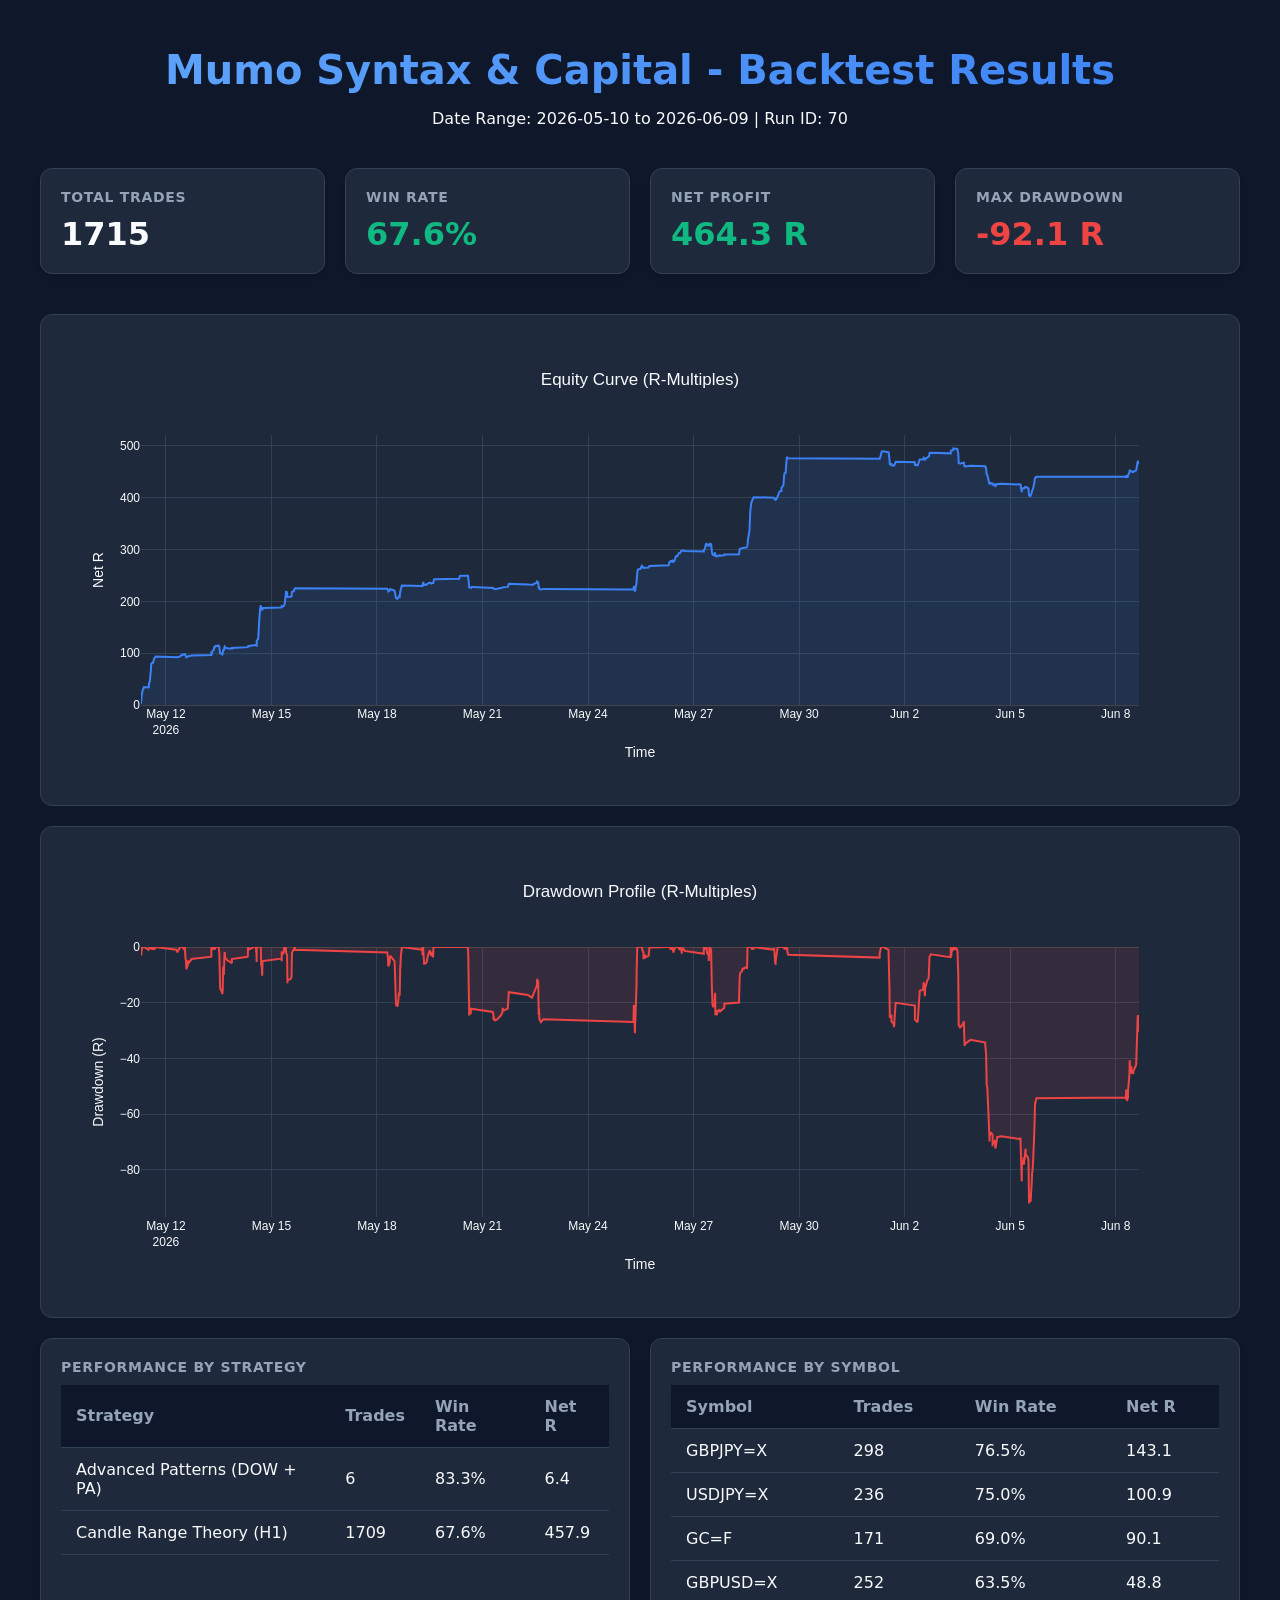
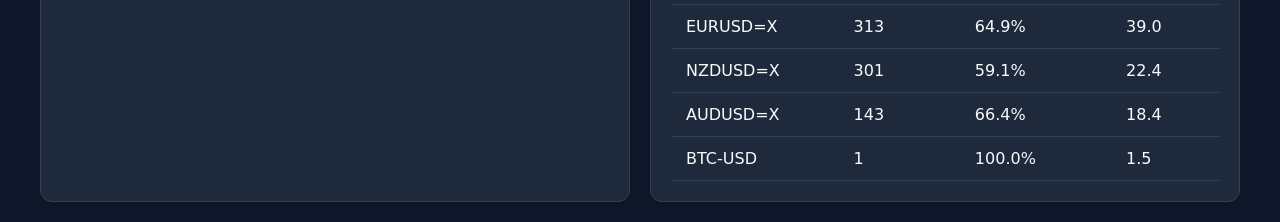
==== commit 8ee67210: "refactor: completely rebrand system to Mumo Syntax & Capital" ====
--- a/backtest_dashboard.html
+++ b/backtest_dashboard.html
@@ -4,7 +4,7 @@
     <head>
         <meta charset="UTF-8">
         <meta name="viewport" content="width=device-width, initial-scale=1.0">
-        <title>Backtest Results - SMC Scalp Signals</title>
+        <title>Backtest Results - Mumo Syntax & Capital</title>
         <script src="https://cdn.plot.ly/plotly-latest.min.js"></script>
         <style>
             :root {
@@ -102,7 +102,7 @@
     <body>
         <div class="container">
             <div class="header">
-                <h1>SMC Scalp Signals - Backtest Results</h1>
+                <h1>Mumo Syntax & Capital - Backtest Results</h1>
                 <p>Date Range: 2026-05-10 to 2026-06-09 | Run ID: 70</p>
             </div>
 
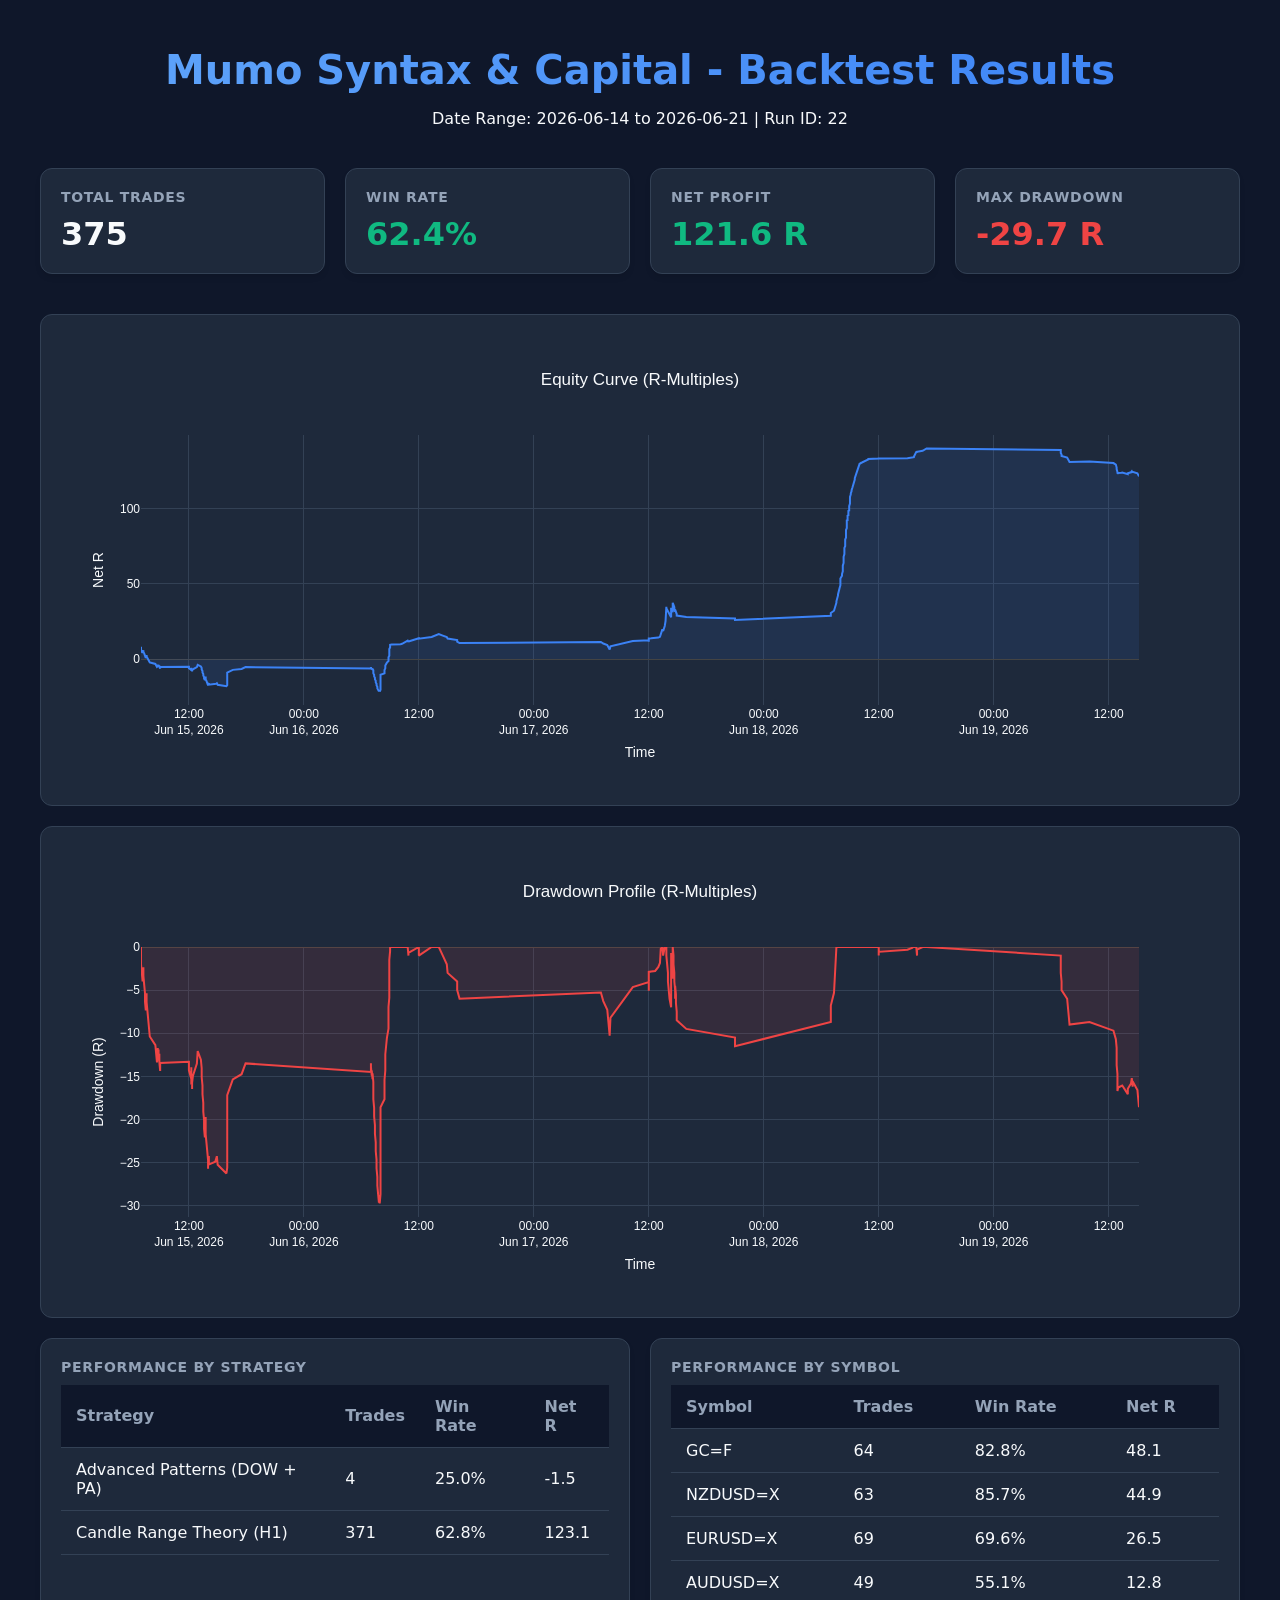
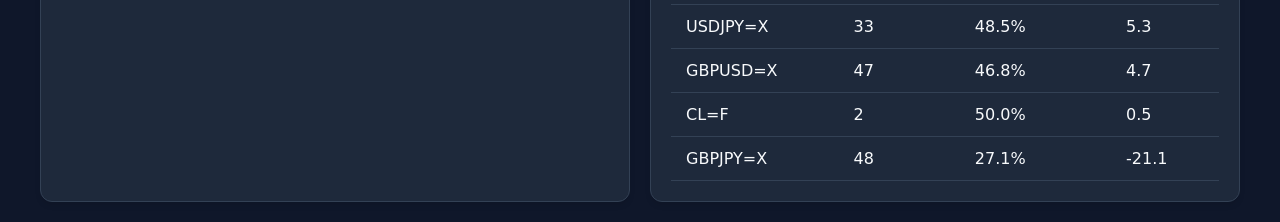
==== commit 912f6bc5: "release: v5.3.1 - mt5 vps connection stability and backtest audit" ====
--- a/backtest_dashboard.html
+++ b/backtest_dashboard.html
@@ -103,25 +103,25 @@
         <div class="container">
             <div class="header">
                 <h1>Mumo Syntax & Capital - Backtest Results</h1>
-                <p>Date Range: 2026-05-10 to 2026-06-09 | Run ID: 70</p>
+                <p>Date Range: 2026-06-14 to 2026-06-21 | Run ID: 22</p>
             </div>
 
             <div class="summary-cards">
                 <div class="card">
                     <h3>Total Trades</h3>
-                    <div class="value">1715</div>
+                    <div class="value">375</div>
                 </div>
                 <div class="card">
                     <h3>Win Rate</h3>
-                    <div class="value success">67.6%</div>
+                    <div class="value success">62.4%</div>
                 </div>
                 <div class="card">
                     <h3>Net Profit</h3>
-                    <div class="value success">464.3 R</div>
+                    <div class="value success">121.6 R</div>
                 </div>
                 <div class="card">
                     <h3>Max Drawdown</h3>
-                    <div class="value danger">-92.1 R</div>
+                    <div class="value danger">-29.7 R</div>
                 </div>
             </div>
 
@@ -146,7 +146,7 @@
                             </tr>
                         </thead>
                         <tbody>
-                            <tr><td>Advanced Patterns (DOW + PA)</td><td>6</td><td>83.3%</td><td class='success'>6.4</td></tr><tr><td>Candle Range Theory (H1)</td><td>1709</td><td>67.6%</td><td class='success'>457.9</td></tr>
+                            <tr><td>Advanced Patterns (DOW + PA)</td><td>4</td><td>25.0%</td><td class='danger'>-1.5</td></tr><tr><td>Candle Range Theory (H1)</td><td>371</td><td>62.8%</td><td class='success'>123.1</td></tr>
                         </tbody>
                     </table>
                 </div>
@@ -163,7 +163,7 @@
                             </tr>
                         </thead>
                         <tbody>
-                            <tr><td>GBPJPY=X</td><td>298</td><td>76.5%</td><td class='success'>143.1</td></tr><tr><td>USDJPY=X</td><td>236</td><td>75.0%</td><td class='success'>100.9</td></tr><tr><td>GC=F</td><td>171</td><td>69.0%</td><td class='success'>90.1</td></tr><tr><td>GBPUSD=X</td><td>252</td><td>63.5%</td><td class='success'>48.8</td></tr><tr><td>EURUSD=X</td><td>313</td><td>64.9%</td><td class='success'>39.0</td></tr><tr><td>NZDUSD=X</td><td>301</td><td>59.1%</td><td class='success'>22.4</td></tr><tr><td>AUDUSD=X</td><td>143</td><td>66.4%</td><td class='success'>18.4</td></tr><tr><td>BTC-USD</td><td>1</td><td>100.0%</td><td class='success'>1.5</td></tr>
+                            <tr><td>GC=F</td><td>64</td><td>82.8%</td><td class='success'>48.1</td></tr><tr><td>NZDUSD=X</td><td>63</td><td>85.7%</td><td class='success'>44.9</td></tr><tr><td>EURUSD=X</td><td>69</td><td>69.6%</td><td class='success'>26.5</td></tr><tr><td>AUDUSD=X</td><td>49</td><td>55.1%</td><td class='success'>12.8</td></tr><tr><td>USDJPY=X</td><td>33</td><td>48.5%</td><td class='success'>5.3</td></tr><tr><td>GBPUSD=X</td><td>47</td><td>46.8%</td><td class='success'>4.7</td></tr><tr><td>CL=F</td><td>2</td><td>50.0%</td><td class='success'>0.5</td></tr><tr><td>GBPJPY=X</td><td>48</td><td>27.1%</td><td class='danger'>-21.1</td></tr>
                         </tbody>
                     </table>
                 </div>
@@ -173,8 +173,8 @@
         <script>
             // Equity Curve
             const equityData = [{
-                x: ['2026-05-11T07:00:00+00:00', '2026-05-11T07:00:00+00:00', '2026-05-11T07:00:00+00:00', '2026-05-11T07:00:00+00:00', '2026-05-11T07:00:00+00:00', '2026-05-11T07:00:00+00:00', '2026-05-11T07:00:00+00:00', '2026-05-11T07:10:00+00:00', '2026-05-11T07:15:00+00:00', '2026-05-11T07:15:00+00:00', '2026-05-11T07:20:00+00:00', '2026-05-11T07:20:00+00:00', '2026-05-11T07:25:00+00:00', '2026-05-11T07:25:00+00:00', '2026-05-11T07:30:00+00:00', '2026-05-11T07:30:00+00:00', '2026-05-11T07:35:00+00:00', '2026-05-11T07:35:00+00:00', '2026-05-11T07:40:00+00:00', '2026-05-11T07:40:00+00:00', '2026-05-11T07:45:00+00:00', '2026-05-11T07:45:00+00:00', '2026-05-11T07:50:00+00:00', '2026-05-11T07:50:00+00:00', '2026-05-11T07:55:00+00:00', '2026-05-11T07:55:00+00:00', '2026-05-11T08:00:00+00:00', '2026-05-11T08:00:00+00:00', '2026-05-11T08:05:00+00:00', '2026-05-11T08:10:00+00:00', '2026-05-11T08:15:00+00:00', '2026-05-11T08:20:00+00:00', '2026-05-11T08:20:00+00:00', '2026-05-11T08:25:00+00:00', '2026-05-11T08:25:00+00:00', '2026-05-11T08:30:00+00:00', '2026-05-11T08:30:00+00:00', '2026-05-11T08:35:00+00:00', '2026-05-11T08:35:00+00:00', '2026-05-11T08:40:00+00:00', '2026-05-11T08:40:00+00:00', '2026-05-11T08:45:00+00:00', '2026-05-11T08:45:00+00:00', '2026-05-11T08:50:00+00:00', '2026-05-11T08:50:00+00:00', '2026-05-11T08:55:00+00:00', '2026-05-11T09:00:00+00:00', '2026-05-11T12:00:00+00:00', '2026-05-11T12:20:00+00:00', '2026-05-11T12:25:00+00:00', '2026-05-11T12:25:00+00:00', '2026-05-11T12:30:00+00:00', '2026-05-11T12:35:00+00:00', '2026-05-11T12:40:00+00:00', '2026-05-11T12:45:00+00:00', '2026-05-11T12:50:00+00:00', '2026-05-11T12:55:00+00:00', '2026-05-11T13:00:00+00:00', '2026-05-11T13:05:00+00:00', '2026-05-11T13:10:00+00:00', '2026-05-11T13:15:00+00:00', '2026-05-11T13:20:00+00:00', '2026-05-11T13:25:00+00:00', '2026-05-11T13:30:00+00:00', '2026-05-11T13:35:00+00:00', '2026-05-11T13:40:00+00:00', '2026-05-11T13:40:00+00:00', '2026-05-11T13:40:00+00:00', '2026-05-11T13:40:00+00:00', '2026-05-11T13:45:00+00:00', '2026-05-11T13:45:00+00:00', '2026-05-11T13:45:00+00:00', '2026-05-11T13:45:00+00:00', '2026-05-11T13:50:00+00:00', '2026-05-11T13:50:00+00:00', '2026-05-11T13:50:00+00:00', '2026-05-11T13:50:00+00:00', '2026-05-11T13:55:00+00:00', '2026-05-11T13:55:00+00:00', '2026-05-11T13:55:00+00:00', '2026-05-11T13:55:00+00:00', '2026-05-11T14:00:00+00:00', '2026-05-11T14:00:00+00:00', '2026-05-11T14:00:00+00:00', '2026-05-11T14:00:00+00:00', '2026-05-11T14:00:00+00:00', '2026-05-11T14:20:00+00:00', '2026-05-11T14:25:00+00:00', '2026-05-11T14:40:00+00:00', '2026-05-11T14:45:00+00:00', '2026-05-11T15:00:00+00:00', '2026-05-11T15:00:00+00:00', '2026-05-11T15:15:00+00:00', '2026-05-11T15:20:00+00:00', '2026-05-11T15:25:00+00:00', '2026-05-11T15:30:00+00:00', '2026-05-11T15:35:00+00:00', '2026-05-11T15:40:00+00:00', '2026-05-11T15:45:00+00:00', '2026-05-11T15:50:00+00:00', '2026-05-11T15:55:00+00:00', '2026-05-11T16:00:00+00:00', '2026-05-11T17:00:00+00:00', '2026-05-12T07:00:00+00:00', '2026-05-12T08:00:00+00:00', '2026-05-12T08:00:00+00:00', '2026-05-12T08:10:00+00:00', '2026-05-12T10:00:00+00:00', '2026-05-12T10:15:00+00:00', '2026-05-12T10:15:00+00:00', '2026-05-12T10:30:00+00:00', '2026-05-12T10:50:00+00:00', '2026-05-12T12:00:00+00:00', '2026-05-12T12:00:00+00:00', '2026-05-12T12:40:00+00:00', '2026-05-12T12:50:00+00:00', '2026-05-12T12:55:00+00:00', '2026-05-12T13:00:00+00:00', '2026-05-12T13:00:00+00:00', '2026-05-12T13:15:00+00:00', '2026-05-12T13:20:00+00:00', '2026-05-12T13:45:00+00:00', '2026-05-12T13:50:00+00:00', '2026-05-12T13:55:00+00:00', '2026-05-12T13:55:00+00:00', '2026-05-12T15:00:00+00:00', '2026-05-12T15:20:00+00:00', '2026-05-12T15:25:00+00:00', '2026-05-12T16:55:00+00:00', '2026-05-12T17:30:00+00:00', '2026-05-13T07:00:00+00:00', '2026-05-13T07:00:00+00:00', '2026-05-13T07:00:00+00:00', '2026-05-13T07:00:00+00:00', '2026-05-13T07:10:00+00:00', '2026-05-13T07:15:00+00:00', '2026-05-13T07:15:00+00:00', '2026-05-13T07:30:00+00:00', '2026-05-13T07:35:00+00:00', '2026-05-13T07:40:00+00:00', '2026-05-13T07:40:00+00:00', '2026-05-13T07:45:00+00:00', '2026-05-13T07:50:00+00:00', '2026-05-13T07:55:00+00:00', '2026-05-13T07:55:00+00:00', '2026-05-13T08:00:00+00:00', '2026-05-13T08:05:00+00:00', '2026-05-13T08:40:00+00:00', '2026-05-13T08:40:00+00:00', '2026-05-13T08:45:00+00:00', '2026-05-13T08:50:00+00:00', '2026-05-13T08:55:00+00:00', '2026-05-13T09:00:00+00:00', '2026-05-13T09:00:00+00:00', '2026-05-13T09:15:00+00:00', '2026-05-13T09:15:00+00:00', '2026-05-13T09:20:00+00:00', '2026-05-13T09:20:00+00:00', '2026-05-13T09:20:00+00:00', '2026-05-13T09:25:00+00:00', '2026-05-13T09:25:00+00:00', '2026-05-13T09:25:00+00:00', '2026-05-13T09:30:00+00:00', '2026-05-13T09:30:00+00:00', '2026-05-13T09:35:00+00:00', '2026-05-13T09:35:00+00:00', '2026-05-13T09:40:00+00:00', '2026-05-13T09:45:00+00:00', '2026-05-13T12:00:00+00:00', '2026-05-13T12:20:00+00:00', '2026-05-13T12:25:00+00:00', '2026-05-13T12:30:00+00:00', '2026-05-13T12:30:00+00:00', '2026-05-13T12:30:00+00:00', '2026-05-13T12:35:00+00:00', '2026-05-13T12:35:00+00:00', '2026-05-13T12:40:00+00:00', '2026-05-13T12:40:00+00:00', '2026-05-13T12:45:00+00:00', '2026-05-13T12:45:00+00:00', '2026-05-13T12:50:00+00:00', '2026-05-13T12:50:00+00:00', '2026-05-13T12:55:00+00:00', '2026-05-13T12:55:00+00:00', '2026-05-13T13:00:00+00:00', '2026-05-13T14:00:00+00:00', '2026-05-13T14:30:00+00:00', '2026-05-13T14:45:00+00:00', '2026-05-13T14:50:00+00:00', '2026-05-13T14:55:00+00:00', '2026-05-13T15:00:00+00:00', '2026-05-13T15:00:00+00:00', '2026-05-13T15:05:00+00:00', '2026-05-13T15:05:00+00:00', '2026-05-13T15:05:00+00:00', '2026-05-13T15:10:00+00:00', '2026-05-13T15:20:00+00:00', '2026-05-13T15:20:00+00:00', '2026-05-13T15:25:00+00:00', '2026-05-13T15:25:00+00:00', '2026-05-13T15:30:00+00:00', '2026-05-13T15:30:00+00:00', '2026-05-13T15:30:00+00:00', '2026-05-13T15:35:00+00:00', '2026-05-13T15:35:00+00:00', '2026-05-13T15:35:00+00:00', '2026-05-13T15:35:00+00:00', '2026-05-13T15:40:00+00:00', '2026-05-13T15:40:00+00:00', '2026-05-13T15:40:00+00:00', '2026-05-13T15:40:00+00:00', '2026-05-13T15:45:00+00:00', '2026-05-13T15:45:00+00:00', '2026-05-13T15:45:00+00:00', '2026-05-13T15:45:00+00:00', '2026-05-13T15:50:00+00:00', '2026-05-13T15:50:00+00:00', '2026-05-13T15:50:00+00:00', '2026-05-13T15:55:00+00:00', '2026-05-13T15:55:00+00:00', '2026-05-13T15:55:00+00:00', '2026-05-13T16:00:00+00:00', '2026-05-13T16:00:00+00:00', '2026-05-13T16:05:00+00:00', '2026-05-13T16:25:00+00:00', '2026-05-13T16:25:00+00:00', '2026-05-13T17:55:00+00:00', '2026-05-13T21:00:00+00:00', '2026-05-13T21:00:00+00:00', '2026-05-14T07:00:00+00:00', '2026-05-14T07:00:00+00:00', '2026-05-14T07:25:00+00:00', '2026-05-14T07:30:00+00:00', '2026-05-14T07:35:00+00:00', '2026-05-14T07:40:00+00:00', '2026-05-14T07:45:00+00:00', '2026-05-14T07:50:00+00:00', '2026-05-14T07:55:00+00:00', '2026-05-14T08:00:00+00:00', '2026-05-14T08:00:00+00:00', '2026-05-14T08:25:00+00:00', '2026-05-14T12:00:00+00:00', '2026-05-14T13:20:00+00:00', '2026-05-14T13:25:00+00:00', '2026-05-14T13:30:00+00:00', '2026-05-14T13:30:00+00:00', '2026-05-14T13:35:00+00:00', '2026-05-14T13:35:00+00:00', '2026-05-14T13:35:00+00:00', '2026-05-14T13:35:00+00:00', '2026-05-14T13:40:00+00:00', '2026-05-14T13:40:00+00:00', '2026-05-14T13:40:00+00:00', '2026-05-14T13:40:00+00:00', '2026-05-14T13:40:00+00:00', '2026-05-14T13:40:00+00:00', '2026-05-14T13:45:00+00:00', '2026-05-14T13:45:00+00:00', '2026-05-14T13:45:00+00:00', '2026-05-14T13:45:00+00:00', '2026-05-14T13:45:00+00:00', '2026-05-14T13:45:00+00:00', '2026-05-14T13:50:00+00:00', '2026-05-14T13:50:00+00:00', '2026-05-14T13:50:00+00:00', '2026-05-14T13:50:00+00:00', '2026-05-14T13:50:00+00:00', '2026-05-14T13:55:00+00:00', '2026-05-14T13:55:00+00:00', '2026-05-14T13:55:00+00:00', '2026-05-14T13:55:00+00:00', '2026-05-14T13:55:00+00:00', '2026-05-14T14:00:00+00:00', '2026-05-14T14:00:00+00:00', '2026-05-14T14:00:00+00:00', '2026-05-14T14:50:00+00:00', '2026-05-14T14:55:00+00:00', '2026-05-14T15:00:00+00:00', '2026-05-14T15:00:00+00:00', '2026-05-14T15:00:00+00:00', '2026-05-14T15:05:00+00:00', '2026-05-14T15:05:00+00:00', '2026-05-14T15:10:00+00:00', '2026-05-14T15:10:00+00:00', '2026-05-14T15:10:00+00:00', '2026-05-14T15:15:00+00:00', '2026-05-14T15:15:00+00:00', '2026-05-14T15:20:00+00:00', '2026-05-14T15:20:00+00:00', '2026-05-14T15:20:00+00:00', '2026-05-14T15:25:00+00:00', '2026-05-14T15:25:00+00:00', '2026-05-14T15:25:00+00:00', '2026-05-14T15:30:00+00:00', '2026-05-14T15:30:00+00:00', '2026-05-14T15:35:00+00:00', '2026-05-14T15:35:00+00:00', '2026-05-14T15:35:00+00:00', '2026-05-14T15:40:00+00:00', '2026-05-14T15:40:00+00:00', '2026-05-14T15:40:00+00:00', '2026-05-14T15:45:00+00:00', '2026-05-14T15:45:00+00:00', '2026-05-14T15:45:00+00:00', '2026-05-14T15:50:00+00:00', '2026-05-14T15:50:00+00:00', '2026-05-14T15:50:00+00:00', '2026-05-14T15:55:00+00:00', '2026-05-14T15:55:00+00:00', '2026-05-14T15:55:00+00:00', '2026-05-14T16:00:00+00:00', '2026-05-14T16:00:00+00:00', '2026-05-14T16:00:00+00:00', '2026-05-14T16:05:00+00:00', '2026-05-14T16:05:00+00:00', '2026-05-14T16:10:00+00:00', '2026-05-14T16:10:00+00:00', '2026-05-14T16:15:00+00:00', '2026-05-14T16:15:00+00:00', '2026-05-14T16:20:00+00:00', '2026-05-14T16:20:00+00:00', '2026-05-14T16:20:00+00:00', '2026-05-14T16:25:00+00:00', '2026-05-14T16:25:00+00:00', '2026-05-14T16:30:00+00:00', '2026-05-14T16:30:00+00:00', '2026-05-14T16:35:00+00:00', '2026-05-14T16:35:00+00:00', '2026-05-14T16:40:00+00:00', '2026-05-14T16:40:00+00:00', '2026-05-14T16:45:00+00:00', '2026-05-14T16:45:00+00:00', '2026-05-14T16:45:00+00:00', '2026-05-14T16:50:00+00:00', '2026-05-14T16:50:00+00:00', '2026-05-14T16:50:00+00:00', '2026-05-14T16:55:00+00:00', '2026-05-14T16:55:00+00:00', '2026-05-14T16:55:00+00:00', '2026-05-14T17:00:00+00:00', '2026-05-14T17:25:00+00:00', '2026-05-14T17:30:00+00:00', '2026-05-14T17:35:00+00:00', '2026-05-14T17:40:00+00:00', '2026-05-14T17:45:00+00:00', '2026-05-14T17:50:00+00:00', '2026-05-14T17:55:00+00:00', '2026-05-15T07:00:00+00:00', '2026-05-15T07:00:00+00:00', '2026-05-15T07:00:00+00:00', '2026-05-15T07:00:00+00:00', '2026-05-15T07:00:00+00:00', '2026-05-15T07:00:00+00:00', '2026-05-15T07:45:00+00:00', '2026-05-15T08:05:00+00:00', '2026-05-15T08:10:00+00:00', '2026-05-15T08:15:00+00:00', '2026-05-15T08:20:00+00:00', '2026-05-15T08:25:00+00:00', '2026-05-15T08:30:00+00:00', '2026-05-15T08:30:00+00:00', '2026-05-15T08:30:00+00:00', '2026-05-15T08:35:00+00:00', '2026-05-15T08:35:00+00:00', '2026-05-15T08:35:00+00:00', '2026-05-15T08:40:00+00:00', '2026-05-15T08:40:00+00:00', '2026-05-15T08:40:00+00:00', '2026-05-15T08:45:00+00:00', '2026-05-15T08:45:00+00:00', '2026-05-15T08:45:00+00:00', '2026-05-15T08:50:00+00:00', '2026-05-15T08:55:00+00:00', '2026-05-15T08:55:00+00:00', '2026-05-15T09:00:00+00:00', '2026-05-15T09:00:00+00:00', '2026-05-15T09:05:00+00:00', '2026-05-15T09:05:00+00:00', '2026-05-15T09:05:00+00:00', '2026-05-15T09:10:00+00:00', '2026-05-15T09:10:00+00:00', '2026-05-15T09:10:00+00:00', '2026-05-15T09:10:00+00:00', '2026-05-15T09:15:00+00:00', '2026-05-15T09:15:00+00:00', '2026-05-15T09:15:00+00:00', '2026-05-15T09:15:00+00:00', '2026-05-15T09:15:00+00:00', '2026-05-15T09:20:00+00:00', '2026-05-15T09:20:00+00:00', '2026-05-15T09:20:00+00:00', '2026-05-15T09:20:00+00:00', '2026-05-15T09:25:00+00:00', '2026-05-15T09:25:00+00:00', '2026-05-15T09:25:00+00:00', '2026-05-15T09:25:00+00:00', '2026-05-15T09:30:00+00:00', '2026-05-15T09:30:00+00:00', '2026-05-15T09:30:00+00:00', '2026-05-15T09:35:00+00:00', '2026-05-15T09:35:00+00:00', '2026-05-15T09:35:00+00:00', '2026-05-15T09:40:00+00:00', '2026-05-15T09:40:00+00:00', '2026-05-15T09:40:00+00:00', '2026-05-15T09:45:00+00:00', '2026-05-15T09:45:00+00:00', '2026-05-15T09:45:00+00:00', '2026-05-15T09:45:00+00:00', '2026-05-15T09:50:00+00:00', '2026-05-15T09:50:00+00:00', '2026-05-15T09:50:00+00:00', '2026-05-15T09:50:00+00:00', '2026-05-15T09:50:00+00:00', '2026-05-15T09:55:00+00:00', '2026-05-15T09:55:00+00:00', '2026-05-15T09:55:00+00:00', '2026-05-15T09:55:00+00:00', '2026-05-15T10:00:00+00:00', '2026-05-15T10:00:00+00:00', '2026-05-15T10:40:00+00:00', '2026-05-15T10:45:00+00:00', '2026-05-15T10:45:00+00:00', '2026-05-15T10:45:00+00:00', '2026-05-15T10:50:00+00:00', '2026-05-15T10:50:00+00:00', '2026-05-15T10:50:00+00:00', '2026-05-15T10:50:00+00:00', '2026-05-15T10:50:00+00:00', '2026-05-15T10:55:00+00:00', '2026-05-15T10:55:00+00:00', '2026-05-15T10:55:00+00:00', '2026-05-15T10:55:00+00:00', '2026-05-15T10:55:00+00:00', '2026-05-15T13:00:00+00:00', '2026-05-15T13:15:00+00:00', '2026-05-15T13:45:00+00:00', '2026-05-15T13:45:00+00:00', '2026-05-15T13:45:00+00:00', '2026-05-15T13:50:00+00:00', '2026-05-15T13:50:00+00:00', '2026-05-15T13:55:00+00:00', '2026-05-15T13:55:00+00:00', '2026-05-15T14:00:00+00:00', '2026-05-15T14:00:00+00:00', '2026-05-15T15:15:00+00:00', '2026-05-15T15:20:00+00:00', '2026-05-15T15:20:00+00:00', '2026-05-15T15:25:00+00:00', '2026-05-15T15:25:00+00:00', '2026-05-15T15:30:00+00:00', '2026-05-15T15:35:00+00:00', '2026-05-15T15:40:00+00:00', '2026-05-15T15:45:00+00:00', '2026-05-15T15:50:00+00:00', '2026-05-15T15:55:00+00:00', '2026-05-15T16:00:00+00:00', '2026-05-15T16:00:00+00:00', '2026-05-18T07:00:00+00:00', '2026-05-18T07:30:00+00:00', '2026-05-18T07:30:00+00:00', '2026-05-18T07:35:00+00:00', '2026-05-18T07:40:00+00:00', '2026-05-18T07:45:00+00:00', '2026-05-18T08:00:00+00:00', '2026-05-18T08:30:00+00:00', '2026-05-18T08:35:00+00:00', '2026-05-18T08:40:00+00:00', '2026-05-18T08:45:00+00:00', '2026-05-18T08:50:00+00:00', '2026-05-18T08:55:00+00:00', '2026-05-18T09:00:00+00:00', '2026-05-18T10:30:00+00:00', '2026-05-18T12:00:00+00:00', '2026-05-18T12:05:00+00:00', '2026-05-18T12:10:00+00:00', '2026-05-18T12:20:00+00:00', '2026-05-18T12:20:00+00:00', '2026-05-18T12:25:00+00:00', '2026-05-18T12:25:00+00:00', '2026-05-18T12:30:00+00:00', '2026-05-18T12:30:00+00:00', '2026-05-18T12:35:00+00:00', '2026-05-18T12:35:00+00:00', '2026-05-18T12:40:00+00:00', '2026-05-18T12:40:00+00:00', '2026-05-18T12:45:00+00:00', '2026-05-18T12:50:00+00:00', '2026-05-18T12:55:00+00:00', '2026-05-18T13:00:00+00:00', '2026-05-18T13:00:00+00:00', '2026-05-18T14:00:00+00:00', '2026-05-18T14:15:00+00:00', '2026-05-18T14:20:00+00:00', '2026-05-18T14:25:00+00:00', '2026-05-18T14:30:00+00:00', '2026-05-18T14:35:00+00:00', '2026-05-18T14:40:00+00:00', '2026-05-18T14:45:00+00:00', '2026-05-18T14:50:00+00:00', '2026-05-18T14:55:00+00:00', '2026-05-18T15:00:00+00:00', '2026-05-18T15:30:00+00:00', '2026-05-18T15:35:00+00:00', '2026-05-18T15:40:00+00:00', '2026-05-18T15:45:00+00:00', '2026-05-18T15:45:00+00:00', '2026-05-18T15:50:00+00:00', '2026-05-18T15:55:00+00:00', '2026-05-18T16:00:00+00:00', '2026-05-18T16:00:00+00:00', '2026-05-18T16:05:00+00:00', '2026-05-18T16:10:00+00:00', '2026-05-18T16:15:00+00:00', '2026-05-18T16:20:00+00:00', '2026-05-18T16:25:00+00:00', '2026-05-18T16:30:00+00:00', '2026-05-18T16:35:00+00:00', '2026-05-18T16:40:00+00:00', '2026-05-18T16:45:00+00:00', '2026-05-18T16:50:00+00:00', '2026-05-18T16:55:00+00:00', '2026-05-18T17:00:00+00:00', '2026-05-19T07:00:00+00:00', '2026-05-19T07:00:00+00:00', '2026-05-19T07:00:00+00:00', '2026-05-19T07:00:00+00:00', '2026-05-19T07:05:00+00:00', '2026-05-19T07:05:00+00:00', '2026-05-19T07:10:00+00:00', '2026-05-19T07:10:00+00:00', '2026-05-19T07:15:00+00:00', '2026-05-19T07:15:00+00:00', '2026-05-19T07:20:00+00:00', '2026-05-19T07:20:00+00:00', '2026-05-19T07:25:00+00:00', '2026-05-19T07:25:00+00:00', '2026-05-19T07:30:00+00:00', '2026-05-19T07:30:00+00:00', '2026-05-19T07:35:00+00:00', '2026-05-19T07:40:00+00:00', '2026-05-19T07:45:00+00:00', '2026-05-19T07:50:00+00:00', '2026-05-19T07:55:00+00:00', '2026-05-19T08:10:00+00:00', '2026-05-19T09:00:00+00:00', '2026-05-19T09:15:00+00:00', '2026-05-19T09:20:00+00:00', '2026-05-19T09:25:00+00:00', '2026-05-19T09:30:00+00:00', '2026-05-19T09:35:00+00:00', '2026-05-19T09:40:00+00:00', '2026-05-19T09:45:00+00:00', '2026-05-19T09:50:00+00:00', '2026-05-19T09:55:00+00:00', '2026-05-19T10:00:00+00:00', '2026-05-19T10:00:00+00:00', '2026-05-19T10:40:00+00:00', '2026-05-19T10:45:00+00:00', '2026-05-19T10:50:00+00:00', '2026-05-19T12:00:00+00:00', '2026-05-19T12:40:00+00:00', '2026-05-19T13:00:00+00:00', '2026-05-19T14:00:00+00:00', '2026-05-19T14:00:00+00:00', '2026-05-19T14:15:00+00:00', '2026-05-19T14:25:00+00:00', '2026-05-19T14:30:00+00:00', '2026-05-19T14:35:00+00:00', '2026-05-19T14:40:00+00:00', '2026-05-19T14:50:00+00:00', '2026-05-19T14:55:00+00:00', '2026-05-19T15:00:00+00:00', '2026-05-20T08:00:00+00:00', '2026-05-20T08:10:00+00:00', '2026-05-20T08:15:00+00:00', '2026-05-20T08:20:00+00:00', '2026-05-20T08:25:00+00:00', '2026-05-20T08:30:00+00:00', '2026-05-20T08:35:00+00:00', '2026-05-20T10:00:00+00:00', '2026-05-20T14:00:00+00:00', '2026-05-20T14:00:00+00:00', '2026-05-20T14:05:00+00:00', '2026-05-20T14:10:00+00:00', '2026-05-20T14:15:00+00:00', '2026-05-20T14:15:00+00:00', '2026-05-20T14:15:00+00:00', '2026-05-20T14:20:00+00:00', '2026-05-20T14:20:00+00:00', '2026-05-20T14:20:00+00:00', '2026-05-20T14:25:00+00:00', '2026-05-20T14:25:00+00:00', '2026-05-20T14:25:00+00:00', '2026-05-20T14:30:00+00:00', '2026-05-20T14:30:00+00:00', '2026-05-20T14:30:00+00:00', '2026-05-20T14:35:00+00:00', '2026-05-20T14:35:00+00:00', '2026-05-20T14:35:00+00:00', '2026-05-20T14:40:00+00:00', '2026-05-20T14:40:00+00:00', '2026-05-20T14:40:00+00:00', '2026-05-20T14:45:00+00:00', '2026-05-20T14:45:00+00:00', '2026-05-20T14:45:00+00:00', '2026-05-20T14:50:00+00:00', '2026-05-20T14:50:00+00:00', '2026-05-20T14:50:00+00:00', '2026-05-20T14:55:00+00:00', '2026-05-20T14:55:00+00:00', '2026-05-20T14:55:00+00:00', '2026-05-20T15:00:00+00:00', '2026-05-20T16:00:00+00:00', '2026-05-20T16:00:00+00:00', '2026-05-20T16:00:00+00:00', '2026-05-20T16:00:00+00:00', '2026-05-20T16:00:00+00:00', '2026-05-20T16:00:00+00:00', '2026-05-20T16:05:00+00:00', '2026-05-20T17:35:00+00:00', '2026-05-21T07:00:00+00:00', '2026-05-21T07:25:00+00:00', '2026-05-21T07:30:00+00:00', '2026-05-21T07:35:00+00:00', '2026-05-21T07:40:00+00:00', '2026-05-21T08:30:00+00:00', '2026-05-21T10:00:00+00:00', '2026-05-21T12:20:00+00:00', '2026-05-21T13:20:00+00:00', '2026-05-21T13:40:00+00:00', '2026-05-21T13:45:00+00:00', '2026-05-21T13:50:00+00:00', '2026-05-21T14:05:00+00:00', '2026-05-21T17:15:00+00:00', '2026-05-21T17:20:00+00:00', '2026-05-21T17:25:00+00:00', '2026-05-21T17:30:00+00:00', '2026-05-21T17:35:00+00:00', '2026-05-21T17:40:00+00:00', '2026-05-21T17:45:00+00:00', '2026-05-21T17:50:00+00:00', '2026-05-21T17:55:00+00:00', '2026-05-22T07:00:00+00:00', '2026-05-22T09:45:00+00:00', '2026-05-22T13:00:00+00:00', '2026-05-22T13:05:00+00:00', '2026-05-22T13:10:00+00:00', '2026-05-22T13:10:00+00:00', '2026-05-22T13:15:00+00:00', '2026-05-22T14:00:00+00:00', '2026-05-22T14:00:00+00:00', '2026-05-22T14:00:00+00:00', '2026-05-22T14:00:00+00:00', '2026-05-22T14:05:00+00:00', '2026-05-22T14:05:00+00:00', '2026-05-22T14:05:00+00:00', '2026-05-22T14:10:00+00:00', '2026-05-22T14:10:00+00:00', '2026-05-22T14:10:00+00:00', '2026-05-22T14:15:00+00:00', '2026-05-22T14:15:00+00:00', '2026-05-22T14:15:00+00:00', '2026-05-22T14:20:00+00:00', '2026-05-22T14:20:00+00:00', '2026-05-22T14:20:00+00:00', '2026-05-22T14:25:00+00:00', '2026-05-22T14:25:00+00:00', '2026-05-22T14:25:00+00:00', '2026-05-22T14:30:00+00:00', '2026-05-22T14:35:00+00:00', '2026-05-22T14:40:00+00:00', '2026-05-22T14:45:00+00:00', '2026-05-22T14:50:00+00:00', '2026-05-22T15:55:00+00:00', '2026-05-22T17:30:00+00:00', '2026-05-25T07:00:00+00:00', '2026-05-25T07:00:00+00:00', '2026-05-25T07:00:00+00:00', '2026-05-25T07:10:00+00:00', '2026-05-25T07:10:00+00:00', '2026-05-25T07:15:00+00:00', '2026-05-25T07:15:00+00:00', '2026-05-25T07:15:00+00:00', '2026-05-25T07:20:00+00:00', '2026-05-25T07:20:00+00:00', '2026-05-25T07:25:00+00:00', '2026-05-25T07:25:00+00:00', '2026-05-25T07:30:00+00:00', '2026-05-25T07:30:00+00:00', '2026-05-25T07:35:00+00:00', '2026-05-25T07:35:00+00:00', '2026-05-25T07:40:00+00:00', '2026-05-25T07:40:00+00:00', '2026-05-25T07:45:00+00:00', '2026-05-25T07:45:00+00:00', '2026-05-25T07:45:00+00:00', '2026-05-25T07:50:00+00:00', '2026-05-25T07:50:00+00:00', '2026-05-25T07:50:00+00:00', '2026-05-25T07:55:00+00:00', '2026-05-25T07:55:00+00:00', '2026-05-25T07:55:00+00:00', '2026-05-25T07:55:00+00:00', '2026-05-25T08:00:00+00:00', '2026-05-25T08:00:00+00:00', '2026-05-25T08:00:00+00:00', '2026-05-25T08:00:00+00:00', '2026-05-25T08:05:00+00:00', '2026-05-25T08:10:00+00:00', '2026-05-25T08:15:00+00:00', '2026-05-25T08:20:00+00:00', '2026-05-25T08:30:00+00:00', '2026-05-25T08:35:00+00:00', '2026-05-25T08:40:00+00:00', '2026-05-25T08:45:00+00:00', '2026-05-25T08:50:00+00:00', '2026-05-25T08:55:00+00:00', '2026-05-25T09:00:00+00:00', '2026-05-25T09:05:00+00:00', '2026-05-25T09:10:00+00:00', '2026-05-25T09:10:00+00:00', '2026-05-25T09:15:00+00:00', '2026-05-25T09:20:00+00:00', '2026-05-25T09:25:00+00:00', '2026-05-25T09:30:00+00:00', '2026-05-25T09:30:00+00:00', '2026-05-25T09:35:00+00:00', '2026-05-25T09:40:00+00:00', '2026-05-25T09:40:00+00:00', '2026-05-25T09:45:00+00:00', '2026-05-25T09:45:00+00:00', '2026-05-25T09:50:00+00:00', '2026-05-25T09:55:00+00:00', '2026-05-25T10:00:00+00:00', '2026-05-25T12:00:00+00:00', '2026-05-25T12:00:00+00:00', '2026-05-25T12:00:00+00:00', '2026-05-25T12:45:00+00:00', '2026-05-25T13:00:00+00:00', '2026-05-25T13:45:00+00:00', '2026-05-25T13:50:00+00:00', '2026-05-25T13:55:00+00:00', '2026-05-25T14:55:00+00:00', '2026-05-25T15:00:00+00:00', '2026-05-25T15:10:00+00:00', '2026-05-25T17:20:00+00:00', '2026-05-25T17:25:00+00:00', '2026-05-25T17:30:00+00:00', '2026-05-25T17:35:00+00:00', '2026-05-25T17:40:00+00:00', '2026-05-25T17:40:00+00:00', '2026-05-25T17:45:00+00:00', '2026-05-25T17:50:00+00:00', '2026-05-25T17:55:00+00:00', '2026-05-26T07:00:00+00:00', '2026-05-26T07:00:00+00:00', '2026-05-26T07:00:00+00:00', '2026-05-26T07:30:00+00:00', '2026-05-26T07:35:00+00:00', '2026-05-26T07:40:00+00:00', '2026-05-26T08:00:00+00:00', '2026-05-26T08:10:00+00:00', '2026-05-26T08:15:00+00:00', '2026-05-26T09:00:00+00:00', '2026-05-26T09:00:00+00:00', '2026-05-26T09:40:00+00:00', '2026-05-26T09:45:00+00:00', '2026-05-26T10:15:00+00:00', '2026-05-26T10:50:00+00:00', '2026-05-26T12:00:00+00:00', '2026-05-26T13:00:00+00:00', '2026-05-26T13:10:00+00:00', '2026-05-26T13:10:00+00:00', '2026-05-26T13:20:00+00:00', '2026-05-26T13:30:00+00:00', '2026-05-26T13:40:00+00:00', '2026-05-26T13:45:00+00:00', '2026-05-26T13:50:00+00:00', '2026-05-26T13:50:00+00:00', '2026-05-26T13:50:00+00:00', '2026-05-26T13:55:00+00:00', '2026-05-26T13:55:00+00:00', '2026-05-26T14:00:00+00:00', '2026-05-26T14:00:00+00:00', '2026-05-26T14:00:00+00:00', '2026-05-26T14:55:00+00:00', '2026-05-26T15:00:00+00:00', '2026-05-26T15:15:00+00:00', '2026-05-26T15:20:00+00:00', '2026-05-26T15:20:00+00:00', '2026-05-26T15:25:00+00:00', '2026-05-26T15:25:00+00:00', '2026-05-26T15:30:00+00:00', '2026-05-26T15:30:00+00:00', '2026-05-26T15:35:00+00:00', '2026-05-26T15:35:00+00:00', '2026-05-26T15:40:00+00:00', '2026-05-26T15:40:00+00:00', '2026-05-26T15:45:00+00:00', '2026-05-26T15:45:00+00:00', '2026-05-26T15:50:00+00:00', '2026-05-26T15:50:00+00:00', '2026-05-26T15:50:00+00:00', '2026-05-26T15:55:00+00:00', '2026-05-26T15:55:00+00:00', '2026-05-26T15:55:00+00:00', '2026-05-26T16:00:00+00:00', '2026-05-26T16:00:00+00:00', '2026-05-26T17:00:00+00:00', '2026-05-26T17:55:00+00:00', '2026-05-27T07:00:00+00:00', '2026-05-27T07:00:00+00:00', '2026-05-27T07:00:00+00:00', '2026-05-27T07:00:00+00:00', '2026-05-27T07:00:00+00:00', '2026-05-27T07:40:00+00:00', '2026-05-27T07:45:00+00:00', '2026-05-27T07:45:00+00:00', '2026-05-27T07:50:00+00:00', '2026-05-27T07:50:00+00:00', '2026-05-27T07:55:00+00:00', '2026-05-27T07:55:00+00:00', '2026-05-27T08:00:00+00:00', '2026-05-27T08:00:00+00:00', '2026-05-27T08:00:00+00:00', '2026-05-27T08:15:00+00:00', '2026-05-27T08:20:00+00:00', '2026-05-27T08:25:00+00:00', '2026-05-27T08:30:00+00:00', '2026-05-27T08:35:00+00:00', '2026-05-27T08:40:00+00:00', '2026-05-27T08:45:00+00:00', '2026-05-27T08:50:00+00:00', '2026-05-27T08:55:00+00:00', '2026-05-27T09:00:00+00:00', '2026-05-27T09:10:00+00:00', '2026-05-27T10:15:00+00:00', '2026-05-27T10:15:00+00:00', '2026-05-27T10:20:00+00:00', '2026-05-27T10:20:00+00:00', '2026-05-27T10:25:00+00:00', '2026-05-27T10:25:00+00:00', '2026-05-27T10:25:00+00:00', '2026-05-27T10:30:00+00:00', '2026-05-27T10:30:00+00:00', '2026-05-27T10:30:00+00:00', '2026-05-27T10:35:00+00:00', '2026-05-27T10:35:00+00:00', '2026-05-27T10:35:00+00:00', '2026-05-27T10:40:00+00:00', '2026-05-27T10:40:00+00:00', '2026-05-27T10:40:00+00:00', '2026-05-27T10:45:00+00:00', '2026-05-27T10:45:00+00:00', '2026-05-27T10:45:00+00:00', '2026-05-27T10:50:00+00:00', '2026-05-27T10:50:00+00:00', '2026-05-27T10:55:00+00:00', '2026-05-27T12:00:00+00:00', '2026-05-27T12:00:00+00:00', '2026-05-27T12:00:00+00:00', '2026-05-27T12:00:00+00:00', '2026-05-27T12:10:00+00:00', '2026-05-27T12:15:00+00:00', '2026-05-27T12:20:00+00:00', '2026-05-27T12:20:00+00:00', '2026-05-27T12:20:00+00:00', '2026-05-27T12:20:00+00:00', '2026-05-27T12:25:00+00:00', '2026-05-27T12:25:00+00:00', '2026-05-27T12:25:00+00:00', '2026-05-27T12:25:00+00:00', '2026-05-27T12:30:00+00:00', '2026-05-27T12:30:00+00:00', '2026-05-27T12:30:00+00:00', '2026-05-27T12:30:00+00:00', '2026-05-27T12:35:00+00:00', '2026-05-27T12:35:00+00:00', '2026-05-27T12:35:00+00:00', '2026-05-27T12:40:00+00:00', '2026-05-27T12:40:00+00:00', '2026-05-27T12:45:00+00:00', '2026-05-27T12:50:00+00:00', '2026-05-27T12:55:00+00:00', '2026-05-27T13:30:00+00:00', '2026-05-27T14:00:00+00:00', '2026-05-27T14:10:00+00:00', '2026-05-27T14:10:00+00:00', '2026-05-27T14:15:00+00:00', '2026-05-27T14:20:00+00:00', '2026-05-27T14:35:00+00:00', '2026-05-27T14:35:00+00:00', '2026-05-27T14:40:00+00:00', '2026-05-27T14:45:00+00:00', '2026-05-27T14:45:00+00:00', '2026-05-27T14:45:00+00:00', '2026-05-27T14:50:00+00:00', '2026-05-27T14:50:00+00:00', '2026-05-27T14:50:00+00:00', '2026-05-27T14:55:00+00:00', '2026-05-27T14:55:00+00:00', '2026-05-27T14:55:00+00:00', '2026-05-27T14:55:00+00:00', '2026-05-27T14:55:00+00:00', '2026-05-27T15:00:00+00:00', '2026-05-27T15:00:00+00:00', '2026-05-27T15:00:00+00:00', '2026-05-27T16:00:00+00:00', '2026-05-27T16:00:00+00:00', '2026-05-27T16:00:00+00:00', '2026-05-27T16:05:00+00:00', '2026-05-27T16:15:00+00:00', '2026-05-27T17:05:00+00:00', '2026-05-27T17:10:00+00:00', '2026-05-27T17:10:00+00:00', '2026-05-27T17:15:00+00:00', '2026-05-27T17:15:00+00:00', '2026-05-27T17:20:00+00:00', '2026-05-27T17:20:00+00:00', '2026-05-27T17:25:00+00:00', '2026-05-27T17:25:00+00:00', '2026-05-27T17:30:00+00:00', '2026-05-27T17:30:00+00:00', '2026-05-27T17:30:00+00:00', '2026-05-27T17:35:00+00:00', '2026-05-27T17:35:00+00:00', '2026-05-27T17:35:00+00:00', '2026-05-27T17:40:00+00:00', '2026-05-27T17:40:00+00:00', '2026-05-27T17:40:00+00:00', '2026-05-27T21:00:00+00:00', '2026-05-27T21:00:00+00:00', '2026-05-28T07:00:00+00:00', '2026-05-28T07:00:00+00:00', '2026-05-28T07:00:00+00:00', '2026-05-28T07:00:00+00:00', '2026-05-28T07:05:00+00:00', '2026-05-28T07:05:00+00:00', '2026-05-28T07:05:00+00:00', '2026-05-28T07:05:00+00:00', '2026-05-28T07:10:00+00:00', '2026-05-28T07:10:00+00:00', '2026-05-28T07:10:00+00:00', '2026-05-28T07:10:00+00:00', '2026-05-28T07:15:00+00:00', '2026-05-28T07:15:00+00:00', '2026-05-28T07:15:00+00:00', '2026-05-28T07:20:00+00:00', '2026-05-28T07:20:00+00:00', '2026-05-28T07:25:00+00:00', '2026-05-28T07:25:00+00:00', '2026-05-28T07:30:00+00:00', '2026-05-28T07:30:00+00:00', '2026-05-28T07:45:00+00:00', '2026-05-28T07:50:00+00:00', '2026-05-28T08:00:00+00:00', '2026-05-28T08:00:00+00:00', '2026-05-28T09:00:00+00:00', '2026-05-28T09:20:00+00:00', '2026-05-28T09:25:00+00:00', '2026-05-28T10:10:00+00:00', '2026-05-28T10:15:00+00:00', '2026-05-28T12:05:00+00:00', '2026-05-28T12:10:00+00:00', '2026-05-28T12:15:00+00:00', '2026-05-28T12:20:00+00:00', '2026-05-28T12:25:00+00:00', '2026-05-28T12:30:00+00:00', '2026-05-28T12:30:00+00:00', '2026-05-28T12:35:00+00:00', '2026-05-28T12:35:00+00:00', '2026-05-28T12:40:00+00:00', '2026-05-28T12:40:00+00:00', '2026-05-28T12:45:00+00:00', '2026-05-28T12:45:00+00:00', '2026-05-28T12:50:00+00:00', '2026-05-28T12:50:00+00:00', '2026-05-28T12:55:00+00:00', '2026-05-28T12:55:00+00:00', '2026-05-28T13:00:00+00:00', '2026-05-28T13:00:00+00:00', '2026-05-28T13:00:00+00:00', '2026-05-28T13:00:00+00:00', '2026-05-28T13:00:00+00:00', '2026-05-28T13:05:00+00:00', '2026-05-28T13:05:00+00:00', '2026-05-28T13:05:00+00:00', '2026-05-28T13:05:00+00:00', '2026-05-28T13:10:00+00:00', '2026-05-28T13:30:00+00:00', '2026-05-28T13:35:00+00:00', '2026-05-28T13:40:00+00:00', '2026-05-28T13:40:00+00:00', '2026-05-28T13:45:00+00:00', '2026-05-28T13:45:00+00:00', '2026-05-28T13:45:00+00:00', '2026-05-28T13:50:00+00:00', '2026-05-28T13:55:00+00:00', '2026-05-28T14:10:00+00:00', '2026-05-28T14:10:00+00:00', '2026-05-28T14:10:00+00:00', '2026-05-28T14:10:00+00:00', '2026-05-28T14:10:00+00:00', '2026-05-28T14:10:00+00:00', '2026-05-28T14:15:00+00:00', '2026-05-28T14:15:00+00:00', '2026-05-28T14:15:00+00:00', '2026-05-28T14:15:00+00:00', '2026-05-28T14:15:00+00:00', '2026-05-28T14:15:00+00:00', '2026-05-28T14:20:00+00:00', '2026-05-28T14:20:00+00:00', '2026-05-28T14:20:00+00:00', '2026-05-28T14:20:00+00:00', '2026-05-28T14:20:00+00:00', '2026-05-28T14:20:00+00:00', '2026-05-28T14:25:00+00:00', '2026-05-28T14:25:00+00:00', '2026-05-28T14:25:00+00:00', '2026-05-28T14:25:00+00:00', '2026-05-28T14:25:00+00:00', '2026-05-28T14:25:00+00:00', '2026-05-28T14:30:00+00:00', '2026-05-28T14:30:00+00:00', '2026-05-28T14:30:00+00:00', '2026-05-28T14:30:00+00:00', '2026-05-28T14:30:00+00:00', '2026-05-28T14:30:00+00:00', '2026-05-28T14:35:00+00:00', '2026-05-28T14:35:00+00:00', '2026-05-28T14:35:00+00:00', '2026-05-28T14:35:00+00:00', '2026-05-28T14:35:00+00:00', '2026-05-28T14:35:00+00:00', '2026-05-28T14:40:00+00:00', '2026-05-28T14:40:00+00:00', '2026-05-28T14:40:00+00:00', '2026-05-28T14:40:00+00:00', '2026-05-28T14:40:00+00:00', '2026-05-28T14:40:00+00:00', '2026-05-28T14:45:00+00:00', '2026-05-28T14:45:00+00:00', '2026-05-28T14:45:00+00:00', '2026-05-28T14:45:00+00:00', '2026-05-28T14:45:00+00:00', '2026-05-28T14:50:00+00:00', '2026-05-28T14:50:00+00:00', '2026-05-28T14:50:00+00:00', '2026-05-28T14:50:00+00:00', '2026-05-28T14:50:00+00:00', '2026-05-28T14:55:00+00:00', '2026-05-28T14:55:00+00:00', '2026-05-28T14:55:00+00:00', '2026-05-28T14:55:00+00:00', '2026-05-28T14:55:00+00:00', '2026-05-28T15:00:00+00:00', '2026-05-28T15:00:00+00:00', '2026-05-28T15:00:00+00:00', '2026-05-28T15:05:00+00:00', '2026-05-28T15:10:00+00:00', '2026-05-28T15:15:00+00:00', '2026-05-28T15:20:00+00:00', '2026-05-28T15:25:00+00:00', '2026-05-28T15:30:00+00:00', '2026-05-28T15:35:00+00:00', '2026-05-28T15:40:00+00:00', '2026-05-28T15:45:00+00:00', '2026-05-28T15:45:00+00:00', '2026-05-28T15:50:00+00:00', '2026-05-28T15:55:00+00:00', '2026-05-28T16:00:00+00:00', '2026-05-28T16:00:00+00:00', '2026-05-28T16:00:00+00:00', '2026-05-28T16:05:00+00:00', '2026-05-28T16:10:00+00:00', '2026-05-28T16:15:00+00:00', '2026-05-28T16:20:00+00:00', '2026-05-28T16:20:00+00:00', '2026-05-28T16:20:00+00:00', '2026-05-28T16:20:00+00:00', '2026-05-28T16:20:00+00:00', '2026-05-28T16:25:00+00:00', '2026-05-28T16:25:00+00:00', '2026-05-28T16:25:00+00:00', '2026-05-28T16:25:00+00:00', '2026-05-28T16:25:00+00:00', '2026-05-28T16:30:00+00:00', '2026-05-28T16:30:00+00:00', '2026-05-28T16:30:00+00:00', '2026-05-28T16:30:00+00:00', '2026-05-28T16:30:00+00:00', '2026-05-28T16:35:00+00:00', '2026-05-28T16:35:00+00:00', '2026-05-28T16:35:00+00:00', '2026-05-28T16:35:00+00:00', '2026-05-28T16:40:00+00:00', '2026-05-28T16:40:00+00:00', '2026-05-28T16:40:00+00:00', '2026-05-28T16:40:00+00:00', '2026-05-28T16:45:00+00:00', '2026-05-28T16:45:00+00:00', '2026-05-28T16:45:00+00:00', '2026-05-28T16:45:00+00:00', '2026-05-28T16:45:00+00:00', '2026-05-28T16:50:00+00:00', '2026-05-28T16:50:00+00:00', '2026-05-28T16:50:00+00:00', '2026-05-28T16:55:00+00:00', '2026-05-28T16:55:00+00:00', '2026-05-28T16:55:00+00:00', '2026-05-28T16:55:00+00:00', '2026-05-28T16:55:00+00:00', '2026-05-28T17:00:00+00:00', '2026-05-28T17:00:00+00:00', '2026-05-28T17:00:00+00:00', '2026-05-28T17:00:00+00:00', '2026-05-28T17:00:00+00:00', '2026-05-28T17:00:00+00:00', '2026-05-29T07:00:00+00:00', '2026-05-29T07:00:00+00:00', '2026-05-29T07:15:00+00:00', '2026-05-29T07:20:00+00:00', '2026-05-29T07:25:00+00:00', '2026-05-29T07:30:00+00:00', '2026-05-29T07:35:00+00:00', '2026-05-29T07:35:00+00:00', '2026-05-29T07:40:00+00:00', '2026-05-29T07:40:00+00:00', '2026-05-29T07:45:00+00:00', '2026-05-29T07:45:00+00:00', '2026-05-29T07:50:00+00:00', '2026-05-29T07:50:00+00:00', '2026-05-29T07:55:00+00:00', '2026-05-29T07:55:00+00:00', '2026-05-29T08:00:00+00:00', '2026-05-29T08:00:00+00:00', '2026-05-29T08:50:00+00:00', '2026-05-29T08:55:00+00:00', '2026-05-29T09:00:00+00:00', '2026-05-29T09:10:00+00:00', '2026-05-29T09:15:00+00:00', '2026-05-29T09:20:00+00:00', '2026-05-29T09:25:00+00:00', '2026-05-29T09:30:00+00:00', '2026-05-29T09:35:00+00:00', '2026-05-29T09:40:00+00:00', '2026-05-29T10:00:00+00:00', '2026-05-29T10:00:00+00:00', '2026-05-29T10:35:00+00:00', '2026-05-29T10:40:00+00:00', '2026-05-29T10:45:00+00:00', '2026-05-29T12:00:00+00:00', '2026-05-29T12:00:00+00:00', '2026-05-29T12:00:00+00:00', '2026-05-29T12:00:00+00:00', '2026-05-29T12:50:00+00:00', '2026-05-29T13:00:00+00:00', '2026-05-29T13:00:00+00:00', '2026-05-29T13:15:00+00:00', '2026-05-29T13:15:00+00:00', '2026-05-29T13:20:00+00:00', '2026-05-29T13:20:00+00:00', '2026-05-29T13:20:00+00:00', '2026-05-29T13:25:00+00:00', '2026-05-29T13:25:00+00:00', '2026-05-29T13:25:00+00:00', '2026-05-29T13:30:00+00:00', '2026-05-29T13:30:00+00:00', '2026-05-29T13:30:00+00:00', '2026-05-29T13:30:00+00:00', '2026-05-29T13:35:00+00:00', '2026-05-29T13:35:00+00:00', '2026-05-29T13:35:00+00:00', '2026-05-29T13:35:00+00:00', '2026-05-29T13:40:00+00:00', '2026-05-29T13:40:00+00:00', '2026-05-29T13:40:00+00:00', '2026-05-29T13:40:00+00:00', '2026-05-29T13:45:00+00:00', '2026-05-29T13:45:00+00:00', '2026-05-29T13:45:00+00:00', '2026-05-29T13:45:00+00:00', '2026-05-29T13:50:00+00:00', '2026-05-29T13:50:00+00:00', '2026-05-29T13:50:00+00:00', '2026-05-29T13:50:00+00:00', '2026-05-29T13:55:00+00:00', '2026-05-29T13:55:00+00:00', '2026-05-29T13:55:00+00:00', '2026-05-29T14:00:00+00:00', '2026-05-29T14:00:00+00:00', '2026-05-29T14:00:00+00:00', '2026-05-29T14:05:00+00:00', '2026-05-29T14:50:00+00:00', '2026-05-29T14:50:00+00:00', '2026-05-29T14:50:00+00:00', '2026-05-29T14:55:00+00:00', '2026-05-29T14:55:00+00:00', '2026-05-29T14:55:00+00:00', '2026-05-29T15:00:00+00:00', '2026-05-29T15:05:00+00:00', '2026-05-29T15:05:00+00:00', '2026-05-29T15:10:00+00:00', '2026-05-29T15:10:00+00:00', '2026-05-29T15:15:00+00:00', '2026-05-29T15:15:00+00:00', '2026-05-29T15:20:00+00:00', '2026-05-29T15:25:00+00:00', '2026-05-29T15:30:00+00:00', '2026-05-29T15:35:00+00:00', '2026-05-29T15:40:00+00:00', '2026-05-29T16:00:00+00:00', '2026-05-29T16:00:00+00:00', '2026-05-29T16:00:00+00:00', '2026-05-29T16:35:00+00:00', '2026-06-01T07:00:00+00:00', '2026-06-01T07:00:00+00:00', '2026-06-01T07:15:00+00:00', '2026-06-01T07:40:00+00:00', '2026-06-01T07:45:00+00:00', '2026-06-01T07:50:00+00:00', '2026-06-01T07:55:00+00:00', '2026-06-01T08:00:00+00:00', '2026-06-01T08:15:00+00:00', '2026-06-01T08:20:00+00:00', '2026-06-01T09:30:00+00:00', '2026-06-01T13:00:00+00:00', '2026-06-01T13:05:00+00:00', '2026-06-01T13:10:00+00:00', '2026-06-01T13:10:00+00:00', '2026-06-01T13:15:00+00:00', '2026-06-01T13:15:00+00:00', '2026-06-01T13:20:00+00:00', '2026-06-01T13:20:00+00:00', '2026-06-01T13:25:00+00:00', '2026-06-01T13:25:00+00:00', '2026-06-01T13:30:00+00:00', '2026-06-01T13:30:00+00:00', '2026-06-01T13:35:00+00:00', '2026-06-01T13:35:00+00:00', '2026-06-01T13:40:00+00:00', '2026-06-01T13:40:00+00:00', '2026-06-01T13:45:00+00:00', '2026-06-01T13:45:00+00:00', '2026-06-01T13:45:00+00:00', '2026-06-01T13:50:00+00:00', '2026-06-01T13:50:00+00:00', '2026-06-01T13:50:00+00:00', '2026-06-01T13:55:00+00:00', '2026-06-01T13:55:00+00:00', '2026-06-01T13:55:00+00:00', '2026-06-01T15:00:00+00:00', '2026-06-01T15:00:00+00:00', '2026-06-01T15:00:00+00:00', '2026-06-01T16:35:00+00:00', '2026-06-01T16:40:00+00:00', '2026-06-01T16:45:00+00:00', '2026-06-01T17:00:00+00:00', '2026-06-01T17:00:00+00:00', '2026-06-01T17:15:00+00:00', '2026-06-01T17:15:00+00:00', '2026-06-01T17:20:00+00:00', '2026-06-01T17:30:00+00:00', '2026-06-01T17:40:00+00:00', '2026-06-01T17:40:00+00:00', '2026-06-01T17:45:00+00:00', '2026-06-01T17:45:00+00:00', '2026-06-01T17:50:00+00:00', '2026-06-01T17:50:00+00:00', '2026-06-01T17:55:00+00:00', '2026-06-01T17:55:00+00:00', '2026-06-02T07:00:00+00:00', '2026-06-02T07:00:00+00:00', '2026-06-02T07:00:00+00:00', '2026-06-02T07:00:00+00:00', '2026-06-02T07:00:00+00:00', '2026-06-02T07:00:00+00:00', '2026-06-02T08:55:00+00:00', '2026-06-02T09:00:00+00:00', '2026-06-02T09:05:00+00:00', '2026-06-02T09:10:00+00:00', '2026-06-02T09:15:00+00:00', '2026-06-02T09:20:00+00:00', '2026-06-02T09:25:00+00:00', '2026-06-02T09:30:00+00:00', '2026-06-02T09:35:00+00:00', '2026-06-02T09:40:00+00:00', '2026-06-02T09:45:00+00:00', '2026-06-02T09:50:00+00:00', '2026-06-02T09:55:00+00:00', '2026-06-02T10:20:00+00:00', '2026-06-02T12:35:00+00:00', '2026-06-02T12:40:00+00:00', '2026-06-02T12:45:00+00:00', '2026-06-02T12:50:00+00:00', '2026-06-02T12:55:00+00:00', '2026-06-02T13:00:00+00:00', '2026-06-02T13:20:00+00:00', '2026-06-02T13:30:00+00:00', '2026-06-02T13:35:00+00:00', '2026-06-02T13:45:00+00:00', '2026-06-02T13:50:00+00:00', '2026-06-02T13:50:00+00:00', '2026-06-02T13:55:00+00:00', '2026-06-02T14:00:00+00:00', '2026-06-02T14:00:00+00:00', '2026-06-02T15:25:00+00:00', '2026-06-02T16:25:00+00:00', '2026-06-02T16:35:00+00:00', '2026-06-02T16:40:00+00:00', '2026-06-02T16:45:00+00:00', '2026-06-02T16:50:00+00:00', '2026-06-02T16:55:00+00:00', '2026-06-02T17:00:00+00:00', '2026-06-02T17:55:00+00:00', '2026-06-03T07:00:00+00:00', '2026-06-03T07:00:00+00:00', '2026-06-03T07:30:00+00:00', '2026-06-03T07:30:00+00:00', '2026-06-03T07:30:00+00:00', '2026-06-03T07:35:00+00:00', '2026-06-03T07:35:00+00:00', '2026-06-03T07:40:00+00:00', '2026-06-03T07:40:00+00:00', '2026-06-03T07:45:00+00:00', '2026-06-03T07:50:00+00:00', '2026-06-03T07:55:00+00:00', '2026-06-03T07:55:00+00:00', '2026-06-03T08:00:00+00:00', '2026-06-03T08:50:00+00:00', '2026-06-03T08:55:00+00:00', '2026-06-03T09:00:00+00:00', '2026-06-03T09:00:00+00:00', '2026-06-03T09:15:00+00:00', '2026-06-03T09:15:00+00:00', '2026-06-03T10:00:00+00:00', '2026-06-03T10:05:00+00:00', '2026-06-03T10:10:00+00:00', '2026-06-03T10:30:00+00:00', '2026-06-03T10:35:00+00:00', '2026-06-03T10:40:00+00:00', '2026-06-03T12:00:00+00:00', '2026-06-03T12:00:00+00:00', '2026-06-03T12:00:00+00:00', '2026-06-03T12:25:00+00:00', '2026-06-03T12:30:00+00:00', '2026-06-03T12:30:00+00:00', '2026-06-03T12:30:00+00:00', '2026-06-03T12:30:00+00:00', '2026-06-03T12:35:00+00:00', '2026-06-03T12:35:00+00:00', '2026-06-03T12:35:00+00:00', '2026-06-03T12:35:00+00:00', '2026-06-03T12:40:00+00:00', '2026-06-03T12:40:00+00:00', '2026-06-03T12:40:00+00:00', '2026-06-03T12:40:00+00:00', '2026-06-03T12:45:00+00:00', '2026-06-03T12:45:00+00:00', '2026-06-03T12:45:00+00:00', '2026-06-03T12:45:00+00:00', '2026-06-03T12:50:00+00:00', '2026-06-03T12:50:00+00:00', '2026-06-03T12:50:00+00:00', '2026-06-03T12:50:00+00:00', '2026-06-03T12:55:00+00:00', '2026-06-03T12:55:00+00:00', '2026-06-03T12:55:00+00:00', '2026-06-03T12:55:00+00:00', '2026-06-03T14:00:00+00:00', '2026-06-03T14:15:00+00:00', '2026-06-03T15:10:00+00:00', '2026-06-03T16:00:00+00:00', '2026-06-03T16:05:00+00:00', '2026-06-03T16:10:00+00:00', '2026-06-03T16:15:00+00:00', '2026-06-03T16:15:00+00:00', '2026-06-03T16:20:00+00:00', '2026-06-03T16:20:00+00:00', '2026-06-03T16:25:00+00:00', '2026-06-03T16:30:00+00:00', '2026-06-03T16:30:00+00:00', '2026-06-03T16:30:00+00:00', '2026-06-03T16:35:00+00:00', '2026-06-03T16:35:00+00:00', '2026-06-03T16:35:00+00:00', '2026-06-03T16:40:00+00:00', '2026-06-03T16:40:00+00:00', '2026-06-03T16:40:00+00:00', '2026-06-03T16:45:00+00:00', '2026-06-03T16:45:00+00:00', '2026-06-03T16:45:00+00:00', '2026-06-03T16:50:00+00:00', '2026-06-03T16:50:00+00:00', '2026-06-03T16:50:00+00:00', '2026-06-03T16:55:00+00:00', '2026-06-03T16:55:00+00:00', '2026-06-03T17:10:00+00:00', '2026-06-03T21:00:00+00:00', '2026-06-04T07:00:00+00:00', '2026-06-04T07:00:00+00:00', '2026-06-04T07:00:00+00:00', '2026-06-04T07:00:00+00:00', '2026-06-04T07:00:00+00:00', '2026-06-04T07:15:00+00:00', '2026-06-04T07:20:00+00:00', '2026-06-04T07:25:00+00:00', '2026-06-04T07:30:00+00:00', '2026-06-04T07:35:00+00:00', '2026-06-04T07:35:00+00:00', '2026-06-04T07:40:00+00:00', '2026-06-04T07:40:00+00:00', '2026-06-04T07:45:00+00:00', '2026-06-04T07:45:00+00:00', '2026-06-04T07:50:00+00:00', '2026-06-04T07:50:00+00:00', '2026-06-04T07:55:00+00:00', '2026-06-04T07:55:00+00:00', '2026-06-04T08:00:00+00:00', '2026-06-04T08:00:00+00:00', '2026-06-04T08:25:00+00:00', '2026-06-04T08:30:00+00:00', '2026-06-04T08:45:00+00:00', '2026-06-04T08:55:00+00:00', '2026-06-04T09:00:00+00:00', '2026-06-04T09:00:00+00:00', '2026-06-04T09:05:00+00:00', '2026-06-04T09:05:00+00:00', '2026-06-04T09:10:00+00:00', '2026-06-04T09:10:00+00:00', '2026-06-04T09:15:00+00:00', '2026-06-04T09:15:00+00:00', '2026-06-04T09:20:00+00:00', '2026-06-04T09:20:00+00:00', '2026-06-04T09:25:00+00:00', '2026-06-04T09:25:00+00:00', '2026-06-04T09:30:00+00:00', '2026-06-04T09:30:00+00:00', '2026-06-04T09:35:00+00:00', '2026-06-04T09:35:00+00:00', '2026-06-04T09:40:00+00:00', '2026-06-04T09:40:00+00:00', '2026-06-04T09:45:00+00:00', '2026-06-04T09:45:00+00:00', '2026-06-04T09:50:00+00:00', '2026-06-04T09:50:00+00:00', '2026-06-04T09:55:00+00:00', '2026-06-04T09:55:00+00:00', '2026-06-04T10:00:00+00:00', '2026-06-04T10:00:00+00:00', '2026-06-04T10:00:00+00:00', '2026-06-04T10:45:00+00:00', '2026-06-04T10:55:00+00:00', '2026-06-04T12:00:00+00:00', '2026-06-04T12:00:00+00:00', '2026-06-04T12:00:00+00:00', '2026-06-04T12:00:00+00:00', '2026-06-04T12:00:00+00:00', '2026-06-04T12:00:00+00:00', '2026-06-04T12:50:00+00:00', '2026-06-04T12:55:00+00:00', '2026-06-04T13:00:00+00:00', '2026-06-04T13:40:00+00:00', '2026-06-04T13:45:00+00:00', '2026-06-04T13:50:00+00:00', '2026-06-04T13:55:00+00:00', '2026-06-04T14:00:00+00:00', '2026-06-04T14:20:00+00:00', '2026-06-04T14:25:00+00:00', '2026-06-04T14:30:00+00:00', '2026-06-04T14:35:00+00:00', '2026-06-04T14:40:00+00:00', '2026-06-04T14:45:00+00:00', '2026-06-04T14:50:00+00:00', '2026-06-04T14:50:00+00:00', '2026-06-04T14:55:00+00:00', '2026-06-04T14:55:00+00:00', '2026-06-04T15:00:00+00:00', '2026-06-04T15:05:00+00:00', '2026-06-04T15:10:00+00:00', '2026-06-04T17:55:00+00:00', '2026-06-05T07:00:00+00:00', '2026-06-05T07:00:00+00:00', '2026-06-05T07:05:00+00:00', '2026-06-05T07:10:00+00:00', '2026-06-05T07:15:00+00:00', '2026-06-05T07:20:00+00:00', '2026-06-05T07:25:00+00:00', '2026-06-05T07:25:00+00:00', '2026-06-05T07:30:00+00:00', '2026-06-05T07:30:00+00:00', '2026-06-05T07:35:00+00:00', '2026-06-05T07:35:00+00:00', '2026-06-05T07:40:00+00:00', '2026-06-05T07:40:00+00:00', '2026-06-05T07:45:00+00:00', '2026-06-05T07:45:00+00:00', '2026-06-05T07:50:00+00:00', '2026-06-05T07:50:00+00:00', '2026-06-05T07:55:00+00:00', '2026-06-05T07:55:00+00:00', '2026-06-05T08:00:00+00:00', '2026-06-05T08:00:00+00:00', '2026-06-05T08:00:00+00:00', '2026-06-05T08:00:00+00:00', '2026-06-05T08:10:00+00:00', '2026-06-05T09:05:00+00:00', '2026-06-05T09:10:00+00:00', '2026-06-05T09:10:00+00:00', '2026-06-05T09:15:00+00:00', '2026-06-05T09:20:00+00:00', '2026-06-05T09:20:00+00:00', '2026-06-05T09:25:00+00:00', '2026-06-05T09:30:00+00:00', '2026-06-05T09:30:00+00:00', '2026-06-05T09:35:00+00:00', '2026-06-05T09:50:00+00:00', '2026-06-05T09:55:00+00:00', '2026-06-05T10:00:00+00:00', '2026-06-05T10:05:00+00:00', '2026-06-05T10:15:00+00:00', '2026-06-05T10:25:00+00:00', '2026-06-05T10:25:00+00:00', '2026-06-05T10:30:00+00:00', '2026-06-05T10:30:00+00:00', '2026-06-05T10:35:00+00:00', '2026-06-05T10:35:00+00:00', '2026-06-05T12:00:00+00:00', '2026-06-05T12:30:00+00:00', '2026-06-05T12:30:00+00:00', '2026-06-05T12:30:00+00:00', '2026-06-05T12:35:00+00:00', '2026-06-05T12:35:00+00:00', '2026-06-05T12:35:00+00:00', '2026-06-05T12:40:00+00:00', '2026-06-05T12:40:00+00:00', '2026-06-05T12:40:00+00:00', '2026-06-05T12:45:00+00:00', '2026-06-05T12:45:00+00:00', '2026-06-05T12:45:00+00:00', '2026-06-05T12:45:00+00:00', '2026-06-05T12:50:00+00:00', '2026-06-05T12:50:00+00:00', '2026-06-05T12:50:00+00:00', '2026-06-05T12:50:00+00:00', '2026-06-05T12:50:00+00:00', '2026-06-05T12:50:00+00:00', '2026-06-05T12:50:00+00:00', '2026-06-05T12:55:00+00:00', '2026-06-05T12:55:00+00:00', '2026-06-05T12:55:00+00:00', '2026-06-05T12:55:00+00:00', '2026-06-05T12:55:00+00:00', '2026-06-05T12:55:00+00:00', '2026-06-05T12:55:00+00:00', '2026-06-05T14:00:00+00:00', '2026-06-05T14:00:00+00:00', '2026-06-05T14:05:00+00:00', '2026-06-05T14:10:00+00:00', '2026-06-05T14:10:00+00:00', '2026-06-05T14:15:00+00:00', '2026-06-05T14:15:00+00:00', '2026-06-05T14:20:00+00:00', '2026-06-05T14:20:00+00:00', '2026-06-05T14:25:00+00:00', '2026-06-05T14:25:00+00:00', '2026-06-05T14:30:00+00:00', '2026-06-05T14:30:00+00:00', '2026-06-05T14:35:00+00:00', '2026-06-05T14:35:00+00:00', '2026-06-05T14:40:00+00:00', '2026-06-05T14:40:00+00:00', '2026-06-05T14:45:00+00:00', '2026-06-05T14:45:00+00:00', '2026-06-05T14:50:00+00:00', '2026-06-05T14:50:00+00:00', '2026-06-05T14:55:00+00:00', '2026-06-05T14:55:00+00:00', '2026-06-05T15:00:00+00:00', '2026-06-05T15:00:00+00:00', '2026-06-05T15:00:00+00:00', '2026-06-05T15:00:00+00:00', '2026-06-05T15:00:00+00:00', '2026-06-05T15:10:00+00:00', '2026-06-05T15:15:00+00:00', '2026-06-05T15:15:00+00:00', '2026-06-05T15:20:00+00:00', '2026-06-05T15:20:00+00:00', '2026-06-05T15:25:00+00:00', '2026-06-05T15:25:00+00:00', '2026-06-05T15:30:00+00:00', '2026-06-05T15:30:00+00:00', '2026-06-05T15:35:00+00:00', '2026-06-05T15:35:00+00:00', '2026-06-05T15:35:00+00:00', '2026-06-05T15:40:00+00:00', '2026-06-05T15:40:00+00:00', '2026-06-05T15:40:00+00:00', '2026-06-05T15:40:00+00:00', '2026-06-05T15:45:00+00:00', '2026-06-05T15:45:00+00:00', '2026-06-05T15:45:00+00:00', '2026-06-05T15:50:00+00:00', '2026-06-05T15:50:00+00:00', '2026-06-05T15:55:00+00:00', '2026-06-05T15:55:00+00:00', '2026-06-05T15:55:00+00:00', '2026-06-05T16:00:00+00:00', '2026-06-05T16:00:00+00:00', '2026-06-05T16:00:00+00:00', '2026-06-05T16:00:00+00:00', '2026-06-05T16:05:00+00:00', '2026-06-05T16:05:00+00:00', '2026-06-05T16:10:00+00:00', '2026-06-05T16:10:00+00:00', '2026-06-05T16:15:00+00:00', '2026-06-05T16:15:00+00:00', '2026-06-05T16:15:00+00:00', '2026-06-05T16:20:00+00:00', '2026-06-05T16:20:00+00:00', '2026-06-05T16:20:00+00:00', '2026-06-05T16:20:00+00:00', '2026-06-05T16:25:00+00:00', '2026-06-05T16:25:00+00:00', '2026-06-05T16:30:00+00:00', '2026-06-05T16:30:00+00:00', '2026-06-05T16:30:00+00:00', '2026-06-05T16:30:00+00:00', '2026-06-05T16:35:00+00:00', '2026-06-05T16:35:00+00:00', '2026-06-05T16:35:00+00:00', '2026-06-05T16:40:00+00:00', '2026-06-05T16:40:00+00:00', '2026-06-05T16:40:00+00:00', '2026-06-05T16:40:00+00:00', '2026-06-05T16:45:00+00:00', '2026-06-05T16:45:00+00:00', '2026-06-05T16:45:00+00:00', '2026-06-05T16:50:00+00:00', '2026-06-05T16:50:00+00:00', '2026-06-05T16:55:00+00:00', '2026-06-05T16:55:00+00:00', '2026-06-05T17:00:00+00:00', '2026-06-05T17:10:00+00:00', '2026-06-05T17:15:00+00:00', '2026-06-05T17:45:00+00:00', '2026-06-05T17:45:00+00:00', '2026-06-05T17:45:00+00:00', '2026-06-05T17:50:00+00:00', '2026-06-05T17:50:00+00:00', '2026-06-05T17:55:00+00:00', '2026-06-08T07:00:00+00:00', '2026-06-08T07:00:00+00:00', '2026-06-08T07:00:00+00:00', '2026-06-08T07:00:00+00:00', '2026-06-08T07:00:00+00:00', '2026-06-08T07:10:00+00:00', '2026-06-08T07:20:00+00:00', '2026-06-08T07:25:00+00:00', '2026-06-08T07:30:00+00:00', '2026-06-08T07:35:00+00:00', '2026-06-08T08:25:00+00:00', '2026-06-08T08:25:00+00:00', '2026-06-08T08:30:00+00:00', '2026-06-08T08:50:00+00:00', '2026-06-08T08:50:00+00:00', '2026-06-08T08:55:00+00:00', '2026-06-08T08:55:00+00:00', '2026-06-08T09:00:00+00:00', '2026-06-08T09:15:00+00:00', '2026-06-08T09:25:00+00:00', '2026-06-08T09:25:00+00:00', '2026-06-08T09:30:00+00:00', '2026-06-08T09:30:00+00:00', '2026-06-08T09:30:00+00:00', '2026-06-08T09:35:00+00:00', '2026-06-08T09:35:00+00:00', '2026-06-08T09:35:00+00:00', '2026-06-08T09:40:00+00:00', '2026-06-08T09:40:00+00:00', '2026-06-08T10:00:00+00:00', '2026-06-08T10:00:00+00:00', '2026-06-08T10:30:00+00:00', '2026-06-08T10:35:00+00:00', '2026-06-08T10:45:00+00:00', '2026-06-08T10:45:00+00:00', '2026-06-08T10:50:00+00:00', '2026-06-08T10:50:00+00:00', '2026-06-08T10:55:00+00:00', '2026-06-08T10:55:00+00:00', '2026-06-08T12:00:00+00:00', '2026-06-08T12:00:00+00:00', '2026-06-08T14:00:00+00:00', '2026-06-08T14:05:00+00:00', '2026-06-08T14:10:00+00:00', '2026-06-08T14:15:00+00:00', '2026-06-08T14:15:00+00:00', '2026-06-08T14:20:00+00:00', '2026-06-08T14:25:00+00:00', '2026-06-08T14:30:00+00:00', '2026-06-08T14:35:00+00:00', '2026-06-08T14:40:00+00:00', '2026-06-08T14:45:00+00:00', '2026-06-08T14:50:00+00:00', '2026-06-08T14:55:00+00:00', '2026-06-08T15:00:00+00:00', '2026-06-08T15:00:00+00:00', '2026-06-08T15:15:00+00:00', '2026-06-08T15:15:00+00:00', '2026-06-08T15:20:00+00:00', '2026-06-08T15:35:00+00:00', '2026-06-08T15:45:00+00:00', '2026-06-08T15:50:00+00:00', '2026-06-08T15:55:00+00:00'],
-                y: [2.5600000000001555, 5.266666666666673, 12.877777777780018, 11.877777777780018, 14.642483660132875, 13.642483660132875, 12.642483660132875, 11.642483660132875, 14.20248366013303, 13.20248366013303, 15.762483660133185, 14.762483660133185, 17.32248366013334, 16.32248366013334, 18.882483660133495, 17.882483660133495, 20.44248366013365, 19.44248366013365, 22.002483660133805, 21.002483660133805, 23.56248366013396, 22.56248366013396, 25.122483660134115, 24.122483660134115, 26.68248366013427, 25.68248366013427, 25.914806892457552, 27.998931476672503, 28.231254708995785, 28.463577941319066, 28.695901173642348, 28.92822440596563, 29.302555956767712, 29.534879189090994, 29.909210739893076, 30.141533972216358, 30.51586552301844, 30.748188755341722, 31.122520306143805, 31.354843538467087, 31.72917508926917, 31.96149832159245, 32.35475674855867, 32.58707998088195, 32.98033840784817, 33.37359683481439, 34.65137461259232, 33.65137461259232, 34.0733217401978, 41.64662953074543, 42.068576658350906, 42.490523785956384, 42.91247091356186, 43.33441804116734, 43.75636516877282, 44.178312296378294, 44.60025942398377, 46.169164498659015, 47.73806957333426, 49.3069746480095, 50.87587972268474, 52.444784797359986, 54.01368987203523, 56.163806871838695, 58.31392387164216, 58.84574205346039, 61.12481182090196, 62.62481182090216, 64.77492882070563, 65.30674700252386, 66.76970996548697, 67.12035931613647, 69.29933634696606, 69.8311545287843, 71.2941174917474, 71.6447668423969, 73.82374387322649, 74.35556205504473, 75.81852501800783, 76.16917436865734, 78.34815139948692, 77.34815139948692, 78.51946614052284, 78.93167988098082, 77.93167988098082, 79.56672802219849, 80.02826648373693, 80.48980494527537, 80.9513434068138, 81.41288186835224, 80.41288186835224, 81.6112196777447, 80.6112196777447, 81.80955748713716, 83.00789529652961, 84.20623310592207, 85.40457091531452, 86.60290872470698, 87.80124653409943, 88.99958434349189, 90.19792215288435, 89.19792215288435, 93.44982206020453, 92.44982206020453, 91.44982206020453, 92.04046143430612, 92.07601003256995, 94.31925327581327, 95.09847405503416, 95.73483769139784, 96.03083769139782, 96.9594091199693, 97.46676206114573, 96.46676206114573, 97.9565579795131, 98.85655797951298, 99.75655797951288, 98.75655797951288, 97.75655797951288, 96.75655797951288, 95.75655797951288, 94.75655797951288, 93.75655797951288, 92.75655797951288, 91.75655797951288, 93.34991486230007, 94.94327174508726, 93.94327174508726, 94.93139486318694, 95.44863624249739, 96.2755593194206, 98.35555931942042, 102.7555593194192, 101.7555593194192, 102.58248239634241, 101.58248239634241, 100.58248239634241, 101.53803795189792, 102.49359350745343, 103.44914906300893, 102.44914906300893, 103.40470461856444, 104.36026017411994, 105.31581572967545, 104.31581572967545, 104.85345013827748, 105.39108454687951, 105.92871895548154, 108.67339980654555, 109.21103421514758, 109.74866862374961, 110.28630303235164, 110.48698330446051, 111.83373351686507, 112.03441378897394, 111.03441378897394, 111.2350940610828, 112.04461787060663, 111.04461787060663, 111.2452981427155, 112.05482195223932, 111.05482195223932, 111.26553623795364, 112.30822825572875, 112.51894254144307, 113.32846635096689, 113.53918063668121, 113.76098514795945, 114.4384045027981, 113.4384045027981, 112.4384045027981, 112.53785201661027, 111.53785201661027, 110.53785201661027, 109.53785201661027, 108.53785201661027, 107.53785201661027, 106.53785201661027, 105.53785201661027, 104.53785201661027, 103.53785201661027, 102.53785201661027, 101.53785201661027, 100.53785201661027, 99.53785201661027, 98.53785201661027, 97.53785201661027, 99.18241779924159, 100.82698358187291, 102.47154936450423, 105.54297793593379, 106.05891295760307, 105.05891295760307, 106.86742359590109, 107.38335861757037, 106.38335861757037, 105.38335861757037, 105.89929363923964, 104.89929363923964, 105.41522866090892, 104.41522866090892, 106.22373929920694, 106.73967432087622, 107.02538860659048, 106.02538860659048, 107.8338992448885, 108.34983426655778, 108.63554855227204, 107.63554855227204, 109.44405919057006, 109.95999421223934, 110.2457084979536, 109.2457084979536, 111.05421913625162, 111.5701541579209, 111.85586844363516, 110.85586844363516, 111.37180346530444, 111.6575177510187, 110.6575177510187, 111.17345277268798, 111.93921853845372, 112.31635382768579, 112.65393344552021, 111.65393344552021, 110.65393344552021, 109.65393344552021, 108.65393344552021, 110.13081014040758, 110.66306820492382, 110.70291205677019, 110.74275590861656, 110.84396396518932, 110.94517202176208, 111.04638007833483, 111.0512454068348, 111.05611073533476, 111.588368799851, 112.5997324362147, 114.67059857794726, 113.67059857794726, 115.21854378342702, 115.4904736079884, 115.76240343254979, 116.03433325711117, 115.03433325711117, 115.30626308167255, 116.36508661108425, 115.36508661108425, 114.36508661108425, 114.63701643564563, 115.9097437083726, 116.9685672377843, 115.9685672377843, 114.9685672377843, 113.9685672377843, 114.27856723778429, 116.44779800701511, 117.94779800701508, 116.94779800701508, 115.94779800701508, 114.94779800701508, 115.25779800701507, 116.75779800701504, 115.75779800701504, 114.75779800701504, 113.75779800701504, 114.06779800701503, 115.567798007015, 114.567798007015, 113.567798007015, 112.567798007015, 113.2601056993227, 114.29550392941121, 124.28847183124174, 126.76119910396932, 127.61464737983138, 128.90876502689005, 129.68172652179388, 130.6839864087995, 131.97810405585818, 132.751065550762, 134.04518319782068, 136.25310398989944, 137.02606548480327, 138.4788956734823, 140.708895673482, 142.16172586216103, 144.39172586216074, 145.16468735706457, 146.6175175457436, 148.8475175457433, 149.62047904064713, 151.29439208412518, 153.52439208412488, 155.19830512760294, 157.42830512760264, 158.43056501460828, 160.10447805808633, 162.33447805808603, 163.33673794509167, 165.4905840989377, 167.78650246628476, 168.7887623532904, 170.9426085071364, 173.23852687448348, 174.24078676148912, 176.39463291533514, 178.6905512826822, 179.69281116968784, 179.9796637593293, 180.27720977159922, 181.51244599207158, 181.8099920043415, 183.04522822481385, 183.34277423708377, 184.57801045755613, 184.89708940492454, 186.3893605107508, 186.70843945811922, 186.74901243876818, 188.24128354459444, 188.56036249196285, 190.0526335977891, 190.41056717712488, 190.69904419825875, 191.0569777775945, 191.34545479872838, 191.70338837806415, 191.99186539919802, 192.34979897853378, 191.34979897853378, 190.34979897853378, 190.70773255786955, 189.70773255786955, 188.70773255786955, 189.0656661372053, 188.0656661372053, 187.0656661372053, 186.0656661372053, 185.0656661372053, 184.0656661372053, 183.0656661372053, 182.0656661372053, 183.80257057375454, 185.53947501030376, 187.27637944685299, 188.19673342915374, 187.19673342915374, 187.46278847502532, 187.46278847502532, 190.39962449059303, 190.6946576272381, 189.6946576272381, 190.01926495708105, 190.343872286924, 190.4171707162434, 190.49046914556277, 190.56376757488215, 190.6491334285407, 191.18617046557776, 191.25663676754712, 191.34200262120567, 191.87903965824273, 191.9495059602121, 192.03487181387064, 192.5719088509077, 192.64237515287707, 192.76411428331187, 192.8392316542039, 193.0367719505626, 193.1585110809974, 193.28025021143222, 193.35536758232425, 193.83183817055962, 194.3362629493206, 194.70927882233642, 195.1857494105718, 195.69017418933277, 196.06319006234858, 196.53966065058395, 197.04408542934493, 198.15836420237582, 198.53138007539164, 199.007850663627, 199.60979241119972, 199.89229499957418, 201.01300461630908, 201.3860204893249, 201.86249107756026, 202.46443282513297, 202.74693541350743, 203.11995128652325, 203.59642187475862, 204.19836362233133, 204.48086621070578, 205.03380738717632, 205.5632191518823, 206.05719505549678, 206.61013623196732, 207.1395479966733, 207.63352390028777, 208.1864650767583, 208.71587684146428, 209.20985274507876, 209.7627939215493, 210.29220568625527, 210.78618158986976, 213.25369515432917, 213.8066363307997, 214.33604809550567, 214.83002399912016, 213.83002399912016, 216.29753756357957, 216.8504787400501, 217.37989050475608, 217.87386640837056, 220.34137997282997, 219.34137997282997, 218.34137997282997, 217.34137997282997, 216.34137997282997, 215.34137997282997, 214.34137997282997, 213.34137997282997, 212.34137997282997, 211.34137997282997, 210.34137997282997, 209.34137997282997, 208.34137997282997, 207.34137997282997, 209.28199452465302, 209.41215325481176, 208.41215325481176, 208.76400510666366, 209.13584626189837, 209.59247891495957, 211.39870571908327, 212.03039819308867, 212.5917251245598, 213.2234175985652, 213.7847445300363, 214.4164370040417, 215.72163931618053, 218.26274912570554, 219.55505681801333, 220.8473645103211, 221.19501609583247, 222.48732378814026, 222.83497537365162, 223.134570515352, 223.4341656570524, 223.7337607987528, 224.05433496143232, 224.37490912411184, 224.69548328679136, 226.28119757250568, 225.28119757250568, 224.28119757250568, 223.28119757250568, 222.28119757250568, 221.28119757250568, 220.28119757250568, 219.28119757250568, 219.72901333208432, 220.17682909166297, 220.6246448512416, 221.07246061082026, 221.57417301883618, 222.0758854268521, 222.57759783486802, 223.20613680245157, 222.20613680245157, 221.20613680245157, 220.20613680245157, 219.20613680245157, 218.20613680245157, 217.20613680245157, 216.20613680245157, 215.20613680245157, 214.20613680245157, 213.20613680245157, 212.20613680245157, 211.20613680245157, 210.20613680245157, 209.20613680245157, 208.20613680245157, 207.20613680245157, 206.20613680245157, 205.20613680245157, 205.88768566333778, 204.88768566333778, 205.37747130166534, 205.8672569399929, 206.35704257832046, 206.84682821664802, 207.33661385497558, 207.82639949330314, 208.32172977009031, 208.8170600468775, 209.31239032366466, 209.88046276226552, 208.88046276226552, 209.86074064725207, 210.84101853223862, 213.53798822920834, 215.6928610947666, 217.8477339603249, 220.00260682588316, 219.00260682588316, 219.92088047142954, 220.83915411697592, 221.7574277625223, 222.67570140806868, 223.59397505361505, 224.51224869916143, 225.4305223447078, 226.3487959902542, 227.26706963580057, 228.18534328134695, 229.10361692689332, 230.0218905724397, 230.61793086420766, 229.61793086420766, 232.56237530865212, 231.56237530865212, 230.56237530865212, 229.56237530865212, 232.50681975309658, 231.50681975309658, 234.45126419754104, 233.45126419754104, 235.32797652630765, 234.32797652630765, 236.20468885507427, 235.20468885507427, 237.08140118384088, 236.08140118384088, 237.44610706619358, 236.44610706619358, 235.44610706619358, 234.44610706619358, 233.44610706619358, 232.44610706619358, 231.44610706619358, 231.5032499233364, 231.56039278047922, 231.61753563762204, 231.67467849476486, 231.73182135190768, 231.7889642090505, 231.84610706619333, 231.90324992333615, 231.96039278047897, 232.0175356376218, 232.36484102684327, 233.2287613529772, 234.0926816791111, 234.33482488776457, 234.57696809641803, 236.25018087944687, 235.25018087944687, 234.25018087944687, 235.68414314359785, 234.68414314359785, 233.68414314359785, 235.11810540774883, 236.5520676718998, 237.98602993605078, 239.41999220020176, 240.85395446435274, 242.28791672850372, 242.46653328022785, 243.63319994689502, 244.7998666135622, 245.45264439134036, 246.10542216911853, 246.7581999468967, 247.92486661356386, 249.09153328023103, 249.47056553829572, 249.89398896171932, 248.89398896171932, 249.31741238514292, 248.31741238514292, 247.31741238514292, 247.6365613213132, 246.6365613213132, 245.6365613213132, 245.95571025748347, 244.95571025748347, 243.95571025748347, 244.27485919365375, 243.27485919365375, 242.27485919365375, 241.27485919365375, 240.27485919365375, 239.27485919365375, 238.27485919365375, 237.27485919365375, 236.27485919365375, 235.27485919365375, 234.27485919365375, 233.27485919365375, 232.27485919365375, 231.27485919365375, 230.27485919365375, 229.27485919365375, 228.27485919365375, 227.27485919365375, 226.27485919365375, 225.27485919365375, 226.77353675868463, 225.77353675868463, 227.60772043215394, 228.05440631111648, 227.05440631111648, 226.05440631111648, 226.75977641271308, 227.46514651430968, 227.5780446653711, 226.5780446653711, 225.5780446653711, 224.5780446653711, 223.5780446653711, 224.5346988609884, 223.5346988609884, 223.91461152474383, 225.1847661178189, 226.0004976064173, 226.91459464919646, 227.4677981490553, 228.02100164891417, 227.02100164891417, 227.77870958390474, 228.53641751889532, 229.2941254538859, 230.11564657334708, 230.93716769280826, 231.75868881226944, 232.39276793029808, 233.02684704832672, 233.66092616635535, 232.66092616635535, 231.66092616635535, 235.94092616635584, 236.67731445268973, 235.67731445268973, 236.41370273902362, 238.40926449403278, 237.40926449403278, 236.40926449403278, 235.40926449403278, 237.5075813521679, 236.5075813521679, 235.5075813521679, 234.5075813521679, 233.5075813521679, 232.5075813521679, 231.5075813521679, 230.5075813521679, 229.5075813521679, 228.5075813521679, 227.5075813521679, 226.5075813521679, 225.5075813521679, 228.00272698323562, 227.00272698323562, 228.9170126975214, 227.9170126975214, 226.9170126975214, 225.9170126975214, 224.9170126975214, 223.9170126975214, 222.9170126975214, 223.9640715210507, 222.9640715210507, 224.41729586255863, 225.49614716457864, 226.94937150608658, 228.0282228081066, 227.0282228081066, 227.89964285583866, 229.05346898806138, 228.05346898806138, 228.92488903579346, 227.92488903579346, 228.79630908352553, 227.79630908352553, 227.95476821939212, 226.95476821939212, 227.11322735525872, 226.11322735525872, 226.2716864911253, 225.2716864911253, 224.2716864911253, 224.4301456269919, 223.4301456269919, 222.4301456269919, 222.5886047628585, 221.5886047628585, 220.5886047628585, 220.7470638987251, 221.9212648522833, 220.9212648522833, 219.9212648522833, 218.9212648522833, 219.94611552701258, 220.97096620174187, 221.99581687647117, 222.88643560691003, 223.7770543373489, 224.60427025144105, 225.43148616553322, 226.25870207962538, 227.50275041076526, 228.74679874190514, 229.99084707304502, 231.12031436906665, 235.92031436906962, 240.72031436907258, 241.8497816650942, 242.97924896111584, 244.10871625713747, 245.2381835531591, 248.28262799760333, 249.41209529362496, 250.5415625896466, 255.34156258964956, 256.4710298856712, 257.51328340679794, 258.64275070281957, 259.7722179988412, 260.90168529486283, 261.0752666977202, 262.6917050538851, 263.6170781882136, 264.83186237017253, 268.5263068146168, 267.5263068146168, 266.5263068146168, 265.5263068146168, 264.5263068146168, 264.6825568146168, 265.82255681461686, 264.82255681461686, 265.325424040025, 265.8282912654331, 266.33115849084123, 266.83402571624936, 267.14266769155785, 267.64553491696597, 267.8679963450248, 268.10055448455967, 268.33311262409455, 269.6815974725795, 271.1116633704378, 275.41880622758083, 275.48136345939423, 275.54392069120763, 275.60647792302103, 276.6884923115104, 275.6884923115104, 277.56028718330526, 276.56028718330526, 277.5853598880746, 278.61043259284395, 277.61043259284395, 276.61043259284395, 277.685667785591, 287.0988909531851, 287.22792321124956, 287.356955469314, 288.6360252367556, 290.08339365780785, 290.2124259158723, 291.2821933577327, 291.26770060410956, 291.396732862174, 291.78508237673685, 291.7705896231137, 291.8996218811782, 292.287971395741, 293.4152441230135, 293.9031959302422, 292.9031959302422, 293.50045185706665, 294.3198187099528, 295.25202209978306, 296.1842254896133, 295.1842254896133, 296.11642887944356, 295.11642887944356, 296.7337786313266, 295.7337786313266, 297.3511283832096, 296.3511283832096, 297.9684781350926, 296.9684781350926, 298.5858278869756, 297.5858278869756, 296.5858278869756, 298.2031776388586, 297.2031776388586, 296.2031776388586, 297.82052739074163, 296.82052739074163, 298.08368528547874, 297.08368528547874, 298.1698921820306, 297.1698921820306, 296.1698921820306, 299.51604602818503, 300.1407822037866, 300.7155853533929, 299.7155853533929, 300.2903885029992, 302.51895993157154, 303.0937630811778, 305.3223345097502, 305.8971376593565, 308.12570908792884, 308.7005122375351, 310.42600243361346, 309.42600243361346, 310.2650828933835, 310.31424364905473, 310.36340440472594, 310.41256516039715, 310.4654352510318, 310.51830534166646, 310.5711754323011, 310.62569256625767, 310.6802097002142, 310.7347268341708, 309.7347268341708, 308.7347268341708, 307.7347268341708, 308.23130997767885, 307.23130997767885, 307.7278931211869, 306.7278931211869, 305.7278931211869, 306.224476264695, 306.8968900577986, 307.19559135649973, 307.56849006339615, 308.24090385649976, 308.5396051552009, 308.9125038620973, 309.5849176552009, 309.88361895390204, 310.25651766079847, 310.60473194651286, 310.72377956556056, 310.742255996537, 310.8613036155847, 310.8797800465611, 310.89825647753753, 309.89825647753753, 308.89825647753753, 309.05092823326277, 308.05092823326277, 308.203599988988, 307.203599988988, 306.203599988988, 305.203599988988, 304.203599988988, 303.203599988988, 302.203599988988, 301.203599988988, 300.203599988988, 299.203599988988, 298.203599988988, 297.203599988988, 296.203599988988, 296.35627174471324, 295.35627174471324, 294.35627174471324, 295.2832811581815, 294.2832811581815, 293.2832811581815, 292.2832811581815, 291.2832811581815, 290.2832811581815, 289.2832811581815, 290.2299478248481, 289.2299478248481, 289.61416117247603, 289.99837452010394, 290.38258786773184, 293.67670551479057, 294.0609188624185, 294.4451322100464, 293.4451322100464, 293.41395528097405, 292.41395528097405, 291.41395528097405, 290.41395528097405, 290.3827783519017, 289.3827783519017, 288.3827783519017, 288.3516014228294, 287.3516014228294, 286.3516014228294, 287.16112523235324, 287.63503564064024, 286.63503564064024, 286.6804901860948, 286.75419573243715, 286.7792187084586, 286.86567403987067, 287.91329308748965, 287.95375551523534, 287.99421794298104, 288.04774869468946, 288.08821112243515, 288.1417418741436, 288.18220430188927, 288.2357350535977, 288.2761974813434, 288.3297282330518, 288.3411786147312, 288.3816410424769, 288.4351717941853, 288.44662217586466, 288.48708460361036, 288.5406153553188, 288.55206573699814, 287.55206573699814, 287.60559648870657, 289.0498251942282, 290.52572507934207, 290.9158349694519, 291.427645993074, 292.0205031359311, 292.4344218422972, 292.824531732407, 293.3363427560291, 293.9291998988862, 294.3431186052523, 294.73322849536214, 295.24503951898424, 295.83789666184134, 296.2518153682074, 296.64192525831726, 297.23478240117436, 297.64870110754043, 298.0388109976503, 298.6316681405074, 299.0217780306172, 299.6146351734743, 300.00474506358415, 300.59760220644125, 300.9877120965511, 301.37782198666093, 301.5444886533276, 301.70378068872583, 302.12407054379827, 302.5812134009411, 303.038356258084, 302.97104856577624, 303.25918415899656, 303.62125312451366, 303.98332209003075, 303.98332209003075, 303.98332209003075, 303.98332209003075, 302.98332209003075, 305.3953392574127, 304.3953392574127, 306.8073564247946, 305.8073564247946, 308.2193735921765, 307.2193735921765, 309.6313907595584, 308.6313907595584, 311.04340792694035, 310.04340792694035, 312.45542509432227, 313.6814524915825, 314.4630058896408, 316.9191462405176, 318.0065248812942, 318.7928194110304, 320.0188468082906, 320.8004002063489, 323.2565405572257, 324.04283508696193, 325.26886248422215, 326.05515701395836, 326.8414515436946, 328.0674789409548, 328.853773470691, 330.07980086795123, 330.8613542660095, 331.64764879574574, 332.43394332548195, 333.22023785521816, 333.514355502277, 333.6870827750042, 333.9534144332957, 337.0146389230925, 337.23441914287275, 337.6064165708799, 337.90053421793874, 338.07326149066597, 338.3395931489574, 342.9267491122641, 343.14652933204434, 343.5185267600515, 343.8126444071103, 343.98537167983756, 344.251703338129, 348.83885930143566, 349.0586395212159, 349.43063694922307, 349.7247545962819, 349.89748186900914, 350.1638135273006, 354.75096949060725, 354.9707497103875, 355.34274713839466, 355.6368647854535, 355.8095920581807, 356.0759237164722, 360.8781340823255, 361.0979143021058, 361.49257869484546, 361.7866963419043, 361.95942361463153, 362.225755272923, 367.0279656387763, 367.2477458585566, 367.64241025129627, 367.9365278983551, 368.10925517108234, 368.3755868293738, 373.17779719522713, 373.3975774150074, 373.7922418077471, 374.0863594548059, 374.28427612147254, 374.550607779764, 376.01269004197474, 376.2596036222217, 376.5537212692805, 376.75163793594714, 377.0179695942386, 378.48005185644934, 378.7269654366963, 379.0210830837551, 379.21899975042174, 379.4853314087132, 380.94741367092394, 381.1943272511709, 382.1013039953569, 383.9443272511708, 384.97135427819785, 385.9983813052249, 387.0254083322519, 388.05243535927895, 389.079462386306, 390.106489413333, 391.1922036990473, 392.2779179847616, 393.3636322704759, 394.4368030021831, 393.4368030021831, 394.5099737338904, 395.5831444655976, 395.57499229168457, 396.06398984669687, 396.0763967945877, 396.08880374247855, 396.1012106903694, 396.1146515505844, 396.17978565020127, 396.20192587160346, 396.1923412070667, 396.681338762079, 396.69477962229405, 396.7599137219109, 396.7820539433131, 396.7724692787763, 397.26146683378863, 397.2749076940037, 397.3400417936205, 397.3621820150227, 397.3515058584391, 397.8405034134514, 397.85512329649237, 397.9202573961092, 397.9423976175114, 397.9317214609278, 397.94634134396875, 398.0114754435856, 398.0336156649878, 398.0229395084042, 398.03755939144514, 398.102693491062, 398.1248337124642, 398.1141575558806, 398.6031551108929, 398.61777499393384, 398.63991521533603, 399.12891277034834, 399.1435326533893, 399.2086667530061, 399.2308069744083, 399.2201308178247, 399.70912837283703, 399.723748255878, 398.723748255878, 398.9500256281407, 399.0883235004811, 399.9195486540772, 400.1593147359485, 400.8789651906737, 399.8789651906737, 400.48273877557943, 399.48273877557943, 398.48273877557943, 397.48273877557943, 396.48273877557943, 395.48273877557943, 396.3954199514136, 395.3954199514136, 396.30810112724777, 395.30810112724777, 396.0361094183026, 395.0361094183026, 395.76411770935744, 394.76411770935744, 395.49212600041227, 394.49212600041227, 395.7810337970236, 398.76490476476505, 401.7487757325065, 400.7487757325065, 401.37924158189355, 401.9029666228101, 402.4266916637266, 402.95041670464315, 403.5728199107396, 404.1952231168361, 404.81762632293254, 405.8624024423353, 409.1776708719201, 410.1223508978489, 411.0670309237777, 412.0740795780293, 412.8367914424361, 415.0299732606176, 418.710454256967, 419.28954991726545, 421.4464126623634, 421.87610016236346, 422.5967705534249, 423.02645805342496, 423.9179582492729, 424.78215578013715, 425.2118432801372, 426.1033434759851, 426.9675410068494, 427.39722850684944, 428.28872870269737, 429.15292623356163, 429.5929262335617, 430.35623984302913, 431.24774003887705, 432.1119375697413, 432.55193756974137, 433.3152511792088, 434.20675137505674, 435.070948905921, 435.51094890592105, 436.2742625153885, 437.1657627112364, 438.0299602421007, 438.51241638245165, 439.2757299919191, 440.167230187767, 441.0314277186313, 441.51388385898224, 442.2771974684497, 443.1686976642976, 443.6511538046486, 444.414467414116, 445.30596760996394, 444.30596760996394, 444.72119252345874, 446.05439002018403, 446.8877233535173, 447.62028149305223, 448.68798982638543, 450.45259145991895, 451.1851495994539, 452.2528579327871, 454.0174595663206, 456.562428920081, 457.4887447095548, 460.0337140633152, 459.0337140633152, 461.5786834170756, 463.42876316189194, 465.97373251565233, 468.5187018694127, 471.0636712231731, 473.6086405769335, 476.1536099306939, 478.6985792844543, 477.6985792844543, 476.6985792844543, 476.8904756312937, 475.8904756312937, 474.8904756312937, 476.3893374260045, 477.054686096026, 479.67189404322033, 482.1189912525885, 484.56608846195667, 487.01318567132483, 487.61867051026576, 488.2241553492067, 488.8296401881476, 489.3246350132017, 488.3246350132017, 487.3246350132017, 486.3246350132017, 485.3246350132017, 484.3246350132017, 483.3246350132017, 482.3246350132017, 481.3246350132017, 480.3246350132017, 479.3246350132017, 478.3246350132017, 477.3246350132017, 476.3246350132017, 475.3246350132017, 474.3246350132017, 473.3246350132017, 472.3246350132017, 471.3246350132017, 470.3246350132017, 469.3246350132017, 468.3246350132017, 467.3246350132017, 466.3246350132017, 465.3246350132017, 464.3246350132017, 464.60090990672086, 463.60090990672086, 462.60090990672086, 461.60090990672086, 460.60090990672086, 461.0622832972788, 461.48444688566923, 462.6650920469595, 464.4824833513073, 464.90595273906234, 465.482252791316, 465.90441637970645, 466.3265799680969, 466.75004935585196, 467.1722129442424, 467.59568233199747, 468.0178459203879, 468.441315308143, 468.8634788965334, 469.2869482842885, 468.2869482842885, 467.2869482842885, 466.2869482842885, 465.2869482842885, 464.2869482842885, 463.2869482842885, 462.2869482842885, 463.2236571450481, 464.1603660058077, 465.0970748665673, 466.0337837273269, 466.97049258808653, 467.90720144884614, 468.84391030960575, 469.78061917036536, 470.71732803112496, 471.6540368918846, 472.5907457526442, 473.5274546134038, 473.58565567160485, 474.00392978327983, 474.4222038949548, 474.8404780066298, 475.25875211830476, 475.67702622997973, 476.65066788586563, 475.65066788586563, 474.65066788586563, 473.65066788586563, 472.65066788586563, 471.65066788586563, 472.88346886866634, 471.88346886866634, 473.22042539040535, 474.44136447669945, 477.2348604116574, 478.12374930054625, 479.4413963593698, 480.7590434181933, 482.0766904770168, 483.39433753584035, 484.7119845946639, 485.8457874115652, 486.67380893474376, 485.67380893474376, 486.38586481893, 485.38586481893, 488.8677329507984, 489.57978883498464, 488.57978883498464, 492.0616569668531, 491.0616569668531, 491.7737128510393, 490.7737128510393, 489.7737128510393, 488.7737128510393, 489.4857687352255, 490.57008918648694, 490.9488653682537, 491.3276415500204, 492.48840876885225, 493.7384047104063, 492.7384047104063, 494.7384047104061, 493.7384047104061, 494.0747683467697, 494.4111319831333, 494.48009750037477, 494.5490630176162, 494.6180285348577, 493.6180285348577, 492.6180285348577, 491.6180285348577, 490.6180285348577, 489.6180285348577, 488.6180285348577, 487.6180285348577, 486.6180285348577, 485.6180285348577, 484.6180285348577, 483.6180285348577, 482.6180285348577, 481.6180285348577, 480.6180285348577, 479.6180285348577, 478.6180285348577, 477.6180285348577, 476.6180285348577, 475.6180285348577, 474.6180285348577, 473.6180285348577, 472.6180285348577, 471.6180285348577, 470.6180285348577, 469.6180285348577, 468.6180285348577, 467.6180285348577, 466.6180285348577, 465.6180285348577, 466.0658628361663, 466.63012615905035, 466.9841615625906, 467.33819696613085, 467.6922323696711, 466.6922323696711, 467.3654409502278, 466.3654409502278, 467.03864953078454, 467.71185811134126, 466.71185811134126, 465.71185811134126, 466.45559506332467, 465.45559506332467, 464.45559506332467, 465.1993320153081, 464.1993320153081, 463.1993320153081, 463.9430689672915, 462.9430689672915, 461.9430689672915, 462.5693433628639, 461.5693433628639, 460.5693433628639, 461.1956177584363, 460.1956177584363, 459.1956177584363, 459.931827974769, 461.3874387059491, 460.3874387059491, 459.3874387059491, 459.33742482862465, 459.8686748286246, 458.8686748286246, 459.08809369654915, 458.08809369654915, 457.08809369654915, 457.19783671112947, 456.19783671112947, 455.19783671112947, 454.19783671112947, 453.19783671112947, 452.19783671112947, 451.19783671112947, 450.19783671112947, 449.19783671112947, 448.19783671112947, 447.19783671112947, 446.19783671112947, 445.19783671112947, 444.19783671112947, 443.19783671112947, 442.19783671112947, 441.19783671112947, 440.19783671112947, 440.37056398385687, 439.37056398385687, 439.54329125658427, 438.54329125658427, 438.71601852931167, 437.71601852931167, 438.08835895484367, 437.08835895484367, 437.4606993803757, 436.4606993803757, 436.8330398059077, 435.8330398059077, 434.8330398059077, 433.8330398059077, 432.8330398059077, 431.8330398059077, 430.8330398059077, 429.8330398059077, 428.8330398059077, 427.8330398059077, 426.8330398059077, 425.8330398059077, 424.8330398059077, 425.4868859597538, 426.26949465540616, 426.90783343640976, 427.54617221741336, 428.18451099841695, 427.18451099841695, 426.18451099841695, 425.18451099841695, 424.18451099841695, 423.18451099841695, 424.00378146245237, 424.89693614767106, 423.89693614767106, 424.58210952288783, 425.34273853899185, 424.34273853899185, 423.34273853899185, 422.34273853899185, 422.80388364755083, 423.2650287561098, 423.7261738646688, 424.1873189732278, 424.64846408178676, 425.10960919034574, 425.5707542989047, 426.0318994074637, 425.0318994074637, 425.4930445160227, 424.4930445160227, 425.1441776152886, 425.7953107145545, 426.4464438138204, 426.7531104804872, 425.7531104804872, 426.26908099645766, 425.26908099645766, 424.26908099645766, 423.26908099645766, 422.26908099645766, 421.26908099645766, 422.57279900708033, 421.57279900708033, 420.57279900708033, 419.57279900708033, 418.57279900708033, 417.57279900708033, 416.57279900708033, 415.57279900708033, 414.57279900708033, 413.57279900708033, 412.57279900708033, 411.57279900708033, 410.57279900708033, 412.37445189964245, 414.33808826327856, 413.33808826327856, 415.24716390294043, 417.0619614832106, 417.985220391979, 418.3138917206504, 419.2371506294188, 418.2371506294188, 418.5658219580902, 417.5658219580902, 416.5658219580902, 416.89449328676164, 417.4894854620351, 418.0844776373085, 418.41314896597993, 418.74182029465135, 419.45243122712725, 420.21735566037665, 419.21735566037665, 420.0608671107584, 420.1886049205106, 421.2070381002341, 422.2125844578501, 421.2125844578501, 420.2125844578501, 419.2125844578501, 418.2125844578501, 417.2125844578501, 417.93667608742425, 416.93667608742425, 415.93667608742425, 414.93667608742425, 413.93667608742425, 412.93667608742425, 411.93667608742425, 412.91445386520184, 411.91445386520184, 410.91445386520184, 409.91445386520184, 410.8922316429794, 409.8922316429794, 408.8922316429794, 407.8922316429794, 406.8922316429794, 405.8922316429794, 406.6163232725536, 407.5941010503312, 406.5941010503312, 405.5941010503312, 404.5941010503312, 403.5941010503312, 402.5941010503312, 403.31819267990534, 403.55653464881726, 404.0787278603055, 404.3170698292174, 404.55541179812934, 405.07760500961757, 405.3159469785295, 405.8381401900177, 406.07648215892965, 406.5986753704179, 406.8370173393298, 407.35921055081803, 407.603026805235, 408.1539909925628, 408.39780724697977, 408.94877143430756, 409.19258768872453, 409.7435518760523, 409.9873681304693, 410.54447119453613, 410.7882874489531, 411.34539051301994, 411.5892067674369, 412.14630983150374, 412.43162451681843, 412.8590754972106, 413.0193489210175, 413.35364910291617, 413.61268178115085, 413.89799646646554, 414.18331115178023, 414.5176113336789, 414.80292601899356, 415.1372262008922, 415.4225408862069, 415.75684106810553, 416.0421557534202, 416.4164762653586, 416.7017909506733, 416.8620643744802, 417.2363848864186, 417.5216995717333, 417.6819729955402, 418.0562935074786, 418.3153261857133, 418.60064087102796, 418.76212324949364, 419.1599876537941, 419.44530233910876, 419.8431667434092, 420.1284814287239, 420.5263458330243, 420.785378511259, 421.056925146442, 421.36433925132445, 421.98907636689466, 422.3776099427906, 422.6491565779736, 423.2738936935438, 423.5454403287268, 424.170177444297, 424.53467823669, 424.60160908024665, 425.27823532798567, 425.6427361203787, 426.0362546388972, 426.10318548245385, 426.7798117301929, 427.1443125225859, 427.8209387703249, 428.2607093248182, 428.69108907165366, 428.7580199152103, 429.87443676978876, 430.31420732428205, 430.3811381678387, 431.49755502241715, 431.93732557691044, 432.3677053237459, 432.43463616730253, 433.551053021881, 434.0871835580115, 434.1541144015681, 435.1873543187119, 435.7234848548424, 436.7567247719862, 437.2928553081167, 438.32609522526053, 438.40906465757496, 438.6533441875688, 438.9724050649862, 439.0866335219, 439.4412151952068, 439.80087250286647, 439.91510095978026, 440.27475826743995, 440.38898672435374, 440.6871518619684, 441.02505140534737, 440.02505140534737, 441.0923411249736, 442.4397746689139, 443.50706438854013, 442.50706438854013, 441.50706438854013, 440.50706438854013, 439.50706438854013, 440.5354679144948, 443.01692290463126, 444.04532643058593, 444.2563356048978, 445.37216982381335, 445.5831789981252, 446.6990132170408, 447.249471932637, 448.0011960705681, 448.9156697547785, 449.6673938927096, 451.0714342967499, 451.5329727582883, 452.1670784280548, 453.5711188320951, 454.0326572936335, 453.0326572936335, 452.0326572936335, 452.4941957551719, 451.4941957551719, 451.6188063470723, 451.77032149858746, 451.92183665010265, 450.92183665010265, 451.0850952926071, 450.0850952926071, 450.24835393511154, 449.24835393511154, 449.411612577616, 449.4663164103687, 450.09299501377063, 452.4722753387849, 454.8515556637992, 457.2308359888135, 457.3269320849096, 459.43641139065176, 461.54589069639394, 463.6553700021361, 464.30855818254025, 464.9617463629444, 465.6149345433485, 466.3211945754513, 467.02745460755403, 467.7337146396568, 468.27767068361277, 469.31500219488674, 470.2673831472677, 469.2673831472677, 468.2673831472677, 467.2673831472677, 466.2673831472677, 465.2673831472677, 464.2673831472677],
+                x: ['2026-06-15T07:00:00+00:00', '2026-06-15T07:00:00+00:00', '2026-06-15T07:00:00+00:00', '2026-06-15T07:00:00+00:00', '2026-06-15T07:00:00+00:00', '2026-06-15T07:00:00+00:00', '2026-06-15T07:05:00+00:00', '2026-06-15T07:10:00+00:00', '2026-06-15T07:15:00+00:00', '2026-06-15T07:15:00+00:00', '2026-06-15T07:20:00+00:00', '2026-06-15T07:25:00+00:00', '2026-06-15T07:25:00+00:00', '2026-06-15T07:30:00+00:00', '2026-06-15T07:35:00+00:00', '2026-06-15T07:35:00+00:00', '2026-06-15T07:40:00+00:00', '2026-06-15T07:45:00+00:00', '2026-06-15T07:50:00+00:00', '2026-06-15T07:55:00+00:00', '2026-06-15T08:30:00+00:00', '2026-06-15T08:35:00+00:00', '2026-06-15T08:40:00+00:00', '2026-06-15T08:45:00+00:00', '2026-06-15T08:45:00+00:00', '2026-06-15T08:45:00+00:00', '2026-06-15T08:50:00+00:00', '2026-06-15T08:50:00+00:00', '2026-06-15T08:50:00+00:00', '2026-06-15T08:55:00+00:00', '2026-06-15T08:55:00+00:00', '2026-06-15T09:00:00+00:00', '2026-06-15T09:00:00+00:00', '2026-06-15T12:00:00+00:00', '2026-06-15T12:00:00+00:00', '2026-06-15T12:15:00+00:00', '2026-06-15T12:15:00+00:00', '2026-06-15T12:15:00+00:00', '2026-06-15T12:15:00+00:00', '2026-06-15T12:20:00+00:00', '2026-06-15T12:20:00+00:00', '2026-06-15T12:20:00+00:00', '2026-06-15T12:25:00+00:00', '2026-06-15T12:50:00+00:00', '2026-06-15T12:55:00+00:00', '2026-06-15T13:15:00+00:00', '2026-06-15T13:20:00+00:00', '2026-06-15T13:20:00+00:00', '2026-06-15T13:25:00+00:00', '2026-06-15T13:25:00+00:00', '2026-06-15T13:30:00+00:00', '2026-06-15T13:30:00+00:00', '2026-06-15T13:35:00+00:00', '2026-06-15T13:35:00+00:00', '2026-06-15T13:40:00+00:00', '2026-06-15T13:45:00+00:00', '2026-06-15T13:45:00+00:00', '2026-06-15T13:45:00+00:00', '2026-06-15T13:50:00+00:00', '2026-06-15T13:55:00+00:00', '2026-06-15T14:00:00+00:00', '2026-06-15T14:00:00+00:00', '2026-06-15T14:00:00+00:00', '2026-06-15T14:05:00+00:00', '2026-06-15T14:05:00+00:00', '2026-06-15T14:45:00+00:00', '2026-06-15T14:50:00+00:00', '2026-06-15T14:55:00+00:00', '2026-06-15T15:00:00+00:00', '2026-06-15T15:55:00+00:00', '2026-06-15T16:00:00+00:00', '2026-06-15T16:00:00+00:00', '2026-06-15T16:35:00+00:00', '2026-06-15T17:30:00+00:00', '2026-06-15T17:55:00+00:00', '2026-06-16T07:00:00+00:00', '2026-06-16T07:00:00+00:00', '2026-06-16T07:00:00+00:00', '2026-06-16T07:00:00+00:00', '2026-06-16T07:00:00+00:00', '2026-06-16T07:05:00+00:00', '2026-06-16T07:05:00+00:00', '2026-06-16T07:10:00+00:00', '2026-06-16T07:10:00+00:00', '2026-06-16T07:10:00+00:00', '2026-06-16T07:15:00+00:00', '2026-06-16T07:15:00+00:00', '2026-06-16T07:15:00+00:00', '2026-06-16T07:20:00+00:00', '2026-06-16T07:20:00+00:00', '2026-06-16T07:25:00+00:00', '2026-06-16T07:25:00+00:00', '2026-06-16T07:30:00+00:00', '2026-06-16T07:30:00+00:00', '2026-06-16T07:35:00+00:00', '2026-06-16T07:35:00+00:00', '2026-06-16T07:40:00+00:00', '2026-06-16T07:40:00+00:00', '2026-06-16T07:45:00+00:00', '2026-06-16T07:50:00+00:00', '2026-06-16T07:55:00+00:00', '2026-06-16T07:55:00+00:00', '2026-06-16T08:00:00+00:00', '2026-06-16T08:00:00+00:00', '2026-06-16T08:00:00+00:00', '2026-06-16T08:00:00+00:00', '2026-06-16T08:00:00+00:00', '2026-06-16T08:25:00+00:00', '2026-06-16T08:25:00+00:00', '2026-06-16T08:30:00+00:00', '2026-06-16T08:30:00+00:00', '2026-06-16T08:40:00+00:00', '2026-06-16T08:50:00+00:00', '2026-06-16T08:50:00+00:00', '2026-06-16T08:50:00+00:00', '2026-06-16T08:55:00+00:00', '2026-06-16T08:55:00+00:00', '2026-06-16T08:55:00+00:00', '2026-06-16T08:55:00+00:00', '2026-06-16T09:00:00+00:00', '2026-06-16T09:00:00+00:00', '2026-06-16T09:00:00+00:00', '2026-06-16T09:10:00+00:00', '2026-06-16T09:45:00+00:00', '2026-06-16T09:50:00+00:00', '2026-06-16T09:55:00+00:00', '2026-06-16T10:05:00+00:00', '2026-06-16T10:15:00+00:00', '2026-06-16T10:20:00+00:00', '2026-06-16T10:25:00+00:00', '2026-06-16T10:30:00+00:00', '2026-06-16T10:35:00+00:00', '2026-06-16T10:40:00+00:00', '2026-06-16T10:45:00+00:00', '2026-06-16T10:50:00+00:00', '2026-06-16T10:55:00+00:00', '2026-06-16T10:55:00+00:00', '2026-06-16T12:00:00+00:00', '2026-06-16T12:00:00+00:00', '2026-06-16T12:00:00+00:00', '2026-06-16T13:20:00+00:00', '2026-06-16T14:05:00+00:00', '2026-06-16T14:30:00+00:00', '2026-06-16T14:55:00+00:00', '2026-06-16T15:00:00+00:00', '2026-06-16T16:00:00+00:00', '2026-06-16T16:00:00+00:00', '2026-06-16T16:15:00+00:00', '2026-06-17T07:00:00+00:00', '2026-06-17T07:15:00+00:00', '2026-06-17T07:40:00+00:00', '2026-06-17T07:45:00+00:00', '2026-06-17T07:50:00+00:00', '2026-06-17T07:55:00+00:00', '2026-06-17T08:00:00+00:00', '2026-06-17T10:20:00+00:00', '2026-06-17T12:00:00+00:00', '2026-06-17T12:00:00+00:00', '2026-06-17T12:00:00+00:00', '2026-06-17T12:00:00+00:00', '2026-06-17T12:15:00+00:00', '2026-06-17T12:40:00+00:00', '2026-06-17T13:00:00+00:00', '2026-06-17T13:10:00+00:00', '2026-06-17T13:15:00+00:00', '2026-06-17T13:20:00+00:00', '2026-06-17T13:25:00+00:00', '2026-06-17T13:30:00+00:00', '2026-06-17T13:40:00+00:00', '2026-06-17T13:45:00+00:00', '2026-06-17T13:50:00+00:00', '2026-06-17T13:50:00+00:00', '2026-06-17T13:50:00+00:00', '2026-06-17T13:55:00+00:00', '2026-06-17T14:00:00+00:00', '2026-06-17T14:00:00+00:00', '2026-06-17T14:05:00+00:00', '2026-06-17T14:10:00+00:00', '2026-06-17T14:20:00+00:00', '2026-06-17T14:20:00+00:00', '2026-06-17T14:25:00+00:00', '2026-06-17T14:30:00+00:00', '2026-06-17T14:30:00+00:00', '2026-06-17T14:30:00+00:00', '2026-06-17T14:35:00+00:00', '2026-06-17T14:35:00+00:00', '2026-06-17T14:40:00+00:00', '2026-06-17T14:40:00+00:00', '2026-06-17T14:45:00+00:00', '2026-06-17T14:45:00+00:00', '2026-06-17T14:45:00+00:00', '2026-06-17T14:50:00+00:00', '2026-06-17T14:50:00+00:00', '2026-06-17T14:55:00+00:00', '2026-06-17T14:55:00+00:00', '2026-06-17T15:55:00+00:00', '2026-06-17T21:00:00+00:00', '2026-06-17T21:00:00+00:00', '2026-06-18T07:00:00+00:00', '2026-06-18T07:00:00+00:00', '2026-06-18T07:00:00+00:00', '2026-06-18T07:20:00+00:00', '2026-06-18T07:25:00+00:00', '2026-06-18T07:30:00+00:00', '2026-06-18T07:30:00+00:00', '2026-06-18T07:35:00+00:00', '2026-06-18T07:35:00+00:00', '2026-06-18T07:40:00+00:00', '2026-06-18T07:40:00+00:00', '2026-06-18T07:45:00+00:00', '2026-06-18T07:45:00+00:00', '2026-06-18T07:50:00+00:00', '2026-06-18T07:50:00+00:00', '2026-06-18T07:55:00+00:00', '2026-06-18T07:55:00+00:00', '2026-06-18T08:00:00+00:00', '2026-06-18T08:00:00+00:00', '2026-06-18T08:00:00+00:00', '2026-06-18T08:00:00+00:00', '2026-06-18T08:10:00+00:00', '2026-06-18T08:10:00+00:00', '2026-06-18T08:15:00+00:00', '2026-06-18T08:15:00+00:00', '2026-06-18T08:15:00+00:00', '2026-06-18T08:20:00+00:00', '2026-06-18T08:20:00+00:00', '2026-06-18T08:20:00+00:00', '2026-06-18T08:20:00+00:00', '2026-06-18T08:25:00+00:00', '2026-06-18T08:25:00+00:00', '2026-06-18T08:25:00+00:00', '2026-06-18T08:25:00+00:00', '2026-06-18T08:30:00+00:00', '2026-06-18T08:30:00+00:00', '2026-06-18T08:30:00+00:00', '2026-06-18T08:30:00+00:00', '2026-06-18T08:35:00+00:00', '2026-06-18T08:35:00+00:00', '2026-06-18T08:35:00+00:00', '2026-06-18T08:35:00+00:00', '2026-06-18T08:35:00+00:00', '2026-06-18T08:40:00+00:00', '2026-06-18T08:40:00+00:00', '2026-06-18T08:40:00+00:00', '2026-06-18T08:40:00+00:00', '2026-06-18T08:40:00+00:00', '2026-06-18T08:45:00+00:00', '2026-06-18T08:45:00+00:00', '2026-06-18T08:45:00+00:00', '2026-06-18T08:45:00+00:00', '2026-06-18T08:45:00+00:00', '2026-06-18T08:50:00+00:00', '2026-06-18T08:50:00+00:00', '2026-06-18T08:50:00+00:00', '2026-06-18T08:50:00+00:00', '2026-06-18T08:50:00+00:00', '2026-06-18T08:55:00+00:00', '2026-06-18T08:55:00+00:00', '2026-06-18T08:55:00+00:00', '2026-06-18T08:55:00+00:00', '2026-06-18T08:55:00+00:00', '2026-06-18T09:00:00+00:00', '2026-06-18T09:00:00+00:00', '2026-06-18T09:00:00+00:00', '2026-06-18T09:00:00+00:00', '2026-06-18T09:05:00+00:00', '2026-06-18T09:05:00+00:00', '2026-06-18T09:10:00+00:00', '2026-06-18T09:10:00+00:00', '2026-06-18T09:15:00+00:00', '2026-06-18T09:20:00+00:00', '2026-06-18T09:25:00+00:00', '2026-06-18T09:25:00+00:00', '2026-06-18T09:30:00+00:00', '2026-06-18T09:30:00+00:00', '2026-06-18T09:35:00+00:00', '2026-06-18T09:35:00+00:00', '2026-06-18T09:40:00+00:00', '2026-06-18T09:45:00+00:00', '2026-06-18T09:50:00+00:00', '2026-06-18T09:55:00+00:00', '2026-06-18T10:00:00+00:00', '2026-06-18T10:00:00+00:00', '2026-06-18T10:00:00+00:00', '2026-06-18T10:05:00+00:00', '2026-06-18T10:05:00+00:00', '2026-06-18T10:05:00+00:00', '2026-06-18T10:10:00+00:00', '2026-06-18T10:10:00+00:00', '2026-06-18T10:10:00+00:00', '2026-06-18T10:10:00+00:00', '2026-06-18T10:15:00+00:00', '2026-06-18T10:15:00+00:00', '2026-06-18T10:20:00+00:00', '2026-06-18T10:20:00+00:00', '2026-06-18T10:25:00+00:00', '2026-06-18T10:25:00+00:00', '2026-06-18T10:30:00+00:00', '2026-06-18T10:35:00+00:00', '2026-06-18T10:35:00+00:00', '2026-06-18T10:40:00+00:00', '2026-06-18T10:40:00+00:00', '2026-06-18T10:40:00+00:00', '2026-06-18T10:45:00+00:00', '2026-06-18T10:45:00+00:00', '2026-06-18T10:45:00+00:00', '2026-06-18T10:50:00+00:00', '2026-06-18T10:50:00+00:00', '2026-06-18T10:50:00+00:00', '2026-06-18T10:50:00+00:00', '2026-06-18T10:55:00+00:00', '2026-06-18T10:55:00+00:00', '2026-06-18T10:55:00+00:00', '2026-06-18T10:55:00+00:00', '2026-06-18T10:55:00+00:00', '2026-06-18T12:00:00+00:00', '2026-06-18T12:00:00+00:00', '2026-06-18T12:00:00+00:00', '2026-06-18T12:00:00+00:00', '2026-06-18T12:00:00+00:00', '2026-06-18T12:00:00+00:00', '2026-06-18T15:00:00+00:00', '2026-06-18T15:25:00+00:00', '2026-06-18T15:30:00+00:00', '2026-06-18T15:30:00+00:00', '2026-06-18T15:35:00+00:00', '2026-06-18T15:35:00+00:00', '2026-06-18T15:40:00+00:00', '2026-06-18T15:40:00+00:00', '2026-06-18T15:45:00+00:00', '2026-06-18T15:45:00+00:00', '2026-06-18T15:50:00+00:00', '2026-06-18T15:50:00+00:00', '2026-06-18T15:55:00+00:00', '2026-06-18T15:55:00+00:00', '2026-06-18T16:00:00+00:00', '2026-06-18T16:00:00+00:00', '2026-06-18T16:35:00+00:00', '2026-06-18T16:50:00+00:00', '2026-06-18T16:55:00+00:00', '2026-06-18T17:00:00+00:00', '2026-06-19T07:00:00+00:00', '2026-06-19T07:00:00+00:00', '2026-06-19T07:00:00+00:00', '2026-06-19T07:05:00+00:00', '2026-06-19T07:05:00+00:00', '2026-06-19T07:40:00+00:00', '2026-06-19T07:45:00+00:00', '2026-06-19T07:50:00+00:00', '2026-06-19T07:55:00+00:00', '2026-06-19T10:00:00+00:00', '2026-06-19T12:30:00+00:00', '2026-06-19T12:45:00+00:00', '2026-06-19T12:50:00+00:00', '2026-06-19T12:50:00+00:00', '2026-06-19T12:50:00+00:00', '2026-06-19T12:55:00+00:00', '2026-06-19T12:55:00+00:00', '2026-06-19T12:55:00+00:00', '2026-06-19T13:00:00+00:00', '2026-06-19T13:20:00+00:00', '2026-06-19T13:25:00+00:00', '2026-06-19T14:00:00+00:00', '2026-06-19T14:00:00+00:00', '2026-06-19T14:20:00+00:00', '2026-06-19T14:25:00+00:00', '2026-06-19T14:30:00+00:00', '2026-06-19T14:30:00+00:00', '2026-06-19T15:00:00+00:00', '2026-06-19T15:05:00+00:00', '2026-06-19T15:10:00+00:00'],
+                y: [4.228571428571984, 7.691534391535093, 6.691534391535093, 8.137962962963591, 7.1379629629635915, 6.1379629629635915, 5.1379629629635915, 4.1379629629635915, 5.7826998050690825, 4.7826998050690825, 3.7826998050690825, 2.7826998050690825, 1.7826998050690825, 0.7826998050690825, 2.760960674634134, 1.7609606746341342, 0.7609606746341342, -0.2390393253658658, -1.2390393253658658, -2.239039325365866, -3.239039325365866, -4.239039325365866, -5.239039325365866, -4.7211821825087155, -3.5838195451460333, -4.583819545146033, -4.065962402288883, -3.7534624022889242, -4.753462402288925, -4.235605259431774, -5.235605259431774, -6.235605259431774, -5.322305134168378, -5.162881291079142, -6.162881291079142, -7.162881291079142, -5.809035137232698, -6.809035137232698, -7.809035137232698, -7.342368470565895, -8.342368470565894, -7.610669283574035, -6.829419283574124, -5.383546930497766, -3.937674577421408, -4.937674577421408, -5.937674577421408, -6.937674577421408, -7.937674577421408, -8.937674577421408, -9.937674577421408, -10.937674577421408, -11.937674577421408, -12.937674577421408, -13.937674577421408, -11.575972449761828, -12.575972449761828, -13.575972449761828, -14.575972449761828, -15.575972449761828, -16.575972449761828, -17.575972449761828, -16.50077400019059, -16.095368594784937, -17.095368594784937, -16.77069327010949, -16.446017945434043, -16.121342620758597, -17.121342620758597, -18.121342620758597, -17.446643825577873, -9.031526105615436, -7.213344287433436, -6.613344287433426, -5.362556734609472, -6.362556734609472, -5.450792028727162, -5.337106990045383, -6.337106990045383, -5.769505563814243, -6.769505563814243, -6.201904137583103, -7.201904137583103, -7.088219098901324, -6.520617672670184, -7.520617672670184, -8.520617672670184, -9.520617672670184, -10.520617672670184, -11.520617672670184, -12.520617672670184, -13.520617672670184, -14.520617672670184, -15.520617672670184, -16.520617672670184, -17.520617672670184, -18.520617672670184, -19.520617672670184, -20.520617672670184, -21.520617672670184, -20.608852966787875, -21.608852966787875, -20.537424395359377, -19.258203616138484, -18.493497733785563, -13.617472127437543, -10.448481227773655, -9.506733654958083, -7.263083756178821, -6.191655184750321, -4.294404272060991, -2.3971533593716607, -1.325724787943161, 0.23427521205677082, 1.1760227848723424, 2.247451356300842, 3.807451356300774, 4.7491989291163454, 6.646449841805675, 7.651257534113287, 8.468330704845005, 9.47069764895742, 9.675960806852151, 9.680102353379093, 9.684243899906035, 9.688385446432976, 9.931628689676245, 10.188771546819126, 10.445914403962007, 10.703057261104888, 11.022206197275132, 11.341355133445376, 11.66050406961562, 11.979653005785863, 12.298801941956107, 11.298801941956107, 11.61795087812635, 13.876571567781465, 14.544027953738768, 13.544027953738768, 14.675672342921382, 16.6336568154442, 15.633656815444201, 14.633656815444201, 13.633656815444201, 12.633656815444201, 11.633656815444201, 10.633656815444201, 11.357794746478662, 10.357794746478662, 9.357794746478662, 8.357794746478662, 7.357794746478662, 6.357794746478662, 8.427562188338777, 11.990062188337363, 12.558689639317688, 11.558689639317688, 13.579692774113365, 13.742782342904524, 13.795945553962508, 13.855429746974062, 14.318295305568707, 14.781160864163352, 16.42978700904305, 18.078413153922746, 19.727039298802442, 18.727039298802442, 22.023335595099002, 25.319631891395563, 31.554926009042134, 34.851222305338695, 33.851222305338695, 32.851222305338695, 31.851222305338695, 30.851222305338695, 29.851222305338695, 28.851222305338695, 27.851222305338695, 34.161860005089515, 33.161860005089515, 32.161860005089515, 31.161860005089515, 37.472497704840336, 36.472497704840336, 35.472497704840336, 34.472497704840336, 33.472497704840336, 32.472497704840336, 31.472497704840336, 32.97244070971778, 31.97244070971778, 30.97244070971778, 29.97244070971778, 28.97244070971778, 27.97244070971778, 26.97244070971778, 25.97244070971778, 28.772440709716854, 29.75577404305006, 30.675231499996958, 32.16459320212417, 33.653954904251385, 35.1433166063786, 36.0627740633255, 37.55213576545271, 38.47159322239961, 39.960954924526824, 40.880412381473725, 42.36977408360094, 43.02340365198566, 44.51276535411287, 45.166394922497595, 46.65575662462481, 47.30938619300953, 49.173792972670036, 51.72481338083328, 52.459326655169576, 53.599510613882515, 55.46391739354302, 56.60410135225596, 58.468508131916465, 61.01952854007971, 62.15971249879265, 64.02411927845316, 66.57513968661641, 66.92037778185453, 68.06056174056746, 69.92496852022798, 72.47598892839123, 72.82122702362935, 73.96141098234229, 75.27647947549254, 78.07867727769049, 78.4239153729286, 79.56409933164154, 80.8791678247918, 83.68136562698975, 84.41587890132604, 84.76111699656416, 85.9013009552771, 87.21636944842734, 90.0185672506253, 90.75308052496159, 91.0983186201997, 92.23850257891264, 92.4543299170421, 93.22947784603615, 93.96399112037244, 94.30922921561056, 95.4494131743235, 95.66524051245295, 96.440388441447, 97.17490171578329, 97.52013981102141, 98.66032376973435, 98.8761511078638, 99.65129903685785, 100.38581231119414, 100.73105040643226, 101.8712343651452, 103.47694865085954, 105.10552007943106, 107.38024535415643, 108.00326925711009, 109.60898354282443, 110.2320074457781, 111.83772173149244, 112.4607456344461, 114.06645992016044, 115.67217420587478, 117.27788849158912, 117.90091239454279, 119.50662668025713, 120.48202422124078, 122.08773850695512, 123.06313604793877, 124.66885033365311, 126.27456461936745, 127.8802789050818, 129.48599319079614, 129.63730898026984, 129.83405083490644, 129.99808793128557, 130.14940372075927, 130.34614557539587, 130.34614557539587, 130.49746136486957, 130.69420321950616, 130.74247908157514, 130.74247908157514, 130.89379487104884, 130.94207073311782, 131.09338652259152, 131.1416623846605, 131.2929781741342, 131.34125403620317, 131.50209319704234, 131.66293235788152, 131.71478420973338, 131.87562337057255, 131.92747522242442, 131.92747522242442, 132.1109858607223, 132.1718554259397, 132.1718554259397, 132.3553660642376, 132.41623562945497, 132.41623562945497, 132.5802727258341, 132.763783364132, 132.9998735896959, 133.0607431549133, 133.0607431549133, 133.22478025129243, 133.4946215211337, 133.6789466299871, 133.97848580049404, 134.0891741436279, 133.0891741436279, 133.52614709292152, 133.76973044813653, 134.01331380335154, 133.99022097246893, 134.23380432768394, 134.21071149680134, 134.45429485201635, 134.43120202113374, 134.67478537634875, 135.48239592056672, 135.89271499849443, 136.7003255427124, 137.1106446206401, 137.91825516485807, 138.32857424278578, 137.32857424278578, 138.01694367800175, 138.70531311321773, 139.3936825484337, 140.08205198364968, 140.2112097978759, 139.2112097978759, 138.2112097978759, 137.2112097978759, 136.2112097978759, 135.2112097978759, 134.2112097978759, 133.2112097978759, 132.2112097978759, 131.2112097978759, 131.50686197178896, 130.50686197178896, 129.50686197178896, 128.50686197178896, 127.50686197178896, 126.50686197178896, 125.50686197178896, 124.50686197178896, 123.50686197178896, 123.91426937919637, 124.03054844896387, 124.14682751873137, 123.14682751873137, 123.76788015031048, 124.38893278188958, 125.00998541346868, 124.00998541346868, 124.63103804504779, 123.63103804504779, 122.63103804504779, 121.63103804504779],
                 type: 'scatter',
                 mode: 'lines',
                 line: {color: '#3b82f6', width: 2},
@@ -196,8 +196,8 @@
 
             // Drawdown Curve
             const drawdownData = [{
-                x: ['2026-05-11T07:00:00+00:00', '2026-05-11T07:00:00+00:00', '2026-05-11T07:00:00+00:00', '2026-05-11T07:00:00+00:00', '2026-05-11T07:00:00+00:00', '2026-05-11T07:00:00+00:00', '2026-05-11T07:00:00+00:00', '2026-05-11T07:10:00+00:00', '2026-05-11T07:15:00+00:00', '2026-05-11T07:15:00+00:00', '2026-05-11T07:20:00+00:00', '2026-05-11T07:20:00+00:00', '2026-05-11T07:25:00+00:00', '2026-05-11T07:25:00+00:00', '2026-05-11T07:30:00+00:00', '2026-05-11T07:30:00+00:00', '2026-05-11T07:35:00+00:00', '2026-05-11T07:35:00+00:00', '2026-05-11T07:40:00+00:00', '2026-05-11T07:40:00+00:00', '2026-05-11T07:45:00+00:00', '2026-05-11T07:45:00+00:00', '2026-05-11T07:50:00+00:00', '2026-05-11T07:50:00+00:00', '2026-05-11T07:55:00+00:00', '2026-05-11T07:55:00+00:00', '2026-05-11T08:00:00+00:00', '2026-05-11T08:00:00+00:00', '2026-05-11T08:05:00+00:00', '2026-05-11T08:10:00+00:00', '2026-05-11T08:15:00+00:00', '2026-05-11T08:20:00+00:00', '2026-05-11T08:20:00+00:00', '2026-05-11T08:25:00+00:00', '2026-05-11T08:25:00+00:00', '2026-05-11T08:30:00+00:00', '2026-05-11T08:30:00+00:00', '2026-05-11T08:35:00+00:00', '2026-05-11T08:35:00+00:00', '2026-05-11T08:40:00+00:00', '2026-05-11T08:40:00+00:00', '2026-05-11T08:45:00+00:00', '2026-05-11T08:45:00+00:00', '2026-05-11T08:50:00+00:00', '2026-05-11T08:50:00+00:00', '2026-05-11T08:55:00+00:00', '2026-05-11T09:00:00+00:00', '2026-05-11T12:00:00+00:00', '2026-05-11T12:20:00+00:00', '2026-05-11T12:25:00+00:00', '2026-05-11T12:25:00+00:00', '2026-05-11T12:30:00+00:00', '2026-05-11T12:35:00+00:00', '2026-05-11T12:40:00+00:00', '2026-05-11T12:45:00+00:00', '2026-05-11T12:50:00+00:00', '2026-05-11T12:55:00+00:00', '2026-05-11T13:00:00+00:00', '2026-05-11T13:05:00+00:00', '2026-05-11T13:10:00+00:00', '2026-05-11T13:15:00+00:00', '2026-05-11T13:20:00+00:00', '2026-05-11T13:25:00+00:00', '2026-05-11T13:30:00+00:00', '2026-05-11T13:35:00+00:00', '2026-05-11T13:40:00+00:00', '2026-05-11T13:40:00+00:00', '2026-05-11T13:40:00+00:00', '2026-05-11T13:40:00+00:00', '2026-05-11T13:45:00+00:00', '2026-05-11T13:45:00+00:00', '2026-05-11T13:45:00+00:00', '2026-05-11T13:45:00+00:00', '2026-05-11T13:50:00+00:00', '2026-05-11T13:50:00+00:00', '2026-05-11T13:50:00+00:00', '2026-05-11T13:50:00+00:00', '2026-05-11T13:55:00+00:00', '2026-05-11T13:55:00+00:00', '2026-05-11T13:55:00+00:00', '2026-05-11T13:55:00+00:00', '2026-05-11T14:00:00+00:00', '2026-05-11T14:00:00+00:00', '2026-05-11T14:00:00+00:00', '2026-05-11T14:00:00+00:00', '2026-05-11T14:00:00+00:00', '2026-05-11T14:20:00+00:00', '2026-05-11T14:25:00+00:00', '2026-05-11T14:40:00+00:00', '2026-05-11T14:45:00+00:00', '2026-05-11T15:00:00+00:00', '2026-05-11T15:00:00+00:00', '2026-05-11T15:15:00+00:00', '2026-05-11T15:20:00+00:00', '2026-05-11T15:25:00+00:00', '2026-05-11T15:30:00+00:00', '2026-05-11T15:35:00+00:00', '2026-05-11T15:40:00+00:00', '2026-05-11T15:45:00+00:00', '2026-05-11T15:50:00+00:00', '2026-05-11T15:55:00+00:00', '2026-05-11T16:00:00+00:00', '2026-05-11T17:00:00+00:00', '2026-05-12T07:00:00+00:00', '2026-05-12T08:00:00+00:00', '2026-05-12T08:00:00+00:00', '2026-05-12T08:10:00+00:00', '2026-05-12T10:00:00+00:00', '2026-05-12T10:15:00+00:00', '2026-05-12T10:15:00+00:00', '2026-05-12T10:30:00+00:00', '2026-05-12T10:50:00+00:00', '2026-05-12T12:00:00+00:00', '2026-05-12T12:00:00+00:00', '2026-05-12T12:40:00+00:00', '2026-05-12T12:50:00+00:00', '2026-05-12T12:55:00+00:00', '2026-05-12T13:00:00+00:00', '2026-05-12T13:00:00+00:00', '2026-05-12T13:15:00+00:00', '2026-05-12T13:20:00+00:00', '2026-05-12T13:45:00+00:00', '2026-05-12T13:50:00+00:00', '2026-05-12T13:55:00+00:00', '2026-05-12T13:55:00+00:00', '2026-05-12T15:00:00+00:00', '2026-05-12T15:20:00+00:00', '2026-05-12T15:25:00+00:00', '2026-05-12T16:55:00+00:00', '2026-05-12T17:30:00+00:00', '2026-05-13T07:00:00+00:00', '2026-05-13T07:00:00+00:00', '2026-05-13T07:00:00+00:00', '2026-05-13T07:00:00+00:00', '2026-05-13T07:10:00+00:00', '2026-05-13T07:15:00+00:00', '2026-05-13T07:15:00+00:00', '2026-05-13T07:30:00+00:00', '2026-05-13T07:35:00+00:00', '2026-05-13T07:40:00+00:00', '2026-05-13T07:40:00+00:00', '2026-05-13T07:45:00+00:00', '2026-05-13T07:50:00+00:00', '2026-05-13T07:55:00+00:00', '2026-05-13T07:55:00+00:00', '2026-05-13T08:00:00+00:00', '2026-05-13T08:05:00+00:00', '2026-05-13T08:40:00+00:00', '2026-05-13T08:40:00+00:00', '2026-05-13T08:45:00+00:00', '2026-05-13T08:50:00+00:00', '2026-05-13T08:55:00+00:00', '2026-05-13T09:00:00+00:00', '2026-05-13T09:00:00+00:00', '2026-05-13T09:15:00+00:00', '2026-05-13T09:15:00+00:00', '2026-05-13T09:20:00+00:00', '2026-05-13T09:20:00+00:00', '2026-05-13T09:20:00+00:00', '2026-05-13T09:25:00+00:00', '2026-05-13T09:25:00+00:00', '2026-05-13T09:25:00+00:00', '2026-05-13T09:30:00+00:00', '2026-05-13T09:30:00+00:00', '2026-05-13T09:35:00+00:00', '2026-05-13T09:35:00+00:00', '2026-05-13T09:40:00+00:00', '2026-05-13T09:45:00+00:00', '2026-05-13T12:00:00+00:00', '2026-05-13T12:20:00+00:00', '2026-05-13T12:25:00+00:00', '2026-05-13T12:30:00+00:00', '2026-05-13T12:30:00+00:00', '2026-05-13T12:30:00+00:00', '2026-05-13T12:35:00+00:00', '2026-05-13T12:35:00+00:00', '2026-05-13T12:40:00+00:00', '2026-05-13T12:40:00+00:00', '2026-05-13T12:45:00+00:00', '2026-05-13T12:45:00+00:00', '2026-05-13T12:50:00+00:00', '2026-05-13T12:50:00+00:00', '2026-05-13T12:55:00+00:00', '2026-05-13T12:55:00+00:00', '2026-05-13T13:00:00+00:00', '2026-05-13T14:00:00+00:00', '2026-05-13T14:30:00+00:00', '2026-05-13T14:45:00+00:00', '2026-05-13T14:50:00+00:00', '2026-05-13T14:55:00+00:00', '2026-05-13T15:00:00+00:00', '2026-05-13T15:00:00+00:00', '2026-05-13T15:05:00+00:00', '2026-05-13T15:05:00+00:00', '2026-05-13T15:05:00+00:00', '2026-05-13T15:10:00+00:00', '2026-05-13T15:20:00+00:00', '2026-05-13T15:20:00+00:00', '2026-05-13T15:25:00+00:00', '2026-05-13T15:25:00+00:00', '2026-05-13T15:30:00+00:00', '2026-05-13T15:30:00+00:00', '2026-05-13T15:30:00+00:00', '2026-05-13T15:35:00+00:00', '2026-05-13T15:35:00+00:00', '2026-05-13T15:35:00+00:00', '2026-05-13T15:35:00+00:00', '2026-05-13T15:40:00+00:00', '2026-05-13T15:40:00+00:00', '2026-05-13T15:40:00+00:00', '2026-05-13T15:40:00+00:00', '2026-05-13T15:45:00+00:00', '2026-05-13T15:45:00+00:00', '2026-05-13T15:45:00+00:00', '2026-05-13T15:45:00+00:00', '2026-05-13T15:50:00+00:00', '2026-05-13T15:50:00+00:00', '2026-05-13T15:50:00+00:00', '2026-05-13T15:55:00+00:00', '2026-05-13T15:55:00+00:00', '2026-05-13T15:55:00+00:00', '2026-05-13T16:00:00+00:00', '2026-05-13T16:00:00+00:00', '2026-05-13T16:05:00+00:00', '2026-05-13T16:25:00+00:00', '2026-05-13T16:25:00+00:00', '2026-05-13T17:55:00+00:00', '2026-05-13T21:00:00+00:00', '2026-05-13T21:00:00+00:00', '2026-05-14T07:00:00+00:00', '2026-05-14T07:00:00+00:00', '2026-05-14T07:25:00+00:00', '2026-05-14T07:30:00+00:00', '2026-05-14T07:35:00+00:00', '2026-05-14T07:40:00+00:00', '2026-05-14T07:45:00+00:00', '2026-05-14T07:50:00+00:00', '2026-05-14T07:55:00+00:00', '2026-05-14T08:00:00+00:00', '2026-05-14T08:00:00+00:00', '2026-05-14T08:25:00+00:00', '2026-05-14T12:00:00+00:00', '2026-05-14T13:20:00+00:00', '2026-05-14T13:25:00+00:00', '2026-05-14T13:30:00+00:00', '2026-05-14T13:30:00+00:00', '2026-05-14T13:35:00+00:00', '2026-05-14T13:35:00+00:00', '2026-05-14T13:35:00+00:00', '2026-05-14T13:35:00+00:00', '2026-05-14T13:40:00+00:00', '2026-05-14T13:40:00+00:00', '2026-05-14T13:40:00+00:00', '2026-05-14T13:40:00+00:00', '2026-05-14T13:40:00+00:00', '2026-05-14T13:40:00+00:00', '2026-05-14T13:45:00+00:00', '2026-05-14T13:45:00+00:00', '2026-05-14T13:45:00+00:00', '2026-05-14T13:45:00+00:00', '2026-05-14T13:45:00+00:00', '2026-05-14T13:45:00+00:00', '2026-05-14T13:50:00+00:00', '2026-05-14T13:50:00+00:00', '2026-05-14T13:50:00+00:00', '2026-05-14T13:50:00+00:00', '2026-05-14T13:50:00+00:00', '2026-05-14T13:55:00+00:00', '2026-05-14T13:55:00+00:00', '2026-05-14T13:55:00+00:00', '2026-05-14T13:55:00+00:00', '2026-05-14T13:55:00+00:00', '2026-05-14T14:00:00+00:00', '2026-05-14T14:00:00+00:00', '2026-05-14T14:00:00+00:00', '2026-05-14T14:50:00+00:00', '2026-05-14T14:55:00+00:00', '2026-05-14T15:00:00+00:00', '2026-05-14T15:00:00+00:00', '2026-05-14T15:00:00+00:00', '2026-05-14T15:05:00+00:00', '2026-05-14T15:05:00+00:00', '2026-05-14T15:10:00+00:00', '2026-05-14T15:10:00+00:00', '2026-05-14T15:10:00+00:00', '2026-05-14T15:15:00+00:00', '2026-05-14T15:15:00+00:00', '2026-05-14T15:20:00+00:00', '2026-05-14T15:20:00+00:00', '2026-05-14T15:20:00+00:00', '2026-05-14T15:25:00+00:00', '2026-05-14T15:25:00+00:00', '2026-05-14T15:25:00+00:00', '2026-05-14T15:30:00+00:00', '2026-05-14T15:30:00+00:00', '2026-05-14T15:35:00+00:00', '2026-05-14T15:35:00+00:00', '2026-05-14T15:35:00+00:00', '2026-05-14T15:40:00+00:00', '2026-05-14T15:40:00+00:00', '2026-05-14T15:40:00+00:00', '2026-05-14T15:45:00+00:00', '2026-05-14T15:45:00+00:00', '2026-05-14T15:45:00+00:00', '2026-05-14T15:50:00+00:00', '2026-05-14T15:50:00+00:00', '2026-05-14T15:50:00+00:00', '2026-05-14T15:55:00+00:00', '2026-05-14T15:55:00+00:00', '2026-05-14T15:55:00+00:00', '2026-05-14T16:00:00+00:00', '2026-05-14T16:00:00+00:00', '2026-05-14T16:00:00+00:00', '2026-05-14T16:05:00+00:00', '2026-05-14T16:05:00+00:00', '2026-05-14T16:10:00+00:00', '2026-05-14T16:10:00+00:00', '2026-05-14T16:15:00+00:00', '2026-05-14T16:15:00+00:00', '2026-05-14T16:20:00+00:00', '2026-05-14T16:20:00+00:00', '2026-05-14T16:20:00+00:00', '2026-05-14T16:25:00+00:00', '2026-05-14T16:25:00+00:00', '2026-05-14T16:30:00+00:00', '2026-05-14T16:30:00+00:00', '2026-05-14T16:35:00+00:00', '2026-05-14T16:35:00+00:00', '2026-05-14T16:40:00+00:00', '2026-05-14T16:40:00+00:00', '2026-05-14T16:45:00+00:00', '2026-05-14T16:45:00+00:00', '2026-05-14T16:45:00+00:00', '2026-05-14T16:50:00+00:00', '2026-05-14T16:50:00+00:00', '2026-05-14T16:50:00+00:00', '2026-05-14T16:55:00+00:00', '2026-05-14T16:55:00+00:00', '2026-05-14T16:55:00+00:00', '2026-05-14T17:00:00+00:00', '2026-05-14T17:25:00+00:00', '2026-05-14T17:30:00+00:00', '2026-05-14T17:35:00+00:00', '2026-05-14T17:40:00+00:00', '2026-05-14T17:45:00+00:00', '2026-05-14T17:50:00+00:00', '2026-05-14T17:55:00+00:00', '2026-05-15T07:00:00+00:00', '2026-05-15T07:00:00+00:00', '2026-05-15T07:00:00+00:00', '2026-05-15T07:00:00+00:00', '2026-05-15T07:00:00+00:00', '2026-05-15T07:00:00+00:00', '2026-05-15T07:45:00+00:00', '2026-05-15T08:05:00+00:00', '2026-05-15T08:10:00+00:00', '2026-05-15T08:15:00+00:00', '2026-05-15T08:20:00+00:00', '2026-05-15T08:25:00+00:00', '2026-05-15T08:30:00+00:00', '2026-05-15T08:30:00+00:00', '2026-05-15T08:30:00+00:00', '2026-05-15T08:35:00+00:00', '2026-05-15T08:35:00+00:00', '2026-05-15T08:35:00+00:00', '2026-05-15T08:40:00+00:00', '2026-05-15T08:40:00+00:00', '2026-05-15T08:40:00+00:00', '2026-05-15T08:45:00+00:00', '2026-05-15T08:45:00+00:00', '2026-05-15T08:45:00+00:00', '2026-05-15T08:50:00+00:00', '2026-05-15T08:55:00+00:00', '2026-05-15T08:55:00+00:00', '2026-05-15T09:00:00+00:00', '2026-05-15T09:00:00+00:00', '2026-05-15T09:05:00+00:00', '2026-05-15T09:05:00+00:00', '2026-05-15T09:05:00+00:00', '2026-05-15T09:10:00+00:00', '2026-05-15T09:10:00+00:00', '2026-05-15T09:10:00+00:00', '2026-05-15T09:10:00+00:00', '2026-05-15T09:15:00+00:00', '2026-05-15T09:15:00+00:00', '2026-05-15T09:15:00+00:00', '2026-05-15T09:15:00+00:00', '2026-05-15T09:15:00+00:00', '2026-05-15T09:20:00+00:00', '2026-05-15T09:20:00+00:00', '2026-05-15T09:20:00+00:00', '2026-05-15T09:20:00+00:00', '2026-05-15T09:25:00+00:00', '2026-05-15T09:25:00+00:00', '2026-05-15T09:25:00+00:00', '2026-05-15T09:25:00+00:00', '2026-05-15T09:30:00+00:00', '2026-05-15T09:30:00+00:00', '2026-05-15T09:30:00+00:00', '2026-05-15T09:35:00+00:00', '2026-05-15T09:35:00+00:00', '2026-05-15T09:35:00+00:00', '2026-05-15T09:40:00+00:00', '2026-05-15T09:40:00+00:00', '2026-05-15T09:40:00+00:00', '2026-05-15T09:45:00+00:00', '2026-05-15T09:45:00+00:00', '2026-05-15T09:45:00+00:00', '2026-05-15T09:45:00+00:00', '2026-05-15T09:50:00+00:00', '2026-05-15T09:50:00+00:00', '2026-05-15T09:50:00+00:00', '2026-05-15T09:50:00+00:00', '2026-05-15T09:50:00+00:00', '2026-05-15T09:55:00+00:00', '2026-05-15T09:55:00+00:00', '2026-05-15T09:55:00+00:00', '2026-05-15T09:55:00+00:00', '2026-05-15T10:00:00+00:00', '2026-05-15T10:00:00+00:00', '2026-05-15T10:40:00+00:00', '2026-05-15T10:45:00+00:00', '2026-05-15T10:45:00+00:00', '2026-05-15T10:45:00+00:00', '2026-05-15T10:50:00+00:00', '2026-05-15T10:50:00+00:00', '2026-05-15T10:50:00+00:00', '2026-05-15T10:50:00+00:00', '2026-05-15T10:50:00+00:00', '2026-05-15T10:55:00+00:00', '2026-05-15T10:55:00+00:00', '2026-05-15T10:55:00+00:00', '2026-05-15T10:55:00+00:00', '2026-05-15T10:55:00+00:00', '2026-05-15T13:00:00+00:00', '2026-05-15T13:15:00+00:00', '2026-05-15T13:45:00+00:00', '2026-05-15T13:45:00+00:00', '2026-05-15T13:45:00+00:00', '2026-05-15T13:50:00+00:00', '2026-05-15T13:50:00+00:00', '2026-05-15T13:55:00+00:00', '2026-05-15T13:55:00+00:00', '2026-05-15T14:00:00+00:00', '2026-05-15T14:00:00+00:00', '2026-05-15T15:15:00+00:00', '2026-05-15T15:20:00+00:00', '2026-05-15T15:20:00+00:00', '2026-05-15T15:25:00+00:00', '2026-05-15T15:25:00+00:00', '2026-05-15T15:30:00+00:00', '2026-05-15T15:35:00+00:00', '2026-05-15T15:40:00+00:00', '2026-05-15T15:45:00+00:00', '2026-05-15T15:50:00+00:00', '2026-05-15T15:55:00+00:00', '2026-05-15T16:00:00+00:00', '2026-05-15T16:00:00+00:00', '2026-05-18T07:00:00+00:00', '2026-05-18T07:30:00+00:00', '2026-05-18T07:30:00+00:00', '2026-05-18T07:35:00+00:00', '2026-05-18T07:40:00+00:00', '2026-05-18T07:45:00+00:00', '2026-05-18T08:00:00+00:00', '2026-05-18T08:30:00+00:00', '2026-05-18T08:35:00+00:00', '2026-05-18T08:40:00+00:00', '2026-05-18T08:45:00+00:00', '2026-05-18T08:50:00+00:00', '2026-05-18T08:55:00+00:00', '2026-05-18T09:00:00+00:00', '2026-05-18T10:30:00+00:00', '2026-05-18T12:00:00+00:00', '2026-05-18T12:05:00+00:00', '2026-05-18T12:10:00+00:00', '2026-05-18T12:20:00+00:00', '2026-05-18T12:20:00+00:00', '2026-05-18T12:25:00+00:00', '2026-05-18T12:25:00+00:00', '2026-05-18T12:30:00+00:00', '2026-05-18T12:30:00+00:00', '2026-05-18T12:35:00+00:00', '2026-05-18T12:35:00+00:00', '2026-05-18T12:40:00+00:00', '2026-05-18T12:40:00+00:00', '2026-05-18T12:45:00+00:00', '2026-05-18T12:50:00+00:00', '2026-05-18T12:55:00+00:00', '2026-05-18T13:00:00+00:00', '2026-05-18T13:00:00+00:00', '2026-05-18T14:00:00+00:00', '2026-05-18T14:15:00+00:00', '2026-05-18T14:20:00+00:00', '2026-05-18T14:25:00+00:00', '2026-05-18T14:30:00+00:00', '2026-05-18T14:35:00+00:00', '2026-05-18T14:40:00+00:00', '2026-05-18T14:45:00+00:00', '2026-05-18T14:50:00+00:00', '2026-05-18T14:55:00+00:00', '2026-05-18T15:00:00+00:00', '2026-05-18T15:30:00+00:00', '2026-05-18T15:35:00+00:00', '2026-05-18T15:40:00+00:00', '2026-05-18T15:45:00+00:00', '2026-05-18T15:45:00+00:00', '2026-05-18T15:50:00+00:00', '2026-05-18T15:55:00+00:00', '2026-05-18T16:00:00+00:00', '2026-05-18T16:00:00+00:00', '2026-05-18T16:05:00+00:00', '2026-05-18T16:10:00+00:00', '2026-05-18T16:15:00+00:00', '2026-05-18T16:20:00+00:00', '2026-05-18T16:25:00+00:00', '2026-05-18T16:30:00+00:00', '2026-05-18T16:35:00+00:00', '2026-05-18T16:40:00+00:00', '2026-05-18T16:45:00+00:00', '2026-05-18T16:50:00+00:00', '2026-05-18T16:55:00+00:00', '2026-05-18T17:00:00+00:00', '2026-05-19T07:00:00+00:00', '2026-05-19T07:00:00+00:00', '2026-05-19T07:00:00+00:00', '2026-05-19T07:00:00+00:00', '2026-05-19T07:05:00+00:00', '2026-05-19T07:05:00+00:00', '2026-05-19T07:10:00+00:00', '2026-05-19T07:10:00+00:00', '2026-05-19T07:15:00+00:00', '2026-05-19T07:15:00+00:00', '2026-05-19T07:20:00+00:00', '2026-05-19T07:20:00+00:00', '2026-05-19T07:25:00+00:00', '2026-05-19T07:25:00+00:00', '2026-05-19T07:30:00+00:00', '2026-05-19T07:30:00+00:00', '2026-05-19T07:35:00+00:00', '2026-05-19T07:40:00+00:00', '2026-05-19T07:45:00+00:00', '2026-05-19T07:50:00+00:00', '2026-05-19T07:55:00+00:00', '2026-05-19T08:10:00+00:00', '2026-05-19T09:00:00+00:00', '2026-05-19T09:15:00+00:00', '2026-05-19T09:20:00+00:00', '2026-05-19T09:25:00+00:00', '2026-05-19T09:30:00+00:00', '2026-05-19T09:35:00+00:00', '2026-05-19T09:40:00+00:00', '2026-05-19T09:45:00+00:00', '2026-05-19T09:50:00+00:00', '2026-05-19T09:55:00+00:00', '2026-05-19T10:00:00+00:00', '2026-05-19T10:00:00+00:00', '2026-05-19T10:40:00+00:00', '2026-05-19T10:45:00+00:00', '2026-05-19T10:50:00+00:00', '2026-05-19T12:00:00+00:00', '2026-05-19T12:40:00+00:00', '2026-05-19T13:00:00+00:00', '2026-05-19T14:00:00+00:00', '2026-05-19T14:00:00+00:00', '2026-05-19T14:15:00+00:00', '2026-05-19T14:25:00+00:00', '2026-05-19T14:30:00+00:00', '2026-05-19T14:35:00+00:00', '2026-05-19T14:40:00+00:00', '2026-05-19T14:50:00+00:00', '2026-05-19T14:55:00+00:00', '2026-05-19T15:00:00+00:00', '2026-05-20T08:00:00+00:00', '2026-05-20T08:10:00+00:00', '2026-05-20T08:15:00+00:00', '2026-05-20T08:20:00+00:00', '2026-05-20T08:25:00+00:00', '2026-05-20T08:30:00+00:00', '2026-05-20T08:35:00+00:00', '2026-05-20T10:00:00+00:00', '2026-05-20T14:00:00+00:00', '2026-05-20T14:00:00+00:00', '2026-05-20T14:05:00+00:00', '2026-05-20T14:10:00+00:00', '2026-05-20T14:15:00+00:00', '2026-05-20T14:15:00+00:00', '2026-05-20T14:15:00+00:00', '2026-05-20T14:20:00+00:00', '2026-05-20T14:20:00+00:00', '2026-05-20T14:20:00+00:00', '2026-05-20T14:25:00+00:00', '2026-05-20T14:25:00+00:00', '2026-05-20T14:25:00+00:00', '2026-05-20T14:30:00+00:00', '2026-05-20T14:30:00+00:00', '2026-05-20T14:30:00+00:00', '2026-05-20T14:35:00+00:00', '2026-05-20T14:35:00+00:00', '2026-05-20T14:35:00+00:00', '2026-05-20T14:40:00+00:00', '2026-05-20T14:40:00+00:00', '2026-05-20T14:40:00+00:00', '2026-05-20T14:45:00+00:00', '2026-05-20T14:45:00+00:00', '2026-05-20T14:45:00+00:00', '2026-05-20T14:50:00+00:00', '2026-05-20T14:50:00+00:00', '2026-05-20T14:50:00+00:00', '2026-05-20T14:55:00+00:00', '2026-05-20T14:55:00+00:00', '2026-05-20T14:55:00+00:00', '2026-05-20T15:00:00+00:00', '2026-05-20T16:00:00+00:00', '2026-05-20T16:00:00+00:00', '2026-05-20T16:00:00+00:00', '2026-05-20T16:00:00+00:00', '2026-05-20T16:00:00+00:00', '2026-05-20T16:00:00+00:00', '2026-05-20T16:05:00+00:00', '2026-05-20T17:35:00+00:00', '2026-05-21T07:00:00+00:00', '2026-05-21T07:25:00+00:00', '2026-05-21T07:30:00+00:00', '2026-05-21T07:35:00+00:00', '2026-05-21T07:40:00+00:00', '2026-05-21T08:30:00+00:00', '2026-05-21T10:00:00+00:00', '2026-05-21T12:20:00+00:00', '2026-05-21T13:20:00+00:00', '2026-05-21T13:40:00+00:00', '2026-05-21T13:45:00+00:00', '2026-05-21T13:50:00+00:00', '2026-05-21T14:05:00+00:00', '2026-05-21T17:15:00+00:00', '2026-05-21T17:20:00+00:00', '2026-05-21T17:25:00+00:00', '2026-05-21T17:30:00+00:00', '2026-05-21T17:35:00+00:00', '2026-05-21T17:40:00+00:00', '2026-05-21T17:45:00+00:00', '2026-05-21T17:50:00+00:00', '2026-05-21T17:55:00+00:00', '2026-05-22T07:00:00+00:00', '2026-05-22T09:45:00+00:00', '2026-05-22T13:00:00+00:00', '2026-05-22T13:05:00+00:00', '2026-05-22T13:10:00+00:00', '2026-05-22T13:10:00+00:00', '2026-05-22T13:15:00+00:00', '2026-05-22T14:00:00+00:00', '2026-05-22T14:00:00+00:00', '2026-05-22T14:00:00+00:00', '2026-05-22T14:00:00+00:00', '2026-05-22T14:05:00+00:00', '2026-05-22T14:05:00+00:00', '2026-05-22T14:05:00+00:00', '2026-05-22T14:10:00+00:00', '2026-05-22T14:10:00+00:00', '2026-05-22T14:10:00+00:00', '2026-05-22T14:15:00+00:00', '2026-05-22T14:15:00+00:00', '2026-05-22T14:15:00+00:00', '2026-05-22T14:20:00+00:00', '2026-05-22T14:20:00+00:00', '2026-05-22T14:20:00+00:00', '2026-05-22T14:25:00+00:00', '2026-05-22T14:25:00+00:00', '2026-05-22T14:25:00+00:00', '2026-05-22T14:30:00+00:00', '2026-05-22T14:35:00+00:00', '2026-05-22T14:40:00+00:00', '2026-05-22T14:45:00+00:00', '2026-05-22T14:50:00+00:00', '2026-05-22T15:55:00+00:00', '2026-05-22T17:30:00+00:00', '2026-05-25T07:00:00+00:00', '2026-05-25T07:00:00+00:00', '2026-05-25T07:00:00+00:00', '2026-05-25T07:10:00+00:00', '2026-05-25T07:10:00+00:00', '2026-05-25T07:15:00+00:00', '2026-05-25T07:15:00+00:00', '2026-05-25T07:15:00+00:00', '2026-05-25T07:20:00+00:00', '2026-05-25T07:20:00+00:00', '2026-05-25T07:25:00+00:00', '2026-05-25T07:25:00+00:00', '2026-05-25T07:30:00+00:00', '2026-05-25T07:30:00+00:00', '2026-05-25T07:35:00+00:00', '2026-05-25T07:35:00+00:00', '2026-05-25T07:40:00+00:00', '2026-05-25T07:40:00+00:00', '2026-05-25T07:45:00+00:00', '2026-05-25T07:45:00+00:00', '2026-05-25T07:45:00+00:00', '2026-05-25T07:50:00+00:00', '2026-05-25T07:50:00+00:00', '2026-05-25T07:50:00+00:00', '2026-05-25T07:55:00+00:00', '2026-05-25T07:55:00+00:00', '2026-05-25T07:55:00+00:00', '2026-05-25T07:55:00+00:00', '2026-05-25T08:00:00+00:00', '2026-05-25T08:00:00+00:00', '2026-05-25T08:00:00+00:00', '2026-05-25T08:00:00+00:00', '2026-05-25T08:05:00+00:00', '2026-05-25T08:10:00+00:00', '2026-05-25T08:15:00+00:00', '2026-05-25T08:20:00+00:00', '2026-05-25T08:30:00+00:00', '2026-05-25T08:35:00+00:00', '2026-05-25T08:40:00+00:00', '2026-05-25T08:45:00+00:00', '2026-05-25T08:50:00+00:00', '2026-05-25T08:55:00+00:00', '2026-05-25T09:00:00+00:00', '2026-05-25T09:05:00+00:00', '2026-05-25T09:10:00+00:00', '2026-05-25T09:10:00+00:00', '2026-05-25T09:15:00+00:00', '2026-05-25T09:20:00+00:00', '2026-05-25T09:25:00+00:00', '2026-05-25T09:30:00+00:00', '2026-05-25T09:30:00+00:00', '2026-05-25T09:35:00+00:00', '2026-05-25T09:40:00+00:00', '2026-05-25T09:40:00+00:00', '2026-05-25T09:45:00+00:00', '2026-05-25T09:45:00+00:00', '2026-05-25T09:50:00+00:00', '2026-05-25T09:55:00+00:00', '2026-05-25T10:00:00+00:00', '2026-05-25T12:00:00+00:00', '2026-05-25T12:00:00+00:00', '2026-05-25T12:00:00+00:00', '2026-05-25T12:45:00+00:00', '2026-05-25T13:00:00+00:00', '2026-05-25T13:45:00+00:00', '2026-05-25T13:50:00+00:00', '2026-05-25T13:55:00+00:00', '2026-05-25T14:55:00+00:00', '2026-05-25T15:00:00+00:00', '2026-05-25T15:10:00+00:00', '2026-05-25T17:20:00+00:00', '2026-05-25T17:25:00+00:00', '2026-05-25T17:30:00+00:00', '2026-05-25T17:35:00+00:00', '2026-05-25T17:40:00+00:00', '2026-05-25T17:40:00+00:00', '2026-05-25T17:45:00+00:00', '2026-05-25T17:50:00+00:00', '2026-05-25T17:55:00+00:00', '2026-05-26T07:00:00+00:00', '2026-05-26T07:00:00+00:00', '2026-05-26T07:00:00+00:00', '2026-05-26T07:30:00+00:00', '2026-05-26T07:35:00+00:00', '2026-05-26T07:40:00+00:00', '2026-05-26T08:00:00+00:00', '2026-05-26T08:10:00+00:00', '2026-05-26T08:15:00+00:00', '2026-05-26T09:00:00+00:00', '2026-05-26T09:00:00+00:00', '2026-05-26T09:40:00+00:00', '2026-05-26T09:45:00+00:00', '2026-05-26T10:15:00+00:00', '2026-05-26T10:50:00+00:00', '2026-05-26T12:00:00+00:00', '2026-05-26T13:00:00+00:00', '2026-05-26T13:10:00+00:00', '2026-05-26T13:10:00+00:00', '2026-05-26T13:20:00+00:00', '2026-05-26T13:30:00+00:00', '2026-05-26T13:40:00+00:00', '2026-05-26T13:45:00+00:00', '2026-05-26T13:50:00+00:00', '2026-05-26T13:50:00+00:00', '2026-05-26T13:50:00+00:00', '2026-05-26T13:55:00+00:00', '2026-05-26T13:55:00+00:00', '2026-05-26T14:00:00+00:00', '2026-05-26T14:00:00+00:00', '2026-05-26T14:00:00+00:00', '2026-05-26T14:55:00+00:00', '2026-05-26T15:00:00+00:00', '2026-05-26T15:15:00+00:00', '2026-05-26T15:20:00+00:00', '2026-05-26T15:20:00+00:00', '2026-05-26T15:25:00+00:00', '2026-05-26T15:25:00+00:00', '2026-05-26T15:30:00+00:00', '2026-05-26T15:30:00+00:00', '2026-05-26T15:35:00+00:00', '2026-05-26T15:35:00+00:00', '2026-05-26T15:40:00+00:00', '2026-05-26T15:40:00+00:00', '2026-05-26T15:45:00+00:00', '2026-05-26T15:45:00+00:00', '2026-05-26T15:50:00+00:00', '2026-05-26T15:50:00+00:00', '2026-05-26T15:50:00+00:00', '2026-05-26T15:55:00+00:00', '2026-05-26T15:55:00+00:00', '2026-05-26T15:55:00+00:00', '2026-05-26T16:00:00+00:00', '2026-05-26T16:00:00+00:00', '2026-05-26T17:00:00+00:00', '2026-05-26T17:55:00+00:00', '2026-05-27T07:00:00+00:00', '2026-05-27T07:00:00+00:00', '2026-05-27T07:00:00+00:00', '2026-05-27T07:00:00+00:00', '2026-05-27T07:00:00+00:00', '2026-05-27T07:40:00+00:00', '2026-05-27T07:45:00+00:00', '2026-05-27T07:45:00+00:00', '2026-05-27T07:50:00+00:00', '2026-05-27T07:50:00+00:00', '2026-05-27T07:55:00+00:00', '2026-05-27T07:55:00+00:00', '2026-05-27T08:00:00+00:00', '2026-05-27T08:00:00+00:00', '2026-05-27T08:00:00+00:00', '2026-05-27T08:15:00+00:00', '2026-05-27T08:20:00+00:00', '2026-05-27T08:25:00+00:00', '2026-05-27T08:30:00+00:00', '2026-05-27T08:35:00+00:00', '2026-05-27T08:40:00+00:00', '2026-05-27T08:45:00+00:00', '2026-05-27T08:50:00+00:00', '2026-05-27T08:55:00+00:00', '2026-05-27T09:00:00+00:00', '2026-05-27T09:10:00+00:00', '2026-05-27T10:15:00+00:00', '2026-05-27T10:15:00+00:00', '2026-05-27T10:20:00+00:00', '2026-05-27T10:20:00+00:00', '2026-05-27T10:25:00+00:00', '2026-05-27T10:25:00+00:00', '2026-05-27T10:25:00+00:00', '2026-05-27T10:30:00+00:00', '2026-05-27T10:30:00+00:00', '2026-05-27T10:30:00+00:00', '2026-05-27T10:35:00+00:00', '2026-05-27T10:35:00+00:00', '2026-05-27T10:35:00+00:00', '2026-05-27T10:40:00+00:00', '2026-05-27T10:40:00+00:00', '2026-05-27T10:40:00+00:00', '2026-05-27T10:45:00+00:00', '2026-05-27T10:45:00+00:00', '2026-05-27T10:45:00+00:00', '2026-05-27T10:50:00+00:00', '2026-05-27T10:50:00+00:00', '2026-05-27T10:55:00+00:00', '2026-05-27T12:00:00+00:00', '2026-05-27T12:00:00+00:00', '2026-05-27T12:00:00+00:00', '2026-05-27T12:00:00+00:00', '2026-05-27T12:10:00+00:00', '2026-05-27T12:15:00+00:00', '2026-05-27T12:20:00+00:00', '2026-05-27T12:20:00+00:00', '2026-05-27T12:20:00+00:00', '2026-05-27T12:20:00+00:00', '2026-05-27T12:25:00+00:00', '2026-05-27T12:25:00+00:00', '2026-05-27T12:25:00+00:00', '2026-05-27T12:25:00+00:00', '2026-05-27T12:30:00+00:00', '2026-05-27T12:30:00+00:00', '2026-05-27T12:30:00+00:00', '2026-05-27T12:30:00+00:00', '2026-05-27T12:35:00+00:00', '2026-05-27T12:35:00+00:00', '2026-05-27T12:35:00+00:00', '2026-05-27T12:40:00+00:00', '2026-05-27T12:40:00+00:00', '2026-05-27T12:45:00+00:00', '2026-05-27T12:50:00+00:00', '2026-05-27T12:55:00+00:00', '2026-05-27T13:30:00+00:00', '2026-05-27T14:00:00+00:00', '2026-05-27T14:10:00+00:00', '2026-05-27T14:10:00+00:00', '2026-05-27T14:15:00+00:00', '2026-05-27T14:20:00+00:00', '2026-05-27T14:35:00+00:00', '2026-05-27T14:35:00+00:00', '2026-05-27T14:40:00+00:00', '2026-05-27T14:45:00+00:00', '2026-05-27T14:45:00+00:00', '2026-05-27T14:45:00+00:00', '2026-05-27T14:50:00+00:00', '2026-05-27T14:50:00+00:00', '2026-05-27T14:50:00+00:00', '2026-05-27T14:55:00+00:00', '2026-05-27T14:55:00+00:00', '2026-05-27T14:55:00+00:00', '2026-05-27T14:55:00+00:00', '2026-05-27T14:55:00+00:00', '2026-05-27T15:00:00+00:00', '2026-05-27T15:00:00+00:00', '2026-05-27T15:00:00+00:00', '2026-05-27T16:00:00+00:00', '2026-05-27T16:00:00+00:00', '2026-05-27T16:00:00+00:00', '2026-05-27T16:05:00+00:00', '2026-05-27T16:15:00+00:00', '2026-05-27T17:05:00+00:00', '2026-05-27T17:10:00+00:00', '2026-05-27T17:10:00+00:00', '2026-05-27T17:15:00+00:00', '2026-05-27T17:15:00+00:00', '2026-05-27T17:20:00+00:00', '2026-05-27T17:20:00+00:00', '2026-05-27T17:25:00+00:00', '2026-05-27T17:25:00+00:00', '2026-05-27T17:30:00+00:00', '2026-05-27T17:30:00+00:00', '2026-05-27T17:30:00+00:00', '2026-05-27T17:35:00+00:00', '2026-05-27T17:35:00+00:00', '2026-05-27T17:35:00+00:00', '2026-05-27T17:40:00+00:00', '2026-05-27T17:40:00+00:00', '2026-05-27T17:40:00+00:00', '2026-05-27T21:00:00+00:00', '2026-05-27T21:00:00+00:00', '2026-05-28T07:00:00+00:00', '2026-05-28T07:00:00+00:00', '2026-05-28T07:00:00+00:00', '2026-05-28T07:00:00+00:00', '2026-05-28T07:05:00+00:00', '2026-05-28T07:05:00+00:00', '2026-05-28T07:05:00+00:00', '2026-05-28T07:05:00+00:00', '2026-05-28T07:10:00+00:00', '2026-05-28T07:10:00+00:00', '2026-05-28T07:10:00+00:00', '2026-05-28T07:10:00+00:00', '2026-05-28T07:15:00+00:00', '2026-05-28T07:15:00+00:00', '2026-05-28T07:15:00+00:00', '2026-05-28T07:20:00+00:00', '2026-05-28T07:20:00+00:00', '2026-05-28T07:25:00+00:00', '2026-05-28T07:25:00+00:00', '2026-05-28T07:30:00+00:00', '2026-05-28T07:30:00+00:00', '2026-05-28T07:45:00+00:00', '2026-05-28T07:50:00+00:00', '2026-05-28T08:00:00+00:00', '2026-05-28T08:00:00+00:00', '2026-05-28T09:00:00+00:00', '2026-05-28T09:20:00+00:00', '2026-05-28T09:25:00+00:00', '2026-05-28T10:10:00+00:00', '2026-05-28T10:15:00+00:00', '2026-05-28T12:05:00+00:00', '2026-05-28T12:10:00+00:00', '2026-05-28T12:15:00+00:00', '2026-05-28T12:20:00+00:00', '2026-05-28T12:25:00+00:00', '2026-05-28T12:30:00+00:00', '2026-05-28T12:30:00+00:00', '2026-05-28T12:35:00+00:00', '2026-05-28T12:35:00+00:00', '2026-05-28T12:40:00+00:00', '2026-05-28T12:40:00+00:00', '2026-05-28T12:45:00+00:00', '2026-05-28T12:45:00+00:00', '2026-05-28T12:50:00+00:00', '2026-05-28T12:50:00+00:00', '2026-05-28T12:55:00+00:00', '2026-05-28T12:55:00+00:00', '2026-05-28T13:00:00+00:00', '2026-05-28T13:00:00+00:00', '2026-05-28T13:00:00+00:00', '2026-05-28T13:00:00+00:00', '2026-05-28T13:00:00+00:00', '2026-05-28T13:05:00+00:00', '2026-05-28T13:05:00+00:00', '2026-05-28T13:05:00+00:00', '2026-05-28T13:05:00+00:00', '2026-05-28T13:10:00+00:00', '2026-05-28T13:30:00+00:00', '2026-05-28T13:35:00+00:00', '2026-05-28T13:40:00+00:00', '2026-05-28T13:40:00+00:00', '2026-05-28T13:45:00+00:00', '2026-05-28T13:45:00+00:00', '2026-05-28T13:45:00+00:00', '2026-05-28T13:50:00+00:00', '2026-05-28T13:55:00+00:00', '2026-05-28T14:10:00+00:00', '2026-05-28T14:10:00+00:00', '2026-05-28T14:10:00+00:00', '2026-05-28T14:10:00+00:00', '2026-05-28T14:10:00+00:00', '2026-05-28T14:10:00+00:00', '2026-05-28T14:15:00+00:00', '2026-05-28T14:15:00+00:00', '2026-05-28T14:15:00+00:00', '2026-05-28T14:15:00+00:00', '2026-05-28T14:15:00+00:00', '2026-05-28T14:15:00+00:00', '2026-05-28T14:20:00+00:00', '2026-05-28T14:20:00+00:00', '2026-05-28T14:20:00+00:00', '2026-05-28T14:20:00+00:00', '2026-05-28T14:20:00+00:00', '2026-05-28T14:20:00+00:00', '2026-05-28T14:25:00+00:00', '2026-05-28T14:25:00+00:00', '2026-05-28T14:25:00+00:00', '2026-05-28T14:25:00+00:00', '2026-05-28T14:25:00+00:00', '2026-05-28T14:25:00+00:00', '2026-05-28T14:30:00+00:00', '2026-05-28T14:30:00+00:00', '2026-05-28T14:30:00+00:00', '2026-05-28T14:30:00+00:00', '2026-05-28T14:30:00+00:00', '2026-05-28T14:30:00+00:00', '2026-05-28T14:35:00+00:00', '2026-05-28T14:35:00+00:00', '2026-05-28T14:35:00+00:00', '2026-05-28T14:35:00+00:00', '2026-05-28T14:35:00+00:00', '2026-05-28T14:35:00+00:00', '2026-05-28T14:40:00+00:00', '2026-05-28T14:40:00+00:00', '2026-05-28T14:40:00+00:00', '2026-05-28T14:40:00+00:00', '2026-05-28T14:40:00+00:00', '2026-05-28T14:40:00+00:00', '2026-05-28T14:45:00+00:00', '2026-05-28T14:45:00+00:00', '2026-05-28T14:45:00+00:00', '2026-05-28T14:45:00+00:00', '2026-05-28T14:45:00+00:00', '2026-05-28T14:50:00+00:00', '2026-05-28T14:50:00+00:00', '2026-05-28T14:50:00+00:00', '2026-05-28T14:50:00+00:00', '2026-05-28T14:50:00+00:00', '2026-05-28T14:55:00+00:00', '2026-05-28T14:55:00+00:00', '2026-05-28T14:55:00+00:00', '2026-05-28T14:55:00+00:00', '2026-05-28T14:55:00+00:00', '2026-05-28T15:00:00+00:00', '2026-05-28T15:00:00+00:00', '2026-05-28T15:00:00+00:00', '2026-05-28T15:05:00+00:00', '2026-05-28T15:10:00+00:00', '2026-05-28T15:15:00+00:00', '2026-05-28T15:20:00+00:00', '2026-05-28T15:25:00+00:00', '2026-05-28T15:30:00+00:00', '2026-05-28T15:35:00+00:00', '2026-05-28T15:40:00+00:00', '2026-05-28T15:45:00+00:00', '2026-05-28T15:45:00+00:00', '2026-05-28T15:50:00+00:00', '2026-05-28T15:55:00+00:00', '2026-05-28T16:00:00+00:00', '2026-05-28T16:00:00+00:00', '2026-05-28T16:00:00+00:00', '2026-05-28T16:05:00+00:00', '2026-05-28T16:10:00+00:00', '2026-05-28T16:15:00+00:00', '2026-05-28T16:20:00+00:00', '2026-05-28T16:20:00+00:00', '2026-05-28T16:20:00+00:00', '2026-05-28T16:20:00+00:00', '2026-05-28T16:20:00+00:00', '2026-05-28T16:25:00+00:00', '2026-05-28T16:25:00+00:00', '2026-05-28T16:25:00+00:00', '2026-05-28T16:25:00+00:00', '2026-05-28T16:25:00+00:00', '2026-05-28T16:30:00+00:00', '2026-05-28T16:30:00+00:00', '2026-05-28T16:30:00+00:00', '2026-05-28T16:30:00+00:00', '2026-05-28T16:30:00+00:00', '2026-05-28T16:35:00+00:00', '2026-05-28T16:35:00+00:00', '2026-05-28T16:35:00+00:00', '2026-05-28T16:35:00+00:00', '2026-05-28T16:40:00+00:00', '2026-05-28T16:40:00+00:00', '2026-05-28T16:40:00+00:00', '2026-05-28T16:40:00+00:00', '2026-05-28T16:45:00+00:00', '2026-05-28T16:45:00+00:00', '2026-05-28T16:45:00+00:00', '2026-05-28T16:45:00+00:00', '2026-05-28T16:45:00+00:00', '2026-05-28T16:50:00+00:00', '2026-05-28T16:50:00+00:00', '2026-05-28T16:50:00+00:00', '2026-05-28T16:55:00+00:00', '2026-05-28T16:55:00+00:00', '2026-05-28T16:55:00+00:00', '2026-05-28T16:55:00+00:00', '2026-05-28T16:55:00+00:00', '2026-05-28T17:00:00+00:00', '2026-05-28T17:00:00+00:00', '2026-05-28T17:00:00+00:00', '2026-05-28T17:00:00+00:00', '2026-05-28T17:00:00+00:00', '2026-05-28T17:00:00+00:00', '2026-05-29T07:00:00+00:00', '2026-05-29T07:00:00+00:00', '2026-05-29T07:15:00+00:00', '2026-05-29T07:20:00+00:00', '2026-05-29T07:25:00+00:00', '2026-05-29T07:30:00+00:00', '2026-05-29T07:35:00+00:00', '2026-05-29T07:35:00+00:00', '2026-05-29T07:40:00+00:00', '2026-05-29T07:40:00+00:00', '2026-05-29T07:45:00+00:00', '2026-05-29T07:45:00+00:00', '2026-05-29T07:50:00+00:00', '2026-05-29T07:50:00+00:00', '2026-05-29T07:55:00+00:00', '2026-05-29T07:55:00+00:00', '2026-05-29T08:00:00+00:00', '2026-05-29T08:00:00+00:00', '2026-05-29T08:50:00+00:00', '2026-05-29T08:55:00+00:00', '2026-05-29T09:00:00+00:00', '2026-05-29T09:10:00+00:00', '2026-05-29T09:15:00+00:00', '2026-05-29T09:20:00+00:00', '2026-05-29T09:25:00+00:00', '2026-05-29T09:30:00+00:00', '2026-05-29T09:35:00+00:00', '2026-05-29T09:40:00+00:00', '2026-05-29T10:00:00+00:00', '2026-05-29T10:00:00+00:00', '2026-05-29T10:35:00+00:00', '2026-05-29T10:40:00+00:00', '2026-05-29T10:45:00+00:00', '2026-05-29T12:00:00+00:00', '2026-05-29T12:00:00+00:00', '2026-05-29T12:00:00+00:00', '2026-05-29T12:00:00+00:00', '2026-05-29T12:50:00+00:00', '2026-05-29T13:00:00+00:00', '2026-05-29T13:00:00+00:00', '2026-05-29T13:15:00+00:00', '2026-05-29T13:15:00+00:00', '2026-05-29T13:20:00+00:00', '2026-05-29T13:20:00+00:00', '2026-05-29T13:20:00+00:00', '2026-05-29T13:25:00+00:00', '2026-05-29T13:25:00+00:00', '2026-05-29T13:25:00+00:00', '2026-05-29T13:30:00+00:00', '2026-05-29T13:30:00+00:00', '2026-05-29T13:30:00+00:00', '2026-05-29T13:30:00+00:00', '2026-05-29T13:35:00+00:00', '2026-05-29T13:35:00+00:00', '2026-05-29T13:35:00+00:00', '2026-05-29T13:35:00+00:00', '2026-05-29T13:40:00+00:00', '2026-05-29T13:40:00+00:00', '2026-05-29T13:40:00+00:00', '2026-05-29T13:40:00+00:00', '2026-05-29T13:45:00+00:00', '2026-05-29T13:45:00+00:00', '2026-05-29T13:45:00+00:00', '2026-05-29T13:45:00+00:00', '2026-05-29T13:50:00+00:00', '2026-05-29T13:50:00+00:00', '2026-05-29T13:50:00+00:00', '2026-05-29T13:50:00+00:00', '2026-05-29T13:55:00+00:00', '2026-05-29T13:55:00+00:00', '2026-05-29T13:55:00+00:00', '2026-05-29T14:00:00+00:00', '2026-05-29T14:00:00+00:00', '2026-05-29T14:00:00+00:00', '2026-05-29T14:05:00+00:00', '2026-05-29T14:50:00+00:00', '2026-05-29T14:50:00+00:00', '2026-05-29T14:50:00+00:00', '2026-05-29T14:55:00+00:00', '2026-05-29T14:55:00+00:00', '2026-05-29T14:55:00+00:00', '2026-05-29T15:00:00+00:00', '2026-05-29T15:05:00+00:00', '2026-05-29T15:05:00+00:00', '2026-05-29T15:10:00+00:00', '2026-05-29T15:10:00+00:00', '2026-05-29T15:15:00+00:00', '2026-05-29T15:15:00+00:00', '2026-05-29T15:20:00+00:00', '2026-05-29T15:25:00+00:00', '2026-05-29T15:30:00+00:00', '2026-05-29T15:35:00+00:00', '2026-05-29T15:40:00+00:00', '2026-05-29T16:00:00+00:00', '2026-05-29T16:00:00+00:00', '2026-05-29T16:00:00+00:00', '2026-05-29T16:35:00+00:00', '2026-06-01T07:00:00+00:00', '2026-06-01T07:00:00+00:00', '2026-06-01T07:15:00+00:00', '2026-06-01T07:40:00+00:00', '2026-06-01T07:45:00+00:00', '2026-06-01T07:50:00+00:00', '2026-06-01T07:55:00+00:00', '2026-06-01T08:00:00+00:00', '2026-06-01T08:15:00+00:00', '2026-06-01T08:20:00+00:00', '2026-06-01T09:30:00+00:00', '2026-06-01T13:00:00+00:00', '2026-06-01T13:05:00+00:00', '2026-06-01T13:10:00+00:00', '2026-06-01T13:10:00+00:00', '2026-06-01T13:15:00+00:00', '2026-06-01T13:15:00+00:00', '2026-06-01T13:20:00+00:00', '2026-06-01T13:20:00+00:00', '2026-06-01T13:25:00+00:00', '2026-06-01T13:25:00+00:00', '2026-06-01T13:30:00+00:00', '2026-06-01T13:30:00+00:00', '2026-06-01T13:35:00+00:00', '2026-06-01T13:35:00+00:00', '2026-06-01T13:40:00+00:00', '2026-06-01T13:40:00+00:00', '2026-06-01T13:45:00+00:00', '2026-06-01T13:45:00+00:00', '2026-06-01T13:45:00+00:00', '2026-06-01T13:50:00+00:00', '2026-06-01T13:50:00+00:00', '2026-06-01T13:50:00+00:00', '2026-06-01T13:55:00+00:00', '2026-06-01T13:55:00+00:00', '2026-06-01T13:55:00+00:00', '2026-06-01T15:00:00+00:00', '2026-06-01T15:00:00+00:00', '2026-06-01T15:00:00+00:00', '2026-06-01T16:35:00+00:00', '2026-06-01T16:40:00+00:00', '2026-06-01T16:45:00+00:00', '2026-06-01T17:00:00+00:00', '2026-06-01T17:00:00+00:00', '2026-06-01T17:15:00+00:00', '2026-06-01T17:15:00+00:00', '2026-06-01T17:20:00+00:00', '2026-06-01T17:30:00+00:00', '2026-06-01T17:40:00+00:00', '2026-06-01T17:40:00+00:00', '2026-06-01T17:45:00+00:00', '2026-06-01T17:45:00+00:00', '2026-06-01T17:50:00+00:00', '2026-06-01T17:50:00+00:00', '2026-06-01T17:55:00+00:00', '2026-06-01T17:55:00+00:00', '2026-06-02T07:00:00+00:00', '2026-06-02T07:00:00+00:00', '2026-06-02T07:00:00+00:00', '2026-06-02T07:00:00+00:00', '2026-06-02T07:00:00+00:00', '2026-06-02T07:00:00+00:00', '2026-06-02T08:55:00+00:00', '2026-06-02T09:00:00+00:00', '2026-06-02T09:05:00+00:00', '2026-06-02T09:10:00+00:00', '2026-06-02T09:15:00+00:00', '2026-06-02T09:20:00+00:00', '2026-06-02T09:25:00+00:00', '2026-06-02T09:30:00+00:00', '2026-06-02T09:35:00+00:00', '2026-06-02T09:40:00+00:00', '2026-06-02T09:45:00+00:00', '2026-06-02T09:50:00+00:00', '2026-06-02T09:55:00+00:00', '2026-06-02T10:20:00+00:00', '2026-06-02T12:35:00+00:00', '2026-06-02T12:40:00+00:00', '2026-06-02T12:45:00+00:00', '2026-06-02T12:50:00+00:00', '2026-06-02T12:55:00+00:00', '2026-06-02T13:00:00+00:00', '2026-06-02T13:20:00+00:00', '2026-06-02T13:30:00+00:00', '2026-06-02T13:35:00+00:00', '2026-06-02T13:45:00+00:00', '2026-06-02T13:50:00+00:00', '2026-06-02T13:50:00+00:00', '2026-06-02T13:55:00+00:00', '2026-06-02T14:00:00+00:00', '2026-06-02T14:00:00+00:00', '2026-06-02T15:25:00+00:00', '2026-06-02T16:25:00+00:00', '2026-06-02T16:35:00+00:00', '2026-06-02T16:40:00+00:00', '2026-06-02T16:45:00+00:00', '2026-06-02T16:50:00+00:00', '2026-06-02T16:55:00+00:00', '2026-06-02T17:00:00+00:00', '2026-06-02T17:55:00+00:00', '2026-06-03T07:00:00+00:00', '2026-06-03T07:00:00+00:00', '2026-06-03T07:30:00+00:00', '2026-06-03T07:30:00+00:00', '2026-06-03T07:30:00+00:00', '2026-06-03T07:35:00+00:00', '2026-06-03T07:35:00+00:00', '2026-06-03T07:40:00+00:00', '2026-06-03T07:40:00+00:00', '2026-06-03T07:45:00+00:00', '2026-06-03T07:50:00+00:00', '2026-06-03T07:55:00+00:00', '2026-06-03T07:55:00+00:00', '2026-06-03T08:00:00+00:00', '2026-06-03T08:50:00+00:00', '2026-06-03T08:55:00+00:00', '2026-06-03T09:00:00+00:00', '2026-06-03T09:00:00+00:00', '2026-06-03T09:15:00+00:00', '2026-06-03T09:15:00+00:00', '2026-06-03T10:00:00+00:00', '2026-06-03T10:05:00+00:00', '2026-06-03T10:10:00+00:00', '2026-06-03T10:30:00+00:00', '2026-06-03T10:35:00+00:00', '2026-06-03T10:40:00+00:00', '2026-06-03T12:00:00+00:00', '2026-06-03T12:00:00+00:00', '2026-06-03T12:00:00+00:00', '2026-06-03T12:25:00+00:00', '2026-06-03T12:30:00+00:00', '2026-06-03T12:30:00+00:00', '2026-06-03T12:30:00+00:00', '2026-06-03T12:30:00+00:00', '2026-06-03T12:35:00+00:00', '2026-06-03T12:35:00+00:00', '2026-06-03T12:35:00+00:00', '2026-06-03T12:35:00+00:00', '2026-06-03T12:40:00+00:00', '2026-06-03T12:40:00+00:00', '2026-06-03T12:40:00+00:00', '2026-06-03T12:40:00+00:00', '2026-06-03T12:45:00+00:00', '2026-06-03T12:45:00+00:00', '2026-06-03T12:45:00+00:00', '2026-06-03T12:45:00+00:00', '2026-06-03T12:50:00+00:00', '2026-06-03T12:50:00+00:00', '2026-06-03T12:50:00+00:00', '2026-06-03T12:50:00+00:00', '2026-06-03T12:55:00+00:00', '2026-06-03T12:55:00+00:00', '2026-06-03T12:55:00+00:00', '2026-06-03T12:55:00+00:00', '2026-06-03T14:00:00+00:00', '2026-06-03T14:15:00+00:00', '2026-06-03T15:10:00+00:00', '2026-06-03T16:00:00+00:00', '2026-06-03T16:05:00+00:00', '2026-06-03T16:10:00+00:00', '2026-06-03T16:15:00+00:00', '2026-06-03T16:15:00+00:00', '2026-06-03T16:20:00+00:00', '2026-06-03T16:20:00+00:00', '2026-06-03T16:25:00+00:00', '2026-06-03T16:30:00+00:00', '2026-06-03T16:30:00+00:00', '2026-06-03T16:30:00+00:00', '2026-06-03T16:35:00+00:00', '2026-06-03T16:35:00+00:00', '2026-06-03T16:35:00+00:00', '2026-06-03T16:40:00+00:00', '2026-06-03T16:40:00+00:00', '2026-06-03T16:40:00+00:00', '2026-06-03T16:45:00+00:00', '2026-06-03T16:45:00+00:00', '2026-06-03T16:45:00+00:00', '2026-06-03T16:50:00+00:00', '2026-06-03T16:50:00+00:00', '2026-06-03T16:50:00+00:00', '2026-06-03T16:55:00+00:00', '2026-06-03T16:55:00+00:00', '2026-06-03T17:10:00+00:00', '2026-06-03T21:00:00+00:00', '2026-06-04T07:00:00+00:00', '2026-06-04T07:00:00+00:00', '2026-06-04T07:00:00+00:00', '2026-06-04T07:00:00+00:00', '2026-06-04T07:00:00+00:00', '2026-06-04T07:15:00+00:00', '2026-06-04T07:20:00+00:00', '2026-06-04T07:25:00+00:00', '2026-06-04T07:30:00+00:00', '2026-06-04T07:35:00+00:00', '2026-06-04T07:35:00+00:00', '2026-06-04T07:40:00+00:00', '2026-06-04T07:40:00+00:00', '2026-06-04T07:45:00+00:00', '2026-06-04T07:45:00+00:00', '2026-06-04T07:50:00+00:00', '2026-06-04T07:50:00+00:00', '2026-06-04T07:55:00+00:00', '2026-06-04T07:55:00+00:00', '2026-06-04T08:00:00+00:00', '2026-06-04T08:00:00+00:00', '2026-06-04T08:25:00+00:00', '2026-06-04T08:30:00+00:00', '2026-06-04T08:45:00+00:00', '2026-06-04T08:55:00+00:00', '2026-06-04T09:00:00+00:00', '2026-06-04T09:00:00+00:00', '2026-06-04T09:05:00+00:00', '2026-06-04T09:05:00+00:00', '2026-06-04T09:10:00+00:00', '2026-06-04T09:10:00+00:00', '2026-06-04T09:15:00+00:00', '2026-06-04T09:15:00+00:00', '2026-06-04T09:20:00+00:00', '2026-06-04T09:20:00+00:00', '2026-06-04T09:25:00+00:00', '2026-06-04T09:25:00+00:00', '2026-06-04T09:30:00+00:00', '2026-06-04T09:30:00+00:00', '2026-06-04T09:35:00+00:00', '2026-06-04T09:35:00+00:00', '2026-06-04T09:40:00+00:00', '2026-06-04T09:40:00+00:00', '2026-06-04T09:45:00+00:00', '2026-06-04T09:45:00+00:00', '2026-06-04T09:50:00+00:00', '2026-06-04T09:50:00+00:00', '2026-06-04T09:55:00+00:00', '2026-06-04T09:55:00+00:00', '2026-06-04T10:00:00+00:00', '2026-06-04T10:00:00+00:00', '2026-06-04T10:00:00+00:00', '2026-06-04T10:45:00+00:00', '2026-06-04T10:55:00+00:00', '2026-06-04T12:00:00+00:00', '2026-06-04T12:00:00+00:00', '2026-06-04T12:00:00+00:00', '2026-06-04T12:00:00+00:00', '2026-06-04T12:00:00+00:00', '2026-06-04T12:00:00+00:00', '2026-06-04T12:50:00+00:00', '2026-06-04T12:55:00+00:00', '2026-06-04T13:00:00+00:00', '2026-06-04T13:40:00+00:00', '2026-06-04T13:45:00+00:00', '2026-06-04T13:50:00+00:00', '2026-06-04T13:55:00+00:00', '2026-06-04T14:00:00+00:00', '2026-06-04T14:20:00+00:00', '2026-06-04T14:25:00+00:00', '2026-06-04T14:30:00+00:00', '2026-06-04T14:35:00+00:00', '2026-06-04T14:40:00+00:00', '2026-06-04T14:45:00+00:00', '2026-06-04T14:50:00+00:00', '2026-06-04T14:50:00+00:00', '2026-06-04T14:55:00+00:00', '2026-06-04T14:55:00+00:00', '2026-06-04T15:00:00+00:00', '2026-06-04T15:05:00+00:00', '2026-06-04T15:10:00+00:00', '2026-06-04T17:55:00+00:00', '2026-06-05T07:00:00+00:00', '2026-06-05T07:00:00+00:00', '2026-06-05T07:05:00+00:00', '2026-06-05T07:10:00+00:00', '2026-06-05T07:15:00+00:00', '2026-06-05T07:20:00+00:00', '2026-06-05T07:25:00+00:00', '2026-06-05T07:25:00+00:00', '2026-06-05T07:30:00+00:00', '2026-06-05T07:30:00+00:00', '2026-06-05T07:35:00+00:00', '2026-06-05T07:35:00+00:00', '2026-06-05T07:40:00+00:00', '2026-06-05T07:40:00+00:00', '2026-06-05T07:45:00+00:00', '2026-06-05T07:45:00+00:00', '2026-06-05T07:50:00+00:00', '2026-06-05T07:50:00+00:00', '2026-06-05T07:55:00+00:00', '2026-06-05T07:55:00+00:00', '2026-06-05T08:00:00+00:00', '2026-06-05T08:00:00+00:00', '2026-06-05T08:00:00+00:00', '2026-06-05T08:00:00+00:00', '2026-06-05T08:10:00+00:00', '2026-06-05T09:05:00+00:00', '2026-06-05T09:10:00+00:00', '2026-06-05T09:10:00+00:00', '2026-06-05T09:15:00+00:00', '2026-06-05T09:20:00+00:00', '2026-06-05T09:20:00+00:00', '2026-06-05T09:25:00+00:00', '2026-06-05T09:30:00+00:00', '2026-06-05T09:30:00+00:00', '2026-06-05T09:35:00+00:00', '2026-06-05T09:50:00+00:00', '2026-06-05T09:55:00+00:00', '2026-06-05T10:00:00+00:00', '2026-06-05T10:05:00+00:00', '2026-06-05T10:15:00+00:00', '2026-06-05T10:25:00+00:00', '2026-06-05T10:25:00+00:00', '2026-06-05T10:30:00+00:00', '2026-06-05T10:30:00+00:00', '2026-06-05T10:35:00+00:00', '2026-06-05T10:35:00+00:00', '2026-06-05T12:00:00+00:00', '2026-06-05T12:30:00+00:00', '2026-06-05T12:30:00+00:00', '2026-06-05T12:30:00+00:00', '2026-06-05T12:35:00+00:00', '2026-06-05T12:35:00+00:00', '2026-06-05T12:35:00+00:00', '2026-06-05T12:40:00+00:00', '2026-06-05T12:40:00+00:00', '2026-06-05T12:40:00+00:00', '2026-06-05T12:45:00+00:00', '2026-06-05T12:45:00+00:00', '2026-06-05T12:45:00+00:00', '2026-06-05T12:45:00+00:00', '2026-06-05T12:50:00+00:00', '2026-06-05T12:50:00+00:00', '2026-06-05T12:50:00+00:00', '2026-06-05T12:50:00+00:00', '2026-06-05T12:50:00+00:00', '2026-06-05T12:50:00+00:00', '2026-06-05T12:50:00+00:00', '2026-06-05T12:55:00+00:00', '2026-06-05T12:55:00+00:00', '2026-06-05T12:55:00+00:00', '2026-06-05T12:55:00+00:00', '2026-06-05T12:55:00+00:00', '2026-06-05T12:55:00+00:00', '2026-06-05T12:55:00+00:00', '2026-06-05T14:00:00+00:00', '2026-06-05T14:00:00+00:00', '2026-06-05T14:05:00+00:00', '2026-06-05T14:10:00+00:00', '2026-06-05T14:10:00+00:00', '2026-06-05T14:15:00+00:00', '2026-06-05T14:15:00+00:00', '2026-06-05T14:20:00+00:00', '2026-06-05T14:20:00+00:00', '2026-06-05T14:25:00+00:00', '2026-06-05T14:25:00+00:00', '2026-06-05T14:30:00+00:00', '2026-06-05T14:30:00+00:00', '2026-06-05T14:35:00+00:00', '2026-06-05T14:35:00+00:00', '2026-06-05T14:40:00+00:00', '2026-06-05T14:40:00+00:00', '2026-06-05T14:45:00+00:00', '2026-06-05T14:45:00+00:00', '2026-06-05T14:50:00+00:00', '2026-06-05T14:50:00+00:00', '2026-06-05T14:55:00+00:00', '2026-06-05T14:55:00+00:00', '2026-06-05T15:00:00+00:00', '2026-06-05T15:00:00+00:00', '2026-06-05T15:00:00+00:00', '2026-06-05T15:00:00+00:00', '2026-06-05T15:00:00+00:00', '2026-06-05T15:10:00+00:00', '2026-06-05T15:15:00+00:00', '2026-06-05T15:15:00+00:00', '2026-06-05T15:20:00+00:00', '2026-06-05T15:20:00+00:00', '2026-06-05T15:25:00+00:00', '2026-06-05T15:25:00+00:00', '2026-06-05T15:30:00+00:00', '2026-06-05T15:30:00+00:00', '2026-06-05T15:35:00+00:00', '2026-06-05T15:35:00+00:00', '2026-06-05T15:35:00+00:00', '2026-06-05T15:40:00+00:00', '2026-06-05T15:40:00+00:00', '2026-06-05T15:40:00+00:00', '2026-06-05T15:40:00+00:00', '2026-06-05T15:45:00+00:00', '2026-06-05T15:45:00+00:00', '2026-06-05T15:45:00+00:00', '2026-06-05T15:50:00+00:00', '2026-06-05T15:50:00+00:00', '2026-06-05T15:55:00+00:00', '2026-06-05T15:55:00+00:00', '2026-06-05T15:55:00+00:00', '2026-06-05T16:00:00+00:00', '2026-06-05T16:00:00+00:00', '2026-06-05T16:00:00+00:00', '2026-06-05T16:00:00+00:00', '2026-06-05T16:05:00+00:00', '2026-06-05T16:05:00+00:00', '2026-06-05T16:10:00+00:00', '2026-06-05T16:10:00+00:00', '2026-06-05T16:15:00+00:00', '2026-06-05T16:15:00+00:00', '2026-06-05T16:15:00+00:00', '2026-06-05T16:20:00+00:00', '2026-06-05T16:20:00+00:00', '2026-06-05T16:20:00+00:00', '2026-06-05T16:20:00+00:00', '2026-06-05T16:25:00+00:00', '2026-06-05T16:25:00+00:00', '2026-06-05T16:30:00+00:00', '2026-06-05T16:30:00+00:00', '2026-06-05T16:30:00+00:00', '2026-06-05T16:30:00+00:00', '2026-06-05T16:35:00+00:00', '2026-06-05T16:35:00+00:00', '2026-06-05T16:35:00+00:00', '2026-06-05T16:40:00+00:00', '2026-06-05T16:40:00+00:00', '2026-06-05T16:40:00+00:00', '2026-06-05T16:40:00+00:00', '2026-06-05T16:45:00+00:00', '2026-06-05T16:45:00+00:00', '2026-06-05T16:45:00+00:00', '2026-06-05T16:50:00+00:00', '2026-06-05T16:50:00+00:00', '2026-06-05T16:55:00+00:00', '2026-06-05T16:55:00+00:00', '2026-06-05T17:00:00+00:00', '2026-06-05T17:10:00+00:00', '2026-06-05T17:15:00+00:00', '2026-06-05T17:45:00+00:00', '2026-06-05T17:45:00+00:00', '2026-06-05T17:45:00+00:00', '2026-06-05T17:50:00+00:00', '2026-06-05T17:50:00+00:00', '2026-06-05T17:55:00+00:00', '2026-06-08T07:00:00+00:00', '2026-06-08T07:00:00+00:00', '2026-06-08T07:00:00+00:00', '2026-06-08T07:00:00+00:00', '2026-06-08T07:00:00+00:00', '2026-06-08T07:10:00+00:00', '2026-06-08T07:20:00+00:00', '2026-06-08T07:25:00+00:00', '2026-06-08T07:30:00+00:00', '2026-06-08T07:35:00+00:00', '2026-06-08T08:25:00+00:00', '2026-06-08T08:25:00+00:00', '2026-06-08T08:30:00+00:00', '2026-06-08T08:50:00+00:00', '2026-06-08T08:50:00+00:00', '2026-06-08T08:55:00+00:00', '2026-06-08T08:55:00+00:00', '2026-06-08T09:00:00+00:00', '2026-06-08T09:15:00+00:00', '2026-06-08T09:25:00+00:00', '2026-06-08T09:25:00+00:00', '2026-06-08T09:30:00+00:00', '2026-06-08T09:30:00+00:00', '2026-06-08T09:30:00+00:00', '2026-06-08T09:35:00+00:00', '2026-06-08T09:35:00+00:00', '2026-06-08T09:35:00+00:00', '2026-06-08T09:40:00+00:00', '2026-06-08T09:40:00+00:00', '2026-06-08T10:00:00+00:00', '2026-06-08T10:00:00+00:00', '2026-06-08T10:30:00+00:00', '2026-06-08T10:35:00+00:00', '2026-06-08T10:45:00+00:00', '2026-06-08T10:45:00+00:00', '2026-06-08T10:50:00+00:00', '2026-06-08T10:50:00+00:00', '2026-06-08T10:55:00+00:00', '2026-06-08T10:55:00+00:00', '2026-06-08T12:00:00+00:00', '2026-06-08T12:00:00+00:00', '2026-06-08T14:00:00+00:00', '2026-06-08T14:05:00+00:00', '2026-06-08T14:10:00+00:00', '2026-06-08T14:15:00+00:00', '2026-06-08T14:15:00+00:00', '2026-06-08T14:20:00+00:00', '2026-06-08T14:25:00+00:00', '2026-06-08T14:30:00+00:00', '2026-06-08T14:35:00+00:00', '2026-06-08T14:40:00+00:00', '2026-06-08T14:45:00+00:00', '2026-06-08T14:50:00+00:00', '2026-06-08T14:55:00+00:00', '2026-06-08T15:00:00+00:00', '2026-06-08T15:00:00+00:00', '2026-06-08T15:15:00+00:00', '2026-06-08T15:15:00+00:00', '2026-06-08T15:20:00+00:00', '2026-06-08T15:35:00+00:00', '2026-06-08T15:45:00+00:00', '2026-06-08T15:50:00+00:00', '2026-06-08T15:55:00+00:00'],
-                y: [0.0, 0.0, 0.0, -1.0, 0.0, -1.0, -2.0, -3.0, -0.43999999999984496, -1.439999999999845, 0.0, -1.0, 0.0, -1.0, 0.0, -1.0, 0.0, -1.0, 0.0, -1.0, 0.0, -1.0, 0.0, -1.0, 0.0, -1.0, -0.7676767676767184, 0.0, 0.0, 0.0, 0.0, 0.0, 0.0, 0.0, 0.0, 0.0, 0.0, 0.0, 0.0, 0.0, 0.0, 0.0, 0.0, 0.0, 0.0, 0.0, 0.0, -1.0, -0.5780528723945224, 0.0, 0.0, 0.0, 0.0, 0.0, 0.0, 0.0, 0.0, 0.0, 0.0, 0.0, 0.0, 0.0, 0.0, 0.0, 0.0, 0.0, 0.0, 0.0, 0.0, 0.0, 0.0, 0.0, 0.0, 0.0, 0.0, 0.0, 0.0, 0.0, 0.0, 0.0, 0.0, -1.0, 0.0, 0.0, -1.0, 0.0, 0.0, 0.0, 0.0, 0.0, -1.0, 0.0, -1.0, 0.0, 0.0, 0.0, 0.0, 0.0, 0.0, 0.0, 0.0, -1.0, 0.0, -1.0, -2.0, -1.409360625898401, -1.373812027634571, 0.0, 0.0, 0.0, 0.0, 0.0, 0.0, -1.0, 0.0, 0.0, 0.0, -1.0, -2.0, -3.0, -4.0, -5.0, -6.0, -7.0, -8.0, -6.406643117212809, -4.813286234425618, -5.813286234425618, -4.825163116325939, -4.307921737015491, -3.4809986600922826, -1.4009986600924549, 0.0, -1.0, -0.1730769230767919, -1.173076923076792, -2.173076923076792, -1.217521367521286, -0.26196581196577995, 0.0, -1.0, -0.044444444444494025, 0.0, 0.0, -1.0, -0.46236559139796896, 0.0, 0.0, 0.0, 0.0, 0.0, 0.0, 0.0, 0.0, 0.0, -1.0, -0.799319727891131, 0.0, -1.0, -0.799319727891131, 0.0, -1.0, -0.7892857142856826, 0.0, 0.0, 0.0, 0.0, 0.0, 0.0, -1.0, -2.0, -1.90055248618782, -2.90055248618782, -3.90055248618782, -4.90055248618782, -5.90055248618782, -6.90055248618782, -7.90055248618782, -8.90055248618782, -9.90055248618782, -10.90055248618782, -11.90055248618782, -12.90055248618782, -13.90055248618782, -14.90055248618782, -15.90055248618782, -16.90055248618782, -15.255986703556502, -13.611420920925184, -11.966855138293866, -8.895426566864302, -8.379491545195023, -9.379491545195023, -7.570980906897006, -7.055045885227727, -8.055045885227727, -9.055045885227727, -8.539110863558449, -9.539110863558449, -9.02317584188917, -10.02317584188917, -8.214665203591153, -7.698730181921874, -7.413015896207611, -8.413015896207611, -6.604505257909594, -6.088570236240315, -5.802855950526052, -6.802855950526052, -4.994345312228035, -4.478410290558756, -4.192696004844493, -5.192696004844493, -3.3841853665464754, -2.8682503448771968, -2.5825360591629334, -3.5825360591629334, -3.0666010374936548, -2.7808867517793914, -3.7808867517793914, -3.2649517301101127, -2.4991859643443775, -2.1220506751123054, -1.7844710572778837, -2.7844710572778837, -3.7844710572778837, -4.784471057277884, -5.784471057277884, -4.3075943623905175, -3.7753362978742757, -3.735492446027905, -3.6956485941815345, -3.594440537608776, -3.493232481036017, -3.3920244244632585, -3.3871590959632982, -3.382293767463338, -2.850035702947096, -1.838672066583399, 0.0, -1.0, 0.0, 0.0, 0.0, 0.0, -1.0, -0.7280701754386172, 0.0, -1.0, -2.0, -1.7280701754386172, -0.45534290271164934, 0.0, -1.0, -2.0, -3.0, -2.690000000000012, -0.52076923076919, 0.0, -1.0, -2.0, -3.0, -2.690000000000012, -1.1900000000000404, -2.1900000000000404, -3.1900000000000404, -4.19000000000004, -3.8800000000000523, -2.3800000000000807, -3.3800000000000807, -4.380000000000081, -5.380000000000081, -4.687692307692387, -3.6522940776038695, 0.0, 0.0, 0.0, 0.0, 0.0, 0.0, 0.0, 0.0, 0.0, 0.0, 0.0, 0.0, 0.0, 0.0, 0.0, 0.0, 0.0, 0.0, 0.0, 0.0, 0.0, 0.0, 0.0, 0.0, 0.0, 0.0, 0.0, 0.0, 0.0, 0.0, 0.0, 0.0, 0.0, 0.0, 0.0, 0.0, 0.0, 0.0, 0.0, 0.0, 0.0, 0.0, 0.0, 0.0, 0.0, 0.0, 0.0, 0.0, 0.0, 0.0, 0.0, 0.0, 0.0, 0.0, 0.0, 0.0, 0.0, -1.0, -2.0, -1.6420664206642357, -2.6420664206642357, -3.6420664206642357, -3.2841328413284714, -4.284132841328471, -5.284132841328471, -6.284132841328471, -7.284132841328471, -8.284132841328471, -9.284132841328471, -10.284132841328471, -8.547228404779247, -6.810323968230023, -5.073419531680798, -4.153065549380045, -5.153065549380045, -4.887010503508463, -4.887010503508463, -1.9501744879407568, -1.655141351295697, -2.655141351295697, -2.330534021452735, -2.0059266916097727, -1.9326282622903932, -1.8593298329710137, -1.7860314036516343, -1.70066554999309, -1.1636285129560235, -1.0931622109866623, -1.0077963573281181, -0.4707593202910516, -0.4002930183216904, -0.3149271646631462, 0.0, 0.0, 0.0, 0.0, 0.0, 0.0, 0.0, 0.0, 0.0, 0.0, 0.0, 0.0, 0.0, 0.0, 0.0, 0.0, 0.0, 0.0, 0.0, 0.0, 0.0, 0.0, 0.0, 0.0, 0.0, 0.0, 0.0, 0.0, 0.0, 0.0, 0.0, 0.0, 0.0, 0.0, 0.0, 0.0, 0.0, 0.0, 0.0, 0.0, 0.0, 0.0, 0.0, 0.0, 0.0, 0.0, -1.0, 0.0, 0.0, 0.0, 0.0, 0.0, -1.0, -2.0, -3.0, -4.0, -5.0, -6.0, -7.0, -8.0, -9.0, -10.0, -11.0, -12.0, -13.0, -11.059385448176954, -10.929226718018214, -11.929226718018214, -11.57737486616631, -11.205533710931604, -10.748901057870398, -8.942674253746702, -8.310981779741297, -7.749654848270183, -7.117962374264778, -6.556635442793663, -5.924942968788258, -4.619740656649441, -2.0786308471244297, -0.7863231548166425, 0.0, 0.0, 0.0, 0.0, 0.0, 0.0, 0.0, 0.0, 0.0, 0.0, 0.0, -1.0, -2.0, -3.0, -4.0, -5.0, -6.0, -7.0, -6.552184240421354, -6.104368480842709, -5.656552721264063, -5.2087369616854176, -4.707024553669498, -4.205312145653579, -3.70359973763766, -3.075060770054108, -4.075060770054108, -5.075060770054108, -6.075060770054108, -7.075060770054108, -8.075060770054108, -9.075060770054108, -10.075060770054108, -11.075060770054108, -12.075060770054108, -13.075060770054108, -14.075060770054108, -15.075060770054108, -16.075060770054108, -17.075060770054108, -18.075060770054108, -19.075060770054108, -20.075060770054108, -21.075060770054108, -20.3935119091679, -21.3935119091679, -20.903726270840338, -20.413940632512777, -19.924154994185216, -19.434369355857655, -18.944583717530094, -18.454798079202533, -17.95946780241536, -17.46413752562819, -16.968807248841017, -16.400734810240152, -17.400734810240152, -16.420456925253603, -15.440179040267054, -12.743209343297337, -10.588336477739063, -8.433463612180788, -6.278590746622513, -7.278590746622513, -6.360317101076134, -5.442043455529756, -4.523769809983378, -3.6054961644369996, -2.6872225188906214, -1.7689488733442431, -0.8506752277978649, 0.0, 0.0, 0.0, 0.0, 0.0, 0.0, -1.0, 0.0, -1.0, -2.0, -3.0, -0.055555555555542924, -1.055555555555543, 0.0, -1.0, 0.0, -1.0, 0.0, -1.0, 0.0, -1.0, 0.0, -1.0, -2.0, -3.0, -4.0, -5.0, -6.0, -5.942857142857179, -5.885714285714357, -5.828571428571536, -5.771428571428714, -5.714285714285893, -5.6571428571430715, -5.60000000000025, -5.542857142857429, -5.485714285714607, -5.428571428571786, -5.081266039350311, -4.217345713216389, -3.353425387082467, -3.1112821784290077, -2.8691389697755483, -1.1959261867467035, -2.1959261867467035, -3.1959261867467035, -1.7619639225957258, -2.7619639225957258, -3.7619639225957258, -2.328001658444748, -0.8940393942937703, 0.0, 0.0, 0.0, 0.0, 0.0, 0.0, 0.0, 0.0, 0.0, 0.0, 0.0, 0.0, 0.0, 0.0, -1.0, -0.5765765765764002, -1.5765765765764002, -2.5765765765764, -2.257427640406121, -3.257427640406121, -4.257427640406121, -3.9382787042358416, -4.938278704235842, -5.938278704235842, -5.619129768065562, -6.619129768065562, -7.619129768065562, -8.619129768065562, -9.619129768065562, -10.619129768065562, -11.619129768065562, -12.619129768065562, -13.619129768065562, -14.619129768065562, -15.619129768065562, -16.619129768065562, -17.619129768065562, -18.619129768065562, -19.619129768065562, -20.619129768065562, -21.619129768065562, -22.619129768065562, -23.619129768065562, -24.619129768065562, -23.120452203034688, -24.120452203034688, -22.286268529565376, -21.839582650602836, -22.839582650602836, -23.839582650602836, -23.134212549006236, -22.428842447409636, -22.31594429634822, -23.31594429634822, -24.31594429634822, -25.31594429634822, -26.31594429634822, -25.359290100730902, -26.359290100730902, -25.979377436975483, -24.70922284390042, -23.893491355302018, -22.979394312522857, -22.426190812664004, -21.87298731280515, -22.87298731280515, -22.115279377814574, -21.357571442823996, -20.59986350783342, -19.778342388372238, -18.956821268911057, -18.135300149449876, -17.501221031421238, -16.8671419133926, -16.233062795363963, -17.233062795363963, -18.233062795363963, -13.95306279536348, -13.216674509029588, -14.216674509029588, -13.480286222695696, -11.484724467686533, -12.484724467686533, -13.484724467686533, -14.484724467686533, -12.386407609551412, -13.386407609551412, -14.386407609551412, -15.386407609551412, -16.386407609551412, -17.386407609551412, -18.386407609551412, -19.386407609551412, -20.386407609551412, -21.386407609551412, -22.386407609551412, -23.386407609551412, -24.386407609551412, -21.891261978483698, -22.891261978483698, -20.97697626419793, -21.97697626419793, -22.97697626419793, -23.97697626419793, -24.97697626419793, -25.97697626419793, -26.97697626419793, -25.929917440668618, -26.929917440668618, -25.476693099160684, -24.39784179714067, -22.944617455632738, -21.865766153612725, -22.865766153612725, -21.994346105880652, -20.840519973657933, -21.840519973657933, -20.96909992592586, -21.96909992592586, -21.097679878193787, -22.097679878193787, -21.939220742327194, -22.939220742327194, -22.7807616064606, -23.7807616064606, -23.622302470594008, -24.622302470594008, -25.622302470594008, -25.463843334727414, -26.463843334727414, -27.463843334727414, -27.30538419886082, -28.30538419886082, -29.30538419886082, -29.146925062994228, -27.97272410943603, -28.97272410943603, -29.97272410943603, -30.97272410943603, -29.947873434706736, -28.923022759977442, -27.89817208524815, -27.00755335480929, -26.11693462437043, -25.289718710278265, -24.4625027961861, -23.635286882093936, -22.391238550954057, -21.147190219814178, -19.9031418886743, -18.773674592652668, -13.9736745926497, -9.173674592646734, -8.044207296625103, -6.914740000603473, -5.785272704581843, -4.655805408560212, -1.6113609641159883, -0.48189366809435796, 0.0, 0.0, 0.0, 0.0, 0.0, 0.0, 0.0, 0.0, 0.0, 0.0, 0.0, 0.0, -1.0, -2.0, -3.0, -4.0, -3.84375, -2.703749999999957, -3.703749999999957, -3.2008827745918325, -2.698015549183708, -2.1951483237755838, -1.6922810983674594, -1.3836391230589697, -0.8807718976508454, -0.6583104695920383, -0.42575233005715063, -0.19319419052226294, 0.0, 0.0, 0.0, 0.0, 0.0, 0.0, 0.0, -1.0, 0.0, -1.0, 0.0, 0.0, -1.0, -2.0, -0.9247648072529273, 0.0, 0.0, 0.0, 0.0, 0.0, 0.0, 0.0, -0.014492753623130739, 0.0, 0.0, -0.014492753623130739, 0.0, 0.0, 0.0, 0.0, -1.0, -0.4027440731755405, 0.0, 0.0, 0.0, -1.0, -0.06779661016975069, -1.0677966101697507, 0.0, -1.0, 0.0, -1.0, 0.0, -1.0, 0.0, -1.0, -2.0, -0.3826502481169882, -1.3826502481169882, -2.3826502481169882, -0.7653004962339764, -1.7653004962339764, -0.5021426014968711, -1.502142601496871, -0.41593570494501364, -1.4159357049450136, -2.4159357049450136, 0.0, 0.0, 0.0, -1.0, -0.4251968503937178, 0.0, 0.0, 0.0, 0.0, 0.0, 0.0, 0.0, -1.0, -0.1609195402299406, -0.1117587845587309, -0.0625980288875212, -0.013437273216311496, 0.0, 0.0, 0.0, 0.0, 0.0, 0.0, -1.0, -2.0, -3.0, -2.503416856491924, -3.503416856491924, -3.0068337129838483, -4.006833712983848, -5.006833712983848, -4.510250569475772, -3.8378367763721712, -3.5391354776710386, -3.166236770774617, -2.493822977671016, -2.1951216789698833, -1.8222229720734617, -1.1498091789698606, -0.851107880268728, -0.4782091733723064, -0.12999488765791511, -0.010947268610209449, 0.0, 0.0, 0.0, 0.0, -1.0, -2.0, -1.8473282442747632, -2.847328244274763, -2.6946564885495263, -3.6946564885495263, -4.694656488549526, -5.694656488549526, -6.694656488549526, -7.694656488549526, -8.694656488549526, -9.694656488549526, -10.694656488549526, -11.694656488549526, -12.694656488549526, -13.694656488549526, -14.694656488549526, -14.54198473282429, -15.54198473282429, -16.54198473282429, -15.614975319356006, -16.614975319356006, -17.614975319356006, -18.614975319356006, -19.614975319356006, -20.614975319356006, -21.614975319356006, -20.668308652689404, -21.668308652689404, -21.2840953050615, -20.899881957433593, -20.515668609805687, -17.22155096274696, -16.837337615119054, -16.453124267491148, -17.453124267491148, -17.48430119656348, -18.48430119656348, -19.48430119656348, -20.48430119656348, -20.51547812563581, -21.51547812563581, -22.51547812563581, -22.54665505470814, -23.54665505470814, -24.54665505470814, -23.737131245184287, -23.26322083689729, -24.26322083689729, -24.21776629144273, -24.144060745100376, -24.119037769078943, -24.03258243766686, -22.98496339004788, -22.944500962302186, -22.90403853455649, -22.85050778284807, -22.810045355102375, -22.756514603393953, -22.716052175648258, -22.662521423939836, -22.62205899619414, -22.56852824448572, -22.557077862806352, -22.516615435060658, -22.463084683352236, -22.45163430167287, -22.411171873927174, -22.35764112221875, -22.346190740539384, -23.346190740539384, -23.292659988830962, -21.84843128330931, -20.372531398195463, -19.982421508085622, -19.47061048446352, -18.87775334160642, -18.463834635240346, -18.073724745130505, -17.561913721508404, -16.969056578651305, -16.55513787228523, -16.16502798217539, -15.653216958553287, -15.060359815696188, -14.646441109330112, -14.256331219220272, -13.663474076363173, -13.249555369997097, -12.859445479887256, -12.266588337030157, -11.876478446920316, -11.283621304063217, -10.893511413953377, -10.300654271096278, -9.910544380986437, -9.520434490876596, -9.35376782420991, -9.194475788811701, -8.774185933739261, -8.317043076596406, -7.85990021945355, -7.927207911761286, -7.639072318540968, -7.277003353023872, -6.914934387506776, -6.914934387506776, -6.914934387506776, -6.914934387506776, -7.914934387506776, -5.502917220124857, -6.502917220124857, -4.090900052742938, -5.090900052742938, -2.67888288536102, -3.67888288536102, -1.2668657179791012, -2.266865717979101, 0.0, -1.0, 0.0, 0.0, 0.0, 0.0, 0.0, 0.0, 0.0, 0.0, 0.0, 0.0, 0.0, 0.0, 0.0, 0.0, 0.0, 0.0, 0.0, 0.0, 0.0, 0.0, 0.0, 0.0, 0.0, 0.0, 0.0, 0.0, 0.0, 0.0, 0.0, 0.0, 0.0, 0.0, 0.0, 0.0, 0.0, 0.0, 0.0, 0.0, 0.0, 0.0, 0.0, 0.0, 0.0, 0.0, 0.0, 0.0, 0.0, 0.0, 0.0, 0.0, 0.0, 0.0, 0.0, 0.0, 0.0, 0.0, 0.0, 0.0, 0.0, 0.0, 0.0, 0.0, 0.0, 0.0, 0.0, 0.0, 0.0, 0.0, 0.0, 0.0, 0.0, 0.0, 0.0, 0.0, 0.0, 0.0, 0.0, 0.0, 0.0, 0.0, 0.0, 0.0, 0.0, 0.0, 0.0, 0.0, 0.0, 0.0, 0.0, -1.0, 0.0, 0.0, -0.008152173913060778, 0.0, 0.0, 0.0, 0.0, 0.0, 0.0, 0.0, -0.009584664536760101, 0.0, 0.0, 0.0, 0.0, -0.009584664536760101, 0.0, 0.0, 0.0, 0.0, -0.01067615658359955, 0.0, 0.0, 0.0, 0.0, -0.01067615658359955, 0.0, 0.0, 0.0, -0.01067615658359955, 0.0, 0.0, 0.0, -0.01067615658359955, 0.0, 0.0, 0.0, 0.0, 0.0, 0.0, 0.0, -0.01067615658359955, 0.0, 0.0, -1.0, -0.7737226277372997, -0.6354247553968548, 0.0, 0.0, 0.0, -1.0, -0.3962264150942474, -1.3962264150942474, -2.3962264150942474, -3.3962264150942474, -4.396226415094247, -5.396226415094247, -4.483545239260081, -5.483545239260081, -4.5708640634259154, -5.5708640634259154, -4.842855772371081, -5.842855772371081, -5.114847481316247, -6.114847481316247, -5.386839190261412, -6.386839190261412, -5.097931393650072, -2.114060425908633, 0.0, -1.0, -0.36953415061293526, 0.0, 0.0, 0.0, 0.0, 0.0, 0.0, 0.0, 0.0, 0.0, 0.0, 0.0, 0.0, 0.0, 0.0, 0.0, 0.0, 0.0, 0.0, 0.0, 0.0, 0.0, 0.0, 0.0, 0.0, 0.0, 0.0, 0.0, 0.0, 0.0, 0.0, 0.0, 0.0, 0.0, 0.0, 0.0, 0.0, 0.0, 0.0, 0.0, 0.0, 0.0, 0.0, 0.0, 0.0, 0.0, 0.0, 0.0, 0.0, 0.0, -1.0, -0.5847750865052035, 0.0, 0.0, 0.0, 0.0, 0.0, 0.0, 0.0, 0.0, 0.0, 0.0, 0.0, -1.0, 0.0, 0.0, 0.0, 0.0, 0.0, 0.0, 0.0, 0.0, -1.0, -2.0, -1.8081036531605719, -2.808103653160572, -3.808103653160572, -2.309241858449809, -1.643893188428308, 0.0, 0.0, 0.0, 0.0, 0.0, 0.0, 0.0, 0.0, -1.0, -2.0, -3.0, -4.0, -5.0, -6.0, -7.0, -8.0, -9.0, -10.0, -11.0, -12.0, -13.0, -14.0, -15.0, -16.0, -17.0, -18.0, -19.0, -20.0, -21.0, -22.0, -23.0, -24.0, -25.0, -24.723725106480856, -25.723725106480856, -26.723725106480856, -27.723725106480856, -28.723725106480856, -28.262351715922932, -27.840188127532485, -26.659542966242213, -24.842151661894434, -24.41868227413937, -23.842382221885714, -23.420218633495267, -22.99805504510482, -22.574585657349758, -22.15242206895931, -21.728952681204248, -21.3067890928138, -20.88331970505874, -20.461156116668292, -20.03768672891323, -21.03768672891323, -22.03768672891323, -23.03768672891323, -24.03768672891323, -25.03768672891323, -26.03768672891323, -27.03768672891323, -26.10097786815362, -25.16426900739401, -24.227560146634403, -23.290851285874794, -22.354142425115185, -21.417433564355576, -20.480724703595968, -19.54401584283636, -18.60730698207675, -17.67059812131714, -16.733889260557532, -15.797180399797924, -15.73897934159686, -15.320705229921884, -14.90243111824691, -14.484157006571934, -14.065882894896959, -13.647608783221983, -12.673967127336084, -13.673967127336084, -14.673967127336084, -15.673967127336084, -16.673967127336084, -17.673967127336084, -16.441166144535373, -17.441166144535373, -16.10420962279636, -14.883270536502266, -12.08977460154432, -11.200885712655463, -9.883238653831938, -8.565591595008414, -7.247944536184889, -5.930297477361364, -4.612650418537839, -3.4788476016365166, -2.6508260784579534, -3.6508260784579534, -2.93877019427174, -3.93877019427174, -0.45690206240328735, 0.0, -1.0, 0.0, -1.0, -0.28794411581378654, -1.2879441158137865, -2.2879441158137865, -3.2879441158137865, -2.575888231627573, -1.4915677803661538, -1.112791598599415, -0.7340154168326762, 0.0, 0.0, -1.0, 0.0, -1.0, -0.6636363636363853, -0.3272727272727707, -0.25830721003131885, -0.189341692789867, -0.12037617554841518, -1.1203761755484152, -2.120376175548415, -3.120376175548415, -4.120376175548415, -5.120376175548415, -6.120376175548415, -7.120376175548415, -8.120376175548415, -9.120376175548415, -10.120376175548415, -11.120376175548415, -12.120376175548415, -13.120376175548415, -14.120376175548415, -15.120376175548415, -16.120376175548415, -17.120376175548415, -18.120376175548415, -19.120376175548415, -20.120376175548415, -21.120376175548415, -22.120376175548415, -23.120376175548415, -24.120376175548415, -25.120376175548415, -26.120376175548415, -27.120376175548415, -28.120376175548415, -29.120376175548415, -28.672541874239812, -28.10827855135574, -27.754243147815487, -27.400207744275235, -27.046172340734984, -28.046172340734984, -27.372963760178266, -28.372963760178266, -27.699755179621548, -27.02654659906483, -28.02654659906483, -29.02654659906483, -28.28280964708142, -29.28280964708142, -30.28280964708142, -29.539072695098014, -30.539072695098014, -31.539072695098014, -30.795335743114606, -31.795335743114606, -32.795335743114606, -32.1690613475422, -33.1690613475422, -34.1690613475422, -33.54278695196979, -34.54278695196979, -35.54278695196979, -34.806576735637066, -33.35096600445701, -34.35096600445701, -35.35096600445701, -35.40097988178144, -34.869729881781495, -35.869729881781495, -35.650311013856935, -36.650311013856935, -37.650311013856935, -37.54056799927662, -38.54056799927662, -39.54056799927662, -40.54056799927662, -41.54056799927662, -42.54056799927662, -43.54056799927662, -44.54056799927662, -45.54056799927662, -46.54056799927662, -47.54056799927662, -48.54056799927662, -49.54056799927662, -50.54056799927662, -51.54056799927662, -52.54056799927662, -53.54056799927662, -54.54056799927662, -54.36784072654922, -55.36784072654922, -55.19511345382182, -56.19511345382182, -56.02238618109442, -57.02238618109442, -56.65004575556242, -57.65004575556242, -57.277705330030415, -58.277705330030415, -57.90536490449841, -58.90536490449841, -59.90536490449841, -60.90536490449841, -61.90536490449841, -62.90536490449841, -63.90536490449841, -64.90536490449841, -65.90536490449841, -66.90536490449841, -67.90536490449841, -68.90536490449841, -69.90536490449841, -69.25151875065228, -68.46891005499992, -67.83057127399633, -67.19223249299273, -66.55389371198913, -67.55389371198913, -68.55389371198913, -69.55389371198913, -70.55389371198913, -71.55389371198913, -70.73462324795372, -69.84146856273503, -70.84146856273503, -70.15629518751825, -69.39566617141423, -70.39566617141423, -71.39566617141423, -72.39566617141423, -71.93452106285525, -71.47337595429627, -71.01223084573729, -70.55108573717831, -70.08994062861933, -69.62879552006035, -69.16765041150137, -68.70650530294239, -69.70650530294239, -69.24536019438341, -70.24536019438341, -69.5942270951175, -68.9430939958516, -68.29196089658569, -67.9852942299189, -68.9852942299189, -68.46932371394843, -69.46932371394843, -70.46932371394843, -71.46932371394843, -72.46932371394843, -73.46932371394843, -72.16560570332575, -73.16560570332575, -74.16560570332575, -75.16560570332575, -76.16560570332575, -77.16560570332575, -78.16560570332575, -79.16560570332575, -80.16560570332575, -81.16560570332575, -82.16560570332575, -83.16560570332575, -84.16560570332575, -82.36395281076364, -80.40031644712752, -81.40031644712752, -79.49124080746566, -77.67644322719548, -76.75318431842709, -76.42451298975567, -75.50125408098728, -76.50125408098728, -76.17258275231586, -77.17258275231586, -78.17258275231586, -77.84391142364444, -77.24891924837101, -76.65392707309758, -76.32525574442616, -75.99658441575474, -75.28597348327884, -74.52104905002943, -75.52104905002943, -74.67753759964768, -74.54979978989547, -73.53136661017197, -72.525820252556, -73.525820252556, -74.525820252556, -75.525820252556, -76.525820252556, -77.525820252556, -76.80172862298184, -77.80172862298184, -78.80172862298184, -79.80172862298184, -80.80172862298184, -81.80172862298184, -82.80172862298184, -81.82395084520425, -82.82395084520425, -83.82395084520425, -84.82395084520425, -83.84617306742666, -84.84617306742666, -85.84617306742666, -86.84617306742666, -87.84617306742666, -88.84617306742666, -88.1220814378525, -87.14430366007491, -88.14430366007491, -89.14430366007491, -90.14430366007491, -91.14430366007491, -92.14430366007491, -91.42021203050075, -91.18187006158882, -90.6596768501006, -90.42133488118867, -90.18299291227675, -89.66079970078852, -89.42245773187659, -88.90026452038836, -88.66192255147644, -88.13972933998821, -87.90138737107628, -87.37919415958805, -87.13537790517108, -86.58441371784329, -86.34059746342632, -85.78963327609853, -85.54581702168156, -84.99485283435376, -84.7510365799368, -84.19393351586996, -83.95011726145299, -83.39301419738615, -83.14919794296918, -82.59209487890234, -82.30678019358766, -81.87932921319549, -81.71905578938856, -81.38475560748992, -81.12572292925523, -80.84040824394054, -80.55509355862586, -80.22079337672722, -79.93547869141253, -79.60117850951389, -79.3158638241992, -78.98156364230056, -78.69624895698587, -78.32192844504749, -78.0366137597328, -77.87634033592587, -77.5020198239875, -77.21670513867281, -77.05643171486588, -76.6821112029275, -76.42307852469281, -76.13776383937812, -75.97628146091245, -75.57841705661201, -75.29310237129732, -74.89523796699689, -74.6099232816822, -74.21205887738176, -73.95302619914708, -73.6814795639641, -73.37406545908163, -72.74932834351142, -72.36079476761546, -72.08924813243249, -71.46451101686228, -71.1929643816793, -70.56822726610909, -70.20372647371607, -70.13679563015944, -69.46016938242042, -69.0956685900274, -68.70215007150887, -68.63521922795223, -67.95859298021321, -67.5940921878202, -66.91746594008117, -66.47769538558788, -66.04731563875242, -65.98038479519579, -64.86396794061733, -64.42419738612404, -64.3572665425674, -63.24084968798894, -62.80107913349565, -62.37069938666019, -62.30376854310356, -61.1873516885251, -60.65122115239461, -60.58429030883798, -59.55105039169416, -59.014919855563676, -57.98167993841986, -57.44554940228937, -56.412309485145556, -56.32934005283113, -56.085060522837296, -55.76599964541987, -55.651771188506075, -55.29718951519931, -54.93753220753962, -54.823303750625826, -54.46364644296614, -54.349417986052345, -54.051252848437684, -53.71335330505872, -54.71335330505872, -53.6460635854325, -52.298630041492174, -51.23134032186596, -52.23134032186596, -53.23134032186596, -54.23134032186596, -55.23134032186596, -54.202936795911285, -51.72148180577483, -50.693078279820156, -50.48206910550829, -49.366234886592736, -49.15522571228087, -48.039391493365315, -47.488932777769094, -46.737208639838, -45.822734955627595, -45.071010817696504, -43.6669704136562, -43.205431952117806, -42.571326282351265, -41.16728587831096, -40.70574741677257, -41.70574741677257, -42.70574741677257, -42.24420895523417, -43.24420895523417, -43.11959836333381, -42.96808321181862, -42.81656806030344, -43.81656806030344, -43.653309417798994, -44.653309417798994, -44.49005077529455, -45.49005077529455, -45.3267921327901, -45.27208830003741, -44.645409696635454, -42.26612937162116, -39.88684904660687, -37.50756872159258, -37.411472625496515, -35.30199331975433, -33.19251401401215, -31.083034708269963, -30.429846527865834, -29.776658347461705, -29.123470167057576, -28.417210134954814, -27.710950102852053, -27.00469007074929, -26.460734026793318, -25.423402515519342, -24.47102156313838, -25.47102156313838, -26.47102156313838, -27.47102156313838, -28.47102156313838, -29.47102156313838, -30.47102156313838],
+                x: ['2026-06-15T07:00:00+00:00', '2026-06-15T07:00:00+00:00', '2026-06-15T07:00:00+00:00', '2026-06-15T07:00:00+00:00', '2026-06-15T07:00:00+00:00', '2026-06-15T07:00:00+00:00', '2026-06-15T07:05:00+00:00', '2026-06-15T07:10:00+00:00', '2026-06-15T07:15:00+00:00', '2026-06-15T07:15:00+00:00', '2026-06-15T07:20:00+00:00', '2026-06-15T07:25:00+00:00', '2026-06-15T07:25:00+00:00', '2026-06-15T07:30:00+00:00', '2026-06-15T07:35:00+00:00', '2026-06-15T07:35:00+00:00', '2026-06-15T07:40:00+00:00', '2026-06-15T07:45:00+00:00', '2026-06-15T07:50:00+00:00', '2026-06-15T07:55:00+00:00', '2026-06-15T08:30:00+00:00', '2026-06-15T08:35:00+00:00', '2026-06-15T08:40:00+00:00', '2026-06-15T08:45:00+00:00', '2026-06-15T08:45:00+00:00', '2026-06-15T08:45:00+00:00', '2026-06-15T08:50:00+00:00', '2026-06-15T08:50:00+00:00', '2026-06-15T08:50:00+00:00', '2026-06-15T08:55:00+00:00', '2026-06-15T08:55:00+00:00', '2026-06-15T09:00:00+00:00', '2026-06-15T09:00:00+00:00', '2026-06-15T12:00:00+00:00', '2026-06-15T12:00:00+00:00', '2026-06-15T12:15:00+00:00', '2026-06-15T12:15:00+00:00', '2026-06-15T12:15:00+00:00', '2026-06-15T12:15:00+00:00', '2026-06-15T12:20:00+00:00', '2026-06-15T12:20:00+00:00', '2026-06-15T12:20:00+00:00', '2026-06-15T12:25:00+00:00', '2026-06-15T12:50:00+00:00', '2026-06-15T12:55:00+00:00', '2026-06-15T13:15:00+00:00', '2026-06-15T13:20:00+00:00', '2026-06-15T13:20:00+00:00', '2026-06-15T13:25:00+00:00', '2026-06-15T13:25:00+00:00', '2026-06-15T13:30:00+00:00', '2026-06-15T13:30:00+00:00', '2026-06-15T13:35:00+00:00', '2026-06-15T13:35:00+00:00', '2026-06-15T13:40:00+00:00', '2026-06-15T13:45:00+00:00', '2026-06-15T13:45:00+00:00', '2026-06-15T13:45:00+00:00', '2026-06-15T13:50:00+00:00', '2026-06-15T13:55:00+00:00', '2026-06-15T14:00:00+00:00', '2026-06-15T14:00:00+00:00', '2026-06-15T14:00:00+00:00', '2026-06-15T14:05:00+00:00', '2026-06-15T14:05:00+00:00', '2026-06-15T14:45:00+00:00', '2026-06-15T14:50:00+00:00', '2026-06-15T14:55:00+00:00', '2026-06-15T15:00:00+00:00', '2026-06-15T15:55:00+00:00', '2026-06-15T16:00:00+00:00', '2026-06-15T16:00:00+00:00', '2026-06-15T16:35:00+00:00', '2026-06-15T17:30:00+00:00', '2026-06-15T17:55:00+00:00', '2026-06-16T07:00:00+00:00', '2026-06-16T07:00:00+00:00', '2026-06-16T07:00:00+00:00', '2026-06-16T07:00:00+00:00', '2026-06-16T07:00:00+00:00', '2026-06-16T07:05:00+00:00', '2026-06-16T07:05:00+00:00', '2026-06-16T07:10:00+00:00', '2026-06-16T07:10:00+00:00', '2026-06-16T07:10:00+00:00', '2026-06-16T07:15:00+00:00', '2026-06-16T07:15:00+00:00', '2026-06-16T07:15:00+00:00', '2026-06-16T07:20:00+00:00', '2026-06-16T07:20:00+00:00', '2026-06-16T07:25:00+00:00', '2026-06-16T07:25:00+00:00', '2026-06-16T07:30:00+00:00', '2026-06-16T07:30:00+00:00', '2026-06-16T07:35:00+00:00', '2026-06-16T07:35:00+00:00', '2026-06-16T07:40:00+00:00', '2026-06-16T07:40:00+00:00', '2026-06-16T07:45:00+00:00', '2026-06-16T07:50:00+00:00', '2026-06-16T07:55:00+00:00', '2026-06-16T07:55:00+00:00', '2026-06-16T08:00:00+00:00', '2026-06-16T08:00:00+00:00', '2026-06-16T08:00:00+00:00', '2026-06-16T08:00:00+00:00', '2026-06-16T08:00:00+00:00', '2026-06-16T08:25:00+00:00', '2026-06-16T08:25:00+00:00', '2026-06-16T08:30:00+00:00', '2026-06-16T08:30:00+00:00', '2026-06-16T08:40:00+00:00', '2026-06-16T08:50:00+00:00', '2026-06-16T08:50:00+00:00', '2026-06-16T08:50:00+00:00', '2026-06-16T08:55:00+00:00', '2026-06-16T08:55:00+00:00', '2026-06-16T08:55:00+00:00', '2026-06-16T08:55:00+00:00', '2026-06-16T09:00:00+00:00', '2026-06-16T09:00:00+00:00', '2026-06-16T09:00:00+00:00', '2026-06-16T09:10:00+00:00', '2026-06-16T09:45:00+00:00', '2026-06-16T09:50:00+00:00', '2026-06-16T09:55:00+00:00', '2026-06-16T10:05:00+00:00', '2026-06-16T10:15:00+00:00', '2026-06-16T10:20:00+00:00', '2026-06-16T10:25:00+00:00', '2026-06-16T10:30:00+00:00', '2026-06-16T10:35:00+00:00', '2026-06-16T10:40:00+00:00', '2026-06-16T10:45:00+00:00', '2026-06-16T10:50:00+00:00', '2026-06-16T10:55:00+00:00', '2026-06-16T10:55:00+00:00', '2026-06-16T12:00:00+00:00', '2026-06-16T12:00:00+00:00', '2026-06-16T12:00:00+00:00', '2026-06-16T13:20:00+00:00', '2026-06-16T14:05:00+00:00', '2026-06-16T14:30:00+00:00', '2026-06-16T14:55:00+00:00', '2026-06-16T15:00:00+00:00', '2026-06-16T16:00:00+00:00', '2026-06-16T16:00:00+00:00', '2026-06-16T16:15:00+00:00', '2026-06-17T07:00:00+00:00', '2026-06-17T07:15:00+00:00', '2026-06-17T07:40:00+00:00', '2026-06-17T07:45:00+00:00', '2026-06-17T07:50:00+00:00', '2026-06-17T07:55:00+00:00', '2026-06-17T08:00:00+00:00', '2026-06-17T10:20:00+00:00', '2026-06-17T12:00:00+00:00', '2026-06-17T12:00:00+00:00', '2026-06-17T12:00:00+00:00', '2026-06-17T12:00:00+00:00', '2026-06-17T12:15:00+00:00', '2026-06-17T12:40:00+00:00', '2026-06-17T13:00:00+00:00', '2026-06-17T13:10:00+00:00', '2026-06-17T13:15:00+00:00', '2026-06-17T13:20:00+00:00', '2026-06-17T13:25:00+00:00', '2026-06-17T13:30:00+00:00', '2026-06-17T13:40:00+00:00', '2026-06-17T13:45:00+00:00', '2026-06-17T13:50:00+00:00', '2026-06-17T13:50:00+00:00', '2026-06-17T13:50:00+00:00', '2026-06-17T13:55:00+00:00', '2026-06-17T14:00:00+00:00', '2026-06-17T14:00:00+00:00', '2026-06-17T14:05:00+00:00', '2026-06-17T14:10:00+00:00', '2026-06-17T14:20:00+00:00', '2026-06-17T14:20:00+00:00', '2026-06-17T14:25:00+00:00', '2026-06-17T14:30:00+00:00', '2026-06-17T14:30:00+00:00', '2026-06-17T14:30:00+00:00', '2026-06-17T14:35:00+00:00', '2026-06-17T14:35:00+00:00', '2026-06-17T14:40:00+00:00', '2026-06-17T14:40:00+00:00', '2026-06-17T14:45:00+00:00', '2026-06-17T14:45:00+00:00', '2026-06-17T14:45:00+00:00', '2026-06-17T14:50:00+00:00', '2026-06-17T14:50:00+00:00', '2026-06-17T14:55:00+00:00', '2026-06-17T14:55:00+00:00', '2026-06-17T15:55:00+00:00', '2026-06-17T21:00:00+00:00', '2026-06-17T21:00:00+00:00', '2026-06-18T07:00:00+00:00', '2026-06-18T07:00:00+00:00', '2026-06-18T07:00:00+00:00', '2026-06-18T07:20:00+00:00', '2026-06-18T07:25:00+00:00', '2026-06-18T07:30:00+00:00', '2026-06-18T07:30:00+00:00', '2026-06-18T07:35:00+00:00', '2026-06-18T07:35:00+00:00', '2026-06-18T07:40:00+00:00', '2026-06-18T07:40:00+00:00', '2026-06-18T07:45:00+00:00', '2026-06-18T07:45:00+00:00', '2026-06-18T07:50:00+00:00', '2026-06-18T07:50:00+00:00', '2026-06-18T07:55:00+00:00', '2026-06-18T07:55:00+00:00', '2026-06-18T08:00:00+00:00', '2026-06-18T08:00:00+00:00', '2026-06-18T08:00:00+00:00', '2026-06-18T08:00:00+00:00', '2026-06-18T08:10:00+00:00', '2026-06-18T08:10:00+00:00', '2026-06-18T08:15:00+00:00', '2026-06-18T08:15:00+00:00', '2026-06-18T08:15:00+00:00', '2026-06-18T08:20:00+00:00', '2026-06-18T08:20:00+00:00', '2026-06-18T08:20:00+00:00', '2026-06-18T08:20:00+00:00', '2026-06-18T08:25:00+00:00', '2026-06-18T08:25:00+00:00', '2026-06-18T08:25:00+00:00', '2026-06-18T08:25:00+00:00', '2026-06-18T08:30:00+00:00', '2026-06-18T08:30:00+00:00', '2026-06-18T08:30:00+00:00', '2026-06-18T08:30:00+00:00', '2026-06-18T08:35:00+00:00', '2026-06-18T08:35:00+00:00', '2026-06-18T08:35:00+00:00', '2026-06-18T08:35:00+00:00', '2026-06-18T08:35:00+00:00', '2026-06-18T08:40:00+00:00', '2026-06-18T08:40:00+00:00', '2026-06-18T08:40:00+00:00', '2026-06-18T08:40:00+00:00', '2026-06-18T08:40:00+00:00', '2026-06-18T08:45:00+00:00', '2026-06-18T08:45:00+00:00', '2026-06-18T08:45:00+00:00', '2026-06-18T08:45:00+00:00', '2026-06-18T08:45:00+00:00', '2026-06-18T08:50:00+00:00', '2026-06-18T08:50:00+00:00', '2026-06-18T08:50:00+00:00', '2026-06-18T08:50:00+00:00', '2026-06-18T08:50:00+00:00', '2026-06-18T08:55:00+00:00', '2026-06-18T08:55:00+00:00', '2026-06-18T08:55:00+00:00', '2026-06-18T08:55:00+00:00', '2026-06-18T08:55:00+00:00', '2026-06-18T09:00:00+00:00', '2026-06-18T09:00:00+00:00', '2026-06-18T09:00:00+00:00', '2026-06-18T09:00:00+00:00', '2026-06-18T09:05:00+00:00', '2026-06-18T09:05:00+00:00', '2026-06-18T09:10:00+00:00', '2026-06-18T09:10:00+00:00', '2026-06-18T09:15:00+00:00', '2026-06-18T09:20:00+00:00', '2026-06-18T09:25:00+00:00', '2026-06-18T09:25:00+00:00', '2026-06-18T09:30:00+00:00', '2026-06-18T09:30:00+00:00', '2026-06-18T09:35:00+00:00', '2026-06-18T09:35:00+00:00', '2026-06-18T09:40:00+00:00', '2026-06-18T09:45:00+00:00', '2026-06-18T09:50:00+00:00', '2026-06-18T09:55:00+00:00', '2026-06-18T10:00:00+00:00', '2026-06-18T10:00:00+00:00', '2026-06-18T10:00:00+00:00', '2026-06-18T10:05:00+00:00', '2026-06-18T10:05:00+00:00', '2026-06-18T10:05:00+00:00', '2026-06-18T10:10:00+00:00', '2026-06-18T10:10:00+00:00', '2026-06-18T10:10:00+00:00', '2026-06-18T10:10:00+00:00', '2026-06-18T10:15:00+00:00', '2026-06-18T10:15:00+00:00', '2026-06-18T10:20:00+00:00', '2026-06-18T10:20:00+00:00', '2026-06-18T10:25:00+00:00', '2026-06-18T10:25:00+00:00', '2026-06-18T10:30:00+00:00', '2026-06-18T10:35:00+00:00', '2026-06-18T10:35:00+00:00', '2026-06-18T10:40:00+00:00', '2026-06-18T10:40:00+00:00', '2026-06-18T10:40:00+00:00', '2026-06-18T10:45:00+00:00', '2026-06-18T10:45:00+00:00', '2026-06-18T10:45:00+00:00', '2026-06-18T10:50:00+00:00', '2026-06-18T10:50:00+00:00', '2026-06-18T10:50:00+00:00', '2026-06-18T10:50:00+00:00', '2026-06-18T10:55:00+00:00', '2026-06-18T10:55:00+00:00', '2026-06-18T10:55:00+00:00', '2026-06-18T10:55:00+00:00', '2026-06-18T10:55:00+00:00', '2026-06-18T12:00:00+00:00', '2026-06-18T12:00:00+00:00', '2026-06-18T12:00:00+00:00', '2026-06-18T12:00:00+00:00', '2026-06-18T12:00:00+00:00', '2026-06-18T12:00:00+00:00', '2026-06-18T15:00:00+00:00', '2026-06-18T15:25:00+00:00', '2026-06-18T15:30:00+00:00', '2026-06-18T15:30:00+00:00', '2026-06-18T15:35:00+00:00', '2026-06-18T15:35:00+00:00', '2026-06-18T15:40:00+00:00', '2026-06-18T15:40:00+00:00', '2026-06-18T15:45:00+00:00', '2026-06-18T15:45:00+00:00', '2026-06-18T15:50:00+00:00', '2026-06-18T15:50:00+00:00', '2026-06-18T15:55:00+00:00', '2026-06-18T15:55:00+00:00', '2026-06-18T16:00:00+00:00', '2026-06-18T16:00:00+00:00', '2026-06-18T16:35:00+00:00', '2026-06-18T16:50:00+00:00', '2026-06-18T16:55:00+00:00', '2026-06-18T17:00:00+00:00', '2026-06-19T07:00:00+00:00', '2026-06-19T07:00:00+00:00', '2026-06-19T07:00:00+00:00', '2026-06-19T07:05:00+00:00', '2026-06-19T07:05:00+00:00', '2026-06-19T07:40:00+00:00', '2026-06-19T07:45:00+00:00', '2026-06-19T07:50:00+00:00', '2026-06-19T07:55:00+00:00', '2026-06-19T10:00:00+00:00', '2026-06-19T12:30:00+00:00', '2026-06-19T12:45:00+00:00', '2026-06-19T12:50:00+00:00', '2026-06-19T12:50:00+00:00', '2026-06-19T12:50:00+00:00', '2026-06-19T12:55:00+00:00', '2026-06-19T12:55:00+00:00', '2026-06-19T12:55:00+00:00', '2026-06-19T13:00:00+00:00', '2026-06-19T13:20:00+00:00', '2026-06-19T13:25:00+00:00', '2026-06-19T14:00:00+00:00', '2026-06-19T14:00:00+00:00', '2026-06-19T14:20:00+00:00', '2026-06-19T14:25:00+00:00', '2026-06-19T14:30:00+00:00', '2026-06-19T14:30:00+00:00', '2026-06-19T15:00:00+00:00', '2026-06-19T15:05:00+00:00', '2026-06-19T15:10:00+00:00'],
+                y: [0.0, 0.0, -1.0, 0.0, -1.0, -2.0, -3.0, -4.0, -2.355263157894509, -3.355263157894509, -4.355263157894509, -5.355263157894509, -6.355263157894509, -7.355263157894509, -5.377002288329457, -6.377002288329457, -7.377002288329457, -8.377002288329457, -9.377002288329457, -10.377002288329457, -11.377002288329457, -12.377002288329457, -13.377002288329457, -12.859145145472308, -11.721782508109625, -12.721782508109625, -12.203925365252474, -11.891425365252516, -12.891425365252516, -12.373568222395367, -13.373568222395367, -14.373568222395367, -13.46026809713197, -13.300844254042733, -14.300844254042733, -15.300844254042733, -13.94699810019629, -14.94699810019629, -15.94699810019629, -15.480331433529486, -16.480331433529486, -15.748632246537627, -14.967382246537715, -13.521509893461356, -12.075637540385, -13.075637540385, -14.075637540385, -15.075637540385, -16.075637540385, -17.075637540385, -18.075637540385, -19.075637540385, -20.075637540385, -21.075637540385, -22.075637540385, -19.71393541272542, -20.71393541272542, -21.71393541272542, -22.71393541272542, -23.71393541272542, -24.71393541272542, -25.71393541272542, -24.63873696315418, -24.233331557748528, -25.233331557748528, -24.90865623307308, -24.583980908397635, -24.25930558372219, -25.25930558372219, -26.25930558372219, -25.584606788541464, -17.169489068579026, -15.351307250397028, -14.751307250397018, -13.500519697573063, -14.500519697573063, -13.588754991690752, -13.475069953008974, -14.475069953008974, -13.907468526777834, -14.907468526777834, -14.339867100546694, -15.339867100546694, -15.226182061864915, -14.658580635633776, -15.658580635633776, -16.658580635633776, -17.658580635633776, -18.658580635633776, -19.658580635633776, -20.658580635633776, -21.658580635633776, -22.658580635633776, -23.658580635633776, -24.658580635633776, -25.658580635633776, -26.658580635633776, -27.658580635633776, -28.658580635633776, -29.658580635633776, -28.746815929751467, -29.746815929751467, -28.67538735832297, -27.396166579102076, -26.631460696749155, -21.755435090401136, -18.586444190737247, -17.644696617921674, -15.401046719142412, -14.329618147713912, -12.432367235024582, -10.535116322335252, -9.463687750906752, -7.903687750906821, -6.961940178091249, -5.890511606662749, -4.330511606662817, -3.388764033847246, -1.491513121157916, -0.4867054288503043, 0.0, 0.0, 0.0, 0.0, 0.0, 0.0, 0.0, 0.0, 0.0, 0.0, 0.0, 0.0, 0.0, 0.0, 0.0, -1.0, -0.6808510638297562, 0.0, 0.0, -1.0, 0.0, 0.0, -1.0, -2.0, -3.0, -4.0, -5.0, -6.0, -5.275862068965539, -6.275862068965539, -7.275862068965539, -8.275862068965539, -9.275862068965539, -10.275862068965539, -8.206094627105424, -4.643594627106838, -4.074967176126513, -5.074967176126513, -3.053964041330836, -2.890874472539677, -2.8377112614816937, -2.778227068470139, -2.315361509875494, -1.852495951280849, -0.20386980640115127, 0.0, 0.0, -1.0, 0.0, 0.0, 0.0, 0.0, -1.0, -2.0, -3.0, -4.0, -5.0, -6.0, -7.0, -0.6893623002491793, -1.6893623002491793, -2.6893623002491793, -3.6893623002491793, 0.0, -1.0, -2.0, -3.0, -4.0, -5.0, -6.0, -4.500056995122556, -5.500056995122556, -6.500056995122556, -7.500056995122556, -8.500056995122556, -9.500056995122556, -10.500056995122556, -11.500056995122556, -8.700056995123482, -7.716723661790276, -6.797266204843378, -5.307904502716163, -3.8185428005889506, -2.3291810984617385, -1.4097236415148373, 0.0, 0.0, 0.0, 0.0, 0.0, 0.0, 0.0, 0.0, 0.0, 0.0, 0.0, 0.0, 0.0, 0.0, 0.0, 0.0, 0.0, 0.0, 0.0, 0.0, 0.0, 0.0, 0.0, 0.0, 0.0, 0.0, 0.0, 0.0, 0.0, 0.0, 0.0, 0.0, 0.0, 0.0, 0.0, 0.0, 0.0, 0.0, 0.0, 0.0, 0.0, 0.0, 0.0, 0.0, 0.0, 0.0, 0.0, 0.0, 0.0, 0.0, 0.0, 0.0, 0.0, 0.0, 0.0, 0.0, 0.0, 0.0, 0.0, 0.0, 0.0, 0.0, 0.0, 0.0, 0.0, 0.0, 0.0, 0.0, 0.0, 0.0, 0.0, 0.0, 0.0, 0.0, 0.0, 0.0, 0.0, 0.0, 0.0, 0.0, 0.0, 0.0, 0.0, 0.0, 0.0, 0.0, 0.0, 0.0, 0.0, 0.0, 0.0, 0.0, 0.0, 0.0, 0.0, 0.0, 0.0, 0.0, 0.0, 0.0, 0.0, 0.0, 0.0, 0.0, 0.0, 0.0, 0.0, 0.0, 0.0, 0.0, 0.0, 0.0, 0.0, 0.0, -1.0, -0.5630270507063813, -0.31944369549137264, -0.07586034027636401, -0.09895317115896773, 0.0, -0.02309283088260372, 0.0, -0.02309283088260372, 0.0, 0.0, 0.0, 0.0, 0.0, 0.0, 0.0, -1.0, -0.31163056478402495, 0.0, 0.0, 0.0, 0.0, -1.0, -2.0, -3.0, -4.0, -5.0, -6.0, -7.0, -8.0, -9.0, -8.704347826086945, -9.704347826086945, -10.704347826086945, -11.704347826086945, -12.704347826086945, -13.704347826086945, -14.704347826086945, -15.704347826086945, -16.704347826086945, -16.29694041867954, -16.18066134891204, -16.06438227914454, -17.06438227914454, -16.443329647565434, -15.82227701598633, -15.201224384407226, -16.201224384407226, -15.580171752828122, -16.58017175282812, -17.58017175282812, -18.58017175282812],
                 type: 'scatter',
                 mode: 'lines',
                 line: {color: '#ef4444', width: 2},
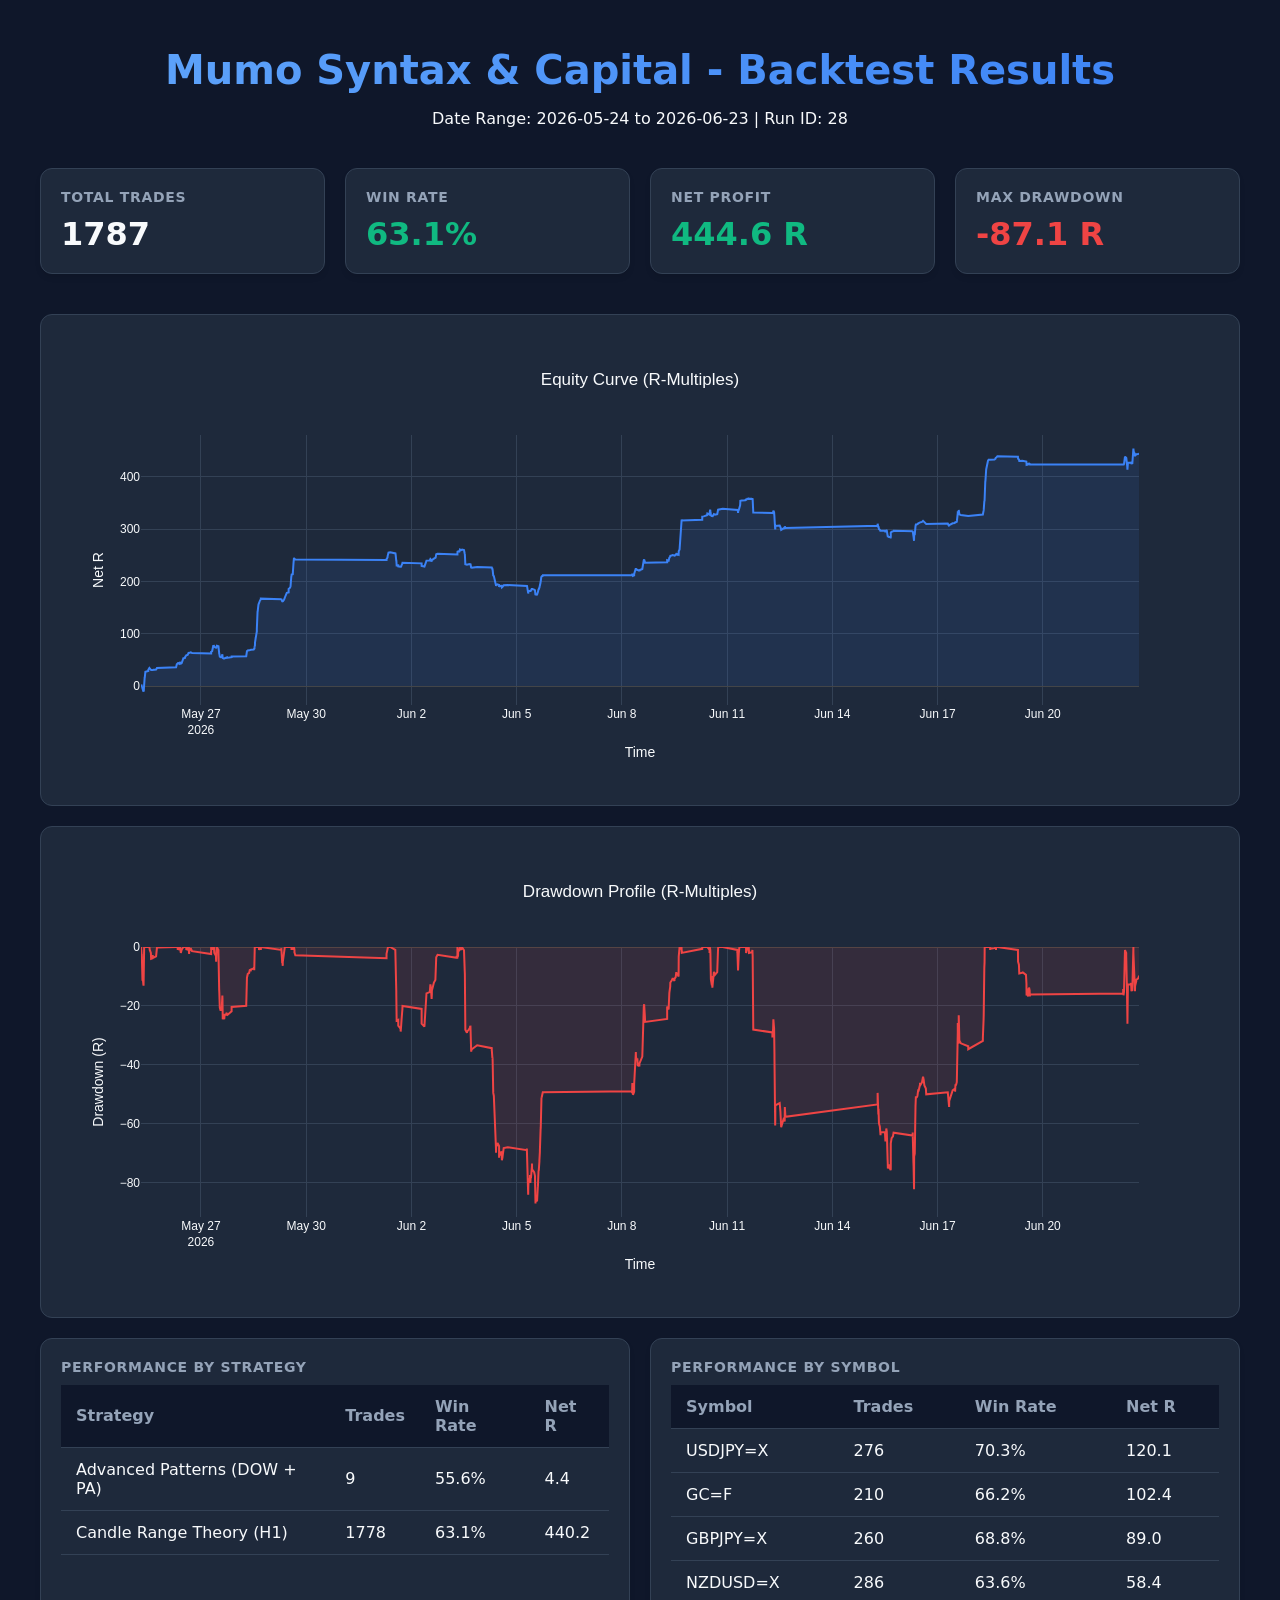
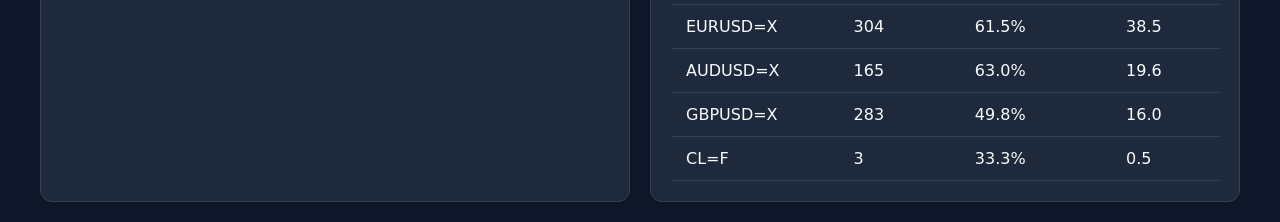
==== commit fb45e55d: "feat: Client Portal API and Infrastructure (v5.4.0)" ====
--- a/backtest_dashboard.html
+++ b/backtest_dashboard.html
@@ -103,25 +103,25 @@
         <div class="container">
             <div class="header">
                 <h1>Mumo Syntax & Capital - Backtest Results</h1>
-                <p>Date Range: 2026-06-14 to 2026-06-21 | Run ID: 22</p>
+                <p>Date Range: 2026-05-24 to 2026-06-23 | Run ID: 28</p>
             </div>
 
             <div class="summary-cards">
                 <div class="card">
                     <h3>Total Trades</h3>
-                    <div class="value">375</div>
+                    <div class="value">1787</div>
                 </div>
                 <div class="card">
                     <h3>Win Rate</h3>
-                    <div class="value success">62.4%</div>
+                    <div class="value success">63.1%</div>
                 </div>
                 <div class="card">
                     <h3>Net Profit</h3>
-                    <div class="value success">121.6 R</div>
+                    <div class="value success">444.6 R</div>
                 </div>
                 <div class="card">
                     <h3>Max Drawdown</h3>
-                    <div class="value danger">-29.7 R</div>
+                    <div class="value danger">-87.1 R</div>
                 </div>
             </div>
 
@@ -146,7 +146,7 @@
                             </tr>
                         </thead>
                         <tbody>
-                            <tr><td>Advanced Patterns (DOW + PA)</td><td>4</td><td>25.0%</td><td class='danger'>-1.5</td></tr><tr><td>Candle Range Theory (H1)</td><td>371</td><td>62.8%</td><td class='success'>123.1</td></tr>
+                            <tr><td>Advanced Patterns (DOW + PA)</td><td>9</td><td>55.6%</td><td class='success'>4.4</td></tr><tr><td>Candle Range Theory (H1)</td><td>1778</td><td>63.1%</td><td class='success'>440.2</td></tr>
                         </tbody>
                     </table>
                 </div>
@@ -163,7 +163,7 @@
                             </tr>
                         </thead>
                         <tbody>
-                            <tr><td>GC=F</td><td>64</td><td>82.8%</td><td class='success'>48.1</td></tr><tr><td>NZDUSD=X</td><td>63</td><td>85.7%</td><td class='success'>44.9</td></tr><tr><td>EURUSD=X</td><td>69</td><td>69.6%</td><td class='success'>26.5</td></tr><tr><td>AUDUSD=X</td><td>49</td><td>55.1%</td><td class='success'>12.8</td></tr><tr><td>USDJPY=X</td><td>33</td><td>48.5%</td><td class='success'>5.3</td></tr><tr><td>GBPUSD=X</td><td>47</td><td>46.8%</td><td class='success'>4.7</td></tr><tr><td>CL=F</td><td>2</td><td>50.0%</td><td class='success'>0.5</td></tr><tr><td>GBPJPY=X</td><td>48</td><td>27.1%</td><td class='danger'>-21.1</td></tr>
+                            <tr><td>USDJPY=X</td><td>276</td><td>70.3%</td><td class='success'>120.1</td></tr><tr><td>GC=F</td><td>210</td><td>66.2%</td><td class='success'>102.4</td></tr><tr><td>GBPJPY=X</td><td>260</td><td>68.8%</td><td class='success'>89.0</td></tr><tr><td>NZDUSD=X</td><td>286</td><td>63.6%</td><td class='success'>58.4</td></tr><tr><td>EURUSD=X</td><td>304</td><td>61.5%</td><td class='success'>38.5</td></tr><tr><td>AUDUSD=X</td><td>165</td><td>63.0%</td><td class='success'>19.6</td></tr><tr><td>GBPUSD=X</td><td>283</td><td>49.8%</td><td class='success'>16.0</td></tr><tr><td>CL=F</td><td>3</td><td>33.3%</td><td class='success'>0.5</td></tr>
                         </tbody>
                     </table>
                 </div>
@@ -173,8 +173,8 @@
         <script>
             // Equity Curve
             const equityData = [{
-                x: ['2026-06-15T07:00:00+00:00', '2026-06-15T07:00:00+00:00', '2026-06-15T07:00:00+00:00', '2026-06-15T07:00:00+00:00', '2026-06-15T07:00:00+00:00', '2026-06-15T07:00:00+00:00', '2026-06-15T07:05:00+00:00', '2026-06-15T07:10:00+00:00', '2026-06-15T07:15:00+00:00', '2026-06-15T07:15:00+00:00', '2026-06-15T07:20:00+00:00', '2026-06-15T07:25:00+00:00', '2026-06-15T07:25:00+00:00', '2026-06-15T07:30:00+00:00', '2026-06-15T07:35:00+00:00', '2026-06-15T07:35:00+00:00', '2026-06-15T07:40:00+00:00', '2026-06-15T07:45:00+00:00', '2026-06-15T07:50:00+00:00', '2026-06-15T07:55:00+00:00', '2026-06-15T08:30:00+00:00', '2026-06-15T08:35:00+00:00', '2026-06-15T08:40:00+00:00', '2026-06-15T08:45:00+00:00', '2026-06-15T08:45:00+00:00', '2026-06-15T08:45:00+00:00', '2026-06-15T08:50:00+00:00', '2026-06-15T08:50:00+00:00', '2026-06-15T08:50:00+00:00', '2026-06-15T08:55:00+00:00', '2026-06-15T08:55:00+00:00', '2026-06-15T09:00:00+00:00', '2026-06-15T09:00:00+00:00', '2026-06-15T12:00:00+00:00', '2026-06-15T12:00:00+00:00', '2026-06-15T12:15:00+00:00', '2026-06-15T12:15:00+00:00', '2026-06-15T12:15:00+00:00', '2026-06-15T12:15:00+00:00', '2026-06-15T12:20:00+00:00', '2026-06-15T12:20:00+00:00', '2026-06-15T12:20:00+00:00', '2026-06-15T12:25:00+00:00', '2026-06-15T12:50:00+00:00', '2026-06-15T12:55:00+00:00', '2026-06-15T13:15:00+00:00', '2026-06-15T13:20:00+00:00', '2026-06-15T13:20:00+00:00', '2026-06-15T13:25:00+00:00', '2026-06-15T13:25:00+00:00', '2026-06-15T13:30:00+00:00', '2026-06-15T13:30:00+00:00', '2026-06-15T13:35:00+00:00', '2026-06-15T13:35:00+00:00', '2026-06-15T13:40:00+00:00', '2026-06-15T13:45:00+00:00', '2026-06-15T13:45:00+00:00', '2026-06-15T13:45:00+00:00', '2026-06-15T13:50:00+00:00', '2026-06-15T13:55:00+00:00', '2026-06-15T14:00:00+00:00', '2026-06-15T14:00:00+00:00', '2026-06-15T14:00:00+00:00', '2026-06-15T14:05:00+00:00', '2026-06-15T14:05:00+00:00', '2026-06-15T14:45:00+00:00', '2026-06-15T14:50:00+00:00', '2026-06-15T14:55:00+00:00', '2026-06-15T15:00:00+00:00', '2026-06-15T15:55:00+00:00', '2026-06-15T16:00:00+00:00', '2026-06-15T16:00:00+00:00', '2026-06-15T16:35:00+00:00', '2026-06-15T17:30:00+00:00', '2026-06-15T17:55:00+00:00', '2026-06-16T07:00:00+00:00', '2026-06-16T07:00:00+00:00', '2026-06-16T07:00:00+00:00', '2026-06-16T07:00:00+00:00', '2026-06-16T07:00:00+00:00', '2026-06-16T07:05:00+00:00', '2026-06-16T07:05:00+00:00', '2026-06-16T07:10:00+00:00', '2026-06-16T07:10:00+00:00', '2026-06-16T07:10:00+00:00', '2026-06-16T07:15:00+00:00', '2026-06-16T07:15:00+00:00', '2026-06-16T07:15:00+00:00', '2026-06-16T07:20:00+00:00', '2026-06-16T07:20:00+00:00', '2026-06-16T07:25:00+00:00', '2026-06-16T07:25:00+00:00', '2026-06-16T07:30:00+00:00', '2026-06-16T07:30:00+00:00', '2026-06-16T07:35:00+00:00', '2026-06-16T07:35:00+00:00', '2026-06-16T07:40:00+00:00', '2026-06-16T07:40:00+00:00', '2026-06-16T07:45:00+00:00', '2026-06-16T07:50:00+00:00', '2026-06-16T07:55:00+00:00', '2026-06-16T07:55:00+00:00', '2026-06-16T08:00:00+00:00', '2026-06-16T08:00:00+00:00', '2026-06-16T08:00:00+00:00', '2026-06-16T08:00:00+00:00', '2026-06-16T08:00:00+00:00', '2026-06-16T08:25:00+00:00', '2026-06-16T08:25:00+00:00', '2026-06-16T08:30:00+00:00', '2026-06-16T08:30:00+00:00', '2026-06-16T08:40:00+00:00', '2026-06-16T08:50:00+00:00', '2026-06-16T08:50:00+00:00', '2026-06-16T08:50:00+00:00', '2026-06-16T08:55:00+00:00', '2026-06-16T08:55:00+00:00', '2026-06-16T08:55:00+00:00', '2026-06-16T08:55:00+00:00', '2026-06-16T09:00:00+00:00', '2026-06-16T09:00:00+00:00', '2026-06-16T09:00:00+00:00', '2026-06-16T09:10:00+00:00', '2026-06-16T09:45:00+00:00', '2026-06-16T09:50:00+00:00', '2026-06-16T09:55:00+00:00', '2026-06-16T10:05:00+00:00', '2026-06-16T10:15:00+00:00', '2026-06-16T10:20:00+00:00', '2026-06-16T10:25:00+00:00', '2026-06-16T10:30:00+00:00', '2026-06-16T10:35:00+00:00', '2026-06-16T10:40:00+00:00', '2026-06-16T10:45:00+00:00', '2026-06-16T10:50:00+00:00', '2026-06-16T10:55:00+00:00', '2026-06-16T10:55:00+00:00', '2026-06-16T12:00:00+00:00', '2026-06-16T12:00:00+00:00', '2026-06-16T12:00:00+00:00', '2026-06-16T13:20:00+00:00', '2026-06-16T14:05:00+00:00', '2026-06-16T14:30:00+00:00', '2026-06-16T14:55:00+00:00', '2026-06-16T15:00:00+00:00', '2026-06-16T16:00:00+00:00', '2026-06-16T16:00:00+00:00', '2026-06-16T16:15:00+00:00', '2026-06-17T07:00:00+00:00', '2026-06-17T07:15:00+00:00', '2026-06-17T07:40:00+00:00', '2026-06-17T07:45:00+00:00', '2026-06-17T07:50:00+00:00', '2026-06-17T07:55:00+00:00', '2026-06-17T08:00:00+00:00', '2026-06-17T10:20:00+00:00', '2026-06-17T12:00:00+00:00', '2026-06-17T12:00:00+00:00', '2026-06-17T12:00:00+00:00', '2026-06-17T12:00:00+00:00', '2026-06-17T12:15:00+00:00', '2026-06-17T12:40:00+00:00', '2026-06-17T13:00:00+00:00', '2026-06-17T13:10:00+00:00', '2026-06-17T13:15:00+00:00', '2026-06-17T13:20:00+00:00', '2026-06-17T13:25:00+00:00', '2026-06-17T13:30:00+00:00', '2026-06-17T13:40:00+00:00', '2026-06-17T13:45:00+00:00', '2026-06-17T13:50:00+00:00', '2026-06-17T13:50:00+00:00', '2026-06-17T13:50:00+00:00', '2026-06-17T13:55:00+00:00', '2026-06-17T14:00:00+00:00', '2026-06-17T14:00:00+00:00', '2026-06-17T14:05:00+00:00', '2026-06-17T14:10:00+00:00', '2026-06-17T14:20:00+00:00', '2026-06-17T14:20:00+00:00', '2026-06-17T14:25:00+00:00', '2026-06-17T14:30:00+00:00', '2026-06-17T14:30:00+00:00', '2026-06-17T14:30:00+00:00', '2026-06-17T14:35:00+00:00', '2026-06-17T14:35:00+00:00', '2026-06-17T14:40:00+00:00', '2026-06-17T14:40:00+00:00', '2026-06-17T14:45:00+00:00', '2026-06-17T14:45:00+00:00', '2026-06-17T14:45:00+00:00', '2026-06-17T14:50:00+00:00', '2026-06-17T14:50:00+00:00', '2026-06-17T14:55:00+00:00', '2026-06-17T14:55:00+00:00', '2026-06-17T15:55:00+00:00', '2026-06-17T21:00:00+00:00', '2026-06-17T21:00:00+00:00', '2026-06-18T07:00:00+00:00', '2026-06-18T07:00:00+00:00', '2026-06-18T07:00:00+00:00', '2026-06-18T07:20:00+00:00', '2026-06-18T07:25:00+00:00', '2026-06-18T07:30:00+00:00', '2026-06-18T07:30:00+00:00', '2026-06-18T07:35:00+00:00', '2026-06-18T07:35:00+00:00', '2026-06-18T07:40:00+00:00', '2026-06-18T07:40:00+00:00', '2026-06-18T07:45:00+00:00', '2026-06-18T07:45:00+00:00', '2026-06-18T07:50:00+00:00', '2026-06-18T07:50:00+00:00', '2026-06-18T07:55:00+00:00', '2026-06-18T07:55:00+00:00', '2026-06-18T08:00:00+00:00', '2026-06-18T08:00:00+00:00', '2026-06-18T08:00:00+00:00', '2026-06-18T08:00:00+00:00', '2026-06-18T08:10:00+00:00', '2026-06-18T08:10:00+00:00', '2026-06-18T08:15:00+00:00', '2026-06-18T08:15:00+00:00', '2026-06-18T08:15:00+00:00', '2026-06-18T08:20:00+00:00', '2026-06-18T08:20:00+00:00', '2026-06-18T08:20:00+00:00', '2026-06-18T08:20:00+00:00', '2026-06-18T08:25:00+00:00', '2026-06-18T08:25:00+00:00', '2026-06-18T08:25:00+00:00', '2026-06-18T08:25:00+00:00', '2026-06-18T08:30:00+00:00', '2026-06-18T08:30:00+00:00', '2026-06-18T08:30:00+00:00', '2026-06-18T08:30:00+00:00', '2026-06-18T08:35:00+00:00', '2026-06-18T08:35:00+00:00', '2026-06-18T08:35:00+00:00', '2026-06-18T08:35:00+00:00', '2026-06-18T08:35:00+00:00', '2026-06-18T08:40:00+00:00', '2026-06-18T08:40:00+00:00', '2026-06-18T08:40:00+00:00', '2026-06-18T08:40:00+00:00', '2026-06-18T08:40:00+00:00', '2026-06-18T08:45:00+00:00', '2026-06-18T08:45:00+00:00', '2026-06-18T08:45:00+00:00', '2026-06-18T08:45:00+00:00', '2026-06-18T08:45:00+00:00', '2026-06-18T08:50:00+00:00', '2026-06-18T08:50:00+00:00', '2026-06-18T08:50:00+00:00', '2026-06-18T08:50:00+00:00', '2026-06-18T08:50:00+00:00', '2026-06-18T08:55:00+00:00', '2026-06-18T08:55:00+00:00', '2026-06-18T08:55:00+00:00', '2026-06-18T08:55:00+00:00', '2026-06-18T08:55:00+00:00', '2026-06-18T09:00:00+00:00', '2026-06-18T09:00:00+00:00', '2026-06-18T09:00:00+00:00', '2026-06-18T09:00:00+00:00', '2026-06-18T09:05:00+00:00', '2026-06-18T09:05:00+00:00', '2026-06-18T09:10:00+00:00', '2026-06-18T09:10:00+00:00', '2026-06-18T09:15:00+00:00', '2026-06-18T09:20:00+00:00', '2026-06-18T09:25:00+00:00', '2026-06-18T09:25:00+00:00', '2026-06-18T09:30:00+00:00', '2026-06-18T09:30:00+00:00', '2026-06-18T09:35:00+00:00', '2026-06-18T09:35:00+00:00', '2026-06-18T09:40:00+00:00', '2026-06-18T09:45:00+00:00', '2026-06-18T09:50:00+00:00', '2026-06-18T09:55:00+00:00', '2026-06-18T10:00:00+00:00', '2026-06-18T10:00:00+00:00', '2026-06-18T10:00:00+00:00', '2026-06-18T10:05:00+00:00', '2026-06-18T10:05:00+00:00', '2026-06-18T10:05:00+00:00', '2026-06-18T10:10:00+00:00', '2026-06-18T10:10:00+00:00', '2026-06-18T10:10:00+00:00', '2026-06-18T10:10:00+00:00', '2026-06-18T10:15:00+00:00', '2026-06-18T10:15:00+00:00', '2026-06-18T10:20:00+00:00', '2026-06-18T10:20:00+00:00', '2026-06-18T10:25:00+00:00', '2026-06-18T10:25:00+00:00', '2026-06-18T10:30:00+00:00', '2026-06-18T10:35:00+00:00', '2026-06-18T10:35:00+00:00', '2026-06-18T10:40:00+00:00', '2026-06-18T10:40:00+00:00', '2026-06-18T10:40:00+00:00', '2026-06-18T10:45:00+00:00', '2026-06-18T10:45:00+00:00', '2026-06-18T10:45:00+00:00', '2026-06-18T10:50:00+00:00', '2026-06-18T10:50:00+00:00', '2026-06-18T10:50:00+00:00', '2026-06-18T10:50:00+00:00', '2026-06-18T10:55:00+00:00', '2026-06-18T10:55:00+00:00', '2026-06-18T10:55:00+00:00', '2026-06-18T10:55:00+00:00', '2026-06-18T10:55:00+00:00', '2026-06-18T12:00:00+00:00', '2026-06-18T12:00:00+00:00', '2026-06-18T12:00:00+00:00', '2026-06-18T12:00:00+00:00', '2026-06-18T12:00:00+00:00', '2026-06-18T12:00:00+00:00', '2026-06-18T15:00:00+00:00', '2026-06-18T15:25:00+00:00', '2026-06-18T15:30:00+00:00', '2026-06-18T15:30:00+00:00', '2026-06-18T15:35:00+00:00', '2026-06-18T15:35:00+00:00', '2026-06-18T15:40:00+00:00', '2026-06-18T15:40:00+00:00', '2026-06-18T15:45:00+00:00', '2026-06-18T15:45:00+00:00', '2026-06-18T15:50:00+00:00', '2026-06-18T15:50:00+00:00', '2026-06-18T15:55:00+00:00', '2026-06-18T15:55:00+00:00', '2026-06-18T16:00:00+00:00', '2026-06-18T16:00:00+00:00', '2026-06-18T16:35:00+00:00', '2026-06-18T16:50:00+00:00', '2026-06-18T16:55:00+00:00', '2026-06-18T17:00:00+00:00', '2026-06-19T07:00:00+00:00', '2026-06-19T07:00:00+00:00', '2026-06-19T07:00:00+00:00', '2026-06-19T07:05:00+00:00', '2026-06-19T07:05:00+00:00', '2026-06-19T07:40:00+00:00', '2026-06-19T07:45:00+00:00', '2026-06-19T07:50:00+00:00', '2026-06-19T07:55:00+00:00', '2026-06-19T10:00:00+00:00', '2026-06-19T12:30:00+00:00', '2026-06-19T12:45:00+00:00', '2026-06-19T12:50:00+00:00', '2026-06-19T12:50:00+00:00', '2026-06-19T12:50:00+00:00', '2026-06-19T12:55:00+00:00', '2026-06-19T12:55:00+00:00', '2026-06-19T12:55:00+00:00', '2026-06-19T13:00:00+00:00', '2026-06-19T13:20:00+00:00', '2026-06-19T13:25:00+00:00', '2026-06-19T14:00:00+00:00', '2026-06-19T14:00:00+00:00', '2026-06-19T14:20:00+00:00', '2026-06-19T14:25:00+00:00', '2026-06-19T14:30:00+00:00', '2026-06-19T14:30:00+00:00', '2026-06-19T15:00:00+00:00', '2026-06-19T15:05:00+00:00', '2026-06-19T15:10:00+00:00'],
-                y: [4.228571428571984, 7.691534391535093, 6.691534391535093, 8.137962962963591, 7.1379629629635915, 6.1379629629635915, 5.1379629629635915, 4.1379629629635915, 5.7826998050690825, 4.7826998050690825, 3.7826998050690825, 2.7826998050690825, 1.7826998050690825, 0.7826998050690825, 2.760960674634134, 1.7609606746341342, 0.7609606746341342, -0.2390393253658658, -1.2390393253658658, -2.239039325365866, -3.239039325365866, -4.239039325365866, -5.239039325365866, -4.7211821825087155, -3.5838195451460333, -4.583819545146033, -4.065962402288883, -3.7534624022889242, -4.753462402288925, -4.235605259431774, -5.235605259431774, -6.235605259431774, -5.322305134168378, -5.162881291079142, -6.162881291079142, -7.162881291079142, -5.809035137232698, -6.809035137232698, -7.809035137232698, -7.342368470565895, -8.342368470565894, -7.610669283574035, -6.829419283574124, -5.383546930497766, -3.937674577421408, -4.937674577421408, -5.937674577421408, -6.937674577421408, -7.937674577421408, -8.937674577421408, -9.937674577421408, -10.937674577421408, -11.937674577421408, -12.937674577421408, -13.937674577421408, -11.575972449761828, -12.575972449761828, -13.575972449761828, -14.575972449761828, -15.575972449761828, -16.575972449761828, -17.575972449761828, -16.50077400019059, -16.095368594784937, -17.095368594784937, -16.77069327010949, -16.446017945434043, -16.121342620758597, -17.121342620758597, -18.121342620758597, -17.446643825577873, -9.031526105615436, -7.213344287433436, -6.613344287433426, -5.362556734609472, -6.362556734609472, -5.450792028727162, -5.337106990045383, -6.337106990045383, -5.769505563814243, -6.769505563814243, -6.201904137583103, -7.201904137583103, -7.088219098901324, -6.520617672670184, -7.520617672670184, -8.520617672670184, -9.520617672670184, -10.520617672670184, -11.520617672670184, -12.520617672670184, -13.520617672670184, -14.520617672670184, -15.520617672670184, -16.520617672670184, -17.520617672670184, -18.520617672670184, -19.520617672670184, -20.520617672670184, -21.520617672670184, -20.608852966787875, -21.608852966787875, -20.537424395359377, -19.258203616138484, -18.493497733785563, -13.617472127437543, -10.448481227773655, -9.506733654958083, -7.263083756178821, -6.191655184750321, -4.294404272060991, -2.3971533593716607, -1.325724787943161, 0.23427521205677082, 1.1760227848723424, 2.247451356300842, 3.807451356300774, 4.7491989291163454, 6.646449841805675, 7.651257534113287, 8.468330704845005, 9.47069764895742, 9.675960806852151, 9.680102353379093, 9.684243899906035, 9.688385446432976, 9.931628689676245, 10.188771546819126, 10.445914403962007, 10.703057261104888, 11.022206197275132, 11.341355133445376, 11.66050406961562, 11.979653005785863, 12.298801941956107, 11.298801941956107, 11.61795087812635, 13.876571567781465, 14.544027953738768, 13.544027953738768, 14.675672342921382, 16.6336568154442, 15.633656815444201, 14.633656815444201, 13.633656815444201, 12.633656815444201, 11.633656815444201, 10.633656815444201, 11.357794746478662, 10.357794746478662, 9.357794746478662, 8.357794746478662, 7.357794746478662, 6.357794746478662, 8.427562188338777, 11.990062188337363, 12.558689639317688, 11.558689639317688, 13.579692774113365, 13.742782342904524, 13.795945553962508, 13.855429746974062, 14.318295305568707, 14.781160864163352, 16.42978700904305, 18.078413153922746, 19.727039298802442, 18.727039298802442, 22.023335595099002, 25.319631891395563, 31.554926009042134, 34.851222305338695, 33.851222305338695, 32.851222305338695, 31.851222305338695, 30.851222305338695, 29.851222305338695, 28.851222305338695, 27.851222305338695, 34.161860005089515, 33.161860005089515, 32.161860005089515, 31.161860005089515, 37.472497704840336, 36.472497704840336, 35.472497704840336, 34.472497704840336, 33.472497704840336, 32.472497704840336, 31.472497704840336, 32.97244070971778, 31.97244070971778, 30.97244070971778, 29.97244070971778, 28.97244070971778, 27.97244070971778, 26.97244070971778, 25.97244070971778, 28.772440709716854, 29.75577404305006, 30.675231499996958, 32.16459320212417, 33.653954904251385, 35.1433166063786, 36.0627740633255, 37.55213576545271, 38.47159322239961, 39.960954924526824, 40.880412381473725, 42.36977408360094, 43.02340365198566, 44.51276535411287, 45.166394922497595, 46.65575662462481, 47.30938619300953, 49.173792972670036, 51.72481338083328, 52.459326655169576, 53.599510613882515, 55.46391739354302, 56.60410135225596, 58.468508131916465, 61.01952854007971, 62.15971249879265, 64.02411927845316, 66.57513968661641, 66.92037778185453, 68.06056174056746, 69.92496852022798, 72.47598892839123, 72.82122702362935, 73.96141098234229, 75.27647947549254, 78.07867727769049, 78.4239153729286, 79.56409933164154, 80.8791678247918, 83.68136562698975, 84.41587890132604, 84.76111699656416, 85.9013009552771, 87.21636944842734, 90.0185672506253, 90.75308052496159, 91.0983186201997, 92.23850257891264, 92.4543299170421, 93.22947784603615, 93.96399112037244, 94.30922921561056, 95.4494131743235, 95.66524051245295, 96.440388441447, 97.17490171578329, 97.52013981102141, 98.66032376973435, 98.8761511078638, 99.65129903685785, 100.38581231119414, 100.73105040643226, 101.8712343651452, 103.47694865085954, 105.10552007943106, 107.38024535415643, 108.00326925711009, 109.60898354282443, 110.2320074457781, 111.83772173149244, 112.4607456344461, 114.06645992016044, 115.67217420587478, 117.27788849158912, 117.90091239454279, 119.50662668025713, 120.48202422124078, 122.08773850695512, 123.06313604793877, 124.66885033365311, 126.27456461936745, 127.8802789050818, 129.48599319079614, 129.63730898026984, 129.83405083490644, 129.99808793128557, 130.14940372075927, 130.34614557539587, 130.34614557539587, 130.49746136486957, 130.69420321950616, 130.74247908157514, 130.74247908157514, 130.89379487104884, 130.94207073311782, 131.09338652259152, 131.1416623846605, 131.2929781741342, 131.34125403620317, 131.50209319704234, 131.66293235788152, 131.71478420973338, 131.87562337057255, 131.92747522242442, 131.92747522242442, 132.1109858607223, 132.1718554259397, 132.1718554259397, 132.3553660642376, 132.41623562945497, 132.41623562945497, 132.5802727258341, 132.763783364132, 132.9998735896959, 133.0607431549133, 133.0607431549133, 133.22478025129243, 133.4946215211337, 133.6789466299871, 133.97848580049404, 134.0891741436279, 133.0891741436279, 133.52614709292152, 133.76973044813653, 134.01331380335154, 133.99022097246893, 134.23380432768394, 134.21071149680134, 134.45429485201635, 134.43120202113374, 134.67478537634875, 135.48239592056672, 135.89271499849443, 136.7003255427124, 137.1106446206401, 137.91825516485807, 138.32857424278578, 137.32857424278578, 138.01694367800175, 138.70531311321773, 139.3936825484337, 140.08205198364968, 140.2112097978759, 139.2112097978759, 138.2112097978759, 137.2112097978759, 136.2112097978759, 135.2112097978759, 134.2112097978759, 133.2112097978759, 132.2112097978759, 131.2112097978759, 131.50686197178896, 130.50686197178896, 129.50686197178896, 128.50686197178896, 127.50686197178896, 126.50686197178896, 125.50686197178896, 124.50686197178896, 123.50686197178896, 123.91426937919637, 124.03054844896387, 124.14682751873137, 123.14682751873137, 123.76788015031048, 124.38893278188958, 125.00998541346868, 124.00998541346868, 124.63103804504779, 123.63103804504779, 122.63103804504779, 121.63103804504779],
+                x: ['2026-05-25T07:00:00+00:00', '2026-05-25T07:00:00+00:00', '2026-05-25T07:00:00+00:00', '2026-05-25T07:00:00+00:00', '2026-05-25T07:10:00+00:00', '2026-05-25T07:10:00+00:00', '2026-05-25T07:15:00+00:00', '2026-05-25T07:15:00+00:00', '2026-05-25T07:15:00+00:00', '2026-05-25T07:15:00+00:00', '2026-05-25T07:20:00+00:00', '2026-05-25T07:20:00+00:00', '2026-05-25T07:20:00+00:00', '2026-05-25T07:25:00+00:00', '2026-05-25T07:25:00+00:00', '2026-05-25T07:25:00+00:00', '2026-05-25T07:30:00+00:00', '2026-05-25T07:30:00+00:00', '2026-05-25T07:30:00+00:00', '2026-05-25T07:35:00+00:00', '2026-05-25T07:35:00+00:00', '2026-05-25T07:40:00+00:00', '2026-05-25T07:40:00+00:00', '2026-05-25T07:45:00+00:00', '2026-05-25T07:45:00+00:00', '2026-05-25T07:45:00+00:00', '2026-05-25T07:50:00+00:00', '2026-05-25T07:50:00+00:00', '2026-05-25T07:50:00+00:00', '2026-05-25T07:55:00+00:00', '2026-05-25T07:55:00+00:00', '2026-05-25T07:55:00+00:00', '2026-05-25T07:55:00+00:00', '2026-05-25T08:00:00+00:00', '2026-05-25T08:00:00+00:00', '2026-05-25T08:00:00+00:00', '2026-05-25T08:00:00+00:00', '2026-05-25T08:05:00+00:00', '2026-05-25T08:05:00+00:00', '2026-05-25T08:10:00+00:00', '2026-05-25T08:10:00+00:00', '2026-05-25T08:15:00+00:00', '2026-05-25T08:15:00+00:00', '2026-05-25T08:20:00+00:00', '2026-05-25T08:20:00+00:00', '2026-05-25T08:25:00+00:00', '2026-05-25T08:30:00+00:00', '2026-05-25T08:30:00+00:00', '2026-05-25T08:35:00+00:00', '2026-05-25T08:35:00+00:00', '2026-05-25T08:40:00+00:00', '2026-05-25T08:40:00+00:00', '2026-05-25T08:45:00+00:00', '2026-05-25T08:45:00+00:00', '2026-05-25T08:50:00+00:00', '2026-05-25T08:50:00+00:00', '2026-05-25T08:55:00+00:00', '2026-05-25T08:55:00+00:00', '2026-05-25T09:00:00+00:00', '2026-05-25T09:00:00+00:00', '2026-05-25T09:05:00+00:00', '2026-05-25T09:10:00+00:00', '2026-05-25T09:10:00+00:00', '2026-05-25T09:15:00+00:00', '2026-05-25T09:20:00+00:00', '2026-05-25T09:25:00+00:00', '2026-05-25T09:30:00+00:00', '2026-05-25T09:30:00+00:00', '2026-05-25T09:35:00+00:00', '2026-05-25T09:40:00+00:00', '2026-05-25T09:40:00+00:00', '2026-05-25T09:45:00+00:00', '2026-05-25T09:45:00+00:00', '2026-05-25T09:50:00+00:00', '2026-05-25T09:55:00+00:00', '2026-05-25T10:00:00+00:00', '2026-05-25T12:00:00+00:00', '2026-05-25T12:00:00+00:00', '2026-05-25T12:00:00+00:00', '2026-05-25T12:45:00+00:00', '2026-05-25T13:00:00+00:00', '2026-05-25T13:45:00+00:00', '2026-05-25T13:50:00+00:00', '2026-05-25T13:55:00+00:00', '2026-05-25T14:55:00+00:00', '2026-05-25T15:00:00+00:00', '2026-05-25T15:10:00+00:00', '2026-05-25T17:20:00+00:00', '2026-05-25T17:25:00+00:00', '2026-05-25T17:30:00+00:00', '2026-05-25T17:35:00+00:00', '2026-05-25T17:40:00+00:00', '2026-05-25T17:40:00+00:00', '2026-05-25T17:45:00+00:00', '2026-05-25T17:50:00+00:00', '2026-05-25T17:55:00+00:00', '2026-05-26T07:00:00+00:00', '2026-05-26T07:00:00+00:00', '2026-05-26T07:00:00+00:00', '2026-05-26T07:30:00+00:00', '2026-05-26T07:35:00+00:00', '2026-05-26T07:40:00+00:00', '2026-05-26T08:00:00+00:00', '2026-05-26T08:10:00+00:00', '2026-05-26T08:15:00+00:00', '2026-05-26T09:00:00+00:00', '2026-05-26T09:00:00+00:00', '2026-05-26T09:40:00+00:00', '2026-05-26T09:45:00+00:00', '2026-05-26T10:15:00+00:00', '2026-05-26T10:50:00+00:00', '2026-05-26T12:00:00+00:00', '2026-05-26T13:00:00+00:00', '2026-05-26T13:10:00+00:00', '2026-05-26T13:10:00+00:00', '2026-05-26T13:20:00+00:00', '2026-05-26T13:30:00+00:00', '2026-05-26T13:40:00+00:00', '2026-05-26T13:45:00+00:00', '2026-05-26T13:50:00+00:00', '2026-05-26T13:50:00+00:00', '2026-05-26T13:50:00+00:00', '2026-05-26T13:55:00+00:00', '2026-05-26T13:55:00+00:00', '2026-05-26T14:00:00+00:00', '2026-05-26T14:00:00+00:00', '2026-05-26T14:00:00+00:00', '2026-05-26T14:55:00+00:00', '2026-05-26T15:00:00+00:00', '2026-05-26T15:15:00+00:00', '2026-05-26T15:20:00+00:00', '2026-05-26T15:20:00+00:00', '2026-05-26T15:25:00+00:00', '2026-05-26T15:25:00+00:00', '2026-05-26T15:30:00+00:00', '2026-05-26T15:30:00+00:00', '2026-05-26T15:35:00+00:00', '2026-05-26T15:35:00+00:00', '2026-05-26T15:40:00+00:00', '2026-05-26T15:40:00+00:00', '2026-05-26T15:45:00+00:00', '2026-05-26T15:45:00+00:00', '2026-05-26T15:50:00+00:00', '2026-05-26T15:50:00+00:00', '2026-05-26T15:50:00+00:00', '2026-05-26T15:55:00+00:00', '2026-05-26T15:55:00+00:00', '2026-05-26T15:55:00+00:00', '2026-05-26T16:00:00+00:00', '2026-05-26T16:00:00+00:00', '2026-05-26T17:00:00+00:00', '2026-05-26T17:55:00+00:00', '2026-05-27T07:00:00+00:00', '2026-05-27T07:00:00+00:00', '2026-05-27T07:00:00+00:00', '2026-05-27T07:00:00+00:00', '2026-05-27T07:00:00+00:00', '2026-05-27T07:40:00+00:00', '2026-05-27T07:45:00+00:00', '2026-05-27T07:45:00+00:00', '2026-05-27T07:50:00+00:00', '2026-05-27T07:50:00+00:00', '2026-05-27T07:55:00+00:00', '2026-05-27T07:55:00+00:00', '2026-05-27T08:00:00+00:00', '2026-05-27T08:00:00+00:00', '2026-05-27T08:00:00+00:00', '2026-05-27T08:15:00+00:00', '2026-05-27T08:20:00+00:00', '2026-05-27T08:25:00+00:00', '2026-05-27T08:30:00+00:00', '2026-05-27T08:35:00+00:00', '2026-05-27T08:40:00+00:00', '2026-05-27T08:45:00+00:00', '2026-05-27T08:50:00+00:00', '2026-05-27T08:55:00+00:00', '2026-05-27T09:00:00+00:00', '2026-05-27T09:10:00+00:00', '2026-05-27T10:15:00+00:00', '2026-05-27T10:15:00+00:00', '2026-05-27T10:20:00+00:00', '2026-05-27T10:20:00+00:00', '2026-05-27T10:25:00+00:00', '2026-05-27T10:25:00+00:00', '2026-05-27T10:25:00+00:00', '2026-05-27T10:30:00+00:00', '2026-05-27T10:30:00+00:00', '2026-05-27T10:30:00+00:00', '2026-05-27T10:35:00+00:00', '2026-05-27T10:35:00+00:00', '2026-05-27T10:35:00+00:00', '2026-05-27T10:40:00+00:00', '2026-05-27T10:40:00+00:00', '2026-05-27T10:40:00+00:00', '2026-05-27T10:45:00+00:00', '2026-05-27T10:45:00+00:00', '2026-05-27T10:45:00+00:00', '2026-05-27T10:50:00+00:00', '2026-05-27T10:50:00+00:00', '2026-05-27T10:55:00+00:00', '2026-05-27T12:00:00+00:00', '2026-05-27T12:00:00+00:00', '2026-05-27T12:00:00+00:00', '2026-05-27T12:00:00+00:00', '2026-05-27T12:10:00+00:00', '2026-05-27T12:15:00+00:00', '2026-05-27T12:20:00+00:00', '2026-05-27T12:20:00+00:00', '2026-05-27T12:20:00+00:00', '2026-05-27T12:20:00+00:00', '2026-05-27T12:25:00+00:00', '2026-05-27T12:25:00+00:00', '2026-05-27T12:25:00+00:00', '2026-05-27T12:25:00+00:00', '2026-05-27T12:30:00+00:00', '2026-05-27T12:30:00+00:00', '2026-05-27T12:30:00+00:00', '2026-05-27T12:30:00+00:00', '2026-05-27T12:35:00+00:00', '2026-05-27T12:35:00+00:00', '2026-05-27T12:35:00+00:00', '2026-05-27T12:40:00+00:00', '2026-05-27T12:40:00+00:00', '2026-05-27T12:45:00+00:00', '2026-05-27T12:50:00+00:00', '2026-05-27T12:55:00+00:00', '2026-05-27T13:30:00+00:00', '2026-05-27T14:00:00+00:00', '2026-05-27T14:10:00+00:00', '2026-05-27T14:10:00+00:00', '2026-05-27T14:15:00+00:00', '2026-05-27T14:20:00+00:00', '2026-05-27T14:35:00+00:00', '2026-05-27T14:35:00+00:00', '2026-05-27T14:40:00+00:00', '2026-05-27T14:45:00+00:00', '2026-05-27T14:45:00+00:00', '2026-05-27T14:45:00+00:00', '2026-05-27T14:50:00+00:00', '2026-05-27T14:50:00+00:00', '2026-05-27T14:50:00+00:00', '2026-05-27T14:55:00+00:00', '2026-05-27T14:55:00+00:00', '2026-05-27T14:55:00+00:00', '2026-05-27T14:55:00+00:00', '2026-05-27T14:55:00+00:00', '2026-05-27T15:00:00+00:00', '2026-05-27T15:00:00+00:00', '2026-05-27T15:00:00+00:00', '2026-05-27T16:00:00+00:00', '2026-05-27T16:00:00+00:00', '2026-05-27T16:00:00+00:00', '2026-05-27T16:05:00+00:00', '2026-05-27T16:15:00+00:00', '2026-05-27T17:05:00+00:00', '2026-05-27T17:10:00+00:00', '2026-05-27T17:10:00+00:00', '2026-05-27T17:15:00+00:00', '2026-05-27T17:15:00+00:00', '2026-05-27T17:20:00+00:00', '2026-05-27T17:20:00+00:00', '2026-05-27T17:25:00+00:00', '2026-05-27T17:25:00+00:00', '2026-05-27T17:30:00+00:00', '2026-05-27T17:30:00+00:00', '2026-05-27T17:30:00+00:00', '2026-05-27T17:35:00+00:00', '2026-05-27T17:35:00+00:00', '2026-05-27T17:35:00+00:00', '2026-05-27T17:40:00+00:00', '2026-05-27T17:40:00+00:00', '2026-05-27T17:40:00+00:00', '2026-05-27T21:00:00+00:00', '2026-05-27T21:00:00+00:00', '2026-05-28T07:00:00+00:00', '2026-05-28T07:00:00+00:00', '2026-05-28T07:00:00+00:00', '2026-05-28T07:00:00+00:00', '2026-05-28T07:05:00+00:00', '2026-05-28T07:05:00+00:00', '2026-05-28T07:05:00+00:00', '2026-05-28T07:05:00+00:00', '2026-05-28T07:10:00+00:00', '2026-05-28T07:10:00+00:00', '2026-05-28T07:10:00+00:00', '2026-05-28T07:10:00+00:00', '2026-05-28T07:15:00+00:00', '2026-05-28T07:15:00+00:00', '2026-05-28T07:15:00+00:00', '2026-05-28T07:20:00+00:00', '2026-05-28T07:20:00+00:00', '2026-05-28T07:25:00+00:00', '2026-05-28T07:25:00+00:00', '2026-05-28T07:30:00+00:00', '2026-05-28T07:30:00+00:00', '2026-05-28T07:45:00+00:00', '2026-05-28T07:50:00+00:00', '2026-05-28T08:00:00+00:00', '2026-05-28T08:00:00+00:00', '2026-05-28T09:00:00+00:00', '2026-05-28T09:20:00+00:00', '2026-05-28T09:25:00+00:00', '2026-05-28T10:10:00+00:00', '2026-05-28T10:15:00+00:00', '2026-05-28T12:05:00+00:00', '2026-05-28T12:10:00+00:00', '2026-05-28T12:15:00+00:00', '2026-05-28T12:20:00+00:00', '2026-05-28T12:25:00+00:00', '2026-05-28T12:30:00+00:00', '2026-05-28T12:30:00+00:00', '2026-05-28T12:35:00+00:00', '2026-05-28T12:35:00+00:00', '2026-05-28T12:40:00+00:00', '2026-05-28T12:40:00+00:00', '2026-05-28T12:45:00+00:00', '2026-05-28T12:45:00+00:00', '2026-05-28T12:50:00+00:00', '2026-05-28T12:50:00+00:00', '2026-05-28T12:55:00+00:00', '2026-05-28T12:55:00+00:00', '2026-05-28T13:00:00+00:00', '2026-05-28T13:00:00+00:00', '2026-05-28T13:00:00+00:00', '2026-05-28T13:00:00+00:00', '2026-05-28T13:00:00+00:00', '2026-05-28T13:05:00+00:00', '2026-05-28T13:05:00+00:00', '2026-05-28T13:05:00+00:00', '2026-05-28T13:05:00+00:00', '2026-05-28T13:10:00+00:00', '2026-05-28T13:30:00+00:00', '2026-05-28T13:35:00+00:00', '2026-05-28T13:40:00+00:00', '2026-05-28T13:40:00+00:00', '2026-05-28T13:45:00+00:00', '2026-05-28T13:45:00+00:00', '2026-05-28T13:45:00+00:00', '2026-05-28T13:50:00+00:00', '2026-05-28T13:55:00+00:00', '2026-05-28T14:10:00+00:00', '2026-05-28T14:10:00+00:00', '2026-05-28T14:10:00+00:00', '2026-05-28T14:10:00+00:00', '2026-05-28T14:10:00+00:00', '2026-05-28T14:10:00+00:00', '2026-05-28T14:15:00+00:00', '2026-05-28T14:15:00+00:00', '2026-05-28T14:15:00+00:00', '2026-05-28T14:15:00+00:00', '2026-05-28T14:15:00+00:00', '2026-05-28T14:15:00+00:00', '2026-05-28T14:20:00+00:00', '2026-05-28T14:20:00+00:00', '2026-05-28T14:20:00+00:00', '2026-05-28T14:20:00+00:00', '2026-05-28T14:20:00+00:00', '2026-05-28T14:20:00+00:00', '2026-05-28T14:25:00+00:00', '2026-05-28T14:25:00+00:00', '2026-05-28T14:25:00+00:00', '2026-05-28T14:25:00+00:00', '2026-05-28T14:25:00+00:00', '2026-05-28T14:25:00+00:00', '2026-05-28T14:30:00+00:00', '2026-05-28T14:30:00+00:00', '2026-05-28T14:30:00+00:00', '2026-05-28T14:30:00+00:00', '2026-05-28T14:30:00+00:00', '2026-05-28T14:30:00+00:00', '2026-05-28T14:35:00+00:00', '2026-05-28T14:35:00+00:00', '2026-05-28T14:35:00+00:00', '2026-05-28T14:35:00+00:00', '2026-05-28T14:35:00+00:00', '2026-05-28T14:35:00+00:00', '2026-05-28T14:40:00+00:00', '2026-05-28T14:40:00+00:00', '2026-05-28T14:40:00+00:00', '2026-05-28T14:40:00+00:00', '2026-05-28T14:40:00+00:00', '2026-05-28T14:40:00+00:00', '2026-05-28T14:45:00+00:00', '2026-05-28T14:45:00+00:00', '2026-05-28T14:45:00+00:00', '2026-05-28T14:45:00+00:00', '2026-05-28T14:45:00+00:00', '2026-05-28T14:50:00+00:00', '2026-05-28T14:50:00+00:00', '2026-05-28T14:50:00+00:00', '2026-05-28T14:50:00+00:00', '2026-05-28T14:50:00+00:00', '2026-05-28T14:55:00+00:00', '2026-05-28T14:55:00+00:00', '2026-05-28T14:55:00+00:00', '2026-05-28T14:55:00+00:00', '2026-05-28T14:55:00+00:00', '2026-05-28T15:00:00+00:00', '2026-05-28T15:00:00+00:00', '2026-05-28T15:00:00+00:00', '2026-05-28T15:05:00+00:00', '2026-05-28T15:10:00+00:00', '2026-05-28T15:15:00+00:00', '2026-05-28T15:20:00+00:00', '2026-05-28T15:25:00+00:00', '2026-05-28T15:30:00+00:00', '2026-05-28T15:35:00+00:00', '2026-05-28T15:40:00+00:00', '2026-05-28T15:45:00+00:00', '2026-05-28T15:45:00+00:00', '2026-05-28T15:50:00+00:00', '2026-05-28T15:55:00+00:00', '2026-05-28T16:00:00+00:00', '2026-05-28T16:00:00+00:00', '2026-05-28T16:00:00+00:00', '2026-05-28T16:05:00+00:00', '2026-05-28T16:10:00+00:00', '2026-05-28T16:15:00+00:00', '2026-05-28T16:20:00+00:00', '2026-05-28T16:20:00+00:00', '2026-05-28T16:20:00+00:00', '2026-05-28T16:20:00+00:00', '2026-05-28T16:20:00+00:00', '2026-05-28T16:25:00+00:00', '2026-05-28T16:25:00+00:00', '2026-05-28T16:25:00+00:00', '2026-05-28T16:25:00+00:00', '2026-05-28T16:25:00+00:00', '2026-05-28T16:30:00+00:00', '2026-05-28T16:30:00+00:00', '2026-05-28T16:30:00+00:00', '2026-05-28T16:30:00+00:00', '2026-05-28T16:30:00+00:00', '2026-05-28T16:35:00+00:00', '2026-05-28T16:35:00+00:00', '2026-05-28T16:35:00+00:00', '2026-05-28T16:35:00+00:00', '2026-05-28T16:40:00+00:00', '2026-05-28T16:40:00+00:00', '2026-05-28T16:40:00+00:00', '2026-05-28T16:40:00+00:00', '2026-05-28T16:45:00+00:00', '2026-05-28T16:45:00+00:00', '2026-05-28T16:45:00+00:00', '2026-05-28T16:45:00+00:00', '2026-05-28T16:45:00+00:00', '2026-05-28T16:50:00+00:00', '2026-05-28T16:50:00+00:00', '2026-05-28T16:50:00+00:00', '2026-05-28T16:55:00+00:00', '2026-05-28T16:55:00+00:00', '2026-05-28T16:55:00+00:00', '2026-05-28T16:55:00+00:00', '2026-05-28T16:55:00+00:00', '2026-05-28T17:00:00+00:00', '2026-05-28T17:00:00+00:00', '2026-05-28T17:00:00+00:00', '2026-05-28T17:00:00+00:00', '2026-05-28T17:00:00+00:00', '2026-05-28T17:00:00+00:00', '2026-05-29T07:00:00+00:00', '2026-05-29T07:00:00+00:00', '2026-05-29T07:15:00+00:00', '2026-05-29T07:20:00+00:00', '2026-05-29T07:25:00+00:00', '2026-05-29T07:30:00+00:00', '2026-05-29T07:35:00+00:00', '2026-05-29T07:35:00+00:00', '2026-05-29T07:40:00+00:00', '2026-05-29T07:40:00+00:00', '2026-05-29T07:45:00+00:00', '2026-05-29T07:45:00+00:00', '2026-05-29T07:50:00+00:00', '2026-05-29T07:50:00+00:00', '2026-05-29T07:55:00+00:00', '2026-05-29T07:55:00+00:00', '2026-05-29T08:00:00+00:00', '2026-05-29T08:00:00+00:00', '2026-05-29T08:50:00+00:00', '2026-05-29T08:55:00+00:00', '2026-05-29T09:00:00+00:00', '2026-05-29T09:10:00+00:00', '2026-05-29T09:15:00+00:00', '2026-05-29T09:20:00+00:00', '2026-05-29T09:25:00+00:00', '2026-05-29T09:30:00+00:00', '2026-05-29T09:35:00+00:00', '2026-05-29T09:40:00+00:00', '2026-05-29T10:00:00+00:00', '2026-05-29T10:00:00+00:00', '2026-05-29T10:35:00+00:00', '2026-05-29T10:40:00+00:00', '2026-05-29T10:45:00+00:00', '2026-05-29T12:00:00+00:00', '2026-05-29T12:00:00+00:00', '2026-05-29T12:00:00+00:00', '2026-05-29T12:00:00+00:00', '2026-05-29T12:50:00+00:00', '2026-05-29T13:00:00+00:00', '2026-05-29T13:00:00+00:00', '2026-05-29T13:15:00+00:00', '2026-05-29T13:15:00+00:00', '2026-05-29T13:20:00+00:00', '2026-05-29T13:20:00+00:00', '2026-05-29T13:20:00+00:00', '2026-05-29T13:25:00+00:00', '2026-05-29T13:25:00+00:00', '2026-05-29T13:25:00+00:00', '2026-05-29T13:30:00+00:00', '2026-05-29T13:30:00+00:00', '2026-05-29T13:30:00+00:00', '2026-05-29T13:30:00+00:00', '2026-05-29T13:35:00+00:00', '2026-05-29T13:35:00+00:00', '2026-05-29T13:35:00+00:00', '2026-05-29T13:35:00+00:00', '2026-05-29T13:40:00+00:00', '2026-05-29T13:40:00+00:00', '2026-05-29T13:40:00+00:00', '2026-05-29T13:40:00+00:00', '2026-05-29T13:45:00+00:00', '2026-05-29T13:45:00+00:00', '2026-05-29T13:45:00+00:00', '2026-05-29T13:45:00+00:00', '2026-05-29T13:50:00+00:00', '2026-05-29T13:50:00+00:00', '2026-05-29T13:50:00+00:00', '2026-05-29T13:50:00+00:00', '2026-05-29T13:55:00+00:00', '2026-05-29T13:55:00+00:00', '2026-05-29T13:55:00+00:00', '2026-05-29T14:00:00+00:00', '2026-05-29T14:00:00+00:00', '2026-05-29T14:00:00+00:00', '2026-05-29T14:05:00+00:00', '2026-05-29T14:50:00+00:00', '2026-05-29T14:50:00+00:00', '2026-05-29T14:50:00+00:00', '2026-05-29T14:55:00+00:00', '2026-05-29T14:55:00+00:00', '2026-05-29T14:55:00+00:00', '2026-05-29T15:00:00+00:00', '2026-05-29T15:05:00+00:00', '2026-05-29T15:05:00+00:00', '2026-05-29T15:10:00+00:00', '2026-05-29T15:10:00+00:00', '2026-05-29T15:15:00+00:00', '2026-05-29T15:15:00+00:00', '2026-05-29T15:20:00+00:00', '2026-05-29T15:25:00+00:00', '2026-05-29T15:30:00+00:00', '2026-05-29T15:35:00+00:00', '2026-05-29T15:40:00+00:00', '2026-05-29T16:00:00+00:00', '2026-05-29T16:00:00+00:00', '2026-05-29T16:00:00+00:00', '2026-05-29T16:35:00+00:00', '2026-06-01T07:00:00+00:00', '2026-06-01T07:00:00+00:00', '2026-06-01T07:15:00+00:00', '2026-06-01T07:40:00+00:00', '2026-06-01T07:45:00+00:00', '2026-06-01T07:50:00+00:00', '2026-06-01T07:55:00+00:00', '2026-06-01T08:00:00+00:00', '2026-06-01T08:15:00+00:00', '2026-06-01T08:20:00+00:00', '2026-06-01T09:30:00+00:00', '2026-06-01T13:00:00+00:00', '2026-06-01T13:05:00+00:00', '2026-06-01T13:10:00+00:00', '2026-06-01T13:10:00+00:00', '2026-06-01T13:15:00+00:00', '2026-06-01T13:15:00+00:00', '2026-06-01T13:20:00+00:00', '2026-06-01T13:20:00+00:00', '2026-06-01T13:25:00+00:00', '2026-06-01T13:25:00+00:00', '2026-06-01T13:30:00+00:00', '2026-06-01T13:30:00+00:00', '2026-06-01T13:35:00+00:00', '2026-06-01T13:35:00+00:00', '2026-06-01T13:40:00+00:00', '2026-06-01T13:40:00+00:00', '2026-06-01T13:45:00+00:00', '2026-06-01T13:45:00+00:00', '2026-06-01T13:45:00+00:00', '2026-06-01T13:50:00+00:00', '2026-06-01T13:50:00+00:00', '2026-06-01T13:50:00+00:00', '2026-06-01T13:55:00+00:00', '2026-06-01T13:55:00+00:00', '2026-06-01T13:55:00+00:00', '2026-06-01T15:00:00+00:00', '2026-06-01T15:00:00+00:00', '2026-06-01T15:00:00+00:00', '2026-06-01T16:35:00+00:00', '2026-06-01T16:40:00+00:00', '2026-06-01T16:45:00+00:00', '2026-06-01T17:00:00+00:00', '2026-06-01T17:00:00+00:00', '2026-06-01T17:15:00+00:00', '2026-06-01T17:15:00+00:00', '2026-06-01T17:20:00+00:00', '2026-06-01T17:30:00+00:00', '2026-06-01T17:40:00+00:00', '2026-06-01T17:40:00+00:00', '2026-06-01T17:45:00+00:00', '2026-06-01T17:45:00+00:00', '2026-06-01T17:50:00+00:00', '2026-06-01T17:50:00+00:00', '2026-06-01T17:55:00+00:00', '2026-06-01T17:55:00+00:00', '2026-06-02T07:00:00+00:00', '2026-06-02T07:00:00+00:00', '2026-06-02T07:00:00+00:00', '2026-06-02T07:00:00+00:00', '2026-06-02T07:00:00+00:00', '2026-06-02T07:00:00+00:00', '2026-06-02T08:55:00+00:00', '2026-06-02T09:00:00+00:00', '2026-06-02T09:05:00+00:00', '2026-06-02T09:10:00+00:00', '2026-06-02T09:15:00+00:00', '2026-06-02T09:20:00+00:00', '2026-06-02T09:25:00+00:00', '2026-06-02T09:30:00+00:00', '2026-06-02T09:35:00+00:00', '2026-06-02T09:40:00+00:00', '2026-06-02T09:45:00+00:00', '2026-06-02T09:50:00+00:00', '2026-06-02T09:55:00+00:00', '2026-06-02T10:20:00+00:00', '2026-06-02T12:35:00+00:00', '2026-06-02T12:40:00+00:00', '2026-06-02T12:45:00+00:00', '2026-06-02T12:50:00+00:00', '2026-06-02T12:55:00+00:00', '2026-06-02T13:00:00+00:00', '2026-06-02T13:20:00+00:00', '2026-06-02T13:30:00+00:00', '2026-06-02T13:35:00+00:00', '2026-06-02T13:45:00+00:00', '2026-06-02T13:50:00+00:00', '2026-06-02T13:50:00+00:00', '2026-06-02T13:55:00+00:00', '2026-06-02T14:00:00+00:00', '2026-06-02T14:00:00+00:00', '2026-06-02T15:25:00+00:00', '2026-06-02T16:25:00+00:00', '2026-06-02T16:35:00+00:00', '2026-06-02T16:40:00+00:00', '2026-06-02T16:45:00+00:00', '2026-06-02T16:50:00+00:00', '2026-06-02T16:55:00+00:00', '2026-06-02T17:00:00+00:00', '2026-06-02T17:55:00+00:00', '2026-06-03T07:00:00+00:00', '2026-06-03T07:00:00+00:00', '2026-06-03T07:30:00+00:00', '2026-06-03T07:30:00+00:00', '2026-06-03T07:30:00+00:00', '2026-06-03T07:35:00+00:00', '2026-06-03T07:35:00+00:00', '2026-06-03T07:40:00+00:00', '2026-06-03T07:40:00+00:00', '2026-06-03T07:45:00+00:00', '2026-06-03T07:50:00+00:00', '2026-06-03T07:55:00+00:00', '2026-06-03T07:55:00+00:00', '2026-06-03T08:00:00+00:00', '2026-06-03T08:50:00+00:00', '2026-06-03T08:55:00+00:00', '2026-06-03T09:00:00+00:00', '2026-06-03T09:00:00+00:00', '2026-06-03T09:15:00+00:00', '2026-06-03T09:15:00+00:00', '2026-06-03T10:00:00+00:00', '2026-06-03T10:05:00+00:00', '2026-06-03T10:10:00+00:00', '2026-06-03T10:30:00+00:00', '2026-06-03T10:35:00+00:00', '2026-06-03T10:40:00+00:00', '2026-06-03T12:00:00+00:00', '2026-06-03T12:00:00+00:00', '2026-06-03T12:00:00+00:00', '2026-06-03T12:25:00+00:00', '2026-06-03T12:30:00+00:00', '2026-06-03T12:30:00+00:00', '2026-06-03T12:30:00+00:00', '2026-06-03T12:30:00+00:00', '2026-06-03T12:35:00+00:00', '2026-06-03T12:35:00+00:00', '2026-06-03T12:35:00+00:00', '2026-06-03T12:35:00+00:00', '2026-06-03T12:40:00+00:00', '2026-06-03T12:40:00+00:00', '2026-06-03T12:40:00+00:00', '2026-06-03T12:40:00+00:00', '2026-06-03T12:45:00+00:00', '2026-06-03T12:45:00+00:00', '2026-06-03T12:45:00+00:00', '2026-06-03T12:45:00+00:00', '2026-06-03T12:50:00+00:00', '2026-06-03T12:50:00+00:00', '2026-06-03T12:50:00+00:00', '2026-06-03T12:50:00+00:00', '2026-06-03T12:55:00+00:00', '2026-06-03T12:55:00+00:00', '2026-06-03T12:55:00+00:00', '2026-06-03T12:55:00+00:00', '2026-06-03T14:00:00+00:00', '2026-06-03T14:15:00+00:00', '2026-06-03T15:10:00+00:00', '2026-06-03T16:00:00+00:00', '2026-06-03T16:05:00+00:00', '2026-06-03T16:10:00+00:00', '2026-06-03T16:15:00+00:00', '2026-06-03T16:15:00+00:00', '2026-06-03T16:20:00+00:00', '2026-06-03T16:20:00+00:00', '2026-06-03T16:25:00+00:00', '2026-06-03T16:30:00+00:00', '2026-06-03T16:30:00+00:00', '2026-06-03T16:30:00+00:00', '2026-06-03T16:35:00+00:00', '2026-06-03T16:35:00+00:00', '2026-06-03T16:35:00+00:00', '2026-06-03T16:40:00+00:00', '2026-06-03T16:40:00+00:00', '2026-06-03T16:40:00+00:00', '2026-06-03T16:45:00+00:00', '2026-06-03T16:45:00+00:00', '2026-06-03T16:45:00+00:00', '2026-06-03T16:50:00+00:00', '2026-06-03T16:50:00+00:00', '2026-06-03T16:50:00+00:00', '2026-06-03T16:55:00+00:00', '2026-06-03T16:55:00+00:00', '2026-06-03T17:10:00+00:00', '2026-06-03T21:00:00+00:00', '2026-06-04T07:00:00+00:00', '2026-06-04T07:00:00+00:00', '2026-06-04T07:00:00+00:00', '2026-06-04T07:00:00+00:00', '2026-06-04T07:00:00+00:00', '2026-06-04T07:15:00+00:00', '2026-06-04T07:20:00+00:00', '2026-06-04T07:25:00+00:00', '2026-06-04T07:30:00+00:00', '2026-06-04T07:35:00+00:00', '2026-06-04T07:35:00+00:00', '2026-06-04T07:40:00+00:00', '2026-06-04T07:40:00+00:00', '2026-06-04T07:45:00+00:00', '2026-06-04T07:45:00+00:00', '2026-06-04T07:50:00+00:00', '2026-06-04T07:50:00+00:00', '2026-06-04T07:55:00+00:00', '2026-06-04T07:55:00+00:00', '2026-06-04T08:00:00+00:00', '2026-06-04T08:00:00+00:00', '2026-06-04T08:25:00+00:00', '2026-06-04T08:30:00+00:00', '2026-06-04T08:45:00+00:00', '2026-06-04T08:55:00+00:00', '2026-06-04T09:00:00+00:00', '2026-06-04T09:00:00+00:00', '2026-06-04T09:05:00+00:00', '2026-06-04T09:05:00+00:00', '2026-06-04T09:10:00+00:00', '2026-06-04T09:10:00+00:00', '2026-06-04T09:15:00+00:00', '2026-06-04T09:15:00+00:00', '2026-06-04T09:20:00+00:00', '2026-06-04T09:20:00+00:00', '2026-06-04T09:25:00+00:00', '2026-06-04T09:25:00+00:00', '2026-06-04T09:30:00+00:00', '2026-06-04T09:30:00+00:00', '2026-06-04T09:35:00+00:00', '2026-06-04T09:35:00+00:00', '2026-06-04T09:40:00+00:00', '2026-06-04T09:40:00+00:00', '2026-06-04T09:45:00+00:00', '2026-06-04T09:45:00+00:00', '2026-06-04T09:50:00+00:00', '2026-06-04T09:50:00+00:00', '2026-06-04T09:55:00+00:00', '2026-06-04T09:55:00+00:00', '2026-06-04T10:00:00+00:00', '2026-06-04T10:00:00+00:00', '2026-06-04T10:00:00+00:00', '2026-06-04T10:45:00+00:00', '2026-06-04T10:55:00+00:00', '2026-06-04T12:00:00+00:00', '2026-06-04T12:00:00+00:00', '2026-06-04T12:00:00+00:00', '2026-06-04T12:00:00+00:00', '2026-06-04T12:00:00+00:00', '2026-06-04T12:00:00+00:00', '2026-06-04T12:50:00+00:00', '2026-06-04T12:55:00+00:00', '2026-06-04T13:00:00+00:00', '2026-06-04T13:40:00+00:00', '2026-06-04T13:45:00+00:00', '2026-06-04T13:50:00+00:00', '2026-06-04T13:55:00+00:00', '2026-06-04T14:00:00+00:00', '2026-06-04T14:20:00+00:00', '2026-06-04T14:25:00+00:00', '2026-06-04T14:30:00+00:00', '2026-06-04T14:35:00+00:00', '2026-06-04T14:40:00+00:00', '2026-06-04T14:45:00+00:00', '2026-06-04T14:50:00+00:00', '2026-06-04T14:50:00+00:00', '2026-06-04T14:55:00+00:00', '2026-06-04T14:55:00+00:00', '2026-06-04T15:00:00+00:00', '2026-06-04T15:05:00+00:00', '2026-06-04T15:10:00+00:00', '2026-06-04T17:55:00+00:00', '2026-06-05T07:00:00+00:00', '2026-06-05T07:00:00+00:00', '2026-06-05T07:05:00+00:00', '2026-06-05T07:10:00+00:00', '2026-06-05T07:15:00+00:00', '2026-06-05T07:20:00+00:00', '2026-06-05T07:25:00+00:00', '2026-06-05T07:25:00+00:00', '2026-06-05T07:30:00+00:00', '2026-06-05T07:30:00+00:00', '2026-06-05T07:35:00+00:00', '2026-06-05T07:35:00+00:00', '2026-06-05T07:40:00+00:00', '2026-06-05T07:40:00+00:00', '2026-06-05T07:45:00+00:00', '2026-06-05T07:45:00+00:00', '2026-06-05T07:50:00+00:00', '2026-06-05T07:50:00+00:00', '2026-06-05T07:55:00+00:00', '2026-06-05T07:55:00+00:00', '2026-06-05T08:00:00+00:00', '2026-06-05T08:00:00+00:00', '2026-06-05T08:00:00+00:00', '2026-06-05T08:10:00+00:00', '2026-06-05T09:05:00+00:00', '2026-06-05T09:10:00+00:00', '2026-06-05T09:10:00+00:00', '2026-06-05T09:15:00+00:00', '2026-06-05T09:20:00+00:00', '2026-06-05T09:20:00+00:00', '2026-06-05T09:25:00+00:00', '2026-06-05T09:30:00+00:00', '2026-06-05T09:30:00+00:00', '2026-06-05T09:35:00+00:00', '2026-06-05T09:50:00+00:00', '2026-06-05T09:55:00+00:00', '2026-06-05T10:00:00+00:00', '2026-06-05T10:05:00+00:00', '2026-06-05T10:25:00+00:00', '2026-06-05T10:25:00+00:00', '2026-06-05T10:30:00+00:00', '2026-06-05T10:30:00+00:00', '2026-06-05T10:35:00+00:00', '2026-06-05T10:35:00+00:00', '2026-06-05T12:00:00+00:00', '2026-06-05T12:30:00+00:00', '2026-06-05T12:30:00+00:00', '2026-06-05T12:35:00+00:00', '2026-06-05T12:35:00+00:00', '2026-06-05T12:40:00+00:00', '2026-06-05T12:40:00+00:00', '2026-06-05T12:45:00+00:00', '2026-06-05T12:45:00+00:00', '2026-06-05T12:45:00+00:00', '2026-06-05T12:50:00+00:00', '2026-06-05T12:50:00+00:00', '2026-06-05T12:50:00+00:00', '2026-06-05T12:50:00+00:00', '2026-06-05T12:50:00+00:00', '2026-06-05T12:50:00+00:00', '2026-06-05T12:55:00+00:00', '2026-06-05T12:55:00+00:00', '2026-06-05T12:55:00+00:00', '2026-06-05T12:55:00+00:00', '2026-06-05T12:55:00+00:00', '2026-06-05T12:55:00+00:00', '2026-06-05T14:00:00+00:00', '2026-06-05T14:00:00+00:00', '2026-06-05T14:05:00+00:00', '2026-06-05T14:10:00+00:00', '2026-06-05T14:10:00+00:00', '2026-06-05T14:15:00+00:00', '2026-06-05T14:15:00+00:00', '2026-06-05T14:20:00+00:00', '2026-06-05T14:20:00+00:00', '2026-06-05T14:25:00+00:00', '2026-06-05T14:25:00+00:00', '2026-06-05T14:30:00+00:00', '2026-06-05T14:30:00+00:00', '2026-06-05T14:35:00+00:00', '2026-06-05T14:35:00+00:00', '2026-06-05T14:40:00+00:00', '2026-06-05T14:40:00+00:00', '2026-06-05T14:45:00+00:00', '2026-06-05T14:45:00+00:00', '2026-06-05T14:50:00+00:00', '2026-06-05T14:50:00+00:00', '2026-06-05T14:55:00+00:00', '2026-06-05T14:55:00+00:00', '2026-06-05T15:00:00+00:00', '2026-06-05T15:00:00+00:00', '2026-06-05T15:00:00+00:00', '2026-06-05T15:00:00+00:00', '2026-06-05T15:00:00+00:00', '2026-06-05T15:10:00+00:00', '2026-06-05T15:15:00+00:00', '2026-06-05T15:15:00+00:00', '2026-06-05T15:20:00+00:00', '2026-06-05T15:20:00+00:00', '2026-06-05T15:25:00+00:00', '2026-06-05T15:25:00+00:00', '2026-06-05T15:30:00+00:00', '2026-06-05T15:30:00+00:00', '2026-06-05T15:35:00+00:00', '2026-06-05T15:35:00+00:00', '2026-06-05T15:35:00+00:00', '2026-06-05T15:40:00+00:00', '2026-06-05T15:40:00+00:00', '2026-06-05T15:40:00+00:00', '2026-06-05T15:40:00+00:00', '2026-06-05T15:45:00+00:00', '2026-06-05T15:45:00+00:00', '2026-06-05T15:45:00+00:00', '2026-06-05T15:50:00+00:00', '2026-06-05T15:50:00+00:00', '2026-06-05T15:55:00+00:00', '2026-06-05T15:55:00+00:00', '2026-06-05T15:55:00+00:00', '2026-06-05T16:00:00+00:00', '2026-06-05T16:00:00+00:00', '2026-06-05T16:00:00+00:00', '2026-06-05T16:00:00+00:00', '2026-06-05T16:05:00+00:00', '2026-06-05T16:05:00+00:00', '2026-06-05T16:10:00+00:00', '2026-06-05T16:10:00+00:00', '2026-06-05T16:15:00+00:00', '2026-06-05T16:15:00+00:00', '2026-06-05T16:15:00+00:00', '2026-06-05T16:20:00+00:00', '2026-06-05T16:20:00+00:00', '2026-06-05T16:20:00+00:00', '2026-06-05T16:20:00+00:00', '2026-06-05T16:25:00+00:00', '2026-06-05T16:25:00+00:00', '2026-06-05T16:30:00+00:00', '2026-06-05T16:30:00+00:00', '2026-06-05T16:30:00+00:00', '2026-06-05T16:30:00+00:00', '2026-06-05T16:35:00+00:00', '2026-06-05T16:35:00+00:00', '2026-06-05T16:35:00+00:00', '2026-06-05T16:40:00+00:00', '2026-06-05T16:40:00+00:00', '2026-06-05T16:40:00+00:00', '2026-06-05T16:40:00+00:00', '2026-06-05T16:45:00+00:00', '2026-06-05T16:45:00+00:00', '2026-06-05T16:45:00+00:00', '2026-06-05T16:50:00+00:00', '2026-06-05T16:50:00+00:00', '2026-06-05T16:55:00+00:00', '2026-06-05T16:55:00+00:00', '2026-06-05T17:00:00+00:00', '2026-06-05T17:10:00+00:00', '2026-06-05T17:15:00+00:00', '2026-06-05T17:45:00+00:00', '2026-06-05T17:45:00+00:00', '2026-06-05T17:45:00+00:00', '2026-06-05T17:50:00+00:00', '2026-06-05T17:50:00+00:00', '2026-06-05T17:55:00+00:00', '2026-06-08T07:00:00+00:00', '2026-06-08T07:00:00+00:00', '2026-06-08T07:00:00+00:00', '2026-06-08T07:00:00+00:00', '2026-06-08T07:00:00+00:00', '2026-06-08T07:10:00+00:00', '2026-06-08T07:20:00+00:00', '2026-06-08T07:25:00+00:00', '2026-06-08T07:30:00+00:00', '2026-06-08T07:35:00+00:00', '2026-06-08T08:25:00+00:00', '2026-06-08T08:25:00+00:00', '2026-06-08T08:30:00+00:00', '2026-06-08T08:50:00+00:00', '2026-06-08T08:50:00+00:00', '2026-06-08T08:55:00+00:00', '2026-06-08T08:55:00+00:00', '2026-06-08T09:00:00+00:00', '2026-06-08T09:15:00+00:00', '2026-06-08T09:25:00+00:00', '2026-06-08T09:25:00+00:00', '2026-06-08T09:30:00+00:00', '2026-06-08T09:30:00+00:00', '2026-06-08T09:30:00+00:00', '2026-06-08T09:35:00+00:00', '2026-06-08T09:35:00+00:00', '2026-06-08T09:35:00+00:00', '2026-06-08T09:40:00+00:00', '2026-06-08T09:40:00+00:00', '2026-06-08T10:00:00+00:00', '2026-06-08T10:00:00+00:00', '2026-06-08T10:30:00+00:00', '2026-06-08T10:35:00+00:00', '2026-06-08T10:45:00+00:00', '2026-06-08T10:45:00+00:00', '2026-06-08T10:50:00+00:00', '2026-06-08T10:50:00+00:00', '2026-06-08T10:55:00+00:00', '2026-06-08T10:55:00+00:00', '2026-06-08T12:00:00+00:00', '2026-06-08T12:00:00+00:00', '2026-06-08T14:00:00+00:00', '2026-06-08T14:05:00+00:00', '2026-06-08T14:10:00+00:00', '2026-06-08T14:15:00+00:00', '2026-06-08T14:15:00+00:00', '2026-06-08T14:20:00+00:00', '2026-06-08T14:25:00+00:00', '2026-06-08T14:30:00+00:00', '2026-06-08T14:35:00+00:00', '2026-06-08T14:40:00+00:00', '2026-06-08T14:45:00+00:00', '2026-06-08T14:50:00+00:00', '2026-06-08T14:55:00+00:00', '2026-06-08T15:00:00+00:00', '2026-06-08T15:00:00+00:00', '2026-06-08T15:15:00+00:00', '2026-06-08T15:15:00+00:00', '2026-06-08T15:20:00+00:00', '2026-06-08T15:35:00+00:00', '2026-06-08T15:45:00+00:00', '2026-06-08T15:50:00+00:00', '2026-06-08T15:55:00+00:00', '2026-06-09T07:00:00+00:00', '2026-06-09T07:00:00+00:00', '2026-06-09T07:00:00+00:00', '2026-06-09T07:00:00+00:00', '2026-06-09T08:00:00+00:00', '2026-06-09T08:10:00+00:00', '2026-06-09T08:30:00+00:00', '2026-06-09T09:05:00+00:00', '2026-06-09T09:10:00+00:00', '2026-06-09T10:00:00+00:00', '2026-06-09T10:15:00+00:00', '2026-06-09T10:50:00+00:00', '2026-06-09T12:00:00+00:00', '2026-06-09T12:00:00+00:00', '2026-06-09T12:00:00+00:00', '2026-06-09T12:50:00+00:00', '2026-06-09T12:55:00+00:00', '2026-06-09T13:00:00+00:00', '2026-06-09T13:05:00+00:00', '2026-06-09T13:10:00+00:00', '2026-06-09T13:10:00+00:00', '2026-06-09T13:15:00+00:00', '2026-06-09T13:45:00+00:00', '2026-06-09T13:45:00+00:00', '2026-06-09T13:50:00+00:00', '2026-06-09T14:50:00+00:00', '2026-06-09T14:55:00+00:00', '2026-06-09T15:30:00+00:00', '2026-06-09T15:35:00+00:00', '2026-06-09T15:35:00+00:00', '2026-06-09T15:40:00+00:00', '2026-06-09T15:45:00+00:00', '2026-06-09T15:50:00+00:00', '2026-06-09T15:55:00+00:00', '2026-06-09T16:00:00+00:00', '2026-06-09T16:00:00+00:00', '2026-06-09T16:20:00+00:00', '2026-06-09T16:20:00+00:00', '2026-06-09T16:35:00+00:00', '2026-06-09T16:35:00+00:00', '2026-06-09T16:35:00+00:00', '2026-06-09T16:35:00+00:00', '2026-06-09T16:35:00+00:00', '2026-06-09T16:40:00+00:00', '2026-06-09T16:40:00+00:00', '2026-06-09T16:40:00+00:00', '2026-06-09T16:40:00+00:00', '2026-06-09T16:40:00+00:00', '2026-06-09T16:45:00+00:00', '2026-06-09T16:45:00+00:00', '2026-06-09T16:45:00+00:00', '2026-06-09T16:45:00+00:00', '2026-06-09T16:50:00+00:00', '2026-06-09T16:50:00+00:00', '2026-06-09T16:50:00+00:00', '2026-06-09T16:55:00+00:00', '2026-06-09T16:55:00+00:00', '2026-06-09T16:55:00+00:00', '2026-06-09T17:00:00+00:00', '2026-06-09T17:00:00+00:00', '2026-06-10T07:00:00+00:00', '2026-06-10T07:00:00+00:00', '2026-06-10T08:00:00+00:00', '2026-06-10T09:00:00+00:00', '2026-06-10T09:15:00+00:00', '2026-06-10T09:20:00+00:00', '2026-06-10T09:40:00+00:00', '2026-06-10T10:15:00+00:00', '2026-06-10T10:30:00+00:00', '2026-06-10T12:00:00+00:00', '2026-06-10T12:00:00+00:00', '2026-06-10T12:00:00+00:00', '2026-06-10T12:10:00+00:00', '2026-06-10T12:15:00+00:00', '2026-06-10T12:20:00+00:00', '2026-06-10T12:25:00+00:00', '2026-06-10T12:30:00+00:00', '2026-06-10T12:35:00+00:00', '2026-06-10T12:35:00+00:00', '2026-06-10T12:40:00+00:00', '2026-06-10T12:40:00+00:00', '2026-06-10T12:45:00+00:00', '2026-06-10T12:45:00+00:00', '2026-06-10T12:50:00+00:00', '2026-06-10T12:50:00+00:00', '2026-06-10T12:55:00+00:00', '2026-06-10T12:55:00+00:00', '2026-06-10T13:15:00+00:00', '2026-06-10T13:35:00+00:00', '2026-06-10T13:40:00+00:00', '2026-06-10T13:45:00+00:00', '2026-06-10T13:45:00+00:00', '2026-06-10T13:50:00+00:00', '2026-06-10T13:55:00+00:00', '2026-06-10T15:00:00+00:00', '2026-06-10T15:45:00+00:00', '2026-06-10T17:15:00+00:00', '2026-06-10T17:15:00+00:00', '2026-06-10T17:20:00+00:00', '2026-06-10T17:25:00+00:00', '2026-06-10T17:30:00+00:00', '2026-06-10T17:35:00+00:00', '2026-06-10T17:35:00+00:00', '2026-06-10T17:40:00+00:00', '2026-06-10T17:40:00+00:00', '2026-06-10T17:45:00+00:00', '2026-06-10T17:45:00+00:00', '2026-06-10T17:50:00+00:00', '2026-06-10T17:50:00+00:00', '2026-06-10T17:55:00+00:00', '2026-06-10T21:00:00+00:00', '2026-06-11T07:00:00+00:00', '2026-06-11T07:00:00+00:00', '2026-06-11T07:00:00+00:00', '2026-06-11T07:15:00+00:00', '2026-06-11T07:20:00+00:00', '2026-06-11T07:20:00+00:00', '2026-06-11T07:25:00+00:00', '2026-06-11T07:25:00+00:00', '2026-06-11T07:30:00+00:00', '2026-06-11T07:30:00+00:00', '2026-06-11T07:35:00+00:00', '2026-06-11T07:35:00+00:00', '2026-06-11T08:00:00+00:00', '2026-06-11T08:25:00+00:00', '2026-06-11T08:55:00+00:00', '2026-06-11T08:55:00+00:00', '2026-06-11T09:00:00+00:00', '2026-06-11T09:00:00+00:00', '2026-06-11T09:05:00+00:00', '2026-06-11T10:00:00+00:00', '2026-06-11T12:10:00+00:00', '2026-06-11T12:15:00+00:00', '2026-06-11T12:20:00+00:00', '2026-06-11T12:25:00+00:00', '2026-06-11T13:00:00+00:00', '2026-06-11T13:00:00+00:00', '2026-06-11T13:00:00+00:00', '2026-06-11T14:00:00+00:00', '2026-06-11T14:00:00+00:00', '2026-06-11T14:50:00+00:00', '2026-06-11T14:55:00+00:00', '2026-06-11T15:00:00+00:00', '2026-06-11T15:00:00+00:00', '2026-06-11T17:05:00+00:00', '2026-06-11T17:10:00+00:00', '2026-06-11T17:15:00+00:00', '2026-06-11T17:20:00+00:00', '2026-06-11T17:25:00+00:00', '2026-06-11T17:30:00+00:00', '2026-06-11T17:30:00+00:00', '2026-06-11T17:30:00+00:00', '2026-06-11T17:35:00+00:00', '2026-06-11T17:35:00+00:00', '2026-06-11T17:35:00+00:00', '2026-06-11T17:35:00+00:00', '2026-06-11T17:40:00+00:00', '2026-06-11T17:40:00+00:00', '2026-06-11T17:40:00+00:00', '2026-06-11T17:40:00+00:00', '2026-06-11T17:45:00+00:00', '2026-06-11T17:45:00+00:00', '2026-06-11T17:45:00+00:00', '2026-06-11T17:45:00+00:00', '2026-06-11T17:45:00+00:00', '2026-06-11T17:50:00+00:00', '2026-06-11T17:50:00+00:00', '2026-06-11T17:50:00+00:00', '2026-06-11T17:50:00+00:00', '2026-06-11T17:50:00+00:00', '2026-06-11T17:55:00+00:00', '2026-06-11T17:55:00+00:00', '2026-06-11T17:55:00+00:00', '2026-06-11T17:55:00+00:00', '2026-06-11T17:55:00+00:00', '2026-06-12T07:00:00+00:00', '2026-06-12T07:00:00+00:00', '2026-06-12T07:00:00+00:00', '2026-06-12T07:00:00+00:00', '2026-06-12T07:00:00+00:00', '2026-06-12T07:25:00+00:00', '2026-06-12T07:30:00+00:00', '2026-06-12T07:35:00+00:00', '2026-06-12T07:40:00+00:00', '2026-06-12T07:50:00+00:00', '2026-06-12T08:00:00+00:00', '2026-06-12T08:10:00+00:00', '2026-06-12T08:15:00+00:00', '2026-06-12T08:15:00+00:00', '2026-06-12T08:15:00+00:00', '2026-06-12T08:15:00+00:00', '2026-06-12T08:20:00+00:00', '2026-06-12T08:20:00+00:00', '2026-06-12T08:20:00+00:00', '2026-06-12T08:20:00+00:00', '2026-06-12T08:25:00+00:00', '2026-06-12T08:25:00+00:00', '2026-06-12T08:25:00+00:00', '2026-06-12T08:25:00+00:00', '2026-06-12T08:30:00+00:00', '2026-06-12T08:30:00+00:00', '2026-06-12T08:30:00+00:00', '2026-06-12T08:30:00+00:00', '2026-06-12T08:35:00+00:00', '2026-06-12T08:35:00+00:00', '2026-06-12T08:35:00+00:00', '2026-06-12T08:35:00+00:00', '2026-06-12T08:40:00+00:00', '2026-06-12T08:40:00+00:00', '2026-06-12T08:40:00+00:00', '2026-06-12T08:40:00+00:00', '2026-06-12T08:45:00+00:00', '2026-06-12T08:45:00+00:00', '2026-06-12T08:45:00+00:00', '2026-06-12T08:50:00+00:00', '2026-06-12T08:50:00+00:00', '2026-06-12T08:50:00+00:00', '2026-06-12T08:55:00+00:00', '2026-06-12T08:55:00+00:00', '2026-06-12T08:55:00+00:00', '2026-06-12T09:00:00+00:00', '2026-06-12T09:00:00+00:00', '2026-06-12T09:00:00+00:00', '2026-06-12T09:00:00+00:00', '2026-06-12T09:00:00+00:00', '2026-06-12T12:00:00+00:00', '2026-06-12T12:20:00+00:00', '2026-06-12T12:25:00+00:00', '2026-06-12T12:30:00+00:00', '2026-06-12T12:35:00+00:00', '2026-06-12T12:40:00+00:00', '2026-06-12T12:45:00+00:00', '2026-06-12T12:50:00+00:00', '2026-06-12T12:55:00+00:00', '2026-06-12T12:55:00+00:00', '2026-06-12T13:00:00+00:00', '2026-06-12T14:55:00+00:00', '2026-06-12T15:20:00+00:00', '2026-06-12T15:25:00+00:00', '2026-06-12T15:25:00+00:00', '2026-06-12T15:30:00+00:00', '2026-06-12T15:30:00+00:00', '2026-06-12T15:30:00+00:00', '2026-06-12T15:35:00+00:00', '2026-06-12T15:35:00+00:00', '2026-06-12T15:40:00+00:00', '2026-06-12T15:55:00+00:00', '2026-06-15T07:00:00+00:00', '2026-06-15T07:00:00+00:00', '2026-06-15T07:00:00+00:00', '2026-06-15T07:00:00+00:00', '2026-06-15T07:00:00+00:00', '2026-06-15T07:00:00+00:00', '2026-06-15T07:05:00+00:00', '2026-06-15T07:10:00+00:00', '2026-06-15T07:15:00+00:00', '2026-06-15T07:15:00+00:00', '2026-06-15T07:20:00+00:00', '2026-06-15T07:25:00+00:00', '2026-06-15T07:25:00+00:00', '2026-06-15T07:30:00+00:00', '2026-06-15T07:35:00+00:00', '2026-06-15T07:35:00+00:00', '2026-06-15T07:40:00+00:00', '2026-06-15T07:45:00+00:00', '2026-06-15T07:50:00+00:00', '2026-06-15T07:55:00+00:00', '2026-06-15T08:30:00+00:00', '2026-06-15T08:35:00+00:00', '2026-06-15T08:40:00+00:00', '2026-06-15T08:45:00+00:00', '2026-06-15T08:45:00+00:00', '2026-06-15T08:45:00+00:00', '2026-06-15T08:50:00+00:00', '2026-06-15T08:50:00+00:00', '2026-06-15T08:50:00+00:00', '2026-06-15T08:55:00+00:00', '2026-06-15T08:55:00+00:00', '2026-06-15T09:00:00+00:00', '2026-06-15T09:00:00+00:00', '2026-06-15T12:00:00+00:00', '2026-06-15T12:00:00+00:00', '2026-06-15T12:15:00+00:00', '2026-06-15T12:15:00+00:00', '2026-06-15T12:15:00+00:00', '2026-06-15T12:15:00+00:00', '2026-06-15T12:20:00+00:00', '2026-06-15T12:20:00+00:00', '2026-06-15T12:20:00+00:00', '2026-06-15T12:25:00+00:00', '2026-06-15T12:50:00+00:00', '2026-06-15T12:55:00+00:00', '2026-06-15T13:15:00+00:00', '2026-06-15T13:20:00+00:00', '2026-06-15T13:20:00+00:00', '2026-06-15T13:25:00+00:00', '2026-06-15T13:25:00+00:00', '2026-06-15T13:30:00+00:00', '2026-06-15T13:30:00+00:00', '2026-06-15T13:35:00+00:00', '2026-06-15T13:35:00+00:00', '2026-06-15T13:40:00+00:00', '2026-06-15T13:45:00+00:00', '2026-06-15T13:45:00+00:00', '2026-06-15T13:45:00+00:00', '2026-06-15T13:50:00+00:00', '2026-06-15T13:55:00+00:00', '2026-06-15T14:00:00+00:00', '2026-06-15T14:00:00+00:00', '2026-06-15T14:00:00+00:00', '2026-06-15T14:05:00+00:00', '2026-06-15T14:05:00+00:00', '2026-06-15T14:45:00+00:00', '2026-06-15T14:50:00+00:00', '2026-06-15T14:55:00+00:00', '2026-06-15T15:00:00+00:00', '2026-06-15T15:55:00+00:00', '2026-06-15T16:00:00+00:00', '2026-06-15T16:00:00+00:00', '2026-06-15T16:35:00+00:00', '2026-06-15T17:30:00+00:00', '2026-06-15T17:55:00+00:00', '2026-06-16T07:00:00+00:00', '2026-06-16T07:00:00+00:00', '2026-06-16T07:00:00+00:00', '2026-06-16T07:00:00+00:00', '2026-06-16T07:00:00+00:00', '2026-06-16T07:05:00+00:00', '2026-06-16T07:05:00+00:00', '2026-06-16T07:10:00+00:00', '2026-06-16T07:10:00+00:00', '2026-06-16T07:10:00+00:00', '2026-06-16T07:15:00+00:00', '2026-06-16T07:15:00+00:00', '2026-06-16T07:15:00+00:00', '2026-06-16T07:20:00+00:00', '2026-06-16T07:20:00+00:00', '2026-06-16T07:25:00+00:00', '2026-06-16T07:25:00+00:00', '2026-06-16T07:30:00+00:00', '2026-06-16T07:30:00+00:00', '2026-06-16T07:35:00+00:00', '2026-06-16T07:35:00+00:00', '2026-06-16T07:40:00+00:00', '2026-06-16T07:40:00+00:00', '2026-06-16T07:45:00+00:00', '2026-06-16T07:45:00+00:00', '2026-06-16T07:50:00+00:00', '2026-06-16T07:50:00+00:00', '2026-06-16T07:55:00+00:00', '2026-06-16T07:55:00+00:00', '2026-06-16T07:55:00+00:00', '2026-06-16T08:00:00+00:00', '2026-06-16T08:00:00+00:00', '2026-06-16T08:00:00+00:00', '2026-06-16T08:00:00+00:00', '2026-06-16T08:00:00+00:00', '2026-06-16T08:25:00+00:00', '2026-06-16T08:25:00+00:00', '2026-06-16T08:30:00+00:00', '2026-06-16T08:30:00+00:00', '2026-06-16T08:40:00+00:00', '2026-06-16T08:50:00+00:00', '2026-06-16T08:50:00+00:00', '2026-06-16T08:50:00+00:00', '2026-06-16T08:55:00+00:00', '2026-06-16T08:55:00+00:00', '2026-06-16T08:55:00+00:00', '2026-06-16T08:55:00+00:00', '2026-06-16T09:00:00+00:00', '2026-06-16T09:00:00+00:00', '2026-06-16T09:00:00+00:00', '2026-06-16T09:10:00+00:00', '2026-06-16T09:45:00+00:00', '2026-06-16T09:50:00+00:00', '2026-06-16T09:55:00+00:00', '2026-06-16T10:05:00+00:00', '2026-06-16T10:15:00+00:00', '2026-06-16T10:20:00+00:00', '2026-06-16T10:25:00+00:00', '2026-06-16T10:30:00+00:00', '2026-06-16T10:35:00+00:00', '2026-06-16T10:40:00+00:00', '2026-06-16T10:45:00+00:00', '2026-06-16T10:50:00+00:00', '2026-06-16T10:55:00+00:00', '2026-06-16T10:55:00+00:00', '2026-06-16T12:00:00+00:00', '2026-06-16T12:00:00+00:00', '2026-06-16T12:00:00+00:00', '2026-06-16T13:20:00+00:00', '2026-06-16T14:05:00+00:00', '2026-06-16T14:30:00+00:00', '2026-06-16T14:55:00+00:00', '2026-06-16T15:00:00+00:00', '2026-06-16T16:00:00+00:00', '2026-06-16T16:00:00+00:00', '2026-06-16T16:15:00+00:00', '2026-06-17T07:00:00+00:00', '2026-06-17T07:15:00+00:00', '2026-06-17T07:40:00+00:00', '2026-06-17T07:45:00+00:00', '2026-06-17T07:50:00+00:00', '2026-06-17T07:55:00+00:00', '2026-06-17T08:00:00+00:00', '2026-06-17T10:20:00+00:00', '2026-06-17T12:00:00+00:00', '2026-06-17T12:00:00+00:00', '2026-06-17T12:00:00+00:00', '2026-06-17T12:00:00+00:00', '2026-06-17T12:15:00+00:00', '2026-06-17T12:40:00+00:00', '2026-06-17T13:00:00+00:00', '2026-06-17T13:10:00+00:00', '2026-06-17T13:15:00+00:00', '2026-06-17T13:20:00+00:00', '2026-06-17T13:25:00+00:00', '2026-06-17T13:30:00+00:00', '2026-06-17T13:40:00+00:00', '2026-06-17T13:45:00+00:00', '2026-06-17T13:50:00+00:00', '2026-06-17T13:50:00+00:00', '2026-06-17T13:50:00+00:00', '2026-06-17T13:55:00+00:00', '2026-06-17T14:00:00+00:00', '2026-06-17T14:00:00+00:00', '2026-06-17T14:05:00+00:00', '2026-06-17T14:10:00+00:00', '2026-06-17T14:20:00+00:00', '2026-06-17T14:20:00+00:00', '2026-06-17T14:25:00+00:00', '2026-06-17T14:30:00+00:00', '2026-06-17T14:30:00+00:00', '2026-06-17T14:30:00+00:00', '2026-06-17T14:35:00+00:00', '2026-06-17T14:35:00+00:00', '2026-06-17T14:40:00+00:00', '2026-06-17T14:40:00+00:00', '2026-06-17T14:45:00+00:00', '2026-06-17T14:45:00+00:00', '2026-06-17T14:45:00+00:00', '2026-06-17T14:50:00+00:00', '2026-06-17T14:50:00+00:00', '2026-06-17T14:55:00+00:00', '2026-06-17T14:55:00+00:00', '2026-06-17T15:55:00+00:00', '2026-06-17T21:00:00+00:00', '2026-06-17T21:00:00+00:00', '2026-06-18T07:00:00+00:00', '2026-06-18T07:00:00+00:00', '2026-06-18T07:00:00+00:00', '2026-06-18T07:20:00+00:00', '2026-06-18T07:25:00+00:00', '2026-06-18T07:30:00+00:00', '2026-06-18T07:30:00+00:00', '2026-06-18T07:35:00+00:00', '2026-06-18T07:35:00+00:00', '2026-06-18T07:40:00+00:00', '2026-06-18T07:40:00+00:00', '2026-06-18T07:45:00+00:00', '2026-06-18T07:45:00+00:00', '2026-06-18T07:50:00+00:00', '2026-06-18T07:50:00+00:00', '2026-06-18T07:55:00+00:00', '2026-06-18T07:55:00+00:00', '2026-06-18T08:00:00+00:00', '2026-06-18T08:00:00+00:00', '2026-06-18T08:00:00+00:00', '2026-06-18T08:00:00+00:00', '2026-06-18T08:10:00+00:00', '2026-06-18T08:10:00+00:00', '2026-06-18T08:15:00+00:00', '2026-06-18T08:15:00+00:00', '2026-06-18T08:15:00+00:00', '2026-06-18T08:20:00+00:00', '2026-06-18T08:20:00+00:00', '2026-06-18T08:20:00+00:00', '2026-06-18T08:20:00+00:00', '2026-06-18T08:25:00+00:00', '2026-06-18T08:25:00+00:00', '2026-06-18T08:25:00+00:00', '2026-06-18T08:25:00+00:00', '2026-06-18T08:30:00+00:00', '2026-06-18T08:30:00+00:00', '2026-06-18T08:30:00+00:00', '2026-06-18T08:30:00+00:00', '2026-06-18T08:35:00+00:00', '2026-06-18T08:35:00+00:00', '2026-06-18T08:35:00+00:00', '2026-06-18T08:35:00+00:00', '2026-06-18T08:35:00+00:00', '2026-06-18T08:40:00+00:00', '2026-06-18T08:40:00+00:00', '2026-06-18T08:40:00+00:00', '2026-06-18T08:40:00+00:00', '2026-06-18T08:40:00+00:00', '2026-06-18T08:45:00+00:00', '2026-06-18T08:45:00+00:00', '2026-06-18T08:45:00+00:00', '2026-06-18T08:45:00+00:00', '2026-06-18T08:45:00+00:00', '2026-06-18T08:50:00+00:00', '2026-06-18T08:50:00+00:00', '2026-06-18T08:50:00+00:00', '2026-06-18T08:50:00+00:00', '2026-06-18T08:50:00+00:00', '2026-06-18T08:55:00+00:00', '2026-06-18T08:55:00+00:00', '2026-06-18T08:55:00+00:00', '2026-06-18T08:55:00+00:00', '2026-06-18T08:55:00+00:00', '2026-06-18T09:00:00+00:00', '2026-06-18T09:00:00+00:00', '2026-06-18T09:00:00+00:00', '2026-06-18T09:00:00+00:00', '2026-06-18T09:05:00+00:00', '2026-06-18T09:05:00+00:00', '2026-06-18T09:10:00+00:00', '2026-06-18T09:10:00+00:00', '2026-06-18T09:15:00+00:00', '2026-06-18T09:20:00+00:00', '2026-06-18T09:25:00+00:00', '2026-06-18T09:25:00+00:00', '2026-06-18T09:30:00+00:00', '2026-06-18T09:30:00+00:00', '2026-06-18T09:35:00+00:00', '2026-06-18T09:35:00+00:00', '2026-06-18T09:40:00+00:00', '2026-06-18T09:45:00+00:00', '2026-06-18T09:50:00+00:00', '2026-06-18T09:55:00+00:00', '2026-06-18T10:00:00+00:00', '2026-06-18T10:00:00+00:00', '2026-06-18T10:00:00+00:00', '2026-06-18T10:05:00+00:00', '2026-06-18T10:05:00+00:00', '2026-06-18T10:05:00+00:00', '2026-06-18T10:10:00+00:00', '2026-06-18T10:10:00+00:00', '2026-06-18T10:10:00+00:00', '2026-06-18T10:10:00+00:00', '2026-06-18T10:15:00+00:00', '2026-06-18T10:15:00+00:00', '2026-06-18T10:20:00+00:00', '2026-06-18T10:20:00+00:00', '2026-06-18T10:25:00+00:00', '2026-06-18T10:25:00+00:00', '2026-06-18T10:30:00+00:00', '2026-06-18T10:35:00+00:00', '2026-06-18T10:35:00+00:00', '2026-06-18T10:40:00+00:00', '2026-06-18T10:40:00+00:00', '2026-06-18T10:40:00+00:00', '2026-06-18T10:45:00+00:00', '2026-06-18T10:45:00+00:00', '2026-06-18T10:45:00+00:00', '2026-06-18T10:50:00+00:00', '2026-06-18T10:50:00+00:00', '2026-06-18T10:50:00+00:00', '2026-06-18T10:50:00+00:00', '2026-06-18T10:55:00+00:00', '2026-06-18T10:55:00+00:00', '2026-06-18T10:55:00+00:00', '2026-06-18T10:55:00+00:00', '2026-06-18T10:55:00+00:00', '2026-06-18T12:00:00+00:00', '2026-06-18T12:00:00+00:00', '2026-06-18T12:00:00+00:00', '2026-06-18T12:00:00+00:00', '2026-06-18T12:00:00+00:00', '2026-06-18T12:00:00+00:00', '2026-06-18T15:00:00+00:00', '2026-06-18T15:25:00+00:00', '2026-06-18T15:30:00+00:00', '2026-06-18T15:30:00+00:00', '2026-06-18T15:35:00+00:00', '2026-06-18T15:35:00+00:00', '2026-06-18T15:40:00+00:00', '2026-06-18T15:40:00+00:00', '2026-06-18T15:45:00+00:00', '2026-06-18T15:45:00+00:00', '2026-06-18T15:50:00+00:00', '2026-06-18T15:50:00+00:00', '2026-06-18T15:55:00+00:00', '2026-06-18T15:55:00+00:00', '2026-06-18T16:00:00+00:00', '2026-06-18T16:00:00+00:00', '2026-06-18T16:35:00+00:00', '2026-06-18T16:50:00+00:00', '2026-06-18T16:55:00+00:00', '2026-06-18T17:00:00+00:00', '2026-06-19T07:00:00+00:00', '2026-06-19T07:00:00+00:00', '2026-06-19T07:00:00+00:00', '2026-06-19T07:05:00+00:00', '2026-06-19T07:05:00+00:00', '2026-06-19T07:40:00+00:00', '2026-06-19T07:45:00+00:00', '2026-06-19T07:50:00+00:00', '2026-06-19T07:55:00+00:00', '2026-06-19T10:00:00+00:00', '2026-06-19T10:00:00+00:00', '2026-06-19T12:30:00+00:00', '2026-06-19T12:45:00+00:00', '2026-06-19T12:50:00+00:00', '2026-06-19T12:50:00+00:00', '2026-06-19T12:50:00+00:00', '2026-06-19T12:55:00+00:00', '2026-06-19T12:55:00+00:00', '2026-06-19T12:55:00+00:00', '2026-06-19T13:00:00+00:00', '2026-06-19T13:20:00+00:00', '2026-06-19T13:25:00+00:00', '2026-06-19T14:00:00+00:00', '2026-06-19T14:00:00+00:00', '2026-06-19T14:00:00+00:00', '2026-06-19T14:20:00+00:00', '2026-06-19T14:25:00+00:00', '2026-06-19T14:30:00+00:00', '2026-06-19T14:30:00+00:00', '2026-06-19T14:35:00+00:00', '2026-06-19T15:00:00+00:00', '2026-06-19T15:05:00+00:00', '2026-06-19T15:10:00+00:00', '2026-06-19T15:15:00+00:00', '2026-06-22T07:00:00+00:00', '2026-06-22T07:00:00+00:00', '2026-06-22T07:00:00+00:00', '2026-06-22T07:00:00+00:00', '2026-06-22T07:10:00+00:00', '2026-06-22T07:15:00+00:00', '2026-06-22T07:15:00+00:00', '2026-06-22T07:30:00+00:00', '2026-06-22T07:35:00+00:00', '2026-06-22T07:35:00+00:00', '2026-06-22T07:35:00+00:00', '2026-06-22T07:40:00+00:00', '2026-06-22T07:40:00+00:00', '2026-06-22T07:40:00+00:00', '2026-06-22T07:45:00+00:00', '2026-06-22T07:45:00+00:00', '2026-06-22T07:45:00+00:00', '2026-06-22T07:50:00+00:00', '2026-06-22T07:50:00+00:00', '2026-06-22T07:55:00+00:00', '2026-06-22T07:55:00+00:00', '2026-06-22T07:55:00+00:00', '2026-06-22T08:00:00+00:00', '2026-06-22T08:00:00+00:00', '2026-06-22T08:00:00+00:00', '2026-06-22T08:00:00+00:00', '2026-06-22T08:05:00+00:00', '2026-06-22T08:15:00+00:00', '2026-06-22T09:05:00+00:00', '2026-06-22T09:05:00+00:00', '2026-06-22T09:10:00+00:00', '2026-06-22T09:10:00+00:00', '2026-06-22T09:15:00+00:00', '2026-06-22T09:15:00+00:00', '2026-06-22T09:20:00+00:00', '2026-06-22T09:20:00+00:00', '2026-06-22T09:25:00+00:00', '2026-06-22T09:25:00+00:00', '2026-06-22T09:30:00+00:00', '2026-06-22T09:30:00+00:00', '2026-06-22T09:35:00+00:00', '2026-06-22T09:35:00+00:00', '2026-06-22T09:40:00+00:00', '2026-06-22T09:40:00+00:00', '2026-06-22T09:45:00+00:00', '2026-06-22T09:45:00+00:00', '2026-06-22T09:45:00+00:00', '2026-06-22T09:50:00+00:00', '2026-06-22T09:50:00+00:00', '2026-06-22T09:50:00+00:00', '2026-06-22T09:55:00+00:00', '2026-06-22T09:55:00+00:00', '2026-06-22T09:55:00+00:00', '2026-06-22T10:00:00+00:00', '2026-06-22T10:15:00+00:00', '2026-06-22T12:05:00+00:00', '2026-06-22T12:10:00+00:00', '2026-06-22T12:15:00+00:00', '2026-06-22T12:20:00+00:00', '2026-06-22T12:25:00+00:00', '2026-06-22T12:30:00+00:00', '2026-06-22T12:30:00+00:00', '2026-06-22T12:35:00+00:00', '2026-06-22T12:35:00+00:00', '2026-06-22T12:40:00+00:00', '2026-06-22T12:40:00+00:00', '2026-06-22T12:45:00+00:00', '2026-06-22T12:45:00+00:00', '2026-06-22T12:50:00+00:00', '2026-06-22T12:55:00+00:00', '2026-06-22T13:00:00+00:00', '2026-06-22T13:15:00+00:00', '2026-06-22T13:20:00+00:00', '2026-06-22T13:20:00+00:00', '2026-06-22T13:25:00+00:00', '2026-06-22T13:25:00+00:00', '2026-06-22T13:30:00+00:00', '2026-06-22T13:30:00+00:00', '2026-06-22T13:35:00+00:00', '2026-06-22T13:35:00+00:00', '2026-06-22T13:40:00+00:00', '2026-06-22T13:40:00+00:00', '2026-06-22T13:45:00+00:00', '2026-06-22T13:45:00+00:00', '2026-06-22T13:50:00+00:00', '2026-06-22T13:50:00+00:00', '2026-06-22T13:55:00+00:00', '2026-06-22T13:55:00+00:00', '2026-06-22T14:00:00+00:00', '2026-06-22T14:00:00+00:00', '2026-06-22T14:00:00+00:00', '2026-06-22T14:05:00+00:00', '2026-06-22T14:05:00+00:00', '2026-06-22T14:10:00+00:00', '2026-06-22T14:15:00+00:00', '2026-06-22T14:40:00+00:00', '2026-06-22T14:40:00+00:00', '2026-06-22T14:45:00+00:00', '2026-06-22T14:45:00+00:00', '2026-06-22T14:50:00+00:00', '2026-06-22T14:50:00+00:00', '2026-06-22T14:55:00+00:00', '2026-06-22T14:55:00+00:00', '2026-06-22T15:05:00+00:00', '2026-06-22T15:10:00+00:00', '2026-06-22T16:00:00+00:00', '2026-06-22T16:00:00+00:00', '2026-06-22T17:00:00+00:00', '2026-06-22T17:35:00+00:00', '2026-06-22T17:40:00+00:00', '2026-06-22T17:45:00+00:00', '2026-06-22T17:50:00+00:00'],
+                y: [-1.0, -2.0, -0.5467756584920664, 0.5320756435279492, 1.9852999850358828, 3.0641512870558985, 2.0641512870558985, 1.0641512870558985, 1.9355713347879604, 3.0893974670106754, 2.0893974670106754, 1.0893974670106754, 1.9608175147427374, 0.9608175147427374, -0.039182485257262645, 0.8322375624747992, -0.1677624375252008, 0.5133969827650581, 0.6718561186316605, -0.3281438813683395, -0.16968474550173712, -1.1696847455017372, -1.0112256096351349, -2.011225609635135, -3.011225609635135, -2.8527664737685323, -3.8527664737685323, -4.852766473768533, -4.694307337901931, -5.694307337901931, -6.694307337901931, -6.535848202035329, -5.361647248477133, -6.361647248477133, -7.361647248477133, -8.361647248477134, -7.336796573747852, -8.336796573747852, -7.311945899018571, -8.311945899018571, -7.28709522428929, -8.28709522428929, -7.396476493850428, -8.396476493850429, -7.505857763411567, -8.505857763411566, -9.505857763411566, -8.678641849319392, -9.678641849319392, -8.851425935227219, -9.851425935227219, -9.024210021135046, -10.024210021135046, -8.780161689995168, -9.780161689995168, -8.53611335885529, -9.53611335885529, -8.292065027715413, -3.492065027712438, -2.3625977316908067, 2.4374022683121686, 7.237402268315144, 8.366869564336776, 9.496336860358408, 10.62580415638004, 11.755271452401672, 14.799715896845884, 15.929183192867516, 17.058650488889146, 21.85865048889212, 22.98811778491375, 24.03037130604046, 25.15983860206209, 26.28930589808372, 27.418773194105352, 27.592354596962725, 29.208792953127567, 30.134166087456077, 31.348950269415003, 35.043394713859286, 34.043394713859286, 33.043394713859286, 32.043394713859286, 31.043394713859286, 31.199644713859257, 32.33964471385928, 31.33964471385928, 31.842511939267386, 32.34537916467549, 32.848246390083595, 33.3511136154917, 33.65975559080017, 34.16262281620827, 34.38508424426708, 34.61764238380196, 34.85020052333684, 36.19868537182177, 37.62875126968005, 41.935894126823094, 41.998451358636494, 42.061008590449894, 42.123565822263295, 43.20558021075264, 42.20558021075264, 44.077375082547505, 43.077375082547505, 44.10244778731683, 45.12752049208615, 44.12752049208615, 43.12752049208615, 44.20275568483323, 53.615978852427304, 53.74501111049174, 53.87404336855617, 55.15311313599774, 56.60048155705, 56.72951381511444, 57.79928125697481, 57.78478850335167, 57.913820761416105, 58.302170275978916, 58.28767752235578, 58.41670978042021, 58.805059294983025, 59.932332022255544, 60.420283829484255, 59.420283829484255, 60.01753975630871, 60.83690660919488, 61.769109999025154, 62.70131338885543, 61.70131338885543, 62.63351677868571, 61.63351677868571, 63.25086653056872, 62.25086653056872, 63.86821628245173, 62.86821628245173, 64.48556603433475, 63.48556603433475, 65.10291578621776, 64.10291578621776, 63.102915786217764, 64.72026553810078, 63.720265538100776, 62.720265538100776, 64.33761528998379, 63.33761528998379, 64.60077318472091, 63.60077318472091, 64.6869800812728, 63.68698008127279, 62.68698008127279, 66.03313392742726, 66.65787010302883, 67.23267325263512, 66.23267325263512, 66.80747640224142, 69.03604783081377, 69.61085098042007, 71.83942240899242, 72.41422555859872, 74.64279698717107, 75.21760013677736, 76.94309033285572, 75.94309033285572, 76.7821707926258, 76.83133154829703, 76.88049230396825, 76.92965305963948, 76.9825231502741, 77.03539324090873, 77.08826333154336, 77.14278046549994, 77.19729759945652, 77.2518147334131, 76.2518147334131, 75.2518147334131, 74.2518147334131, 74.74839787692115, 73.74839787692115, 74.2449810204292, 73.2449810204292, 72.2449810204292, 72.74156416393724, 73.41397795704084, 73.712679255742, 74.08557796263845, 74.75799175574205, 75.05669305444322, 75.42959176133967, 76.10200555444327, 76.40070685314443, 76.77360556004088, 77.12181984575525, 77.24086746480296, 77.25934389577935, 77.37839151482706, 77.39686794580345, 77.41534437677984, 76.41534437677984, 75.41534437677984, 75.56801613250511, 74.56801613250511, 74.72068788823037, 73.72068788823037, 72.72068788823037, 71.72068788823037, 70.72068788823037, 69.72068788823037, 68.72068788823037, 67.72068788823037, 66.72068788823037, 65.72068788823037, 64.72068788823037, 63.72068788823037, 62.72068788823037, 62.87335964395563, 61.87335964395563, 60.87335964395563, 61.800369057423886, 60.800369057423886, 59.800369057423886, 58.800369057423886, 57.800369057423886, 56.800369057423886, 55.800369057423886, 56.74703572409049, 55.74703572409049, 56.13124907171837, 56.51546241934626, 56.89967576697414, 60.193793414032896, 60.57800676166078, 60.962220109288666, 59.962220109288666, 59.931043180216335, 58.931043180216335, 57.931043180216335, 56.931043180216335, 56.899866251144005, 55.899866251144005, 54.899866251144005, 54.868689322071674, 53.868689322071674, 52.868689322071674, 53.67821313159552, 54.152123539882524, 53.152123539882524, 53.197578085337064, 53.271283631679424, 53.29630660770084, 53.38276193911293, 54.43038098673192, 54.470843414477585, 54.51130584222325, 54.564836593931666, 54.60529902167733, 54.65882977338575, 54.69929220113141, 54.75282295283983, 54.793285380585495, 54.84681613229391, 54.858266513973284, 54.89872894171895, 54.952259693427365, 54.96371007510674, 55.004172502852406, 55.05770325456082, 55.069153636240195, 54.069153636240195, 54.12268438794861, 55.56691309347028, 57.04281297858414, 57.432922868693986, 57.944733892316066, 58.53759103517317, 58.951509741539226, 59.341619631649074, 59.853430655271154, 60.44628779812826, 60.860206504494315, 61.25031639460416, 61.76212741822624, 62.35498456108335, 62.7689032674494, 63.15901315755925, 63.75187030041636, 64.16578900678242, 64.55589889689226, 65.14875603974936, 65.5388659298592, 66.1317230727163, 66.52183296282614, 67.11469010568324, 67.50479999579308, 67.89490988590292, 68.0615765525696, 68.22086858796784, 68.64115844304027, 69.09830130018315, 69.55544415732604, 69.48813646501833, 69.77627205823866, 70.13834102375576, 70.50040998927285, 70.50040998927284, 70.50040998927282, 70.50040998927281, 69.50040998927281, 71.91242715665472, 70.91242715665472, 73.32444432403662, 72.32444432403662, 74.73646149141852, 73.73646149141852, 76.14847865880043, 75.14847865880043, 77.56049582618233, 76.56049582618233, 78.97251299356424, 80.19854039082446, 80.98009378888278, 83.43623413975958, 84.52361278053618, 85.30990731027238, 86.5359347075326, 87.31748810559093, 89.77362845646772, 90.55992298620392, 91.78595038346414, 92.57224491320034, 93.35853944293653, 94.58456684019676, 95.37086136993295, 96.59688876719318, 97.3784421652515, 98.1647366949877, 98.95103122472389, 99.73732575446009, 100.03144340151891, 100.20417067424617, 100.47050233253763, 103.53172682233443, 103.7515070421147, 104.12350447012184, 104.41762211718067, 104.59034938990793, 104.85668104819939, 109.44383701150606, 109.66361723128632, 110.03561465929347, 110.3297323063523, 110.50245957907956, 110.76879123737102, 115.35594720067769, 115.57572742045795, 115.9477248484651, 116.24184249552393, 116.41456976825118, 116.68090142654265, 121.26805738984932, 121.48783760962958, 121.85983503763673, 122.15395268469555, 122.32667995742281, 122.59301161571427, 127.39522198156764, 127.6150022013479, 128.00966659408758, 128.3037842411464, 128.47651151387365, 128.7428431721651, 133.54505353801846, 133.76483375779873, 134.15949815053838, 134.4536157975972, 134.62634307032445, 134.8926747286159, 139.69488509446927, 139.91466531424953, 140.3093297069892, 140.603447354048, 140.80136402071466, 141.0676956790061, 142.52977794121682, 142.7766915214638, 143.0708091685226, 143.26872583518926, 143.5350574934807, 144.99713975569142, 145.2440533359384, 145.5381709829972, 145.73608764966386, 146.0024193079553, 147.46450157016602, 147.711415150413, 148.61839189459903, 150.46141515041296, 151.48844217744, 152.51546920446702, 153.54249623149406, 154.5695232585211, 155.59655028554812, 156.62357731257515, 157.7092915982894, 158.79500588400367, 159.88072016971793, 160.95389090142518, 159.95389090142518, 161.02706163313243, 162.10023236483968, 162.09208019092665, 162.58107774593896, 162.59348469382977, 162.60589164172058, 162.61829858961138, 162.63173944982643, 162.69687354944327, 162.71901377084546, 162.70942910630873, 163.19842666132104, 163.21186752153608, 163.27700162115292, 163.29914184255512, 163.28955717801838, 163.7785547330307, 163.79199559324573, 163.85712969286257, 163.87926991426477, 163.86859375768114, 164.35759131269344, 164.37221119573437, 164.4373452953512, 164.4594855167534, 164.44880936016978, 164.4634292432107, 164.52856334282754, 164.55070356422974, 164.5400274076461, 164.55464729068703, 164.61978139030387, 164.64192161170607, 164.63124545512244, 165.12024301013474, 165.13486289317567, 165.15700311457786, 165.64600066959017, 165.6606205526311, 165.72575465224793, 165.74789487365013, 165.7372187170665, 166.2262162720788, 166.24083615511972, 165.24083615511972, 165.46711352738242, 165.60541139972284, 166.4366365533189, 166.67640263519021, 167.3960530899154, 166.3960530899154, 166.99982667482115, 165.99982667482115, 164.99982667482115, 163.99982667482115, 162.99982667482115, 161.99982667482115, 162.9125078506553, 161.9125078506553, 162.82518902648943, 161.82518902648943, 162.55319731754426, 161.55319731754426, 162.2812056085991, 161.2812056085991, 162.00921389965393, 161.00921389965393, 162.29812169626527, 165.28199266400674, 168.2658636317482, 167.2658636317482, 167.89632948113527, 168.4200545220518, 168.94377956296833, 169.46750460388486, 170.08990780998133, 170.7123110160778, 171.33471422217426, 172.37949034157702, 175.69475877116187, 176.6394387970907, 177.5841188230195, 178.5911674772711, 179.35387934167792, 181.54706115985945, 185.22754215620884, 185.80663781650728, 187.96350056160523, 188.3931880616053, 189.1138584526667, 189.54354595266676, 190.43504614851472, 191.29924367937898, 191.72893117937903, 192.62043137522699, 193.48462890609125, 193.9143164060913, 194.80581660193926, 195.67001413280352, 196.11001413280357, 196.87332774227104, 197.764827938119, 198.62902546898326, 199.0690254689833, 199.8323390784508, 200.72383927429874, 201.588036805163, 202.02803680516305, 202.79135041463053, 203.68285061047848, 204.54704814134274, 205.02950428169368, 205.79281789116115, 206.6843180870091, 207.54851561787336, 208.0309717582243, 208.79428536769177, 209.68578556353972, 210.16824170389066, 210.93155531335813, 211.82305550920609, 210.82305550920609, 211.23828042270088, 212.57147791942614, 213.40481125275937, 214.13736939229432, 215.20507772562752, 216.96967935916103, 217.70223749869598, 218.76994583202918, 220.5345474655627, 223.07951681932312, 224.0058326087969, 226.55080196255733, 225.55080196255733, 228.09577131631775, 229.9458510611341, 232.49082041489453, 235.03578976865495, 237.58075912241537, 240.1257284761758, 242.67069782993622, 245.21566718369664, 244.21566718369664, 243.21566718369664, 243.40756353053607, 242.40756353053607, 241.40756353053607, 242.90642532524686, 243.57177399526836, 246.1889819424627, 248.63607915183087, 251.08317636119904, 253.5302735705672, 254.1357584095081, 254.741243248449, 255.3467280873899, 255.84172291244403, 254.84172291244403, 253.84172291244403, 252.84172291244403, 251.84172291244403, 250.84172291244403, 249.84172291244403, 248.84172291244403, 247.84172291244403, 246.84172291244403, 245.84172291244403, 244.84172291244403, 243.84172291244403, 242.84172291244403, 241.84172291244403, 240.84172291244403, 239.84172291244403, 238.84172291244403, 237.84172291244403, 236.84172291244403, 235.84172291244403, 234.84172291244403, 233.84172291244403, 232.84172291244403, 231.84172291244403, 230.84172291244403, 231.11799780596317, 230.11799780596317, 229.11799780596317, 228.11799780596317, 227.11799780596317, 227.5793711965211, 228.0015347849115, 229.18217994620179, 230.99957125054956, 231.42304063830466, 231.99934069055834, 232.42150427894876, 232.84366786733918, 233.26713725509427, 233.6893008434847, 234.11277023123978, 234.5349338196302, 234.9584032073853, 235.3805667957757, 235.8040361835308, 234.8040361835308, 233.8040361835308, 232.8040361835308, 231.8040361835308, 230.8040361835308, 229.8040361835308, 228.8040361835308, 229.74074504429043, 230.67745390505007, 231.6141627658097, 232.55087162656935, 233.48758048732898, 234.42428934808862, 235.36099820884826, 236.2977070696079, 237.23441593036753, 238.17112479112717, 239.1078336518868, 240.04454251264644, 240.10274357084754, 240.5210176825225, 240.9392917941975, 241.35756590587246, 241.77584001754744, 242.1941141292224, 243.16775578510834, 242.16775578510834, 241.16775578510834, 240.16775578510834, 239.16775578510834, 238.16775578510834, 239.40055676790905, 238.40055676790905, 239.73751328964806, 240.95845237594216, 243.75194831090013, 244.640837199789, 245.9584842586125, 247.27613131743598, 248.59377837625948, 249.91142543508298, 251.22907249390647, 252.36287531080782, 253.19089683398636, 252.19089683398636, 252.9029527181726, 251.9029527181726, 255.38482085004105, 256.0968767342273, 255.0968767342273, 258.57874486609575, 257.57874486609575, 258.29080075028196, 257.29080075028196, 256.29080075028196, 255.29080075028196, 256.0028566344682, 257.0871770857296, 257.46595326749633, 257.84472944926307, 259.0054966680949, 260.25549260964897, 259.25549260964897, 261.25549260964874, 260.25549260964874, 260.59185624601236, 260.92821988237597, 260.9971853996174, 261.0661509168589, 261.1351164341003, 260.1351164341003, 259.1351164341003, 258.1351164341003, 257.1351164341003, 256.1351164341003, 255.13511643410033, 254.13511643410033, 253.13511643410033, 252.13511643410033, 251.13511643410033, 250.13511643410033, 249.13511643410033, 248.13511643410033, 247.13511643410033, 246.13511643410033, 245.13511643410033, 244.13511643410033, 243.13511643410033, 242.13511643410033, 241.13511643410033, 240.13511643410033, 239.13511643410033, 238.13511643410033, 237.13511643410033, 236.13511643410033, 235.13511643410033, 234.13511643410033, 233.13511643410033, 232.13511643410033, 232.58295073540893, 233.14721405829297, 233.50124946183325, 233.85528486537353, 234.2093202689138, 233.2093202689138, 233.88252884947056, 232.88252884947056, 233.5557374300273, 234.22894601058405, 233.22894601058405, 232.22894601058405, 232.97268296256746, 231.97268296256746, 230.97268296256746, 231.71641991455087, 230.71641991455087, 229.71641991455087, 230.46015686653428, 229.46015686653428, 228.46015686653428, 229.0864312621067, 228.0864312621067, 227.0864312621067, 227.7127056576791, 226.7127056576791, 225.7127056576791, 226.44891587401182, 227.90452660519188, 226.90452660519188, 225.90452660519188, 225.85451272786744, 226.38576272786742, 225.38576272786742, 225.60518159579195, 224.60518159579195, 223.60518159579195, 223.7149246103723, 222.7149246103723, 221.7149246103723, 220.7149246103723, 219.7149246103723, 218.7149246103723, 217.7149246103723, 216.7149246103723, 215.7149246103723, 214.7149246103723, 213.7149246103723, 212.7149246103723, 211.7149246103723, 210.7149246103723, 209.7149246103723, 208.7149246103723, 207.7149246103723, 206.7149246103723, 206.8876518830997, 205.8876518830997, 206.0603791558271, 205.0603791558271, 205.2331064285545, 204.2331064285545, 204.6054468540865, 203.6054468540865, 203.9777872796185, 202.9777872796185, 203.3501277051505, 202.3501277051505, 201.3501277051505, 200.3501277051505, 199.3501277051505, 198.3501277051505, 197.3501277051505, 196.3501277051505, 195.3501277051505, 194.3501277051505, 193.3501277051505, 192.3501277051505, 191.3501277051505, 192.00397385899663, 192.78658255464896, 193.42492133565256, 194.06326011665615, 194.70159889765975, 193.70159889765975, 192.70159889765975, 191.70159889765975, 190.70159889765975, 189.70159889765975, 190.52086936169516, 191.41402404691385, 190.41402404691385, 191.09919742213063, 191.85982643823465, 190.85982643823465, 189.85982643823465, 188.85982643823465, 189.3209715467936, 189.78211665535255, 190.2432617639115, 190.70440687247046, 191.1655519810294, 191.62669708958836, 192.0878421981473, 192.54898730670627, 191.54898730670627, 192.01013241526522, 191.01013241526522, 191.66126551453112, 192.31239861379703, 192.96353171306293, 193.27019837972972, 192.27019837972972, 192.7861688957002, 191.7861688957002, 190.7861688957002, 189.7861688957002, 188.7861688957002, 187.7861688957002, 189.08988690632287, 188.08988690632287, 187.08988690632287, 186.08988690632287, 185.08988690632287, 184.08988690632287, 183.08988690632287, 182.08988690632287, 181.08988690632287, 180.08988690632287, 179.08988690632287, 178.08988690632287, 177.08988690632287, 178.89153979888502, 177.89153979888502, 179.80061543854688, 181.6154130188171, 182.53867192758545, 182.86734325625685, 183.7906021650252, 182.7906021650252, 183.1192734936966, 182.1192734936966, 181.1192734936966, 181.447944822368, 182.0429369976414, 182.6379291729148, 182.96660050158619, 183.29527183025758, 184.00588276273348, 184.7708071959829, 185.61431864636467, 185.74205645611684, 186.76048963584034, 187.7660359934563, 186.7660359934563, 185.7660359934563, 184.7660359934563, 183.7660359934563, 184.49012762303045, 183.49012762303045, 182.49012762303045, 181.49012762303045, 180.49012762303045, 181.46790540080806, 180.46790540080806, 179.46790540080806, 180.44568317858568, 179.44568317858568, 178.44568317858568, 177.44568317858568, 176.44568317858568, 177.16977480815981, 178.14755258593743, 177.14755258593743, 176.14755258593743, 175.14755258593743, 174.14755258593743, 174.87164421551157, 175.10998618442346, 175.63217939591172, 175.87052136482362, 176.1088633337355, 176.63105654522377, 176.86939851413567, 177.39159172562393, 177.62993369453582, 178.15212690602408, 178.39046887493598, 178.91266208642423, 179.15647834084118, 179.707442528169, 179.95125878258594, 180.50222296991376, 180.7460392243307, 181.29700341165852, 181.54081966607546, 182.0979227301423, 182.34173898455924, 182.89884204862608, 183.14265830304302, 183.69976136710986, 183.98507605242455, 184.4125270328167, 184.57280045662364, 184.90710063852228, 185.16613331675694, 185.45144800207163, 185.73676268738632, 186.07106286928496, 186.35637755459965, 186.6906777364983, 186.97599242181298, 187.31029260371162, 187.5956072890263, 187.96992780096465, 188.25524248627934, 188.41551591008627, 188.78983642202462, 189.0751511073393, 189.23542453114624, 189.6097450430846, 189.86877772131925, 190.15409240663394, 190.31557478509964, 190.7134391894001, 190.9987538747148, 191.39661827901526, 191.68193296432995, 192.0797973686304, 192.33883004686507, 192.61037668204807, 192.91779078693054, 193.54252790250075, 193.9310614783967, 194.2026081135797, 194.82734522914993, 195.09889186433293, 195.72362897990314, 196.08812977229616, 196.15506061585282, 196.83168686359184, 197.19618765598486, 197.5897061745034, 197.65663701806005, 198.33326326579908, 198.6977640581921, 199.37439030593112, 199.8141608604244, 200.24454060725986, 200.31147145081653, 201.427888305395, 201.86765885988828, 201.93458970344494, 203.0510065580234, 203.4907771125167, 203.92115685935215, 203.9880877029088, 205.10450455748727, 205.6406350936178, 205.70756593717445, 206.7408058543183, 207.2769363904488, 208.31017630759266, 208.84630684372317, 209.87954676086702, 209.96251619318141, 210.20679572317522, 210.52585660059265, 210.64008505750647, 210.99466673081326, 211.35432403847295, 211.46855249538677, 211.82820980304646, 211.94243825996028, 212.24060339757497, 212.57850294095397, 211.57850294095397, 212.64579266058016, 213.99322620452048, 215.06051592414667, 214.06051592414667, 213.06051592414667, 212.06051592414667, 211.06051592414667, 212.08891945010134, 214.5703744402378, 215.59877796619247, 215.80978714050434, 216.92562135941986, 217.13663053373173, 218.25246475264726, 218.8029234682435, 219.55464760617457, 220.46912129038498, 221.22084542831604, 222.62488583235637, 223.08642429389477, 223.7205299636613, 225.12457036770164, 225.58610882924003, 224.58610882924003, 223.58610882924003, 224.04764729077843, 223.04764729077843, 223.17225788267876, 223.32377303419398, 223.4752881857092, 222.4752881857092, 222.63854682821363, 221.63854682821363, 221.80180547071808, 220.80180547071808, 220.96506411322252, 221.0197679459752, 221.64644654937712, 224.02572687439138, 226.40500719940565, 228.7842875244199, 228.88038362051597, 230.98986292625813, 233.09934223200028, 235.20882153774244, 235.86200971814654, 236.51519789855064, 237.16838607895474, 237.87464611105747, 238.5809061431602, 239.28716617526294, 239.83112221921894, 240.8684537304929, 241.82083468287388, 240.82083468287388, 239.82083468287388, 238.82083468287388, 237.82083468287388, 236.82083468287388, 235.82083468287388, 236.8118256738646, 238.61738122941998, 237.61738122941998, 241.0456308131206, 240.0456308131206, 243.73256523101662, 245.65489532810403, 247.77633745334117, 249.1999485644521, 249.76989675098062, 250.11055609164, 250.68050427816854, 249.68050427816854, 250.0151499474599, 250.4232021781454, 250.99879695941934, 251.57439174069327, 251.77441562770767, 251.97443951472206, 252.28353042381295, 252.48355431082734, 252.68357819784174, 251.68357819784174, 251.95271161956043, 252.22184504127912, 251.22184504127912, 257.9953469654128, 261.4548064248723, 264.91426588433177, 268.32772971818315, 271.78718917764263, 275.2466486371021, 278.7061080965616, 282.1655675560211, 283.6729204971976, 284.1450720828929, 285.65242502406943, 287.7080371946908, 290.2042204007979, 291.71157334197443, 295.0091923895931, 297.374747759002, 297.8468993446973, 300.3430825508044, 301.85043549198093, 305.1480545395996, 307.5136099090085, 307.9857614947038, 310.537844828037, 311.4064499071682, 310.4064499071682, 310.87860149286354, 313.43068482619674, 314.29928990532795, 314.77144149102327, 317.32352482435647, 318.1921299034877, 318.664281489183, 317.664281489183, 316.664281489183, 318.0392814891834, 324.1111482727064, 324.6063863679444, 325.57490248377815, 325.8764897853654, 326.1780770869526, 326.47966438853985, 326.86377034880474, 330.02942068720887, 329.02942068720887, 328.02942068720887, 329.75509989933545, 331.480779111462, 333.4862632712416, 335.4917474310212, 337.4972315908008, 336.4972315908008, 335.4972315908008, 334.4972315908008, 333.4972315908008, 332.4972315908008, 331.4972315908008, 330.4972315908008, 329.4972315908008, 328.4972315908008, 327.4972315908008, 326.4972315908008, 325.4972315908008, 324.4972315908008, 327.6827728178426, 326.6827728178426, 325.6827728178426, 324.6827728178426, 323.6827728178426, 329.04390417453124, 328.04390417453124, 328.92851955914654, 329.74152768922784, 330.62614307384314, 331.51075845845844, 332.18134669375246, 332.8519349290465, 333.5784974290466, 334.2490856643406, 334.9756481643407, 335.64623639963474, 335.8982049035718, 336.56879313886583, 336.8207616428029, 337.4913498780969, 338.96945726031527, 337.96945726031527, 336.96945726031527, 338.0058208966787, 337.0058208966787, 336.0058208966787, 335.0058208966787, 334.0058208966787, 333.0058208966787, 332.0058208966787, 331.0058208966787, 332.1129637538219, 334.075926716785, 336.82592671678475, 339.8973552882135, 342.8973552882132, 345.64735528821296, 348.4176255584835, 352.8905985314552, 354.3145115749335, 355.12767528604167, 355.5474884169443, 355.5606357717765, 355.5737831266087, 355.5869304814409, 357.72866276490515, 356.72866276490515, 355.72866276490515, 359.0576101333257, 358.0576101333257, 359.0929042509727, 360.12819836861973, 359.12819836861973, 358.12819836861973, 358.37167662948934, 358.61515489035895, 358.85863315122856, 359.10211141209817, 358.10211141209817, 357.10211141209817, 356.10211141209817, 355.10211141209817, 354.10211141209817, 353.10211141209817, 352.10211141209817, 351.10211141209817, 350.10211141209817, 349.10211141209817, 348.10211141209817, 347.10211141209817, 346.10211141209817, 345.10211141209817, 344.10211141209817, 343.10211141209817, 342.10211141209817, 341.10211141209817, 340.10211141209817, 339.10211141209817, 338.10211141209817, 337.10211141209817, 336.10211141209817, 335.10211141209817, 334.10211141209817, 333.10211141209817, 332.10211141209817, 331.10211141209817, 330.10211141209817, 331.43035568690715, 330.43035568690715, 329.43035568690715, 330.75859996171613, 332.3549302369451, 333.9512605121741, 335.54759078740307, 334.54759078740307, 333.54759078740307, 332.54759078740307, 331.54759078740307, 330.54759078740307, 329.54759078740307, 328.54759078740307, 327.54759078740307, 326.54759078740307, 325.54759078740307, 324.54759078740307, 323.54759078740307, 322.54759078740307, 321.54759078740307, 320.54759078740307, 319.54759078740307, 318.54759078740307, 317.54759078740307, 316.54759078740307, 315.54759078740307, 314.54759078740307, 313.54759078740307, 312.54759078740307, 311.54759078740307, 310.54759078740307, 309.54759078740307, 308.54759078740307, 307.54759078740307, 306.54759078740307, 305.54759078740307, 304.54759078740307, 303.54759078740307, 302.54759078740307, 301.54759078740307, 300.54759078740307, 299.54759078740307, 302.2926888266186, 301.2926888266186, 302.9143104482403, 305.3561234331318, 306.36963694664524, 307.13842403337424, 306.13842403337424, 305.13842403337424, 304.13842403337424, 303.13842403337424, 302.13842403337424, 301.13842403337424, 300.13842403337424, 299.13842403337424, 299.9072111201032, 298.9072111201032, 302.16217800752133, 301.16217800752133, 301.828844674188, 300.828844674188, 305.1145589599013, 305.78122562656796, 304.78122562656796, 305.44789229323464, 304.44789229323464, 303.44789229323464, 302.44789229323464, 306.6764637218066, 310.1394266847697, 309.1394266847697, 310.5858552561982, 309.5858552561982, 308.5858552561982, 307.5858552561982, 306.5858552561982, 308.2305920983037, 307.2305920983037, 306.2305920983037, 305.2305920983037, 304.2305920983037, 303.2305920983037, 305.2088529678688, 304.2088529678688, 303.2088529678688, 302.2088529678688, 301.2088529678688, 300.2088529678688, 299.2088529678688, 298.2088529678688, 297.2088529678688, 297.72671011072595, 298.86407274808863, 297.86407274808863, 298.3819298909458, 298.69442989094574, 297.69442989094574, 298.2122870338029, 297.2122870338029, 296.2122870338029, 297.1255871590663, 297.28501100215556, 296.28501100215556, 295.28501100215556, 296.638857156002, 295.638857156002, 294.638857156002, 295.10552382266883, 294.10552382266883, 294.8372230096607, 295.6184730096606, 297.06434536273696, 298.5102177158133, 297.5102177158133, 296.5102177158133, 295.5102177158133, 294.5102177158133, 293.5102177158133, 292.5102177158133, 291.5102177158133, 290.5102177158133, 289.5102177158133, 288.5102177158133, 290.8719198434729, 289.8719198434729, 288.8719198434729, 287.8719198434729, 286.8719198434729, 285.8719198434729, 284.8719198434729, 285.9471182930441, 286.3525236984498, 285.3525236984498, 285.67719902312524, 286.0018743478007, 286.3265496724762, 285.3265496724762, 284.3265496724762, 285.0012484676569, 293.41636618761936, 295.23454800580134, 295.83454800580137, 297.08533555862533, 296.08533555862533, 296.99710026450765, 297.1107853031894, 296.1107853031894, 296.67838672942054, 295.67838672942054, 296.2459881556517, 295.2459881556517, 295.3596731943334, 295.92727462056456, 294.92727462056456, 293.92727462056456, 292.92727462056456, 291.92727462056456, 290.92727462056456, 289.92727462056456, 288.92727462056456, 287.92727462056456, 286.92727462056456, 285.92727462056456, 284.92727462056456, 283.92727462056456, 282.92727462056456, 281.92727462056456, 280.92727462056456, 279.92727462056456, 278.92727462056456, 279.8390393264469, 278.8390393264469, 277.8390393264469, 278.9104678978754, 280.1896886770963, 280.9543945594492, 285.83042016579725, 288.9994110654611, 289.9411586382767, 292.18480853705597, 293.25623710848447, 295.1534880211738, 297.05073893386316, 298.12216750529166, 299.6821675052916, 300.6239150781072, 301.6953436495357, 303.25534364953563, 304.1970912223512, 306.09434213504056, 307.0991498273482, 307.9162229980799, 308.9185899421923, 309.123853100087, 309.12799464661396, 309.1321361931409, 309.1362777396679, 309.3795209829112, 309.63666384005404, 309.8938066971969, 310.1509495543398, 310.47009849051, 310.7892474266802, 311.10839636285044, 311.42754529902066, 311.7466942351909, 310.7466942351909, 311.0658431713611, 313.3244638610162, 313.9919202469735, 312.9919202469735, 314.1235646361561, 316.0815491086789, 315.0815491086789, 314.0815491086789, 313.0815491086789, 312.0815491086789, 311.0815491086789, 310.0815491086789, 310.8056870397134, 309.8056870397134, 308.8056870397134, 307.8056870397134, 306.8056870397134, 305.8056870397134, 307.8754544815735, 311.4379544815721, 312.0065819325524, 311.0065819325524, 313.0275850673481, 313.1906746361393, 313.2438378471973, 313.30332204020885, 313.7661875988035, 314.2290531573982, 315.8776793022779, 317.5263054471576, 319.1749315920373, 318.1749315920373, 321.47122788833383, 324.76752418463036, 331.0028183022769, 334.29911459857345, 333.29911459857345, 332.29911459857345, 331.29911459857345, 330.29911459857345, 329.29911459857345, 328.29911459857345, 327.29911459857345, 333.6097522983243, 332.6097522983243, 331.6097522983243, 330.6097522983243, 336.9203899980751, 335.9203899980751, 334.9203899980751, 333.9203899980751, 332.9203899980751, 331.9203899980751, 330.9203899980751, 332.42033300295253, 331.42033300295253, 330.42033300295253, 329.42033300295253, 328.42033300295253, 327.42033300295253, 326.42033300295253, 325.42033300295253, 328.22033300295163, 329.20366633628487, 330.12312379323174, 331.61248549535895, 333.10184719748617, 334.5912088996134, 335.51066635656025, 337.00002805868746, 337.91948551563434, 339.40884721776155, 340.3283046747084, 341.81766637683563, 342.47129594522033, 343.96065764734755, 344.61428721573225, 346.10364891785946, 346.75727848624416, 348.62168526590466, 351.1727056740679, 351.9072189484042, 353.04740290711715, 354.91180968677764, 356.0519936454906, 357.9164004251511, 360.46742083331435, 361.6076047920273, 363.4720115716878, 366.02303197985105, 366.3682700750892, 367.50845403380214, 369.37286081346264, 371.9238812216259, 372.269119316864, 373.409303275577, 374.7243717687272, 377.5265695709252, 377.8718076661633, 379.01199162487626, 380.3270601180265, 383.12925792022446, 383.86377119456074, 384.20900928979887, 385.3491932485118, 386.6642617416621, 389.46645954386, 390.2009728181963, 390.54621091343444, 391.6863948721474, 391.9022222102769, 392.6773701392709, 393.4118834136072, 393.75712150884533, 394.8973054675583, 395.11313280568777, 395.8882807346818, 396.6227940090181, 396.9680321042562, 398.1082160629692, 398.32404340109866, 399.0991913300927, 399.833704604429, 400.1789426996671, 401.31912665838007, 402.9248409440944, 404.5534123726659, 406.82813764739126, 407.4511615503449, 409.05687583605925, 409.6798997390129, 411.28561402472724, 411.9086379276809, 413.5143522133952, 415.12006649910956, 416.7257807848239, 417.34880468777754, 418.9545189734919, 419.9299165144755, 421.53563080018984, 422.51102834117347, 424.1167426268878, 425.7224569126021, 427.32817119831645, 428.9338854840308, 429.0852012735045, 429.28194312814105, 429.4459802245202, 429.5972960139939, 429.7940378686305, 429.7940378686305, 429.9453536581042, 430.14209551274075, 430.19037137480973, 430.19037137480973, 430.3416871642834, 430.3899630263524, 430.5412788158261, 430.5895546778951, 430.7408704673688, 430.78914632943776, 430.94998549027696, 431.11082465111616, 431.162676502968, 431.3235156638072, 431.37536751565904, 431.37536751565904, 431.5588781539569, 431.6197477191743, 431.6197477191743, 431.8032583574722, 431.8641279226896, 431.8641279226896, 432.02816501906875, 432.21167565736664, 432.4477658829306, 432.50863544814797, 432.50863544814797, 432.67267254452713, 432.9425138143684, 433.12683892322184, 433.4263780937288, 433.53706643686263, 432.53706643686263, 432.9740393861563, 433.21762274137126, 433.46120609658624, 433.43811326570363, 433.6816966209186, 433.658603790036, 433.902187145251, 433.8790943143684, 434.12267766958337, 434.93028821380136, 435.34060729172904, 436.14821783594704, 436.5585369138747, 437.3661474580927, 437.7764665360204, 436.7764665360204, 437.46483597123637, 438.15320540645234, 438.8415748416683, 439.5299442768843, 439.6591020911105, 438.6591020911105, 437.6591020911105, 436.6591020911105, 435.6591020911105, 434.6591020911105, 433.6591020911105, 432.6591020911105, 431.6591020911105, 430.6591020911105, 430.95475426502355, 431.1977228999816, 430.1977228999816, 429.1977228999816, 428.1977228999816, 427.1977228999816, 426.1977228999816, 425.1977228999816, 424.1977228999816, 423.1977228999816, 423.605130307389, 423.72140937715653, 423.83768844692406, 422.83768844692406, 423.4587410785032, 424.4254077451699, 425.046460376749, 425.6675130083281, 424.6675130083281, 425.28856563990723, 425.90961827148635, 424.90961827148635, 423.90961827148635, 422.90961827148635, 423.5141053229476, 423.8955486219166, 424.4463507609539, 425.3557811104037, 424.3557811104037, 423.3557811104037, 423.27513594911335, 423.68494710604847, 424.1307302385785, 424.57651337110855, 425.0973467044419, 427.0640959085454, 427.50987904107546, 428.03071237440884, 428.6336211447924, 429.07940427732245, 430.41273761065594, 431.2019970792824, 431.64778021181246, 432.43703968043894, 432.882822812969, 434.21615614630247, 435.00541561492895, 434.00541561492895, 433.00541561492895, 432.00541561492895, 431.00541561492895, 435.60637408138444, 438.636103071256, 437.636103071256, 436.636103071256, 435.636103071256, 434.636103071256, 433.636103071256, 432.636103071256, 431.636103071256, 430.636103071256, 429.636103071256, 428.636103071256, 427.636103071256, 426.636103071256, 425.636103071256, 424.636103071256, 423.636103071256, 422.636103071256, 421.636103071256, 420.636103071256, 419.636103071256, 418.636103071256, 417.636103071256, 416.636103071256, 415.636103071256, 414.636103071256, 413.636103071256, 415.6997548327737, 426.9240025209004, 427.0087518554168, 427.0935011899332, 427.191638872954, 427.2897765559748, 427.3879142389956, 426.3879142389956, 426.4977602734115, 425.4977602734115, 425.6076063078273, 424.6076063078273, 424.7174523422432, 426.30781378802607, 426.44994548445464, 426.5920771808832, 426.7342088773118, 425.7342088773118, 424.7342088773118, 428.6255132251386, 429.75110086785145, 433.64240521567825, 434.7679928583911, 437.3951115024597, 438.52069914517256, 441.1478177892412, 442.273405431954, 444.90052407602263, 446.0261117187355, 447.2966999540295, 448.42228759674236, 449.6928758320364, 450.81846347474925, 452.0890517100433, 453.21463935275614, 454.3117267313969, 453.3117267313969, 452.3117267313969, 451.3117267313969, 450.3117267313969, 449.3117267313969, 448.3117267313969, 447.3117267313969, 446.3117267313969, 445.3117267313969, 444.3117267313969, 443.3117267313969, 442.3117267313969, 441.3117267313969, 440.3117267313969, 439.3117267313969, 441.0389994586695, 442.78142370109373, 443.2590394595997, 443.52701331580886, 443.794987172018, 444.06296102822716, 444.3309348844363, 444.59890874064547],
                 type: 'scatter',
                 mode: 'lines',
                 line: {color: '#3b82f6', width: 2},
@@ -196,8 +196,8 @@
 
             // Drawdown Curve
             const drawdownData = [{
-                x: ['2026-06-15T07:00:00+00:00', '2026-06-15T07:00:00+00:00', '2026-06-15T07:00:00+00:00', '2026-06-15T07:00:00+00:00', '2026-06-15T07:00:00+00:00', '2026-06-15T07:00:00+00:00', '2026-06-15T07:05:00+00:00', '2026-06-15T07:10:00+00:00', '2026-06-15T07:15:00+00:00', '2026-06-15T07:15:00+00:00', '2026-06-15T07:20:00+00:00', '2026-06-15T07:25:00+00:00', '2026-06-15T07:25:00+00:00', '2026-06-15T07:30:00+00:00', '2026-06-15T07:35:00+00:00', '2026-06-15T07:35:00+00:00', '2026-06-15T07:40:00+00:00', '2026-06-15T07:45:00+00:00', '2026-06-15T07:50:00+00:00', '2026-06-15T07:55:00+00:00', '2026-06-15T08:30:00+00:00', '2026-06-15T08:35:00+00:00', '2026-06-15T08:40:00+00:00', '2026-06-15T08:45:00+00:00', '2026-06-15T08:45:00+00:00', '2026-06-15T08:45:00+00:00', '2026-06-15T08:50:00+00:00', '2026-06-15T08:50:00+00:00', '2026-06-15T08:50:00+00:00', '2026-06-15T08:55:00+00:00', '2026-06-15T08:55:00+00:00', '2026-06-15T09:00:00+00:00', '2026-06-15T09:00:00+00:00', '2026-06-15T12:00:00+00:00', '2026-06-15T12:00:00+00:00', '2026-06-15T12:15:00+00:00', '2026-06-15T12:15:00+00:00', '2026-06-15T12:15:00+00:00', '2026-06-15T12:15:00+00:00', '2026-06-15T12:20:00+00:00', '2026-06-15T12:20:00+00:00', '2026-06-15T12:20:00+00:00', '2026-06-15T12:25:00+00:00', '2026-06-15T12:50:00+00:00', '2026-06-15T12:55:00+00:00', '2026-06-15T13:15:00+00:00', '2026-06-15T13:20:00+00:00', '2026-06-15T13:20:00+00:00', '2026-06-15T13:25:00+00:00', '2026-06-15T13:25:00+00:00', '2026-06-15T13:30:00+00:00', '2026-06-15T13:30:00+00:00', '2026-06-15T13:35:00+00:00', '2026-06-15T13:35:00+00:00', '2026-06-15T13:40:00+00:00', '2026-06-15T13:45:00+00:00', '2026-06-15T13:45:00+00:00', '2026-06-15T13:45:00+00:00', '2026-06-15T13:50:00+00:00', '2026-06-15T13:55:00+00:00', '2026-06-15T14:00:00+00:00', '2026-06-15T14:00:00+00:00', '2026-06-15T14:00:00+00:00', '2026-06-15T14:05:00+00:00', '2026-06-15T14:05:00+00:00', '2026-06-15T14:45:00+00:00', '2026-06-15T14:50:00+00:00', '2026-06-15T14:55:00+00:00', '2026-06-15T15:00:00+00:00', '2026-06-15T15:55:00+00:00', '2026-06-15T16:00:00+00:00', '2026-06-15T16:00:00+00:00', '2026-06-15T16:35:00+00:00', '2026-06-15T17:30:00+00:00', '2026-06-15T17:55:00+00:00', '2026-06-16T07:00:00+00:00', '2026-06-16T07:00:00+00:00', '2026-06-16T07:00:00+00:00', '2026-06-16T07:00:00+00:00', '2026-06-16T07:00:00+00:00', '2026-06-16T07:05:00+00:00', '2026-06-16T07:05:00+00:00', '2026-06-16T07:10:00+00:00', '2026-06-16T07:10:00+00:00', '2026-06-16T07:10:00+00:00', '2026-06-16T07:15:00+00:00', '2026-06-16T07:15:00+00:00', '2026-06-16T07:15:00+00:00', '2026-06-16T07:20:00+00:00', '2026-06-16T07:20:00+00:00', '2026-06-16T07:25:00+00:00', '2026-06-16T07:25:00+00:00', '2026-06-16T07:30:00+00:00', '2026-06-16T07:30:00+00:00', '2026-06-16T07:35:00+00:00', '2026-06-16T07:35:00+00:00', '2026-06-16T07:40:00+00:00', '2026-06-16T07:40:00+00:00', '2026-06-16T07:45:00+00:00', '2026-06-16T07:50:00+00:00', '2026-06-16T07:55:00+00:00', '2026-06-16T07:55:00+00:00', '2026-06-16T08:00:00+00:00', '2026-06-16T08:00:00+00:00', '2026-06-16T08:00:00+00:00', '2026-06-16T08:00:00+00:00', '2026-06-16T08:00:00+00:00', '2026-06-16T08:25:00+00:00', '2026-06-16T08:25:00+00:00', '2026-06-16T08:30:00+00:00', '2026-06-16T08:30:00+00:00', '2026-06-16T08:40:00+00:00', '2026-06-16T08:50:00+00:00', '2026-06-16T08:50:00+00:00', '2026-06-16T08:50:00+00:00', '2026-06-16T08:55:00+00:00', '2026-06-16T08:55:00+00:00', '2026-06-16T08:55:00+00:00', '2026-06-16T08:55:00+00:00', '2026-06-16T09:00:00+00:00', '2026-06-16T09:00:00+00:00', '2026-06-16T09:00:00+00:00', '2026-06-16T09:10:00+00:00', '2026-06-16T09:45:00+00:00', '2026-06-16T09:50:00+00:00', '2026-06-16T09:55:00+00:00', '2026-06-16T10:05:00+00:00', '2026-06-16T10:15:00+00:00', '2026-06-16T10:20:00+00:00', '2026-06-16T10:25:00+00:00', '2026-06-16T10:30:00+00:00', '2026-06-16T10:35:00+00:00', '2026-06-16T10:40:00+00:00', '2026-06-16T10:45:00+00:00', '2026-06-16T10:50:00+00:00', '2026-06-16T10:55:00+00:00', '2026-06-16T10:55:00+00:00', '2026-06-16T12:00:00+00:00', '2026-06-16T12:00:00+00:00', '2026-06-16T12:00:00+00:00', '2026-06-16T13:20:00+00:00', '2026-06-16T14:05:00+00:00', '2026-06-16T14:30:00+00:00', '2026-06-16T14:55:00+00:00', '2026-06-16T15:00:00+00:00', '2026-06-16T16:00:00+00:00', '2026-06-16T16:00:00+00:00', '2026-06-16T16:15:00+00:00', '2026-06-17T07:00:00+00:00', '2026-06-17T07:15:00+00:00', '2026-06-17T07:40:00+00:00', '2026-06-17T07:45:00+00:00', '2026-06-17T07:50:00+00:00', '2026-06-17T07:55:00+00:00', '2026-06-17T08:00:00+00:00', '2026-06-17T10:20:00+00:00', '2026-06-17T12:00:00+00:00', '2026-06-17T12:00:00+00:00', '2026-06-17T12:00:00+00:00', '2026-06-17T12:00:00+00:00', '2026-06-17T12:15:00+00:00', '2026-06-17T12:40:00+00:00', '2026-06-17T13:00:00+00:00', '2026-06-17T13:10:00+00:00', '2026-06-17T13:15:00+00:00', '2026-06-17T13:20:00+00:00', '2026-06-17T13:25:00+00:00', '2026-06-17T13:30:00+00:00', '2026-06-17T13:40:00+00:00', '2026-06-17T13:45:00+00:00', '2026-06-17T13:50:00+00:00', '2026-06-17T13:50:00+00:00', '2026-06-17T13:50:00+00:00', '2026-06-17T13:55:00+00:00', '2026-06-17T14:00:00+00:00', '2026-06-17T14:00:00+00:00', '2026-06-17T14:05:00+00:00', '2026-06-17T14:10:00+00:00', '2026-06-17T14:20:00+00:00', '2026-06-17T14:20:00+00:00', '2026-06-17T14:25:00+00:00', '2026-06-17T14:30:00+00:00', '2026-06-17T14:30:00+00:00', '2026-06-17T14:30:00+00:00', '2026-06-17T14:35:00+00:00', '2026-06-17T14:35:00+00:00', '2026-06-17T14:40:00+00:00', '2026-06-17T14:40:00+00:00', '2026-06-17T14:45:00+00:00', '2026-06-17T14:45:00+00:00', '2026-06-17T14:45:00+00:00', '2026-06-17T14:50:00+00:00', '2026-06-17T14:50:00+00:00', '2026-06-17T14:55:00+00:00', '2026-06-17T14:55:00+00:00', '2026-06-17T15:55:00+00:00', '2026-06-17T21:00:00+00:00', '2026-06-17T21:00:00+00:00', '2026-06-18T07:00:00+00:00', '2026-06-18T07:00:00+00:00', '2026-06-18T07:00:00+00:00', '2026-06-18T07:20:00+00:00', '2026-06-18T07:25:00+00:00', '2026-06-18T07:30:00+00:00', '2026-06-18T07:30:00+00:00', '2026-06-18T07:35:00+00:00', '2026-06-18T07:35:00+00:00', '2026-06-18T07:40:00+00:00', '2026-06-18T07:40:00+00:00', '2026-06-18T07:45:00+00:00', '2026-06-18T07:45:00+00:00', '2026-06-18T07:50:00+00:00', '2026-06-18T07:50:00+00:00', '2026-06-18T07:55:00+00:00', '2026-06-18T07:55:00+00:00', '2026-06-18T08:00:00+00:00', '2026-06-18T08:00:00+00:00', '2026-06-18T08:00:00+00:00', '2026-06-18T08:00:00+00:00', '2026-06-18T08:10:00+00:00', '2026-06-18T08:10:00+00:00', '2026-06-18T08:15:00+00:00', '2026-06-18T08:15:00+00:00', '2026-06-18T08:15:00+00:00', '2026-06-18T08:20:00+00:00', '2026-06-18T08:20:00+00:00', '2026-06-18T08:20:00+00:00', '2026-06-18T08:20:00+00:00', '2026-06-18T08:25:00+00:00', '2026-06-18T08:25:00+00:00', '2026-06-18T08:25:00+00:00', '2026-06-18T08:25:00+00:00', '2026-06-18T08:30:00+00:00', '2026-06-18T08:30:00+00:00', '2026-06-18T08:30:00+00:00', '2026-06-18T08:30:00+00:00', '2026-06-18T08:35:00+00:00', '2026-06-18T08:35:00+00:00', '2026-06-18T08:35:00+00:00', '2026-06-18T08:35:00+00:00', '2026-06-18T08:35:00+00:00', '2026-06-18T08:40:00+00:00', '2026-06-18T08:40:00+00:00', '2026-06-18T08:40:00+00:00', '2026-06-18T08:40:00+00:00', '2026-06-18T08:40:00+00:00', '2026-06-18T08:45:00+00:00', '2026-06-18T08:45:00+00:00', '2026-06-18T08:45:00+00:00', '2026-06-18T08:45:00+00:00', '2026-06-18T08:45:00+00:00', '2026-06-18T08:50:00+00:00', '2026-06-18T08:50:00+00:00', '2026-06-18T08:50:00+00:00', '2026-06-18T08:50:00+00:00', '2026-06-18T08:50:00+00:00', '2026-06-18T08:55:00+00:00', '2026-06-18T08:55:00+00:00', '2026-06-18T08:55:00+00:00', '2026-06-18T08:55:00+00:00', '2026-06-18T08:55:00+00:00', '2026-06-18T09:00:00+00:00', '2026-06-18T09:00:00+00:00', '2026-06-18T09:00:00+00:00', '2026-06-18T09:00:00+00:00', '2026-06-18T09:05:00+00:00', '2026-06-18T09:05:00+00:00', '2026-06-18T09:10:00+00:00', '2026-06-18T09:10:00+00:00', '2026-06-18T09:15:00+00:00', '2026-06-18T09:20:00+00:00', '2026-06-18T09:25:00+00:00', '2026-06-18T09:25:00+00:00', '2026-06-18T09:30:00+00:00', '2026-06-18T09:30:00+00:00', '2026-06-18T09:35:00+00:00', '2026-06-18T09:35:00+00:00', '2026-06-18T09:40:00+00:00', '2026-06-18T09:45:00+00:00', '2026-06-18T09:50:00+00:00', '2026-06-18T09:55:00+00:00', '2026-06-18T10:00:00+00:00', '2026-06-18T10:00:00+00:00', '2026-06-18T10:00:00+00:00', '2026-06-18T10:05:00+00:00', '2026-06-18T10:05:00+00:00', '2026-06-18T10:05:00+00:00', '2026-06-18T10:10:00+00:00', '2026-06-18T10:10:00+00:00', '2026-06-18T10:10:00+00:00', '2026-06-18T10:10:00+00:00', '2026-06-18T10:15:00+00:00', '2026-06-18T10:15:00+00:00', '2026-06-18T10:20:00+00:00', '2026-06-18T10:20:00+00:00', '2026-06-18T10:25:00+00:00', '2026-06-18T10:25:00+00:00', '2026-06-18T10:30:00+00:00', '2026-06-18T10:35:00+00:00', '2026-06-18T10:35:00+00:00', '2026-06-18T10:40:00+00:00', '2026-06-18T10:40:00+00:00', '2026-06-18T10:40:00+00:00', '2026-06-18T10:45:00+00:00', '2026-06-18T10:45:00+00:00', '2026-06-18T10:45:00+00:00', '2026-06-18T10:50:00+00:00', '2026-06-18T10:50:00+00:00', '2026-06-18T10:50:00+00:00', '2026-06-18T10:50:00+00:00', '2026-06-18T10:55:00+00:00', '2026-06-18T10:55:00+00:00', '2026-06-18T10:55:00+00:00', '2026-06-18T10:55:00+00:00', '2026-06-18T10:55:00+00:00', '2026-06-18T12:00:00+00:00', '2026-06-18T12:00:00+00:00', '2026-06-18T12:00:00+00:00', '2026-06-18T12:00:00+00:00', '2026-06-18T12:00:00+00:00', '2026-06-18T12:00:00+00:00', '2026-06-18T15:00:00+00:00', '2026-06-18T15:25:00+00:00', '2026-06-18T15:30:00+00:00', '2026-06-18T15:30:00+00:00', '2026-06-18T15:35:00+00:00', '2026-06-18T15:35:00+00:00', '2026-06-18T15:40:00+00:00', '2026-06-18T15:40:00+00:00', '2026-06-18T15:45:00+00:00', '2026-06-18T15:45:00+00:00', '2026-06-18T15:50:00+00:00', '2026-06-18T15:50:00+00:00', '2026-06-18T15:55:00+00:00', '2026-06-18T15:55:00+00:00', '2026-06-18T16:00:00+00:00', '2026-06-18T16:00:00+00:00', '2026-06-18T16:35:00+00:00', '2026-06-18T16:50:00+00:00', '2026-06-18T16:55:00+00:00', '2026-06-18T17:00:00+00:00', '2026-06-19T07:00:00+00:00', '2026-06-19T07:00:00+00:00', '2026-06-19T07:00:00+00:00', '2026-06-19T07:05:00+00:00', '2026-06-19T07:05:00+00:00', '2026-06-19T07:40:00+00:00', '2026-06-19T07:45:00+00:00', '2026-06-19T07:50:00+00:00', '2026-06-19T07:55:00+00:00', '2026-06-19T10:00:00+00:00', '2026-06-19T12:30:00+00:00', '2026-06-19T12:45:00+00:00', '2026-06-19T12:50:00+00:00', '2026-06-19T12:50:00+00:00', '2026-06-19T12:50:00+00:00', '2026-06-19T12:55:00+00:00', '2026-06-19T12:55:00+00:00', '2026-06-19T12:55:00+00:00', '2026-06-19T13:00:00+00:00', '2026-06-19T13:20:00+00:00', '2026-06-19T13:25:00+00:00', '2026-06-19T14:00:00+00:00', '2026-06-19T14:00:00+00:00', '2026-06-19T14:20:00+00:00', '2026-06-19T14:25:00+00:00', '2026-06-19T14:30:00+00:00', '2026-06-19T14:30:00+00:00', '2026-06-19T15:00:00+00:00', '2026-06-19T15:05:00+00:00', '2026-06-19T15:10:00+00:00'],
-                y: [0.0, 0.0, -1.0, 0.0, -1.0, -2.0, -3.0, -4.0, -2.355263157894509, -3.355263157894509, -4.355263157894509, -5.355263157894509, -6.355263157894509, -7.355263157894509, -5.377002288329457, -6.377002288329457, -7.377002288329457, -8.377002288329457, -9.377002288329457, -10.377002288329457, -11.377002288329457, -12.377002288329457, -13.377002288329457, -12.859145145472308, -11.721782508109625, -12.721782508109625, -12.203925365252474, -11.891425365252516, -12.891425365252516, -12.373568222395367, -13.373568222395367, -14.373568222395367, -13.46026809713197, -13.300844254042733, -14.300844254042733, -15.300844254042733, -13.94699810019629, -14.94699810019629, -15.94699810019629, -15.480331433529486, -16.480331433529486, -15.748632246537627, -14.967382246537715, -13.521509893461356, -12.075637540385, -13.075637540385, -14.075637540385, -15.075637540385, -16.075637540385, -17.075637540385, -18.075637540385, -19.075637540385, -20.075637540385, -21.075637540385, -22.075637540385, -19.71393541272542, -20.71393541272542, -21.71393541272542, -22.71393541272542, -23.71393541272542, -24.71393541272542, -25.71393541272542, -24.63873696315418, -24.233331557748528, -25.233331557748528, -24.90865623307308, -24.583980908397635, -24.25930558372219, -25.25930558372219, -26.25930558372219, -25.584606788541464, -17.169489068579026, -15.351307250397028, -14.751307250397018, -13.500519697573063, -14.500519697573063, -13.588754991690752, -13.475069953008974, -14.475069953008974, -13.907468526777834, -14.907468526777834, -14.339867100546694, -15.339867100546694, -15.226182061864915, -14.658580635633776, -15.658580635633776, -16.658580635633776, -17.658580635633776, -18.658580635633776, -19.658580635633776, -20.658580635633776, -21.658580635633776, -22.658580635633776, -23.658580635633776, -24.658580635633776, -25.658580635633776, -26.658580635633776, -27.658580635633776, -28.658580635633776, -29.658580635633776, -28.746815929751467, -29.746815929751467, -28.67538735832297, -27.396166579102076, -26.631460696749155, -21.755435090401136, -18.586444190737247, -17.644696617921674, -15.401046719142412, -14.329618147713912, -12.432367235024582, -10.535116322335252, -9.463687750906752, -7.903687750906821, -6.961940178091249, -5.890511606662749, -4.330511606662817, -3.388764033847246, -1.491513121157916, -0.4867054288503043, 0.0, 0.0, 0.0, 0.0, 0.0, 0.0, 0.0, 0.0, 0.0, 0.0, 0.0, 0.0, 0.0, 0.0, 0.0, -1.0, -0.6808510638297562, 0.0, 0.0, -1.0, 0.0, 0.0, -1.0, -2.0, -3.0, -4.0, -5.0, -6.0, -5.275862068965539, -6.275862068965539, -7.275862068965539, -8.275862068965539, -9.275862068965539, -10.275862068965539, -8.206094627105424, -4.643594627106838, -4.074967176126513, -5.074967176126513, -3.053964041330836, -2.890874472539677, -2.8377112614816937, -2.778227068470139, -2.315361509875494, -1.852495951280849, -0.20386980640115127, 0.0, 0.0, -1.0, 0.0, 0.0, 0.0, 0.0, -1.0, -2.0, -3.0, -4.0, -5.0, -6.0, -7.0, -0.6893623002491793, -1.6893623002491793, -2.6893623002491793, -3.6893623002491793, 0.0, -1.0, -2.0, -3.0, -4.0, -5.0, -6.0, -4.500056995122556, -5.500056995122556, -6.500056995122556, -7.500056995122556, -8.500056995122556, -9.500056995122556, -10.500056995122556, -11.500056995122556, -8.700056995123482, -7.716723661790276, -6.797266204843378, -5.307904502716163, -3.8185428005889506, -2.3291810984617385, -1.4097236415148373, 0.0, 0.0, 0.0, 0.0, 0.0, 0.0, 0.0, 0.0, 0.0, 0.0, 0.0, 0.0, 0.0, 0.0, 0.0, 0.0, 0.0, 0.0, 0.0, 0.0, 0.0, 0.0, 0.0, 0.0, 0.0, 0.0, 0.0, 0.0, 0.0, 0.0, 0.0, 0.0, 0.0, 0.0, 0.0, 0.0, 0.0, 0.0, 0.0, 0.0, 0.0, 0.0, 0.0, 0.0, 0.0, 0.0, 0.0, 0.0, 0.0, 0.0, 0.0, 0.0, 0.0, 0.0, 0.0, 0.0, 0.0, 0.0, 0.0, 0.0, 0.0, 0.0, 0.0, 0.0, 0.0, 0.0, 0.0, 0.0, 0.0, 0.0, 0.0, 0.0, 0.0, 0.0, 0.0, 0.0, 0.0, 0.0, 0.0, 0.0, 0.0, 0.0, 0.0, 0.0, 0.0, 0.0, 0.0, 0.0, 0.0, 0.0, 0.0, 0.0, 0.0, 0.0, 0.0, 0.0, 0.0, 0.0, 0.0, 0.0, 0.0, 0.0, 0.0, 0.0, 0.0, 0.0, 0.0, 0.0, 0.0, 0.0, 0.0, 0.0, 0.0, 0.0, -1.0, -0.5630270507063813, -0.31944369549137264, -0.07586034027636401, -0.09895317115896773, 0.0, -0.02309283088260372, 0.0, -0.02309283088260372, 0.0, 0.0, 0.0, 0.0, 0.0, 0.0, 0.0, -1.0, -0.31163056478402495, 0.0, 0.0, 0.0, 0.0, -1.0, -2.0, -3.0, -4.0, -5.0, -6.0, -7.0, -8.0, -9.0, -8.704347826086945, -9.704347826086945, -10.704347826086945, -11.704347826086945, -12.704347826086945, -13.704347826086945, -14.704347826086945, -15.704347826086945, -16.704347826086945, -16.29694041867954, -16.18066134891204, -16.06438227914454, -17.06438227914454, -16.443329647565434, -15.82227701598633, -15.201224384407226, -16.201224384407226, -15.580171752828122, -16.58017175282812, -17.58017175282812, -18.58017175282812],
+                x: ['2026-05-25T07:00:00+00:00', '2026-05-25T07:00:00+00:00', '2026-05-25T07:00:00+00:00', '2026-05-25T07:00:00+00:00', '2026-05-25T07:10:00+00:00', '2026-05-25T07:10:00+00:00', '2026-05-25T07:15:00+00:00', '2026-05-25T07:15:00+00:00', '2026-05-25T07:15:00+00:00', '2026-05-25T07:15:00+00:00', '2026-05-25T07:20:00+00:00', '2026-05-25T07:20:00+00:00', '2026-05-25T07:20:00+00:00', '2026-05-25T07:25:00+00:00', '2026-05-25T07:25:00+00:00', '2026-05-25T07:25:00+00:00', '2026-05-25T07:30:00+00:00', '2026-05-25T07:30:00+00:00', '2026-05-25T07:30:00+00:00', '2026-05-25T07:35:00+00:00', '2026-05-25T07:35:00+00:00', '2026-05-25T07:40:00+00:00', '2026-05-25T07:40:00+00:00', '2026-05-25T07:45:00+00:00', '2026-05-25T07:45:00+00:00', '2026-05-25T07:45:00+00:00', '2026-05-25T07:50:00+00:00', '2026-05-25T07:50:00+00:00', '2026-05-25T07:50:00+00:00', '2026-05-25T07:55:00+00:00', '2026-05-25T07:55:00+00:00', '2026-05-25T07:55:00+00:00', '2026-05-25T07:55:00+00:00', '2026-05-25T08:00:00+00:00', '2026-05-25T08:00:00+00:00', '2026-05-25T08:00:00+00:00', '2026-05-25T08:00:00+00:00', '2026-05-25T08:05:00+00:00', '2026-05-25T08:05:00+00:00', '2026-05-25T08:10:00+00:00', '2026-05-25T08:10:00+00:00', '2026-05-25T08:15:00+00:00', '2026-05-25T08:15:00+00:00', '2026-05-25T08:20:00+00:00', '2026-05-25T08:20:00+00:00', '2026-05-25T08:25:00+00:00', '2026-05-25T08:30:00+00:00', '2026-05-25T08:30:00+00:00', '2026-05-25T08:35:00+00:00', '2026-05-25T08:35:00+00:00', '2026-05-25T08:40:00+00:00', '2026-05-25T08:40:00+00:00', '2026-05-25T08:45:00+00:00', '2026-05-25T08:45:00+00:00', '2026-05-25T08:50:00+00:00', '2026-05-25T08:50:00+00:00', '2026-05-25T08:55:00+00:00', '2026-05-25T08:55:00+00:00', '2026-05-25T09:00:00+00:00', '2026-05-25T09:00:00+00:00', '2026-05-25T09:05:00+00:00', '2026-05-25T09:10:00+00:00', '2026-05-25T09:10:00+00:00', '2026-05-25T09:15:00+00:00', '2026-05-25T09:20:00+00:00', '2026-05-25T09:25:00+00:00', '2026-05-25T09:30:00+00:00', '2026-05-25T09:30:00+00:00', '2026-05-25T09:35:00+00:00', '2026-05-25T09:40:00+00:00', '2026-05-25T09:40:00+00:00', '2026-05-25T09:45:00+00:00', '2026-05-25T09:45:00+00:00', '2026-05-25T09:50:00+00:00', '2026-05-25T09:55:00+00:00', '2026-05-25T10:00:00+00:00', '2026-05-25T12:00:00+00:00', '2026-05-25T12:00:00+00:00', '2026-05-25T12:00:00+00:00', '2026-05-25T12:45:00+00:00', '2026-05-25T13:00:00+00:00', '2026-05-25T13:45:00+00:00', '2026-05-25T13:50:00+00:00', '2026-05-25T13:55:00+00:00', '2026-05-25T14:55:00+00:00', '2026-05-25T15:00:00+00:00', '2026-05-25T15:10:00+00:00', '2026-05-25T17:20:00+00:00', '2026-05-25T17:25:00+00:00', '2026-05-25T17:30:00+00:00', '2026-05-25T17:35:00+00:00', '2026-05-25T17:40:00+00:00', '2026-05-25T17:40:00+00:00', '2026-05-25T17:45:00+00:00', '2026-05-25T17:50:00+00:00', '2026-05-25T17:55:00+00:00', '2026-05-26T07:00:00+00:00', '2026-05-26T07:00:00+00:00', '2026-05-26T07:00:00+00:00', '2026-05-26T07:30:00+00:00', '2026-05-26T07:35:00+00:00', '2026-05-26T07:40:00+00:00', '2026-05-26T08:00:00+00:00', '2026-05-26T08:10:00+00:00', '2026-05-26T08:15:00+00:00', '2026-05-26T09:00:00+00:00', '2026-05-26T09:00:00+00:00', '2026-05-26T09:40:00+00:00', '2026-05-26T09:45:00+00:00', '2026-05-26T10:15:00+00:00', '2026-05-26T10:50:00+00:00', '2026-05-26T12:00:00+00:00', '2026-05-26T13:00:00+00:00', '2026-05-26T13:10:00+00:00', '2026-05-26T13:10:00+00:00', '2026-05-26T13:20:00+00:00', '2026-05-26T13:30:00+00:00', '2026-05-26T13:40:00+00:00', '2026-05-26T13:45:00+00:00', '2026-05-26T13:50:00+00:00', '2026-05-26T13:50:00+00:00', '2026-05-26T13:50:00+00:00', '2026-05-26T13:55:00+00:00', '2026-05-26T13:55:00+00:00', '2026-05-26T14:00:00+00:00', '2026-05-26T14:00:00+00:00', '2026-05-26T14:00:00+00:00', '2026-05-26T14:55:00+00:00', '2026-05-26T15:00:00+00:00', '2026-05-26T15:15:00+00:00', '2026-05-26T15:20:00+00:00', '2026-05-26T15:20:00+00:00', '2026-05-26T15:25:00+00:00', '2026-05-26T15:25:00+00:00', '2026-05-26T15:30:00+00:00', '2026-05-26T15:30:00+00:00', '2026-05-26T15:35:00+00:00', '2026-05-26T15:35:00+00:00', '2026-05-26T15:40:00+00:00', '2026-05-26T15:40:00+00:00', '2026-05-26T15:45:00+00:00', '2026-05-26T15:45:00+00:00', '2026-05-26T15:50:00+00:00', '2026-05-26T15:50:00+00:00', '2026-05-26T15:50:00+00:00', '2026-05-26T15:55:00+00:00', '2026-05-26T15:55:00+00:00', '2026-05-26T15:55:00+00:00', '2026-05-26T16:00:00+00:00', '2026-05-26T16:00:00+00:00', '2026-05-26T17:00:00+00:00', '2026-05-26T17:55:00+00:00', '2026-05-27T07:00:00+00:00', '2026-05-27T07:00:00+00:00', '2026-05-27T07:00:00+00:00', '2026-05-27T07:00:00+00:00', '2026-05-27T07:00:00+00:00', '2026-05-27T07:40:00+00:00', '2026-05-27T07:45:00+00:00', '2026-05-27T07:45:00+00:00', '2026-05-27T07:50:00+00:00', '2026-05-27T07:50:00+00:00', '2026-05-27T07:55:00+00:00', '2026-05-27T07:55:00+00:00', '2026-05-27T08:00:00+00:00', '2026-05-27T08:00:00+00:00', '2026-05-27T08:00:00+00:00', '2026-05-27T08:15:00+00:00', '2026-05-27T08:20:00+00:00', '2026-05-27T08:25:00+00:00', '2026-05-27T08:30:00+00:00', '2026-05-27T08:35:00+00:00', '2026-05-27T08:40:00+00:00', '2026-05-27T08:45:00+00:00', '2026-05-27T08:50:00+00:00', '2026-05-27T08:55:00+00:00', '2026-05-27T09:00:00+00:00', '2026-05-27T09:10:00+00:00', '2026-05-27T10:15:00+00:00', '2026-05-27T10:15:00+00:00', '2026-05-27T10:20:00+00:00', '2026-05-27T10:20:00+00:00', '2026-05-27T10:25:00+00:00', '2026-05-27T10:25:00+00:00', '2026-05-27T10:25:00+00:00', '2026-05-27T10:30:00+00:00', '2026-05-27T10:30:00+00:00', '2026-05-27T10:30:00+00:00', '2026-05-27T10:35:00+00:00', '2026-05-27T10:35:00+00:00', '2026-05-27T10:35:00+00:00', '2026-05-27T10:40:00+00:00', '2026-05-27T10:40:00+00:00', '2026-05-27T10:40:00+00:00', '2026-05-27T10:45:00+00:00', '2026-05-27T10:45:00+00:00', '2026-05-27T10:45:00+00:00', '2026-05-27T10:50:00+00:00', '2026-05-27T10:50:00+00:00', '2026-05-27T10:55:00+00:00', '2026-05-27T12:00:00+00:00', '2026-05-27T12:00:00+00:00', '2026-05-27T12:00:00+00:00', '2026-05-27T12:00:00+00:00', '2026-05-27T12:10:00+00:00', '2026-05-27T12:15:00+00:00', '2026-05-27T12:20:00+00:00', '2026-05-27T12:20:00+00:00', '2026-05-27T12:20:00+00:00', '2026-05-27T12:20:00+00:00', '2026-05-27T12:25:00+00:00', '2026-05-27T12:25:00+00:00', '2026-05-27T12:25:00+00:00', '2026-05-27T12:25:00+00:00', '2026-05-27T12:30:00+00:00', '2026-05-27T12:30:00+00:00', '2026-05-27T12:30:00+00:00', '2026-05-27T12:30:00+00:00', '2026-05-27T12:35:00+00:00', '2026-05-27T12:35:00+00:00', '2026-05-27T12:35:00+00:00', '2026-05-27T12:40:00+00:00', '2026-05-27T12:40:00+00:00', '2026-05-27T12:45:00+00:00', '2026-05-27T12:50:00+00:00', '2026-05-27T12:55:00+00:00', '2026-05-27T13:30:00+00:00', '2026-05-27T14:00:00+00:00', '2026-05-27T14:10:00+00:00', '2026-05-27T14:10:00+00:00', '2026-05-27T14:15:00+00:00', '2026-05-27T14:20:00+00:00', '2026-05-27T14:35:00+00:00', '2026-05-27T14:35:00+00:00', '2026-05-27T14:40:00+00:00', '2026-05-27T14:45:00+00:00', '2026-05-27T14:45:00+00:00', '2026-05-27T14:45:00+00:00', '2026-05-27T14:50:00+00:00', '2026-05-27T14:50:00+00:00', '2026-05-27T14:50:00+00:00', '2026-05-27T14:55:00+00:00', '2026-05-27T14:55:00+00:00', '2026-05-27T14:55:00+00:00', '2026-05-27T14:55:00+00:00', '2026-05-27T14:55:00+00:00', '2026-05-27T15:00:00+00:00', '2026-05-27T15:00:00+00:00', '2026-05-27T15:00:00+00:00', '2026-05-27T16:00:00+00:00', '2026-05-27T16:00:00+00:00', '2026-05-27T16:00:00+00:00', '2026-05-27T16:05:00+00:00', '2026-05-27T16:15:00+00:00', '2026-05-27T17:05:00+00:00', '2026-05-27T17:10:00+00:00', '2026-05-27T17:10:00+00:00', '2026-05-27T17:15:00+00:00', '2026-05-27T17:15:00+00:00', '2026-05-27T17:20:00+00:00', '2026-05-27T17:20:00+00:00', '2026-05-27T17:25:00+00:00', '2026-05-27T17:25:00+00:00', '2026-05-27T17:30:00+00:00', '2026-05-27T17:30:00+00:00', '2026-05-27T17:30:00+00:00', '2026-05-27T17:35:00+00:00', '2026-05-27T17:35:00+00:00', '2026-05-27T17:35:00+00:00', '2026-05-27T17:40:00+00:00', '2026-05-27T17:40:00+00:00', '2026-05-27T17:40:00+00:00', '2026-05-27T21:00:00+00:00', '2026-05-27T21:00:00+00:00', '2026-05-28T07:00:00+00:00', '2026-05-28T07:00:00+00:00', '2026-05-28T07:00:00+00:00', '2026-05-28T07:00:00+00:00', '2026-05-28T07:05:00+00:00', '2026-05-28T07:05:00+00:00', '2026-05-28T07:05:00+00:00', '2026-05-28T07:05:00+00:00', '2026-05-28T07:10:00+00:00', '2026-05-28T07:10:00+00:00', '2026-05-28T07:10:00+00:00', '2026-05-28T07:10:00+00:00', '2026-05-28T07:15:00+00:00', '2026-05-28T07:15:00+00:00', '2026-05-28T07:15:00+00:00', '2026-05-28T07:20:00+00:00', '2026-05-28T07:20:00+00:00', '2026-05-28T07:25:00+00:00', '2026-05-28T07:25:00+00:00', '2026-05-28T07:30:00+00:00', '2026-05-28T07:30:00+00:00', '2026-05-28T07:45:00+00:00', '2026-05-28T07:50:00+00:00', '2026-05-28T08:00:00+00:00', '2026-05-28T08:00:00+00:00', '2026-05-28T09:00:00+00:00', '2026-05-28T09:20:00+00:00', '2026-05-28T09:25:00+00:00', '2026-05-28T10:10:00+00:00', '2026-05-28T10:15:00+00:00', '2026-05-28T12:05:00+00:00', '2026-05-28T12:10:00+00:00', '2026-05-28T12:15:00+00:00', '2026-05-28T12:20:00+00:00', '2026-05-28T12:25:00+00:00', '2026-05-28T12:30:00+00:00', '2026-05-28T12:30:00+00:00', '2026-05-28T12:35:00+00:00', '2026-05-28T12:35:00+00:00', '2026-05-28T12:40:00+00:00', '2026-05-28T12:40:00+00:00', '2026-05-28T12:45:00+00:00', '2026-05-28T12:45:00+00:00', '2026-05-28T12:50:00+00:00', '2026-05-28T12:50:00+00:00', '2026-05-28T12:55:00+00:00', '2026-05-28T12:55:00+00:00', '2026-05-28T13:00:00+00:00', '2026-05-28T13:00:00+00:00', '2026-05-28T13:00:00+00:00', '2026-05-28T13:00:00+00:00', '2026-05-28T13:00:00+00:00', '2026-05-28T13:05:00+00:00', '2026-05-28T13:05:00+00:00', '2026-05-28T13:05:00+00:00', '2026-05-28T13:05:00+00:00', '2026-05-28T13:10:00+00:00', '2026-05-28T13:30:00+00:00', '2026-05-28T13:35:00+00:00', '2026-05-28T13:40:00+00:00', '2026-05-28T13:40:00+00:00', '2026-05-28T13:45:00+00:00', '2026-05-28T13:45:00+00:00', '2026-05-28T13:45:00+00:00', '2026-05-28T13:50:00+00:00', '2026-05-28T13:55:00+00:00', '2026-05-28T14:10:00+00:00', '2026-05-28T14:10:00+00:00', '2026-05-28T14:10:00+00:00', '2026-05-28T14:10:00+00:00', '2026-05-28T14:10:00+00:00', '2026-05-28T14:10:00+00:00', '2026-05-28T14:15:00+00:00', '2026-05-28T14:15:00+00:00', '2026-05-28T14:15:00+00:00', '2026-05-28T14:15:00+00:00', '2026-05-28T14:15:00+00:00', '2026-05-28T14:15:00+00:00', '2026-05-28T14:20:00+00:00', '2026-05-28T14:20:00+00:00', '2026-05-28T14:20:00+00:00', '2026-05-28T14:20:00+00:00', '2026-05-28T14:20:00+00:00', '2026-05-28T14:20:00+00:00', '2026-05-28T14:25:00+00:00', '2026-05-28T14:25:00+00:00', '2026-05-28T14:25:00+00:00', '2026-05-28T14:25:00+00:00', '2026-05-28T14:25:00+00:00', '2026-05-28T14:25:00+00:00', '2026-05-28T14:30:00+00:00', '2026-05-28T14:30:00+00:00', '2026-05-28T14:30:00+00:00', '2026-05-28T14:30:00+00:00', '2026-05-28T14:30:00+00:00', '2026-05-28T14:30:00+00:00', '2026-05-28T14:35:00+00:00', '2026-05-28T14:35:00+00:00', '2026-05-28T14:35:00+00:00', '2026-05-28T14:35:00+00:00', '2026-05-28T14:35:00+00:00', '2026-05-28T14:35:00+00:00', '2026-05-28T14:40:00+00:00', '2026-05-28T14:40:00+00:00', '2026-05-28T14:40:00+00:00', '2026-05-28T14:40:00+00:00', '2026-05-28T14:40:00+00:00', '2026-05-28T14:40:00+00:00', '2026-05-28T14:45:00+00:00', '2026-05-28T14:45:00+00:00', '2026-05-28T14:45:00+00:00', '2026-05-28T14:45:00+00:00', '2026-05-28T14:45:00+00:00', '2026-05-28T14:50:00+00:00', '2026-05-28T14:50:00+00:00', '2026-05-28T14:50:00+00:00', '2026-05-28T14:50:00+00:00', '2026-05-28T14:50:00+00:00', '2026-05-28T14:55:00+00:00', '2026-05-28T14:55:00+00:00', '2026-05-28T14:55:00+00:00', '2026-05-28T14:55:00+00:00', '2026-05-28T14:55:00+00:00', '2026-05-28T15:00:00+00:00', '2026-05-28T15:00:00+00:00', '2026-05-28T15:00:00+00:00', '2026-05-28T15:05:00+00:00', '2026-05-28T15:10:00+00:00', '2026-05-28T15:15:00+00:00', '2026-05-28T15:20:00+00:00', '2026-05-28T15:25:00+00:00', '2026-05-28T15:30:00+00:00', '2026-05-28T15:35:00+00:00', '2026-05-28T15:40:00+00:00', '2026-05-28T15:45:00+00:00', '2026-05-28T15:45:00+00:00', '2026-05-28T15:50:00+00:00', '2026-05-28T15:55:00+00:00', '2026-05-28T16:00:00+00:00', '2026-05-28T16:00:00+00:00', '2026-05-28T16:00:00+00:00', '2026-05-28T16:05:00+00:00', '2026-05-28T16:10:00+00:00', '2026-05-28T16:15:00+00:00', '2026-05-28T16:20:00+00:00', '2026-05-28T16:20:00+00:00', '2026-05-28T16:20:00+00:00', '2026-05-28T16:20:00+00:00', '2026-05-28T16:20:00+00:00', '2026-05-28T16:25:00+00:00', '2026-05-28T16:25:00+00:00', '2026-05-28T16:25:00+00:00', '2026-05-28T16:25:00+00:00', '2026-05-28T16:25:00+00:00', '2026-05-28T16:30:00+00:00', '2026-05-28T16:30:00+00:00', '2026-05-28T16:30:00+00:00', '2026-05-28T16:30:00+00:00', '2026-05-28T16:30:00+00:00', '2026-05-28T16:35:00+00:00', '2026-05-28T16:35:00+00:00', '2026-05-28T16:35:00+00:00', '2026-05-28T16:35:00+00:00', '2026-05-28T16:40:00+00:00', '2026-05-28T16:40:00+00:00', '2026-05-28T16:40:00+00:00', '2026-05-28T16:40:00+00:00', '2026-05-28T16:45:00+00:00', '2026-05-28T16:45:00+00:00', '2026-05-28T16:45:00+00:00', '2026-05-28T16:45:00+00:00', '2026-05-28T16:45:00+00:00', '2026-05-28T16:50:00+00:00', '2026-05-28T16:50:00+00:00', '2026-05-28T16:50:00+00:00', '2026-05-28T16:55:00+00:00', '2026-05-28T16:55:00+00:00', '2026-05-28T16:55:00+00:00', '2026-05-28T16:55:00+00:00', '2026-05-28T16:55:00+00:00', '2026-05-28T17:00:00+00:00', '2026-05-28T17:00:00+00:00', '2026-05-28T17:00:00+00:00', '2026-05-28T17:00:00+00:00', '2026-05-28T17:00:00+00:00', '2026-05-28T17:00:00+00:00', '2026-05-29T07:00:00+00:00', '2026-05-29T07:00:00+00:00', '2026-05-29T07:15:00+00:00', '2026-05-29T07:20:00+00:00', '2026-05-29T07:25:00+00:00', '2026-05-29T07:30:00+00:00', '2026-05-29T07:35:00+00:00', '2026-05-29T07:35:00+00:00', '2026-05-29T07:40:00+00:00', '2026-05-29T07:40:00+00:00', '2026-05-29T07:45:00+00:00', '2026-05-29T07:45:00+00:00', '2026-05-29T07:50:00+00:00', '2026-05-29T07:50:00+00:00', '2026-05-29T07:55:00+00:00', '2026-05-29T07:55:00+00:00', '2026-05-29T08:00:00+00:00', '2026-05-29T08:00:00+00:00', '2026-05-29T08:50:00+00:00', '2026-05-29T08:55:00+00:00', '2026-05-29T09:00:00+00:00', '2026-05-29T09:10:00+00:00', '2026-05-29T09:15:00+00:00', '2026-05-29T09:20:00+00:00', '2026-05-29T09:25:00+00:00', '2026-05-29T09:30:00+00:00', '2026-05-29T09:35:00+00:00', '2026-05-29T09:40:00+00:00', '2026-05-29T10:00:00+00:00', '2026-05-29T10:00:00+00:00', '2026-05-29T10:35:00+00:00', '2026-05-29T10:40:00+00:00', '2026-05-29T10:45:00+00:00', '2026-05-29T12:00:00+00:00', '2026-05-29T12:00:00+00:00', '2026-05-29T12:00:00+00:00', '2026-05-29T12:00:00+00:00', '2026-05-29T12:50:00+00:00', '2026-05-29T13:00:00+00:00', '2026-05-29T13:00:00+00:00', '2026-05-29T13:15:00+00:00', '2026-05-29T13:15:00+00:00', '2026-05-29T13:20:00+00:00', '2026-05-29T13:20:00+00:00', '2026-05-29T13:20:00+00:00', '2026-05-29T13:25:00+00:00', '2026-05-29T13:25:00+00:00', '2026-05-29T13:25:00+00:00', '2026-05-29T13:30:00+00:00', '2026-05-29T13:30:00+00:00', '2026-05-29T13:30:00+00:00', '2026-05-29T13:30:00+00:00', '2026-05-29T13:35:00+00:00', '2026-05-29T13:35:00+00:00', '2026-05-29T13:35:00+00:00', '2026-05-29T13:35:00+00:00', '2026-05-29T13:40:00+00:00', '2026-05-29T13:40:00+00:00', '2026-05-29T13:40:00+00:00', '2026-05-29T13:40:00+00:00', '2026-05-29T13:45:00+00:00', '2026-05-29T13:45:00+00:00', '2026-05-29T13:45:00+00:00', '2026-05-29T13:45:00+00:00', '2026-05-29T13:50:00+00:00', '2026-05-29T13:50:00+00:00', '2026-05-29T13:50:00+00:00', '2026-05-29T13:50:00+00:00', '2026-05-29T13:55:00+00:00', '2026-05-29T13:55:00+00:00', '2026-05-29T13:55:00+00:00', '2026-05-29T14:00:00+00:00', '2026-05-29T14:00:00+00:00', '2026-05-29T14:00:00+00:00', '2026-05-29T14:05:00+00:00', '2026-05-29T14:50:00+00:00', '2026-05-29T14:50:00+00:00', '2026-05-29T14:50:00+00:00', '2026-05-29T14:55:00+00:00', '2026-05-29T14:55:00+00:00', '2026-05-29T14:55:00+00:00', '2026-05-29T15:00:00+00:00', '2026-05-29T15:05:00+00:00', '2026-05-29T15:05:00+00:00', '2026-05-29T15:10:00+00:00', '2026-05-29T15:10:00+00:00', '2026-05-29T15:15:00+00:00', '2026-05-29T15:15:00+00:00', '2026-05-29T15:20:00+00:00', '2026-05-29T15:25:00+00:00', '2026-05-29T15:30:00+00:00', '2026-05-29T15:35:00+00:00', '2026-05-29T15:40:00+00:00', '2026-05-29T16:00:00+00:00', '2026-05-29T16:00:00+00:00', '2026-05-29T16:00:00+00:00', '2026-05-29T16:35:00+00:00', '2026-06-01T07:00:00+00:00', '2026-06-01T07:00:00+00:00', '2026-06-01T07:15:00+00:00', '2026-06-01T07:40:00+00:00', '2026-06-01T07:45:00+00:00', '2026-06-01T07:50:00+00:00', '2026-06-01T07:55:00+00:00', '2026-06-01T08:00:00+00:00', '2026-06-01T08:15:00+00:00', '2026-06-01T08:20:00+00:00', '2026-06-01T09:30:00+00:00', '2026-06-01T13:00:00+00:00', '2026-06-01T13:05:00+00:00', '2026-06-01T13:10:00+00:00', '2026-06-01T13:10:00+00:00', '2026-06-01T13:15:00+00:00', '2026-06-01T13:15:00+00:00', '2026-06-01T13:20:00+00:00', '2026-06-01T13:20:00+00:00', '2026-06-01T13:25:00+00:00', '2026-06-01T13:25:00+00:00', '2026-06-01T13:30:00+00:00', '2026-06-01T13:30:00+00:00', '2026-06-01T13:35:00+00:00', '2026-06-01T13:35:00+00:00', '2026-06-01T13:40:00+00:00', '2026-06-01T13:40:00+00:00', '2026-06-01T13:45:00+00:00', '2026-06-01T13:45:00+00:00', '2026-06-01T13:45:00+00:00', '2026-06-01T13:50:00+00:00', '2026-06-01T13:50:00+00:00', '2026-06-01T13:50:00+00:00', '2026-06-01T13:55:00+00:00', '2026-06-01T13:55:00+00:00', '2026-06-01T13:55:00+00:00', '2026-06-01T15:00:00+00:00', '2026-06-01T15:00:00+00:00', '2026-06-01T15:00:00+00:00', '2026-06-01T16:35:00+00:00', '2026-06-01T16:40:00+00:00', '2026-06-01T16:45:00+00:00', '2026-06-01T17:00:00+00:00', '2026-06-01T17:00:00+00:00', '2026-06-01T17:15:00+00:00', '2026-06-01T17:15:00+00:00', '2026-06-01T17:20:00+00:00', '2026-06-01T17:30:00+00:00', '2026-06-01T17:40:00+00:00', '2026-06-01T17:40:00+00:00', '2026-06-01T17:45:00+00:00', '2026-06-01T17:45:00+00:00', '2026-06-01T17:50:00+00:00', '2026-06-01T17:50:00+00:00', '2026-06-01T17:55:00+00:00', '2026-06-01T17:55:00+00:00', '2026-06-02T07:00:00+00:00', '2026-06-02T07:00:00+00:00', '2026-06-02T07:00:00+00:00', '2026-06-02T07:00:00+00:00', '2026-06-02T07:00:00+00:00', '2026-06-02T07:00:00+00:00', '2026-06-02T08:55:00+00:00', '2026-06-02T09:00:00+00:00', '2026-06-02T09:05:00+00:00', '2026-06-02T09:10:00+00:00', '2026-06-02T09:15:00+00:00', '2026-06-02T09:20:00+00:00', '2026-06-02T09:25:00+00:00', '2026-06-02T09:30:00+00:00', '2026-06-02T09:35:00+00:00', '2026-06-02T09:40:00+00:00', '2026-06-02T09:45:00+00:00', '2026-06-02T09:50:00+00:00', '2026-06-02T09:55:00+00:00', '2026-06-02T10:20:00+00:00', '2026-06-02T12:35:00+00:00', '2026-06-02T12:40:00+00:00', '2026-06-02T12:45:00+00:00', '2026-06-02T12:50:00+00:00', '2026-06-02T12:55:00+00:00', '2026-06-02T13:00:00+00:00', '2026-06-02T13:20:00+00:00', '2026-06-02T13:30:00+00:00', '2026-06-02T13:35:00+00:00', '2026-06-02T13:45:00+00:00', '2026-06-02T13:50:00+00:00', '2026-06-02T13:50:00+00:00', '2026-06-02T13:55:00+00:00', '2026-06-02T14:00:00+00:00', '2026-06-02T14:00:00+00:00', '2026-06-02T15:25:00+00:00', '2026-06-02T16:25:00+00:00', '2026-06-02T16:35:00+00:00', '2026-06-02T16:40:00+00:00', '2026-06-02T16:45:00+00:00', '2026-06-02T16:50:00+00:00', '2026-06-02T16:55:00+00:00', '2026-06-02T17:00:00+00:00', '2026-06-02T17:55:00+00:00', '2026-06-03T07:00:00+00:00', '2026-06-03T07:00:00+00:00', '2026-06-03T07:30:00+00:00', '2026-06-03T07:30:00+00:00', '2026-06-03T07:30:00+00:00', '2026-06-03T07:35:00+00:00', '2026-06-03T07:35:00+00:00', '2026-06-03T07:40:00+00:00', '2026-06-03T07:40:00+00:00', '2026-06-03T07:45:00+00:00', '2026-06-03T07:50:00+00:00', '2026-06-03T07:55:00+00:00', '2026-06-03T07:55:00+00:00', '2026-06-03T08:00:00+00:00', '2026-06-03T08:50:00+00:00', '2026-06-03T08:55:00+00:00', '2026-06-03T09:00:00+00:00', '2026-06-03T09:00:00+00:00', '2026-06-03T09:15:00+00:00', '2026-06-03T09:15:00+00:00', '2026-06-03T10:00:00+00:00', '2026-06-03T10:05:00+00:00', '2026-06-03T10:10:00+00:00', '2026-06-03T10:30:00+00:00', '2026-06-03T10:35:00+00:00', '2026-06-03T10:40:00+00:00', '2026-06-03T12:00:00+00:00', '2026-06-03T12:00:00+00:00', '2026-06-03T12:00:00+00:00', '2026-06-03T12:25:00+00:00', '2026-06-03T12:30:00+00:00', '2026-06-03T12:30:00+00:00', '2026-06-03T12:30:00+00:00', '2026-06-03T12:30:00+00:00', '2026-06-03T12:35:00+00:00', '2026-06-03T12:35:00+00:00', '2026-06-03T12:35:00+00:00', '2026-06-03T12:35:00+00:00', '2026-06-03T12:40:00+00:00', '2026-06-03T12:40:00+00:00', '2026-06-03T12:40:00+00:00', '2026-06-03T12:40:00+00:00', '2026-06-03T12:45:00+00:00', '2026-06-03T12:45:00+00:00', '2026-06-03T12:45:00+00:00', '2026-06-03T12:45:00+00:00', '2026-06-03T12:50:00+00:00', '2026-06-03T12:50:00+00:00', '2026-06-03T12:50:00+00:00', '2026-06-03T12:50:00+00:00', '2026-06-03T12:55:00+00:00', '2026-06-03T12:55:00+00:00', '2026-06-03T12:55:00+00:00', '2026-06-03T12:55:00+00:00', '2026-06-03T14:00:00+00:00', '2026-06-03T14:15:00+00:00', '2026-06-03T15:10:00+00:00', '2026-06-03T16:00:00+00:00', '2026-06-03T16:05:00+00:00', '2026-06-03T16:10:00+00:00', '2026-06-03T16:15:00+00:00', '2026-06-03T16:15:00+00:00', '2026-06-03T16:20:00+00:00', '2026-06-03T16:20:00+00:00', '2026-06-03T16:25:00+00:00', '2026-06-03T16:30:00+00:00', '2026-06-03T16:30:00+00:00', '2026-06-03T16:30:00+00:00', '2026-06-03T16:35:00+00:00', '2026-06-03T16:35:00+00:00', '2026-06-03T16:35:00+00:00', '2026-06-03T16:40:00+00:00', '2026-06-03T16:40:00+00:00', '2026-06-03T16:40:00+00:00', '2026-06-03T16:45:00+00:00', '2026-06-03T16:45:00+00:00', '2026-06-03T16:45:00+00:00', '2026-06-03T16:50:00+00:00', '2026-06-03T16:50:00+00:00', '2026-06-03T16:50:00+00:00', '2026-06-03T16:55:00+00:00', '2026-06-03T16:55:00+00:00', '2026-06-03T17:10:00+00:00', '2026-06-03T21:00:00+00:00', '2026-06-04T07:00:00+00:00', '2026-06-04T07:00:00+00:00', '2026-06-04T07:00:00+00:00', '2026-06-04T07:00:00+00:00', '2026-06-04T07:00:00+00:00', '2026-06-04T07:15:00+00:00', '2026-06-04T07:20:00+00:00', '2026-06-04T07:25:00+00:00', '2026-06-04T07:30:00+00:00', '2026-06-04T07:35:00+00:00', '2026-06-04T07:35:00+00:00', '2026-06-04T07:40:00+00:00', '2026-06-04T07:40:00+00:00', '2026-06-04T07:45:00+00:00', '2026-06-04T07:45:00+00:00', '2026-06-04T07:50:00+00:00', '2026-06-04T07:50:00+00:00', '2026-06-04T07:55:00+00:00', '2026-06-04T07:55:00+00:00', '2026-06-04T08:00:00+00:00', '2026-06-04T08:00:00+00:00', '2026-06-04T08:25:00+00:00', '2026-06-04T08:30:00+00:00', '2026-06-04T08:45:00+00:00', '2026-06-04T08:55:00+00:00', '2026-06-04T09:00:00+00:00', '2026-06-04T09:00:00+00:00', '2026-06-04T09:05:00+00:00', '2026-06-04T09:05:00+00:00', '2026-06-04T09:10:00+00:00', '2026-06-04T09:10:00+00:00', '2026-06-04T09:15:00+00:00', '2026-06-04T09:15:00+00:00', '2026-06-04T09:20:00+00:00', '2026-06-04T09:20:00+00:00', '2026-06-04T09:25:00+00:00', '2026-06-04T09:25:00+00:00', '2026-06-04T09:30:00+00:00', '2026-06-04T09:30:00+00:00', '2026-06-04T09:35:00+00:00', '2026-06-04T09:35:00+00:00', '2026-06-04T09:40:00+00:00', '2026-06-04T09:40:00+00:00', '2026-06-04T09:45:00+00:00', '2026-06-04T09:45:00+00:00', '2026-06-04T09:50:00+00:00', '2026-06-04T09:50:00+00:00', '2026-06-04T09:55:00+00:00', '2026-06-04T09:55:00+00:00', '2026-06-04T10:00:00+00:00', '2026-06-04T10:00:00+00:00', '2026-06-04T10:00:00+00:00', '2026-06-04T10:45:00+00:00', '2026-06-04T10:55:00+00:00', '2026-06-04T12:00:00+00:00', '2026-06-04T12:00:00+00:00', '2026-06-04T12:00:00+00:00', '2026-06-04T12:00:00+00:00', '2026-06-04T12:00:00+00:00', '2026-06-04T12:00:00+00:00', '2026-06-04T12:50:00+00:00', '2026-06-04T12:55:00+00:00', '2026-06-04T13:00:00+00:00', '2026-06-04T13:40:00+00:00', '2026-06-04T13:45:00+00:00', '2026-06-04T13:50:00+00:00', '2026-06-04T13:55:00+00:00', '2026-06-04T14:00:00+00:00', '2026-06-04T14:20:00+00:00', '2026-06-04T14:25:00+00:00', '2026-06-04T14:30:00+00:00', '2026-06-04T14:35:00+00:00', '2026-06-04T14:40:00+00:00', '2026-06-04T14:45:00+00:00', '2026-06-04T14:50:00+00:00', '2026-06-04T14:50:00+00:00', '2026-06-04T14:55:00+00:00', '2026-06-04T14:55:00+00:00', '2026-06-04T15:00:00+00:00', '2026-06-04T15:05:00+00:00', '2026-06-04T15:10:00+00:00', '2026-06-04T17:55:00+00:00', '2026-06-05T07:00:00+00:00', '2026-06-05T07:00:00+00:00', '2026-06-05T07:05:00+00:00', '2026-06-05T07:10:00+00:00', '2026-06-05T07:15:00+00:00', '2026-06-05T07:20:00+00:00', '2026-06-05T07:25:00+00:00', '2026-06-05T07:25:00+00:00', '2026-06-05T07:30:00+00:00', '2026-06-05T07:30:00+00:00', '2026-06-05T07:35:00+00:00', '2026-06-05T07:35:00+00:00', '2026-06-05T07:40:00+00:00', '2026-06-05T07:40:00+00:00', '2026-06-05T07:45:00+00:00', '2026-06-05T07:45:00+00:00', '2026-06-05T07:50:00+00:00', '2026-06-05T07:50:00+00:00', '2026-06-05T07:55:00+00:00', '2026-06-05T07:55:00+00:00', '2026-06-05T08:00:00+00:00', '2026-06-05T08:00:00+00:00', '2026-06-05T08:00:00+00:00', '2026-06-05T08:10:00+00:00', '2026-06-05T09:05:00+00:00', '2026-06-05T09:10:00+00:00', '2026-06-05T09:10:00+00:00', '2026-06-05T09:15:00+00:00', '2026-06-05T09:20:00+00:00', '2026-06-05T09:20:00+00:00', '2026-06-05T09:25:00+00:00', '2026-06-05T09:30:00+00:00', '2026-06-05T09:30:00+00:00', '2026-06-05T09:35:00+00:00', '2026-06-05T09:50:00+00:00', '2026-06-05T09:55:00+00:00', '2026-06-05T10:00:00+00:00', '2026-06-05T10:05:00+00:00', '2026-06-05T10:25:00+00:00', '2026-06-05T10:25:00+00:00', '2026-06-05T10:30:00+00:00', '2026-06-05T10:30:00+00:00', '2026-06-05T10:35:00+00:00', '2026-06-05T10:35:00+00:00', '2026-06-05T12:00:00+00:00', '2026-06-05T12:30:00+00:00', '2026-06-05T12:30:00+00:00', '2026-06-05T12:35:00+00:00', '2026-06-05T12:35:00+00:00', '2026-06-05T12:40:00+00:00', '2026-06-05T12:40:00+00:00', '2026-06-05T12:45:00+00:00', '2026-06-05T12:45:00+00:00', '2026-06-05T12:45:00+00:00', '2026-06-05T12:50:00+00:00', '2026-06-05T12:50:00+00:00', '2026-06-05T12:50:00+00:00', '2026-06-05T12:50:00+00:00', '2026-06-05T12:50:00+00:00', '2026-06-05T12:50:00+00:00', '2026-06-05T12:55:00+00:00', '2026-06-05T12:55:00+00:00', '2026-06-05T12:55:00+00:00', '2026-06-05T12:55:00+00:00', '2026-06-05T12:55:00+00:00', '2026-06-05T12:55:00+00:00', '2026-06-05T14:00:00+00:00', '2026-06-05T14:00:00+00:00', '2026-06-05T14:05:00+00:00', '2026-06-05T14:10:00+00:00', '2026-06-05T14:10:00+00:00', '2026-06-05T14:15:00+00:00', '2026-06-05T14:15:00+00:00', '2026-06-05T14:20:00+00:00', '2026-06-05T14:20:00+00:00', '2026-06-05T14:25:00+00:00', '2026-06-05T14:25:00+00:00', '2026-06-05T14:30:00+00:00', '2026-06-05T14:30:00+00:00', '2026-06-05T14:35:00+00:00', '2026-06-05T14:35:00+00:00', '2026-06-05T14:40:00+00:00', '2026-06-05T14:40:00+00:00', '2026-06-05T14:45:00+00:00', '2026-06-05T14:45:00+00:00', '2026-06-05T14:50:00+00:00', '2026-06-05T14:50:00+00:00', '2026-06-05T14:55:00+00:00', '2026-06-05T14:55:00+00:00', '2026-06-05T15:00:00+00:00', '2026-06-05T15:00:00+00:00', '2026-06-05T15:00:00+00:00', '2026-06-05T15:00:00+00:00', '2026-06-05T15:00:00+00:00', '2026-06-05T15:10:00+00:00', '2026-06-05T15:15:00+00:00', '2026-06-05T15:15:00+00:00', '2026-06-05T15:20:00+00:00', '2026-06-05T15:20:00+00:00', '2026-06-05T15:25:00+00:00', '2026-06-05T15:25:00+00:00', '2026-06-05T15:30:00+00:00', '2026-06-05T15:30:00+00:00', '2026-06-05T15:35:00+00:00', '2026-06-05T15:35:00+00:00', '2026-06-05T15:35:00+00:00', '2026-06-05T15:40:00+00:00', '2026-06-05T15:40:00+00:00', '2026-06-05T15:40:00+00:00', '2026-06-05T15:40:00+00:00', '2026-06-05T15:45:00+00:00', '2026-06-05T15:45:00+00:00', '2026-06-05T15:45:00+00:00', '2026-06-05T15:50:00+00:00', '2026-06-05T15:50:00+00:00', '2026-06-05T15:55:00+00:00', '2026-06-05T15:55:00+00:00', '2026-06-05T15:55:00+00:00', '2026-06-05T16:00:00+00:00', '2026-06-05T16:00:00+00:00', '2026-06-05T16:00:00+00:00', '2026-06-05T16:00:00+00:00', '2026-06-05T16:05:00+00:00', '2026-06-05T16:05:00+00:00', '2026-06-05T16:10:00+00:00', '2026-06-05T16:10:00+00:00', '2026-06-05T16:15:00+00:00', '2026-06-05T16:15:00+00:00', '2026-06-05T16:15:00+00:00', '2026-06-05T16:20:00+00:00', '2026-06-05T16:20:00+00:00', '2026-06-05T16:20:00+00:00', '2026-06-05T16:20:00+00:00', '2026-06-05T16:25:00+00:00', '2026-06-05T16:25:00+00:00', '2026-06-05T16:30:00+00:00', '2026-06-05T16:30:00+00:00', '2026-06-05T16:30:00+00:00', '2026-06-05T16:30:00+00:00', '2026-06-05T16:35:00+00:00', '2026-06-05T16:35:00+00:00', '2026-06-05T16:35:00+00:00', '2026-06-05T16:40:00+00:00', '2026-06-05T16:40:00+00:00', '2026-06-05T16:40:00+00:00', '2026-06-05T16:40:00+00:00', '2026-06-05T16:45:00+00:00', '2026-06-05T16:45:00+00:00', '2026-06-05T16:45:00+00:00', '2026-06-05T16:50:00+00:00', '2026-06-05T16:50:00+00:00', '2026-06-05T16:55:00+00:00', '2026-06-05T16:55:00+00:00', '2026-06-05T17:00:00+00:00', '2026-06-05T17:10:00+00:00', '2026-06-05T17:15:00+00:00', '2026-06-05T17:45:00+00:00', '2026-06-05T17:45:00+00:00', '2026-06-05T17:45:00+00:00', '2026-06-05T17:50:00+00:00', '2026-06-05T17:50:00+00:00', '2026-06-05T17:55:00+00:00', '2026-06-08T07:00:00+00:00', '2026-06-08T07:00:00+00:00', '2026-06-08T07:00:00+00:00', '2026-06-08T07:00:00+00:00', '2026-06-08T07:00:00+00:00', '2026-06-08T07:10:00+00:00', '2026-06-08T07:20:00+00:00', '2026-06-08T07:25:00+00:00', '2026-06-08T07:30:00+00:00', '2026-06-08T07:35:00+00:00', '2026-06-08T08:25:00+00:00', '2026-06-08T08:25:00+00:00', '2026-06-08T08:30:00+00:00', '2026-06-08T08:50:00+00:00', '2026-06-08T08:50:00+00:00', '2026-06-08T08:55:00+00:00', '2026-06-08T08:55:00+00:00', '2026-06-08T09:00:00+00:00', '2026-06-08T09:15:00+00:00', '2026-06-08T09:25:00+00:00', '2026-06-08T09:25:00+00:00', '2026-06-08T09:30:00+00:00', '2026-06-08T09:30:00+00:00', '2026-06-08T09:30:00+00:00', '2026-06-08T09:35:00+00:00', '2026-06-08T09:35:00+00:00', '2026-06-08T09:35:00+00:00', '2026-06-08T09:40:00+00:00', '2026-06-08T09:40:00+00:00', '2026-06-08T10:00:00+00:00', '2026-06-08T10:00:00+00:00', '2026-06-08T10:30:00+00:00', '2026-06-08T10:35:00+00:00', '2026-06-08T10:45:00+00:00', '2026-06-08T10:45:00+00:00', '2026-06-08T10:50:00+00:00', '2026-06-08T10:50:00+00:00', '2026-06-08T10:55:00+00:00', '2026-06-08T10:55:00+00:00', '2026-06-08T12:00:00+00:00', '2026-06-08T12:00:00+00:00', '2026-06-08T14:00:00+00:00', '2026-06-08T14:05:00+00:00', '2026-06-08T14:10:00+00:00', '2026-06-08T14:15:00+00:00', '2026-06-08T14:15:00+00:00', '2026-06-08T14:20:00+00:00', '2026-06-08T14:25:00+00:00', '2026-06-08T14:30:00+00:00', '2026-06-08T14:35:00+00:00', '2026-06-08T14:40:00+00:00', '2026-06-08T14:45:00+00:00', '2026-06-08T14:50:00+00:00', '2026-06-08T14:55:00+00:00', '2026-06-08T15:00:00+00:00', '2026-06-08T15:00:00+00:00', '2026-06-08T15:15:00+00:00', '2026-06-08T15:15:00+00:00', '2026-06-08T15:20:00+00:00', '2026-06-08T15:35:00+00:00', '2026-06-08T15:45:00+00:00', '2026-06-08T15:50:00+00:00', '2026-06-08T15:55:00+00:00', '2026-06-09T07:00:00+00:00', '2026-06-09T07:00:00+00:00', '2026-06-09T07:00:00+00:00', '2026-06-09T07:00:00+00:00', '2026-06-09T08:00:00+00:00', '2026-06-09T08:10:00+00:00', '2026-06-09T08:30:00+00:00', '2026-06-09T09:05:00+00:00', '2026-06-09T09:10:00+00:00', '2026-06-09T10:00:00+00:00', '2026-06-09T10:15:00+00:00', '2026-06-09T10:50:00+00:00', '2026-06-09T12:00:00+00:00', '2026-06-09T12:00:00+00:00', '2026-06-09T12:00:00+00:00', '2026-06-09T12:50:00+00:00', '2026-06-09T12:55:00+00:00', '2026-06-09T13:00:00+00:00', '2026-06-09T13:05:00+00:00', '2026-06-09T13:10:00+00:00', '2026-06-09T13:10:00+00:00', '2026-06-09T13:15:00+00:00', '2026-06-09T13:45:00+00:00', '2026-06-09T13:45:00+00:00', '2026-06-09T13:50:00+00:00', '2026-06-09T14:50:00+00:00', '2026-06-09T14:55:00+00:00', '2026-06-09T15:30:00+00:00', '2026-06-09T15:35:00+00:00', '2026-06-09T15:35:00+00:00', '2026-06-09T15:40:00+00:00', '2026-06-09T15:45:00+00:00', '2026-06-09T15:50:00+00:00', '2026-06-09T15:55:00+00:00', '2026-06-09T16:00:00+00:00', '2026-06-09T16:00:00+00:00', '2026-06-09T16:20:00+00:00', '2026-06-09T16:20:00+00:00', '2026-06-09T16:35:00+00:00', '2026-06-09T16:35:00+00:00', '2026-06-09T16:35:00+00:00', '2026-06-09T16:35:00+00:00', '2026-06-09T16:35:00+00:00', '2026-06-09T16:40:00+00:00', '2026-06-09T16:40:00+00:00', '2026-06-09T16:40:00+00:00', '2026-06-09T16:40:00+00:00', '2026-06-09T16:40:00+00:00', '2026-06-09T16:45:00+00:00', '2026-06-09T16:45:00+00:00', '2026-06-09T16:45:00+00:00', '2026-06-09T16:45:00+00:00', '2026-06-09T16:50:00+00:00', '2026-06-09T16:50:00+00:00', '2026-06-09T16:50:00+00:00', '2026-06-09T16:55:00+00:00', '2026-06-09T16:55:00+00:00', '2026-06-09T16:55:00+00:00', '2026-06-09T17:00:00+00:00', '2026-06-09T17:00:00+00:00', '2026-06-10T07:00:00+00:00', '2026-06-10T07:00:00+00:00', '2026-06-10T08:00:00+00:00', '2026-06-10T09:00:00+00:00', '2026-06-10T09:15:00+00:00', '2026-06-10T09:20:00+00:00', '2026-06-10T09:40:00+00:00', '2026-06-10T10:15:00+00:00', '2026-06-10T10:30:00+00:00', '2026-06-10T12:00:00+00:00', '2026-06-10T12:00:00+00:00', '2026-06-10T12:00:00+00:00', '2026-06-10T12:10:00+00:00', '2026-06-10T12:15:00+00:00', '2026-06-10T12:20:00+00:00', '2026-06-10T12:25:00+00:00', '2026-06-10T12:30:00+00:00', '2026-06-10T12:35:00+00:00', '2026-06-10T12:35:00+00:00', '2026-06-10T12:40:00+00:00', '2026-06-10T12:40:00+00:00', '2026-06-10T12:45:00+00:00', '2026-06-10T12:45:00+00:00', '2026-06-10T12:50:00+00:00', '2026-06-10T12:50:00+00:00', '2026-06-10T12:55:00+00:00', '2026-06-10T12:55:00+00:00', '2026-06-10T13:15:00+00:00', '2026-06-10T13:35:00+00:00', '2026-06-10T13:40:00+00:00', '2026-06-10T13:45:00+00:00', '2026-06-10T13:45:00+00:00', '2026-06-10T13:50:00+00:00', '2026-06-10T13:55:00+00:00', '2026-06-10T15:00:00+00:00', '2026-06-10T15:45:00+00:00', '2026-06-10T17:15:00+00:00', '2026-06-10T17:15:00+00:00', '2026-06-10T17:20:00+00:00', '2026-06-10T17:25:00+00:00', '2026-06-10T17:30:00+00:00', '2026-06-10T17:35:00+00:00', '2026-06-10T17:35:00+00:00', '2026-06-10T17:40:00+00:00', '2026-06-10T17:40:00+00:00', '2026-06-10T17:45:00+00:00', '2026-06-10T17:45:00+00:00', '2026-06-10T17:50:00+00:00', '2026-06-10T17:50:00+00:00', '2026-06-10T17:55:00+00:00', '2026-06-10T21:00:00+00:00', '2026-06-11T07:00:00+00:00', '2026-06-11T07:00:00+00:00', '2026-06-11T07:00:00+00:00', '2026-06-11T07:15:00+00:00', '2026-06-11T07:20:00+00:00', '2026-06-11T07:20:00+00:00', '2026-06-11T07:25:00+00:00', '2026-06-11T07:25:00+00:00', '2026-06-11T07:30:00+00:00', '2026-06-11T07:30:00+00:00', '2026-06-11T07:35:00+00:00', '2026-06-11T07:35:00+00:00', '2026-06-11T08:00:00+00:00', '2026-06-11T08:25:00+00:00', '2026-06-11T08:55:00+00:00', '2026-06-11T08:55:00+00:00', '2026-06-11T09:00:00+00:00', '2026-06-11T09:00:00+00:00', '2026-06-11T09:05:00+00:00', '2026-06-11T10:00:00+00:00', '2026-06-11T12:10:00+00:00', '2026-06-11T12:15:00+00:00', '2026-06-11T12:20:00+00:00', '2026-06-11T12:25:00+00:00', '2026-06-11T13:00:00+00:00', '2026-06-11T13:00:00+00:00', '2026-06-11T13:00:00+00:00', '2026-06-11T14:00:00+00:00', '2026-06-11T14:00:00+00:00', '2026-06-11T14:50:00+00:00', '2026-06-11T14:55:00+00:00', '2026-06-11T15:00:00+00:00', '2026-06-11T15:00:00+00:00', '2026-06-11T17:05:00+00:00', '2026-06-11T17:10:00+00:00', '2026-06-11T17:15:00+00:00', '2026-06-11T17:20:00+00:00', '2026-06-11T17:25:00+00:00', '2026-06-11T17:30:00+00:00', '2026-06-11T17:30:00+00:00', '2026-06-11T17:30:00+00:00', '2026-06-11T17:35:00+00:00', '2026-06-11T17:35:00+00:00', '2026-06-11T17:35:00+00:00', '2026-06-11T17:35:00+00:00', '2026-06-11T17:40:00+00:00', '2026-06-11T17:40:00+00:00', '2026-06-11T17:40:00+00:00', '2026-06-11T17:40:00+00:00', '2026-06-11T17:45:00+00:00', '2026-06-11T17:45:00+00:00', '2026-06-11T17:45:00+00:00', '2026-06-11T17:45:00+00:00', '2026-06-11T17:45:00+00:00', '2026-06-11T17:50:00+00:00', '2026-06-11T17:50:00+00:00', '2026-06-11T17:50:00+00:00', '2026-06-11T17:50:00+00:00', '2026-06-11T17:50:00+00:00', '2026-06-11T17:55:00+00:00', '2026-06-11T17:55:00+00:00', '2026-06-11T17:55:00+00:00', '2026-06-11T17:55:00+00:00', '2026-06-11T17:55:00+00:00', '2026-06-12T07:00:00+00:00', '2026-06-12T07:00:00+00:00', '2026-06-12T07:00:00+00:00', '2026-06-12T07:00:00+00:00', '2026-06-12T07:00:00+00:00', '2026-06-12T07:25:00+00:00', '2026-06-12T07:30:00+00:00', '2026-06-12T07:35:00+00:00', '2026-06-12T07:40:00+00:00', '2026-06-12T07:50:00+00:00', '2026-06-12T08:00:00+00:00', '2026-06-12T08:10:00+00:00', '2026-06-12T08:15:00+00:00', '2026-06-12T08:15:00+00:00', '2026-06-12T08:15:00+00:00', '2026-06-12T08:15:00+00:00', '2026-06-12T08:20:00+00:00', '2026-06-12T08:20:00+00:00', '2026-06-12T08:20:00+00:00', '2026-06-12T08:20:00+00:00', '2026-06-12T08:25:00+00:00', '2026-06-12T08:25:00+00:00', '2026-06-12T08:25:00+00:00', '2026-06-12T08:25:00+00:00', '2026-06-12T08:30:00+00:00', '2026-06-12T08:30:00+00:00', '2026-06-12T08:30:00+00:00', '2026-06-12T08:30:00+00:00', '2026-06-12T08:35:00+00:00', '2026-06-12T08:35:00+00:00', '2026-06-12T08:35:00+00:00', '2026-06-12T08:35:00+00:00', '2026-06-12T08:40:00+00:00', '2026-06-12T08:40:00+00:00', '2026-06-12T08:40:00+00:00', '2026-06-12T08:40:00+00:00', '2026-06-12T08:45:00+00:00', '2026-06-12T08:45:00+00:00', '2026-06-12T08:45:00+00:00', '2026-06-12T08:50:00+00:00', '2026-06-12T08:50:00+00:00', '2026-06-12T08:50:00+00:00', '2026-06-12T08:55:00+00:00', '2026-06-12T08:55:00+00:00', '2026-06-12T08:55:00+00:00', '2026-06-12T09:00:00+00:00', '2026-06-12T09:00:00+00:00', '2026-06-12T09:00:00+00:00', '2026-06-12T09:00:00+00:00', '2026-06-12T09:00:00+00:00', '2026-06-12T12:00:00+00:00', '2026-06-12T12:20:00+00:00', '2026-06-12T12:25:00+00:00', '2026-06-12T12:30:00+00:00', '2026-06-12T12:35:00+00:00', '2026-06-12T12:40:00+00:00', '2026-06-12T12:45:00+00:00', '2026-06-12T12:50:00+00:00', '2026-06-12T12:55:00+00:00', '2026-06-12T12:55:00+00:00', '2026-06-12T13:00:00+00:00', '2026-06-12T14:55:00+00:00', '2026-06-12T15:20:00+00:00', '2026-06-12T15:25:00+00:00', '2026-06-12T15:25:00+00:00', '2026-06-12T15:30:00+00:00', '2026-06-12T15:30:00+00:00', '2026-06-12T15:30:00+00:00', '2026-06-12T15:35:00+00:00', '2026-06-12T15:35:00+00:00', '2026-06-12T15:40:00+00:00', '2026-06-12T15:55:00+00:00', '2026-06-15T07:00:00+00:00', '2026-06-15T07:00:00+00:00', '2026-06-15T07:00:00+00:00', '2026-06-15T07:00:00+00:00', '2026-06-15T07:00:00+00:00', '2026-06-15T07:00:00+00:00', '2026-06-15T07:05:00+00:00', '2026-06-15T07:10:00+00:00', '2026-06-15T07:15:00+00:00', '2026-06-15T07:15:00+00:00', '2026-06-15T07:20:00+00:00', '2026-06-15T07:25:00+00:00', '2026-06-15T07:25:00+00:00', '2026-06-15T07:30:00+00:00', '2026-06-15T07:35:00+00:00', '2026-06-15T07:35:00+00:00', '2026-06-15T07:40:00+00:00', '2026-06-15T07:45:00+00:00', '2026-06-15T07:50:00+00:00', '2026-06-15T07:55:00+00:00', '2026-06-15T08:30:00+00:00', '2026-06-15T08:35:00+00:00', '2026-06-15T08:40:00+00:00', '2026-06-15T08:45:00+00:00', '2026-06-15T08:45:00+00:00', '2026-06-15T08:45:00+00:00', '2026-06-15T08:50:00+00:00', '2026-06-15T08:50:00+00:00', '2026-06-15T08:50:00+00:00', '2026-06-15T08:55:00+00:00', '2026-06-15T08:55:00+00:00', '2026-06-15T09:00:00+00:00', '2026-06-15T09:00:00+00:00', '2026-06-15T12:00:00+00:00', '2026-06-15T12:00:00+00:00', '2026-06-15T12:15:00+00:00', '2026-06-15T12:15:00+00:00', '2026-06-15T12:15:00+00:00', '2026-06-15T12:15:00+00:00', '2026-06-15T12:20:00+00:00', '2026-06-15T12:20:00+00:00', '2026-06-15T12:20:00+00:00', '2026-06-15T12:25:00+00:00', '2026-06-15T12:50:00+00:00', '2026-06-15T12:55:00+00:00', '2026-06-15T13:15:00+00:00', '2026-06-15T13:20:00+00:00', '2026-06-15T13:20:00+00:00', '2026-06-15T13:25:00+00:00', '2026-06-15T13:25:00+00:00', '2026-06-15T13:30:00+00:00', '2026-06-15T13:30:00+00:00', '2026-06-15T13:35:00+00:00', '2026-06-15T13:35:00+00:00', '2026-06-15T13:40:00+00:00', '2026-06-15T13:45:00+00:00', '2026-06-15T13:45:00+00:00', '2026-06-15T13:45:00+00:00', '2026-06-15T13:50:00+00:00', '2026-06-15T13:55:00+00:00', '2026-06-15T14:00:00+00:00', '2026-06-15T14:00:00+00:00', '2026-06-15T14:00:00+00:00', '2026-06-15T14:05:00+00:00', '2026-06-15T14:05:00+00:00', '2026-06-15T14:45:00+00:00', '2026-06-15T14:50:00+00:00', '2026-06-15T14:55:00+00:00', '2026-06-15T15:00:00+00:00', '2026-06-15T15:55:00+00:00', '2026-06-15T16:00:00+00:00', '2026-06-15T16:00:00+00:00', '2026-06-15T16:35:00+00:00', '2026-06-15T17:30:00+00:00', '2026-06-15T17:55:00+00:00', '2026-06-16T07:00:00+00:00', '2026-06-16T07:00:00+00:00', '2026-06-16T07:00:00+00:00', '2026-06-16T07:00:00+00:00', '2026-06-16T07:00:00+00:00', '2026-06-16T07:05:00+00:00', '2026-06-16T07:05:00+00:00', '2026-06-16T07:10:00+00:00', '2026-06-16T07:10:00+00:00', '2026-06-16T07:10:00+00:00', '2026-06-16T07:15:00+00:00', '2026-06-16T07:15:00+00:00', '2026-06-16T07:15:00+00:00', '2026-06-16T07:20:00+00:00', '2026-06-16T07:20:00+00:00', '2026-06-16T07:25:00+00:00', '2026-06-16T07:25:00+00:00', '2026-06-16T07:30:00+00:00', '2026-06-16T07:30:00+00:00', '2026-06-16T07:35:00+00:00', '2026-06-16T07:35:00+00:00', '2026-06-16T07:40:00+00:00', '2026-06-16T07:40:00+00:00', '2026-06-16T07:45:00+00:00', '2026-06-16T07:45:00+00:00', '2026-06-16T07:50:00+00:00', '2026-06-16T07:50:00+00:00', '2026-06-16T07:55:00+00:00', '2026-06-16T07:55:00+00:00', '2026-06-16T07:55:00+00:00', '2026-06-16T08:00:00+00:00', '2026-06-16T08:00:00+00:00', '2026-06-16T08:00:00+00:00', '2026-06-16T08:00:00+00:00', '2026-06-16T08:00:00+00:00', '2026-06-16T08:25:00+00:00', '2026-06-16T08:25:00+00:00', '2026-06-16T08:30:00+00:00', '2026-06-16T08:30:00+00:00', '2026-06-16T08:40:00+00:00', '2026-06-16T08:50:00+00:00', '2026-06-16T08:50:00+00:00', '2026-06-16T08:50:00+00:00', '2026-06-16T08:55:00+00:00', '2026-06-16T08:55:00+00:00', '2026-06-16T08:55:00+00:00', '2026-06-16T08:55:00+00:00', '2026-06-16T09:00:00+00:00', '2026-06-16T09:00:00+00:00', '2026-06-16T09:00:00+00:00', '2026-06-16T09:10:00+00:00', '2026-06-16T09:45:00+00:00', '2026-06-16T09:50:00+00:00', '2026-06-16T09:55:00+00:00', '2026-06-16T10:05:00+00:00', '2026-06-16T10:15:00+00:00', '2026-06-16T10:20:00+00:00', '2026-06-16T10:25:00+00:00', '2026-06-16T10:30:00+00:00', '2026-06-16T10:35:00+00:00', '2026-06-16T10:40:00+00:00', '2026-06-16T10:45:00+00:00', '2026-06-16T10:50:00+00:00', '2026-06-16T10:55:00+00:00', '2026-06-16T10:55:00+00:00', '2026-06-16T12:00:00+00:00', '2026-06-16T12:00:00+00:00', '2026-06-16T12:00:00+00:00', '2026-06-16T13:20:00+00:00', '2026-06-16T14:05:00+00:00', '2026-06-16T14:30:00+00:00', '2026-06-16T14:55:00+00:00', '2026-06-16T15:00:00+00:00', '2026-06-16T16:00:00+00:00', '2026-06-16T16:00:00+00:00', '2026-06-16T16:15:00+00:00', '2026-06-17T07:00:00+00:00', '2026-06-17T07:15:00+00:00', '2026-06-17T07:40:00+00:00', '2026-06-17T07:45:00+00:00', '2026-06-17T07:50:00+00:00', '2026-06-17T07:55:00+00:00', '2026-06-17T08:00:00+00:00', '2026-06-17T10:20:00+00:00', '2026-06-17T12:00:00+00:00', '2026-06-17T12:00:00+00:00', '2026-06-17T12:00:00+00:00', '2026-06-17T12:00:00+00:00', '2026-06-17T12:15:00+00:00', '2026-06-17T12:40:00+00:00', '2026-06-17T13:00:00+00:00', '2026-06-17T13:10:00+00:00', '2026-06-17T13:15:00+00:00', '2026-06-17T13:20:00+00:00', '2026-06-17T13:25:00+00:00', '2026-06-17T13:30:00+00:00', '2026-06-17T13:40:00+00:00', '2026-06-17T13:45:00+00:00', '2026-06-17T13:50:00+00:00', '2026-06-17T13:50:00+00:00', '2026-06-17T13:50:00+00:00', '2026-06-17T13:55:00+00:00', '2026-06-17T14:00:00+00:00', '2026-06-17T14:00:00+00:00', '2026-06-17T14:05:00+00:00', '2026-06-17T14:10:00+00:00', '2026-06-17T14:20:00+00:00', '2026-06-17T14:20:00+00:00', '2026-06-17T14:25:00+00:00', '2026-06-17T14:30:00+00:00', '2026-06-17T14:30:00+00:00', '2026-06-17T14:30:00+00:00', '2026-06-17T14:35:00+00:00', '2026-06-17T14:35:00+00:00', '2026-06-17T14:40:00+00:00', '2026-06-17T14:40:00+00:00', '2026-06-17T14:45:00+00:00', '2026-06-17T14:45:00+00:00', '2026-06-17T14:45:00+00:00', '2026-06-17T14:50:00+00:00', '2026-06-17T14:50:00+00:00', '2026-06-17T14:55:00+00:00', '2026-06-17T14:55:00+00:00', '2026-06-17T15:55:00+00:00', '2026-06-17T21:00:00+00:00', '2026-06-17T21:00:00+00:00', '2026-06-18T07:00:00+00:00', '2026-06-18T07:00:00+00:00', '2026-06-18T07:00:00+00:00', '2026-06-18T07:20:00+00:00', '2026-06-18T07:25:00+00:00', '2026-06-18T07:30:00+00:00', '2026-06-18T07:30:00+00:00', '2026-06-18T07:35:00+00:00', '2026-06-18T07:35:00+00:00', '2026-06-18T07:40:00+00:00', '2026-06-18T07:40:00+00:00', '2026-06-18T07:45:00+00:00', '2026-06-18T07:45:00+00:00', '2026-06-18T07:50:00+00:00', '2026-06-18T07:50:00+00:00', '2026-06-18T07:55:00+00:00', '2026-06-18T07:55:00+00:00', '2026-06-18T08:00:00+00:00', '2026-06-18T08:00:00+00:00', '2026-06-18T08:00:00+00:00', '2026-06-18T08:00:00+00:00', '2026-06-18T08:10:00+00:00', '2026-06-18T08:10:00+00:00', '2026-06-18T08:15:00+00:00', '2026-06-18T08:15:00+00:00', '2026-06-18T08:15:00+00:00', '2026-06-18T08:20:00+00:00', '2026-06-18T08:20:00+00:00', '2026-06-18T08:20:00+00:00', '2026-06-18T08:20:00+00:00', '2026-06-18T08:25:00+00:00', '2026-06-18T08:25:00+00:00', '2026-06-18T08:25:00+00:00', '2026-06-18T08:25:00+00:00', '2026-06-18T08:30:00+00:00', '2026-06-18T08:30:00+00:00', '2026-06-18T08:30:00+00:00', '2026-06-18T08:30:00+00:00', '2026-06-18T08:35:00+00:00', '2026-06-18T08:35:00+00:00', '2026-06-18T08:35:00+00:00', '2026-06-18T08:35:00+00:00', '2026-06-18T08:35:00+00:00', '2026-06-18T08:40:00+00:00', '2026-06-18T08:40:00+00:00', '2026-06-18T08:40:00+00:00', '2026-06-18T08:40:00+00:00', '2026-06-18T08:40:00+00:00', '2026-06-18T08:45:00+00:00', '2026-06-18T08:45:00+00:00', '2026-06-18T08:45:00+00:00', '2026-06-18T08:45:00+00:00', '2026-06-18T08:45:00+00:00', '2026-06-18T08:50:00+00:00', '2026-06-18T08:50:00+00:00', '2026-06-18T08:50:00+00:00', '2026-06-18T08:50:00+00:00', '2026-06-18T08:50:00+00:00', '2026-06-18T08:55:00+00:00', '2026-06-18T08:55:00+00:00', '2026-06-18T08:55:00+00:00', '2026-06-18T08:55:00+00:00', '2026-06-18T08:55:00+00:00', '2026-06-18T09:00:00+00:00', '2026-06-18T09:00:00+00:00', '2026-06-18T09:00:00+00:00', '2026-06-18T09:00:00+00:00', '2026-06-18T09:05:00+00:00', '2026-06-18T09:05:00+00:00', '2026-06-18T09:10:00+00:00', '2026-06-18T09:10:00+00:00', '2026-06-18T09:15:00+00:00', '2026-06-18T09:20:00+00:00', '2026-06-18T09:25:00+00:00', '2026-06-18T09:25:00+00:00', '2026-06-18T09:30:00+00:00', '2026-06-18T09:30:00+00:00', '2026-06-18T09:35:00+00:00', '2026-06-18T09:35:00+00:00', '2026-06-18T09:40:00+00:00', '2026-06-18T09:45:00+00:00', '2026-06-18T09:50:00+00:00', '2026-06-18T09:55:00+00:00', '2026-06-18T10:00:00+00:00', '2026-06-18T10:00:00+00:00', '2026-06-18T10:00:00+00:00', '2026-06-18T10:05:00+00:00', '2026-06-18T10:05:00+00:00', '2026-06-18T10:05:00+00:00', '2026-06-18T10:10:00+00:00', '2026-06-18T10:10:00+00:00', '2026-06-18T10:10:00+00:00', '2026-06-18T10:10:00+00:00', '2026-06-18T10:15:00+00:00', '2026-06-18T10:15:00+00:00', '2026-06-18T10:20:00+00:00', '2026-06-18T10:20:00+00:00', '2026-06-18T10:25:00+00:00', '2026-06-18T10:25:00+00:00', '2026-06-18T10:30:00+00:00', '2026-06-18T10:35:00+00:00', '2026-06-18T10:35:00+00:00', '2026-06-18T10:40:00+00:00', '2026-06-18T10:40:00+00:00', '2026-06-18T10:40:00+00:00', '2026-06-18T10:45:00+00:00', '2026-06-18T10:45:00+00:00', '2026-06-18T10:45:00+00:00', '2026-06-18T10:50:00+00:00', '2026-06-18T10:50:00+00:00', '2026-06-18T10:50:00+00:00', '2026-06-18T10:50:00+00:00', '2026-06-18T10:55:00+00:00', '2026-06-18T10:55:00+00:00', '2026-06-18T10:55:00+00:00', '2026-06-18T10:55:00+00:00', '2026-06-18T10:55:00+00:00', '2026-06-18T12:00:00+00:00', '2026-06-18T12:00:00+00:00', '2026-06-18T12:00:00+00:00', '2026-06-18T12:00:00+00:00', '2026-06-18T12:00:00+00:00', '2026-06-18T12:00:00+00:00', '2026-06-18T15:00:00+00:00', '2026-06-18T15:25:00+00:00', '2026-06-18T15:30:00+00:00', '2026-06-18T15:30:00+00:00', '2026-06-18T15:35:00+00:00', '2026-06-18T15:35:00+00:00', '2026-06-18T15:40:00+00:00', '2026-06-18T15:40:00+00:00', '2026-06-18T15:45:00+00:00', '2026-06-18T15:45:00+00:00', '2026-06-18T15:50:00+00:00', '2026-06-18T15:50:00+00:00', '2026-06-18T15:55:00+00:00', '2026-06-18T15:55:00+00:00', '2026-06-18T16:00:00+00:00', '2026-06-18T16:00:00+00:00', '2026-06-18T16:35:00+00:00', '2026-06-18T16:50:00+00:00', '2026-06-18T16:55:00+00:00', '2026-06-18T17:00:00+00:00', '2026-06-19T07:00:00+00:00', '2026-06-19T07:00:00+00:00', '2026-06-19T07:00:00+00:00', '2026-06-19T07:05:00+00:00', '2026-06-19T07:05:00+00:00', '2026-06-19T07:40:00+00:00', '2026-06-19T07:45:00+00:00', '2026-06-19T07:50:00+00:00', '2026-06-19T07:55:00+00:00', '2026-06-19T10:00:00+00:00', '2026-06-19T10:00:00+00:00', '2026-06-19T12:30:00+00:00', '2026-06-19T12:45:00+00:00', '2026-06-19T12:50:00+00:00', '2026-06-19T12:50:00+00:00', '2026-06-19T12:50:00+00:00', '2026-06-19T12:55:00+00:00', '2026-06-19T12:55:00+00:00', '2026-06-19T12:55:00+00:00', '2026-06-19T13:00:00+00:00', '2026-06-19T13:20:00+00:00', '2026-06-19T13:25:00+00:00', '2026-06-19T14:00:00+00:00', '2026-06-19T14:00:00+00:00', '2026-06-19T14:00:00+00:00', '2026-06-19T14:20:00+00:00', '2026-06-19T14:25:00+00:00', '2026-06-19T14:30:00+00:00', '2026-06-19T14:30:00+00:00', '2026-06-19T14:35:00+00:00', '2026-06-19T15:00:00+00:00', '2026-06-19T15:05:00+00:00', '2026-06-19T15:10:00+00:00', '2026-06-19T15:15:00+00:00', '2026-06-22T07:00:00+00:00', '2026-06-22T07:00:00+00:00', '2026-06-22T07:00:00+00:00', '2026-06-22T07:00:00+00:00', '2026-06-22T07:10:00+00:00', '2026-06-22T07:15:00+00:00', '2026-06-22T07:15:00+00:00', '2026-06-22T07:30:00+00:00', '2026-06-22T07:35:00+00:00', '2026-06-22T07:35:00+00:00', '2026-06-22T07:35:00+00:00', '2026-06-22T07:40:00+00:00', '2026-06-22T07:40:00+00:00', '2026-06-22T07:40:00+00:00', '2026-06-22T07:45:00+00:00', '2026-06-22T07:45:00+00:00', '2026-06-22T07:45:00+00:00', '2026-06-22T07:50:00+00:00', '2026-06-22T07:50:00+00:00', '2026-06-22T07:55:00+00:00', '2026-06-22T07:55:00+00:00', '2026-06-22T07:55:00+00:00', '2026-06-22T08:00:00+00:00', '2026-06-22T08:00:00+00:00', '2026-06-22T08:00:00+00:00', '2026-06-22T08:00:00+00:00', '2026-06-22T08:05:00+00:00', '2026-06-22T08:15:00+00:00', '2026-06-22T09:05:00+00:00', '2026-06-22T09:05:00+00:00', '2026-06-22T09:10:00+00:00', '2026-06-22T09:10:00+00:00', '2026-06-22T09:15:00+00:00', '2026-06-22T09:15:00+00:00', '2026-06-22T09:20:00+00:00', '2026-06-22T09:20:00+00:00', '2026-06-22T09:25:00+00:00', '2026-06-22T09:25:00+00:00', '2026-06-22T09:30:00+00:00', '2026-06-22T09:30:00+00:00', '2026-06-22T09:35:00+00:00', '2026-06-22T09:35:00+00:00', '2026-06-22T09:40:00+00:00', '2026-06-22T09:40:00+00:00', '2026-06-22T09:45:00+00:00', '2026-06-22T09:45:00+00:00', '2026-06-22T09:45:00+00:00', '2026-06-22T09:50:00+00:00', '2026-06-22T09:50:00+00:00', '2026-06-22T09:50:00+00:00', '2026-06-22T09:55:00+00:00', '2026-06-22T09:55:00+00:00', '2026-06-22T09:55:00+00:00', '2026-06-22T10:00:00+00:00', '2026-06-22T10:15:00+00:00', '2026-06-22T12:05:00+00:00', '2026-06-22T12:10:00+00:00', '2026-06-22T12:15:00+00:00', '2026-06-22T12:20:00+00:00', '2026-06-22T12:25:00+00:00', '2026-06-22T12:30:00+00:00', '2026-06-22T12:30:00+00:00', '2026-06-22T12:35:00+00:00', '2026-06-22T12:35:00+00:00', '2026-06-22T12:40:00+00:00', '2026-06-22T12:40:00+00:00', '2026-06-22T12:45:00+00:00', '2026-06-22T12:45:00+00:00', '2026-06-22T12:50:00+00:00', '2026-06-22T12:55:00+00:00', '2026-06-22T13:00:00+00:00', '2026-06-22T13:15:00+00:00', '2026-06-22T13:20:00+00:00', '2026-06-22T13:20:00+00:00', '2026-06-22T13:25:00+00:00', '2026-06-22T13:25:00+00:00', '2026-06-22T13:30:00+00:00', '2026-06-22T13:30:00+00:00', '2026-06-22T13:35:00+00:00', '2026-06-22T13:35:00+00:00', '2026-06-22T13:40:00+00:00', '2026-06-22T13:40:00+00:00', '2026-06-22T13:45:00+00:00', '2026-06-22T13:45:00+00:00', '2026-06-22T13:50:00+00:00', '2026-06-22T13:50:00+00:00', '2026-06-22T13:55:00+00:00', '2026-06-22T13:55:00+00:00', '2026-06-22T14:00:00+00:00', '2026-06-22T14:00:00+00:00', '2026-06-22T14:00:00+00:00', '2026-06-22T14:05:00+00:00', '2026-06-22T14:05:00+00:00', '2026-06-22T14:10:00+00:00', '2026-06-22T14:15:00+00:00', '2026-06-22T14:40:00+00:00', '2026-06-22T14:40:00+00:00', '2026-06-22T14:45:00+00:00', '2026-06-22T14:45:00+00:00', '2026-06-22T14:50:00+00:00', '2026-06-22T14:50:00+00:00', '2026-06-22T14:55:00+00:00', '2026-06-22T14:55:00+00:00', '2026-06-22T15:05:00+00:00', '2026-06-22T15:10:00+00:00', '2026-06-22T16:00:00+00:00', '2026-06-22T16:00:00+00:00', '2026-06-22T17:00:00+00:00', '2026-06-22T17:35:00+00:00', '2026-06-22T17:40:00+00:00', '2026-06-22T17:45:00+00:00', '2026-06-22T17:50:00+00:00'],
+                y: [0.0, -1.0, 0.0, 0.0, 0.0, 0.0, -1.0, -2.0, -1.128579952267938, 0.0, -1.0, -2.0, -1.128579952267938, -2.128579952267938, -3.128579952267938, -2.257159904535876, -3.257159904535876, -2.5760004842456175, -2.417541348379015, -3.417541348379015, -3.2590822125124124, -4.259082212512412, -4.10062307664581, -5.10062307664581, -6.10062307664581, -5.942163940779208, -6.942163940779208, -7.942163940779208, -7.783704804912606, -8.783704804912606, -9.783704804912606, -9.625245669046004, -8.451044715487807, -9.451044715487807, -10.451044715487807, -11.451044715487809, -10.426194040758528, -11.426194040758528, -10.401343366029247, -11.401343366029247, -10.376492691299966, -11.376492691299966, -10.485873960861102, -11.485873960861104, -10.595255230422243, -11.595255230422241, -12.595255230422241, -11.768039316330068, -12.768039316330068, -11.940823402237895, -12.940823402237895, -12.113607488145721, -13.113607488145721, -11.869559157005844, -12.869559157005844, -11.625510825865966, -12.625510825865966, -11.381462494726089, -6.581462494723113, -5.451995198701482, -0.6519951986985069, 0.0, 0.0, 0.0, 0.0, 0.0, 0.0, 0.0, 0.0, 0.0, 0.0, 0.0, 0.0, 0.0, 0.0, 0.0, 0.0, 0.0, 0.0, 0.0, -1.0, -2.0, -3.0, -4.0, -3.8437500000000284, -2.7037500000000065, -3.7037500000000065, -3.2008827745919, -2.6980155491837934, -2.1951483237756904, -1.6922810983675873, -1.383639123059119, -0.8807718976510159, -0.6583104695922088, -0.42575233005732827, -0.19319419052244768, 0.0, 0.0, 0.0, 0.0, 0.0, 0.0, 0.0, -1.0, 0.0, -1.0, 0.0, 0.0, -1.0, -2.0, -0.9247648072529202, 0.0, 0.0, 0.0, 0.0, 0.0, 0.0, 0.0, -0.014492753623137844, 0.0, 0.0, -0.014492753623137844, 0.0, 0.0, 0.0, 0.0, -1.0, -0.4027440731755476, 0.0, 0.0, 0.0, -1.0, -0.06779661016972227, -1.0677966101697223, 0.0, -1.0, 0.0, -1.0, 0.0, -1.0, 0.0, -1.0, -2.0, -0.3826502481169882, -1.3826502481169882, -2.3826502481169882, -0.7653004962339764, -1.7653004962339764, -0.5021426014968569, -1.5021426014968569, -0.415935704944971, -1.415935704944971, -2.415935704944971, 0.0, 0.0, 0.0, -1.0, -0.4251968503937036, 0.0, 0.0, 0.0, 0.0, 0.0, 0.0, 0.0, -1.0, -0.16091954022991217, -0.11175878455868826, -0.06259802888746435, -0.013437273216240442, 0.0, 0.0, 0.0, 0.0, 0.0, 0.0, -1.0, -2.0, -3.0, -2.5034168564919526, -3.5034168564919526, -3.006833712983905, -4.006833712983905, -5.006833712983905, -4.510250569475858, -3.8378367763722565, -3.5391354776710955, -3.1662367707746455, -2.4938229776710443, -2.1951216789698833, -1.8222229720734333, -1.1498091789698321, -0.8511078802686711, -0.47820917337222113, -0.12999488765784406, -0.010947268610138394, 0.0, 0.0, 0.0, 0.0, -1.0, -2.0, -1.8473282442747347, -2.8473282442747347, -2.6946564885494695, -3.6946564885494695, -4.6946564885494695, -5.6946564885494695, -6.6946564885494695, -7.6946564885494695, -8.69465648854947, -9.69465648854947, -10.69465648854947, -11.69465648854947, -12.69465648854947, -13.69465648854947, -14.69465648854947, -14.541984732824211, -15.541984732824211, -16.54198473282421, -15.614975319355956, -16.614975319355956, -17.614975319355956, -18.614975319355956, -19.614975319355956, -20.614975319355956, -21.614975319355956, -20.668308652689355, -21.668308652689355, -21.28409530506147, -20.899881957433585, -20.5156686098057, -17.221550962746946, -16.83733761511906, -16.453124267491177, -17.453124267491177, -17.484301196563507, -18.484301196563507, -19.484301196563507, -20.484301196563507, -20.515478125635838, -21.515478125635838, -22.515478125635838, -22.546655054708168, -23.546655054708168, -24.546655054708168, -23.737131245184322, -23.263220836897318, -24.263220836897318, -24.21776629144278, -24.14406074510042, -24.119037769079, -24.03258243766691, -22.984963390047923, -22.944500962302257, -22.90403853455659, -22.850507782848176, -22.81004535510251, -22.756514603394095, -22.71605217564843, -22.662521423940014, -22.622058996194347, -22.568528244485933, -22.55707786280656, -22.516615435060892, -22.463084683352477, -22.451634301673103, -22.411171873927437, -22.35764112221902, -22.346190740539647, -23.346190740539647, -23.292659988831232, -21.84843128330956, -20.372531398195704, -19.982421508085856, -19.470610484463776, -18.87775334160667, -18.463834635240616, -18.073724745130768, -17.561913721508688, -16.969056578651582, -16.555137872285528, -16.16502798217568, -15.6532169585536, -15.060359815696494, -14.64644110933044, -14.256331219220591, -13.663474076363485, -13.249555369997424, -12.859445479887583, -12.266588337030484, -11.876478446920643, -11.283621304063544, -10.893511413953703, -10.300654271096604, -9.910544380986764, -9.520434490876923, -9.353767824210237, -9.194475788812, -8.774185933739574, -8.31704307659669, -7.859900219453806, -7.9272079117615135, -7.6390723185411815, -7.277003353024085, -6.914934387506989, -6.914934387507003, -6.914934387507017, -6.9149343875070315, -7.9149343875070315, -5.502917220125127, -6.502917220125127, -4.090900052743223, -5.090900052743223, -2.6788828853613182, -3.6788828853613182, -1.2668657179794138, -2.266865717979414, 0.0, -1.0, 0.0, 0.0, 0.0, 0.0, 0.0, 0.0, 0.0, 0.0, 0.0, 0.0, 0.0, 0.0, 0.0, 0.0, 0.0, 0.0, 0.0, 0.0, 0.0, 0.0, 0.0, 0.0, 0.0, 0.0, 0.0, 0.0, 0.0, 0.0, 0.0, 0.0, 0.0, 0.0, 0.0, 0.0, 0.0, 0.0, 0.0, 0.0, 0.0, 0.0, 0.0, 0.0, 0.0, 0.0, 0.0, 0.0, 0.0, 0.0, 0.0, 0.0, 0.0, 0.0, 0.0, 0.0, 0.0, 0.0, 0.0, 0.0, 0.0, 0.0, 0.0, 0.0, 0.0, 0.0, 0.0, 0.0, 0.0, 0.0, 0.0, 0.0, 0.0, 0.0, 0.0, 0.0, 0.0, 0.0, 0.0, 0.0, 0.0, 0.0, 0.0, 0.0, 0.0, 0.0, 0.0, 0.0, 0.0, 0.0, 0.0, -1.0, 0.0, 0.0, -0.008152173913032357, 0.0, 0.0, 0.0, 0.0, 0.0, 0.0, 0.0, -0.00958466453673168, 0.0, 0.0, 0.0, 0.0, -0.00958466453673168, 0.0, 0.0, 0.0, 0.0, -0.010676156583627971, 0.0, 0.0, 0.0, 0.0, -0.010676156583627971, 0.0, 0.0, 0.0, -0.010676156583627971, 0.0, 0.0, 0.0, -0.010676156583627971, 0.0, 0.0, 0.0, 0.0, 0.0, 0.0, 0.0, -0.010676156583627971, 0.0, 0.0, -1.0, -0.7737226277372997, -0.6354247553968833, 0.0, 0.0, 0.0, -1.0, -0.3962264150942474, -1.3962264150942474, -2.3962264150942474, -3.3962264150942474, -4.396226415094247, -5.396226415094247, -4.48354523926011, -5.48354523926011, -4.570864063425972, -5.570864063425972, -4.842855772371138, -5.842855772371138, -5.114847481316303, -6.114847481316303, -5.386839190261469, -6.386839190261469, -5.0979313936501285, -2.1140604259086615, 0.0, -1.0, -0.36953415061293526, 0.0, 0.0, 0.0, 0.0, 0.0, 0.0, 0.0, 0.0, 0.0, 0.0, 0.0, 0.0, 0.0, 0.0, 0.0, 0.0, 0.0, 0.0, 0.0, 0.0, 0.0, 0.0, 0.0, 0.0, 0.0, 0.0, 0.0, 0.0, 0.0, 0.0, 0.0, 0.0, 0.0, 0.0, 0.0, 0.0, 0.0, 0.0, 0.0, 0.0, 0.0, 0.0, 0.0, 0.0, 0.0, 0.0, 0.0, 0.0, 0.0, -1.0, -0.5847750865052035, 0.0, 0.0, 0.0, 0.0, 0.0, 0.0, 0.0, 0.0, 0.0, 0.0, 0.0, -1.0, 0.0, 0.0, 0.0, 0.0, 0.0, 0.0, 0.0, 0.0, -1.0, -2.0, -1.8081036531605719, -2.808103653160572, -3.808103653160572, -2.3092418584497807, -1.6438931884282795, 0.0, 0.0, 0.0, 0.0, 0.0, 0.0, 0.0, 0.0, -1.0, -2.0, -3.0, -4.0, -5.0, -6.0, -7.0, -8.0, -9.0, -10.0, -11.0, -12.0, -13.0, -14.0, -15.0, -16.0, -17.0, -18.0, -19.0, -20.0, -21.0, -22.0, -23.0, -24.0, -25.0, -24.723725106480856, -25.723725106480856, -26.723725106480856, -27.723725106480856, -28.723725106480856, -28.262351715922932, -27.840188127532514, -26.659542966242242, -24.842151661894462, -24.41868227413937, -23.842382221885686, -23.420218633495267, -22.99805504510485, -22.574585657349758, -22.15242206895934, -21.728952681204248, -21.30678909281383, -20.88331970505874, -20.46115611666832, -20.03768672891323, -21.03768672891323, -22.03768672891323, -23.03768672891323, -24.03768672891323, -25.03768672891323, -26.03768672891323, -27.03768672891323, -26.100977868153592, -25.164269007393955, -24.227560146634318, -23.29085128587468, -22.354142425115043, -21.417433564355406, -20.48072470359577, -19.54401584283613, -18.607306982076494, -17.670598121316857, -16.73388926055722, -15.797180399797583, -15.73897934159649, -15.320705229921515, -14.90243111824654, -14.484157006571564, -14.065882894896589, -13.647608783221614, -12.673967127335686, -13.673967127335686, -14.673967127335686, -15.673967127335686, -16.673967127335686, -17.673967127335686, -16.441166144534975, -17.441166144534975, -16.104209622795963, -14.883270536501868, -12.089774601543894, -11.200885712655037, -9.88323865383154, -8.565591595008044, -7.247944536184548, -5.9302974773610515, -4.612650418537555, -3.478847601636204, -2.650826078457669, -3.650826078457669, -2.9387701942714273, -3.9387701942714273, -0.4569020624029747, 0.0, -1.0, 0.0, -1.0, -0.28794411581378654, -1.2879441158137865, -2.2879441158137865, -3.2879441158137865, -2.575888231627573, -1.4915677803661538, -1.112791598599415, -0.7340154168326762, 0.0, 0.0, -1.0, 0.0, -1.0, -0.6636363636363853, -0.3272727272727707, -0.25830721003131885, -0.189341692789867, -0.12037617554841518, -1.1203761755484152, -2.120376175548415, -3.120376175548415, -4.120376175548415, -5.120376175548415, -6.120376175548415, -7.120376175548415, -8.120376175548415, -9.120376175548415, -10.120376175548415, -11.120376175548415, -12.120376175548415, -13.120376175548415, -14.120376175548415, -15.120376175548415, -16.120376175548415, -17.120376175548415, -18.120376175548415, -19.120376175548415, -20.120376175548415, -21.120376175548415, -22.120376175548415, -23.120376175548415, -24.120376175548415, -25.120376175548415, -26.120376175548415, -27.120376175548415, -28.120376175548415, -29.120376175548415, -28.672541874239812, -28.108278551355767, -27.754243147815487, -27.400207744275207, -27.046172340734927, -28.046172340734927, -27.37296376017818, -28.37296376017818, -27.699755179621434, -27.026546599064687, -28.026546599064687, -29.026546599064687, -28.28280964708128, -29.28280964708128, -30.28280964708128, -29.53907269509787, -30.53907269509787, -31.53907269509787, -30.795335743114464, -31.795335743114464, -32.795335743114464, -32.169061347542055, -33.169061347542055, -34.169061347542055, -33.542786951969646, -34.542786951969646, -35.542786951969646, -34.806576735636924, -33.350966004456865, -34.350966004456865, -35.350966004456865, -35.400979881781296, -34.869729881781325, -35.869729881781325, -35.65031101385679, -36.65031101385679, -37.65031101385679, -37.54056799927645, -38.54056799927645, -39.54056799927645, -40.54056799927645, -41.54056799927645, -42.54056799927645, -43.54056799927645, -44.54056799927645, -45.54056799927645, -46.54056799927645, -47.54056799927645, -48.54056799927645, -49.54056799927645, -50.54056799927645, -51.54056799927645, -52.54056799927645, -53.54056799927645, -54.54056799927645, -54.36784072654905, -55.36784072654905, -55.19511345382165, -56.19511345382165, -56.02238618109425, -57.02238618109425, -56.650045755562246, -57.650045755562246, -57.277705330030244, -58.277705330030244, -57.90536490449824, -58.90536490449824, -59.90536490449824, -60.90536490449824, -61.90536490449824, -62.90536490449824, -63.90536490449824, -64.90536490449824, -65.90536490449824, -66.90536490449824, -67.90536490449824, -68.90536490449824, -69.90536490449824, -69.25151875065211, -68.46891005499978, -67.83057127399618, -67.19223249299259, -66.55389371198899, -67.55389371198899, -68.55389371198899, -69.55389371198899, -70.55389371198899, -71.55389371198899, -70.73462324795358, -69.84146856273489, -70.84146856273489, -70.15629518751811, -69.39566617141409, -70.39566617141409, -71.39566617141409, -72.39566617141409, -71.93452106285514, -71.47337595429619, -71.01223084573724, -70.55108573717828, -70.08994062861933, -69.62879552006038, -69.16765041150143, -68.70650530294247, -69.70650530294247, -69.24536019438352, -70.24536019438352, -69.59422709511762, -68.94309399585171, -68.2919608965858, -67.98529422991902, -68.98529422991902, -68.46932371394854, -69.46932371394854, -70.46932371394854, -71.46932371394854, -72.46932371394854, -73.46932371394854, -72.16560570332587, -73.16560570332587, -74.16560570332587, -75.16560570332587, -76.16560570332587, -77.16560570332587, -78.16560570332587, -79.16560570332587, -80.16560570332587, -81.16560570332587, -82.16560570332587, -83.16560570332587, -84.16560570332587, -82.36395281076372, -83.36395281076372, -81.45487717110186, -79.64007959083165, -78.71682068206329, -78.3881493533919, -77.46489044462353, -78.46489044462353, -78.13621911595214, -79.13621911595214, -80.13621911595214, -79.80754778728075, -79.21255561200735, -78.61756343673395, -78.28889210806256, -77.96022077939116, -77.24960984691526, -76.48468541366583, -75.64117396328407, -75.5134361535319, -74.4950029738084, -73.48945661619243, -74.48945661619243, -75.48945661619243, -76.48945661619243, -77.48945661619243, -76.7653649866183, -77.7653649866183, -78.7653649866183, -79.7653649866183, -80.7653649866183, -79.78758720884068, -80.78758720884068, -81.78758720884068, -80.80980943106306, -81.80980943106306, -82.80980943106306, -83.80980943106306, -84.80980943106306, -84.08571780148893, -83.10794002371131, -84.10794002371131, -85.10794002371131, -86.10794002371131, -87.10794002371131, -86.38384839413717, -86.14550642522528, -85.62331321373702, -85.38497124482512, -85.14662927591323, -84.62443606442497, -84.38609409551307, -83.86390088402482, -83.62555891511292, -83.10336570362466, -82.86502373471276, -82.3428305232245, -82.09901426880757, -81.54805008147974, -81.3042338270628, -80.75326963973498, -80.50945338531804, -79.95848919799022, -79.71467294357328, -79.15756987950644, -78.9137536250895, -78.35665056102266, -78.11283430660572, -77.55573124253888, -77.2704165572242, -76.84296557683203, -76.6826921530251, -76.34839197112646, -76.0893592928918, -75.80404460757711, -75.51872992226242, -75.18442974036378, -74.8991150550491, -74.56481487315045, -74.27950018783577, -73.94520000593712, -73.65988532062244, -73.28556480868409, -73.0002501233694, -72.83997669956247, -72.46565618762412, -72.18034150230943, -72.0200680785025, -71.64574756656415, -71.3867148883295, -71.1014002030148, -70.9399178245491, -70.54205342024864, -70.25673873493395, -69.85887433063348, -69.5735596453188, -69.17569524101833, -68.91666256278367, -68.64511592760067, -68.3377018227182, -67.71296470714799, -67.32443113125203, -67.05288449606903, -66.42814738049881, -66.15660074531581, -65.5318636297456, -65.16736283735258, -65.10043199379592, -64.4238057460569, -64.05930495366388, -63.66578643514535, -63.59885559158869, -62.922229343849665, -62.55772855145665, -61.881102303717626, -61.44133174922433, -61.010952002388876, -60.944021158832214, -59.827604304253754, -59.38783374976046, -59.3209029062038, -58.20448605162534, -57.764715497132045, -57.33433575029659, -57.26740490673993, -56.150988052161466, -55.61485751603095, -55.54792667247429, -54.514686755330445, -53.97855621919993, -52.945316302056085, -52.40918576592557, -51.375945848781726, -51.292976416467326, -51.04869688647352, -50.729636009056094, -50.61540755214227, -50.260825878835476, -49.90116857117579, -49.78694011426197, -49.42728280660228, -49.31305434968846, -49.01488921207377, -48.67698966869477, -49.67698966869477, -48.609699949068585, -47.26226640512826, -46.19497668550207, -47.19497668550207, -48.19497668550207, -49.19497668550207, -50.19497668550207, -49.1665731595474, -46.68511816941094, -45.65671464345627, -45.4457054691444, -44.32987125022888, -44.11886207591701, -43.003027857001484, -42.452569141405235, -41.70084500347417, -40.786371319263765, -40.0346471813327, -38.63060677729237, -38.169068315753975, -37.534962645987434, -36.130922241947104, -35.66938378040871, -36.66938378040871, -37.66938378040871, -37.20784531887031, -38.20784531887031, -38.08323472696998, -37.931719575454764, -37.78020442393955, -38.78020442393955, -38.616945781435106, -39.616945781435106, -39.45368713893066, -40.45368713893066, -40.290428496426216, -40.23572466367355, -39.60904606027162, -37.22976573525736, -34.850485410243095, -32.47120508522883, -32.37510898913277, -30.265629683390614, -28.15615037764846, -26.046671071906303, -25.393482891502202, -24.7402947110981, -24.087106530694, -23.380846498591268, -22.674586466488535, -21.9683264343858, -21.4243703904298, -20.387038879155853, -19.43465792677486, -20.43465792677486, -21.43465792677486, -22.43465792677486, -23.43465792677486, -24.43465792677486, -25.43465792677486, -24.443666935784137, -22.638111380228764, -23.638111380228764, -20.209861796528145, -21.209861796528145, -17.52292737863212, -15.600597281544708, -13.47915515630757, -12.055544045196655, -11.48559585866812, -11.144936518008734, -10.5749883314802, -11.5749883314802, -11.240342662188851, -10.832290431503338, -10.256695650229403, -9.681100868955468, -9.481076981941072, -9.281053094926676, -8.971962185835793, -8.771938298821397, -8.571914411807, -9.571914411807, -9.302780990088308, -9.033647568369616, -10.033647568369616, -3.2601456442359336, 0.0, 0.0, 0.0, 0.0, 0.0, 0.0, 0.0, 0.0, 0.0, 0.0, 0.0, 0.0, 0.0, 0.0, 0.0, 0.0, 0.0, 0.0, 0.0, 0.0, 0.0, 0.0, 0.0, -1.0, -0.5278484143046853, 0.0, 0.0, 0.0, 0.0, 0.0, 0.0, -1.0, -2.0, -0.6249999999996021, 0.0, 0.0, 0.0, 0.0, 0.0, 0.0, 0.0, 0.0, -1.0, -2.0, -0.27432078787342107, 0.0, 0.0, 0.0, 0.0, -1.0, -2.0, -3.0, -4.0, -5.0, -6.0, -7.0, -8.0, -9.0, -10.0, -11.0, -12.0, -13.0, -9.814458772958233, -10.814458772958233, -11.814458772958233, -12.814458772958233, -13.814458772958233, -8.453327416269588, -9.453327416269588, -8.568712031654286, -7.755703901572986, -6.871088516957684, -5.9864731323423825, -5.315884897048363, -4.645296661754344, -3.91873416175423, -3.248145926460211, -2.521583426460097, -1.8509951911660778, -1.5990266872290135, -0.9284384519349942, -0.6764699479979299, -0.00588171270391058, 0.0, -1.0, -2.0, -0.9636363636365672, -1.9636363636365672, -2.9636363636365672, -3.9636363636365672, -4.963636363636567, -5.963636363636567, -6.963636363636567, -7.963636363636567, -6.856493506493393, -4.893530543530289, -2.1435305435305168, 0.0, 0.0, 0.0, 0.0, 0.0, 0.0, 0.0, 0.0, 0.0, 0.0, 0.0, 0.0, -1.0, -2.0, 0.0, -1.0, 0.0, 0.0, -1.0, -2.0, -1.7565217391303918, -1.5130434782607836, -1.2695652173911753, -1.0260869565215671, -2.026086956521567, -3.026086956521567, -4.026086956521567, -5.026086956521567, -6.026086956521567, -7.026086956521567, -8.026086956521567, -9.026086956521567, -10.026086956521567, -11.026086956521567, -12.026086956521567, -13.026086956521567, -14.026086956521567, -15.026086956521567, -16.026086956521567, -17.026086956521567, -18.026086956521567, -19.026086956521567, -20.026086956521567, -21.026086956521567, -22.026086956521567, -23.026086956521567, -24.026086956521567, -25.026086956521567, -26.026086956521567, -27.026086956521567, -28.026086956521567, -29.026086956521567, -30.026086956521567, -28.697842681712586, -29.697842681712586, -30.697842681712586, -29.369598406903606, -27.773268131674627, -26.176937856445647, -24.580607581216668, -25.580607581216668, -26.580607581216668, -27.580607581216668, -28.580607581216668, -29.580607581216668, -30.580607581216668, -31.580607581216668, -32.58060758121667, -33.58060758121667, -34.58060758121667, -35.58060758121667, -36.58060758121667, -37.58060758121667, -38.58060758121667, -39.58060758121667, -40.58060758121667, -41.58060758121667, -42.58060758121667, -43.58060758121667, -44.58060758121667, -45.58060758121667, -46.58060758121667, -47.58060758121667, -48.58060758121667, -49.58060758121667, -50.58060758121667, -51.58060758121667, -52.58060758121667, -53.58060758121667, -54.58060758121667, -55.58060758121667, -56.58060758121667, -57.58060758121667, -58.58060758121667, -59.58060758121667, -60.58060758121667, -57.83550954200115, -58.83550954200115, -57.21388792037942, -54.77207493548792, -53.75856142197449, -52.9897743352455, -53.9897743352455, -54.9897743352455, -55.9897743352455, -56.9897743352455, -57.9897743352455, -58.9897743352455, -59.9897743352455, -60.9897743352455, -60.22098724851651, -61.22098724851651, -57.9660203610984, -58.9660203610984, -58.299353694431716, -59.299353694431716, -55.01363940871846, -54.346972742051776, -55.346972742051776, -54.68030607538509, -55.68030607538509, -56.68030607538509, -57.68030607538509, -53.45173464681312, -49.98877168385002, -50.98877168385002, -49.54234311242152, -50.54234311242152, -51.54234311242152, -52.54234311242152, -53.54234311242152, -51.89760627031603, -52.89760627031603, -53.89760627031603, -54.89760627031603, -55.89760627031603, -56.89760627031603, -54.919345400750956, -55.919345400750956, -56.919345400750956, -57.919345400750956, -58.919345400750956, -59.919345400750956, -60.919345400750956, -61.919345400750956, -62.919345400750956, -62.40148825789379, -61.264125620531104, -62.264125620531104, -61.74626847767394, -61.43376847767399, -62.43376847767399, -61.915911334816826, -62.915911334816826, -63.915911334816826, -63.002611209553436, -62.84318736646418, -63.84318736646418, -64.84318736646418, -63.48934121261772, -64.48934121261772, -65.48934121261772, -65.0226745459509, -66.0226745459509, -65.29097535895903, -64.50972535895914, -63.06385300588278, -61.61798065280641, -62.61798065280641, -63.61798065280641, -64.61798065280641, -65.61798065280641, -66.61798065280641, -67.61798065280641, -68.61798065280641, -69.61798065280641, -70.61798065280641, -71.61798065280641, -69.25627852514685, -70.25627852514685, -71.25627852514685, -72.25627852514685, -73.25627852514685, -74.25627852514685, -75.25627852514685, -74.18108007557561, -73.77567467016996, -74.77567467016996, -74.4509993454945, -74.12632402081903, -73.80164869614356, -74.80164869614356, -75.80164869614356, -75.12694990096281, -66.71183218100037, -64.89365036281839, -64.29365036281837, -63.0428628099944, -64.0428628099944, -63.131098104112084, -63.01741306543033, -64.01741306543033, -63.4498116391992, -64.4498116391992, -63.88221021296806, -64.88221021296806, -64.76852517428631, -64.20092374805517, -65.20092374805517, -66.20092374805517, -67.20092374805517, -68.20092374805517, -69.20092374805517, -70.20092374805517, -71.20092374805517, -72.20092374805517, -73.20092374805517, -74.20092374805517, -75.20092374805517, -76.20092374805517, -77.20092374805517, -78.20092374805517, -79.20092374805517, -80.20092374805517, -81.20092374805517, -80.28915904217286, -81.28915904217286, -82.28915904217286, -81.21773047074436, -79.93850969152345, -79.17380380917052, -74.29777820282249, -71.12878730315862, -70.18703973034303, -67.94338983156376, -66.87196126013527, -64.97471034744592, -63.07745943475658, -62.00603086332808, -60.44603086332813, -59.50428329051255, -58.43285471908405, -56.8728547190841, -55.931107146268516, -54.03385623357917, -53.02904854127155, -52.21197537053985, -51.20960842642745, -51.004345268532745, -51.00020372200578, -50.99606217547881, -50.991920628951846, -50.74867738570856, -50.491534528565694, -50.23439167142283, -49.97724881427996, -49.65809987810974, -49.338950941939515, -49.01980200576929, -48.70065306959907, -48.38150413342885, -49.38150413342885, -49.062355197258626, -46.80373450760351, -46.13627812164623, -47.13627812164623, -46.00463373246362, -44.04664925994081, -45.04664925994081, -46.04664925994081, -47.04664925994081, -48.04664925994081, -49.04664925994081, -50.04664925994081, -49.32251132890633, -50.32251132890633, -51.32251132890633, -52.32251132890633, -53.32251132890633, -54.32251132890633, -52.25274388704622, -48.69024388704764, -48.12161643606731, -49.12161643606731, -47.10061330127161, -46.93752373248043, -46.88436052142242, -46.82487632841088, -46.36201076981621, -45.89914521122154, -44.25051906634184, -42.60189292146214, -40.95326677658244, -41.95326677658244, -38.656970480285906, -35.360674183989374, -29.125380066342814, -25.82908377004628, -26.82908377004628, -27.82908377004628, -28.82908377004628, -29.82908377004628, -30.82908377004628, -31.82908377004628, -32.82908377004628, -26.518446070295454, -27.518446070295454, -28.518446070295454, -29.518446070295454, -23.207808370544626, -24.207808370544626, -25.207808370544626, -26.207808370544626, -27.207808370544626, -28.207808370544626, -29.207808370544626, -27.707865365667203, -28.707865365667203, -29.707865365667203, -30.707865365667203, -31.707865365667203, -32.7078653656672, -33.7078653656672, -34.7078653656672, -31.9078653656681, -30.924532032334866, -30.005074575387994, -28.51571287326078, -27.02635117113357, -25.536989469006357, -24.617532012059485, -23.128170309932273, -22.2087128529854, -20.719351150858188, -19.799893693911315, -18.310531991784103, -17.6569024233994, -16.16754072127219, -15.513911152887488, -14.024549450760276, -13.370919882375574, -11.506513102715076, -8.955492694551822, -8.220979420215542, -7.080795461502589, -5.216388681842091, -4.076204723129138, -2.211797943468639, 0.0, 0.0, 0.0, 0.0, 0.0, 0.0, 0.0, 0.0, 0.0, 0.0, 0.0, 0.0, 0.0, 0.0, 0.0, 0.0, 0.0, 0.0, 0.0, 0.0, 0.0, 0.0, 0.0, 0.0, 0.0, 0.0, 0.0, 0.0, 0.0, 0.0, 0.0, 0.0, 0.0, 0.0, 0.0, 0.0, 0.0, 0.0, 0.0, 0.0, 0.0, 0.0, 0.0, 0.0, 0.0, 0.0, 0.0, 0.0, 0.0, 0.0, 0.0, 0.0, 0.0, 0.0, 0.0, 0.0, 0.0, 0.0, 0.0, 0.0, 0.0, 0.0, 0.0, 0.0, 0.0, 0.0, 0.0, 0.0, 0.0, 0.0, 0.0, 0.0, 0.0, 0.0, 0.0, 0.0, 0.0, 0.0, 0.0, 0.0, 0.0, 0.0, 0.0, 0.0, 0.0, 0.0, 0.0, 0.0, 0.0, 0.0, 0.0, 0.0, 0.0, 0.0, 0.0, 0.0, 0.0, -1.0, -0.5630270507063528, -0.31944369549137264, -0.07586034027639244, -0.09895317115899616, 0.0, -0.02309283088260372, 0.0, -0.02309283088260372, 0.0, 0.0, 0.0, 0.0, 0.0, 0.0, 0.0, -1.0, -0.31163056478402495, 0.0, 0.0, 0.0, 0.0, -1.0, -2.0, -3.0, -4.0, -5.0, -6.0, -7.0, -8.0, -9.0, -8.704347826086973, -8.461379191128913, -9.461379191128913, -10.461379191128913, -11.461379191128913, -12.461379191128913, -13.461379191128913, -14.461379191128913, -15.461379191128913, -16.461379191128913, -16.053971783721522, -15.937692713953993, -15.821413644186464, -16.821413644186464, -16.200361012607345, -15.233694345940648, -14.61264171436153, -13.991589082782411, -14.991589082782411, -14.370536451203293, -13.749483819624174, -14.749483819624174, -15.749483819624174, -16.749483819624174, -16.144996768162912, -15.763553469193937, -15.212751330156607, -14.303320980706815, -15.303320980706815, -16.303320980706815, -16.383966141997178, -15.974154985062057, -15.528371852532018, -15.08258872000198, -14.561755386668608, -12.5950061825651, -12.149223050035062, -11.62838971670169, -11.025480946318112, -10.579697813788073, -9.246364480454588, -8.457105011828105, -8.011321879298066, -7.222062410671583, -6.776279278141544, -5.442945944808059, -4.653686476181576, -5.653686476181576, -6.653686476181576, -7.653686476181576, -8.653686476181576, -4.052728009726081, -1.0229990198545238, -2.022999019854524, -3.022999019854524, -4.022999019854524, -5.022999019854524, -6.022999019854524, -7.022999019854524, -8.022999019854524, -9.022999019854524, -10.022999019854524, -11.022999019854524, -12.022999019854524, -13.022999019854524, -14.022999019854524, -15.022999019854524, -16.022999019854524, -17.022999019854524, -18.022999019854524, -19.022999019854524, -20.022999019854524, -21.022999019854524, -22.022999019854524, -23.022999019854524, -24.022999019854524, -25.022999019854524, -26.022999019854524, -23.959347258336834, -12.735099570210139, -12.650350235693736, -12.565600901177334, -12.467463218156524, -12.369325535135715, -12.271187852114906, -13.271187852114906, -13.161341817699054, -14.161341817699054, -14.051495783283201, -15.051495783283201, -14.941649748867349, -13.35128830308446, -13.209156606655881, -13.067024910227303, -12.924893213798725, -13.924893213798725, -14.924893213798725, -11.033588865971922, -9.908001223259078, -6.016696875432274, -4.89110923271943, -2.263990588650813, -1.138402945937969, 0.0, 0.0, 0.0, 0.0, 0.0, 0.0, 0.0, 0.0, 0.0, 0.0, 0.0, -1.0, -2.0, -3.0, -4.0, -5.0, -6.0, -7.0, -8.0, -9.0, -10.0, -11.0, -12.0, -13.0, -14.0, -15.0, -13.272727272727423, -11.530303030303173, -11.052687271797197, -10.784713415588044, -10.516739559378891, -10.248765703169738, -9.980791846960585, -9.712817990751432],
                 type: 'scatter',
                 mode: 'lines',
                 line: {color: '#ef4444', width: 2},
